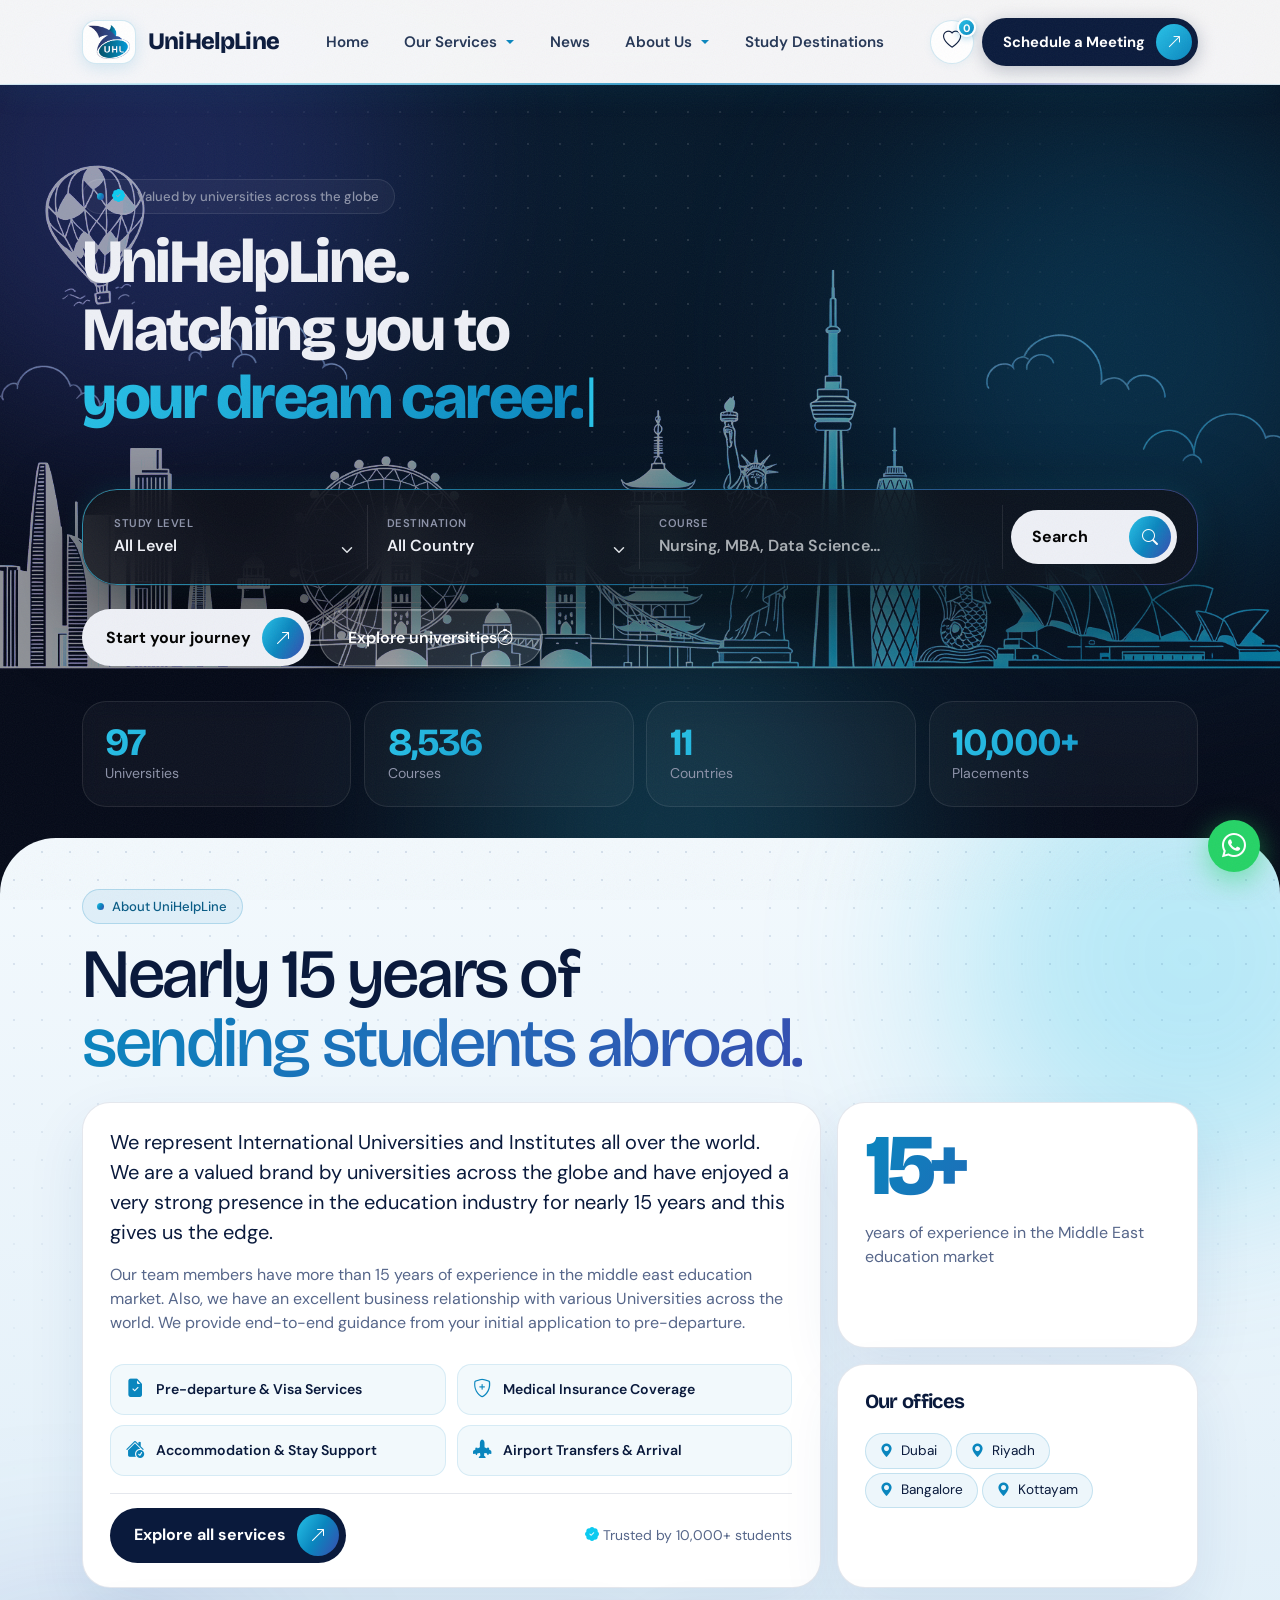
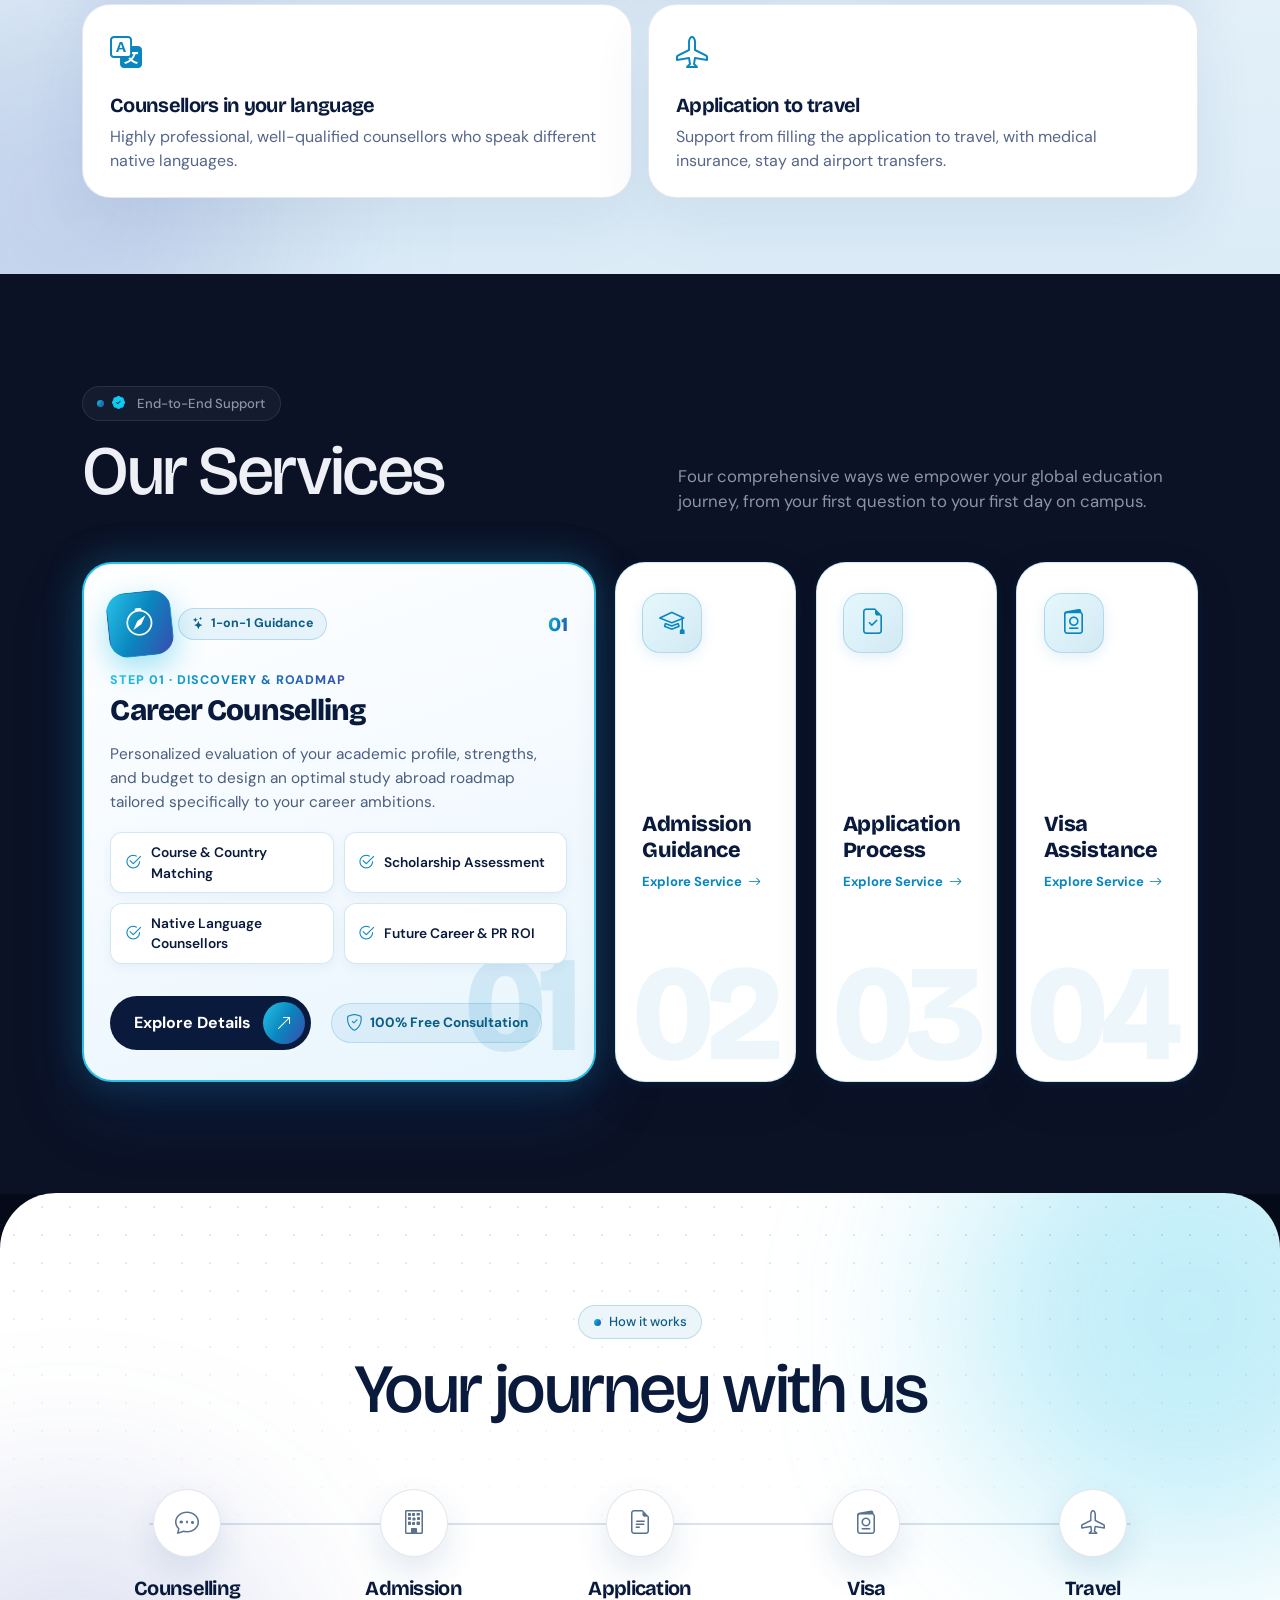
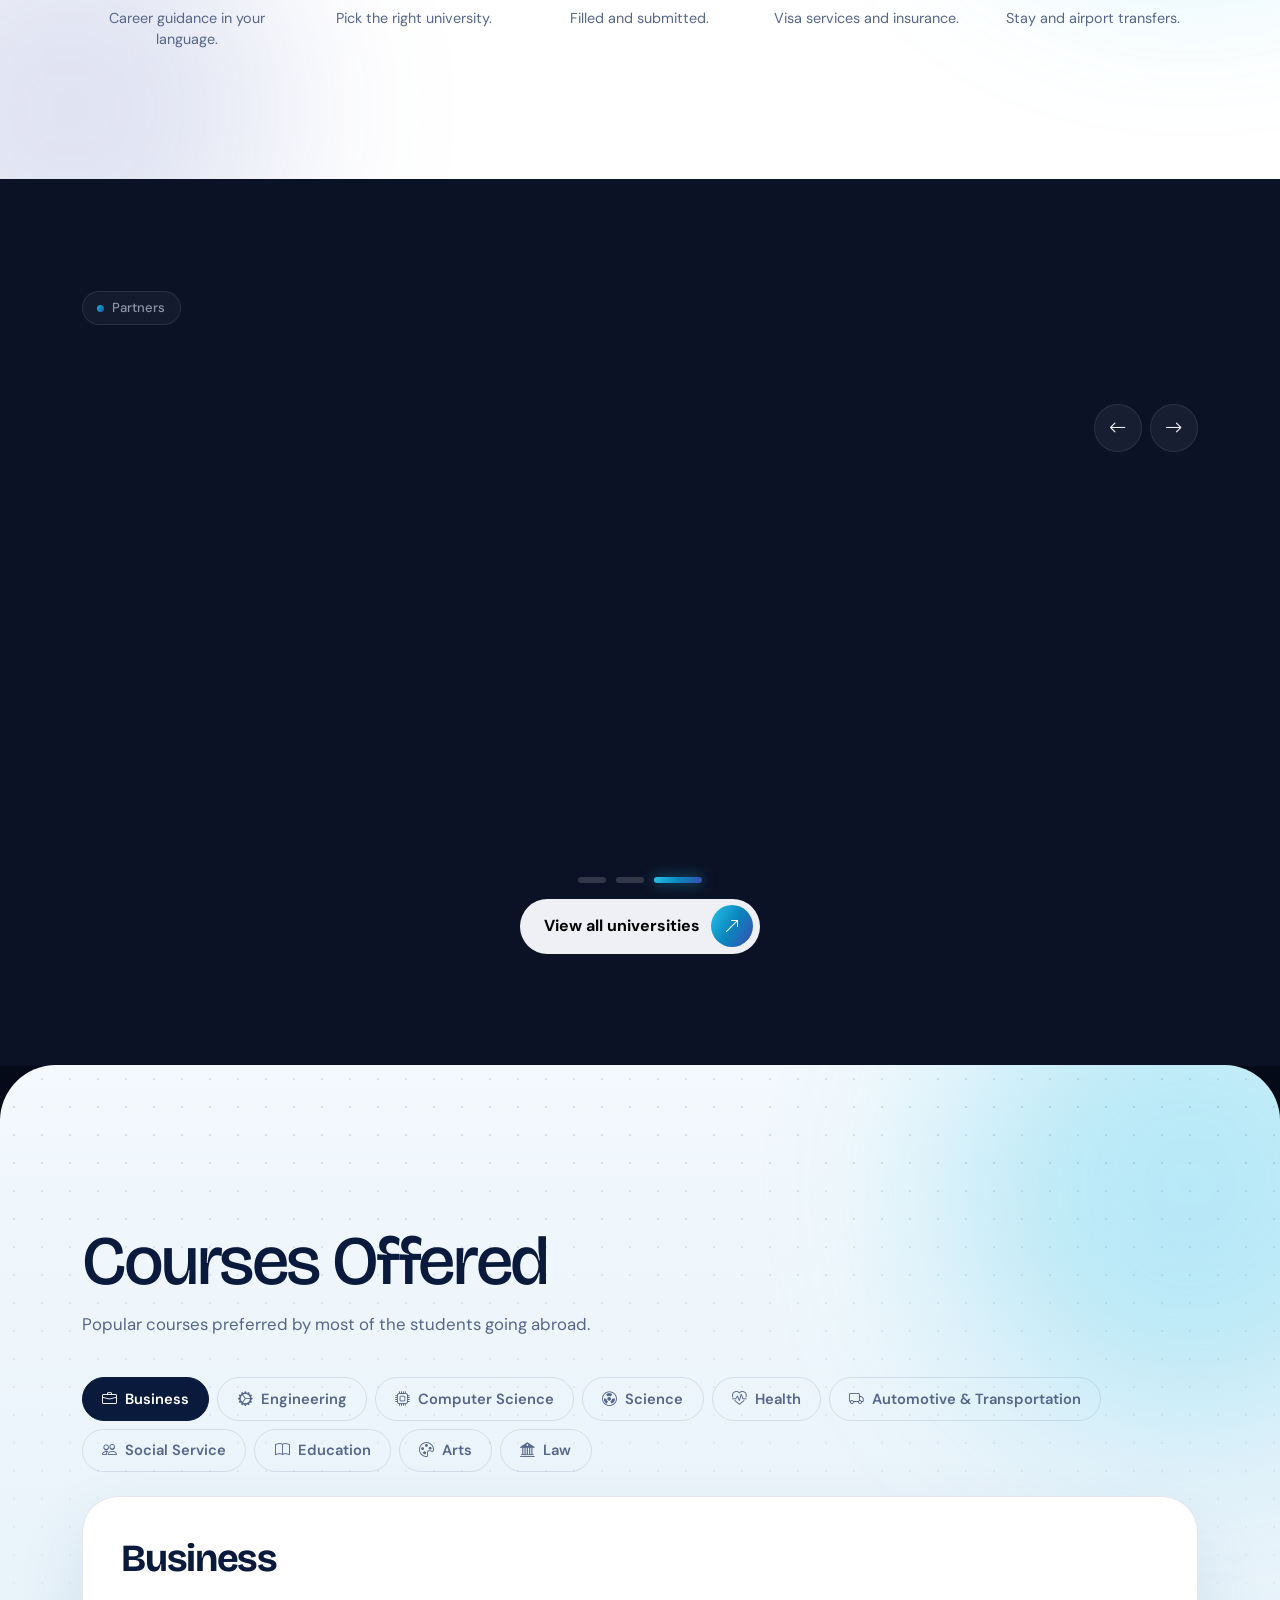
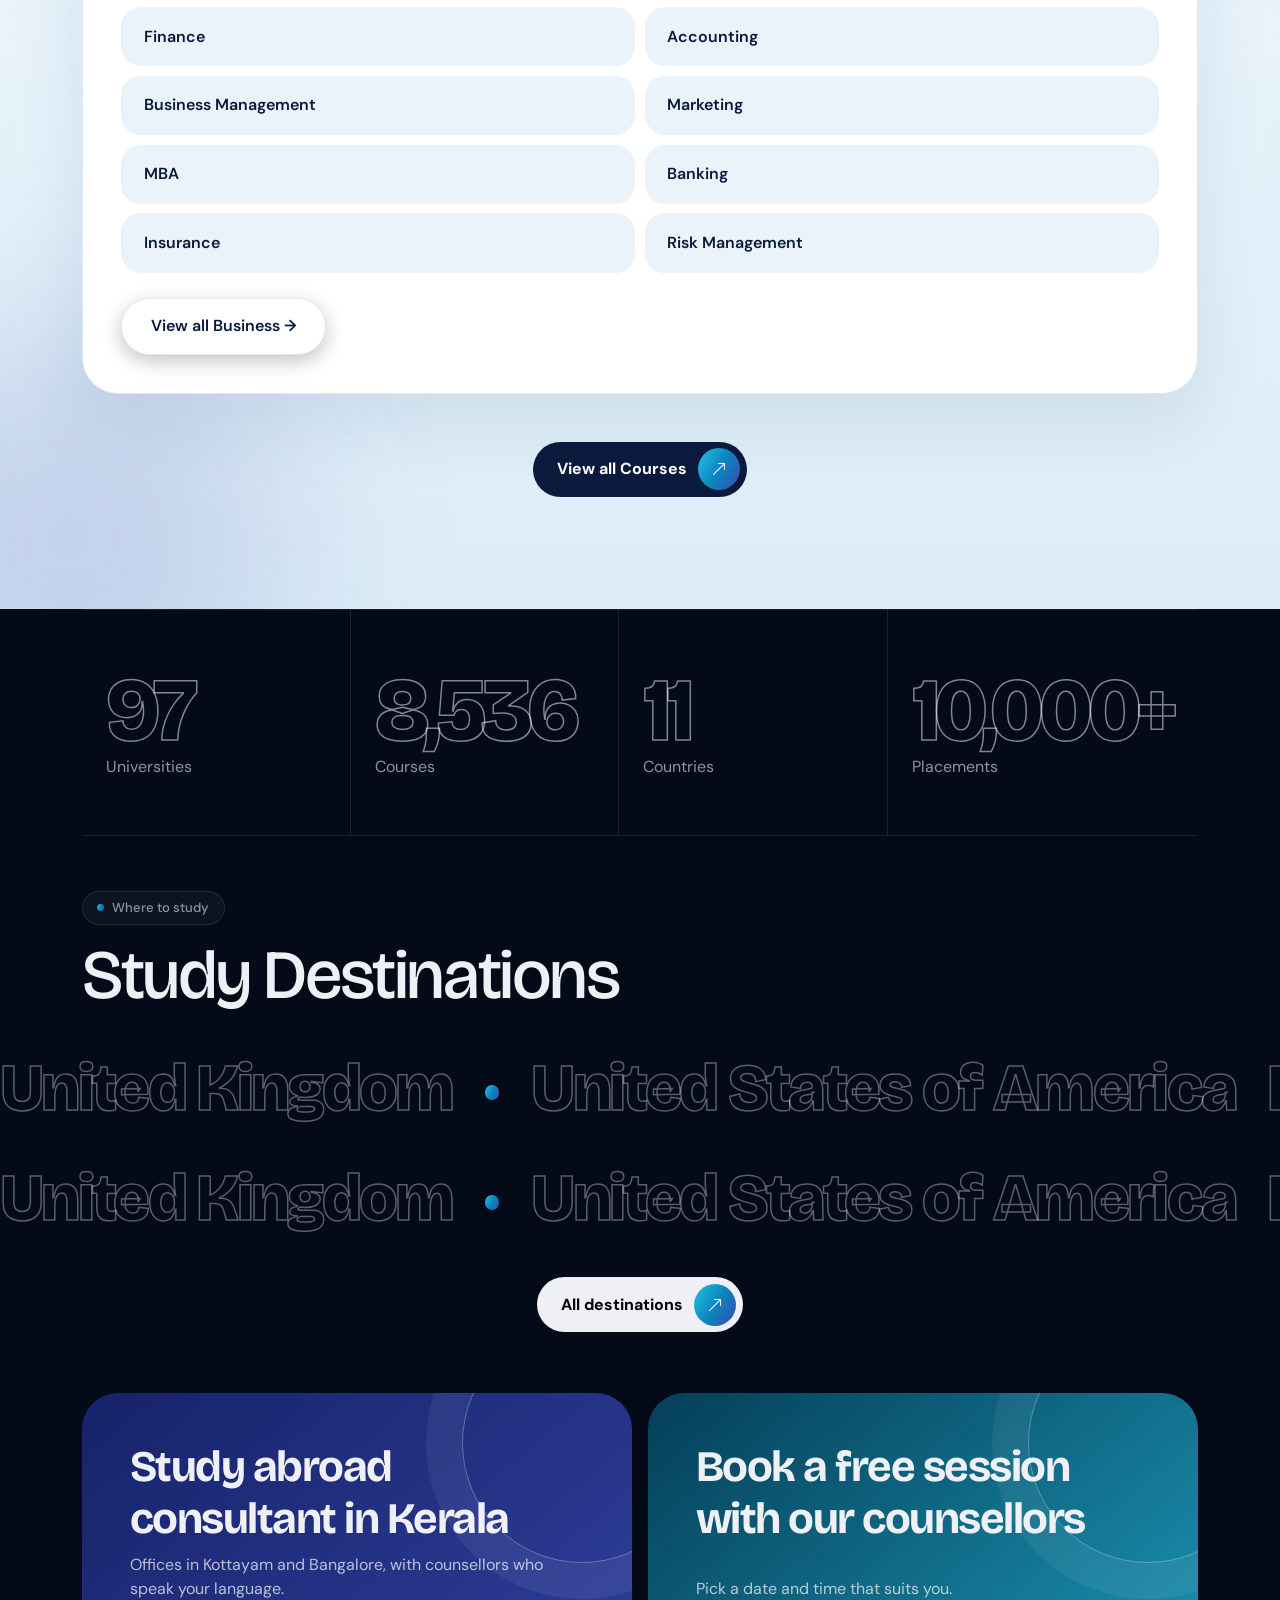
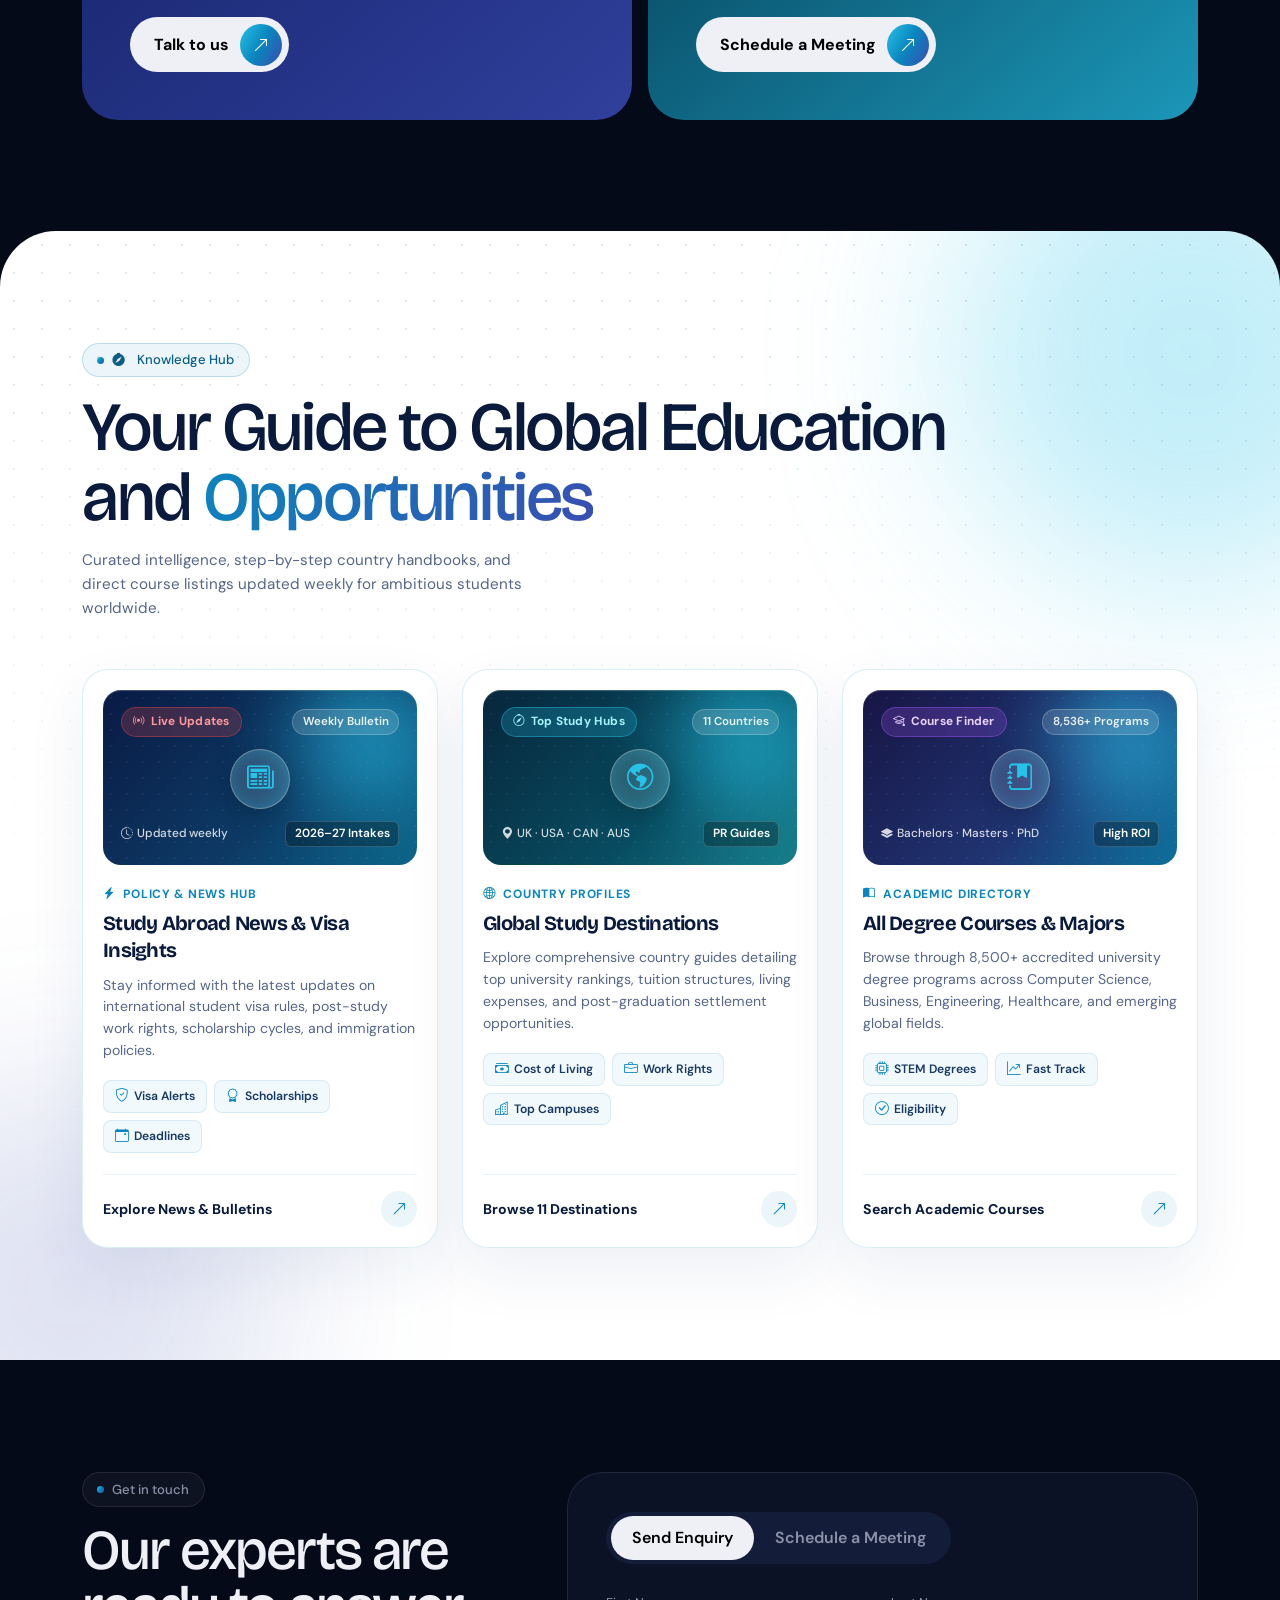
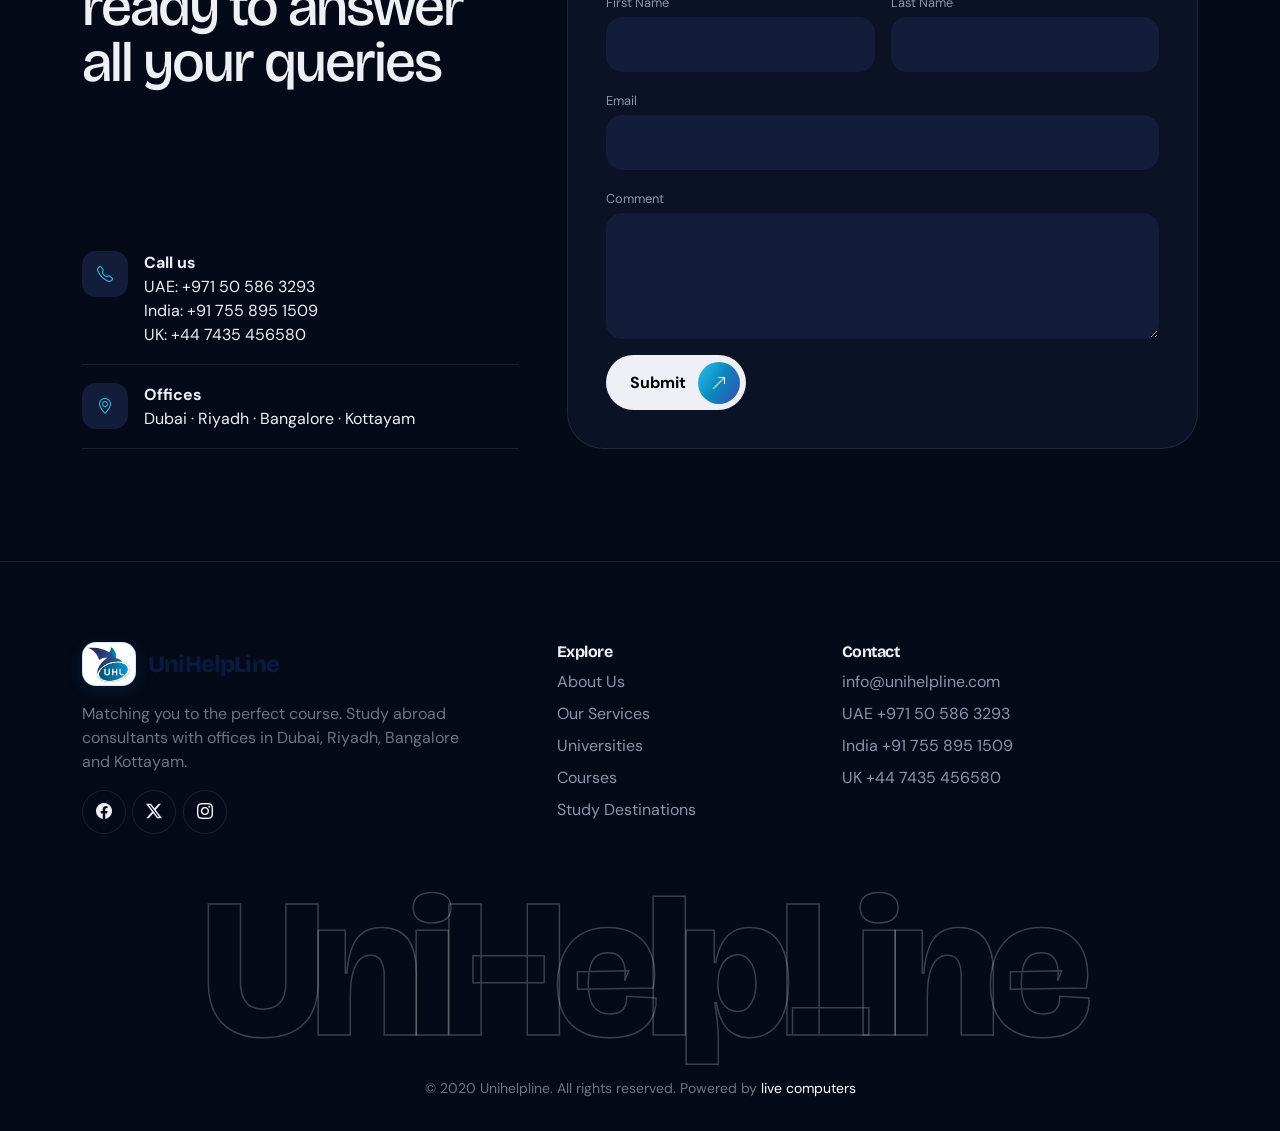
==== index.html @ d39e9eb0 "update" ====
<!DOCTYPE html>
<html lang="en" class="js" data-bs-theme="dark">

<head>
    <meta charset="UTF-8">
    <meta name="viewport" content="width=device-width, initial-scale=1">
    <title>UniHelpLine – Study Abroad Consultants | Overseas Education Consultants</title>
    <meta name="description"
        content="Expert study abroad consultants guiding you to top universities, visa support and scholarships. Start your journey today.">
    <link rel="icon"
        href="[data-uri]">
    <link rel="preconnect" href="https://fonts.googleapis.com">
    <link
        href="https://fonts.googleapis.com/css2?family=Bricolage+Grotesque:opsz,wght@12..96,400;12..96,600;12..96,700;12..96,800&family=DM+Sans:wght@400;500;600;700&display=swap"
        rel="stylesheet">
    <link href="https://cdn.jsdelivr.net/npm/bootstrap@5.3.3/dist/css/bootstrap.min.css" rel="stylesheet">
    <link href="https://cdn.jsdelivr.net/npm/bootstrap-icons@1.11.3/font/bootstrap-icons.min.css" rel="stylesheet">
    <link rel="stylesheet" href="style.css">
</head>

<body>
    <div id="prog"></div>

    <nav class="npill navbar navbar-expand-lg">
        <div class="container d-flex align-items-center justify-content-between">
            <a class="brand" href="#home"><span class="lg"><img
                        src="[data-uri]"
                        alt="UHL logo"></span>UniHelpLine</a>
            <button class="navbar-toggler ms-auto" data-bs-toggle="collapse" data-bs-target="#nv" aria-label="Menu"><i
                    class="bi bi-list fs-2"></i></button>
            <div class="collapse navbar-collapse" id="nv">
                <ul class="navbar-nav mx-auto align-items-lg-center">
                    <li class="nav-item"><a class="nav-link" href="#home">Home</a></li>
                    <li class="nav-item dropdown"><a class="nav-link dropdown-toggle" href="#"
                            data-bs-toggle="dropdown">Our Services</a>
                        <ul class="dropdown-menu">
                            <li><a class="dropdown-item" href="#services">Career Counselling</a></li>
                            <li><a class="dropdown-item" href="#services">Admission Guidance</a></li>
                            <li><a class="dropdown-item" href="#services">Application Process</a></li>
                            <li><a class="dropdown-item" href="#services">Visa Assistance</a></li>
                        </ul>
                    </li>
                    <li class="nav-item"><a class="nav-link" href="#news">News</a></li>
                    <li class="nav-item dropdown"><a class="nav-link dropdown-toggle" href="#"
                            data-bs-toggle="dropdown">About Us</a>
                        <ul class="dropdown-menu">
                            <li><a class="dropdown-item" href="about.html">UniHelpLine</a></li>
                        </ul>
                    </li>
                    <li class="nav-item"><a class="nav-link" href="#destinations">Study Destinations</a></li>
                </ul>
                <div class="d-flex align-items-center gap-2 nav-actions"><button class="wish" data-bs-toggle="offcanvas"
                        data-bs-target="#wl" aria-label="Wishlist"><i class="bi bi-heart"></i><span
                            id="wc">0</span></button>
                    <a class="btn-x" href="#contact" data-tab="meet" style="padding:.35rem .35rem .35rem 1.3rem">Schedule a
                        Meeting<i style="width:36px;height:36px" class="bi bi-arrow-up-right"></i></a>
                </div>
            </div>
        </div>
    </nav>

    <header class="hero" id="home">
        <div class="mesh"><i></i><i></i><i></i></div>
        <div class="dots"></div>
        <div class="container position-relative">
            <div class="hero-main">
                <div class="hero-intro">
                    <span class="tag fx mb-3"><i class="bi bi-patch-check-fill text-info me-1"></i> Valued by universities
                        across the globe</span>
                    <h1><span class="ln"><span>UniHelpLine.</span></span><span class="ln"><span>Matching you
                                to</span></span><span class="ln"><span class="gt" id="typewriter-text">the perfect course.</span><span class="type-cursor" aria-hidden="true">|</span></span></h1>
                </div>

                <form class="cmd fx" id="sf" autocomplete="off">
                    <div class="row g-0 align-items-center">
                        <div class="col-lg-3 col-md-6 fld"><label>Study Level</label><select class="form-select" id="level">
                                <option>All Level</option>
                                <option>Master Degree</option>
                                <option>Bachelor Degree</option>
                                <option>Bachelor Top-up</option>
                                <option>Post Graduate Diploma / Certificate - 1 Year</option>
                                <option>Post Graduate Diploma / Certificate - 2 Year</option>
                                <option>Undergraduate Diploma - 2 Year</option>
                                <option>Undergraduate Diploma - 1 Year</option>
                            </select></div>
                        <div class="col-lg-3 col-md-6 fld"><label>Destination</label><select class="form-select"
                                id="country">
                                <option>All Country</option>
                                <option>United Kingdom</option>
                                <option>United States of America</option>
                                <option>Ireland</option>
                                <option>Canada</option>
                                <option>Germany</option>
                                <option>Georgia</option>
                                <option>Hungary</option>
                                <option>Poland</option>
                                <option>Malta</option>
                                <option>France</option>
                                <option>Dubai / United Arab Emirates</option>
                            </select></div>
                        <div class="col-lg-4 col-md-8 fld"><label>Course</label><input class="form-control" id="q"
                                placeholder="Nursing, MBA, Data Science…"></div>
                        <div class="col-lg-2 col-md-4 p-2 d-grid"><button class="btn-x justify-content-between"
                                type="submit" style="padding-left:1.3rem">Search<i class="bi bi-search"></i></button></div>
                    </div>
                    <div class="res" id="res"></div>
                </form>

                <div class="d-flex gap-2 flex-wrap mt-2 mb-4 fx hero-actions">
                    <a href="#contact" class="btn-x">Start your journey<i class="bi bi-arrow-up-right"></i></a>
                    <a href="#universities" class="btn-o">Explore universities<i class="bi bi-compass"></i></a>
                </div>
            </div>

            <div class="tiles">
                <div class="tile rv" data-rv="up"><b class="gt" data-n="97">0</b><span>Universities</span></div>
                <div class="tile rv" data-rv="up"><b class="gt" data-n="8536">0</b><span>Courses</span></div>
                <div class="tile rv" data-rv="up"><b class="gt" data-n="11">0</b><span>Countries</span></div>
                <div class="tile rv" data-rv="up"><b class="gt" data-n="10000"
                        data-plus="1">0</b><span>Placements</span></div>
            </div>
        </div>
    </header>

    <section id="about" class="light l1">
        <div class="dotsbg"></div>
        <div class="container">
            <div class="mb-4"><span class="tag rv" data-rv="up">About UniHelpLine</span>
                <h2 class="h2 mt-3 rv" data-rv="up">Nearly 15 years of<br><span class="gt">sending students
                        abroad.</span></h2>
            </div>
            <div class="bento">
                <div class="bc b-a rv" data-rv="up">
                    <div>
                        <p class="fs-5">We represent International Universities and Institutes all over the world. We
                            are a
                            valued brand by universities across the globe and have enjoyed a very strong presence in the
                            education industry for nearly 15 years and this gives us the edge.</p>
                        <p class="text-secondary">Our team members have more than 15 years of experience in the middle
                            east
                            education market. Also, we have an excellent business relationship with various Universities
                            across the world. We provide end-to-end guidance from your initial application to
                            pre-departure.</p>
                    </div>
                    <div class="chk-grid">
                        <div class="chk-card"><i class="bi bi-file-earmark-check-fill"></i><span>Pre-departure &amp;
                                Visa Services</span></div>
                        <div class="chk-card"><i class="bi bi-shield-plus"></i><span>Medical Insurance Coverage</span>
                        </div>
                        <div class="chk-card"><i class="bi bi-house-check-fill"></i><span>Accommodation &amp; Stay
                                Support</span></div>
                        <div class="chk-card"><i class="bi bi-airplane-engines-fill"></i><span>Airport Transfers &amp;
                                Arrival</span></div>
                    </div>
                    <div class="b-a-foot">
                        <a href="#services" class="btn-x">Explore all services<i class="bi bi-arrow-up-right"></i></a>
                        <span class="text-secondary small d-inline-flex align-items-center"><i
                                class="bi bi-patch-check-fill text-info me-1"></i> Trusted by 10,000+ students</span>
                    </div>
                </div>
                <div class="bc b-b rv" data-rv="up" style="--d:.1s">
                    <div class="giant gt">15+</div>
                    <p class="mt-3 mb-0 text-secondary">years of experience in the Middle East education market</p>
                </div>
                <div class="bc b-c rv" data-rv="up" style="--d:.2s">
                    <h5>Our offices</h5>
                    <div class="mt-3"><span class="pill"><i class="bi bi-geo-alt-fill"></i>Dubai</span><span
                            class="pill"><i class="bi bi-geo-alt-fill"></i>Riyadh</span><span class="pill"><i
                                class="bi bi-geo-alt-fill"></i>Bangalore</span><span class="pill"><i
                                class="bi bi-geo-alt-fill"></i>Kottayam</span></div>
                </div>
                <div class="bc b-d rv" data-rv="up"><i class="bi bi-translate fs-2 acc"></i>
                    <h5 class="mt-3">Counsellors in your language</h5>
                    <p class="text-secondary mb-0">Highly professional, well-qualified counsellors who speak different
                        native languages.</p>
                </div>
                <div class="bc b-e rv" data-rv="up" style="--d:.1s"><i class="bi bi-airplane fs-2 acc"></i>
                    <h5 class="mt-3">Application to travel</h5>
                    <p class="text-secondary mb-0">Support from filling the application to travel, with medical
                        insurance, stay and airport transfers.</p>
                </div>
            </div>
        </div>
    </section>

    <section id="services" style="background:var(--s1)">
        <div class="container">
            <div class="d-flex flex-wrap justify-content-between align-items-end gap-3 mb-5">
                <div><span class="tag rv" data-rv="up"><i class="bi bi-patch-check-fill text-info me-1"></i> End-to-End Support</span>
                    <h2 class="h2 mt-3 rv" data-rv="up">Our Services</h2>
                </div>
                <p class="lead2 mb-0 rv" data-rv="up">Four comprehensive ways we empower your global education journey, from your first question to your first day on campus.</p>
            </div>
            <div class="sx rv" data-rv="up" id="sx">
                <!-- Service 01 -->
                <div class="ex on">
                    <div class="ex-watermark">01</div>
                    <div class="ex-head">
                        <div class="d-flex align-items-center gap-2">
                            <div class="ic"><i class="bi bi-compass"></i></div>
                            <span class="ex-tag"><i class="bi bi-stars"></i> 1-on-1 Guidance</span>
                        </div>
                        <span class="num">01</span>
                    </div>
                    <div class="ex-preview">
                        <span class="ex-sub">Career Counselling</span>
                        <span class="ex-hint">Explore Service <i class="bi bi-arrow-right"></i></span>
                    </div>
                    <div class="ex-body">
                        <div class="ex-title-wrap">
                            <span class="ex-kicker">Step 01 · Discovery &amp; Roadmap</span>
                            <h3>Career Counselling</h3>
                        </div>
                        <div class="det">
                            <p class="ex-desc">Personalized evaluation of your academic profile, strengths, and budget to design an optimal study abroad roadmap tailored specifically to your career ambitions.</p>
                            <div class="ex-features">
                                <span class="f-pill"><i class="bi bi-check2-circle"></i> Course &amp; Country Matching</span>
                                <span class="f-pill"><i class="bi bi-check2-circle"></i> Scholarship Assessment</span>
                                <span class="f-pill"><i class="bi bi-check2-circle"></i> Native Language Counsellors</span>
                                <span class="f-pill"><i class="bi bi-check2-circle"></i> Future Career &amp; PR ROI</span>
                            </div>
                            <div class="ex-footer">
                                <a href="https://unihelpline.com/service_details/1" target="_blank" rel="noopener" class="btn-x">Explore Details<i class="bi bi-arrow-up-right"></i></a>
                                <span class="ex-badge-stat"><i class="bi bi-shield-check"></i> 100% Free Consultation</span>
                            </div>
                        </div>
                    </div>
                </div>

                <!-- Service 02 -->
                <div class="ex">
                    <div class="ex-watermark">02</div>
                    <div class="ex-head">
                        <div class="d-flex align-items-center gap-2">
                            <div class="ic"><i class="bi bi-mortarboard"></i></div>
                            <span class="ex-tag"><i class="bi bi-award-fill"></i> 97+ Tie-Ups</span>
                        </div>
                        <span class="num">02</span>
                    </div>
                    <div class="ex-preview">
                        <span class="ex-sub">Admission Guidance</span>
                        <span class="ex-hint">Explore Service <i class="bi bi-arrow-right"></i></span>
                    </div>
                    <div class="ex-body">
                        <div class="ex-title-wrap">
                            <span class="ex-kicker">Step 02 · Shortlisting &amp; Prep</span>
                            <h3>Admission Guidance</h3>
                        </div>
                        <div class="det">
                            <p class="ex-desc">Direct access to renowned global universities. We curate a strategic mix of dream, reach, and safe institutions while elevating your SOP, essays, and portfolio.</p>
                            <div class="ex-features">
                                <span class="f-pill"><i class="bi bi-check2-circle"></i> University Shortlisting</span>
                                <span class="f-pill"><i class="bi bi-check2-circle"></i> SOP &amp; LOR Drafting Support</span>
                                <span class="f-pill"><i class="bi bi-check2-circle"></i> Application Fee Waiver Assistance</span>
                                <span class="f-pill"><i class="bi bi-check2-circle"></i> Direct University Admissions Desk</span>
                            </div>
                            <div class="ex-footer">
                                <a href="https://unihelpline.com/service_details/2" target="_blank" rel="noopener" class="btn-x">Explore Details<i class="bi bi-arrow-up-right"></i></a>
                                <span class="ex-badge-stat"><i class="bi bi-mortarboard-fill"></i> 8,500+ Courses</span>
                            </div>
                        </div>
                    </div>
                </div>

                <!-- Service 03 -->
                <div class="ex">
                    <div class="ex-watermark">03</div>
                    <div class="ex-head">
                        <div class="d-flex align-items-center gap-2">
                            <div class="ic"><i class="bi bi-file-earmark-check"></i></div>
                            <span class="ex-tag"><i class="bi bi-lightning-charge-fill"></i> Fast-Track</span>
                        </div>
                        <span class="num">03</span>
                    </div>
                    <div class="ex-preview">
                        <span class="ex-sub">Application Process</span>
                        <span class="ex-hint">Explore Service <i class="bi bi-arrow-right"></i></span>
                    </div>
                    <div class="ex-body">
                        <div class="ex-title-wrap">
                            <span class="ex-kicker">Step 03 · Submission &amp; Tracking</span>
                            <h3>Application Process</h3>
                        </div>
                        <div class="det">
                            <p class="ex-desc">End-to-end management of complex university applications, rigorous document verification, deadline monitoring, and active follow-ups to secure early offers.</p>
                            <div class="ex-features">
                                <span class="f-pill"><i class="bi bi-check2-circle"></i> Error-Free Document Audits</span>
                                <span class="f-pill"><i class="bi bi-check2-circle"></i> Real-Time Status Tracking</span>
                                <span class="f-pill"><i class="bi bi-check2-circle"></i> Priority Turnaround Times</span>
                                <span class="f-pill"><i class="bi bi-check2-circle"></i> Conditional Offer Follow-ups</span>
                            </div>
                            <div class="ex-footer">
                                <a href="https://unihelpline.com/service_details/3" target="_blank" rel="noopener" class="btn-x">Explore Details<i class="bi bi-arrow-up-right"></i></a>
                                <span class="ex-badge-stat"><i class="bi bi-patch-check-fill"></i> 10,000+ Placements</span>
                            </div>
                        </div>
                    </div>
                </div>

                <!-- Service 04 -->
                <div class="ex">
                    <div class="ex-watermark">04</div>
                    <div class="ex-head">
                        <div class="d-flex align-items-center gap-2">
                            <div class="ic"><i class="bi bi-passport"></i></div>
                            <span class="ex-tag"><i class="bi bi-shield-check"></i> 99% Success</span>
                        </div>
                        <span class="num">04</span>
                    </div>
                    <div class="ex-preview">
                        <span class="ex-sub">Visa Assistance</span>
                        <span class="ex-hint">Explore Service <i class="bi bi-arrow-right"></i></span>
                    </div>
                    <div class="ex-body">
                        <div class="ex-title-wrap">
                            <span class="ex-kicker">Step 04 · Visas &amp; Pre-Departure</span>
                            <h3>Visa Assistance</h3>
                        </div>
                        <div class="det">
                            <p class="ex-desc">Comprehensive visa file compilation, financial proof advisory, embassy mock interview drills, pre-departure briefings, health insurance, and airport reception.</p>
                            <div class="ex-features">
                                <span class="f-pill"><i class="bi bi-check2-circle"></i> Embassy Mock Interview Prep</span>
                                <span class="f-pill"><i class="bi bi-check2-circle"></i> Financial Proof Advisory</span>
                                <span class="f-pill"><i class="bi bi-check2-circle"></i> Medical &amp; Travel Insurance</span>
                                <span class="f-pill"><i class="bi bi-check2-circle"></i> Accommodation &amp; Airport Transfers</span>
                            </div>
                            <div class="ex-footer">
                                <a href="https://unihelpline.com/service_details/4" target="_blank" rel="noopener" class="btn-x">Explore Details<i class="bi bi-arrow-up-right"></i></a>
                                <span class="ex-badge-stat"><i class="bi bi-airplane-fill"></i> Full Travel Support</span>
                            </div>
                        </div>
                    </div>
                </div>
            </div>
            <div class="sx-controls d-lg-none d-flex justify-content-between align-items-center mt-3 pt-1">
                <div class="sx-dots d-flex gap-2" id="sx-dots">
                    <button class="sx-dot on" data-i="0" aria-label="Service 1"></button>
                    <button class="sx-dot" data-i="1" aria-label="Service 2"></button>
                    <button class="sx-dot" data-i="2" aria-label="Service 3"></button>
                    <button class="sx-dot" data-i="3" aria-label="Service 4"></button>
                </div>
                <div class="sx-nav-btns d-flex gap-2">
                    <button class="sx-btn" id="sx-prev" aria-label="Previous Service"><i class="bi bi-chevron-left"></i></button>
                    <button class="sx-btn" id="sx-next" aria-label="Next Service"><i class="bi bi-chevron-right"></i></button>
                </div>
            </div>
        </div>
    </section>

    <section class="light l2">
        <div class="dotsbg"></div>
        <div class="container text-center">
            <span class="tag rv" data-rv="up">How it works</span>
            <h2 class="h2 mt-3 rv" data-rv="up">Your journey with us</h2>
            <div class="jr" id="jr">
                <div class="js2">
                    <div class="d"><i class="bi bi-chat-dots"></i></div>
                    <h5>Counselling</h5>
                    <p>Career guidance in your language.</p>
                </div>
                <div class="js2">
                    <div class="d"><i class="bi bi-building"></i></div>
                    <h5>Admission</h5>
                    <p>Pick the right university.</p>
                </div>
                <div class="js2">
                    <div class="d"><i class="bi bi-file-earmark-text"></i></div>
                    <h5>Application</h5>
                    <p>Filled and submitted.</p>
                </div>
                <div class="js2">
                    <div class="d"><i class="bi bi-passport"></i></div>
                    <h5>Visa</h5>
                    <p>Visa services and insurance.</p>
                </div>
                <div class="js2">
                    <div class="d"><i class="bi bi-airplane"></i></div>
                    <h5>Travel</h5>
                    <p>Stay and airport transfers.</p>
                </div>
            </div>
        </div>
    </section>

    <section id="universities" style="background:var(--s1)">
        <div class="container">
            <div class="d-flex flex-wrap justify-content-between align-items-end gap-3 mb-3">
                <div><span class="tag rv" data-rv="up">Partners</span>
                    <h2 class="h2 mt-3 rv" data-rv="up">Major Universities</h2>
                    <p class="lead2 mt-3 mb-0 rv" data-rv="up">Major universities preferred by most of the students
                        going abroad.</p>
                </div>
                <div class="arw"><button id="pv" aria-label="Previous"><i class="bi bi-arrow-left"></i></button><button
                        id="nx" aria-label="Next"><i class="bi bi-arrow-right"></i></button></div>
            </div>
            <div class="us" id="us"></div>
            <div class="uni-pagination" id="uni-dots"></div>
            <div class="text-center mt-3"><a class="btn-x" href="https://unihelpline.com/university" target="_blank"
                    rel="noopener">View all universities<i class="bi bi-arrow-up-right"></i></a></div>
        </div>
    </section>

    <section id="courses" class="light l1">
        <div class="dotsbg"></div>
        <div class="container">
            <span class="tag rv" data-rv="up">Programmes</span>
            <h2 class="h2 mt-3 rv" data-rv="up">Courses Offered</h2>
            <p class="lead2 mt-3 rv" data-rv="up">Popular courses preferred by most of the students going abroad.</p>
            <div class="cats rv" data-rv="up" id="cats"></div>
            <div class="cpan rv" data-rv="up" id="cpan"></div>
            <div class="text-center mt-5"><a class="btn-x" href="https://unihelpline.com/departments" target="_blank"
                    rel="noopener">View all Courses<i class="bi bi-arrow-up-right"></i></a></div>
        </div>
    </section>

    <div class="container">
        <div class="stx">
            <div class="rv" data-rv="up"><b data-n="97">0</b><span>Universities</span></div>
            <div class="rv" data-rv="up"><b data-n="8536">0</b><span>Courses</span></div>
            <div class="rv" data-rv="up"><b data-n="11">0</b><span>Countries</span></div>
            <div class="rv" data-rv="up"><b data-n="10000" data-plus="1">0</b><span>Placements</span></div>
        </div>
    </div>

    <section id="destinations" class="px-0">
        <div class="container mb-4"><span class="tag rv" data-rv="up">Where to study</span>
            <h2 class="h2 mt-3 rv" data-rv="up">Study Destinations</h2>
        </div>
        <div class="dm">
            <div class="tr" id="d1"></div>
        </div>
        <div class="dm">
            <div class="tr" id="d2"></div>
        </div>
        <div class="container text-center mt-4"><a class="btn-x"
                href="https://unihelpline.com/destinations-study-abroad-consultants" target="_blank" rel="noopener">All
                destinations<i class="bi bi-arrow-up-right"></i></a></div>
    </section>

    <section class="pt-0">
        <div class="container">
            <div class="row g-3">
                <div class="col-md-6">
                    <div class="cta a rv" data-rv="left">
                        <h3>Study abroad consultant in Kerala</h3>
                        <div>
                            <p class="opacity-75">Offices in Kottayam and Bangalore, with counsellors who speak your
                                language.</p><a href="#contact" class="btn-x">Talk to us<i
                                    class="bi bi-arrow-up-right"></i></a>
                        </div>
                    </div>
                </div>
                <div class="col-md-6">
                    <div class="cta b rv" data-rv="right">
                        <h3>Book a free session with our counsellors</h3>
                        <div>
                            <p class="opacity-75">Pick a date and time that suits you.</p><a href="#contact"
                                data-tab="meet" class="btn-x">Schedule a Meeting<i class="bi bi-arrow-up-right"></i></a>
                        </div>
                    </div>
                </div>
            </div>
        </div>
    </section>

    <section id="news" class="light l2">
        <div class="dotsbg"></div>
        <div class="container">
            <div class="d-flex flex-wrap align-items-end justify-content-between mb-5 gap-3">
                <div>
                    <span class="tag rv" data-rv="up"><i class="bi bi-compass-fill me-1"></i> Knowledge Hub</span>
                    <h2 class="h2 mt-3 mb-0 rv" data-rv="up">Your Guide to Global Education<br>and <span class="gt">Opportunities</span></h2>
                </div>
                <p class="text-secondary rv mb-0" data-rv="up" style="max-width: 440px; font-size: 0.95rem; line-height: 1.6;">
                    Curated intelligence, step-by-step country handbooks, and direct course listings updated weekly for ambitious students worldwide.
                </p>
            </div>
            <div class="row g-4 news-track" id="news-track">
                <div class="col-lg-4 col-md-6 bl-col">
                    <a class="bl rv" data-rv="up" href="https://unihelpline.com/study-abroad-news" target="_blank" rel="noopener">
                        <div class="bl-hero bl-hero-news">
                            <div class="bl-hero-top">
                                <span class="bl-badge bl-badge-live"><i class="bi bi-broadcast"></i> Live Updates</span>
                                <span class="bl-hero-pill">Weekly Bulletin</span>
                            </div>
                            <div class="bl-icon-center">
                                <div class="bl-icon-orb">
                                    <i class="bi bi-newspaper"></i>
                                </div>
                            </div>
                            <div class="bl-hero-bottom">
                                <span class="bl-stat-text"><i class="bi bi-clock-history"></i> Updated weekly</span>
                                <span class="bl-stat-tag">2026–27 Intakes</span>
                            </div>
                        </div>
                        <div class="bl-body">
                            <div class="bl-meta">
                                <span><i class="bi bi-lightning-charge-fill me-1"></i> Policy & News Hub</span>
                            </div>
                            <h4 class="bl-title">Study Abroad News & Visa Insights</h4>
                            <p class="bl-desc">Stay informed with the latest updates on international student visa rules, post-study work rights, scholarship cycles, and immigration policies.</p>
                            <div class="bl-pills">
                                <span class="bl-pill"><i class="bi bi-shield-check"></i> Visa Alerts</span>
                                <span class="bl-pill"><i class="bi bi-award"></i> Scholarships</span>
                                <span class="bl-pill"><i class="bi bi-calendar-event"></i> Deadlines</span>
                            </div>
                            <div class="bl-foot">
                                <span>Explore News & Bulletins</span>
                                <div class="bl-arrow"><i class="bi bi-arrow-up-right"></i></div>
                            </div>
                        </div>
                    </a>
                </div>

                <div class="col-lg-4 col-md-6 bl-col">
                    <a class="bl rv" data-rv="up" style="--d:.1s" href="https://unihelpline.com/destinations-study-abroad-consultants" target="_blank" rel="noopener">
                        <div class="bl-hero bl-hero-dest">
                            <div class="bl-hero-top">
                                <span class="bl-badge bl-badge-dest"><i class="bi bi-compass"></i> Top Study Hubs</span>
                                <span class="bl-hero-pill">11 Countries</span>
                            </div>
                            <div class="bl-icon-center">
                                <div class="bl-icon-orb">
                                    <i class="bi bi-globe-americas"></i>
                                </div>
                            </div>
                            <div class="bl-hero-bottom">
                                <span class="bl-stat-text"><i class="bi bi-geo-alt-fill"></i> UK · USA · CAN · AUS</span>
                                <span class="bl-stat-tag">PR Guides</span>
                            </div>
                        </div>
                        <div class="bl-body">
                            <div class="bl-meta">
                                <span><i class="bi bi-globe2 me-1"></i> Country Profiles</span>
                            </div>
                            <h4 class="bl-title">Global Study Destinations</h4>
                            <p class="bl-desc">Explore comprehensive country guides detailing top university rankings, tuition structures, living expenses, and post-graduation settlement opportunities.</p>
                            <div class="bl-pills">
                                <span class="bl-pill"><i class="bi bi-cash-stack"></i> Cost of Living</span>
                                <span class="bl-pill"><i class="bi bi-briefcase"></i> Work Rights</span>
                                <span class="bl-pill"><i class="bi bi-buildings"></i> Top Campuses</span>
                            </div>
                            <div class="bl-foot">
                                <span>Browse 11 Destinations</span>
                                <div class="bl-arrow"><i class="bi bi-arrow-up-right"></i></div>
                            </div>
                        </div>
                    </a>
                </div>

                <div class="col-lg-4 col-md-12 bl-col">
                    <a class="bl rv" data-rv="up" style="--d:.2s" href="https://unihelpline.com/departments" target="_blank" rel="noopener">
                        <div class="bl-hero bl-hero-course">
                            <div class="bl-hero-top">
                                <span class="bl-badge bl-badge-course"><i class="bi bi-mortarboard"></i> Course Finder</span>
                                <span class="bl-hero-pill">8,536+ Programs</span>
                            </div>
                            <div class="bl-icon-center">
                                <div class="bl-icon-orb">
                                    <i class="bi bi-journal-bookmark-fill"></i>
                                </div>
                            </div>
                            <div class="bl-hero-bottom">
                                <span class="bl-stat-text"><i class="bi bi-layers-fill"></i> Bachelors · Masters · PhD</span>
                                <span class="bl-stat-tag">High ROI</span>
                            </div>
                        </div>
                        <div class="bl-body">
                            <div class="bl-meta">
                                <span><i class="bi bi-book-half me-1"></i> Academic Directory</span>
                            </div>
                            <h4 class="bl-title">All Degree Courses & Majors</h4>
                            <p class="bl-desc">Browse through 8,500+ accredited university degree programs across Computer Science, Business, Engineering, Healthcare, and emerging global fields.</p>
                            <div class="bl-pills">
                                <span class="bl-pill"><i class="bi bi-cpu"></i> STEM Degrees</span>
                                <span class="bl-pill"><i class="bi bi-graph-up-arrow"></i> Fast Track</span>
                                <span class="bl-pill"><i class="bi bi-check-circle"></i> Eligibility</span>
                            </div>
                            <div class="bl-foot">
                                <span>Search Academic Courses</span>
                                <div class="bl-arrow"><i class="bi bi-arrow-up-right"></i></div>
                            </div>
                        </div>
                    </a>
                </div>
            </div>
            <div class="news-controls d-lg-none mt-3" id="news-controls">
                <div class="news-dots" id="news-dots">
                    <button class="news-dot on" data-index="0" aria-label="Slide 1"></button>
                    <button class="news-dot" data-index="1" aria-label="Slide 2"></button>
                    <button class="news-dot" data-index="2" aria-label="Slide 3"></button>
                </div>
                <div class="news-nav">
                    <button class="news-btn" id="news-prev" aria-label="Previous card"><i class="bi bi-chevron-left"></i></button>
                    <button class="news-btn" id="news-next" aria-label="Next card"><i class="bi bi-chevron-right"></i></button>
                </div>
            </div>
        </div>
    </section>

    <section id="contact">
        <div class="container">
            <div class="row g-5">
                <div class="col-lg-5"><span class="tag rv" data-rv="up">Get in touch</span>
                    <h2 class="h2 mt-3 rv" data-rv="up" style="font-size:clamp(2.2rem,4.4vw,3.8rem)">Our experts are
                        ready to answer all your queries</h2>
                    <p class="lead2 mt-3 rv" data-rv="up">Please write to us at info@unihelpline.com or call us.</p>
                    <div class="ci rv" data-rv="left"><i class="bi bi-envelope"></i>
                        <div><b>Email</b><br><a href="mailto:info@unihelpline.com">info@unihelpline.com</a></div>
                    </div>
                    <div class="ci rv" data-rv="left"><i class="bi bi-telephone"></i>
                        <div><b>Call us</b><br>UAE: +971 50 586 3293<br>India: +91 755 895 1509<br>UK: +44 7435 456580
                        </div>
                    </div>
                    <div class="ci rv" data-rv="left"><i class="bi bi-geo-alt"></i>
                        <div><b>Offices</b><br>Dubai · Riyadh · Bangalore · Kottayam</div>
                    </div>
                </div>
                <div class="col-lg-7">
                    <div class="fc rv" data-rv="right">
                        <div class="ctab"><button class="on" data-t="enq">Send Enquiry</button><button
                                data-t="meet">Schedule a Meeting</button></div>
                        <form class="row g-3 enq" id="f-enq">
                            <div class="col-md-6"><label>First Name</label><input class="form-control" required></div>
                            <div class="col-md-6"><label>Last Name</label><input class="form-control" required></div>
                            <div class="col-12"><label>Email</label><input type="email" class="form-control" required>
                            </div>
                            <div class="col-12"><label>Comment</label><textarea rows="4" class="form-control"
                                    required></textarea></div>
                            <div class="col-12"><button class="btn-x" type="submit">Submit<i
                                        class="bi bi-arrow-up-right"></i></button><span
                                    class="msg ms-3 small text-success"></span></div>
                        </form>
                        <form class="row g-3 enq d-none" id="f-meet">
                            <div class="col-md-6"><label>Name</label><input class="form-control" required></div>
                            <div class="col-md-6"><label>Email</label><input type="email" class="form-control" required>
                            </div>
                            <div class="col-12"><label>Mobile</label><input type="tel" class="form-control" required>
                            </div>
                            <div class="col-md-6"><label>Date</label><input type="date" class="form-control" required>
                            </div>
                            <div class="col-md-6"><label>Time</label><input type="time" class="form-control" required>
                            </div>
                            <div class="col-12"><label>Comment</label><textarea rows="3"
                                    class="form-control"></textarea></div>
                            <div class="col-12"><button class="btn-x" type="submit">Submit<i
                                        class="bi bi-arrow-up-right"></i></button><span
                                    class="msg ms-3 small text-success"></span></div>
                        </form>
                    </div>
                </div>
            </div>
        </div>
    </section>

    <footer>
        <div class="container">
            <div class="row g-4">
                <div class="col-lg-5"><a class="brand mb-3" href="#home"><span class="lg"><img
                                src="[data-uri]"
                                alt="UHL logo"></span>UniHelpLine</a>
                    <p class="text-secondary" style="max-width:380px">Matching you to the perfect course. Study abroad
                        consultants with offices in Dubai, Riyadh, Bangalore and Kottayam.</p>
                    <div class="soc"><a href="https://www.facebook.com/unihelpline.co" target="_blank" rel="noopener"
                            aria-label="Facebook"><i class="bi bi-facebook"></i></a><a
                            href="https://twitter.com/creaticksedu" target="_blank" rel="noopener"
                            aria-label="Twitter"><i class="bi bi-twitter-x"></i></a><a
                            href="https://www.instagram.com/creatickedu/" target="_blank" rel="noopener"
                            aria-label="Instagram"><i class="bi bi-instagram"></i></a></div>
                </div>
                <div class="col-6 col-lg-3">
                    <h6>Explore</h6>
                    <ul class="list-unstyled">
                        <li><a href="about.html">About Us</a></li>
                        <li><a href="#services">Our Services</a></li>
                        <li><a href="#universities">Universities</a></li>
                        <li><a href="#courses">Courses</a></li>
                        <li><a href="#destinations">Study Destinations</a></li>
                    </ul>
                </div>
                <div class="col-6 col-lg-4">
                    <h6>Contact</h6>
                    <ul class="list-unstyled">
                        <li>info@unihelpline.com</li>
                        <li>UAE +971 50 586 3293</li>
                        <li>India +91 755 895 1509</li>
                        <li>UK +44 7435 456580</li>
                    </ul>
                </div>
            </div>
            <div class="word">UniHelpLine</div>
            <p class="small text-secondary text-center mt-4 mb-0">© 2020 Unihelpline. All rights reserved. Powered by <a
                    href="https://livecomputers.net/" target="_blank" rel="noopener" class="text-white">live
                    computers</a></p>
        </div>
    </footer>

    <button id="top" aria-label="Back to top"><i class="bi bi-arrow-up"></i></button>
    <a id="wa-btn" href="https://wa.me/+917558951509" target="_blank" rel="noopener" aria-label="Chat on WhatsApp"><i class="bi bi-whatsapp"></i></a>
    <div class="offcanvas offcanvas-end" id="wl">
        <div class="offcanvas-header">
            <h4 class="mb-0">Wishlist</h4><button class="btn-close" data-bs-dismiss="offcanvas"
                aria-label="Close"></button>
        </div>
        <div class="offcanvas-body" id="wlb"></div>
    </div>
    <script src="https://cdn.jsdelivr.net/npm/bootstrap@5.3.3/dist/js/bootstrap.bundle.min.js"></script>
    <script src="script.js"></script>
</body>

</html>
---- style.css ----
:root {
    --bg: #050a18;
    --s1: #0b1226;
    --s2: #131c38;
    --line: rgba(255, 255, 255, .09);
    --tx: #eef0f6;
    --mu: #8d93a9;
    --a1: #27C2E8;
    --a2: #0A86BE;
    --a3: #3A4BB0;
    --grad: linear-gradient(120deg, #27C2E8, #0A86BE 50%, #3A4BB0);
    --ease: cubic-bezier(.16, .84, .24, 1)
}

* {
    -webkit-tap-highlight-color: transparent
}

html {
    scroll-behavior: smooth;
    scroll-padding-top: 100px
}

body {
    font-family: 'DM Sans', sans-serif;
    background: var(--bg);
    color: var(--tx);
    overflow-x: hidden;
    --bs-body-bg: var(--bg);
    --bs-body-color: var(--tx)
}

h1,
h2,
h3,
h4,
h5,
h6,
.disp {
    font-family: 'Bricolage Grotesque', sans-serif;
    font-weight: 700;
    letter-spacing: -.035em
}

a {
    text-decoration: none;
    color: inherit
}

::selection {
    background: var(--a2);
    color: #fff
}

:focus-visible {
    outline: 2px solid var(--a1);
    outline-offset: 3px
}

body:before {
    content: "";
    position: fixed;
    inset: 0;
    z-index: 5000;
    pointer-events: none;
    opacity: .05;
    background-image: url("data:image/svg+xml,%3Csvg xmlns='http://www.w3.org/2000/svg' width='160' height='160'%3E%3Cfilter id='n'%3E%3CfeTurbulence type='fractalNoise' baseFrequency='.9' numOctaves='2'/%3E%3C/filter%3E%3Crect width='100%25' height='100%25' filter='url(%23n)'/%3E%3C/svg%3E")
}

section {
    padding: 7rem 0;
    position: relative
}

.gt {
    background: var(--grad);
    -webkit-background-clip: text;
    background-clip: text;
    color: transparent;
    background-size: 200% auto;
    animation: shine 7s linear infinite
}

@keyframes shine {
    to {
        background-position: 200% center
    }
}

.tag {
    display: inline-flex;
    align-items: center;
    gap: .5rem;
    border: 1px solid var(--line);
    background: rgba(255, 255, 255, .04);
    padding: .4rem .9rem;
    border-radius: 50px;
    font-size: .82rem;
    color: var(--mu);
    font-weight: 500
}

.tag:before {
    content: "";
    width: 7px;
    height: 7px;
    border-radius: 50%;
    background: var(--grad)
}

.h2 {
    font-size: clamp(2.3rem, 5.4vw, 4.6rem);
    line-height: 1
}

.lead2 {
    color: var(--mu);
    max-width: 520px;
    font-size: 1.05rem
}

.btn-x {
    display: inline-flex;
    align-items: center;
    gap: .7rem;
    background: var(--tx);
    color: #000;
    border: 0;
    font-weight: 700;
    border-radius: 60px;
    padding: .4rem .4rem .4rem 1.5rem;
    transition: transform 0.28s cubic-bezier(0.16, 1, 0.3, 1), 
                box-shadow 0.28s ease, 
                color 0.25s ease, 
                background 0.25s ease;
    cursor: pointer;
    -webkit-tap-highlight-color: transparent;
}

.btn-x i {
    width: 42px;
    height: 42px;
    border-radius: 50%;
    background: var(--grad);
    display: grid;
    place-items: center;
    color: #fff;
    transition: transform 0.32s cubic-bezier(0.16, 1, 0.3, 1);
}

.btn-x:hover {
    color: #000;
    transform: translateY(-2px);
    box-shadow: 0 10px 24px rgba(0, 0, 0, 0.2), 0 0 0 5px rgba(255, 255, 255, .15);
}

.btn-x:hover i {
    transform: rotate(-45deg) scale(1.05);
}

.btn-x:active {
    transform: scale(0.96) translateY(0);
    box-shadow: 0 3px 10px rgba(0, 0, 0, 0.25);
}

.btn-o {
    display: inline-flex;
    align-items: center;
    border: 1.5px solid rgba(255, 255, 255, 0.28);
    background: rgba(255, 255, 255, 0.12);
    color: #ffffff;
    border-radius: 60px;
    padding: 0.95rem 1.8rem;
    font-weight: 600;
    transition: transform 0.28s cubic-bezier(0.16, 1, 0.3, 1), 
                box-shadow 0.28s ease, 
                background 0.25s ease, 
                border-color 0.25s ease;
    backdrop-filter: blur(14px) saturate(1.5);
    -webkit-backdrop-filter: blur(14px) saturate(1.5);
    box-shadow: 0 6px 20px rgba(0, 0, 0, 0.24), inset 0 1px 1px rgba(255, 255, 255, 0.25);
    cursor: pointer;
    -webkit-tap-highlight-color: transparent;
}

.btn-o:hover {
    background: #ffffff;
    border-color: #ffffff;
    color: #0a1a3c;
    transform: translateY(-2px);
    box-shadow: 0 12px 28px rgba(39, 194, 232, 0.35);
}

.btn-o:active {
    transform: scale(0.96) translateY(0);
}

/* Universal Smooth Button & Micro-Interactions */
button,
.btn,
.btn-x,
.btn-o,
.arw button,
.sx-btn,
.news-btn,
.hrt,
.vp,
.f-pill,
.cats button,
.ctab button,
#top,
#dm {
    transition: transform 0.26s cubic-bezier(0.16, 1, 0.3, 1),
                box-shadow 0.26s ease,
                background 0.25s ease,
                border-color 0.25s ease,
                color 0.22s ease !important;
    -webkit-tap-highlight-color: transparent;
}

button:active,
.btn:active,
.arw button:active,
.sx-btn:active,
.news-btn:active,
.f-pill:active,
.cats button:active,
.ctab button:active {
    transform: scale(0.95);
}

#prog {
    position: fixed;
    top: 0;
    left: 0;
    height: 3px;
    width: 0;
    background: var(--grad);
    z-index: 8000
}

/* Fill-Type Enhanced Navbar (White & Website Theme Color Shade) */
.npill {
    position: fixed;
    top: 0;
    left: 0;
    right: 0;
    width: 100%;
    transform: none;
    z-index: 1050;
    min-height: 84px;
    display: flex;
    align-items: center;
    background: rgba(255, 255, 255, 0.96);
    backdrop-filter: blur(24px) saturate(1.8);
    -webkit-backdrop-filter: blur(24px) saturate(1.8);
    border-top: none;
    border-left: none;
    border-right: none;
    border-bottom: 1px solid rgba(10, 134, 190, 0.14);
    border-radius: 0;
    padding: 1.15rem 0;
    transition: padding 0.35s var(--ease), min-height 0.35s var(--ease), background 0.35s var(--ease), border-color 0.35s var(--ease), box-shadow 0.35s var(--ease);
    box-shadow: 0 8px 30px rgba(10, 134, 190, 0.08), 0 2px 6px rgba(10, 26, 60, 0.04);
}

.npill::after {
    content: '';
    position: absolute;
    bottom: -1px;
    left: 0;
    right: 0;
    height: 2px;
    background: linear-gradient(90deg, transparent 0%, rgba(39, 194, 232, 0.45) 20%, rgba(10, 134, 190, 0.9) 50%, rgba(58, 75, 176, 0.5) 80%, transparent 100%);
    opacity: 0.85;
    pointer-events: none;
    transition: opacity 0.35s ease;
}

.npill.sc {
    top: 0;
    min-height: 72px;
    background: rgba(255, 255, 255, 0.98);
    padding: 0.8rem 0;
    border-bottom: 1px solid rgba(10, 134, 190, 0.22);
    box-shadow: 0 12px 36px rgba(10, 26, 60, 0.1), 0 2px 8px rgba(10, 134, 190, 0.08);
}

.npill.sc::after {
    opacity: 1;
}

.brand {
    font-family: 'Bricolage Grotesque', sans-serif;
    font-weight: 800;
    font-size: 1.48rem;
    display: flex;
    align-items: center;
    gap: 0.75rem;
    letter-spacing: -.035em;
    color: #0a1a3c !important;
    text-decoration: none;
    transition: opacity 0.25s ease;
}

.brand:hover {
    color: #0A86BE !important;
    opacity: 0.95;
}

.brand .lg {
    height: 44px;
    width: 54px;
    background: #ffffff;
    border: 1.5px solid rgba(10, 134, 190, 0.18);
    border-radius: 14px;
    display: grid;
    place-items: center;
    padding: 3px 5px;
    box-shadow: 0 4px 16px rgba(10, 134, 190, 0.14);
    transition: transform 0.3s var(--ease), box-shadow 0.3s var(--ease);
}

.brand:hover .lg {
    transform: scale(1.05);
    box-shadow: 0 6px 22px rgba(10, 134, 190, 0.28);
}

.brand .lg img {
    max-height: 100%;
    max-width: 100%;
}

.npill .nav-link {
    color: #243656;
    font-weight: 600;
    font-size: 0.95rem;
    padding: 0.55rem 1.1rem !important;
    border-radius: 50px;
    transition: all 0.25s var(--ease);
    display: inline-flex;
    align-items: center;
    gap: 0.35rem;
}

.npill .nav-link:hover,
.npill .nav-link.show,
.npill .nav-link:focus {
    color: #0A86BE;
    background: rgba(10, 134, 190, 0.08);
}

.npill .dropdown-toggle::after {
    border-top: 0.32em solid;
    border-right: 0.32em solid transparent;
    border-bottom: 0;
    border-left: 0.32em solid transparent;
    color: #0A86BE;
    transition: transform 0.25s ease;
    vertical-align: 0.12em;
}

.npill .dropdown.show .dropdown-toggle::after {
    transform: rotate(180deg);
}

.dropdown-menu {
    background: #ffffff;
    border: 1px solid rgba(10, 134, 190, 0.16);
    border-radius: 18px;
    padding: 0.55rem;
    box-shadow: 0 18px 45px rgba(10, 26, 60, 0.12), 0 4px 14px rgba(10, 134, 190, 0.06);
    margin-top: 0.65rem !important;
    animation: navDropIn 0.22s var(--ease);
}

@keyframes navDropIn {
    from {
        opacity: 0;
        transform: translateY(8px);
    }
    to {
        opacity: 1;
        transform: translateY(0);
    }
}

.dropdown-item {
    border-radius: 10px;
    color: #1a2a48;
    font-size: 0.92rem;
    font-weight: 600;
    padding: 0.6rem 1rem;
    transition: all 0.2s ease;
}

.dropdown-item:hover {
    background: linear-gradient(90deg, rgba(39, 194, 232, 0.1), rgba(10, 134, 190, 0.06));
    color: #0A86BE;
    transform: translateX(4px);
}

@media (min-width: 992px) {
    .npill .dropdown:hover .dropdown-menu {
        display: block;
        opacity: 1;
        visibility: visible;
        pointer-events: auto;
    }
    .npill .dropdown:hover .dropdown-toggle::after {
        transform: rotate(180deg);
    }
}

.wish {
    position: relative;
    width: 44px;
    height: 44px;
    border-radius: 50%;
    border: 1.5px solid rgba(10, 134, 190, 0.18);
    background: #ffffff;
    color: #0a1a3c;
    display: grid;
    place-items: center;
    font-size: 1.15rem;
    transition: all 0.3s var(--ease);
    cursor: pointer;
    box-shadow: 0 2px 8px rgba(10, 134, 190, 0.06);
}

.wish:hover {
    background: rgba(39, 194, 232, 0.08);
    border-color: #27C2E8;
    color: #0A86BE;
    transform: translateY(-2px);
    box-shadow: 0 6px 18px rgba(39, 194, 232, 0.22);
}

.wish span {
    position: absolute;
    top: -3px;
    right: -3px;
    background: linear-gradient(135deg, #27C2E8, #0A86BE);
    color: #ffffff;
    font-size: 0.68rem;
    font-weight: 700;
    min-width: 19px;
    height: 19px;
    border-radius: 10px;
    display: grid;
    place-items: center;
    border: 2px solid #ffffff;
    box-shadow: 0 2px 6px rgba(10, 134, 190, 0.3);
}

.navbar-toggler {
    border: 1px solid rgba(10, 134, 190, 0.2);
    background: rgba(10, 134, 190, 0.05);
    border-radius: 12px;
    padding: 0.35rem 0.65rem;
    color: #0a1a3c;
    box-shadow: none !important;
    transition: all 0.25s ease;
}

.navbar-toggler:hover {
    background: rgba(10, 134, 190, 0.12);
    border-color: rgba(10, 134, 190, 0.35);
    color: #0A86BE;
}

.npill .btn-x {
    background: #0a1a3c;
    color: #ffffff;
    padding: 0.35rem 0.35rem 0.35rem 1.35rem;
    font-size: 0.92rem;
    box-shadow: 0 4px 18px rgba(10, 26, 60, 0.25);
    transition: transform 0.3s var(--ease), box-shadow 0.3s var(--ease), background 0.3s;
}

.npill .btn-x:hover {
    color: #ffffff;
    background: #112656;
    transform: translateY(-2px);
    box-shadow: 0 8px 24px rgba(10, 134, 190, 0.35);
}

.npill .btn-x i {
    width: 38px;
    height: 38px;
    border-radius: 50%;
    background: linear-gradient(135deg, #27C2E8, #0A86BE);
    display: grid;
    place-items: center;
    color: #ffffff;
    transition: transform 0.4s var(--ease);
}

@media(max-width:991px) {
    .npill {
        border-radius: 0;
        padding: 0.85rem 0;
        min-height: 72px;
        background: rgba(255, 255, 255, 0.98);
    }

    .npill.sc {
        padding: 0.75rem 0;
        min-height: 68px;
    }

    .npill .navbar-collapse {
        background: #ffffff;
        border: 1px solid rgba(10, 134, 190, 0.16);
        border-radius: 20px;
        padding: 1.25rem 1rem;
        margin-top: 0.85rem;
        box-shadow: 0 16px 45px rgba(10, 26, 60, 0.14);
    }

    .npill .navbar-nav {
        gap: 0.3rem;
        margin-bottom: 1.1rem;
    }

    .npill .nav-link {
        color: #0a1a3c;
        padding: 0.65rem 1rem !important;
        font-size: 1rem;
    }

    .npill .nav-actions {
        justify-content: space-between;
        width: 100%;
        padding-top: 0.85rem;
        border-top: 1px solid rgba(10, 134, 190, 0.1);
    }

    .npill .nav-actions .btn-x {
        flex: 1;
        justify-content: space-between;
    }
}

.hero {
    min-height: auto;
    padding: 11.2rem 0 2rem;
    overflow: hidden;
    position: relative;
    background-color: var(--bg);
    background-image: 
        radial-gradient(circle at 50% 20%, rgba(10, 134, 190, 0.12) 0%, rgba(5, 10, 24, 0.6) 60%, #050a18 100%);
}

.hero::before {
    content: '';
    position: absolute;
    inset: 0;
    background-image: url('images/unih.jpeg');
    background-size: cover;
    background-position: center bottom;
    background-repeat: no-repeat;
    filter: invert(1) hue-rotate(185deg) brightness(1.25) contrast(1.1);
    mix-blend-mode: screen;
    opacity: 0.55;
    -webkit-mask-image: linear-gradient(180deg, rgba(0,0,0,1) 0%, rgba(0,0,0,1) 82%, rgba(0,0,0,0.1) 100%);
    mask-image: linear-gradient(180deg, rgba(0,0,0,1) 0%, rgba(0,0,0,1) 82%, rgba(0,0,0,0.1) 100%);
    pointer-events: none;
    z-index: 1;
}

.hero > .container {
    position: relative;
    z-index: 2;
}

.mesh {
    position: absolute;
    inset: 0;
    overflow: hidden;
    pointer-events: none
}

.mesh i {
    position: absolute;
    border-radius: 50%;
    filter: blur(110px);
    opacity: .25;
    animation: drift 18s ease-in-out infinite alternate
}

.mesh i:nth-child(1) {
    width: 560px;
    height: 560px;
    background: #3A4BB0;
    left: -140px;
    top: -120px;
    opacity: .38
}

.mesh i:nth-child(2) {
    width: 520px;
    height: 520px;
    background: #0A86BE;
    right: -120px;
    top: 10%;
    opacity: .28;
    animation-delay: -6s
}

.mesh i:nth-child(3) {
    width: 460px;
    height: 460px;
    background: #27C2E8;
    left: 35%;
    bottom: -220px;
    opacity: .22;
    animation-delay: -12s
}

@keyframes drift {
    to {
        transform: translate(90px, 70px) scale(1.15)
    }
}

.dots {
    position: absolute;
    inset: 0;
    background-image: radial-gradient(rgba(255, 255, 255, .14) 1px, transparent 1px);
    background-size: 32px 32px;
    -webkit-mask-image: radial-gradient(circle at 50% 30%, #000, transparent 70%);
    mask-image: radial-gradient(circle at 50% 30%, #000, transparent 70%)
}

.hero h1 {
    font-size: clamp(2.3rem, 4.8vw, 4.4rem);
    line-height: 1.05;
    letter-spacing: -.04em;
    font-weight: 800;
    margin-bottom: 1.8rem;
}

.hero h1 .ln {
    display: block;
    overflow: hidden;
    padding-bottom: .2em;
    margin-bottom: -.14em
}

.hero h1 .ln>span {
    display: inline-block;
    transform: translateY(110%);
    animation: up 1.2s var(--ease) forwards
}

.hero h1 .ln:nth-child(2)>span {
    animation-delay: .12s
}

.hero h1 .ln:nth-child(3)>span {
    animation-delay: .24s
}

@keyframes up {
    to {
        transform: none
    }
}

.type-cursor {
    display: inline-block;
    font-weight: 300;
    color: var(--a1, #27C2E8);
    margin-left: 2px;
    animation: typeBlink 0.85s infinite;
    vertical-align: baseline;
}

@keyframes typeBlink {
    0%, 45% {
        opacity: 1;
    }
    50%, 95% {
        opacity: 0;
    }
    100% {
        opacity: 1;
    }
}

.rot {
    display: inline-block;
    height: 1.4em;
    overflow: hidden;
    vertical-align: bottom;
    color: var(--a1)
}

.rot b {
    display: block;
    transition: transform .8s var(--ease);
    font-weight: 600
}

.hero .fx {
    opacity: 0;
    animation: fi 1s .9s forwards
}

@keyframes fi {
    to {
        opacity: 1
    }
}

.tiles {
    display: grid;
    grid-template-columns: repeat(4, 1fr);
    gap: .8rem;
    margin-top: 2.2rem
}

.tile {
    border: 1px solid var(--line);
    background: rgba(255, 255, 255, .035);
    backdrop-filter: blur(10px);
    border-radius: 24px;
    padding: 1.3rem 1.4rem
}

.tile b {
    font-family: 'Bricolage Grotesque';
    font-size: 2.4rem;
    letter-spacing: -.04em;
    display: block;
    line-height: 1
}

.tile span {
    color: var(--mu);
    font-size: .88rem
}

@media(max-width:767px) {
    .tiles {
        grid-template-columns: 1fr 1fr
    }
}

/* command search */
.cmd {
    margin-top: 3.4rem;
    margin-bottom: 1.5rem;
    background: rgba(14, 16, 24, .82);
    backdrop-filter: blur(24px) saturate(1.4);
    border: 1px solid rgba(255, 255, 255, .12);
    border-radius: 34px;
    padding: .75rem;
    position: relative;
    box-shadow: 0 30px 80px rgba(0, 0, 0, .6), 0 0 30px rgba(39, 194, 232, .12);
    transition: transform .3s ease, box-shadow .3s ease;
}

.cmd:focus-within {
    box-shadow: 0 35px 90px rgba(0, 0, 0, .7), 0 0 40px rgba(39, 194, 232, .2);
}

.cmd:before {
    content: "";
    position: absolute;
    inset: -1px;
    border-radius: 35px;
    padding: 1px;
    background: var(--grad);
    opacity: .65;
    -webkit-mask: linear-gradient(#000 0 0) content-box, linear-gradient(#000 0 0);
    -webkit-mask-composite: xor;
    mask-composite: exclude;
    pointer-events: none;
}

.cmd-tags {
    display: flex;
    align-items: center;
    gap: .5rem;
    flex-wrap: wrap;
    margin-top: 1.2rem;
    font-size: .84rem;
    color: var(--mu);
}

.cmd-tags .lbl {
    font-weight: 600;
    color: #cbd5e1;
    display: inline-flex;
    align-items: center;
    gap: .3rem;
}

.cmd-tag {
    background: rgba(255, 255, 255, .06);
    border: 1px solid var(--line);
    color: var(--tx);
    border-radius: 20px;
    padding: .2rem .75rem;
    font-size: .78rem;
    font-weight: 500;
    cursor: pointer;
    transition: all .25s ease;
    text-decoration: none;
}

.cmd-tag:hover {
    background: rgba(39, 194, 232, .18);
    border-color: var(--a1);
    color: #fff;
    transform: translateY(-1px);
}

.cmd label {
    font-size: .7rem;
    color: var(--mu);
    font-weight: 600;
    padding: .6rem 1.2rem 0;
    display: block;
    letter-spacing: .05em;
    text-transform: uppercase
}

.cmd .form-select,
.cmd .form-control {
    background-color: transparent;
    border: 0;
    box-shadow: none;
    padding: .15rem 1.2rem .7rem;
    font-weight: 600;
    color: var(--tx)
}

.cmd .fld {
    border-right: 1px solid var(--line)
}

.cmd .fld:last-of-type {
    border: 0
}

.cmd select option {
    background: #161927
}

.res {
    position: absolute;
    left: .7rem;
    right: .7rem;
    top: calc(100% + 8px);
    background: rgba(22, 25, 39, .98);
    border: 1px solid var(--line);
    border-radius: 20px;
    z-index: 40;
    max-height: 270px;
    overflow: auto;
    display: none;
    backdrop-filter: blur(14px)
}

.res a {
    display: flex;
    justify-content: space-between;
    padding: .8rem 1.2rem;
    border-bottom: 1px solid var(--line);
    font-size: .93rem
}

.res a:hover {
    background: rgba(255, 255, 255, .06)
}

.res small {
    color: var(--a1)
}

.smsg {
    color: var(--mu);
    font-size: .85rem;
    margin: .9rem 1.2rem .3rem
}

/* marquee */
.mq {
    overflow: hidden;
    padding: 1.6rem 0;
    border-block: 1px solid var(--line);
    background: var(--s1)
}

.mq .tr {
    display: flex;
    gap: 3.5rem;
    width: max-content;
    animation: mq 50s linear infinite;
    will-change: transform
}

.mq:hover .tr {
    animation-play-state: paused
}

.mq span {
    font-family: 'Bricolage Grotesque';
    font-size: 1.5rem;
    color: var(--mu);
    white-space: nowrap;
    font-weight: 600;
    letter-spacing: -.02em
}

.mq span:after {
    content: "✦";
    margin-left: 3.5rem;
    color: var(--a2)
}

@keyframes mq {
    to {
        transform: translateX(-50%)
    }
}

/* bento */
.bento {
    display: grid;
    grid-template-columns: repeat(6, 1fr);
    gap: 1rem
}

#about {
    padding: 3.2rem 0 4.8rem;
}

.bc {
    background: var(--s1);
    border: 1px solid var(--line);
    border-radius: 28px;
    padding: 1.5rem 1.7rem;
    position: relative;
    overflow: hidden;
    transition: transform .5s var(--ease), border-color .4s
}

.bc:before {
    content: "";
    position: absolute;
    inset: 0;
    background: radial-gradient(420px circle at var(--mx, 50%) var(--my, 0), rgba(39, 194, 232, .14), transparent 45%);
    opacity: 0;
    transition: .4s;
    pointer-events: none
}

.bc:hover {
    border-color: rgba(255, 255, 255, .2)
}

.bc:hover:before {
    opacity: 1
}

.b-a {
    grid-column: span 4;
    grid-row: span 2;
    display: flex;
    flex-direction: column;
    justify-content: space-between;
}

.b-a .chk-grid {
    display: grid;
    grid-template-columns: repeat(2, 1fr);
    gap: 0.65rem;
    margin: 0.85rem 0 1.1rem;
}

.b-a .chk-card {
    display: flex;
    align-items: center;
    gap: 0.75rem;
    padding: 0.65rem 0.95rem;
    border-radius: 14px;
    background: rgba(10, 134, 190, 0.05);
    border: 1px solid rgba(10, 134, 190, 0.12);
    font-size: 0.88rem;
    font-weight: 600;
    color: var(--tx);
    transition: all 0.3s ease;
}

.b-a .chk-card:hover {
    background: rgba(10, 134, 190, 0.1);
    border-color: rgba(10, 134, 190, 0.28);
    transform: translateY(-2px);
    box-shadow: 0 4px 14px rgba(10, 134, 190, 0.08);
}

.b-a .chk-card i {
    font-size: 1.15rem;
    color: var(--a1);
    flex-shrink: 0;
}

.b-a-foot {
    display: flex;
    align-items: center;
    justify-content: space-between;
    flex-wrap: wrap;
    gap: 0.85rem;
    padding-top: 0.85rem;
    border-top: 1px solid var(--line);
    margin-top: auto;
}

@media(max-width: 600px) {
    .b-a .chk-grid {
        grid-template-columns: 1fr;
    }
}

.b-b {
    grid-column: span 2
}

.b-c {
    grid-column: span 2
}

.b-d {
    grid-column: span 3
}

.b-e {
    grid-column: span 3
}

.giant {
    font-family: 'Bricolage Grotesque';
    font-size: 5.4rem;
    font-weight: 800;
    line-height: .9;
    letter-spacing: -.06em
}

.pill {
    display: inline-flex;
    align-items: center;
    gap: .4rem;
    border: 1px solid var(--line);
    background: rgba(255, 255, 255, .05);
    border-radius: 40px;
    padding: .4rem .9rem;
    margin: .25rem .25rem 0 0;
    font-size: .85rem
}

.pill i {
    color: var(--a1)
}

.more {
    max-height: 0;
    overflow: hidden;
    transition: max-height .8s var(--ease)
}

.chk {
    display: flex;
    gap: .7rem;
    margin: .55rem 0;
    color: var(--tx)
}

.chk i {
    color: var(--a1)
}

@media(max-width:991px) {
    .bento {
        grid-template-columns: 1fr 1fr
    }

    .b-a,
    .b-b,
    .b-c,
    .b-d,
    .b-e {
        grid-column: span 2;
        grid-row: auto
    }

    .giant {
        font-size: 5rem
    }
}

/* services expand */
.sx {
    display: flex;
    gap: 1.2rem;
    height: 520px;
    position: relative;
}

.ex {
    flex: 1;
    border-radius: 30px;
    background: #ffffff;
    border: 1px solid rgba(10, 134, 190, 0.18);
    padding: 1.85rem 1.65rem;
    position: relative;
    overflow: hidden;
    transition: flex 0.75s var(--ease), border-color 0.4s ease, box-shadow 0.4s ease, transform 0.4s ease, background 0.5s ease;
    cursor: pointer;
    display: flex;
    flex-direction: column;
    justify-content: space-between;
    box-shadow: 0 16px 40px rgba(5, 20, 50, 0.16), 0 2px 10px rgba(39, 194, 232, 0.08);
}

.ex:hover:not(.on) {
    border-color: rgba(39, 194, 232, 0.65);
    background: #ffffff;
    transform: translateY(-6px);
    box-shadow: 0 22px 50px rgba(10, 75, 140, 0.2), 0 0 28px rgba(39, 194, 232, 0.22);
}

.ex.on {
    flex: 3.6;
    background: linear-gradient(160deg, #ffffff 0%, #f4faff 50%, #e8f5fd 100%);
    border: 2px solid #27C2E8;
    box-shadow: 0 28px 70px rgba(10, 60, 130, 0.24), 0 0 38px rgba(39, 194, 232, 0.26);
    cursor: default;
}

/* Watermark number in background */
.ex-watermark {
    font-family: 'Bricolage Grotesque', sans-serif;
    font-size: 8.5rem;
    font-weight: 800;
    line-height: 0.85;
    position: absolute;
    right: 1.25rem;
    bottom: 0.5rem;
    opacity: 0.07;
    color: #0A86BE;
    pointer-events: none;
    user-select: none;
    letter-spacing: -0.05em;
    transition: opacity 0.5s ease, transform 0.5s ease;
}

.ex.on .ex-watermark {
    opacity: 0.12;
    transform: translateY(-8px);
}

/* Card Head */
.ex-head {
    display: flex;
    justify-content: space-between;
    align-items: center;
    position: relative;
    z-index: 2;
}

.ex .num {
    font-family: 'Bricolage Grotesque';
    font-size: 1.25rem;
    font-weight: 800;
    color: #0A86BE;
    letter-spacing: -0.02em;
    transition: color 0.4s ease;
}

.ex.on .num {
    background: var(--grad);
    -webkit-background-clip: text;
    background-clip: text;
    color: transparent;
}

.ex .ic {
    width: 60px;
    height: 60px;
    border-radius: 18px;
    background: linear-gradient(135deg, rgba(39, 194, 232, 0.12), rgba(10, 134, 190, 0.18));
    display: grid;
    place-items: center;
    font-size: 1.6rem;
    color: #0A86BE;
    transition: 0.5s var(--ease);
    border: 1px solid rgba(10, 134, 190, 0.22);
    box-shadow: 0 4px 14px rgba(10, 134, 190, 0.12);
    flex-shrink: 0;
}

.ex:hover:not(.on) .ic {
    background: linear-gradient(135deg, rgba(39, 194, 232, 0.24), rgba(10, 134, 190, 0.32));
    color: #035277;
    transform: scale(1.05);
}

.ex.on .ic {
    background: var(--grad);
    color: #ffffff;
    transform: rotate(-6deg) scale(1.08);
    border-color: transparent;
    box-shadow: 0 10px 28px rgba(39, 194, 232, 0.45);
}

.ex-tag {
    display: inline-flex;
    align-items: center;
    gap: 0.4rem;
    font-size: 0.78rem;
    font-weight: 700;
    padding: 0.35rem 0.8rem;
    border-radius: 30px;
    background: rgba(10, 134, 190, 0.08);
    color: #0b5d86;
    border: 1px solid rgba(10, 134, 190, 0.22);
    opacity: 0;
    transform: translateX(-10px);
    transition: opacity 0.4s ease, transform 0.4s ease;
    white-space: nowrap;
}

.ex.on .ex-tag {
    opacity: 1;
    transform: none;
    transition-delay: 0.15s;
}

/* Preview teaser when card is COLLAPSED */
.ex-preview {
    display: flex;
    flex-direction: column;
    align-items: flex-start;
    gap: 0.5rem;
    position: relative;
    z-index: 2;
    transition: opacity 0.35s ease, transform 0.35s ease;
    margin: auto 0;
}

.ex-preview .ex-sub {
    font-family: 'Bricolage Grotesque';
    font-size: 1.35rem;
    font-weight: 800;
    color: #0a1a3c;
    line-height: 1.2;
    letter-spacing: -0.02em;
}

.ex-preview .ex-hint {
    display: inline-flex;
    align-items: center;
    gap: 0.35rem;
    font-size: 0.82rem;
    font-weight: 700;
    color: #0A86BE;
    transition: transform 0.3s ease, color 0.3s ease;
}

.ex:hover:not(.on) .ex-hint {
    transform: translateX(4px);
    color: #035277;
}

.ex.on .ex-preview {
    opacity: 0;
    pointer-events: none;
    position: absolute;
    transform: translateY(20px);
}

/* Body container when card is EXPANDED */
.ex-body {
    position: relative;
    z-index: 2;
    display: flex;
    flex-direction: column;
}

.ex:not(.on) .ex-body {
    display: none;
}

.ex.on .ex-body {
    display: flex;
    animation: fadeInBody 0.6s var(--ease) forwards;
}

@keyframes fadeInBody {
    from {
        opacity: 0;
        transform: translateY(18px);
    }
    to {
        opacity: 1;
        transform: none;
    }
}

.ex-title-wrap {
    margin-bottom: 0.5rem;
}

.ex-kicker {
    display: inline-block;
    font-size: 0.78rem;
    font-weight: 800;
    text-transform: uppercase;
    letter-spacing: 0.08em;
    background: var(--grad);
    -webkit-background-clip: text;
    background-clip: text;
    color: transparent;
    margin-bottom: 0.25rem;
}

.ex h3 {
    font-size: 1.85rem;
    font-weight: 800;
    line-height: 1.15;
    letter-spacing: -0.03em;
    color: #0a1a3c;
    margin: 0;
}

.ex-desc {
    color: #4b5e7e;
    font-size: 0.96rem;
    line-height: 1.55;
    margin: 0.5rem 0 1.1rem;
    max-width: 620px;
}

/* Feature pills grid inside expanded card */
.ex-features {
    display: grid;
    grid-template-columns: repeat(2, 1fr);
    gap: 0.6rem;
    margin-bottom: 1.4rem;
    max-width: 650px;
}

.f-pill {
    display: inline-flex;
    align-items: center;
    gap: 0.55rem;
    padding: 0.55rem 0.85rem;
    border-radius: 12px;
    background: #ffffff;
    border: 1px solid rgba(10, 134, 190, 0.18);
    font-size: 0.86rem;
    font-weight: 600;
    color: #0a1a3c;
    box-shadow: 0 4px 12px rgba(10, 60, 120, 0.05);
    transition: all 0.25s ease;
}

.f-pill:hover {
    background: rgba(39, 194, 232, 0.1);
    border-color: #27C2E8;
    transform: translateY(-2px);
    box-shadow: 0 6px 18px rgba(39, 194, 232, 0.15);
}

.f-pill i {
    color: #0A86BE;
    font-size: 1.05rem;
    flex-shrink: 0;
}

/* Card action footer */
.ex-footer {
    display: flex;
    align-items: center;
    gap: 1.25rem;
    flex-wrap: wrap;
    padding-top: 0.6rem;
}

.ex-footer .btn-x {
    background: #0a1a3c;
    color: #ffffff;
}

.ex-footer .btn-x:hover {
    box-shadow: 0 0 0 6px rgba(10, 134, 190, 0.2);
    color: #ffffff;
}

.ex-badge-stat {
    display: inline-flex;
    align-items: center;
    gap: 0.45rem;
    font-size: 0.85rem;
    font-weight: 700;
    color: #0b5d86;
    background: rgba(10, 134, 190, 0.08);
    border: 1px solid rgba(10, 134, 190, 0.18);
    padding: 0.4rem 0.85rem;
    border-radius: 30px;
}

.ex-badge-stat i {
    color: #0A86BE;
    font-size: 1.05rem;
}

@media(max-width:991px) {
    .sx {
        flex-direction: column;
        height: auto;
        gap: 1.1rem;
    }

    .ex,
    .ex.on {
        flex: none;
        width: 100%;
        cursor: default;
        padding: 1.6rem 1.4rem;
        border-radius: 26px;
    }

    .ex-preview {
        display: none !important;
    }

    .ex-body {
        display: flex !important;
        opacity: 1 !important;
        transform: none !important;
        margin-top: 1rem;
    }

    .ex-tag {
        opacity: 1;
        transform: none;
    }

    .ex-features {
        grid-template-columns: repeat(2, 1fr);
    }
}

/* journey */
.jr {
    position: relative;
    display: grid;
    grid-template-columns: repeat(5, 1fr);
    gap: 1rem;
    margin-top: 4rem
}

.jr:before,
.jr:after {
    content: "";
    position: absolute;
    top: 34px;
    left: 6%;
    height: 2px;
    border-radius: 2px
}

.jr:before {
    right: 6%;
    background: var(--line)
}

.jr:after {
    width: calc(88% * var(--p, 0));
    background: var(--grad);
    box-shadow: 0 0 18px var(--a2);
    transition: width 0.35s cubic-bezier(0.25, 1, 0.5, 1);
}

.js2 {
    position: relative;
    text-align: center
}

.js2 .d {
    width: 68px;
    height: 68px;
    border-radius: 50%;
    margin: 0 auto 1.2rem;
    background: var(--s1);
    border: 1px solid var(--line);
    display: grid;
    place-items: center;
    font-size: 1.5rem;
    color: var(--mu);
    transition: .6s var(--ease);
    position: relative;
    z-index: 2
}

.js2.lit .d {
    background: var(--grad);
    color: #fff;
    border-color: transparent;
    box-shadow: 0 0 30px rgba(39, 194, 232, .5);
    transform: scale(1.08)
}

.js2 p {
    color: var(--mu);
    font-size: .9rem
}

@media(max-width:991px) {
    .jr {
        grid-template-columns: 1fr
    }

    .jr:before,
    .jr:after {
        display: none
    }
}

/* universities */
.us {
    display: flex;
    gap: 1.25rem;
    overflow-x: auto;
    padding: 1rem 0.25rem 2.2rem;
    scroll-snap-type: x mandatory;
    scrollbar-width: none;
    scroll-behavior: smooth;
    cursor: grab;
    -webkit-overflow-scrolling: touch;
}

.us::-webkit-scrollbar {
    display: none;
}

.us:active {
    cursor: grabbing;
}

.uc {
    flex: 0 0 290px;
    width: 290px;
    scroll-snap-align: start;
    background: linear-gradient(165deg, rgba(20, 29, 56, 0.85) 0%, rgba(10, 16, 34, 0.95) 100%);
    border: 1px solid rgba(255, 255, 255, 0.08);
    border-radius: 26px;
    padding: 1.25rem;
    position: relative;
    overflow: hidden;
    display: flex;
    flex-direction: column;
    box-shadow: 0 8px 24px rgba(0, 0, 0, 0.2);
    transition: transform 0.35s cubic-bezier(0.16, 0.84, 0.24, 1), 
                border-color 0.35s ease, 
                box-shadow 0.35s ease;
}

.uc:hover {
    transform: translateY(-6px);
    border-color: rgba(39, 194, 232, 0.45);
    box-shadow: 0 18px 36px rgba(0, 0, 0, 0.35), 0 0 20px rgba(39, 194, 232, 0.12);
}

.uc .lg {
    height: 124px;
    border-radius: 18px;
    background: #ffffff;
    display: flex;
    align-items: center;
    justify-content: center;
    padding: 0.85rem 1.2rem;
    margin-bottom: 1.1rem;
    box-shadow: inset 0 0 0 1px rgba(0, 0, 0, 0.04), 0 4px 12px rgba(0, 0, 0, 0.1);
    overflow: hidden;
    position: relative;
}

.uc .lg img {
    max-width: 100%;
    max-height: 100%;
    object-fit: contain;
    transition: transform 0.35s ease;
}

.uc:hover .lg img {
    transform: scale(1.05);
}

.uc .lg .mono {
    font-family: 'Bricolage Grotesque', sans-serif;
    font-size: 2.2rem;
    color: #0b1226;
    font-weight: 800;
    letter-spacing: -0.03em;
}

.uc-body {
    display: flex;
    flex-direction: column;
    flex-grow: 1;
}

.uc h6 {
    font-size: 1.05rem;
    font-weight: 700;
    line-height: 1.35;
    letter-spacing: -0.02em;
    color: var(--tx);
    margin-bottom: 0.5rem;
    height: 2.7em;
    display: -webkit-box;
    -webkit-line-clamp: 2;
    -webkit-box-orient: vertical;
    overflow: hidden;
    text-overflow: ellipsis;
}

.uc-loc {
    display: inline-flex;
    align-items: center;
    gap: 0.4rem;
    font-size: 0.85rem;
    color: var(--mu);
    margin-bottom: 1.2rem;
    font-weight: 500;
}

.uc-loc i {
    color: var(--a1);
    font-size: 0.9rem;
}

.uc .rb {
    display: flex;
    justify-content: space-between;
    align-items: center;
    margin-top: auto;
    padding-top: 0.85rem;
    border-top: 1px solid rgba(255, 255, 255, 0.06);
}

.uc .vp {
    display: inline-flex;
    align-items: center;
    gap: 0.35rem;
    font-weight: 600;
    font-size: 0.88rem;
    color: var(--tx);
    padding: 0.45rem 0.85rem;
    border-radius: 50px;
    background: rgba(255, 255, 255, 0.05);
    border: 1px solid rgba(255, 255, 255, 0.08);
    transition: all 0.25s ease;
}

.uc .vp i {
    font-size: 0.8rem;
    transition: transform 0.25s ease;
}

.uc:hover .vp {
    background: var(--grad);
    color: #fff;
    border-color: transparent;
}

.uc:hover .vp i {
    transform: translate(2px, -2px);
}

.hrt {
    width: 40px;
    height: 40px;
    border-radius: 50%;
    background: rgba(255, 255, 255, 0.04);
    border: 1px solid var(--line);
    color: var(--tx);
    display: inline-flex;
    align-items: center;
    justify-content: center;
    transition: all 0.25s ease;
    cursor: pointer;
}

.hrt:hover {
    background: rgba(255, 255, 255, 0.12);
    border-color: rgba(255, 255, 255, 0.3);
    transform: scale(1.08);
}

.hrt.on {
    background: var(--grad);
    border-color: transparent;
    color: #fff;
    box-shadow: 0 4px 14px rgba(39, 194, 232, 0.4);
}

.arw button {
    width: 48px;
    height: 48px;
    border-radius: 50%;
    background: rgba(255, 255, 255, 0.05);
    border: 1px solid var(--line);
    color: var(--tx);
    margin-left: .5rem;
    transition: all .25s ease;
    display: inline-flex;
    align-items: center;
    justify-content: center;
    font-size: 1.1rem;
}

.arw button:hover {
    background: var(--tx);
    color: #000;
    transform: scale(1.06);
    box-shadow: 0 4px 16px rgba(0, 0, 0, 0.3);
}

@media (min-width: 992px) {
    .uc {
        flex: 0 0 calc((100% - 3.75rem) / 4) !important;
        width: calc((100% - 3.75rem) / 4) !important;
        max-width: calc((100% - 3.75rem) / 4) !important;
    }
}

@media (min-width: 768px) and (max-width: 991px) {
    .uc {
        flex: 0 0 calc((100% - 1.25rem) / 2) !important;
        width: calc((100% - 1.25rem) / 2) !important;
        max-width: calc((100% - 1.25rem) / 2) !important;
    }
}

/* Universities pagination dots */
.uni-pagination {
    display: flex;
    justify-content: center;
    align-items: center;
    gap: 0.6rem;
    margin-top: 1.6rem;
    margin-bottom: 0.5rem;
}

.uni-dot {
    width: 28px;
    height: 6px;
    border-radius: 4px;
    background: rgba(255, 255, 255, 0.16);
    border: none;
    padding: 0;
    cursor: pointer;
    transition: all 0.35s cubic-bezier(0.16, 0.84, 0.24, 1);
}

.uni-dot:hover {
    background: rgba(255, 255, 255, 0.45);
}

.uni-dot.active {
    width: 48px;
    background: var(--grad);
    box-shadow: 0 0 14px rgba(39, 194, 232, 0.5);
}

/* courses */
.cats {
    display: flex;
    flex-wrap: wrap;
    gap: .5rem;
    margin: 2.5rem 0 1.5rem
}

.cats button {
    display: flex;
    align-items: center;
    gap: .5rem;
    border: 1px solid var(--line);
    background: transparent;
    color: var(--mu);
    border-radius: 50px;
    padding: .6rem 1.2rem;
    font-weight: 600;
    font-size: .92rem;
    transition: .35s var(--ease)
}

.cats button:hover {
    color: var(--tx);
    border-color: rgba(255, 255, 255, .3)
}

.cats button.on {
    background: var(--tx);
    color: #000;
    border-color: var(--tx)
}

.cpan {
    background: var(--s1);
    border: 1px solid var(--line);
    border-radius: 36px;
    padding: 2.4rem
}

.cpan h3 {
    font-size: 2.4rem
}

.cg {
    display: grid;
    grid-template-columns: repeat(2, 1fr);
    gap: .6rem;
    margin: 1.6rem 0
}

.cg a {
    display: flex;
    justify-content: space-between;
    align-items: center;
    padding: 1.1rem 1.4rem;
    border-radius: 20px;
    background: var(--s2);
    font-weight: 600;
    transition: .4s var(--ease)
}

.cg a i {
    opacity: 0;
    transform: translate(-8px, 8px);
    transition: .4s var(--ease);
    color: var(--a1)
}

.cg a:hover {
    background: linear-gradient(120deg, #16307a, #0a4a63);
    padding-left: 1.8rem
}

.cg a:hover i {
    opacity: 1;
    transform: none
}

.pin {
    animation: pin .6s var(--ease)
}

@keyframes pin {
    from {
        opacity: 0;
        transform: translateY(20px)
    }
}

@media(max-width:767px) {
    .cg {
        grid-template-columns: 1fr
    }
}

/* stats */
.stx {
    display: grid;
    grid-template-columns: repeat(4, 1fr);
    border-block: 1px solid var(--line)
}

.stx div {
    padding: 3.5rem 1.5rem;
    border-right: 1px solid var(--line)
}

.stx div:last-child {
    border: 0
}

.stx b {
    font-family: 'Bricolage Grotesque';
    font-size: clamp(3rem, 7vw, 6.5rem);
    font-weight: 800;
    letter-spacing: -.06em;
    line-height: 1;
    display: block;
    -webkit-text-stroke: 1.5px rgba(255, 255, 255, .5);
    color: transparent;
    transition: .5s
}

.stx div:hover b {
    -webkit-text-stroke: 0;
    background: var(--grad);
    -webkit-background-clip: text;
    background-clip: text
}

.stx span {
    color: var(--mu)
}

@media(max-width:767px) {
    .stx {
        grid-template-columns: 1fr 1fr
    }

    .stx div {
        border-bottom: 1px solid var(--line)
    }
}

/* destinations auto-slide marquee */
@keyframes dmarquee-left {
    0% {
        transform: translate3d(0, 0, 0);
    }
    100% {
        transform: translate3d(-50%, 0, 0);
    }
}

@keyframes dmarquee-right {
    0% {
        transform: translate3d(-50%, 0, 0);
    }
    100% {
        transform: translate3d(0, 0, 0);
    }
}

#destinations {
    padding: 3.4rem 0 3.8rem;
}

.dm {
    overflow: hidden;
    padding: .3rem 0;
}

.dm .tr {
    display: flex;
    gap: 2rem;
    width: max-content;
    will-change: transform;
}

#d1 {
    animation: dmarquee-left 72s linear infinite;
}

#d2 {
    animation: dmarquee-right 80s linear infinite;
}

.dm:hover #d1,
.dm:hover #d2 {
    animation-play-state: paused;
}

.dm span {
    font-family: 'Bricolage Grotesque';
    font-size: clamp(2.4rem, 5.2vw, 4.8rem);
    font-weight: 800;
    letter-spacing: -.04em;
    white-space: nowrap;
    -webkit-text-stroke: 1.5px rgba(255, 255, 255, .35);
    color: transparent;
    transition: .4s;
    cursor: pointer;
}

.dm span:hover {
    color: var(--tx);
    -webkit-text-stroke: 0;
}

.dm span:nth-child(odd):after {
    content: "";
    display: inline-block;
    width: .22em;
    height: .22em;
    border-radius: 50%;
    background: var(--grad);
    margin-left: 2rem;
    vertical-align: middle;
}

/* cta + blog */
.cta {
    border-radius: 36px;
    padding: 3rem;
    position: relative;
    overflow: hidden;
    height: 100%;
    min-height: 290px;
    display: flex;
    flex-direction: column;
    justify-content: space-between
}

.cta.a {
    background: linear-gradient(140deg, #16236a, #3A4BB0 140%)
}

.cta.b {
    background: linear-gradient(140deg, #053f57, #27C2E8 150%)
}

.cta h3 {
    font-size: clamp(1.8rem, 3.4vw, 2.8rem)
}

.cta:after {
    content: "";
    position: absolute;
    right: -70px;
    top: -70px;
    width: 240px;
    height: 240px;
    border-radius: 50%;
    border: 1px solid rgba(255, 255, 255, .3);
    box-shadow: 0 0 0 36px rgba(255, 255, 255, .06)
}

/* News & Knowledge Hub Cards */
.bl {
    display: flex;
    flex-direction: column;
    background: #ffffff;
    border: 1px solid rgba(10, 134, 190, 0.14);
    border-radius: 26px;
    padding: 1.25rem;
    height: 100%;
    text-decoration: none !important;
    color: inherit;
    transition: transform 0.4s var(--ease), box-shadow 0.4s var(--ease), border-color 0.4s var(--ease);
    box-shadow: 0 10px 30px rgba(10, 26, 60, 0.05), 0 2px 6px rgba(10, 26, 60, 0.02);
    position: relative;
    overflow: hidden;
}

.bl:hover {
    transform: translateY(-8px);
    box-shadow: 0 22px 48px rgba(10, 134, 190, 0.16), 0 6px 16px rgba(10, 26, 60, 0.04);
    border-color: rgba(39, 194, 232, 0.48);
}

.bl-hero {
    position: relative;
    height: 175px;
    border-radius: 18px;
    padding: 1.1rem;
    display: flex;
    flex-direction: column;
    justify-content: space-between;
    overflow: hidden;
    color: #ffffff;
    box-shadow: inset 0 1px 1px rgba(255, 255, 255, 0.25);
}

.bl-hero::before {
    content: '';
    position: absolute;
    inset: 0;
    background-image: radial-gradient(rgba(255, 255, 255, 0.15) 1px, transparent 1px);
    background-size: 16px 16px;
    opacity: 0.35;
    pointer-events: none;
}

.bl-hero::after {
    content: '';
    position: absolute;
    width: 140px;
    height: 140px;
    border-radius: 50%;
    filter: blur(40px);
    pointer-events: none;
    opacity: 0.6;
    top: -20px;
    right: -20px;
    background: #27C2E8;
    transition: opacity 0.4s ease, transform 0.4s ease;
}

.bl:hover .bl-hero::after {
    opacity: 0.85;
    transform: scale(1.15);
}

.bl-hero-news {
    background: linear-gradient(135deg, #091a44 0%, #0d3b66 60%, #0c6488 100%);
}

.bl-hero-dest {
    background: linear-gradient(135deg, #07263b 0%, #084c61 60%, #177e89 100%);
}

.bl-hero-course {
    background: linear-gradient(135deg, #171544 0%, #203472 60%, #0d6e99 100%);
}

.bl-hero-top {
    display: flex;
    align-items: center;
    justify-content: space-between;
    position: relative;
    z-index: 2;
}

.bl-badge {
    display: inline-flex;
    align-items: center;
    gap: 0.35rem;
    font-size: 0.74rem;
    font-weight: 700;
    padding: 0.3rem 0.7rem;
    border-radius: 50px;
    backdrop-filter: blur(8px);
    -webkit-backdrop-filter: blur(8px);
    letter-spacing: 0.02em;
}

.bl-badge-live {
    background: rgba(239, 68, 68, 0.22);
    color: #ff9b9b;
    border: 1px solid rgba(239, 68, 68, 0.4);
}

.bl-badge-dest {
    background: rgba(39, 194, 232, 0.22);
    color: #a5f3fc;
    border: 1px solid rgba(39, 194, 232, 0.42);
}

.bl-badge-course {
    background: rgba(168, 85, 247, 0.22);
    color: #e9d5ff;
    border: 1px solid rgba(168, 85, 247, 0.42);
}

.bl-hero-pill {
    font-size: 0.72rem;
    font-weight: 600;
    color: rgba(255, 255, 255, 0.9);
    background: rgba(255, 255, 255, 0.14);
    border: 1px solid rgba(255, 255, 255, 0.22);
    padding: 0.2rem 0.62rem;
    border-radius: 50px;
}

.bl-icon-center {
    display: flex;
    justify-content: center;
    align-items: center;
    position: relative;
    z-index: 2;
    margin: 0.35rem 0;
}

.bl-icon-orb {
    width: 60px;
    height: 60px;
    border-radius: 50%;
    background: rgba(255, 255, 255, 0.14);
    border: 1.5px solid rgba(255, 255, 255, 0.32);
    backdrop-filter: blur(10px);
    -webkit-backdrop-filter: blur(10px);
    display: grid;
    place-items: center;
    color: #27C2E8;
    font-size: 1.65rem;
    box-shadow: 0 8px 24px rgba(0, 0, 0, 0.2), inset 0 0 16px rgba(39, 194, 232, 0.3);
    transition: transform 0.4s var(--ease), box-shadow 0.4s var(--ease), color 0.3s;
}

.bl:hover .bl-icon-orb {
    transform: scale(1.12);
    box-shadow: 0 12px 28px rgba(39, 194, 232, 0.45), inset 0 0 20px rgba(39, 194, 232, 0.5);
    color: #ffffff;
}

.bl-hero-bottom {
    display: flex;
    align-items: center;
    justify-content: space-between;
    position: relative;
    z-index: 2;
    font-size: 0.74rem;
}

.bl-stat-text {
    color: rgba(255, 255, 255, 0.82);
    display: inline-flex;
    align-items: center;
    gap: 0.3rem;
    font-weight: 500;
}

.bl-stat-tag {
    color: #ffffff;
    font-weight: 600;
    background: rgba(0, 0, 0, 0.28);
    padding: 0.2rem 0.55rem;
    border-radius: 6px;
    border: 1px solid rgba(255, 255, 255, 0.16);
}

.bl-body {
    padding-top: 1.25rem;
    display: flex;
    flex-direction: column;
    flex: 1;
}

.bl-meta {
    font-size: 0.75rem;
    font-weight: 700;
    letter-spacing: 0.06em;
    text-transform: uppercase;
    color: #0A86BE;
    margin-bottom: 0.45rem;
    display: flex;
    align-items: center;
}

.bl-title {
    font-size: 1.26rem;
    font-weight: 700;
    color: #0a1a3c;
    margin-bottom: 0.65rem;
    line-height: 1.35;
    transition: color 0.3s ease;
}

.bl:hover .bl-title {
    color: #0A86BE;
}

.bl-desc {
    font-size: 0.88rem;
    color: #56668a;
    line-height: 1.55;
    margin-bottom: 1.15rem;
}

.bl-pills {
    display: flex;
    flex-wrap: wrap;
    gap: 0.45rem;
    margin-bottom: 1.35rem;
}

.bl-pill {
    display: inline-flex;
    align-items: center;
    gap: 0.32rem;
    padding: 0.32rem 0.68rem;
    border-radius: 8px;
    font-size: 0.76rem;
    font-weight: 600;
    background: rgba(10, 134, 190, 0.05);
    border: 1px solid rgba(10, 134, 190, 0.12);
    color: #173863;
    transition: background 0.3s, border-color 0.3s;
}

.bl-pill i {
    color: #0A86BE;
    font-size: 0.85rem;
}

.bl:hover .bl-pill {
    background: rgba(10, 134, 190, 0.1);
    border-color: rgba(10, 134, 190, 0.24);
}

.bl-foot {
    margin-top: auto;
    padding-top: 1rem;
    border-top: 1px solid rgba(10, 134, 190, 0.09);
    display: flex;
    align-items: center;
    justify-content: space-between;
}

.bl-foot span {
    font-size: 0.88rem;
    font-weight: 700;
    color: #0a1a3c;
    transition: color 0.3s ease;
}

.bl:hover .bl-foot span {
    color: #0A86BE;
}

.bl-arrow {
    width: 36px;
    height: 36px;
    border-radius: 50%;
    background: rgba(10, 134, 190, 0.08);
    color: #0A86BE;
    display: grid;
    place-items: center;
    font-size: 0.95rem;
    transition: transform 0.3s var(--ease), background 0.3s, color 0.3s, box-shadow 0.3s;
}

.bl:hover .bl-arrow {
    background: linear-gradient(135deg, #27C2E8, #0A86BE);
    color: #ffffff;
    transform: translate(2px, -2px);
    box-shadow: 0 4px 12px rgba(10, 134, 190, 0.35);
}

/* contact */
.ctab {
    display: inline-flex;
    background: var(--s2);
    border-radius: 50px;
    padding: .3rem;
    margin-bottom: 1.6rem
}

.ctab button {
    border: 0;
    background: transparent;
    color: var(--mu);
    padding: .6rem 1.3rem;
    border-radius: 40px;
    font-weight: 600;
    transition: .3s
}

.ctab button.on {
    background: var(--tx);
    color: #000
}

.fc {
    background: var(--s1);
    border: 1px solid var(--line);
    border-radius: 36px;
    padding: 2.4rem
}

.fc .form-control {
    background: var(--s2);
    border: 1px solid transparent;
    border-radius: 16px;
    padding: .9rem 1.1rem;
    color: var(--tx)
}

.fc .form-control:focus {
    border-color: var(--a2);
    box-shadow: 0 0 0 .2rem rgba(39, 194, 232, .15)
}

.fc label {
    font-size: .8rem;
    color: var(--mu);
    margin-bottom: .3rem
}

.ci {
    display: flex;
    gap: 1rem;
    align-items: flex-start;
    padding: 1.1rem 0;
    border-bottom: 1px solid var(--line)
}

.ci i {
    width: 46px;
    height: 46px;
    border-radius: 14px;
    background: var(--s2);
    display: grid;
    place-items: center;
    color: var(--a1);
    flex: none
}

.ci a {
    color: var(--a1)
}

/* footer */
footer {
    padding: 5rem 0 2rem;
    border-top: 1px solid var(--line);
    overflow: hidden
}

.word {
    font-family: 'Bricolage Grotesque';
    font-weight: 800;
    font-size: clamp(3.5rem, 15.5vw, 15rem);
    letter-spacing: -.07em;
    line-height: .85;
    text-align: center;
    -webkit-text-stroke: 1.5px rgba(255, 255, 255, .22);
    color: transparent;
    margin-top: 3rem;
    transition: .6s
}

.word:hover {
    background: var(--grad);
    -webkit-background-clip: text;
    background-clip: text;
    -webkit-text-stroke: 0
}

footer li {
    margin: .5rem 0;
    color: var(--mu)
}

footer li a:hover {
    color: var(--tx)
}

.soc a {
    display: inline-grid;
    place-items: center;
    width: 44px;
    height: 44px;
    border-radius: 50%;
    border: 1px solid var(--line);
    margin-right: .4rem;
    transition: .3s
}

.soc a:hover {
    background: var(--tx);
    color: #000
}

.offcanvas {
    background: var(--s1);
    border-left: 1px solid var(--line)
}

.wli {
    display: flex;
    justify-content: space-between;
    padding: 1rem 0;
    border-bottom: 1px solid var(--line)
}

/* WhatsApp Float Button */
#wa-btn {
    position: fixed;
    right: 20px;
    bottom: 28px;
    z-index: 900;
    width: 52px;
    height: 52px;
    border-radius: 50%;
    display: grid;
    place-items: center;
    background: #25D366;
    color: #fff;
    text-decoration: none;
    font-size: 1.5rem;
    box-shadow: 0 8px 28px rgba(37, 211, 102, .55);
    transition: transform .35s var(--ease), box-shadow .35s var(--ease), background .25s;
    animation: wa-pulse 2.6s ease-in-out infinite;
}

#wa-btn:hover {
    transform: translateY(-3px) scale(1.08);
    box-shadow: 0 14px 36px rgba(37, 211, 102, .7);
    background: #20bf5d;
    color: #fff;
    text-decoration: none;
}

#wa-btn:active {
    transform: scale(.93);
}

@keyframes wa-pulse {
    0%, 100% { box-shadow: 0 8px 28px rgba(37, 211, 102, .55); }
    50%       { box-shadow: 0 8px 40px rgba(37, 211, 102, .9); }
}

#top {
    position: fixed;
    left: 20px;
    bottom: 20px;
    width: 48px;
    height: 48px;
    border-radius: 50%;
    border: 1px solid var(--line);
    background: rgba(14, 16, 24, .8);
    backdrop-filter: blur(10px);
    color: var(--tx);
    z-index: 900;
    opacity: 0;
    pointer-events: none;
    transition: .4s;
    transform: translateY(20px)
}

#top.show {
    opacity: 1;
    pointer-events: auto;
    transform: none
}

/* reveal */
.js .rv {
    opacity: 0;
    filter: blur(8px);
    transition: opacity 1s var(--ease), transform 1s var(--ease), filter 1s var(--ease);
    transition-delay: var(--d, 0s)
}

.js .rv[data-rv=up] {
    transform: translateY(60px)
}

.js .rv[data-rv=left] {
    transform: translateX(-70px)
}

.js .rv[data-rv=right] {
    transform: translateX(70px)
}

.js .rv[data-rv=zoom] {
    transform: scale(.88)
}

.js .rv.in {
    opacity: 1;
    transform: none;
    filter: none
}

@media(prefers-reduced-motion:reduce) {
    .js .rv {
        opacity: 1;
        transform: none;
        filter: none;
        transition: none
    }

    .hero h1 .ln>span {
        transform: none;
        animation: none
    }

    .hero .fx {
        opacity: 1;
        animation: none
    }

    .mesh i,
    .gt,
    .mq .tr {
        animation: none
    }

    html {
        scroll-behavior: auto
    }
}

#rot {
    display: block;
    transition: transform .9s var(--ease)
}

#rot b {
    height: 1.4em;
    line-height: 1.4em
}

.acc {
    color: var(--a1) !important
}

/* ===== LIGHT SECTIONS (logo shade) ===== */
.light {
    --tx: #0a1a3c;
    --mu: #56668a;
    --line: rgba(10, 40, 90, .11);
    --s1: #ffffff;
    --s2: #eaf3fa;
    --a1: #0A86BE;
    color: var(--tx);
    overflow: hidden;
    border-radius: 56px 56px 0 0;
    margin-top: -1px;
    isolation: isolate
}

.light.l1 {
    background: linear-gradient(180deg, #f3f9fd, #dcecf7)
}

.light.l2 {
    background: #fff
}

.light:before,
.light:after {
    content: "";
    position: absolute;
    border-radius: 50%;
    filter: blur(90px);
    z-index: -1;
    pointer-events: none
}

.light:before {
    width: 480px;
    height: 480px;
    right: -150px;
    top: -120px;
    background: rgba(39, 194, 232, .28)
}

.light:after {
    width: 420px;
    height: 420px;
    left: -140px;
    bottom: -140px;
    background: rgba(58, 75, 176, .16)
}

.light .dotsbg {
    position: absolute;
    inset: 0;
    z-index: -1;
    background-image: radial-gradient(rgba(10, 60, 120, .13) 1px, transparent 1px);
    background-size: 28px 28px;
    -webkit-mask-image: linear-gradient(180deg, #000, transparent 65%);
    mask-image: linear-gradient(180deg, #000, transparent 65%)
}

.light h1,
.light h2,
.light h3,
.light h4,
.light h5,
.light h6 {
    color: var(--tx)
}

.light .text-secondary {
    color: var(--mu) !important
}

.light .tag {
    background: rgba(10, 134, 190, .08);
    border-color: rgba(10, 134, 190, .22);
    color: #0b5d86
}

.light .gt {
    background-image: linear-gradient(120deg, #0A86BE, #3A4BB0 55%, #0A86BE)
}

.light .btn-x {
    background: #0a1a3c;
    color: #fff
}

.light .btn-x:hover {
    color: #fff;
    box-shadow: 0 0 0 6px rgba(10, 134, 190, .18)
}

.light .btn-o {
    background: #fff;
    color: var(--tx);
    border-color: var(--line)
}

.light .btn-o:hover {
    background: #0a1a3c;
    color: #fff
}

.light .bc {
    box-shadow: 0 24px 60px rgba(20, 70, 130, .09)
}

.light .bc:before {
    background: radial-gradient(420px circle at var(--mx, 50%) var(--my, 0), rgba(39, 194, 232, .16), transparent 45%)
}

.light .bc:hover {
    border-color: rgba(10, 134, 190, .4)
}

.light .pill {
    background: rgba(10, 134, 190, .07);
    border-color: rgba(10, 134, 190, .18)
}

.light .chk {
    color: var(--tx)
}

.light .js2 .d {
    box-shadow: 0 14px 34px rgba(20, 70, 130, .12);
    color: #5a7290
}

.light .js2.lit .d {
    color: #fff
}

.light .jr:before {
    background: rgba(10, 60, 120, .14)
}

.light .cats button:hover {
    border-color: rgba(10, 134, 190, .5)
}

.light .cats button.on {
    background: #0a1a3c;
    color: #fff;
    border-color: #0a1a3c
}

.light .cpan {
    box-shadow: 0 30px 70px rgba(20, 70, 130, .1)
}

.light .cg a {
    background: var(--s2);
    color: var(--tx)
}

.light .cg a:hover {
    color: #fff;
    background: linear-gradient(120deg, #16307a, #0a6f9c)
}

.light .cg a:hover i {
    color: #7fe3ff
}

.light .bl {
    box-shadow: 0 24px 60px rgba(20, 70, 130, .08)
}

.light .bl:hover {
    border-color: rgba(10, 134, 190, .4);
    box-shadow: 0 34px 70px rgba(20, 70, 130, .16)
}

.light .bl .th {
    color: #7fe3ff
}

.light .giant {
    filter: none
}

/* ==========================================================================
   MOBILE & TABLET RESPONSIVE ENHANCEMENTS
   ========================================================================== */

@media (max-width: 991px) {
    .npill,
    .npill.sc {
        width: 100%;
        border-radius: 0;
        padding: 0.75rem 0;
        background: #ffffff !important;
        border-bottom: 1px solid rgba(10, 134, 190, 0.16) !important;
        box-shadow: 0 4px 20px rgba(10, 26, 60, 0.08) !important;
    }

    .collapsing {
        transition: height 0.38s cubic-bezier(0.16, 1, 0.3, 1) !important;
        overflow: hidden;
    }

    .npill .navbar-toggler {
        border: 1.5px solid rgba(10, 134, 190, 0.2) !important;
        border-radius: 12px;
        padding: 0.45rem 0.65rem;
        transition: all 0.25s cubic-bezier(0.16, 1, 0.3, 1);
        background: rgba(10, 134, 190, 0.04);
        cursor: pointer;
    }

    .npill .navbar-toggler:active {
        transform: scale(0.92);
        background: rgba(10, 134, 190, 0.12);
    }

    .npill .navbar-collapse {
        background: #ffffff !important;
        border: 1px solid rgba(10, 134, 190, 0.16);
        border-radius: 20px;
        padding: 1.15rem 1rem;
        margin-top: 0.85rem;
        width: 100%;
        box-shadow: 0 16px 45px rgba(10, 26, 60, 0.12);
    }

    .npill .navbar-collapse.show {
        animation: smoothNavDrop 0.35s cubic-bezier(0.16, 1, 0.3, 1) forwards;
    }

    @keyframes smoothNavDrop {
        from {
            opacity: 0;
            transform: translateY(-8px) scale(0.985);
        }
        to {
            opacity: 1;
            transform: translateY(0) scale(1);
        }
    }

    .npill .navbar-nav {
        gap: 0.25rem;
        margin-bottom: 0.75rem;
    }

    .npill .nav-link {
        color: #0a1a3c !important;
        padding: 0.65rem 1rem !important;
        border-radius: 12px;
        font-weight: 600;
        transition: all 0.25s cubic-bezier(0.16, 1, 0.3, 1);
    }

    .npill .nav-link:hover,
    .npill .nav-link.show,
    .npill .nav-link:focus {
        color: #0A86BE !important;
        background: rgba(10, 134, 190, 0.08) !important;
    }

    .npill .nav-link:active {
        transform: scale(0.98);
    }

    .npill .dropdown-menu {
        background: #ffffff !important;
        border: 1px solid rgba(10, 134, 190, 0.14) !important;
        border-radius: 14px;
        box-shadow: 0 8px 24px rgba(10, 26, 60, 0.08) !important;
        margin: 0.3rem 0 0.6rem;
        animation: smoothDropdown 0.25s cubic-bezier(0.16, 1, 0.3, 1) forwards;
    }

    @keyframes smoothDropdown {
        from {
            opacity: 0;
            transform: translateY(-4px);
        }
        to {
            opacity: 1;
            transform: translateY(0);
        }
    }

    .npill .dropdown-item {
        color: #0a1a3c !important;
        transition: all 0.22s ease;
    }

    .npill .dropdown-item:hover {
        color: #0A86BE !important;
        background: rgba(10, 134, 190, 0.08) !important;
    }

    .npill .dropdown-item:active {
        transform: translateX(4px);
    }

    .npill .nav-actions {
        width: 100%;
        padding-top: 0.85rem;
        margin-top: 0.5rem;
        border-top: 1px solid rgba(10, 134, 190, 0.12) !important;
        justify-content: space-between;
    }

    .npill .nav-actions .btn-x {
        flex: 1;
        justify-content: space-between;
    }
}

@media (max-width: 767px) {
    /* Global Section & Typo adjustments */
    section {
        padding: 3.8rem 0;
    }

    .h2 {
        font-size: clamp(1.85rem, 6.4vw, 2.5rem);
        line-height: 1.15;
        letter-spacing: -0.03em;
    }

    .lead2 {
        font-size: 0.95rem;
        line-height: 1.55;
    }

    .tag {
        font-size: 0.78rem;
        padding: 0.35rem 0.8rem;
    }

    .btn-x {
        font-size: 0.92rem;
        padding: 0.35rem 0.35rem 0.35rem 1.25rem;
    }

    .btn-x i {
        width: 38px;
        height: 38px;
        font-size: 0.95rem;
    }

    .btn-o {
        font-size: 0.92rem;
        padding: 0.75rem 1.35rem;
    }

    /* Navbar on phone (Full Width Fill Type - All Time White) */
    .npill,
    .npill.sc {
        top: 0;
        left: 0;
        right: 0;
        width: 100%;
        border-radius: 0;
        padding: 0.65rem 0;
        background: #ffffff !important;
        border-bottom: 1px solid rgba(10, 134, 190, 0.16) !important;
        box-shadow: 0 4px 18px rgba(10, 26, 60, 0.08) !important;
    }

    .brand {
        font-size: 1.22rem;
        gap: 0.5rem;
    }

    .brand .lg {
        height: 36px;
        width: 46px;
        border-radius: 10px;
    }

    .navbar-toggler {
        padding: 0.2rem 0.4rem;
        color: #0a1a3c;
    }

    .navbar-toggler i {
        font-size: 1.6rem;
    }

    /* Hero section - Enhanced Full-Screen Mobile Fit */
    .hero {
        min-height: 100vh;
        min-height: 100svh;
        display: flex;
        flex-direction: column;
        justify-content: flex-start;
        padding: 6.5rem 0 1rem;
    }

    /* Hero First-View Container (Perfect balanced fit on mobile) */
    .hero-main {
        min-height: calc(100vh - 6.8rem);
        min-height: calc(100svh - 6.8rem);
        display: flex;
        flex-direction: column;
        justify-content: space-evenly;
        padding: 0.25rem 0 0.5rem;
    }

    .hero-intro {
        display: flex;
        flex-direction: column;
        gap: 0.5rem;
    }

    .hero .tag {
        font-size: 0.76rem;
        font-weight: 600;
        padding: 0.35rem 0.85rem;
        margin-bottom: 0 !important;
        align-self: flex-start;
        background: rgba(39, 194, 232, 0.08);
        border: 1px solid rgba(39, 194, 232, 0.28);
        backdrop-filter: blur(12px);
        -webkit-backdrop-filter: blur(12px);
        box-shadow: 0 4px 16px rgba(10, 134, 190, 0.15);
    }

    .hero::before {
        background-position: center 5%;
        opacity: 0.45;
    }

    .hero h1 {
        font-size: clamp(2rem, 8vw, 2.6rem);
        line-height: 1.12;
        margin-bottom: 0;
        letter-spacing: -0.035em;
    }

    .hero h1 .ln {
        margin-bottom: -0.04em;
    }

    .hero h1 .gt {
        filter: drop-shadow(0 2px 16px rgba(39, 194, 232, 0.35));
    }

    /* Search form in Hero (Enhanced Glass Card) */
    .cmd {
        border-radius: 20px;
        padding: 0.65rem 0.75rem;
        background: rgba(11, 20, 44, 0.78);
        border: 1px solid rgba(39, 194, 232, 0.24);
        backdrop-filter: blur(20px) saturate(1.6);
        -webkit-backdrop-filter: blur(20px) saturate(1.6);
        box-shadow: 0 16px 40px rgba(0, 0, 0, 0.4), inset 0 1px 0 rgba(255, 255, 255, 0.1);
        margin: 0 !important;
    }

    .cmd:before {
        border-radius: 21px;
    }

    .cmd .fld {
        border-right: none;
        border-bottom: 1px solid rgba(255, 255, 255, 0.08);
        padding-bottom: 0.25rem;
        margin-bottom: 0.15rem;
    }

    .cmd label {
        padding: 0.35rem 0.65rem 0;
        font-size: 0.65rem;
        font-weight: 700;
        letter-spacing: 0.08em;
        text-transform: uppercase;
        color: #38bdf8;
        margin-bottom: 0;
    }

    .cmd .form-select,
    .cmd .form-control {
        padding: 0.2rem 0.65rem 0.4rem;
        font-size: 0.95rem;
        font-weight: 500;
        height: auto;
        color: #ffffff;
    }

    .cmd .d-grid {
        padding: 0.5rem 0.2rem 0.15rem !important;
    }

    .cmd .btn-x {
        width: 100%;
        justify-content: space-between;
        padding: 0.38rem 0.45rem 0.38rem 1.25rem;
        font-size: 0.95rem;
        font-weight: 700;
        background: #ffffff;
        color: #0a1a3c;
        box-shadow: 0 4px 18px rgba(0, 0, 0, 0.25);
    }

    .cmd .btn-x i {
        width: 36px;
        height: 36px;
        border-radius: 50%;
        background: linear-gradient(135deg, #27C2E8, #0A86BE);
        color: #ffffff;
        box-shadow: 0 2px 10px rgba(39, 194, 232, 0.4);
    }

    .res {
        border-radius: 16px;
        left: 0.4rem;
        right: 0.4rem;
    }

    .res a {
        padding: 0.75rem 1rem;
        font-size: 0.9rem;
    }

    .smsg {
        margin: 0.6rem 0.85rem 0.2rem;
        font-size: 0.8rem;
    }

    /* Hero CTA buttons (Enhanced Balanced Pill Grid) */
    .hero .d-flex.gap-2.flex-wrap,
    .hero .hero-actions {
        display: grid !important;
        grid-template-columns: 1fr 1fr;
        gap: 0.65rem !important;
        width: 100%;
        margin-top: 1.6rem !important;
        margin-bottom: 0 !important;
    }

    .hero .d-flex.gap-2.flex-wrap .btn-x,
    .hero .d-flex.gap-2.flex-wrap .btn-o,
    .hero .hero-actions .btn-x,
    .hero .hero-actions .btn-o {
        width: 100% !important;
        font-size: 0.86rem !important;
        font-weight: 700;
        padding: 0.38rem 0.4rem 0.38rem 1rem !important;
        border-radius: 50px;
        display: inline-flex;
        align-items: center;
        justify-content: space-between !important;
        white-space: nowrap;
    }

    .hero .d-flex.gap-2.flex-wrap .btn-x,
    .hero .hero-actions .btn-x {
        background: #ffffff;
        color: #0a1a3c;
        box-shadow: 0 6px 20px rgba(0, 0, 0, 0.25);
    }

    .hero .d-flex.gap-2.flex-wrap .btn-o,
    .hero .hero-actions .btn-o {
        background: rgba(255, 255, 255, 0.12);
        border: 1.5px solid rgba(255, 255, 255, 0.25);
        color: #ffffff;
        backdrop-filter: blur(14px);
        -webkit-backdrop-filter: blur(14px);
        box-shadow: 0 6px 20px rgba(0, 0, 0, 0.15);
    }

    .hero .d-flex.gap-2.flex-wrap .btn-x i,
    .hero .hero-actions .btn-x i,
    .hero .d-flex.gap-2.flex-wrap .btn-o i,
    .hero .hero-actions .btn-o i {
        width: 34px;
        height: 34px;
        border-radius: 50%;
        display: grid;
        place-items: center;
        font-size: 0.88rem;
    }

    .hero .hero-actions .btn-x i {
        background: linear-gradient(135deg, #27C2E8, #0A86BE);
        color: #ffffff;
    }

    .hero .hero-actions .btn-o i {
        background: rgba(255, 255, 255, 0.15);
        color: #ffffff;
    }

    /* Hero Tiles - Clean separation below 1st view */
    .tiles {
        grid-template-columns: repeat(2, 1fr);
        gap: 0.6rem;
        margin-top: 3.5rem;
        padding-top: 1rem;
        margin-bottom: 2rem;
    }

    .tile {
        padding: 0.95rem 0.85rem;
        border-radius: 18px;
    }

    .tile b {
        font-size: clamp(1.55rem, 5.5vw, 2rem);
    }

    .tile span {
        font-size: 0.82rem;
    }

    /* Light Sections Container Border Radius */
    .light {
        border-radius: 28px 28px 0 0;
    }

    /* About Section Bento Grid */
    #about {
        padding: 2.2rem 0 3.5rem;
    }

    .bento {
        grid-template-columns: 1fr;
        gap: 0.85rem;
    }

    .b-a, .b-b, .b-c, .b-d, .b-e {
        grid-column: 1 / -1;
    }

    .bc {
        padding: 1.35rem 1.15rem;
        border-radius: 22px;
    }

    .bc .fs-5 {
        font-size: 1.05rem !important;
        line-height: 1.55;
    }

    .b-a .chk-grid {
        grid-template-columns: 1fr;
        gap: 0.5rem;
        margin: 0.75rem 0 1rem;
    }

    .b-a .chk-card {
        padding: 0.6rem 0.85rem;
        font-size: 0.85rem;
    }

    .b-a-foot {
        gap: 0.75rem;
    }

    .b-a-foot .btn-x {
        width: 100%;
        justify-content: space-between;
    }

    .giant {
        font-size: clamp(3.2rem, 11vw, 4.4rem);
    }

    .pill {
        padding: 0.35rem 0.75rem;
        font-size: 0.8rem;
        margin: 0.2rem 0.2rem 0 0;
    }

    /* Services Section */
    #services {
        padding: 3.8rem 0;
    }

    /* Our Services Horizontal Sliding Carousel on Mobile */
    .sx {
        display: flex;
        flex-direction: row;
        overflow-x: auto;
        overflow-y: hidden;
        scroll-snap-type: x mandatory;
        -webkit-overflow-scrolling: touch;
        gap: 1rem;
        padding: 0.5rem 0.25rem 1.25rem;
        scrollbar-width: none;
        scroll-behavior: smooth;
        height: auto;
    }

    .sx::-webkit-scrollbar {
        display: none;
    }

    .ex {
        flex: 0 0 calc(100vw - 58px);
        width: calc(100vw - 58px);
        max-width: 440px;
        scroll-snap-align: center;
        scroll-snap-stop: always;
        border-radius: 24px;
        padding: 1.45rem 1.25rem;
        background: #ffffff;
        border: 1.5px solid rgba(10, 134, 190, 0.18);
        box-shadow: 0 14px 34px rgba(5, 20, 50, 0.12);
        transition: border-color 0.3s ease, box-shadow 0.3s ease;
        display: flex;
        flex-direction: column;
        position: relative;
    }

    .ex.on {
        background: linear-gradient(165deg, #ffffff 0%, #f4faff 60%, #eaf4fc 100%);
        border: 2px solid #27C2E8;
        box-shadow: 0 16px 40px rgba(10, 60, 130, 0.16), 0 0 25px rgba(39, 194, 232, 0.2);
    }

    /* Slider Controls (Dots & Navigation Arrows) */
    .sx-controls {
        padding: 0 0.35rem;
    }

    .sx-dot {
        height: 8px;
        width: 14px;
        border-radius: 4px;
        border: none;
        background: rgba(255, 255, 255, 0.22);
        transition: all 0.3s var(--ease);
        padding: 0;
        cursor: pointer;
    }

    .sx-dot.on {
        width: 32px;
        background: linear-gradient(90deg, #27C2E8, #0A86BE);
        box-shadow: 0 0 12px rgba(39, 194, 232, 0.6);
    }

    .sx-btn {
        width: 42px;
        height: 42px;
        border-radius: 50%;
        background: rgba(255, 255, 255, 0.08);
        border: 1.5px solid rgba(255, 255, 255, 0.2);
        color: #ffffff;
        display: grid;
        place-items: center;
        font-size: 1.1rem;
        transition: all 0.2s ease;
        padding: 0;
        cursor: pointer;
    }

    .sx-btn:active {
        transform: scale(0.92);
        background: rgba(39, 194, 232, 0.25);
        border-color: #27C2E8;
        color: #27C2E8;
    }

    .ex .ic {
        width: 50px;
        height: 50px;
        font-size: 1.3rem;
        border-radius: 15px;
    }

    .ex-watermark {
        font-size: 6rem;
        right: 0.5rem;
        bottom: 0.2rem;
    }

    .ex h3 {
        font-size: 1.35rem;
        color: #0a1a3c;
    }

    .ex-desc {
        font-size: 0.9rem;
        line-height: 1.5;
        margin: 0.4rem 0 0.9rem;
        color: #4b5e7e;
    }

    .ex-features {
        grid-template-columns: 1fr;
        gap: 0.45rem;
        margin-bottom: 1.1rem;
    }

    .f-pill {
        padding: 0.45rem 0.75rem;
        font-size: 0.82rem;
        background: #ffffff;
        border: 1px solid rgba(10, 134, 190, 0.18);
        color: #0a1a3c;
    }

    .ex-footer {
        flex-direction: column;
        align-items: stretch;
        gap: 0.75rem;
    }

    .ex-footer .btn-x {
        width: 100%;
        justify-content: space-between;
    }

    .ex-badge-stat {
        justify-content: center;
        font-size: 0.8rem;
    }

    /* Journey Roadmap (Interactive Vertical Timeline - Smooth Process Cards) */
    .jr {
        display: flex;
        flex-direction: column;
        gap: 0.95rem;
        margin-top: 2rem;
        position: relative;
        counter-reset: jr-step;
        padding: 0;
        width: 100%;
        max-width: 520px;
        margin-left: auto;
        margin-right: auto;
    }

    .jr:before {
        content: "";
        display: block !important;
        position: absolute;
        top: 34px;
        bottom: 34px;
        left: calc(1.15rem + 24px);
        width: 2px;
        height: auto;
        right: auto;
        background: rgba(10, 60, 120, 0.14);
        border-radius: 99px;
        z-index: 1;
    }

    .jr:after {
        content: "";
        display: block !important;
        position: absolute;
        top: 34px;
        left: calc(1.15rem + 24px);
        width: 2px;
        height: calc((100% - 68px) * var(--p, 0));
        background: var(--grad);
        box-shadow: 0 0 12px var(--a1);
        border-radius: 99px;
        z-index: 1;
        transition: height 0.35s cubic-bezier(0.25, 1, 0.5, 1);
    }

    .jr .js2 {
        display: grid;
        grid-template-columns: 50px 1fr auto;
        column-gap: 1rem;
        row-gap: 0.15rem;
        align-items: center;
        text-align: left;
        position: relative;
        counter-increment: jr-step;
        background: #ffffff;
        border: 1.5px solid rgba(10, 134, 190, 0.13);
        border-radius: 20px;
        padding: 0.92rem 1.15rem;
        box-shadow: 0 4px 18px rgba(10, 60, 120, 0.05);
        transition: transform 0.38s cubic-bezier(0.16, 1, 0.3, 1),
                    border-color 0.35s ease,
                    box-shadow 0.38s ease,
                    background 0.35s ease;
        z-index: 2;
        width: 100%;
        cursor: pointer;
        -webkit-tap-highlight-color: transparent;
    }

    .jr .js2:active {
        transform: scale(0.985);
    }

    .jr .js2.lit {
        border-color: rgba(39, 194, 232, 0.45);
        background: linear-gradient(135deg, #ffffff 0%, #f2f9ff 100%);
        box-shadow: 0 10px 28px rgba(10, 134, 190, 0.12), 0 0 16px rgba(39, 194, 232, 0.14);
        transform: translateY(-2px);
    }

    .jr .js2 .d {
        grid-column: 1;
        grid-row: 1 / 3;
        width: 50px;
        height: 50px;
        margin: 0;
        font-size: 1.25rem;
        border-radius: 50%;
        background: #ffffff;
        border: 2px solid rgba(10, 134, 190, 0.2);
        color: #0A86BE;
        display: grid;
        place-items: center;
        box-shadow: 0 4px 14px rgba(10, 60, 120, 0.06);
        transition: all 0.38s cubic-bezier(0.16, 1, 0.3, 1);
        z-index: 3;
    }

    .jr .js2.lit .d {
        background: var(--grad);
        color: #ffffff !important;
        border-color: transparent;
        box-shadow: 0 0 24px rgba(39, 194, 232, 0.5);
        transform: scale(1.08);
    }

    .jr .js2 h5 {
        grid-column: 2;
        grid-row: 1;
        font-size: 1.08rem;
        font-weight: 700;
        margin-bottom: 0;
        color: var(--tx);
        letter-spacing: -0.01em;
        transition: color 0.3s ease;
    }

    .jr .js2.lit h5 {
        color: #055075;
    }

    .jr .js2 p {
        grid-column: 2;
        grid-row: 2;
        font-size: 0.84rem;
        margin-bottom: 0;
        color: var(--mu);
        line-height: 1.35;
        transition: color 0.3s ease;
    }

    .jr .js2.lit p {
        color: #4a637d;
    }

    /* Right-side Step Badge */
    .jr .js2:after {
        content: "0" counter(jr-step);
        grid-column: 3;
        grid-row: 1 / 3;
        font-size: 0.78rem;
        font-weight: 700;
        letter-spacing: 0.05em;
        color: #0A86BE;
        background: rgba(10, 134, 190, 0.08);
        border: 1px solid rgba(10, 134, 190, 0.16);
        padding: 5px 11px;
        border-radius: 99px;
        transition: all 0.35s ease;
    }

    .jr .js2.lit:after {
        color: #ffffff;
        background: var(--grad);
        border-color: transparent;
        box-shadow: 0 2px 10px rgba(10, 134, 190, 0.35);
    }

    @media (max-width: 360px) {
        .jr .js2 {
            grid-template-columns: 42px 1fr auto;
            column-gap: 0.75rem;
            padding: 0.8rem 0.9rem;
        }
        .jr .js2 .d {
            width: 42px;
            height: 42px;
            font-size: 1.1rem;
        }
        .jr:before, .jr:after {
            left: calc(0.9rem + 21px);
        }
        .jr .js2 h5 {
            font-size: 1rem;
        }
        .jr .js2 p {
            font-size: 0.8rem;
        }
        .jr .js2:after {
            font-size: 0.72rem;
            padding: 4px 8px;
        }
    }

    /* Universities Carousel - 2 Box Slide on Mobile */
    #universities {
        padding: 3.2rem 0;
    }

    .us {
        gap: 10px;
        padding: 0.5rem 0.1rem 1.4rem;
        scroll-snap-type: x mandatory;
        -webkit-overflow-scrolling: touch;
    }

    .uc {
        flex: 0 0 calc((100% - 10px) / 2);
        width: calc((100% - 10px) / 2);
        max-width: calc((100% - 10px) / 2);
        min-width: calc((100% - 10px) / 2);
        padding: 0.85rem 0.75rem;
        border-radius: 20px;
        scroll-snap-align: start;
        box-shadow: 0 6px 18px rgba(0, 0, 0, 0.25);
    }

    .uc .lg {
        height: 82px;
        border-radius: 14px;
        padding: 0.55rem 0.75rem;
        margin-bottom: 0.75rem;
    }

    .uc .lg img {
        max-height: 48px;
    }

    .uc .lg .mono {
        font-size: 1.6rem;
    }

    .uc h6 {
        font-size: 0.88rem;
        line-height: 1.3;
        height: 2.6em;
        margin-bottom: 0.35rem;
    }

    .uc-loc {
        font-size: 0.76rem;
        margin-bottom: 0.75rem;
        gap: 0.3rem;
    }

    .uc-loc i {
        font-size: 0.8rem;
    }

    .uc .rb {
        display: flex;
        align-items: center;
        justify-content: space-between;
        gap: 0.35rem;
        padding-top: 0.65rem;
        margin-top: auto;
    }

    .uc .vp {
        padding: 0.38rem 0.55rem;
        font-size: 0.74rem;
        gap: 0.25rem;
        white-space: nowrap;
        flex: 1;
        justify-content: center;
    }

    .uc .vp span {
        overflow: hidden;
        text-overflow: ellipsis;
        white-space: nowrap;
    }

    .hrt {
        width: 32px;
        height: 32px;
        min-width: 32px;
        font-size: 0.82rem;
    }

    .arw {
        margin-top: 1.15rem;
        margin-bottom: 0.35rem;
        display: flex;
        gap: 0.6rem;
    }

    .arw button {
        width: 40px;
        height: 40px;
        font-size: 0.95rem;
        margin-left: 0;
    }

    @media (max-width: 360px) {
        .us {
            gap: 8px;
        }
        .uc {
            flex: 0 0 calc((100% - 8px) / 2);
            width: calc((100% - 8px) / 2);
            max-width: calc((100% - 8px) / 2);
            min-width: calc((100% - 8px) / 2);
            padding: 0.7rem 0.55rem;
            border-radius: 16px;
        }
        .uc .lg {
            height: 70px;
            padding: 0.4rem 0.5rem;
            margin-bottom: 0.6rem;
        }
        .uc .lg img {
            max-height: 40px;
        }
        .uc h6 {
            font-size: 0.8rem;
        }
        .uc-loc {
            font-size: 0.7rem;
            margin-bottom: 0.5rem;
        }
        .uc .vp {
            padding: 0.32rem 0.45rem;
            font-size: 0.68rem;
        }
        .hrt {
            width: 28px;
            height: 28px;
            min-width: 28px;
            font-size: 0.75rem;
        }
    }

    #universities .btn-x {
        width: 100%;
        max-width: 320px;
        justify-content: space-between;
    }

    /* Courses Section */
    #courses {
        padding: 3.8rem 0;
    }

    .cats {
        display: flex;
        flex-wrap: nowrap;
        overflow-x: auto;
        gap: 0.5rem;
        margin: 1.6rem 0 1.2rem;
        padding-bottom: 0.5rem;
        -webkit-overflow-scrolling: touch;
        scrollbar-width: none;
    }

    .cats::-webkit-scrollbar {
        display: none;
    }

    .cats button {
        flex-shrink: 0;
        padding: 0.5rem 1rem;
        font-size: 0.85rem;
        border-radius: 40px;
        white-space: nowrap;
    }

    .cpan {
        padding: 1.35rem 1.1rem;
        border-radius: 22px;
    }

    .cpan h3 {
        font-size: 1.45rem;
    }

    .cg {
        grid-template-columns: 1fr;
        gap: 0.5rem;
        margin: 1.1rem 0;
    }

    .cg a {
        padding: 0.85rem 1.05rem;
        border-radius: 14px;
        font-size: 0.9rem;
    }

    .cg a i {
        opacity: 0.8;
        transform: none;
        font-size: 0.85rem;
    }

    .cpan .btn-o {
        display: block;
        text-align: center;
        width: 100%;
        padding: 0.8rem 1rem;
    }

    #courses .text-center.mt-5 .btn-x {
        width: 100%;
        max-width: 320px;
        justify-content: space-between;
    }

    /* Stats Strip (2x2 Grid) */
    .stx {
        grid-template-columns: 1fr 1fr;
        margin: 1.2rem 0;
    }

    .stx div {
        padding: 1.6rem 0.8rem;
        text-align: center;
        border-right: none;
        border-bottom: 1px solid var(--line);
    }

    .stx div:nth-child(odd) {
        border-right: 1px solid var(--line);
    }

    .stx div:nth-child(3),
    .stx div:nth-child(4) {
        border-bottom: none;
    }

    .stx b {
        font-size: clamp(2rem, 7.8vw, 2.7rem);
    }

    .stx span {
        font-size: 0.85rem;
    }

    /* Destinations Marquee */
    #destinations {
        padding: 3.5rem 0 3.8rem;
    }

    .dm {
        padding: 0.35rem 0;
    }

    .dm .tr {
        gap: 1.5rem;
    }

    #d1 {
        animation: dmarquee-left 48s linear infinite;
    }

    #d2 {
        animation: dmarquee-right 54s linear infinite;
    }

    .dm span {
        font-size: clamp(2.1rem, 7.2vw, 3.4rem);
    }

    .dm span:nth-child(odd):after {
        margin-left: 1.5rem;
        width: 0.22em;
        height: 0.22em;
    }

    #destinations .btn-x {
        width: 100%;
        max-width: 320px;
        justify-content: space-between;
    }

    /* CTA Section */
    .cta {
        padding: 1.8rem 1.35rem;
        border-radius: 24px;
        min-height: auto;
        gap: 1.25rem;
    }

    .cta h3 {
        font-size: clamp(1.4rem, 5.2vw, 1.85rem);
        line-height: 1.25;
    }

    .cta p {
        font-size: 0.92rem;
        margin-bottom: 1.1rem;
    }

    .cta .btn-x {
        width: 100%;
        justify-content: space-between;
    }

    .cta:after {
        width: 160px;
        height: 160px;
        right: -50px;
        top: -50px;
    }

    /* News / Blog Section (Mobile Horizontal Sliding Carousel) */
    #news {
        padding: 3.5rem 0;
    }

    #news .h2 {
        margin-bottom: 1.5rem !important;
    }

    .news-track {
        display: flex !important;
        flex-wrap: nowrap !important;
        overflow-x: auto !important;
        scroll-snap-type: x mandatory;
        gap: 1rem;
        margin-left: -0.25rem;
        margin-right: -0.25rem;
        padding: 0.4rem 0.25rem 1rem !important;
        scrollbar-width: none;
        -webkit-overflow-scrolling: touch;
    }

    .news-track::-webkit-scrollbar {
        display: none;
    }

    .news-track .bl-col {
        flex: 0 0 calc(100vw - 52px) !important;
        width: calc(100vw - 52px) !important;
        max-width: 400px !important;
        scroll-snap-align: center;
        scroll-snap-stop: always;
        padding: 0 !important;
    }

    .bl {
        padding: 1.15rem;
        border-radius: 22px;
        height: 100%;
        display: flex;
        flex-direction: column;
    }

    .bl-hero {
        height: 160px;
        border-radius: 16px;
        padding: 0.95rem;
    }

    .bl-icon-orb {
        width: 52px;
        height: 52px;
        font-size: 1.45rem;
    }

    .bl-title {
        font-size: 1.16rem;
    }

    .bl-desc {
        font-size: 0.86rem;
        margin-bottom: 0.95rem;
    }

    .bl-pill {
        padding: 0.28rem 0.58rem;
        font-size: 0.73rem;
    }

    /* News Controls (Dots & Navigation) */
    .news-controls {
        display: flex;
        align-items: center;
        justify-content: space-between;
        padding: 0.4rem 0.2rem;
    }

    .news-dots {
        display: flex;
        align-items: center;
        gap: 0.5rem;
    }

    .news-dot {
        height: 7px;
        width: 14px;
        border-radius: 4px;
        border: none;
        background: rgba(10, 134, 190, 0.2);
        transition: all 0.3s var(--ease);
        padding: 0;
        cursor: pointer;
    }

    .news-dot.on {
        width: 32px;
        background: linear-gradient(90deg, #27C2E8, #0A86BE);
        box-shadow: 0 0 10px rgba(39, 194, 232, 0.45);
    }

    .news-nav {
        display: flex;
        align-items: center;
        gap: 0.5rem;
    }

    .news-btn {
        width: 40px;
        height: 40px;
        border-radius: 50%;
        background: #ffffff;
        border: 1.5px solid rgba(10, 134, 190, 0.18);
        color: #0A86BE;
        display: grid;
        place-items: center;
        font-size: 1rem;
        box-shadow: 0 4px 12px rgba(10, 60, 120, 0.06);
        transition: all 0.2s ease;
        padding: 0;
        cursor: pointer;
    }

    .news-btn:active {
        transform: scale(0.92);
        background: rgba(39, 194, 232, 0.15);
        border-color: #27C2E8;
    }

    /* Contact Section */
    #contact {
        padding: 3.8rem 0;
    }

    #contact .row.g-5 {
        --bs-gutter-y: 2.2rem;
    }

    #contact .h2 {
        font-size: clamp(1.75rem, 6vw, 2.3rem) !important;
    }

    .ci {
        padding: 0.85rem 0;
        gap: 0.85rem;
        font-size: 0.92rem;
    }

    .ci i {
        width: 40px;
        height: 40px;
        font-size: 1.1rem;
        border-radius: 12px;
    }

    .fc {
        padding: 1.35rem 1.15rem;
        border-radius: 24px;
    }

    .ctab {
        display: flex;
        width: 100%;
        padding: 0.25rem;
        margin-bottom: 1.2rem;
        border-radius: 35px;
    }

    .ctab button {
        flex: 1;
        text-align: center;
        padding: 0.55rem 0.5rem;
        font-size: 0.84rem;
        border-radius: 30px;
    }

    .fc .form-control {
        border-radius: 14px;
        padding: 0.75rem 0.95rem;
        font-size: 16px;
    }

    .fc label {
        font-size: 0.78rem;
    }

    .fc .btn-x {
        width: 100%;
        justify-content: space-between;
    }

    /* Footer */
    footer {
        padding: 3.8rem 0 2rem;
    }

    .word {
        font-size: clamp(2.1rem, 9.2vw, 3.6rem);
        letter-spacing: -0.03em;
        margin-top: 2rem;
        max-width: 100%;
        overflow: hidden;
    }

    footer li {
        font-size: 0.92rem;
    }

    .soc a {
        width: 40px;
        height: 40px;
        font-size: 0.95rem;
    }

    /* Quick Action Floating Buttons */
    #wa-btn {
        right: 14px;
        bottom: 6px;
        width: 46px;
        height: 46px;
        font-size: 1.35rem;
    }

    #top {
        left: 14px;
        bottom: 6px;
        width: 42px;
        height: 42px;
        font-size: 1rem;
    }

    /* Offcanvas Wishlist */
    .offcanvas {
        max-width: 90vw;
    }

    /* Mobile Scroll Animations (No horizontal jitter) */
    .js .rv[data-rv=left],
    .js .rv[data-rv=right] {
        transform: translateY(25px);
    }

    .js .rv[data-rv=up] {
        transform: translateY(25px);
    }
}

@media (max-width: 480px) {
    /* Extra fine-tuning for compact mobile phones */
    .npill,
    .npill.sc {
        width: 100%;
        left: 0;
        top: 0;
        border-radius: 0;
        padding: 0.6rem 0;
        background: #ffffff !important;
    }

    .brand {
        font-size: 1.15rem;
    }

    .brand .lg {
        height: 32px;
        width: 42px;
    }

    .hero {
        padding: 5.4rem 0 1rem;
    }

    .hero h1 {
        font-size: clamp(1.5rem, 6.6vw, 1.85rem);
        line-height: 1.1;
        margin-bottom: 0;
    }

    .hero .hero-actions .btn-x,
    .hero .hero-actions .btn-o {
        font-size: 0.8rem !important;
        padding: 0.35rem 0.35rem 0.35rem 0.75rem !important;
    }

    .hero .hero-actions .btn-x i,
    .hero .hero-actions .btn-o i {
        width: 30px;
        height: 30px;
        font-size: 0.82rem;
    }

    .tiles {
        grid-template-columns: 1fr 1fr;
        gap: 0.5rem;
    }

    .tile {
        padding: 0.85rem 0.75rem;
    }

    .tile b {
        font-size: 1.6rem;
    }

    .tile span {
        font-size: 0.78rem;
    }

    .uc {
        flex: 0 0 calc(100vw - 48px);
        width: calc(100vw - 48px);
    }
}

/* ============================================================
   ABOUT US PAGE ENHANCED STYLES (MATCHING USER REQUEST)
   ============================================================ */

.about-page {
    position: relative;
    overflow-x: hidden;
    background: var(--bg);
}

/* Banner Hero styled like Image 2 */
.banner-hero {
    position: relative;
    padding: 10.5rem 0 5.5rem;
    background: radial-gradient(circle at 50% 20%, rgba(39, 194, 232, 0.15) 0%, rgba(10, 134, 190, 0.08) 40%, transparent 75%),
                linear-gradient(180deg, #050a18 0%, #080f24 100%);
    border-bottom: 1px solid rgba(255, 255, 255, 0.07);
    overflow: hidden;
}

.banner-badge-wrap {
    margin-bottom: 1.25rem;
}

.banner-top-pill {
    display: inline-block;
    padding: 0.4rem 1.3rem;
    background: rgba(39, 194, 232, 0.12);
    border: 1px solid rgba(39, 194, 232, 0.35);
    border-radius: 50px;
    color: var(--a1);
    font-size: 0.8rem;
    font-weight: 700;
    letter-spacing: 0.14em;
    text-transform: uppercase;
    box-shadow: 0 0 20px rgba(39, 194, 232, 0.2);
}

.banner-hero-title {
    font-family: 'Bricolage Grotesque', sans-serif;
    font-size: clamp(3rem, 6.5vw, 5rem);
    font-weight: 800;
    letter-spacing: -0.04em;
    line-height: 1.05;
    color: #ffffff;
    margin-bottom: 1.25rem;
}

.banner-hero-desc {
    max-width: 760px;
    margin: 0 auto 1.8rem;
    color: #cfd6ec;
    font-size: clamp(1rem, 1.25vw, 1.15rem);
    line-height: 1.7;
    font-weight: 400;
}

.banner-breadcrumb-wrap {
    display: flex;
    justify-content: center;
}

.banner-breadcrumb-pill {
    display: inline-flex;
    align-items: center;
    gap: 0.7rem;
    background: rgba(19, 28, 56, 0.85);
    border: 1px solid rgba(255, 255, 255, 0.12);
    padding: 0.45rem 1.5rem;
    border-radius: 50px;
    font-size: 0.88rem;
    color: var(--mu);
    backdrop-filter: blur(14px);
    box-shadow: 0 4px 18px rgba(0, 0, 0, 0.3);
}

.banner-breadcrumb-pill a {
    color: var(--mu);
    transition: color 0.2s ease;
}

.banner-breadcrumb-pill a:hover {
    color: var(--a1);
}

.banner-breadcrumb-pill .sep {
    opacity: 0.4;
}

.banner-breadcrumb-pill .cur {
    color: var(--a1);
    font-weight: 600;
}

/* ============================================================
   ABOUT CONTENT SECTION: Open Luxury Editorial (No Box Container)
   Theme: Luminous White Canvas with Ambient Cyan/Teal Accents
   ============================================================ */
.about-content-section {
    padding: 6.5rem 0 6rem;
    position: relative;
    background: #ffffff;
    overflow: hidden;
}

/* Ambient glow & light pattern */
.about-bg-ambient {
    position: absolute;
    inset: 0;
    pointer-events: none;
    z-index: 0;
    overflow: hidden;
}

.about-bg-ambient .ambient-glow {
    position: absolute;
    border-radius: 50%;
    filter: blur(80px);
    opacity: 0.55;
}

.about-bg-ambient .glow-1 {
    width: 600px;
    height: 600px;
    top: -150px;
    right: -100px;
    background: radial-gradient(circle, rgba(39, 194, 232, 0.16) 0%, rgba(10, 134, 190, 0.04) 50%, transparent 70%);
}

.about-bg-ambient .glow-2 {
    width: 550px;
    height: 550px;
    bottom: -100px;
    left: -120px;
    background: radial-gradient(circle, rgba(2, 195, 154, 0.12) 0%, rgba(10, 134, 190, 0.03) 50%, transparent 70%);
}

.about-grid-overlay {
    position: absolute;
    inset: 0;
    background-image: radial-gradient(rgba(10, 134, 190, 0.09) 1.2px, transparent 1.2px);
    background-size: 32px 32px;
    mask-image: linear-gradient(180deg, rgba(0, 0, 0, 0.6) 0%, rgba(0, 0, 0, 0.8) 40%, rgba(0, 0, 0, 0.3) 90%, transparent 100%);
    -webkit-mask-image: linear-gradient(180deg, rgba(0, 0, 0, 0.6) 0%, rgba(0, 0, 0, 0.8) 40%, rgba(0, 0, 0, 0.3) 90%, transparent 100%);
}

/* Main row positioning */
.about-main-row {
    position: relative;
    z-index: 1;
}

/* Visual Showcase (Image Side) */
.about-visual-showcase {
    position: relative;
    padding: 0.5rem 0.5rem 0.5rem 0;
}

.visual-halo {
    position: absolute;
    inset: -12px;
    background: linear-gradient(135deg, rgba(39, 194, 232, 0.3), rgba(10, 134, 190, 0.18), rgba(2, 195, 154, 0.2));
    border-radius: 36px;
    filter: blur(28px);
    opacity: 0.7;
    z-index: 0;
    transition: opacity 0.4s ease;
}

.about-visual-showcase:hover .visual-halo {
    opacity: 0.95;
}

.about-img-frame {
    position: relative;
    z-index: 1;
    border-radius: 26px;
    overflow: hidden;
    box-shadow: 0 25px 60px -15px rgba(10, 26, 60, 0.16), 0 0 0 1px rgba(255, 255, 255, 0.9) inset;
    border: 1px solid rgba(10, 134, 190, 0.18);
    background: #e9f2fa;
}

.about-main-img {
    width: 100%;
    height: 100%;
    object-fit: cover;
    aspect-ratio: 4/3.15;
    display: block;
    transition: transform 0.7s cubic-bezier(0.16, 1, 0.3, 1);
}

.about-visual-showcase:hover .about-main-img {
    transform: scale(1.035);
}

.img-overlay-tint {
    position: absolute;
    inset: 0;
    background: linear-gradient(180deg, rgba(5, 10, 24, 0.02) 0%, rgba(5, 10, 24, 0.28) 100%);
    pointer-events: none;
}

/* Floating Glass Badges */
.img-floating-badge {
    position: absolute;
    z-index: 2;
    transition: transform 0.3s ease, box-shadow 0.3s ease;
}

.img-floating-badge.top-badge {
    top: 1.25rem;
    left: 1.25rem;
    background: rgba(255, 255, 255, 0.94);
    backdrop-filter: blur(14px);
    -webkit-backdrop-filter: blur(14px);
    border: 1px solid rgba(10, 134, 190, 0.22);
    border-radius: 50px;
    padding: 0.5rem 1.05rem;
    display: flex;
    align-items: center;
    gap: 0.7rem;
    box-shadow: 0 12px 30px rgba(10, 26, 60, 0.14);
}

.img-floating-badge.top-badge .badge-icon-wrap {
    width: 32px;
    height: 32px;
    border-radius: 50%;
    background: linear-gradient(135deg, rgba(10, 134, 190, 0.15), rgba(39, 194, 232, 0.25));
    display: flex;
    align-items: center;
    justify-content: center;
    color: var(--a2);
    font-size: 1.15rem;
}

.img-floating-badge.top-badge .badge-num {
    display: block;
    font-size: 0.92rem;
    font-weight: 800;
    color: #07152f;
    line-height: 1.1;
    font-family: 'Bricolage Grotesque', sans-serif;
}

.img-floating-badge.top-badge .badge-lbl {
    font-size: 0.72rem;
    font-weight: 600;
    color: var(--a2);
    letter-spacing: 0.02em;
}

.img-floating-badge.bottom-badge {
    bottom: 1.25rem;
    left: 1.25rem;
    right: 1.25rem;
    background: rgba(7, 18, 42, 0.9);
    backdrop-filter: blur(16px);
    -webkit-backdrop-filter: blur(16px);
    border: 1px solid rgba(39, 194, 232, 0.35);
    border-radius: 50px;
    padding: 0.55rem 1.15rem;
    display: flex;
    align-items: center;
    gap: 0.75rem;
    box-shadow: 0 14px 35px rgba(0, 0, 0, 0.3);
}

.img-floating-badge.bottom-badge .badge-icon-wrap {
    width: 30px;
    height: 30px;
    border-radius: 50%;
    background: rgba(39, 194, 232, 0.18);
    display: flex;
    align-items: center;
    justify-content: center;
    color: var(--a1);
    font-size: 1rem;
    flex-shrink: 0;
}

.img-floating-badge.bottom-badge .badge-hubs {
    font-size: 0.85rem;
    font-weight: 600;
    color: #f8fafc;
    letter-spacing: 0.02em;
}

/* Right Editorial Content */
.about-editorial-wrap {
    position: relative;
    z-index: 1;
    padding-left: 1rem;
}

.about-eyebrow {
    margin-bottom: 1.1rem;
}

.about-pill {
    display: inline-flex;
    align-items: center;
    gap: 0.5rem;
    background: linear-gradient(135deg, rgba(10, 134, 190, 0.08), rgba(39, 194, 232, 0.12));
    border: 1px solid rgba(10, 134, 190, 0.22);
    color: var(--a2);
    font-weight: 700;
    font-size: 0.8rem;
    padding: 0.38rem 1rem;
    border-radius: 50px;
    text-transform: uppercase;
    letter-spacing: 0.05em;
}

.about-pill i {
    color: var(--a1);
}

.about-title {
    font-family: 'Bricolage Grotesque', sans-serif;
    font-size: clamp(2.4rem, 4vw, 3.4rem);
    font-weight: 800;
    letter-spacing: -0.04em;
    color: #07152f;
    line-height: 1.12;
    margin-bottom: 1.6rem;
}

.text-gradient {
    background: var(--grad);
    -webkit-background-clip: text;
    background-clip: text;
    color: transparent;
}

.about-lead-box {
    position: relative;
    padding-left: 1.35rem;
    border-left: 3px solid transparent;
    border-image: linear-gradient(180deg, var(--a1), var(--a2)) 1;
    margin-bottom: 1.35rem;
}

.about-lead-text {
    font-size: clamp(1.08rem, 1.25vw, 1.18rem);
    line-height: 1.82;
    color: #0a1a3c;
    font-weight: 500;
    margin: 0;
}

.about-body-text {
    font-size: clamp(1rem, 1.15vw, 1.06rem);
    line-height: 1.85;
    color: #475569;
    margin-bottom: 2rem;
    font-weight: 400;
}

/* Pillars grid */
/* Pillars Band: Positioned below image and content, above CTA */
.about-pillars-band {
    margin-top: 3.5rem;
    position: relative;
    z-index: 1;
}

.about-pillars-band .pillar-item {
    background: linear-gradient(180deg, rgba(255, 255, 255, 0.98), rgba(244, 250, 255, 0.98));
    border: 1px solid rgba(10, 134, 190, 0.16);
    border-radius: 18px;
    padding: 1.1rem 1.25rem;
    display: flex;
    align-items: center;
    gap: 0.9rem;
    box-shadow: 0 6px 20px rgba(10, 26, 60, 0.04);
    transition: all 0.28s ease;
    height: 100%;
}

.about-pillars-band .pillar-item:hover {
    transform: translateY(-3px);
    box-shadow: 0 12px 28px rgba(10, 134, 190, 0.14);
    border-color: rgba(10, 134, 190, 0.35);
}

.about-pillars-band .pillar-icon {
    width: 44px;
    height: 44px;
    border-radius: 12px;
    background: linear-gradient(135deg, rgba(10, 134, 190, 0.1), rgba(39, 194, 232, 0.2));
    color: var(--a2);
    display: flex;
    align-items: center;
    justify-content: center;
    font-size: 1.25rem;
    flex-shrink: 0;
}

.about-pillars-band .pillar-info b {
    display: block;
    font-size: 0.96rem;
    color: #07152f;
    line-height: 1.2;
    font-family: 'Bricolage Grotesque', sans-serif;
    font-weight: 700;
}

.about-pillars-band .pillar-info span {
    font-size: 0.8rem;
    color: #64748b;
    font-weight: 500;
}

/* Elevated CTA Section */
.about-cta-bar {
    margin-top: 3.5rem;
    padding: 2.2rem 2.8rem;
    background: linear-gradient(135deg, rgba(255, 255, 255, 0.98), rgba(242, 248, 255, 0.96));
    border: 1px solid rgba(10, 134, 190, 0.18);
    border-radius: 24px;
    box-shadow: 0 20px 50px rgba(10, 134, 190, 0.08), 0 2px 6px rgba(10, 26, 60, 0.03);
    position: relative;
    overflow: hidden;
    z-index: 1;
}

.about-cta-bar::before {
    content: '';
    position: absolute;
    top: 0;
    left: 0;
    right: 0;
    height: 3.5px;
    background: var(--grad);
}

.cta-pulse-icon {
    width: 52px;
    height: 52px;
    border-radius: 14px;
    background: linear-gradient(135deg, rgba(10, 134, 190, 0.12), rgba(39, 194, 232, 0.22));
    border: 1px solid rgba(10, 134, 190, 0.25);
    display: flex;
    align-items: center;
    justify-content: center;
    color: var(--a2);
    font-size: 1.45rem;
    flex-shrink: 0;
}

.about-cta-title {
    font-family: 'Bricolage Grotesque', sans-serif;
    font-size: clamp(1.2rem, 1.8vw, 1.45rem);
    font-weight: 700;
    color: #07152f;
    line-height: 1.35;
    margin-bottom: 0.65rem;
}

.cta-contact-links {
    font-size: 0.96rem;
    color: #475569;
    display: flex;
    flex-wrap: wrap;
    align-items: center;
    gap: 0.4rem 0.65rem;
}

.cta-mail-link {
    color: var(--a2);
    font-weight: 700;
    text-decoration: underline;
    text-underline-offset: 3px;
    display: inline-flex;
    align-items: center;
    gap: 0.35rem;
    transition: color 0.2s ease;
}

.cta-mail-link:hover {
    color: var(--a3);
}

.cta-divider {
    color: rgba(10, 134, 190, 0.3);
    font-weight: 300;
}

.cta-phones {
    display: inline-flex;
    flex-wrap: wrap;
    align-items: center;
    gap: 0.4rem 0.5rem;
}

.phone-item {
    color: #07152f;
    font-weight: 600;
}

.phone-item a {
    color: #07152f;
    text-decoration: none;
    transition: color 0.2s ease;
}

.phone-item a:hover {
    color: var(--a2);
}

.phone-sep {
    color: rgba(10, 134, 190, 0.35);
}

.btn-elevated-cta {
    display: inline-flex;
    align-items: center;
    gap: 0.6rem;
    background: var(--grad);
    color: #ffffff !important;
    font-weight: 700;
    font-size: 0.96rem;
    padding: 0.9rem 2rem;
    border-radius: 50px;
    box-shadow: 0 10px 25px rgba(10, 134, 190, 0.32);
    transition: all 0.28s cubic-bezier(0.16, 1, 0.3, 1);
    text-decoration: none;
}

.btn-elevated-cta:hover {
    transform: translateY(-2px);
    box-shadow: 0 15px 32px rgba(10, 134, 190, 0.45);
    color: #ffffff;
}

.btn-elevated-cta i {
    transition: transform 0.25s ease;
}

.btn-elevated-cta:hover i {
    transform: translate(2px, -2px);
}

/* Responsive adjustments */
@media (max-width: 991px) {
    .banner-hero {
        padding: 8rem 0 3.5rem;
    }
    .about-content-section {
        padding: 4.5rem 0 4rem;
    }
    .about-editorial-wrap {
        padding-left: 0;
        margin-bottom: 2rem;
    }
    .about-visual-showcase {
        padding-right: 0;
        max-width: 600px;
        margin: 0 auto;
    }
    .about-pillars-band {
        margin-top: 2.5rem;
    }
    .about-cta-bar {
        margin-top: 3rem;
        padding: 2.2rem 2rem;
    }
}

@media (max-width: 767px) {
    .about-pillars-band .pillar-item {
        padding: 0.9rem 1rem;
    }
}

@media (max-width: 575px) {
    .banner-hero {
        padding: 6.5rem 0 2.5rem;
    }
    .banner-top-pill {
        font-size: 0.72rem;
        padding: 0.35rem 1rem;
    }
    .banner-hero-title {
        font-size: clamp(2.3rem, 10vw, 3rem);
    }
    .banner-hero-desc {
        font-size: 0.92rem;
        line-height: 1.65;
    }
    .about-content-section {
        padding: 3.5rem 0 3rem;
    }
    .about-pill {
        font-size: 0.75rem;
        padding: 0.32rem 0.85rem;
    }
    .about-title {
        font-size: 2.15rem;
        margin-bottom: 1.2rem;
    }
    .about-lead-box {
        padding-left: 1rem;
        border-left-width: 3px;
        margin-bottom: 1.15rem;
    }
    .about-lead-text {
        font-size: 1.02rem;
        line-height: 1.75;
    }
    .about-body-text {
        font-size: 0.94rem;
        line-height: 1.78;
        margin-bottom: 1.5rem;
    }
    .about-visual-showcase {
        margin-top: 1rem;
    }
    .about-img-frame {
        border-radius: 20px;
        box-shadow: 0 16px 40px rgba(10, 26, 60, 0.12);
    }
    .about-main-img {
        aspect-ratio: 16/11;
    }
    .about-pillars-band {
        margin-top: 2rem;
    }
    .about-pillars-band .pillar-item {
        flex-direction: row;
        text-align: left;
        padding: 0.85rem 1rem;
        gap: 0.75rem;
        border-radius: 14px;
    }
    .about-pillars-band .pillar-icon {
        width: 38px;
        height: 38px;
        font-size: 1.1rem;
    }
    .about-pillars-band .pillar-info b {
        font-size: 0.88rem;
    }
    .about-pillars-band .pillar-info span {
        font-size: 0.74rem;
    }
    .about-cta-bar {
        margin-top: 2.5rem;
        padding: 1.8rem 1.25rem 1.5rem;
        border-radius: 20px;
    }
    .about-cta-title {
        font-size: 1.12rem;
        line-height: 1.4;
    }
    .cta-contact-links {
        font-size: 0.9rem;
        flex-direction: column;
        align-items: flex-start;
        gap: 0.6rem;
    }
    .cta-mail-link {
        background: rgba(10, 134, 190, 0.08);
        padding: 0.4rem 0.85rem;
        border-radius: 50px;
        display: inline-flex;
        font-size: 0.88rem;
    }
    .cta-divider {
        display: none;
    }
    .cta-phones {
        display: flex;
        flex-direction: column;
        align-items: stretch;
        width: 100%;
        gap: 0.45rem;
    }
    .phone-item {
        display: block;
        background: #ffffff;
        border: 1px solid rgba(10, 134, 190, 0.16);
        padding: 0.45rem 0.85rem;
        border-radius: 12px;
        font-size: 0.86rem;
        box-shadow: 0 2px 6px rgba(10, 26, 60, 0.03);
    }
    .phone-sep {
        display: none;
    }
    .btn-elevated-cta {
        width: 100%;
        justify-content: center;
        padding: 0.85rem 1.5rem;
        margin-top: 1.1rem;
        font-size: 0.95rem;
    }
}
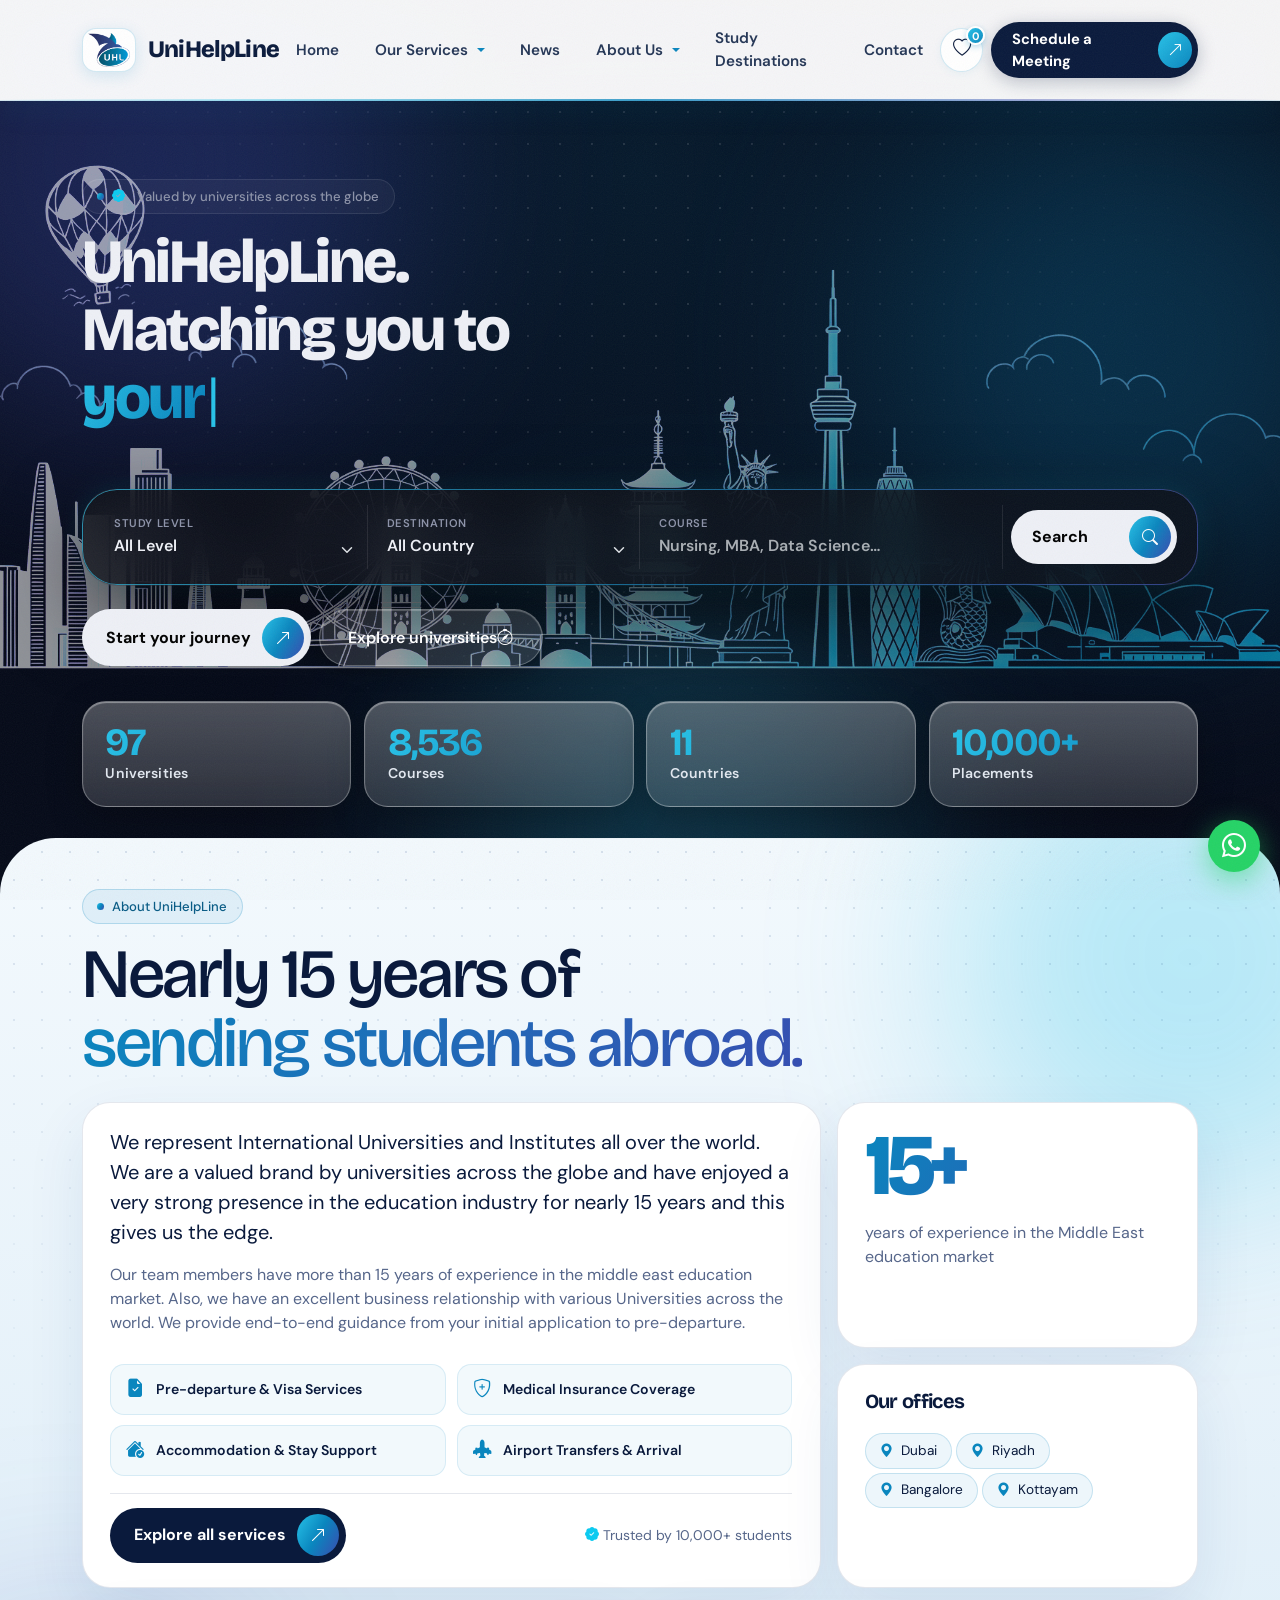
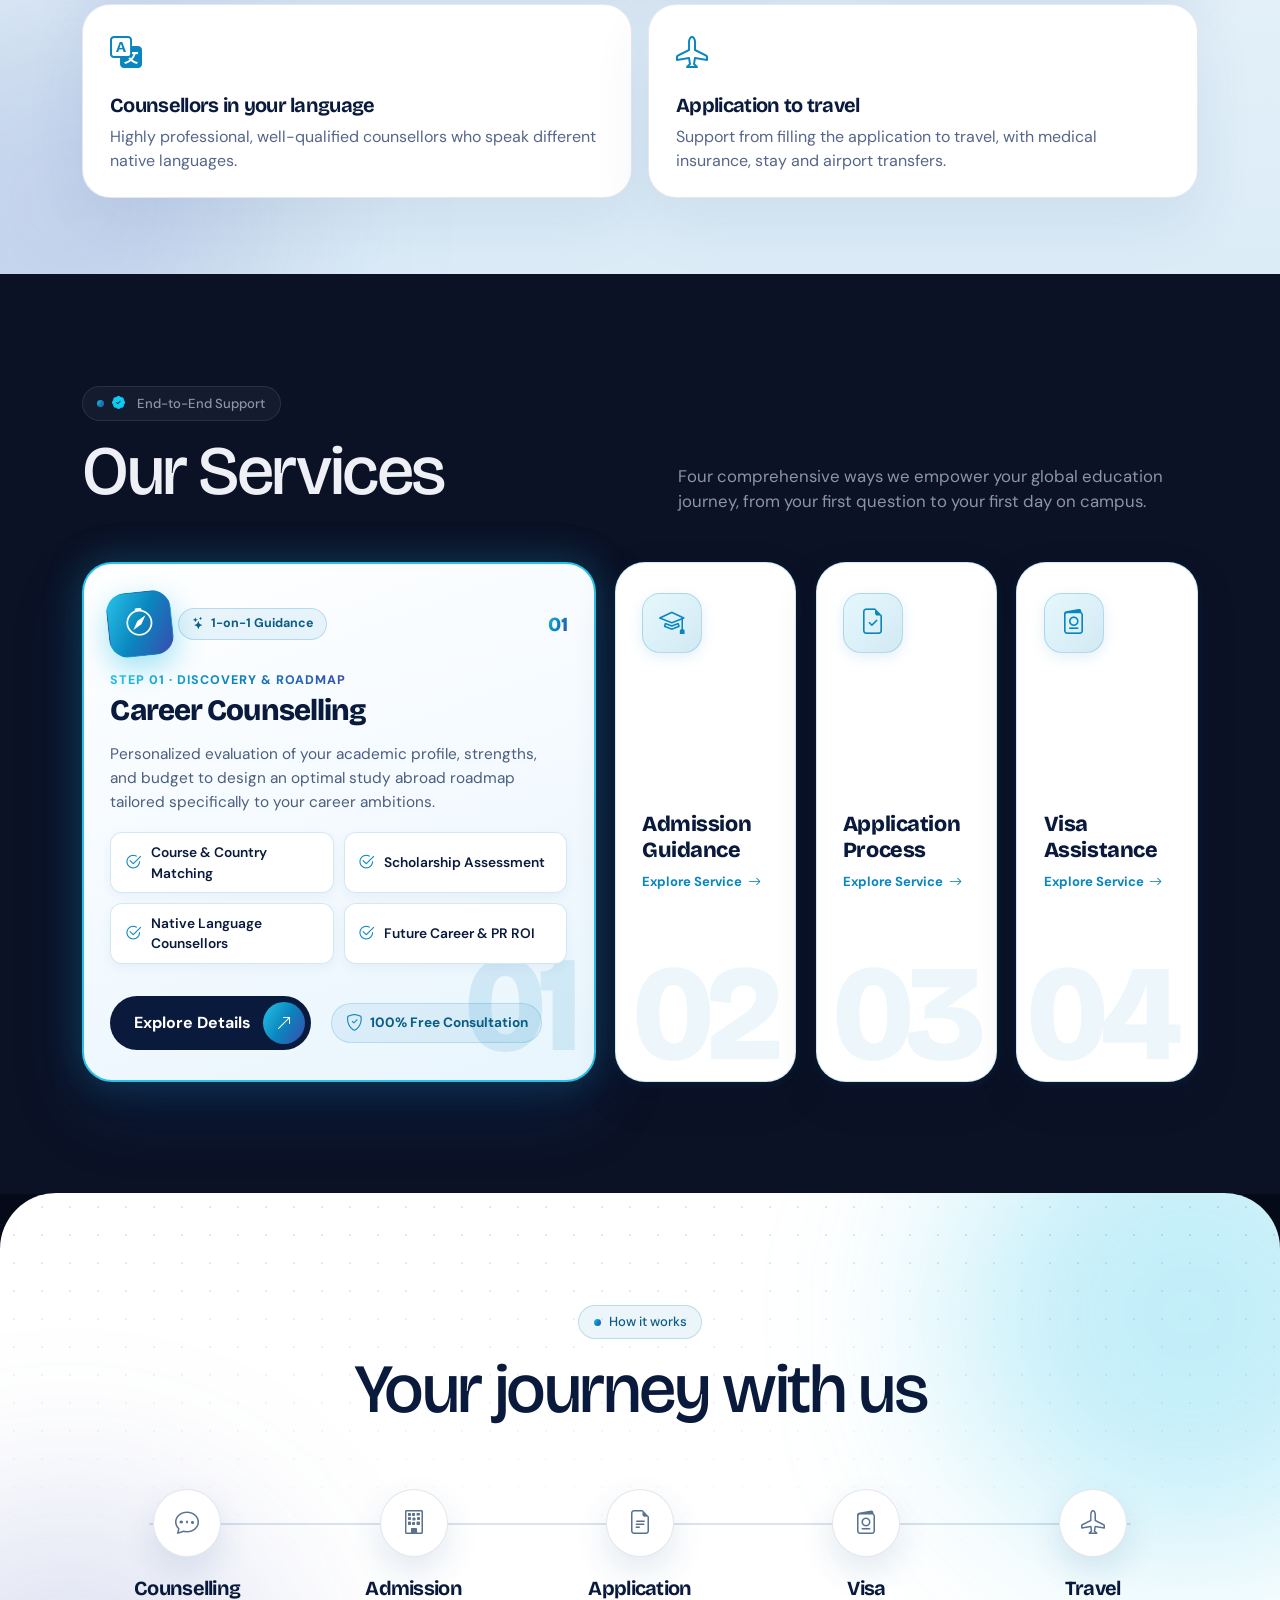
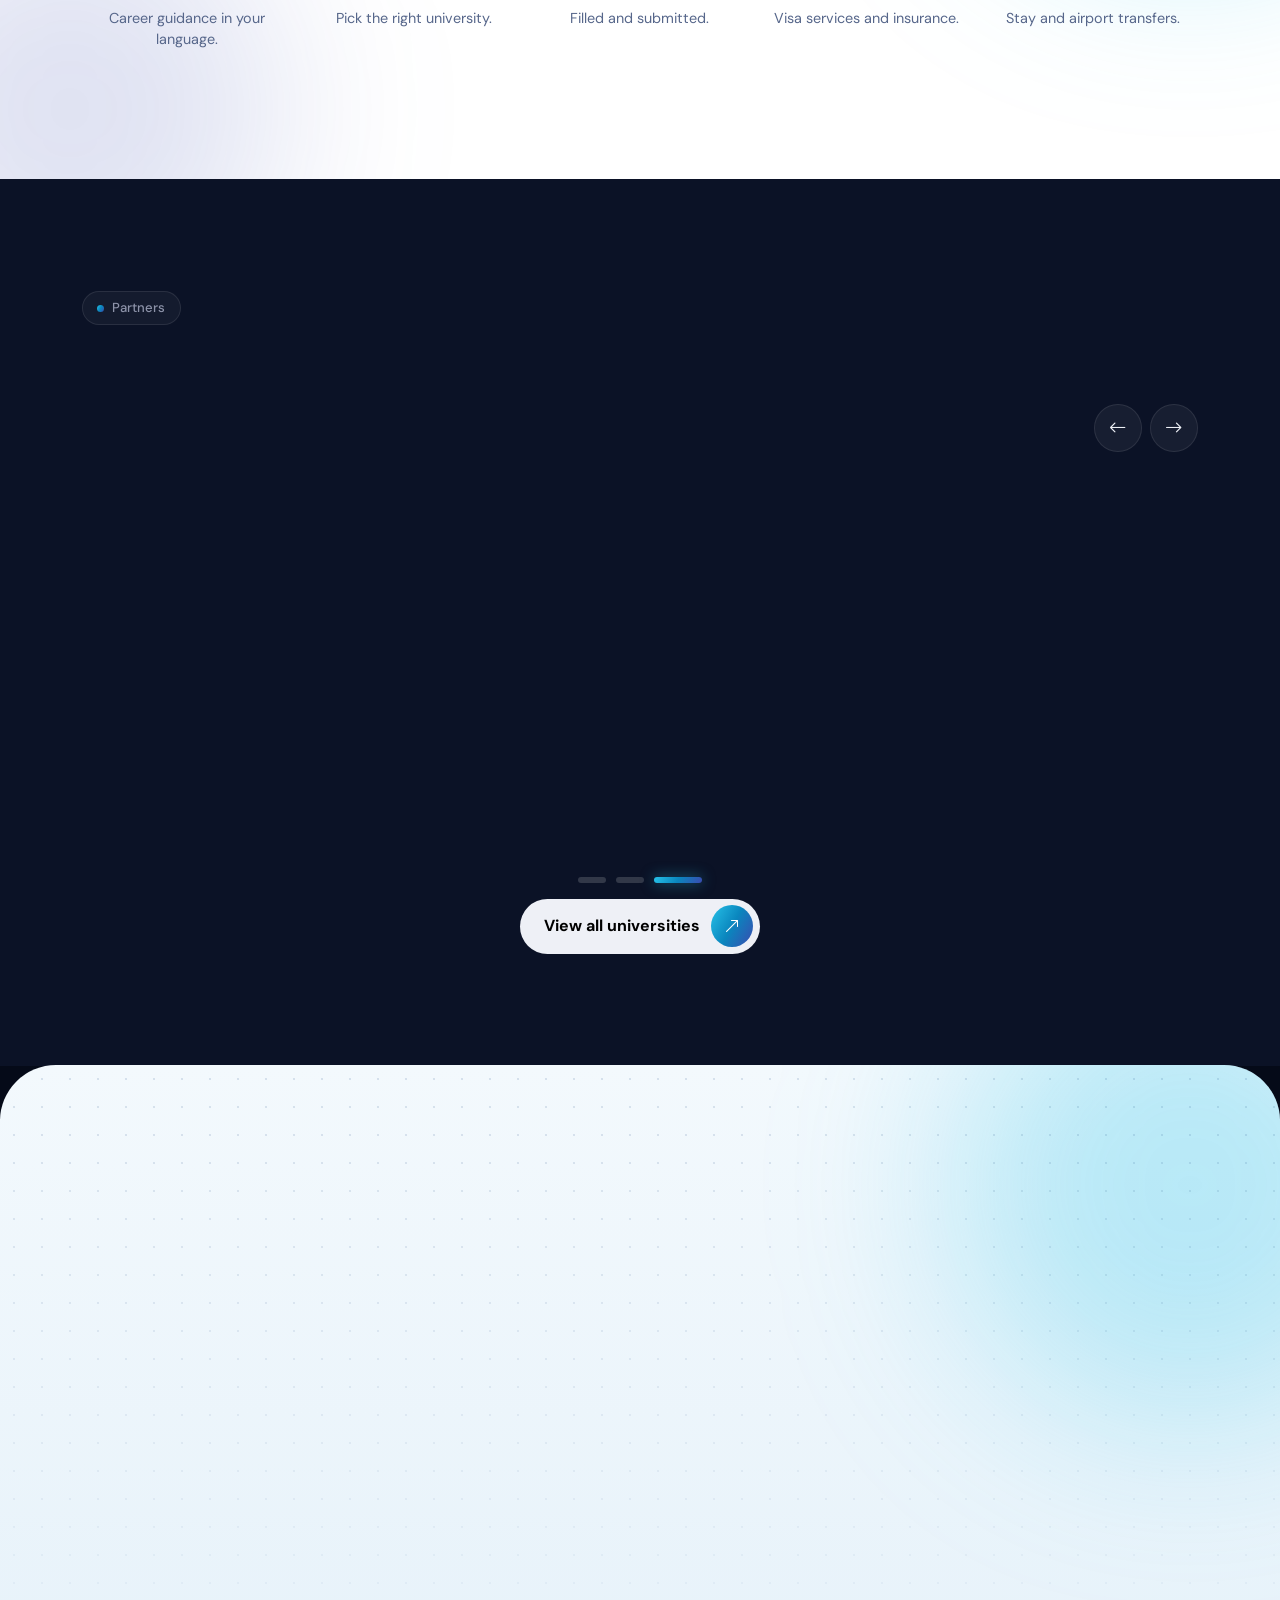
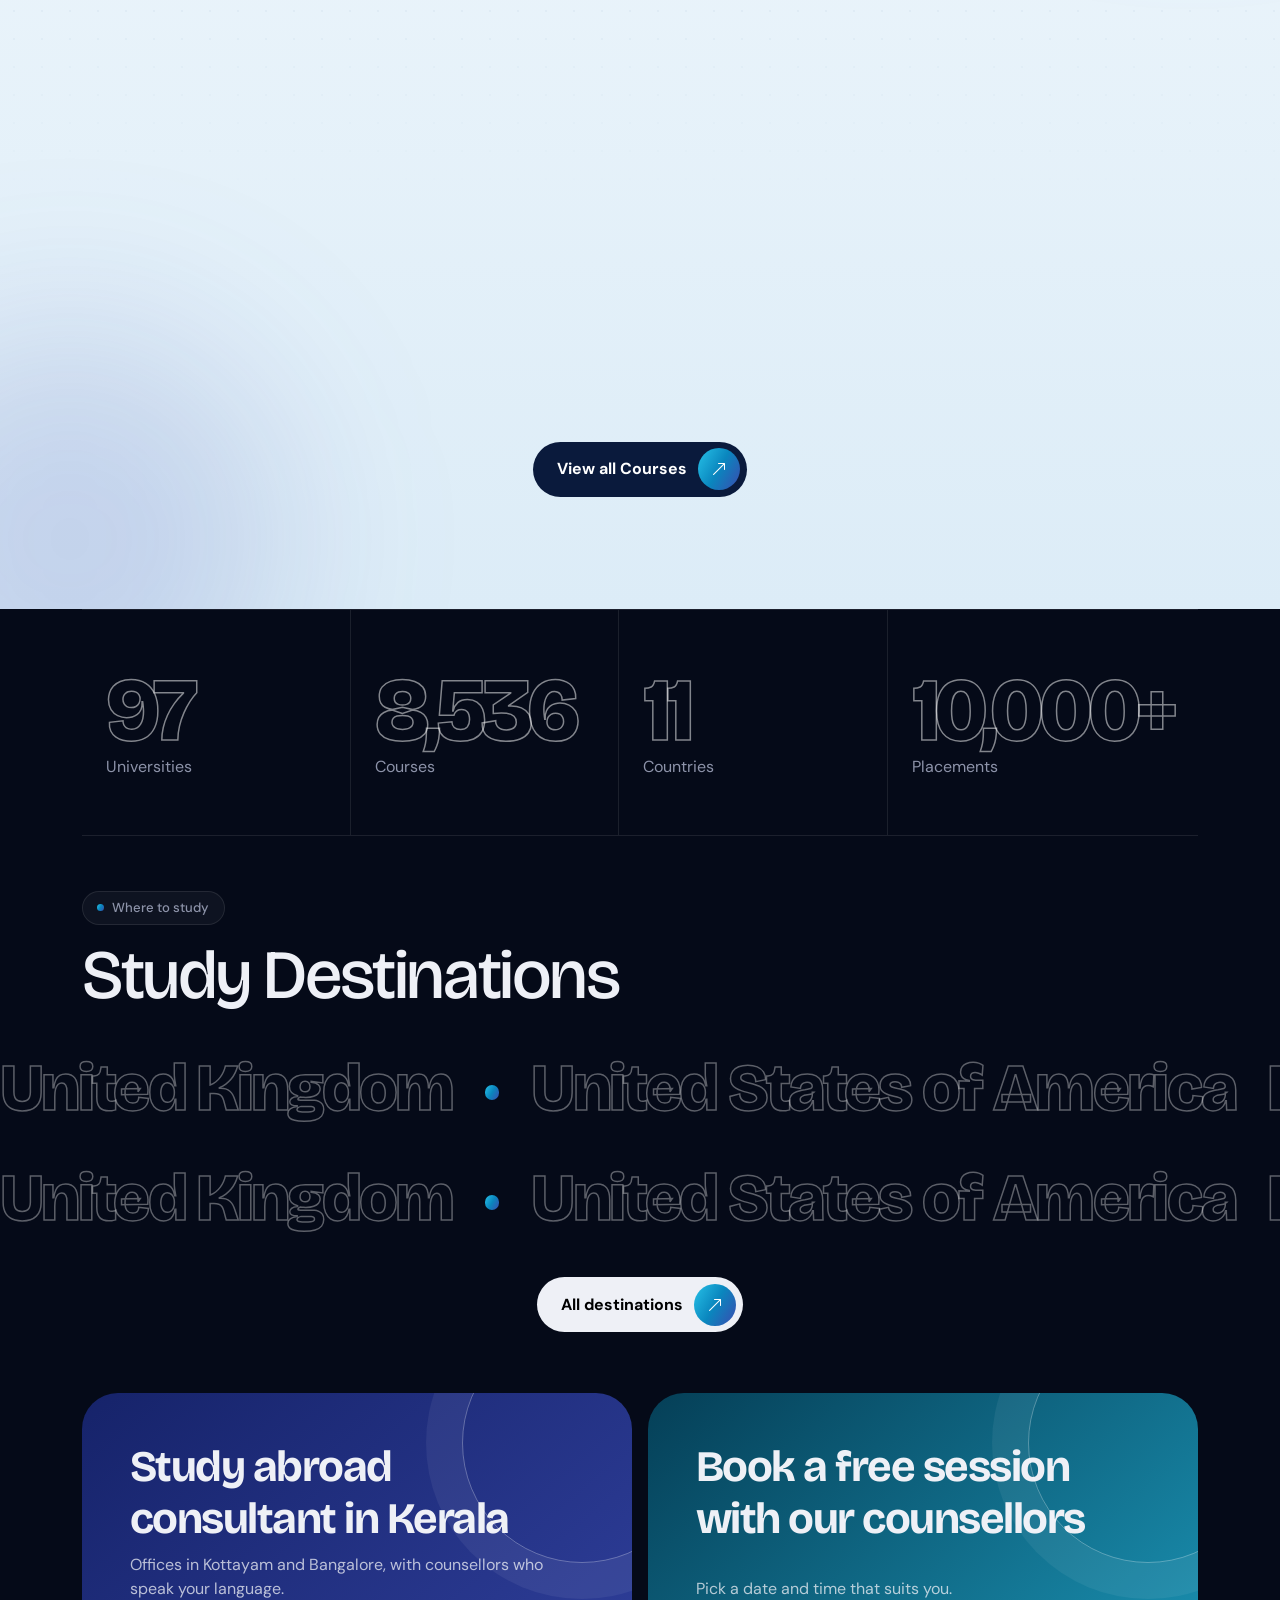
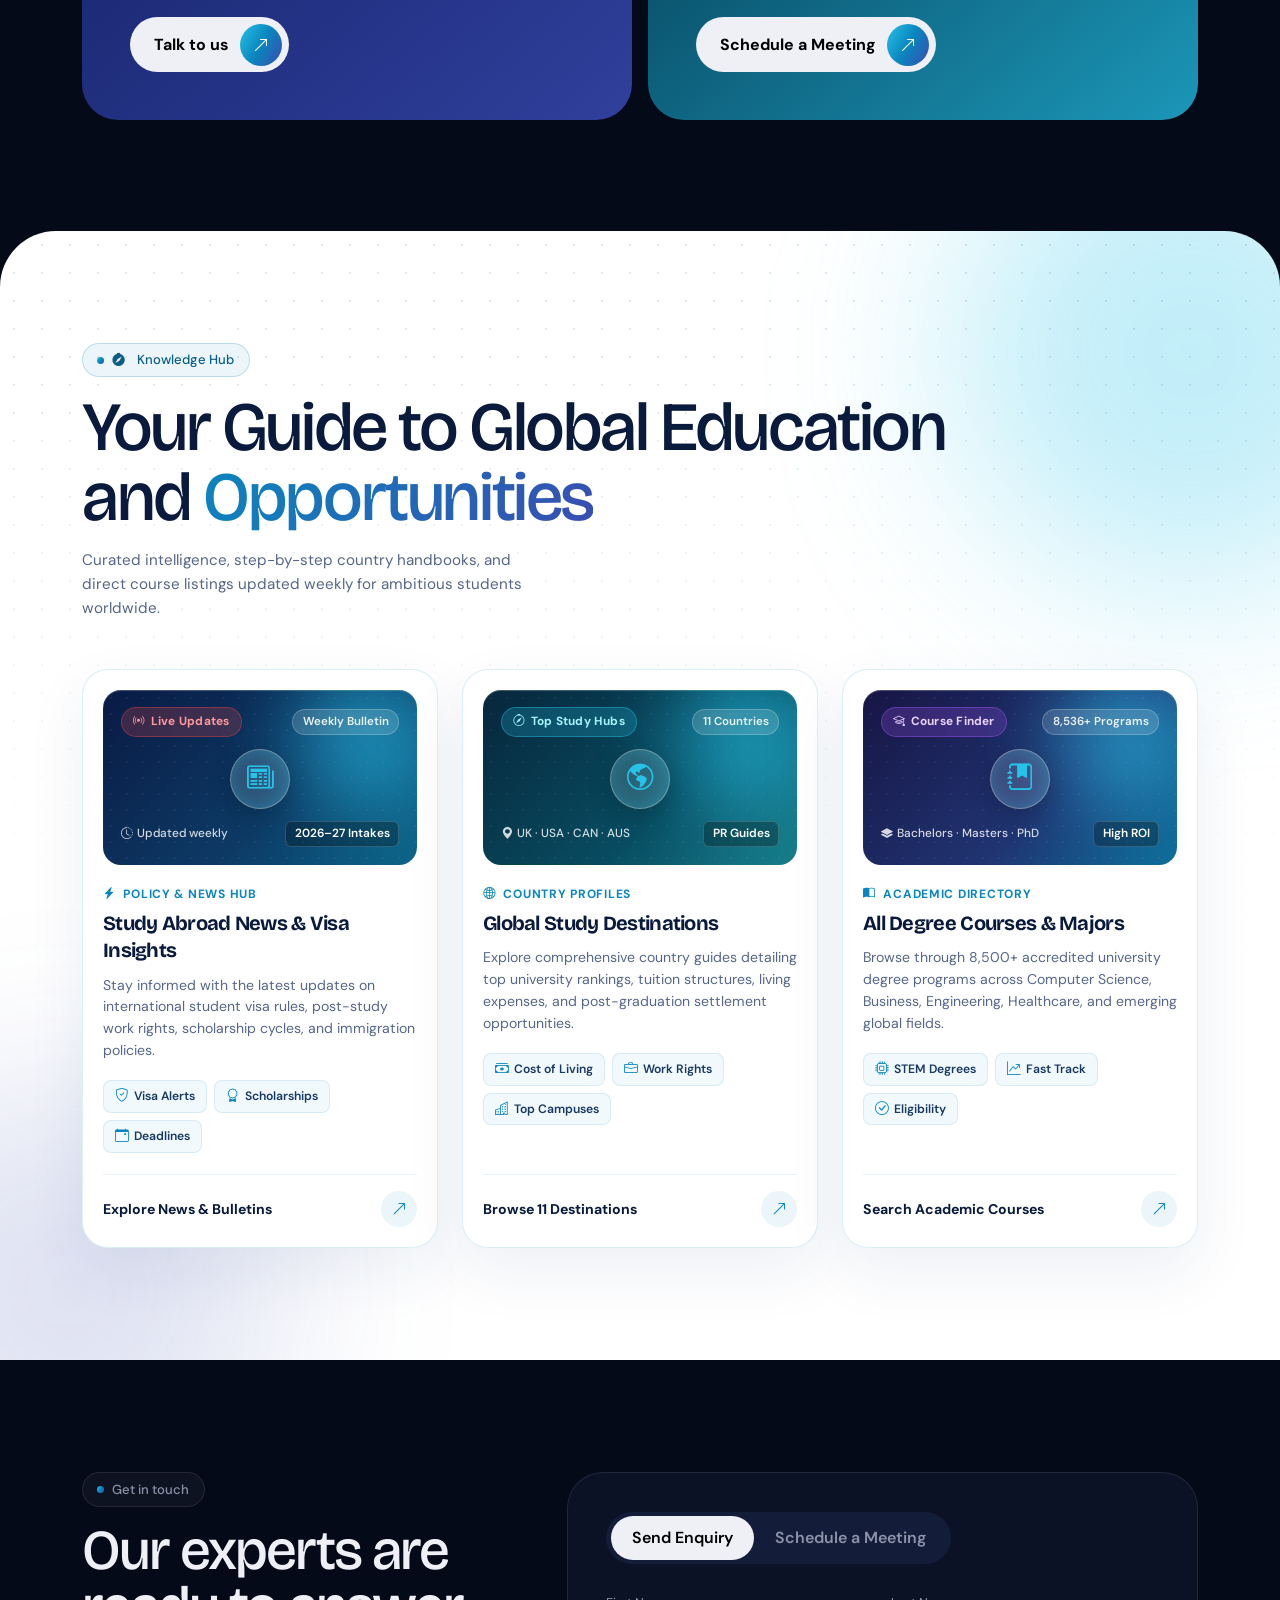
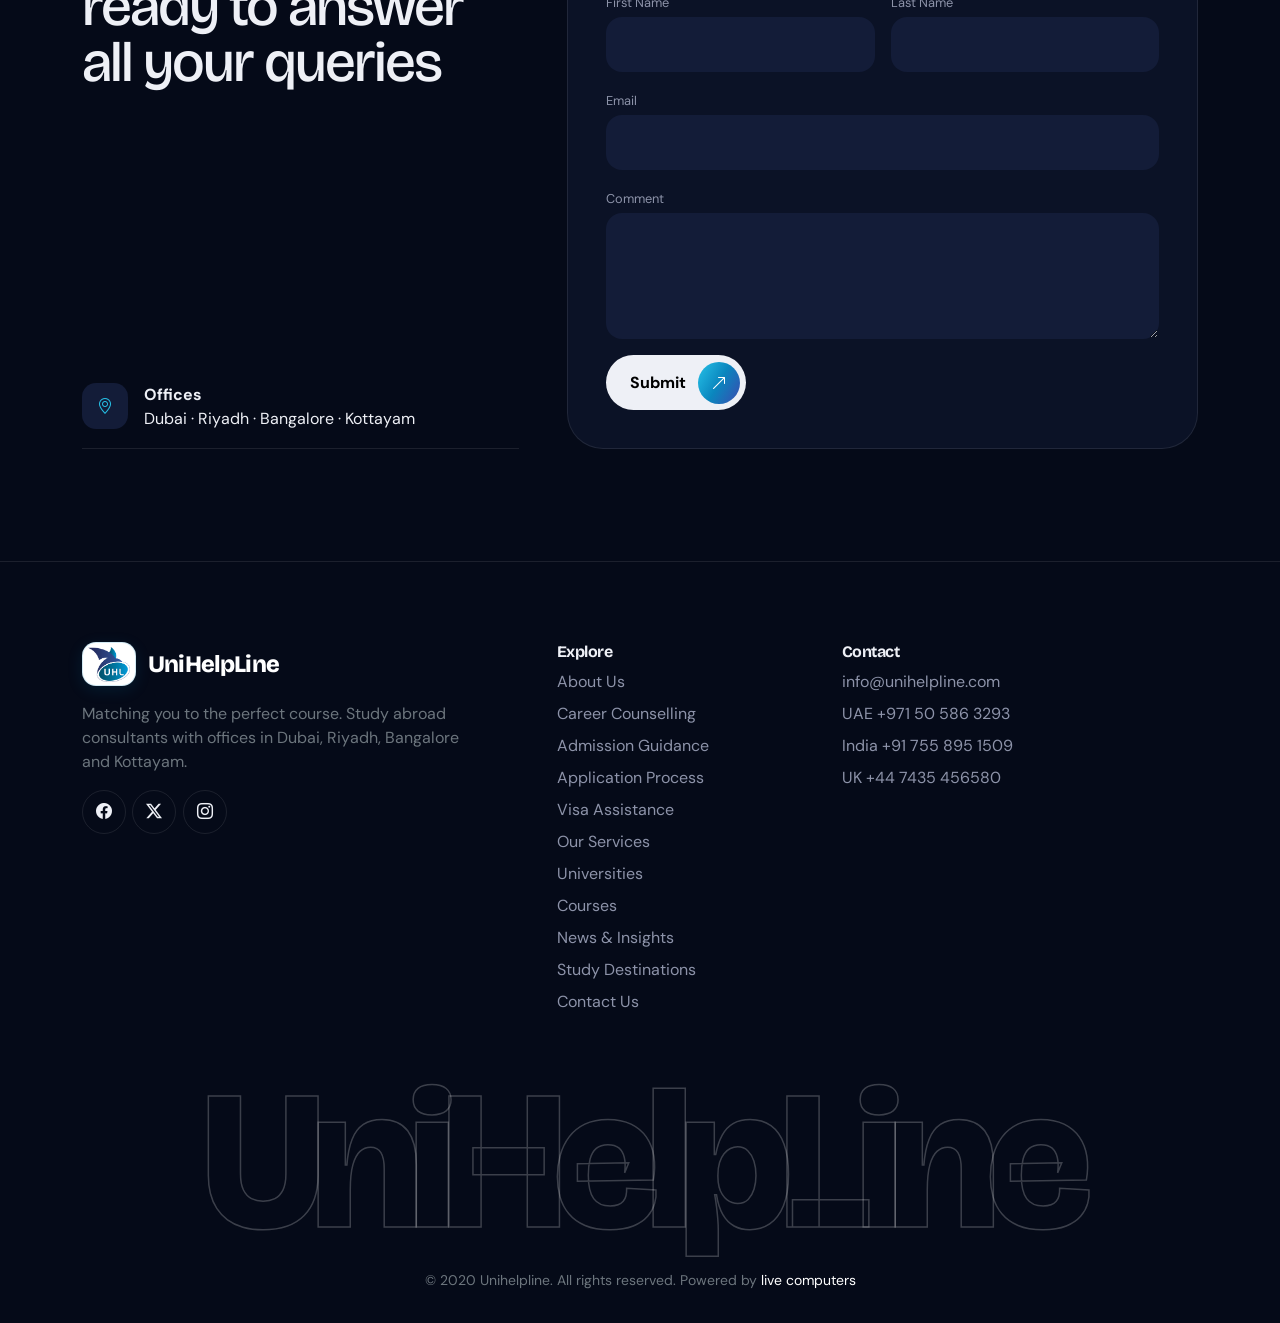
==== commit 9a767432: "update" ====
--- a/index.html
+++ b/index.html
@@ -16,6 +16,7 @@
     <link href="https://cdn.jsdelivr.net/npm/bootstrap@5.3.3/dist/css/bootstrap.min.css" rel="stylesheet">
     <link href="https://cdn.jsdelivr.net/npm/bootstrap-icons@1.11.3/font/bootstrap-icons.min.css" rel="stylesheet">
     <link rel="stylesheet" href="style.css">
+    <link rel="stylesheet" href="mobile.css">
 </head>
 
 <body>
@@ -34,20 +35,20 @@
                     <li class="nav-item dropdown"><a class="nav-link dropdown-toggle" href="#"
                             data-bs-toggle="dropdown">Our Services</a>
                         <ul class="dropdown-menu">
-                            <li><a class="dropdown-item" href="#services">Career Counselling</a></li>
-                            <li><a class="dropdown-item" href="#services">Admission Guidance</a></li>
-                            <li><a class="dropdown-item" href="#services">Application Process</a></li>
-                            <li><a class="dropdown-item" href="#services">Visa Assistance</a></li>
+                            <li><a class="dropdown-item" href="career-counselling.html">Career Counselling</a></li>
+                            <li><a class="dropdown-item" href="admission-guidance.html">Admission Guidance</a></li>
+                            <li><a class="dropdown-item" href="application-process.html">Application Process</a></li>
+                            <li><a class="dropdown-item" href="visa-assistance.html">Visa Assistance</a></li>
                         </ul>
                     </li>
-                    <li class="nav-item"><a class="nav-link" href="#news">News</a></li>
+                    <li class="nav-item"><a class="nav-link" href="news.html">News</a></li>
                     <li class="nav-item dropdown"><a class="nav-link dropdown-toggle" href="#"
                             data-bs-toggle="dropdown">About Us</a>
                         <ul class="dropdown-menu">
                             <li><a class="dropdown-item" href="about.html">UniHelpLine</a></li>
                         </ul>
-                    </li>
-                    <li class="nav-item"><a class="nav-link" href="#destinations">Study Destinations</a></li>
+                    <li class="nav-item"><a class="nav-link" href="destinations.html">Study Destinations</a></li>
+                    <li class="nav-item"><a class="nav-link" href="contact.html">Contact</a></li>
                 </ul>
                 <div class="d-flex align-items-center gap-2 nav-actions"><button class="wish" data-bs-toggle="offcanvas"
                         data-bs-target="#wl" aria-label="Wishlist"><i class="bi bi-heart"></i><span
@@ -220,7 +221,7 @@
                                 <span class="f-pill"><i class="bi bi-check2-circle"></i> Future Career &amp; PR ROI</span>
                             </div>
                             <div class="ex-footer">
-                                <a href="https://unihelpline.com/service_details/1" target="_blank" rel="noopener" class="btn-x">Explore Details<i class="bi bi-arrow-up-right"></i></a>
+                                <a href="career-counselling.html" class="btn-x">Explore Details<i class="bi bi-arrow-up-right"></i></a>
                                 <span class="ex-badge-stat"><i class="bi bi-shield-check"></i> 100% Free Consultation</span>
                             </div>
                         </div>
@@ -255,7 +256,7 @@
                                 <span class="f-pill"><i class="bi bi-check2-circle"></i> Direct University Admissions Desk</span>
                             </div>
                             <div class="ex-footer">
-                                <a href="https://unihelpline.com/service_details/2" target="_blank" rel="noopener" class="btn-x">Explore Details<i class="bi bi-arrow-up-right"></i></a>
+                                <a href="admission-guidance.html" class="btn-x">Explore Details<i class="bi bi-arrow-up-right"></i></a>
                                 <span class="ex-badge-stat"><i class="bi bi-mortarboard-fill"></i> 8,500+ Courses</span>
                             </div>
                         </div>
@@ -477,7 +478,7 @@
             </div>
             <div class="row g-4 news-track" id="news-track">
                 <div class="col-lg-4 col-md-6 bl-col">
-                    <a class="bl rv" data-rv="up" href="https://unihelpline.com/study-abroad-news" target="_blank" rel="noopener">
+                    <a class="bl rv" data-rv="up" href="news.html">
                         <div class="bl-hero bl-hero-news">
                             <div class="bl-hero-top">
                                 <span class="bl-badge bl-badge-live"><i class="bi bi-broadcast"></i> Live Updates</span>
@@ -672,10 +673,16 @@
                     <h6>Explore</h6>
                     <ul class="list-unstyled">
                         <li><a href="about.html">About Us</a></li>
+                        <li><a href="career-counselling.html">Career Counselling</a></li>
+                        <li><a href="admission-guidance.html">Admission Guidance</a></li>
+                        <li><a href="application-process.html">Application Process</a></li>
+                        <li><a href="visa-assistance.html">Visa Assistance</a></li>
                         <li><a href="#services">Our Services</a></li>
                         <li><a href="#universities">Universities</a></li>
                         <li><a href="#courses">Courses</a></li>
-                        <li><a href="#destinations">Study Destinations</a></li>
+                        <li><a href="news.html">News & Insights</a></li>
+                        <li><a href="destinations.html">Study Destinations</a></li>
+                        <li><a href="contact.html">Contact Us</a></li>
                     </ul>
                 </div>
                 <div class="col-6 col-lg-4">
--- a/style.css
+++ b/style.css
@@ -18,7 +18,7 @@
 
 html {
     scroll-behavior: smooth;
-    scroll-padding-top: 100px
+    scroll-padding-top: 100px;
 }
 
 body {
@@ -161,6 +161,31 @@
 .btn-x:active {
     transform: scale(0.96) translateY(0);
     box-shadow: 0 3px 10px rgba(0, 0, 0, 0.25);
+}
+
+/* WhatsApp Pill Button with White Background, Black Font, and Green-White Circular Logo */
+.btn-x.btn-wa {
+    background: #ffffff !important;
+    color: #000000 !important;
+    border: 1.5px solid rgba(37, 211, 102, 0.45) !important;
+    box-shadow: 0 4px 18px rgba(0, 0, 0, 0.08);
+}
+
+.btn-x.btn-wa i {
+    background: linear-gradient(135deg, #25D366 0%, #128C7E 100%) !important;
+    color: #ffffff !important;
+    box-shadow: 0 2px 8px rgba(37, 211, 102, 0.35);
+}
+
+.btn-x.btn-wa:hover {
+    background: #ffffff !important;
+    color: #000000 !important;
+    border-color: #25D366 !important;
+    box-shadow: 0 8px 24px rgba(37, 211, 102, 0.28), 0 0 0 4px rgba(37, 211, 102, 0.15) !important;
+}
+
+.btn-x.btn-wa:hover i {
+    transform: rotate(0deg) scale(1.08) !important;
 }
 
 .btn-o {
@@ -319,6 +344,7 @@
     padding: 3px 5px;
     box-shadow: 0 4px 16px rgba(10, 134, 190, 0.14);
     transition: transform 0.3s var(--ease), box-shadow 0.3s var(--ease);
+    overflow: hidden;
 }
 
 .brand:hover .lg {
@@ -329,6 +355,13 @@
 .brand .lg img {
     max-height: 100%;
     max-width: 100%;
+    display: block;
+    object-fit: contain;
+    font-size: 0;
+}
+
+footer .brand {
+    color: #ffffff !important;
 }
 
 .npill .nav-link {
@@ -722,11 +755,22 @@
 }
 
 .tile {
-    border: 1px solid var(--line);
-    background: rgba(255, 255, 255, .035);
-    backdrop-filter: blur(10px);
+    border: 1px solid rgba(255, 255, 255, 0.3);
+    background: rgba(255, 255, 255, 0.22);
+    background: linear-gradient(180deg, rgba(255, 255, 255, 0.28) 0%, rgba(255, 255, 255, 0.15) 100%);
+    backdrop-filter: blur(16px);
+    -webkit-backdrop-filter: blur(16px);
     border-radius: 24px;
-    padding: 1.3rem 1.4rem
+    padding: 1.3rem 1.4rem;
+    box-shadow: 0 12px 35px rgba(0, 0, 0, 0.25), inset 0 1px 1px rgba(255, 255, 255, 0.4);
+    transition: transform 0.28s ease, background 0.28s ease, border-color 0.28s ease, box-shadow 0.28s ease;
+}
+
+.tile:hover {
+    background: linear-gradient(180deg, rgba(255, 255, 255, 0.38) 0%, rgba(255, 255, 255, 0.22) 100%);
+    border-color: rgba(56, 189, 248, 0.6);
+    transform: translateY(-3px);
+    box-shadow: 0 16px 40px rgba(0, 0, 0, 0.32), inset 0 1px 1px rgba(255, 255, 255, 0.5);
 }
 
 .tile b {
@@ -738,8 +782,10 @@
 }
 
 .tile span {
-    color: var(--mu);
-    font-size: .88rem
+    color: #e2e8f0;
+    font-weight: 600;
+    font-size: .88rem;
+    letter-spacing: 0.01em;
 }
 
 @media(max-width:767px) {
@@ -4642,7 +4688,8 @@
 }
 
 /* Elevated CTA Section */
-.about-cta-bar {
+.about-cta-bar,
+.queries-cta-card {
     margin-top: 3.5rem;
     padding: 2.2rem 2.8rem;
     background: linear-gradient(135deg, rgba(255, 255, 255, 0.98), rgba(242, 248, 255, 0.96));
@@ -4654,7 +4701,8 @@
     z-index: 1;
 }
 
-.about-cta-bar::before {
+.about-cta-bar::before,
+.queries-cta-card::before {
     content: '';
     position: absolute;
     top: 0;
@@ -4664,7 +4712,8 @@
     background: var(--grad);
 }
 
-.cta-pulse-icon {
+.cta-pulse-icon,
+.cta-icon-badge {
     width: 52px;
     height: 52px;
     border-radius: 14px;
@@ -4678,18 +4727,27 @@
     flex-shrink: 0;
 }
 
-.about-cta-title {
+.about-cta-title,
+.cta-main-title {
     font-family: 'Bricolage Grotesque', sans-serif;
     font-size: clamp(1.2rem, 1.8vw, 1.45rem);
-    font-weight: 700;
-    color: #07152f;
+    font-weight: 800;
+    color: #07152f !important;
     line-height: 1.35;
-    margin-bottom: 0.65rem;
-}
-
-.cta-contact-links {
+    margin-bottom: 0.45rem;
+}
+
+.cta-subtitle {
+    font-size: 0.94rem;
+    color: #475569 !important;
+    line-height: 1.6;
+    margin-bottom: 0.75rem;
+}
+
+.cta-contact-links,
+.cta-phone-links {
     font-size: 0.96rem;
-    color: #475569;
+    color: #475569 !important;
     display: flex;
     flex-wrap: wrap;
     align-items: center;
@@ -4926,4 +4984,306 @@
         font-size: 0.95rem;
     }
 }
+
+/* ============================================================
+   STUDY DESTINATIONS PAGE: Luxury Directory & Visual Portals
+   ============================================================ */
+.dest-content-section {
+    padding: 5.5rem 0 6.5rem;
+    position: relative;
+    background: #ffffff;
+    border-radius: 46px;
+    margin-top: -38px;
+    margin-bottom: -38px;
+    z-index: 2;
+    overflow: hidden;
+    box-shadow: 0 -20px 50px rgba(5, 10, 24, 0.22), 0 20px 50px rgba(5, 10, 24, 0.22);
+}
+
+.dest-section-intro {
+    max-width: 780px;
+    margin: 0 auto 3.5rem;
+    text-align: center;
+}
+
+.dest-eyebrow {
+    display: inline-flex;
+    align-items: center;
+    gap: 0.5rem;
+    background: linear-gradient(135deg, rgba(10, 134, 190, 0.08), rgba(39, 194, 232, 0.12));
+    border: 1px solid rgba(10, 134, 190, 0.22);
+    color: var(--a2);
+    font-weight: 700;
+    font-size: 0.8rem;
+    padding: 0.38rem 1.1rem;
+    border-radius: 50px;
+    text-transform: uppercase;
+    letter-spacing: 0.05em;
+    margin-bottom: 1.1rem;
+}
+
+.dest-section-title {
+    font-family: 'Bricolage Grotesque', sans-serif;
+    font-size: clamp(2.2rem, 3.6vw, 3.2rem);
+    font-weight: 800;
+    letter-spacing: -0.035em;
+    color: #07152f;
+    line-height: 1.15;
+    margin-bottom: 1.1rem;
+}
+
+.dest-section-desc {
+    font-size: clamp(1rem, 1.15vw, 1.12rem);
+    line-height: 1.8;
+    color: #475569;
+    margin: 0;
+}
+
+/* Destination Search / Filter Bar */
+.dest-filter-wrap {
+    max-width: 580px;
+    margin: 0 auto 3.5rem;
+    position: relative;
+}
+
+.dest-search-input {
+    width: 100%;
+    padding: 0.95rem 1.25rem 0.95rem 3.2rem;
+    background: #ffffff;
+    border: 1.5px solid rgba(10, 134, 190, 0.2);
+    border-radius: 50px;
+    font-size: 0.95rem;
+    color: #0a1a3c;
+    box-shadow: 0 8px 30px rgba(10, 26, 60, 0.06);
+    outline: none;
+    transition: all 0.25s ease;
+}
+
+.dest-search-input:focus {
+    border-color: var(--a1);
+    box-shadow: 0 10px 35px rgba(10, 134, 190, 0.18);
+}
+
+.dest-search-icon {
+    position: absolute;
+    left: 1.25rem;
+    top: 50%;
+    transform: translateY(-50%);
+    color: var(--a2);
+    font-size: 1.15rem;
+    pointer-events: none;
+}
+
+/* Destination Grid */
+.dest-grid {
+    display: grid;
+    grid-template-columns: repeat(auto-fill, minmax(320px, 1fr));
+    gap: 1.8rem;
+    position: relative;
+    z-index: 1;
+}
+
+/* Destination Card */
+.dest-card {
+    position: relative;
+    border-radius: 22px;
+    overflow: hidden;
+    height: 420px;
+    display: flex;
+    flex-direction: column;
+    justify-content: space-between;
+    padding: 1.5rem;
+    text-decoration: none;
+    background: linear-gradient(145deg, #0d1f3d 0%, #0a3359 50%, #07152f 100%);
+    box-shadow: 0 14px 35px rgba(10, 26, 60, 0.12);
+    border: 1px solid rgba(10, 134, 190, 0.16);
+    transition: all 0.4s cubic-bezier(0.16, 1, 0.3, 1);
+}
+
+.dest-card:hover {
+    transform: translateY(-8px);
+    box-shadow: 0 24px 55px rgba(10, 134, 190, 0.25);
+    border-color: rgba(39, 194, 232, 0.6);
+}
+
+.dest-card-bg {
+    position: absolute;
+    inset: 0;
+    width: 100%;
+    height: 100%;
+    object-fit: cover;
+    transition: transform 0.8s cubic-bezier(0.16, 1, 0.3, 1);
+    z-index: 0;
+}
+
+.dest-card:hover .dest-card-bg {
+    transform: scale(1.08);
+}
+
+.dest-card-scrim {
+    position: absolute;
+    inset: 0;
+    background: linear-gradient(180deg, rgba(5, 10, 24, 0.08) 0%, rgba(7, 21, 47, 0.35) 45%, rgba(7, 21, 47, 0.88) 100%);
+    transition: background 0.3s ease;
+    z-index: 1;
+}
+
+.dest-card:hover .dest-card-scrim {
+    background: linear-gradient(180deg, rgba(5, 10, 24, 0.05) 0%, rgba(7, 21, 47, 0.38) 35%, rgba(7, 21, 47, 0.94) 100%);
+}
+
+/* Card Top Badges */
+.dest-card-top {
+    position: relative;
+    z-index: 2;
+    display: flex;
+    justify-content: space-between;
+    align-items: center;
+}
+
+.dest-country-badge {
+    background: rgba(255, 255, 255, 0.92);
+    backdrop-filter: blur(12px);
+    -webkit-backdrop-filter: blur(12px);
+    border: 1px solid rgba(255, 255, 255, 0.6);
+    border-radius: 50px;
+    padding: 0.35rem 0.85rem;
+    font-size: 0.78rem;
+    font-weight: 700;
+    color: #07152f;
+    display: inline-flex;
+    align-items: center;
+    gap: 0.45rem;
+    box-shadow: 0 4px 15px rgba(0, 0, 0, 0.15);
+}
+
+.dest-country-badge .dest-flag {
+    font-size: 1.1rem;
+    line-height: 1;
+}
+
+.dest-hub-chip {
+    background: rgba(10, 134, 190, 0.85);
+    backdrop-filter: blur(10px);
+    -webkit-backdrop-filter: blur(10px);
+    color: #ffffff;
+    font-size: 0.72rem;
+    font-weight: 700;
+    padding: 0.35rem 0.75rem;
+    border-radius: 50px;
+    border: 1px solid rgba(39, 194, 232, 0.4);
+    letter-spacing: 0.03em;
+}
+
+/* Card Bottom Info */
+.dest-card-bottom {
+    position: relative;
+    z-index: 2;
+}
+
+.dest-card-title {
+    font-family: 'Bricolage Grotesque', sans-serif;
+    font-size: 1.65rem;
+    font-weight: 800;
+    color: #ffffff;
+    letter-spacing: -0.025em;
+    margin-bottom: 0.4rem;
+    line-height: 1.15;
+    transition: color 0.25s ease;
+}
+
+.dest-card:hover .dest-card-title {
+    color: #ffffff;
+}
+
+.dest-card-highlight {
+    font-size: 0.85rem;
+    color: rgba(255, 255, 255, 0.8);
+    margin-bottom: 1.1rem;
+    line-height: 1.5;
+}
+
+.dest-card-action {
+    display: inline-flex;
+    align-items: center;
+    gap: 0.55rem;
+    background: rgba(255, 255, 255, 0.14);
+    backdrop-filter: blur(10px);
+    -webkit-backdrop-filter: blur(10px);
+    border: 1px solid rgba(255, 255, 255, 0.3);
+    border-radius: 50px;
+    padding: 0.45rem 1rem;
+    color: #ffffff;
+    font-size: 0.82rem;
+    font-weight: 700;
+    transition: all 0.25s ease;
+}
+
+.dest-card:hover .dest-card-action {
+    background: var(--grad);
+    border-color: transparent;
+    box-shadow: 0 6px 20px rgba(10, 134, 190, 0.4);
+}
+
+.dest-card-action i {
+    transition: transform 0.25s ease;
+}
+
+.dest-card:hover .dest-card-action i {
+    transform: translate(2px, -2px);
+}
+
+@media (max-width: 991px) {
+    .dest-content-section {
+        padding: 4.5rem 0 5rem;
+    }
+    .dest-grid {
+        grid-template-columns: repeat(auto-fill, minmax(280px, 1fr));
+        gap: 1.35rem;
+    }
+    .dest-card {
+        height: 380px;
+    }
+}
+
+@media (max-width: 575px) {
+    .dest-content-section {
+        padding: 3.5rem 0 4rem;
+    }
+    .dest-section-intro {
+        margin-bottom: 2.5rem;
+    }
+    .dest-section-title {
+        font-size: 2.1rem;
+    }
+    .dest-grid {
+        grid-template-columns: 1fr;
+        gap: 1.25rem;
+    }
+    .dest-card {
+        height: 340px;
+        padding: 1.25rem;
+        border-radius: 18px;
+    }
+    .dest-card-title {
+        font-size: 1.45rem;
+    }
+}
+
+/* ==========================================================================
+   DESTINATIONS PAGE – PERMANENT FORCE-REVEAL
+   Ensures no .rv element ever stays hidden on destinations.html
+   ========================================================================== */
+.destinations-page .rv,
+.destinations-page .rv[data-rv],
+.destinations-page .rv[data-rv=up],
+.destinations-page .rv[data-rv=left],
+.destinations-page .rv[data-rv=right],
+.destinations-page .rv[data-rv=zoom] {
+    opacity: 1 !important;
+    transform: none !important;
+    filter: none !important;
+    transition: none !important;
+    visibility: visible !important;
+}
 
--- a/mobile.css
+++ b/mobile.css
@@ -0,0 +1,801 @@
+/* ==========================================================================
+   UNIHELPLINE — MOBILE ENHANCEMENT LAYER
+   Loaded LAST on every page (after inline <style>), so equal-specificity
+   rules here win. Every rule is scoped to mobile/tablet breakpoints only;
+   desktop layout is not affected.
+   Brand: #050a18 · #38bdf8 · #0284c7 · #ffffff · #475569
+   Fonts: Bricolage Grotesque (headings) · DM Sans (body)
+   ========================================================================== */
+
+/* --------------------------------------------------------------------------
+   1. TABLET & BELOW (≤ 991px)
+   -------------------------------------------------------------------------- */
+@media (max-width: 991px) {
+
+    html,
+    body {
+        overflow-x: hidden;
+        max-width: 100%;
+    }
+
+    img,
+    video,
+    iframe {
+        max-width: 100%;
+    }
+
+    /* Two-column editorial rows: tighter vertical gap once stacked */
+    .row.g-5 {
+        --bs-gutter-y: 2.25rem;
+    }
+
+    /* Photo frames sit naturally above text when stacked */
+    .counselling-photo-frame,
+    .admission-photo-frame,
+    .application-photo-frame,
+    .visual-media-box {
+        max-width: 620px;
+        margin-left: auto;
+        margin-right: auto;
+    }
+
+    .official-verification-card,
+    .source-graphic-chip {
+        max-width: 620px;
+        margin-left: auto;
+        margin-right: auto;
+    }
+
+    /* Section headers centred on tablet */
+    .light-section-desc,
+    .section-desc {
+        margin-left: auto;
+        margin-right: auto;
+    }
+}
+
+/* --------------------------------------------------------------------------
+   2. MOBILE (≤ 767px)
+   -------------------------------------------------------------------------- */
+@media (max-width: 767px) {
+
+    /* ---------- 2.1 Base rhythm ---------- */
+    .container,
+    .container-fluid {
+        padding-left: 1.1rem !important;
+        padding-right: 1.1rem !important;
+    }
+
+    section,
+    main {
+        scroll-margin-top: 80px;
+    }
+
+    p {
+        overflow-wrap: break-word;
+    }
+
+    h1,
+    h2,
+    h3 {
+        overflow-wrap: break-word;
+        word-break: normal;
+        hyphens: manual;
+    }
+
+    /* ---------- 2.2 Navbar ---------- */
+    .npill .container {
+        padding-left: 1rem !important;
+        padding-right: 1rem !important;
+    }
+
+    .npill .brand {
+        font-size: 1.15rem;
+    }
+
+    .npill .navbar-collapse {
+        max-height: calc(100vh - 100px);
+        overflow-y: auto;
+    }
+
+    .npill .dropdown-menu {
+        border: 0;
+        background: #f0f9ff;
+        border-radius: 14px;
+        padding: 0.35rem;
+        margin: 0.25rem 0 0.5rem;
+        box-shadow: none;
+    }
+
+    .npill .dropdown-item {
+        border-radius: 10px;
+        padding: 0.6rem 0.9rem;
+        font-weight: 600;
+    }
+
+    .npill .nav-actions {
+        gap: 0.75rem !important;
+    }
+
+    /* ---------- 2.3 Buttons: full-width, aligned, thumb-friendly ---------- */
+    .btn-x,
+    .btn-o {
+        min-height: 52px;
+        font-size: 0.95rem;
+    }
+
+    .btn-x i {
+        width: 40px;
+        height: 40px;
+        flex-shrink: 0;
+    }
+
+    /* Button groups → stacked full-width pills, text left / icon right */
+    .hero-actions,
+    .cta-action-btns,
+    .btn-cta-group,
+    .b-a-foot,
+    .editorial-text-wrap > .d-flex,
+    .col-lg-7 > .d-flex.flex-wrap,
+    .cta-glass-box > .d-flex.flex-wrap {
+        display: flex !important;
+        flex-direction: column !important;
+        align-items: stretch !important;
+        gap: 0.75rem !important;
+        width: 100%;
+    }
+
+    .hero-actions > .btn-x,
+    .hero-actions > .btn-o,
+    .cta-action-btns > .btn-x,
+    .cta-action-btns > .btn-o,
+    .btn-cta-group > .btn-x,
+    .btn-cta-group > .btn-o,
+    .b-a-foot > .btn-x,
+    .editorial-text-wrap > .d-flex > .btn-x,
+    .col-lg-7 > .d-flex.flex-wrap > .btn-x,
+    .cta-glass-box > .d-flex.flex-wrap > .btn-x {
+        width: 100% !important;
+        justify-content: space-between !important;
+        padding: 0.4rem 0.4rem 0.4rem 1.4rem !important;
+    }
+
+    .hero-actions > .btn-o,
+    .cta-action-btns > .btn-o,
+    .btn-cta-group > .btn-o {
+        justify-content: center !important;
+        padding: 0.9rem 1.4rem !important;
+    }
+
+    /* Buttons without an icon should centre their label */
+    .btn-x:not(:has(i)) {
+        justify-content: center !important;
+        padding: 0.85rem 1.4rem !important;
+    }
+
+    .b-a-foot > span {
+        justify-content: center;
+        text-align: center;
+    }
+
+    /* Floating action buttons — keep clear of content */
+    #wa-btn {
+        right: 14px !important;
+        bottom: 14px !important;
+        width: 52px !important;
+        height: 52px !important;
+    }
+
+    #top {
+        right: 14px !important;
+        bottom: 78px !important;
+        width: 44px !important;
+        height: 44px !important;
+    }
+
+    /* ---------- 2.4 Banner heroes (inner pages) ---------- */
+    .banner-hero,
+    .service-banner-hero,
+    .contact-banner-hero,
+    .news-hero-section,
+    .service-hero {
+        padding: 7.25rem 0 2.75rem !important;
+    }
+
+    .service-hero-title,
+    .banner-hero h1 {
+        font-size: clamp(2rem, 9vw, 2.5rem) !important;
+        line-height: 1.12 !important;
+        letter-spacing: -0.025em;
+    }
+
+    .service-hero-lead,
+    .banner-hero .lead2 {
+        font-size: 0.98rem !important;
+        line-height: 1.65 !important;
+        margin-bottom: 1.5rem !important;
+        padding: 0 0.25rem;
+    }
+
+    .banner-top-pill,
+    .service-badge {
+        font-size: 0.68rem !important;
+        letter-spacing: 0.06em !important;
+        padding: 0.4rem 0.9rem !important;
+        line-height: 1.4;
+        max-width: 100%;
+        white-space: normal;
+        text-align: center;
+    }
+
+    /* Stat pills → tidy 2×2 glass grid */
+    .service-stats-pills {
+        display: grid !important;
+        grid-template-columns: 1fr 1fr;
+        gap: 0.55rem !important;
+        width: 100%;
+        padding: 0.75rem !important;
+        border-radius: 20px !important;
+        margin-bottom: 1.5rem !important;
+    }
+
+    .service-stat-item {
+        background: rgba(56, 189, 248, 0.08);
+        border: 1px solid rgba(56, 189, 248, 0.16);
+        border-radius: 12px;
+        padding: 0.55rem 0.6rem;
+        font-size: 0.74rem !important;
+        line-height: 1.3;
+        justify-content: flex-start;
+        text-align: left;
+    }
+
+    /* Breadcrumbs */
+    .banner-breadcrumb-pill,
+    .uhl-breadcrumbs {
+        flex-wrap: wrap;
+        justify-content: center;
+        font-size: 0.78rem !important;
+        row-gap: 0.25rem;
+        max-width: 100%;
+    }
+
+    /* ---------- 2.5 Home hero ---------- */
+    .hero {
+        padding: 7.5rem 0 1.5rem !important;
+    }
+
+    .hero h1 {
+        font-size: clamp(2.1rem, 10vw, 2.75rem) !important;
+        line-height: 1.08 !important;
+    }
+
+    .hero .tag {
+        font-size: 0.72rem;
+        line-height: 1.4;
+    }
+
+    .cmd {
+        border-radius: 22px !important;
+        padding: 0.4rem !important;
+    }
+
+    .cmd .fld {
+        border-right: 0 !important;
+        border-bottom: 1px solid rgba(255, 255, 255, 0.08);
+        padding: 0.7rem 0.9rem !important;
+    }
+
+    .cmd .d-grid {
+        padding: 0.6rem !important;
+    }
+
+    .cmd .d-grid .btn-x {
+        width: 100%;
+    }
+
+    .tiles {
+        display: grid !important;
+        grid-template-columns: 1fr 1fr !important;
+        gap: 0.65rem !important;
+    }
+
+    .tile {
+        padding: 1rem 0.85rem !important;
+        border-radius: 18px !important;
+        text-align: center;
+    }
+
+    .tile b {
+        font-size: 1.7rem !important;
+    }
+
+    /* Home bento & checklists */
+    .bento {
+        display: grid !important;
+        grid-template-columns: 1fr !important;
+        gap: 0.9rem !important;
+    }
+
+    .bento .bc {
+        grid-column: auto !important;
+        grid-row: auto !important;
+        padding: 1.5rem 1.25rem !important;
+        border-radius: 22px !important;
+    }
+
+    .bento .giant {
+        font-size: 4rem !important;
+    }
+
+    .chk-grid {
+        grid-template-columns: 1fr 1fr !important;
+        gap: 0.6rem !important;
+    }
+
+    .chk-card {
+        padding: 0.8rem !important;
+        font-size: 0.82rem !important;
+    }
+
+    .h2 {
+        font-size: clamp(1.85rem, 8vw, 2.3rem) !important;
+        line-height: 1.15 !important;
+    }
+
+    /* Home contact section */
+    #contact .h2 {
+        font-size: clamp(1.9rem, 8.5vw, 2.4rem) !important;
+    }
+
+    #contact .fc {
+        padding: 1.4rem 1.1rem !important;
+        border-radius: 22px !important;
+    }
+
+    .ctab {
+        display: grid !important;
+        grid-template-columns: 1fr 1fr;
+        gap: 0.4rem;
+    }
+
+    .ctab button {
+        font-size: 0.85rem;
+        padding: 0.65rem 0.5rem !important;
+    }
+
+    .fc .btn-x[type="submit"] {
+        width: 100%;
+        justify-content: space-between;
+    }
+
+    .fc .msg {
+        display: block;
+        margin: 0.6rem 0 0 !important;
+        text-align: center;
+    }
+
+    /* ---------- 2.6 Light editorial sections (service pages) ---------- */
+    .counselling-core-section,
+    .admission-core-section,
+    .application-core-section,
+    .content-editorial-sec,
+    .about-content-section,
+    .dest-content-section {
+        padding: 3rem 0 3.5rem !important;
+    }
+
+    .light-counselling-section,
+    .admission-matrix-sec,
+    .application-lifecycle-sec,
+    .white-theme-section,
+    .global-hubs-sec,
+    .contact-form-section,
+    .faq-light-sec {
+        padding: 3.5rem 0 3.5rem !important;
+    }
+
+    .counselling-advisory-cta,
+    .official-cta-section,
+    .news-advisory-cta {
+        padding: 3rem 0 !important;
+    }
+
+    /* Photo frames */
+    .counselling-photo-frame,
+    .admission-photo-frame,
+    .application-photo-frame,
+    .visual-media-box {
+        border-radius: 22px !important;
+    }
+
+    .counselling-hero-img,
+    .admission-hero-img,
+    .application-hero-img,
+    .visual-media-box img.primary-photo {
+        min-height: 0 !important;
+        height: 280px !important;
+        max-height: 280px !important;
+    }
+
+    .photo-floating-pill {
+        font-size: 0.7rem !important;
+        padding: 0.42rem 0.8rem !important;
+        gap: 0.4rem !important;
+        max-width: calc(100% - 1.6rem);
+        white-space: nowrap;
+        overflow: hidden;
+        text-overflow: ellipsis;
+    }
+
+    .photo-floating-pill.pill-top {
+        top: 0.8rem !important;
+        left: 0.8rem !important;
+    }
+
+    .photo-floating-pill.pill-bottom {
+        bottom: 0.8rem !important;
+        right: 0.8rem !important;
+    }
+
+    .floating-badge {
+        left: 0.8rem !important;
+        bottom: 0.8rem !important;
+        padding: 0.55rem 0.85rem !important;
+    }
+
+    .floating-badge .icon-wrap {
+        width: 38px !important;
+        height: 38px !important;
+        font-size: 1.05rem !important;
+    }
+
+    .official-verification-card,
+    .source-graphic-chip {
+        padding: 0.8rem 0.95rem !important;
+        gap: 0.8rem !important;
+        border-radius: 16px !important;
+    }
+
+    .official-logo-thumb {
+        height: 40px !important;
+        flex-shrink: 0;
+    }
+
+    /* Editorial copy */
+    .service-category-tag,
+    .badge-sub,
+    .tag-light,
+    .sec-tag {
+        font-size: 0.7rem !important;
+        padding: 0.35rem 0.85rem !important;
+    }
+
+    .editorial-heading {
+        font-size: clamp(1.9rem, 8.5vw, 2.35rem) !important;
+        margin-bottom: 1.1rem !important;
+    }
+
+    .editorial-lead-card {
+        padding: 1.1rem 1.15rem !important;
+        border-radius: 0 16px 16px 0 !important;
+        border-left-width: 4px !important;
+    }
+
+    .editorial-lead-text,
+    .editorial-body-text,
+    .editorial-copy {
+        font-size: 0.96rem !important;
+        line-height: 1.72 !important;
+    }
+
+    .highlight-guarantee-banner {
+        padding: 0.95rem 1.05rem !important;
+        gap: 0.75rem !important;
+        align-items: flex-start !important;
+        border-radius: 16px !important;
+    }
+
+    .highlight-guarantee-banner i {
+        font-size: 1.3rem !important;
+        margin-top: 2px;
+    }
+
+    .highlight-guarantee-banner p {
+        font-size: 0.9rem !important;
+    }
+
+    .editorial-highlight-quote {
+        font-size: 0.95rem !important;
+        padding: 1rem 1.1rem !important;
+    }
+
+    /* Pillar grids → single column */
+    .counselling-pillars-grid,
+    .admission-pillars-grid,
+    .application-pillars-grid {
+        grid-template-columns: 1fr !important;
+        gap: 0.7rem !important;
+        margin-bottom: 1.6rem !important;
+    }
+
+    .pillar-card {
+        padding: 0.85rem 1rem !important;
+        border-radius: 16px !important;
+    }
+
+    .pillar-icon-box {
+        width: 40px !important;
+        height: 40px !important;
+        font-size: 1.15rem !important;
+    }
+
+    .support-checklist {
+        padding: 1.2rem 1.15rem !important;
+        border-radius: 16px !important;
+    }
+
+    .support-checklist ul li {
+        font-size: 0.92rem !important;
+    }
+
+    /* Section titles */
+    .light-section-title,
+    .white-theme-section h2.section-title {
+        font-size: clamp(1.75rem, 7.8vw, 2.2rem) !important;
+        line-height: 1.18 !important;
+    }
+
+    .light-section-desc,
+    .white-theme-section p.section-desc {
+        font-size: 0.96rem !important;
+        margin-bottom: 2rem !important;
+    }
+
+    .text-center.mb-5 {
+        margin-bottom: 2rem !important;
+    }
+
+    /* ---------- 2.7 Card systems ---------- */
+    .process-grid-light {
+        grid-template-columns: 1fr !important;
+        gap: 0.9rem !important;
+    }
+
+    .process-card-light,
+    .bento-card-light,
+    .bento-admission-card,
+    .timeline-step-card,
+    .framework-card,
+    .hub-card,
+    .dest-card,
+    .news-card,
+    .featured-card,
+    .contact-trust-card {
+        padding: 1.5rem 1.25rem !important;
+        border-radius: 20px !important;
+    }
+
+    .bento-admission-card,
+    .timeline-step-card {
+        gap: 1rem;
+    }
+
+    .bento-title-text,
+    .timeline-step-title,
+    .framework-card h5,
+    .process-card-light .process-title {
+        font-size: 1.15rem !important;
+    }
+
+    .bento-desc-text,
+    .timeline-step-desc,
+    .framework-card p,
+    .process-card-light .process-desc {
+        font-size: 0.9rem !important;
+        margin-bottom: 0.9rem !important;
+    }
+
+    .bento-icon-bubble {
+        width: 50px !important;
+        height: 50px !important;
+        font-size: 1.35rem !important;
+        margin-bottom: 1rem !important;
+    }
+
+    .bento-chip {
+        font-size: 0.7rem !important;
+        padding: 0.3rem 0.7rem !important;
+    }
+
+    /* Timeline: vertical rail on mobile */
+    .application-lifecycle-sec .row.g-4 > [class*="col-"] {
+        position: relative;
+    }
+
+    .timeline-step-card {
+        border-left: 4px solid #38bdf8 !important;
+    }
+
+    /* Evaluation / audit / quality decks */
+    .evaluation-box-light,
+    .quality-audit-deck,
+    .quality-box-light {
+        padding: 1.6rem 1.15rem !important;
+        border-radius: 22px !important;
+        margin-top: 2.5rem !important;
+    }
+
+    .quality-audit-deck .badge,
+    .quality-box-light .badge {
+        white-space: normal;
+        line-height: 1.4;
+    }
+
+    .quality-audit-deck .row.g-3 > .col-6 {
+        flex: 0 0 100%;
+        max-width: 100%;
+    }
+
+    .audit-card-item,
+    .eval-pillar-item {
+        padding: 1.1rem 1rem !important;
+        display: grid;
+        grid-template-columns: 44px 1fr;
+        column-gap: 0.85rem;
+        align-items: start;
+    }
+
+    .audit-card-item .audit-icon-wrap,
+    .eval-pillar-item .eval-check-icon {
+        grid-row: span 2;
+        margin-bottom: 0 !important;
+    }
+
+    .quality-box-light h3 {
+        font-size: 1.5rem !important;
+    }
+
+    .metric-pill {
+        padding: 1rem 0.75rem !important;
+    }
+
+    .metric-pill h4 {
+        font-size: 1.6rem !important;
+    }
+
+    /* ---------- 2.8 CTA glass boxes ---------- */
+    .cta-glass-box {
+        padding: 2rem 1.15rem !important;
+        border-radius: 24px !important;
+    }
+
+    .cta-title,
+    .cta-glass-box h3.cta-title {
+        font-size: clamp(1.4rem, 6.5vw, 1.75rem) !important;
+        line-height: 1.28 !important;
+    }
+
+    .cta-desc {
+        font-size: 0.95rem !important;
+        margin-bottom: 1.5rem !important;
+    }
+
+    .cta-contact-pills {
+        display: grid !important;
+        grid-template-columns: 1fr;
+        gap: 0.6rem !important;
+        margin-bottom: 1.5rem !important;
+    }
+
+    .cta-contact-pill {
+        justify-content: flex-start !important;
+        padding: 0.75rem 1rem !important;
+        border-radius: 14px !important;
+        font-size: 0.88rem !important;
+    }
+
+    /* ---------- 2.9 News / destinations / contact helpers ---------- */
+    .news-grid,
+    .dest-grid,
+    .about-grid {
+        grid-template-columns: 1fr !important;
+        gap: 1rem !important;
+    }
+
+    .news-controls-wrap .container > *,
+    .dest-filter-wrap {
+        flex-wrap: wrap;
+    }
+
+    .news-search-box {
+        width: 100% !important;
+    }
+
+    .category-filter-pills,
+    .cats {
+        flex-wrap: nowrap !important;
+        overflow-x: auto;
+        -webkit-overflow-scrolling: touch;
+        scrollbar-width: none;
+        padding-bottom: 0.35rem;
+        justify-content: flex-start !important;
+    }
+
+    .category-filter-pills::-webkit-scrollbar,
+    .cats::-webkit-scrollbar {
+        display: none;
+    }
+
+    .category-filter-pills > *,
+    .cats > * {
+        flex-shrink: 0;
+    }
+
+    .featured-img-box img,
+    .news-card-img-wrap img {
+        height: 210px !important;
+        object-fit: cover;
+    }
+
+    /* ---------- 2.10 Footer ---------- */
+    footer {
+        text-align: left;
+    }
+
+    footer .word {
+        font-size: clamp(3rem, 17vw, 5rem) !important;
+        line-height: 1 !important;
+        overflow: hidden;
+    }
+
+    footer h6 {
+        margin-top: 0.5rem;
+    }
+
+    footer .list-unstyled li {
+        margin-bottom: 0.4rem;
+        font-size: 0.9rem;
+    }
+}
+
+/* --------------------------------------------------------------------------
+   3. SMALL PHONES (≤ 400px)
+   -------------------------------------------------------------------------- */
+@media (max-width: 400px) {
+
+    .container,
+    .container-fluid {
+        padding-left: 0.9rem !important;
+        padding-right: 0.9rem !important;
+    }
+
+    .service-stats-pills {
+        grid-template-columns: 1fr;
+    }
+
+    .chk-grid {
+        grid-template-columns: 1fr !important;
+    }
+
+    .counselling-hero-img,
+    .admission-hero-img,
+    .application-hero-img,
+    .visual-media-box img.primary-photo {
+        height: 240px !important;
+        max-height: 240px !important;
+    }
+
+    .photo-floating-pill.pill-bottom {
+        display: none !important;
+    }
+
+    .btn-x,
+    .btn-o {
+        font-size: 0.9rem;
+    }
+
+    .metric-pill h4 {
+        font-size: 1.35rem !important;
+    }
+}
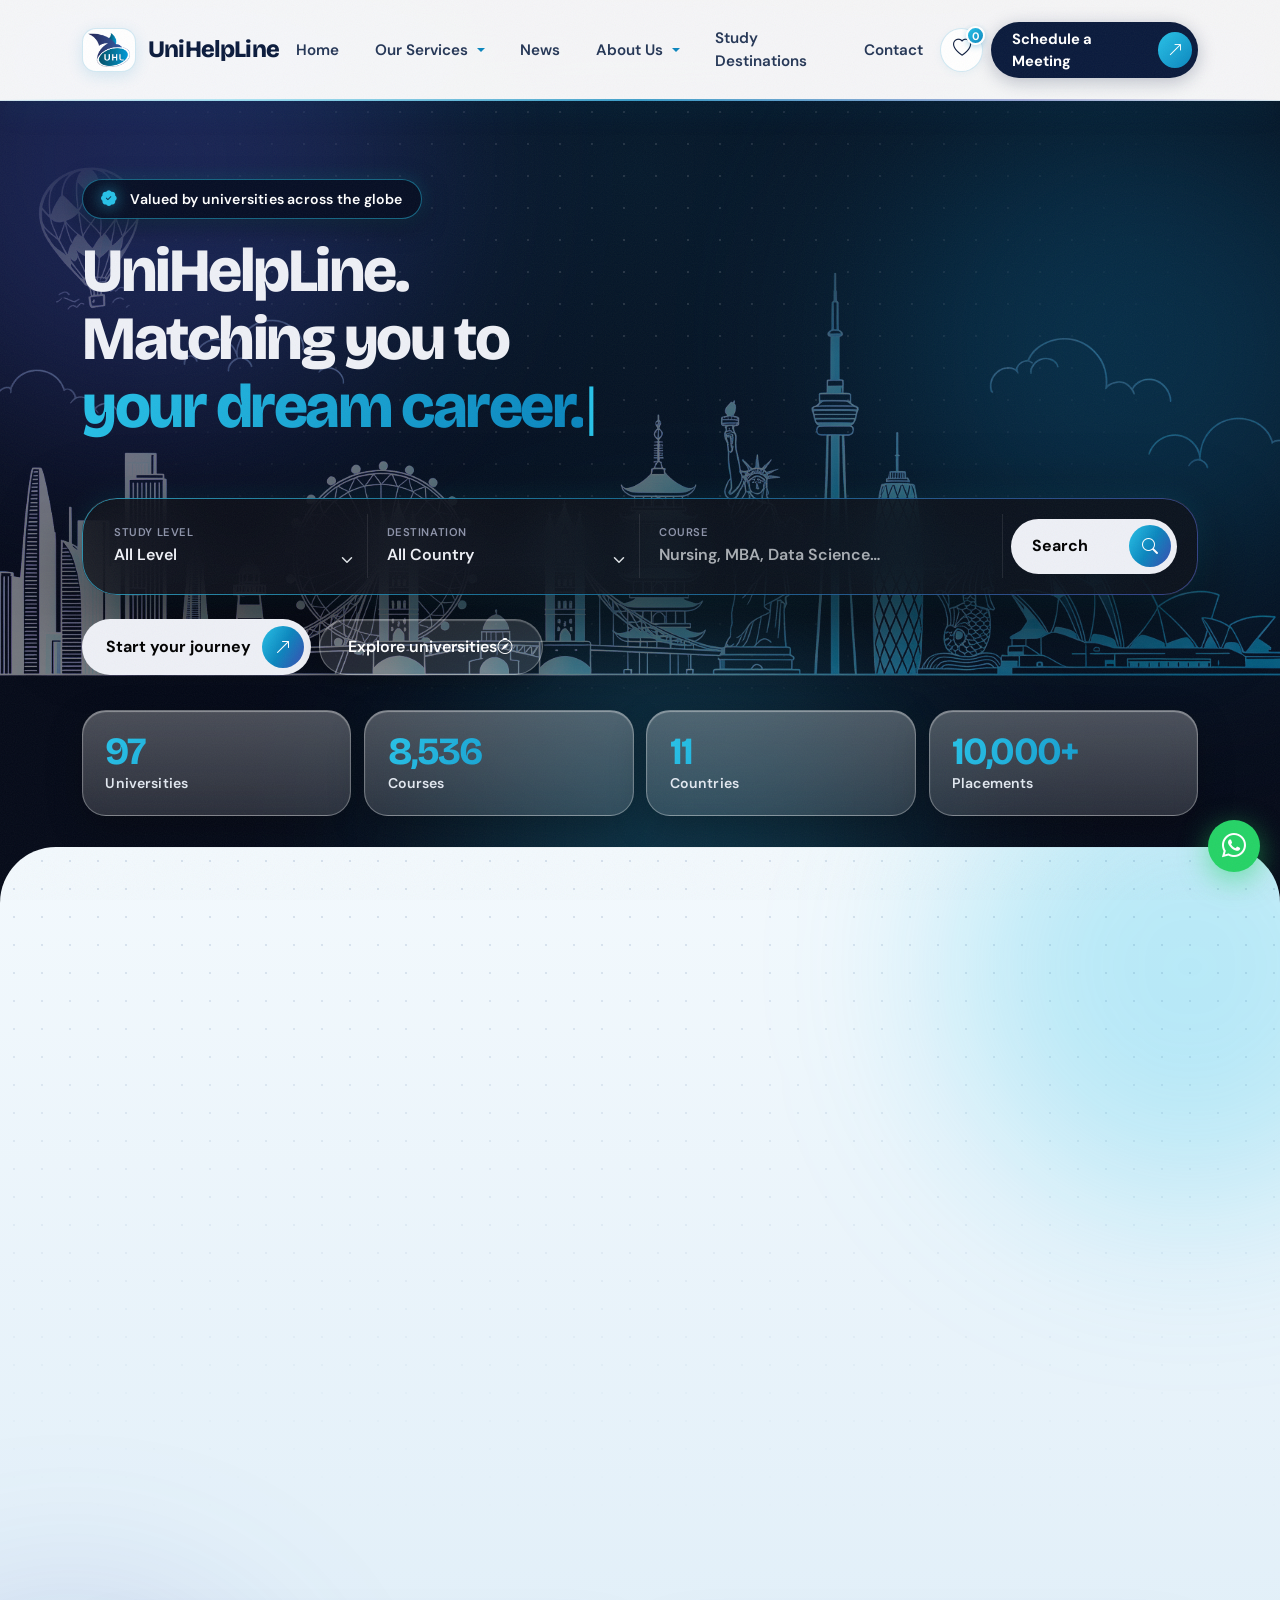
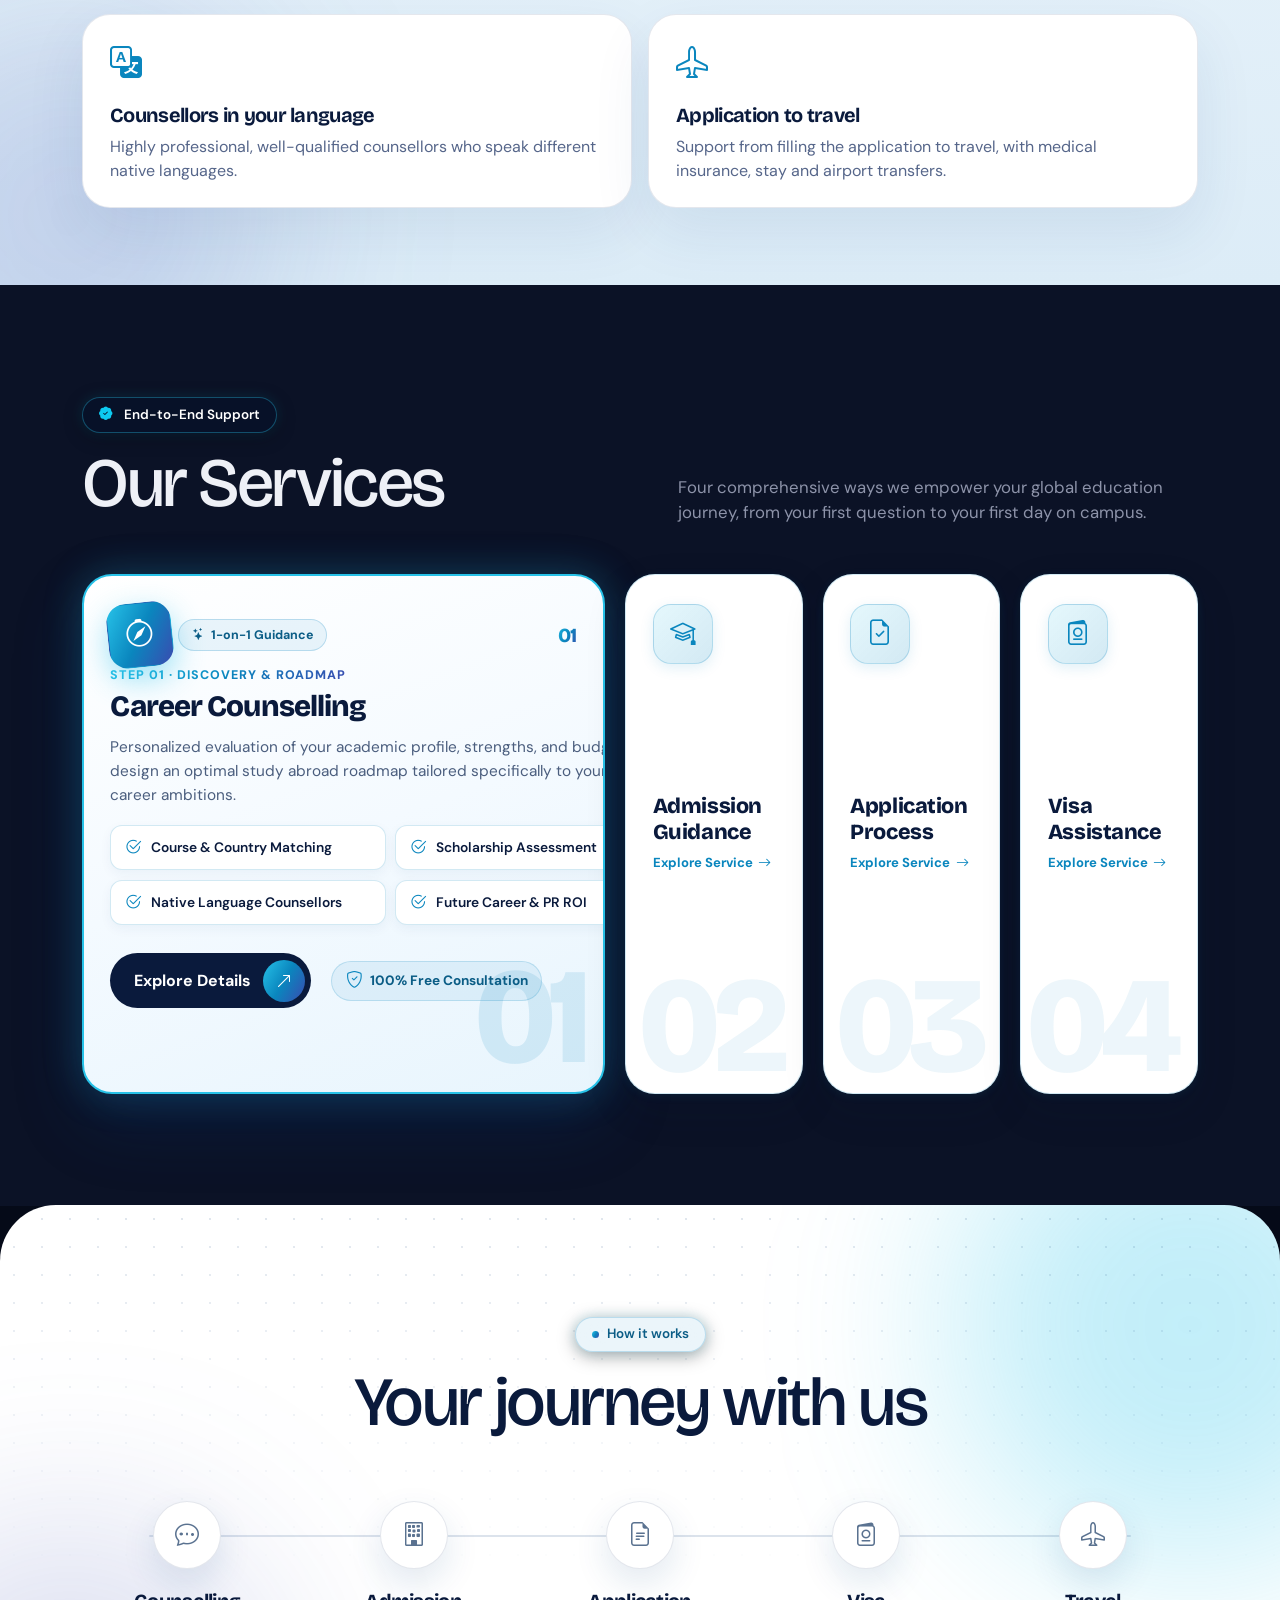
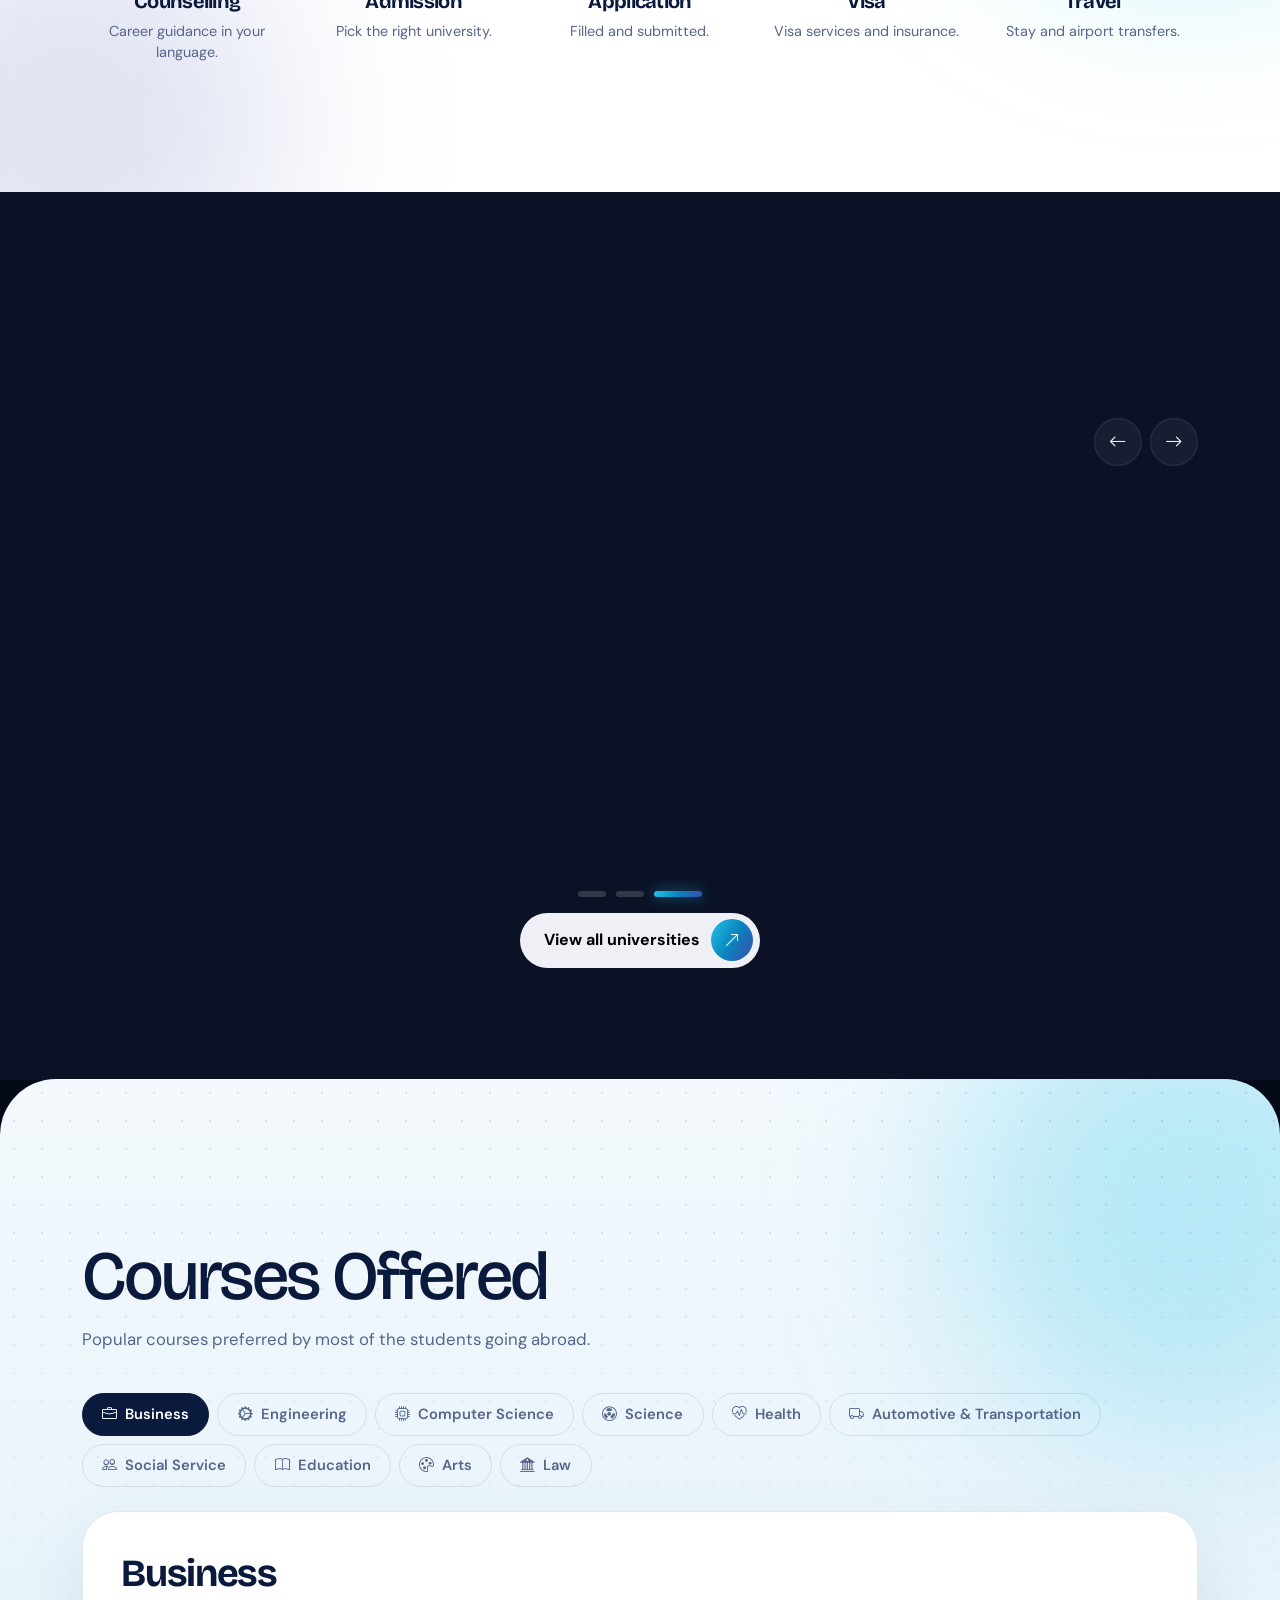
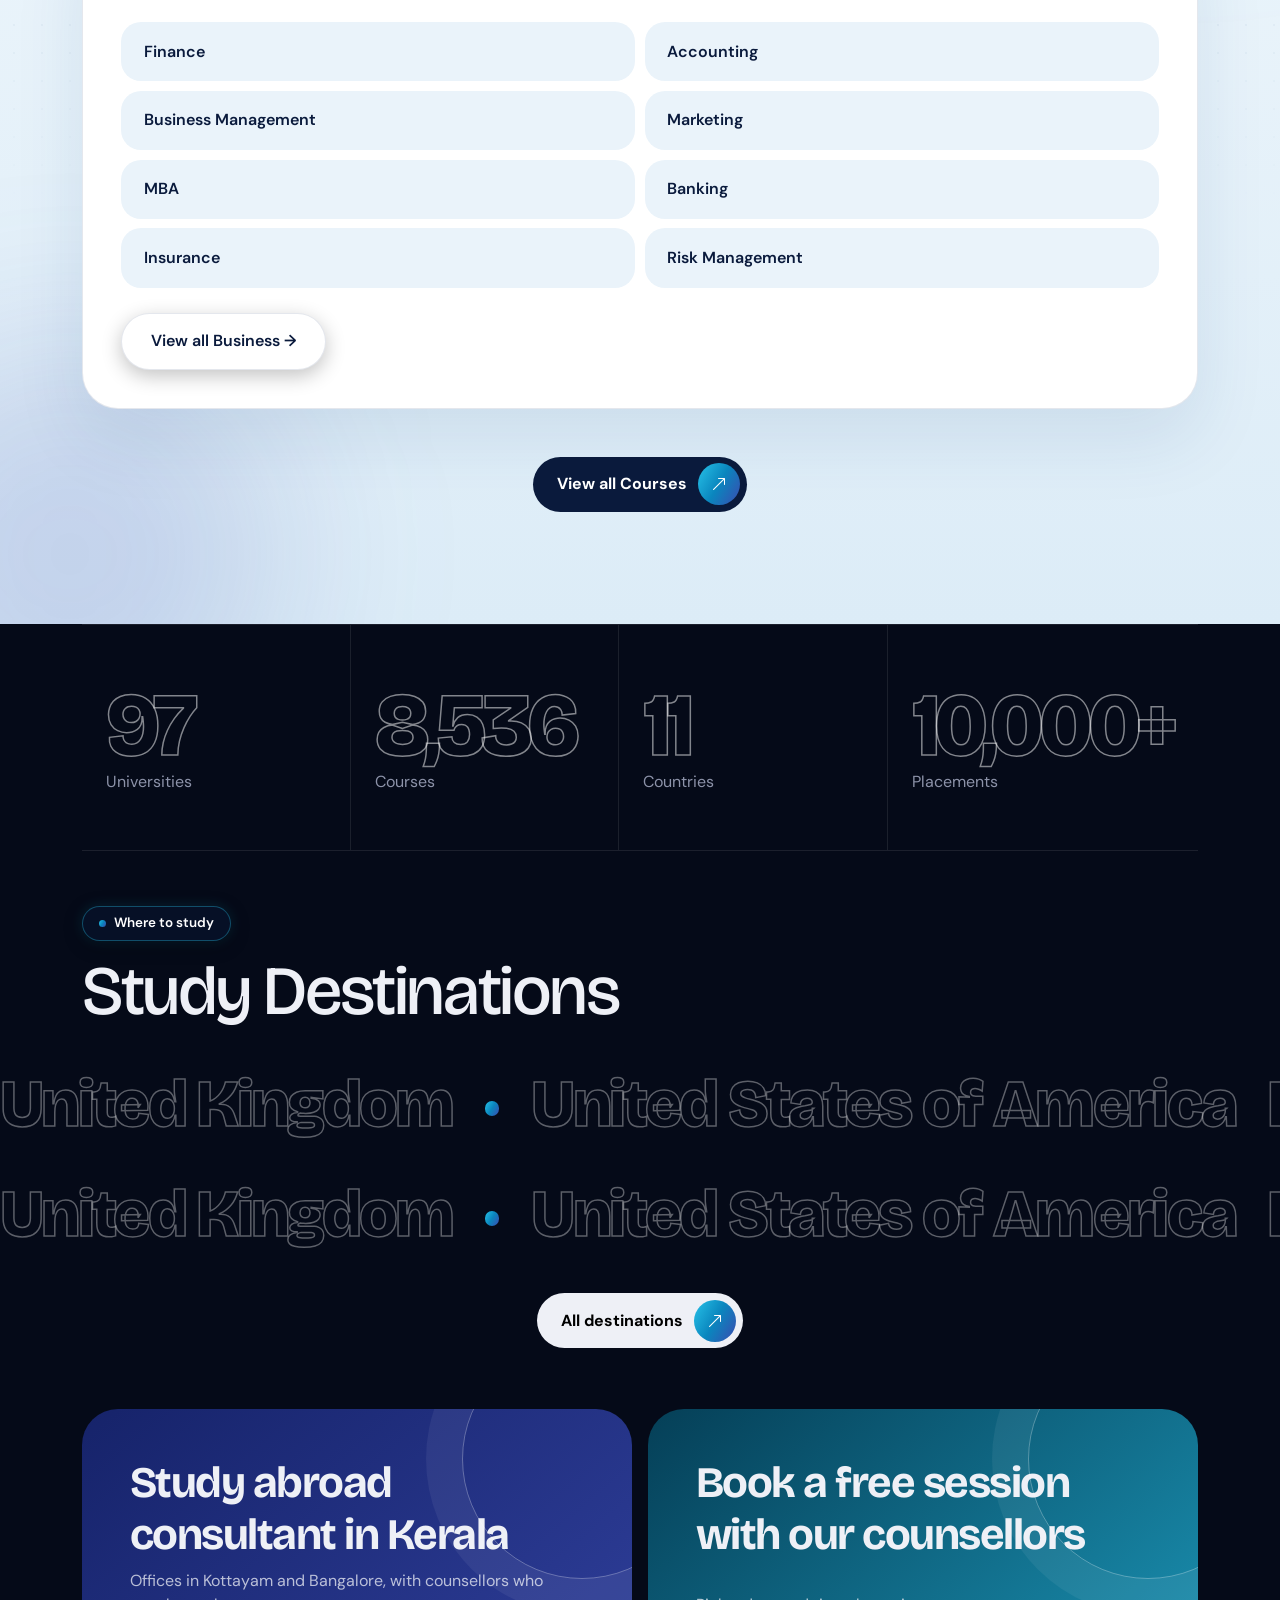
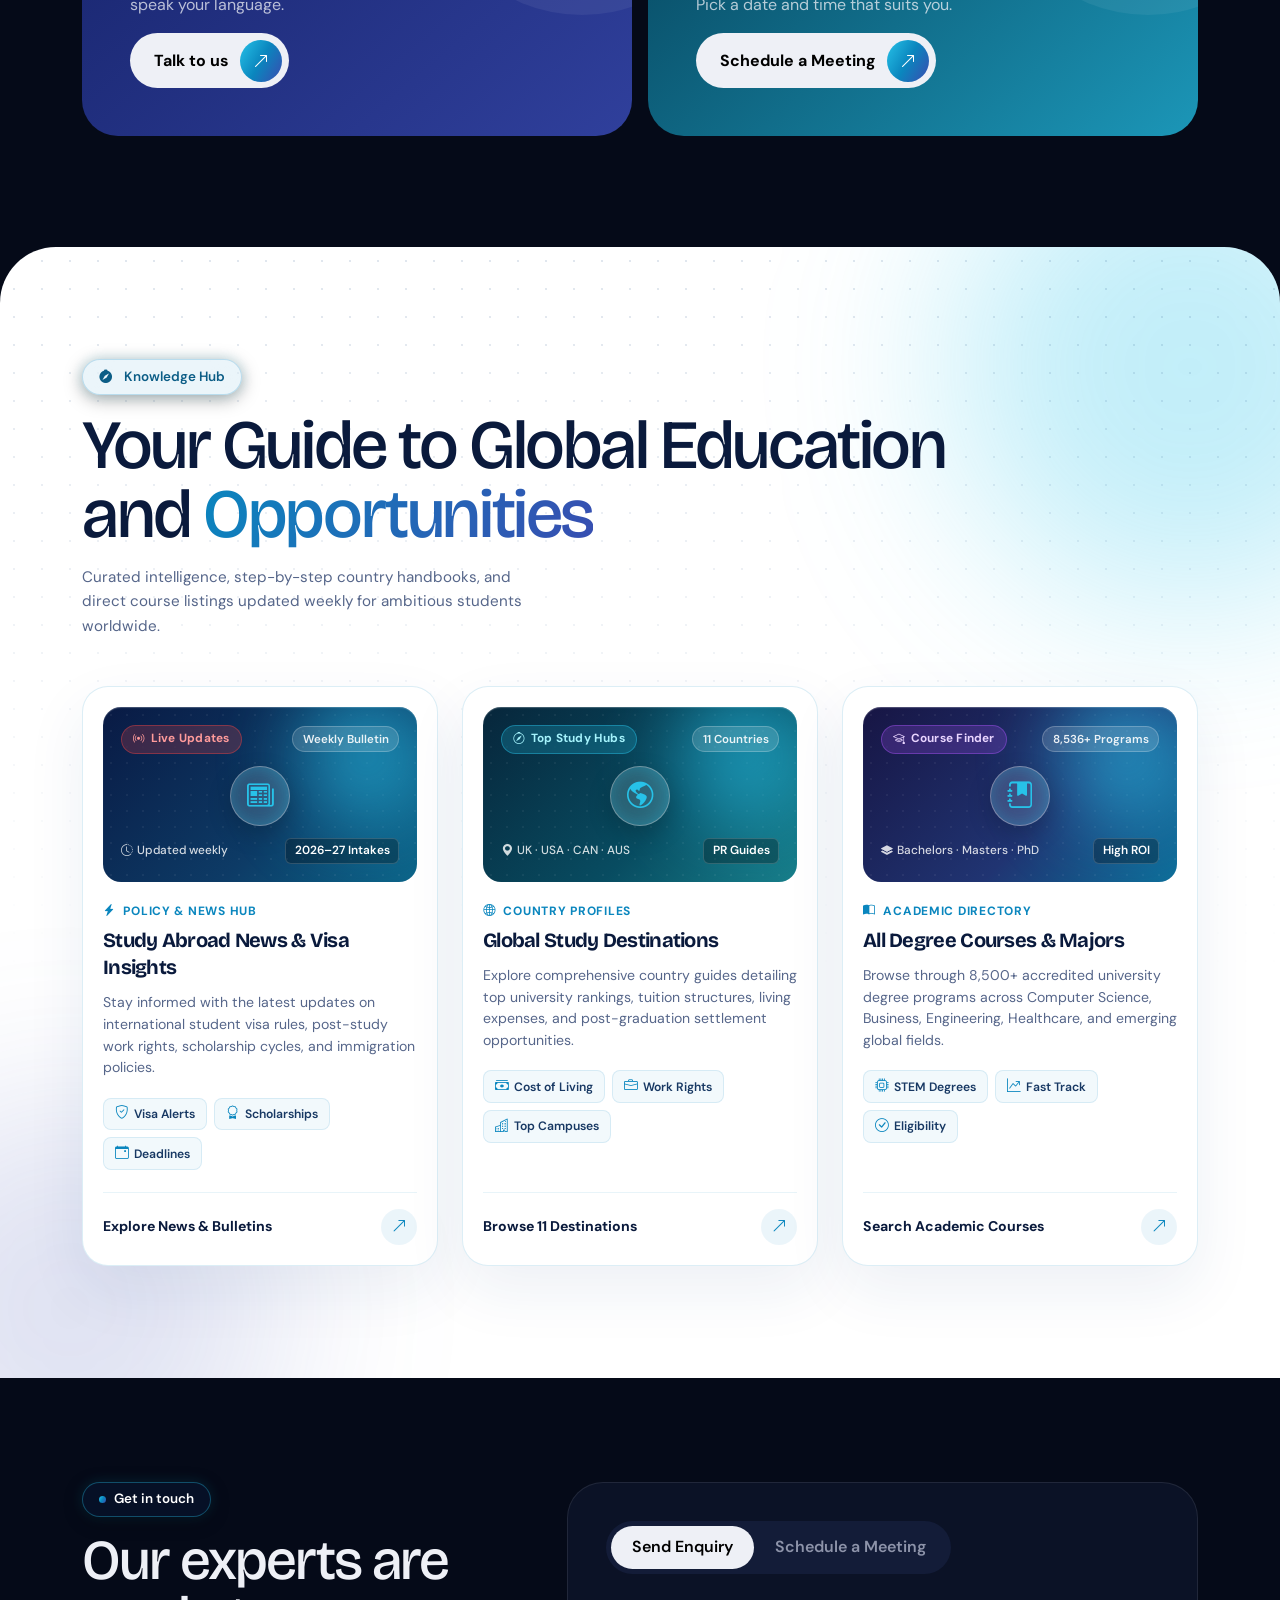
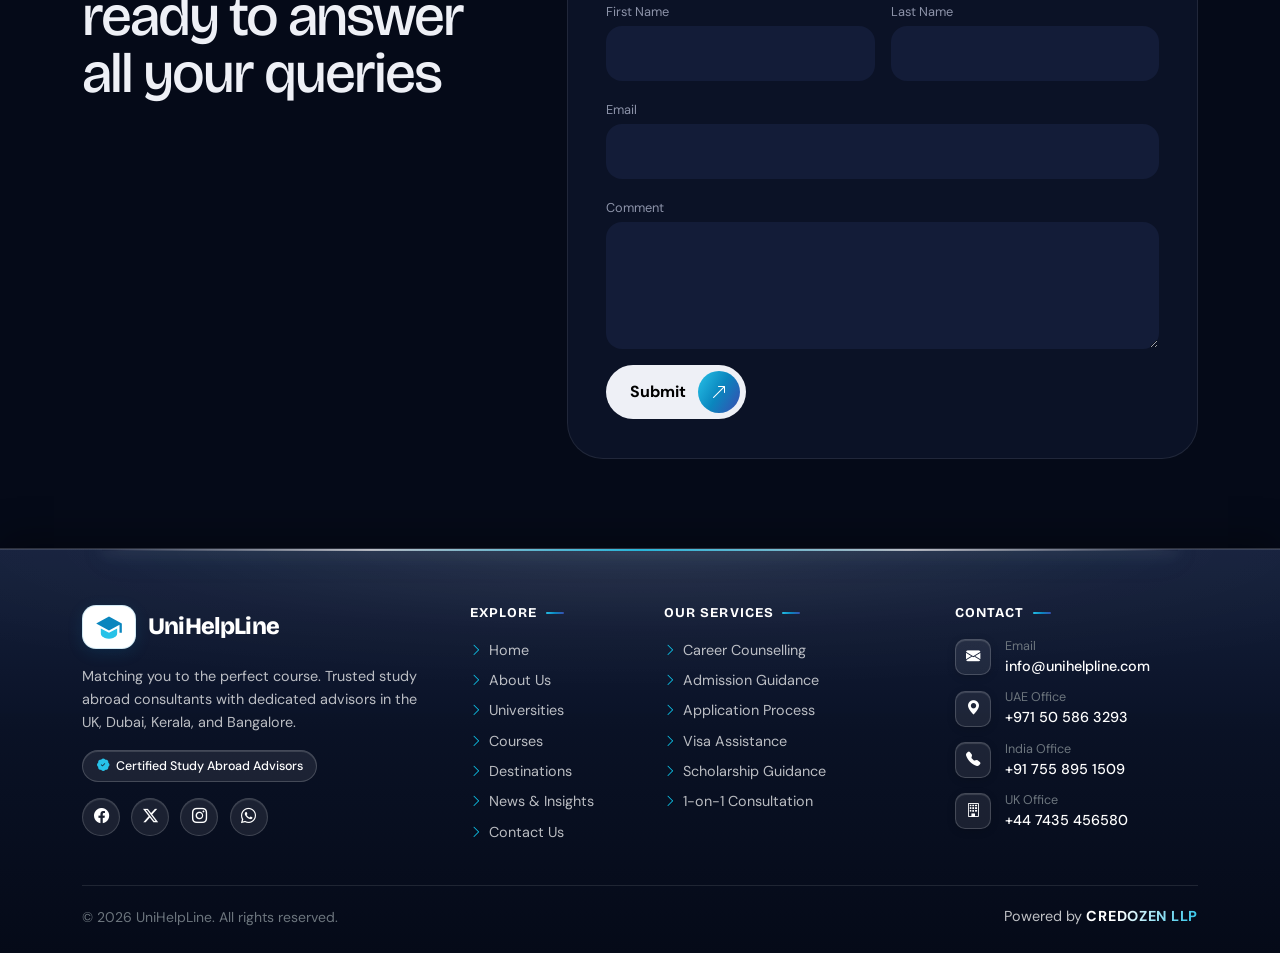
==== commit 3e328678: "update" ====
--- a/index.html
+++ b/index.html
@@ -656,49 +656,96 @@
 
     <footer>
         <div class="container">
-            <div class="row g-4">
-                <div class="col-lg-5"><a class="brand mb-3" href="#home"><span class="lg"><img
-                                src="[data-uri]"
-                                alt="UHL logo"></span>UniHelpLine</a>
-                    <p class="text-secondary" style="max-width:380px">Matching you to the perfect course. Study abroad
-                        consultants with offices in Dubai, Riyadh, Bangalore and Kottayam.</p>
-                    <div class="soc"><a href="https://www.facebook.com/unihelpline.co" target="_blank" rel="noopener"
-                            aria-label="Facebook"><i class="bi bi-facebook"></i></a><a
-                            href="https://twitter.com/creaticksedu" target="_blank" rel="noopener"
-                            aria-label="Twitter"><i class="bi bi-twitter-x"></i></a><a
-                            href="https://www.instagram.com/creatickedu/" target="_blank" rel="noopener"
-                            aria-label="Instagram"><i class="bi bi-instagram"></i></a></div>
-                </div>
-                <div class="col-6 col-lg-3">
-                    <h6>Explore</h6>
-                    <ul class="list-unstyled">
-                        <li><a href="about.html">About Us</a></li>
-                        <li><a href="career-counselling.html">Career Counselling</a></li>
-                        <li><a href="admission-guidance.html">Admission Guidance</a></li>
-                        <li><a href="application-process.html">Application Process</a></li>
-                        <li><a href="visa-assistance.html">Visa Assistance</a></li>
-                        <li><a href="#services">Our Services</a></li>
-                        <li><a href="#universities">Universities</a></li>
-                        <li><a href="#courses">Courses</a></li>
-                        <li><a href="news.html">News & Insights</a></li>
-                        <li><a href="destinations.html">Study Destinations</a></li>
-                        <li><a href="contact.html">Contact Us</a></li>
+            <div class="row g-4 g-lg-5">
+                <!-- Col 1: Brand & Overview -->
+                <div class="col-lg-4 col-md-6">
+                    <a class="brand mb-3" href="#home">
+                        <span class="lg">
+                            <svg width="28" height="28" viewBox="0 0 24 24" fill="none" xmlns="http://www.w3.org/2000/svg">
+                                <path d="M12 3L1 9L12 15L21 10.09V17H23V9L12 3Z" fill="#0A86BE"/>
+                                <path d="M5 13.18V17.5C5 19.98 8.13 22 12 22C15.87 22 19 19.98 19 17.5V13.18L12 17L5 13.18Z" fill="#27C2E8"/>
+                            </svg>
+                        </span>
+                        UniHelpLine
+                    </a>
+                    <p class="footer-desc mb-3">Matching you to the perfect course. Trusted study abroad consultants with dedicated advisors in the UK, Dubai, Kerala, and Bangalore.</p>
+                    <div class="footer-trust-badge mb-3">
+                        <i class="bi bi-patch-check-fill"></i> Certified Study Abroad Advisors
+                    </div>
+                    <div class="soc">
+                        <a href="https://www.facebook.com/unihelpline.co" target="_blank" rel="noopener" aria-label="Facebook"><i class="bi bi-facebook"></i></a>
+                        <a href="https://twitter.com/creaticksedu" target="_blank" rel="noopener" aria-label="Twitter"><i class="bi bi-twitter-x"></i></a>
+                        <a href="https://www.instagram.com/creatickedu/" target="_blank" rel="noopener" aria-label="Instagram"><i class="bi bi-instagram"></i></a>
+                        <a href="https://wa.me/+917558951509" target="_blank" rel="noopener" aria-label="WhatsApp"><i class="bi bi-whatsapp"></i></a>
+                    </div>
+                </div>
+
+                <!-- Col 2: Explore -->
+                <div class="col-lg-2 col-md-6 col-6">
+                    <h6 class="footer-title">Explore</h6>
+                    <ul class="footer-links">
+                        <li><a href="#home"><i class="bi bi-chevron-right small text-info"></i> Home</a></li>
+                        <li><a href="about.html"><i class="bi bi-chevron-right small text-info"></i> About Us</a></li>
+                        <li><a href="#universities"><i class="bi bi-chevron-right small text-info"></i> Universities</a></li>
+                        <li><a href="#courses"><i class="bi bi-chevron-right small text-info"></i> Courses</a></li>
+                        <li><a href="destinations.html"><i class="bi bi-chevron-right small text-info"></i> Destinations</a></li>
+                        <li><a href="news.html"><i class="bi bi-chevron-right small text-info"></i> News &amp; Insights</a></li>
+                        <li><a href="contact.html"><i class="bi bi-chevron-right small text-info"></i> Contact Us</a></li>
                     </ul>
                 </div>
-                <div class="col-6 col-lg-4">
-                    <h6>Contact</h6>
-                    <ul class="list-unstyled">
-                        <li>info@unihelpline.com</li>
-                        <li>UAE +971 50 586 3293</li>
-                        <li>India +91 755 895 1509</li>
-                        <li>UK +44 7435 456580</li>
+
+                <!-- Col 3: Services -->
+                <div class="col-lg-3 col-md-6 col-6">
+                    <h6 class="footer-title">Our Services</h6>
+                    <ul class="footer-links">
+                        <li><a href="career-counselling.html"><i class="bi bi-chevron-right small text-info"></i> Career Counselling</a></li>
+                        <li><a href="admission-guidance.html"><i class="bi bi-chevron-right small text-info"></i> Admission Guidance</a></li>
+                        <li><a href="application-process.html"><i class="bi bi-chevron-right small text-info"></i> Application Process</a></li>
+                        <li><a href="visa-assistance.html"><i class="bi bi-chevron-right small text-info"></i> Visa Assistance</a></li>
+                        <li><a href="#services"><i class="bi bi-chevron-right small text-info"></i> Scholarship Guidance</a></li>
+                        <li><a href="contact.html"><i class="bi bi-chevron-right small text-info"></i> 1-on-1 Consultation</a></li>
                     </ul>
                 </div>
-            </div>
-            <div class="word">UniHelpLine</div>
-            <p class="small text-secondary text-center mt-4 mb-0">© 2020 Unihelpline. All rights reserved. Powered by <a
-                    href="https://livecomputers.net/" target="_blank" rel="noopener" class="text-white">live
-                    computers</a></p>
+
+                <!-- Col 4: Contact -->
+                <div class="col-lg-3 col-md-6 col-12">
+                    <h6 class="footer-title">Contact</h6>
+                    <div class="footer-contact-item">
+                        <div class="contact-icon-box"><i class="bi bi-envelope-fill"></i></div>
+                        <div>
+                            <span class="d-block small text-secondary">Email</span>
+                            <a href="mailto:info@unihelpline.com">info@unihelpline.com</a>
+                        </div>
+                    </div>
+                    <div class="footer-contact-item">
+                        <div class="contact-icon-box"><i class="bi bi-geo-alt-fill"></i></div>
+                        <div>
+                            <span class="d-block small text-secondary">UAE Office</span>
+                            <a href="tel:+971505863293">+971 50 586 3293</a>
+                        </div>
+                    </div>
+                    <div class="footer-contact-item">
+                        <div class="contact-icon-box"><i class="bi bi-telephone-fill"></i></div>
+                        <div>
+                            <span class="d-block small text-secondary">India Office</span>
+                            <a href="tel:+917558951509">+91 755 895 1509</a>
+                        </div>
+                    </div>
+                    <div class="footer-contact-item">
+                        <div class="contact-icon-box"><i class="bi bi-building"></i></div>
+                        <div>
+                            <span class="d-block small text-secondary">UK Office</span>
+                            <a href="tel:+447435456580">+44 7435 456580</a>
+                        </div>
+                    </div>
+                </div>
+            </div>
+
+            <!-- Footer Bottom Row -->
+            <div class="footer-bottom d-flex flex-column flex-md-row align-items-center justify-content-between gap-3 text-center text-md-start">
+                <p class="small text-secondary mb-0">© 2026 UniHelpLine. All rights reserved.</p>
+                <p class="small powered-tag mb-0">Powered by <span class="credozen-badge">CREDOZEN LLP</span></p>
+            </div>
         </div>
     </footer>
 
--- a/style.css
+++ b/style.css
@@ -91,13 +91,16 @@
     display: inline-flex;
     align-items: center;
     gap: .5rem;
-    border: 1px solid var(--line);
-    background: rgba(255, 255, 255, .04);
-    padding: .4rem .9rem;
+    border: 1px solid rgba(39, 194, 232, 0.35);
+    background: rgba(8, 18, 42, 0.85);
+    backdrop-filter: blur(14px);
+    -webkit-backdrop-filter: blur(14px);
+    padding: .42rem 1rem;
     border-radius: 50px;
-    font-size: .82rem;
-    color: var(--mu);
-    font-weight: 500
+    font-size: .84rem;
+    color: #ffffff;
+    font-weight: 600;
+    box-shadow: 0 4px 18px rgba(0, 0, 0, 0.35), 0 0 14px rgba(39, 194, 232, 0.16);
 }
 
 .tag:before {
@@ -105,7 +108,13 @@
     width: 7px;
     height: 7px;
     border-radius: 50%;
-    background: var(--grad)
+    background: var(--grad);
+    flex-shrink: 0;
+}
+
+.tag:has(i):before,
+.tag:has(.bi):before {
+    display: none;
 }
 
 .h2 {
@@ -593,11 +602,11 @@
     background-size: cover;
     background-position: center bottom;
     background-repeat: no-repeat;
-    filter: invert(1) hue-rotate(185deg) brightness(1.25) contrast(1.1);
+    filter: invert(1) hue-rotate(185deg) brightness(1.15) contrast(1.1);
     mix-blend-mode: screen;
-    opacity: 0.55;
-    -webkit-mask-image: linear-gradient(180deg, rgba(0,0,0,1) 0%, rgba(0,0,0,1) 82%, rgba(0,0,0,0.1) 100%);
-    mask-image: linear-gradient(180deg, rgba(0,0,0,1) 0%, rgba(0,0,0,1) 82%, rgba(0,0,0,0.1) 100%);
+    opacity: 0.45;
+    -webkit-mask-image: linear-gradient(180deg, rgba(0,0,0,0) 0%, rgba(0,0,0,0.1) 18%, rgba(0,0,0,0.85) 42%, rgba(0,0,0,1) 80%, rgba(0,0,0,0.05) 100%);
+    mask-image: linear-gradient(180deg, rgba(0,0,0,0) 0%, rgba(0,0,0,0.1) 18%, rgba(0,0,0,0.85) 42%, rgba(0,0,0,1) 80%, rgba(0,0,0,0.05) 100%);
     pointer-events: none;
     z-index: 1;
 }
@@ -605,6 +614,36 @@
 .hero > .container {
     position: relative;
     z-index: 2;
+}
+
+.hero .tag {
+    display: inline-flex;
+    align-items: center;
+    gap: 0.55rem;
+    background: rgba(6, 14, 34, 0.92);
+    backdrop-filter: blur(16px);
+    -webkit-backdrop-filter: blur(16px);
+    border: 1.5px solid rgba(39, 194, 232, 0.48);
+    padding: 0.45rem 1.15rem;
+    border-radius: 50px;
+    font-size: 0.88rem;
+    color: #ffffff !important;
+    font-weight: 600;
+    letter-spacing: 0.015em;
+    box-shadow: 0 6px 24px rgba(0, 0, 0, 0.5), 0 0 18px rgba(39, 194, 232, 0.22);
+    position: relative;
+    z-index: 5;
+    margin-bottom: 1.25rem !important;
+}
+
+.hero .tag:before {
+    display: none !important;
+}
+
+.hero .tag i {
+    color: #27C2E8 !important;
+    font-size: 0.98rem;
+    filter: drop-shadow(0 0 8px rgba(39, 194, 232, 0.7));
 }
 
 .mesh {
@@ -1151,40 +1190,49 @@
 /* services expand */
 .sx {
     display: flex;
-    gap: 1.2rem;
+    gap: 1.25rem;
     height: 520px;
     position: relative;
+    contain: layout;
 }
 
 .ex {
-    flex: 1;
+    flex: 1 1 0%;
+    min-width: 0;
     border-radius: 30px;
     background: #ffffff;
-    border: 1px solid rgba(10, 134, 190, 0.18);
+    border: 1.5px solid rgba(10, 134, 190, 0.18);
     padding: 1.85rem 1.65rem;
     position: relative;
     overflow: hidden;
-    transition: flex 0.75s var(--ease), border-color 0.4s ease, box-shadow 0.4s ease, transform 0.4s ease, background 0.5s ease;
     cursor: pointer;
     display: flex;
     flex-direction: column;
-    justify-content: space-between;
-    box-shadow: 0 16px 40px rgba(5, 20, 50, 0.16), 0 2px 10px rgba(39, 194, 232, 0.08);
+    box-shadow: 0 16px 40px rgba(5, 20, 50, 0.14), 0 2px 10px rgba(39, 194, 232, 0.08);
+    transition: flex 0.65s cubic-bezier(0.2, 0.85, 0.25, 1),
+                border-color 0.4s ease,
+                box-shadow 0.45s ease,
+                transform 0.4s cubic-bezier(0.2, 0.85, 0.25, 1),
+                background 0.5s ease;
+    will-change: flex;
+    user-select: none;
 }
 
 .ex:hover:not(.on) {
     border-color: rgba(39, 194, 232, 0.65);
     background: #ffffff;
-    transform: translateY(-6px);
+    transform: translateY(-5px);
     box-shadow: 0 22px 50px rgba(10, 75, 140, 0.2), 0 0 28px rgba(39, 194, 232, 0.22);
 }
 
 .ex.on {
-    flex: 3.6;
+    flex: 3.8 1 0%;
     background: linear-gradient(160deg, #ffffff 0%, #f4faff 50%, #e8f5fd 100%);
     border: 2px solid #27C2E8;
     box-shadow: 0 28px 70px rgba(10, 60, 130, 0.24), 0 0 38px rgba(39, 194, 232, 0.26);
     cursor: default;
+    transform: none;
+    user-select: auto;
 }
 
 /* Watermark number in background */
@@ -1201,7 +1249,7 @@
     pointer-events: none;
     user-select: none;
     letter-spacing: -0.05em;
-    transition: opacity 0.5s ease, transform 0.5s ease;
+    transition: opacity 0.5s ease, transform 0.55s cubic-bezier(0.2, 0.85, 0.25, 1);
 }
 
 .ex.on .ex-watermark {
@@ -1215,7 +1263,8 @@
     justify-content: space-between;
     align-items: center;
     position: relative;
-    z-index: 2;
+    z-index: 3;
+    flex-shrink: 0;
 }
 
 .ex .num {
@@ -1224,7 +1273,10 @@
     font-weight: 800;
     color: #0A86BE;
     letter-spacing: -0.02em;
-    transition: color 0.4s ease;
+    opacity: 0;
+    transform: scale(0.85);
+    transition: opacity 0.35s ease, transform 0.4s cubic-bezier(0.2, 0.85, 0.25, 1);
+    pointer-events: none;
 }
 
 .ex.on .num {
@@ -1232,6 +1284,9 @@
     -webkit-background-clip: text;
     background-clip: text;
     color: transparent;
+    opacity: 1;
+    transform: scale(1);
+    transition-delay: 0.1s;
 }
 
 .ex .ic {
@@ -1243,7 +1298,11 @@
     place-items: center;
     font-size: 1.6rem;
     color: #0A86BE;
-    transition: 0.5s var(--ease);
+    transition: transform 0.55s cubic-bezier(0.2, 0.85, 0.25, 1),
+                background 0.4s ease,
+                color 0.4s ease,
+                box-shadow 0.4s ease,
+                border-color 0.4s ease;
     border: 1px solid rgba(10, 134, 190, 0.22);
     box-shadow: 0 4px 14px rgba(10, 134, 190, 0.12);
     flex-shrink: 0;
@@ -1275,27 +1334,36 @@
     color: #0b5d86;
     border: 1px solid rgba(10, 134, 190, 0.22);
     opacity: 0;
-    transform: translateX(-10px);
-    transition: opacity 0.4s ease, transform 0.4s ease;
+    transform: translateX(-12px);
+    transition: opacity 0.25s ease, transform 0.25s ease;
     white-space: nowrap;
+    pointer-events: none;
 }
 
 .ex.on .ex-tag {
     opacity: 1;
-    transform: none;
-    transition-delay: 0.15s;
+    transform: translateX(0);
+    pointer-events: auto;
+    transition: opacity 0.45s ease 0.15s, transform 0.45s cubic-bezier(0.2, 0.85, 0.25, 1) 0.15s;
 }
 
 /* Preview teaser when card is COLLAPSED */
 .ex-preview {
+    position: absolute;
+    left: 1.65rem;
+    top: 50%;
+    transform: translateY(-50%);
     display: flex;
     flex-direction: column;
     align-items: flex-start;
     gap: 0.5rem;
-    position: relative;
     z-index: 2;
-    transition: opacity 0.35s ease, transform 0.35s ease;
-    margin: auto 0;
+    width: max-content;
+    max-width: 140px;
+    opacity: 1;
+    visibility: visible;
+    pointer-events: auto;
+    transition: opacity 0.4s ease 0.18s, transform 0.45s cubic-bezier(0.2, 0.85, 0.25, 1) 0.18s;
 }
 
 .ex-preview .ex-sub {
@@ -1305,6 +1373,7 @@
     color: #0a1a3c;
     line-height: 1.2;
     letter-spacing: -0.02em;
+    display: block;
 }
 
 .ex-preview .ex-hint {
@@ -1315,6 +1384,7 @@
     font-weight: 700;
     color: #0A86BE;
     transition: transform 0.3s ease, color 0.3s ease;
+    white-space: nowrap;
 }
 
 .ex:hover:not(.on) .ex-hint {
@@ -1324,41 +1394,39 @@
 
 .ex.on .ex-preview {
     opacity: 0;
+    visibility: hidden;
+    transform: translateY(calc(-50% + 16px));
     pointer-events: none;
-    position: absolute;
-    transform: translateY(20px);
+    transition: opacity 0.2s ease, transform 0.2s ease, visibility 0s linear 0.2s;
 }
 
 /* Body container when card is EXPANDED */
 .ex-body {
-    position: relative;
+    position: absolute;
+    left: 1.65rem;
+    top: 5.4rem;
+    width: 560px;
     z-index: 2;
     display: flex;
     flex-direction: column;
-}
-
-.ex:not(.on) .ex-body {
-    display: none;
+    opacity: 0;
+    visibility: hidden;
+    transform: translateX(24px);
+    pointer-events: none;
+    transition: opacity 0.22s ease, transform 0.22s ease, visibility 0s linear 0.22s;
 }
 
 .ex.on .ex-body {
-    display: flex;
-    animation: fadeInBody 0.6s var(--ease) forwards;
-}
-
-@keyframes fadeInBody {
-    from {
-        opacity: 0;
-        transform: translateY(18px);
-    }
-    to {
-        opacity: 1;
-        transform: none;
-    }
+    opacity: 1;
+    visibility: visible;
+    transform: translateX(0);
+    pointer-events: auto;
+    transition: opacity 0.45s cubic-bezier(0.2, 0.85, 0.25, 1) 0.14s,
+                transform 0.5s cubic-bezier(0.2, 0.85, 0.25, 1) 0.14s;
 }
 
 .ex-title-wrap {
-    margin-bottom: 0.5rem;
+    margin-bottom: 0.4rem;
 }
 
 .ex-kicker {
@@ -1387,8 +1455,8 @@
     color: #4b5e7e;
     font-size: 0.96rem;
     line-height: 1.55;
-    margin: 0.5rem 0 1.1rem;
-    max-width: 620px;
+    margin: 0.45rem 0 1.1rem;
+    max-width: 540px;
 }
 
 /* Feature pills grid inside expanded card */
@@ -1396,8 +1464,8 @@
     display: grid;
     grid-template-columns: repeat(2, 1fr);
     gap: 0.6rem;
-    margin-bottom: 1.4rem;
-    max-width: 650px;
+    margin-bottom: 1.3rem;
+    max-width: 560px;
 }
 
 .f-pill {
@@ -1434,7 +1502,7 @@
     align-items: center;
     gap: 1.25rem;
     flex-wrap: wrap;
-    padding-top: 0.6rem;
+    padding-top: 0.5rem;
 }
 
 .ex-footer .btn-x {
@@ -1465,6 +1533,23 @@
     font-size: 1.05rem;
 }
 
+@media (min-width: 992px) and (max-width: 1199px) {
+    .sx {
+        height: 540px;
+    }
+    .ex.on {
+        flex: 4.5 1 0%;
+    }
+    .ex-body {
+        width: 470px;
+    }
+    .ex-features {
+        grid-template-columns: 1fr;
+        gap: 0.45rem;
+        margin-bottom: 1rem;
+    }
+}
+
 @media(max-width:991px) {
     .sx {
         flex-direction: column;
@@ -1479,6 +1564,7 @@
         cursor: default;
         padding: 1.6rem 1.4rem;
         border-radius: 26px;
+        transform: none !important;
     }
 
     .ex-preview {
@@ -1486,15 +1572,27 @@
     }
 
     .ex-body {
+        position: relative !important;
+        top: auto !important;
+        left: auto !important;
+        width: 100% !important;
+        max-width: 100% !important;
         display: flex !important;
         opacity: 1 !important;
+        visibility: visible !important;
         transform: none !important;
+        pointer-events: auto !important;
         margin-top: 1rem;
     }
 
     .ex-tag {
-        opacity: 1;
-        transform: none;
+        opacity: 1 !important;
+        transform: none !important;
+    }
+
+    .ex .num {
+        opacity: 1 !important;
+        transform: none !important;
     }
 
     .ex-features {
@@ -2449,56 +2547,196 @@
     color: var(--a1)
 }
 
+#contact {
+    padding: 6.5rem 0 5.5rem;
+    position: relative;
+}
+
 /* footer */
 footer {
-    padding: 5rem 0 2rem;
-    border-top: 1px solid var(--line);
-    overflow: hidden
-}
-
-.word {
-    font-family: 'Bricolage Grotesque';
-    font-weight: 800;
-    font-size: clamp(3.5rem, 15.5vw, 15rem);
-    letter-spacing: -.07em;
-    line-height: .85;
-    text-align: center;
-    -webkit-text-stroke: 1.5px rgba(255, 255, 255, .22);
-    color: transparent;
-    margin-top: 3rem;
-    transition: .6s
-}
-
-.word:hover {
+    position: relative;
+    padding: 3.5rem 0 1.6rem;
+    background: radial-gradient(ellipse 70% 140px at 50% 0%, rgba(255, 255, 255, 0.09) 0%, rgba(255, 255, 255, 0.02) 60%, transparent 100%),
+                linear-gradient(180deg, rgba(22, 34, 62, 0.96) 0%, rgba(10, 18, 38, 0.98) 45%, #050a18 100%);
+    border-top: 1px solid rgba(255, 255, 255, 0.16);
+    box-shadow: inset 0 1px 0 0 rgba(255, 255, 255, 0.14), 0 -12px 35px rgba(0, 0, 0, 0.3);
+    overflow: hidden;
+}
+
+footer::before {
+    content: '';
+    position: absolute;
+    top: 0;
+    left: 8%;
+    right: 8%;
+    height: 2px;
+    background: linear-gradient(90deg, transparent, rgba(255, 255, 255, 0.65), rgba(39, 194, 232, 0.9), rgba(255, 255, 255, 0.65), transparent);
+    box-shadow: 0 0 16px rgba(255, 255, 255, 0.4), 0 0 32px rgba(39, 194, 232, 0.35);
+    pointer-events: none;
+}
+
+footer .footer-title {
+    font-family: 'Bricolage Grotesque', sans-serif;
+    font-size: 0.84rem;
+    font-weight: 700;
+    text-transform: uppercase;
+    letter-spacing: 0.08em;
+    color: #ffffff;
+    margin-bottom: 1rem;
+    display: flex;
+    align-items: center;
+    gap: 0.5rem;
+}
+
+footer .footer-title::after {
+    content: '';
+    display: inline-block;
+    width: 18px;
+    height: 2px;
     background: var(--grad);
-    -webkit-background-clip: text;
-    background-clip: text;
-    -webkit-text-stroke: 0
-}
-
-footer li {
-    margin: .5rem 0;
-    color: var(--mu)
-}
-
-footer li a:hover {
-    color: var(--tx)
-}
-
-.soc a {
+    border-radius: 2px;
+}
+
+footer .footer-desc {
+    color: rgba(255, 255, 255, 0.72);
+    font-size: 0.9rem;
+    line-height: 1.6;
+    max-width: 380px;
+}
+
+footer .footer-links {
+    list-style: none;
+    padding: 0;
+    margin: 0;
+}
+
+footer .footer-links li {
+    margin: 0.38rem 0;
+}
+
+footer .footer-links a {
+    color: rgba(255, 255, 255, 0.72);
+    font-size: 0.9rem;
+    text-decoration: none;
+    display: inline-flex;
+    align-items: center;
+    gap: 0.4rem;
+    transition: all 0.25s ease;
+}
+
+footer .footer-links a:hover {
+    color: #ffffff;
+    transform: translateX(4px);
+}
+
+footer .footer-contact-item {
+    display: flex;
+    align-items: center;
+    gap: 0.85rem;
+    margin-bottom: 0.68rem;
+    font-size: 0.9rem;
+    color: rgba(255, 255, 255, 0.72);
+}
+
+footer .footer-contact-item a {
+    color: #ffffff;
+    transition: color 0.2s ease;
+    text-decoration: none;
+    font-weight: 500;
+}
+
+footer .footer-contact-item a:hover {
+    color: var(--a1);
+}
+
+footer .contact-icon-box {
+    width: 36px;
+    height: 36px;
+    min-width: 36px;
+    border-radius: 10px;
+    background: rgba(255, 255, 255, 0.08);
+    border: 1px solid rgba(255, 255, 255, 0.18);
+    display: grid;
+    place-items: center;
+    color: #ffffff;
+    font-size: 0.9rem;
+    transition: all 0.25s ease;
+    box-shadow: 0 2px 8px rgba(0, 0, 0, 0.15), inset 0 1px 1px rgba(255, 255, 255, 0.15);
+}
+
+footer .footer-contact-item:hover .contact-icon-box {
+    background: rgba(255, 255, 255, 0.18);
+    border-color: rgba(39, 194, 232, 0.6);
+    transform: scale(1.06);
+    color: #ffffff;
+    box-shadow: 0 4px 14px rgba(39, 194, 232, 0.25), inset 0 1px 2px rgba(255, 255, 255, 0.3);
+}
+
+footer .soc a {
     display: inline-grid;
     place-items: center;
-    width: 44px;
-    height: 44px;
+    width: 38px;
+    height: 38px;
     border-radius: 50%;
-    border: 1px solid var(--line);
-    margin-right: .4rem;
-    transition: .3s
-}
-
-.soc a:hover {
-    background: var(--tx);
-    color: #000
+    background: rgba(255, 255, 255, 0.08);
+    border: 1px solid rgba(255, 255, 255, 0.16);
+    color: #ffffff;
+    margin-right: 0.45rem;
+    transition: all 0.3s cubic-bezier(.16, .84, .24, 1);
+    font-size: 0.95rem;
+    text-decoration: none;
+    box-shadow: inset 0 1px 1px rgba(255, 255, 255, 0.12);
+}
+
+footer .soc a:hover {
+    background: #ffffff;
+    border-color: #ffffff;
+    color: #050a18;
+    transform: translateY(-2px);
+    box-shadow: 0 6px 20px rgba(255, 255, 255, 0.35);
+}
+
+footer .footer-trust-badge {
+    display: inline-flex;
+    align-items: center;
+    gap: 0.45rem;
+    background: rgba(255, 255, 255, 0.08);
+    border: 1px solid rgba(255, 255, 255, 0.18);
+    padding: 0.35rem 0.85rem;
+    border-radius: 100px;
+    font-size: 0.78rem;
+    color: #ffffff;
+    font-weight: 500;
+    box-shadow: inset 0 1px 0 rgba(255, 255, 255, 0.14);
+}
+
+footer .footer-trust-badge i {
+    color: #27C2E8;
+}
+
+footer .footer-bottom {
+    margin-top: 2.25rem;
+    padding-top: 1.25rem;
+    border-top: 1px solid rgba(255, 255, 255, 0.1);
+}
+
+footer .powered-tag {
+    color: rgba(255, 255, 255, 0.75);
+    font-size: 0.9rem;
+}
+
+footer .credozen-badge {
+    color: #ffffff;
+    font-weight: 700;
+    letter-spacing: 0.05em;
+    background: linear-gradient(120deg, #ffffff 30%, var(--a1));
+    -webkit-background-clip: text;
+    -webkit-text-fill-color: transparent;
+    transition: opacity 0.2s ease;
+}
+
+footer .credozen-badge:hover {
+    opacity: 0.85;
 }
 
 .offcanvas {
@@ -3059,21 +3297,22 @@
     }
 
     .hero .tag {
-        font-size: 0.76rem;
+        font-size: 0.78rem;
         font-weight: 600;
-        padding: 0.35rem 0.85rem;
-        margin-bottom: 0 !important;
+        padding: 0.4rem 0.95rem;
+        margin-bottom: 0.5rem !important;
         align-self: flex-start;
-        background: rgba(39, 194, 232, 0.08);
-        border: 1px solid rgba(39, 194, 232, 0.28);
-        backdrop-filter: blur(12px);
-        -webkit-backdrop-filter: blur(12px);
-        box-shadow: 0 4px 16px rgba(10, 134, 190, 0.15);
+        background: rgba(6, 14, 34, 0.92);
+        border: 1.5px solid rgba(39, 194, 232, 0.45);
+        backdrop-filter: blur(14px);
+        -webkit-backdrop-filter: blur(14px);
+        box-shadow: 0 4px 16px rgba(10, 134, 190, 0.25);
+        color: #ffffff !important;
     }
 
     .hero::before {
-        background-position: center 5%;
-        opacity: 0.45;
+        background-position: center bottom;
+        opacity: 0.38;
     }
 
     .hero h1 {
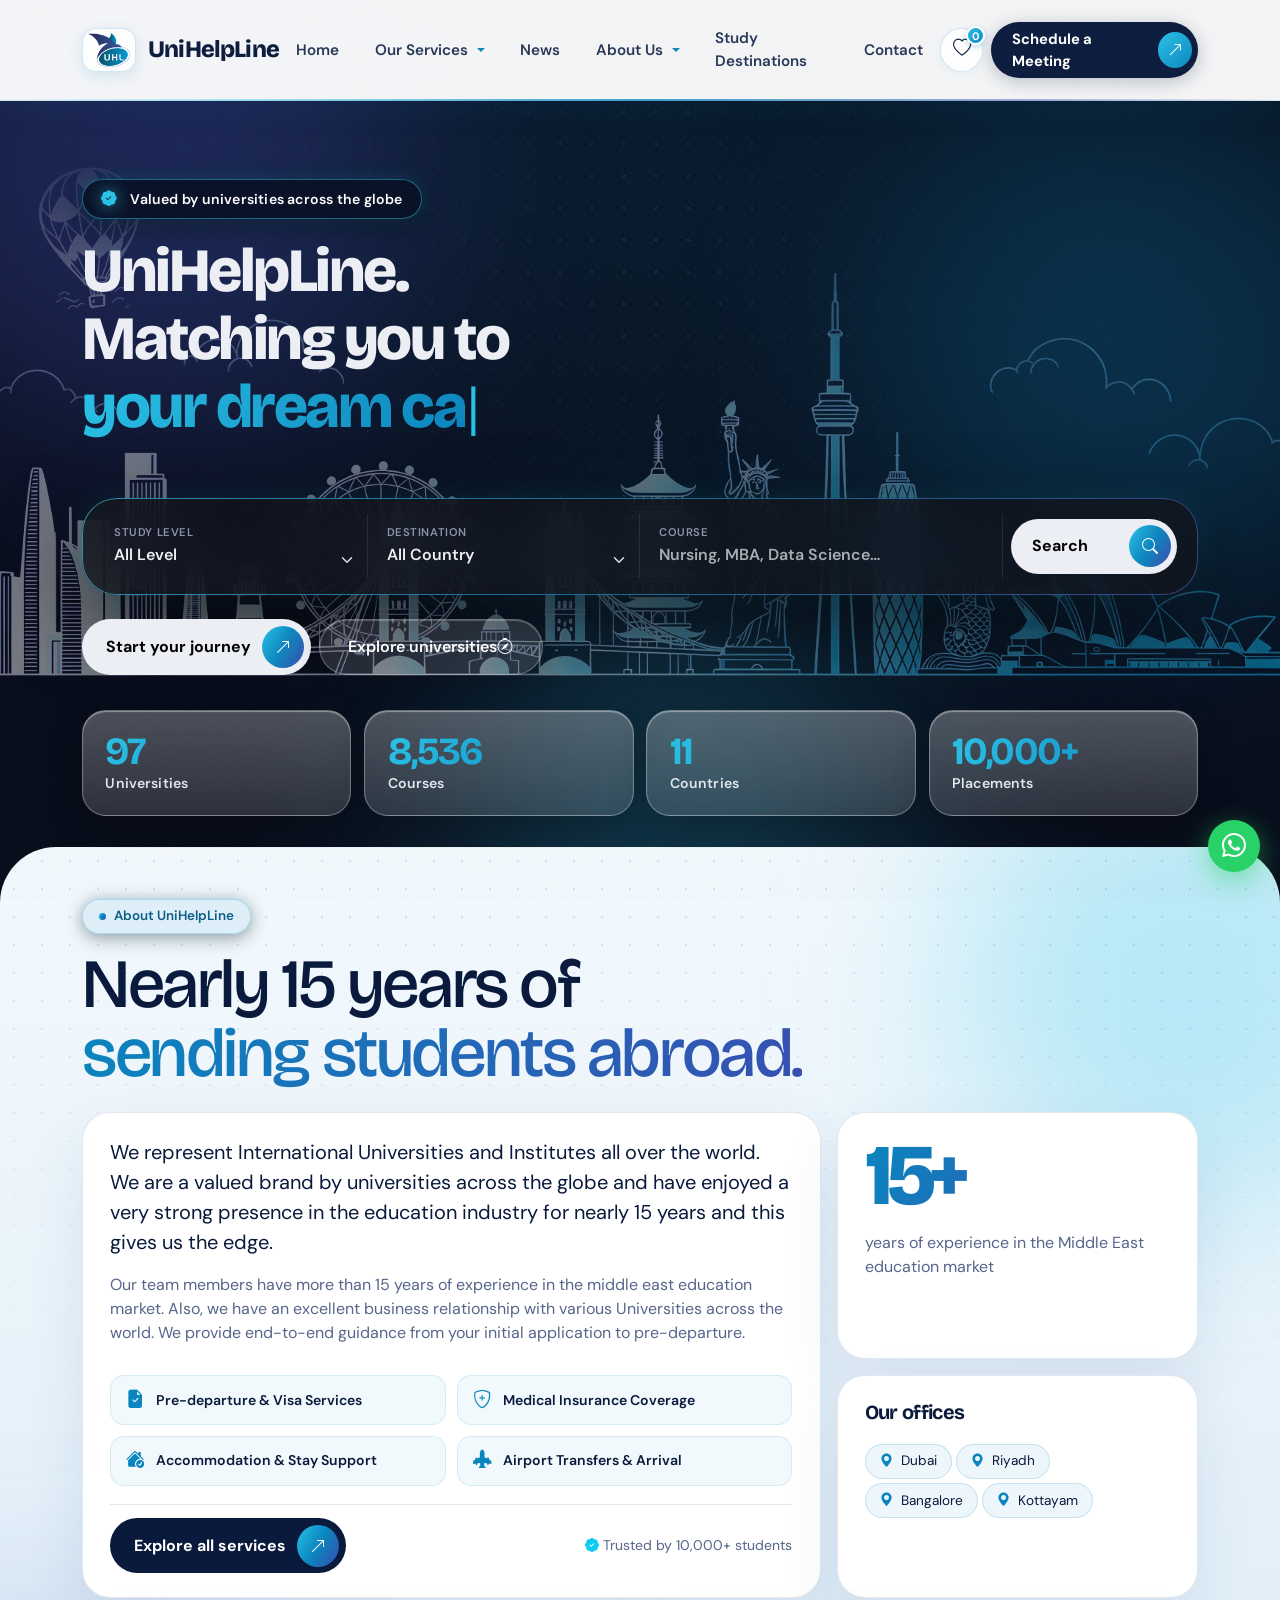
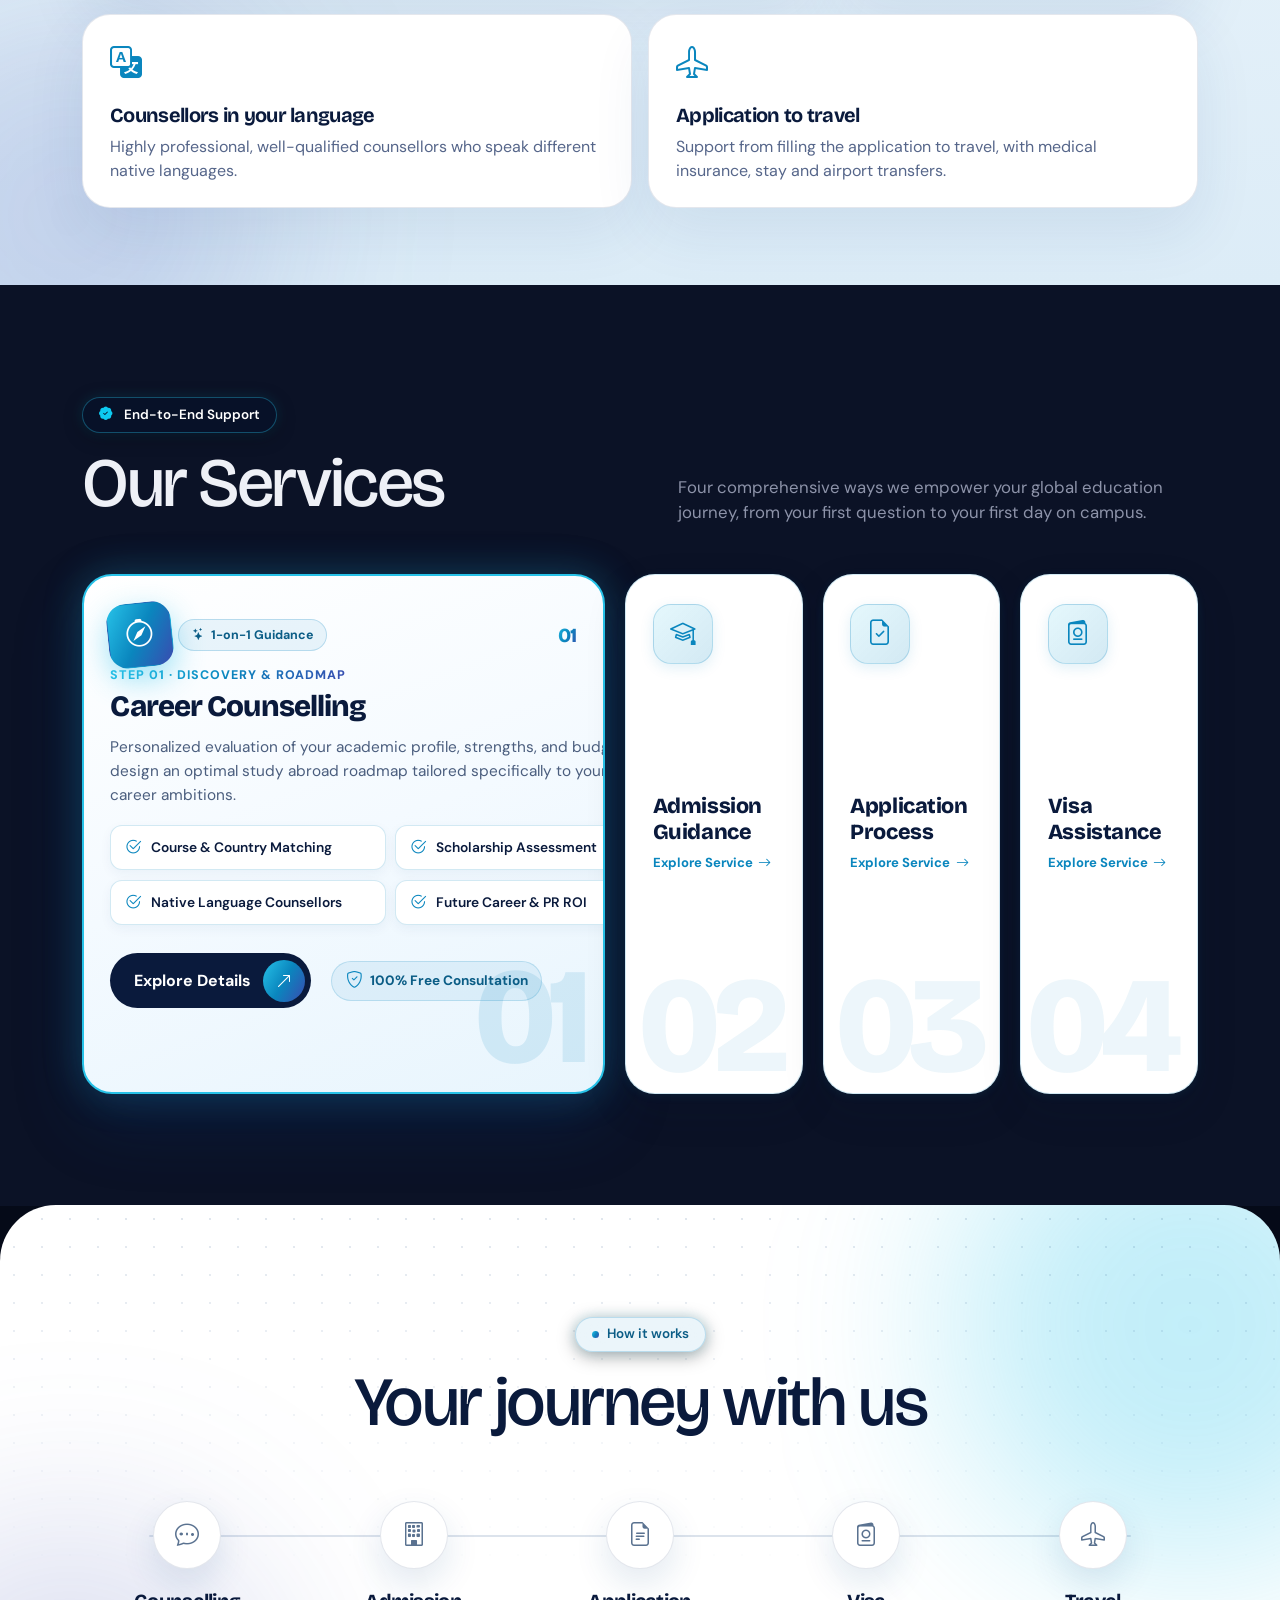
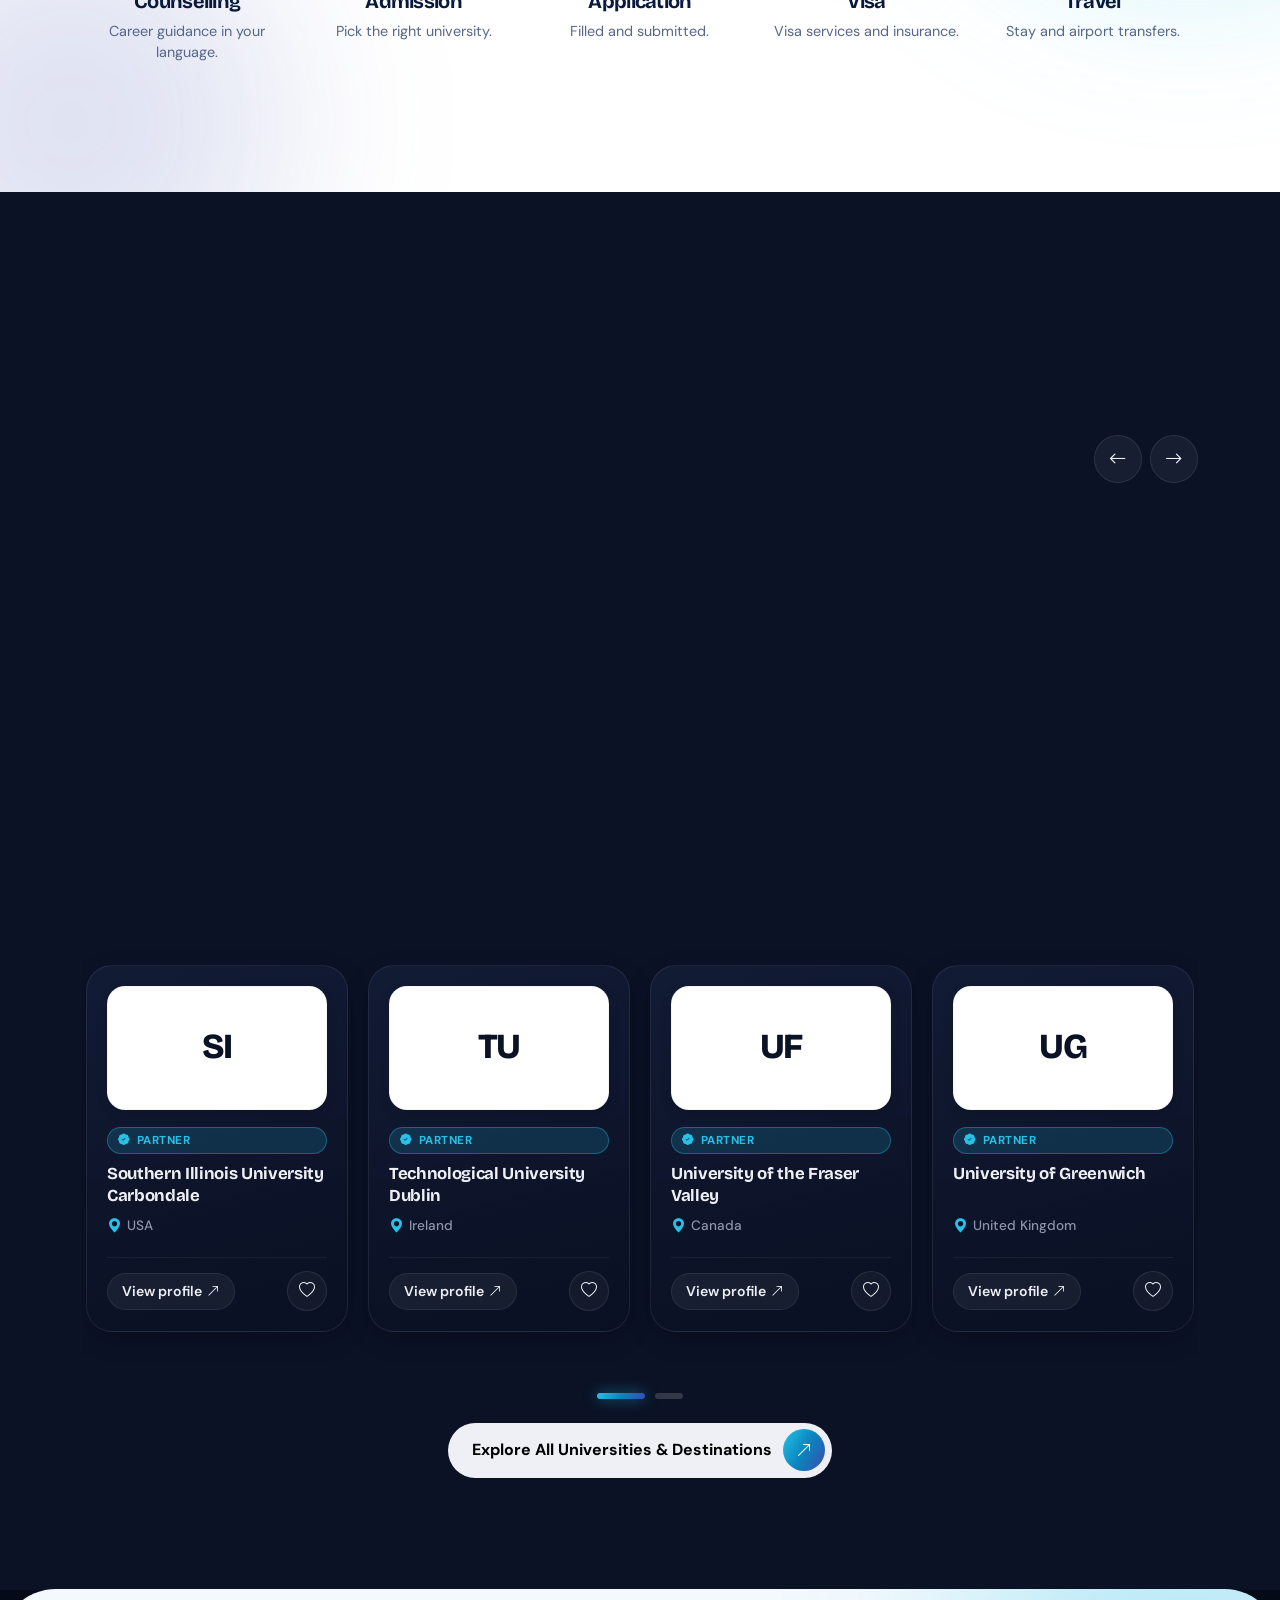
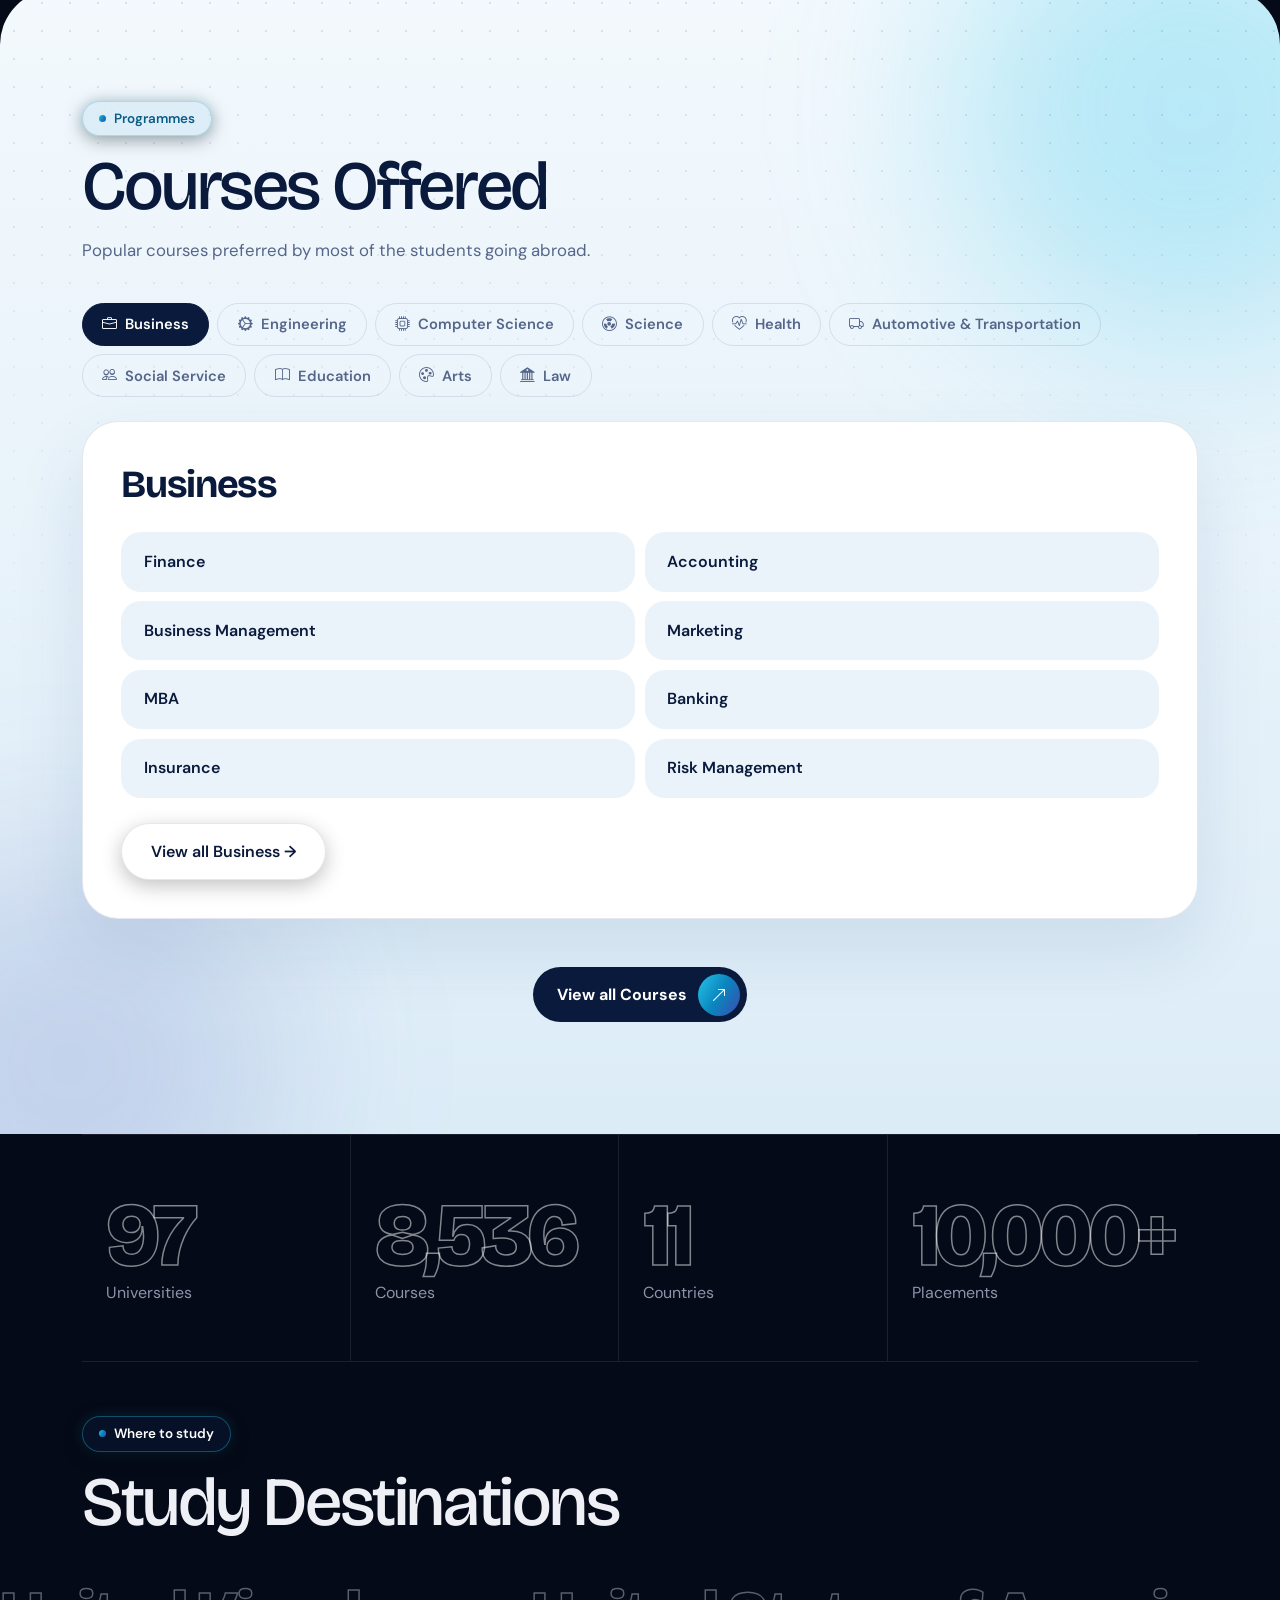
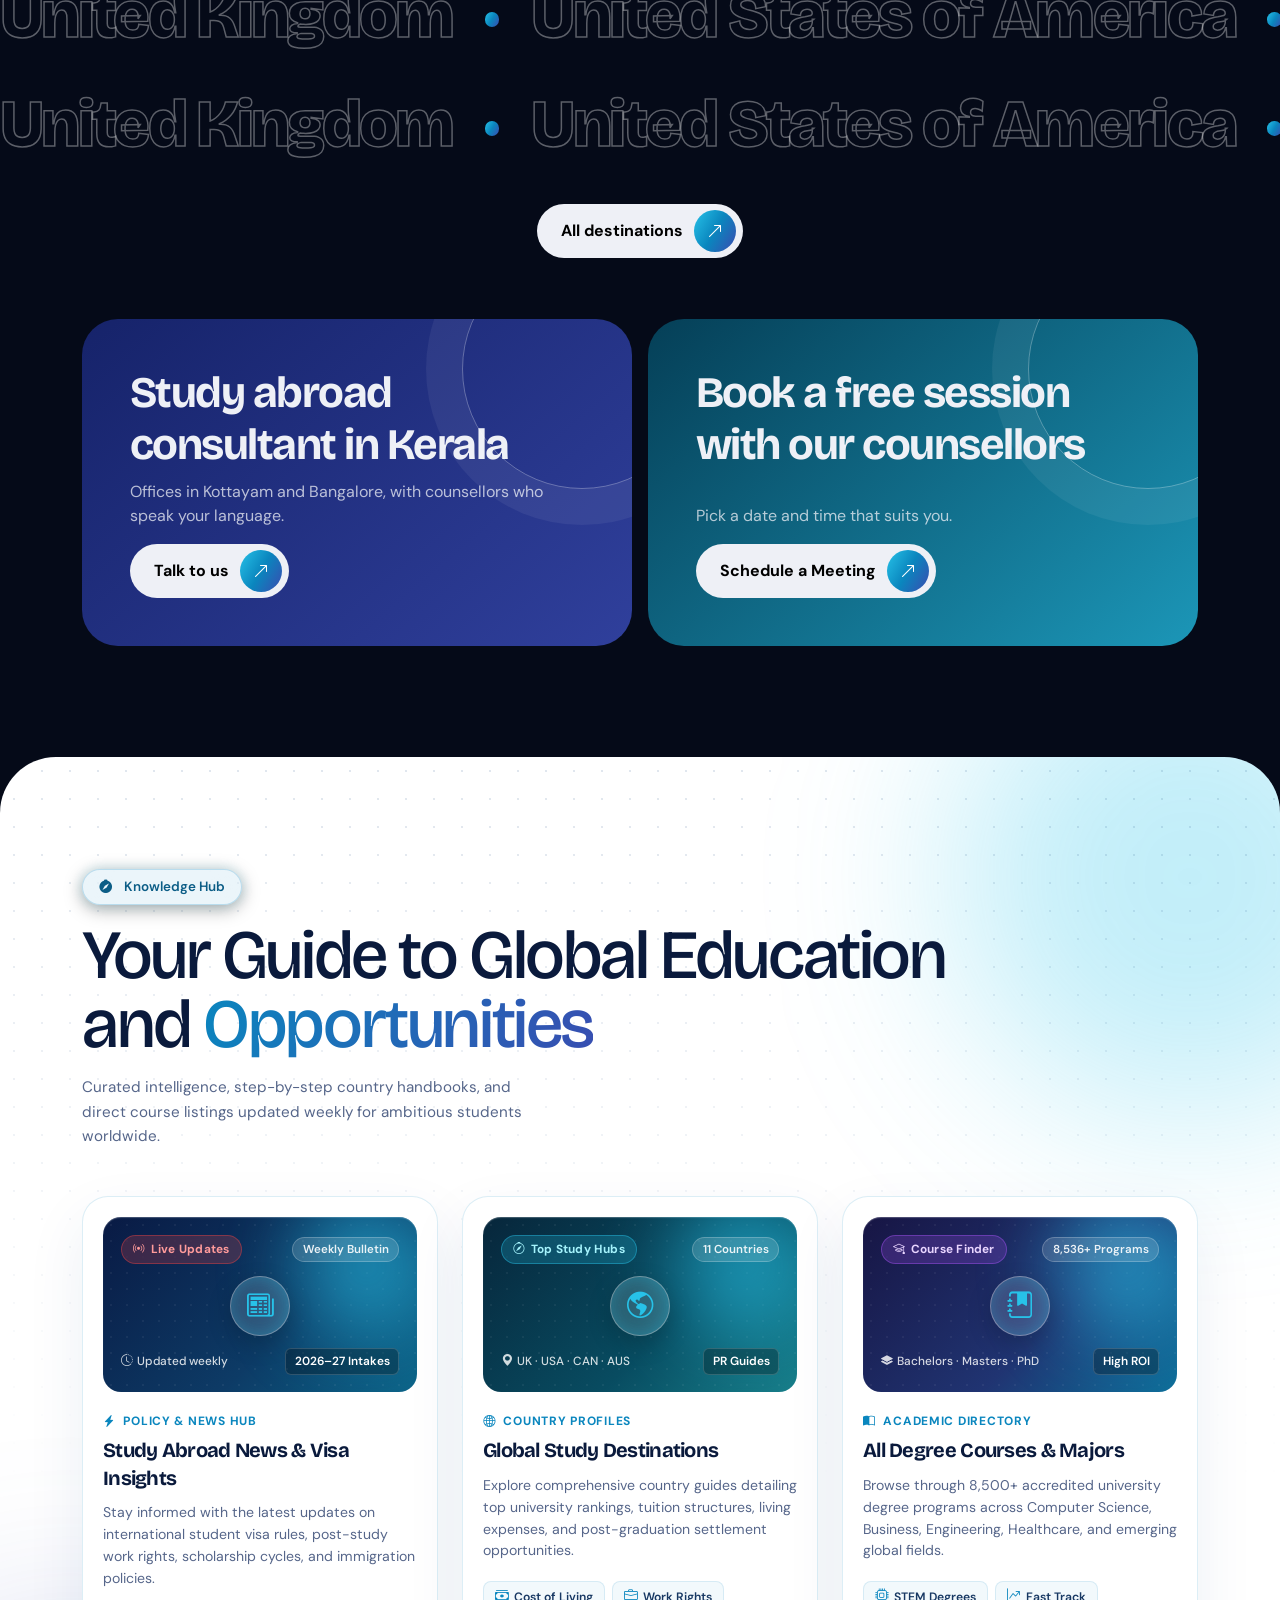
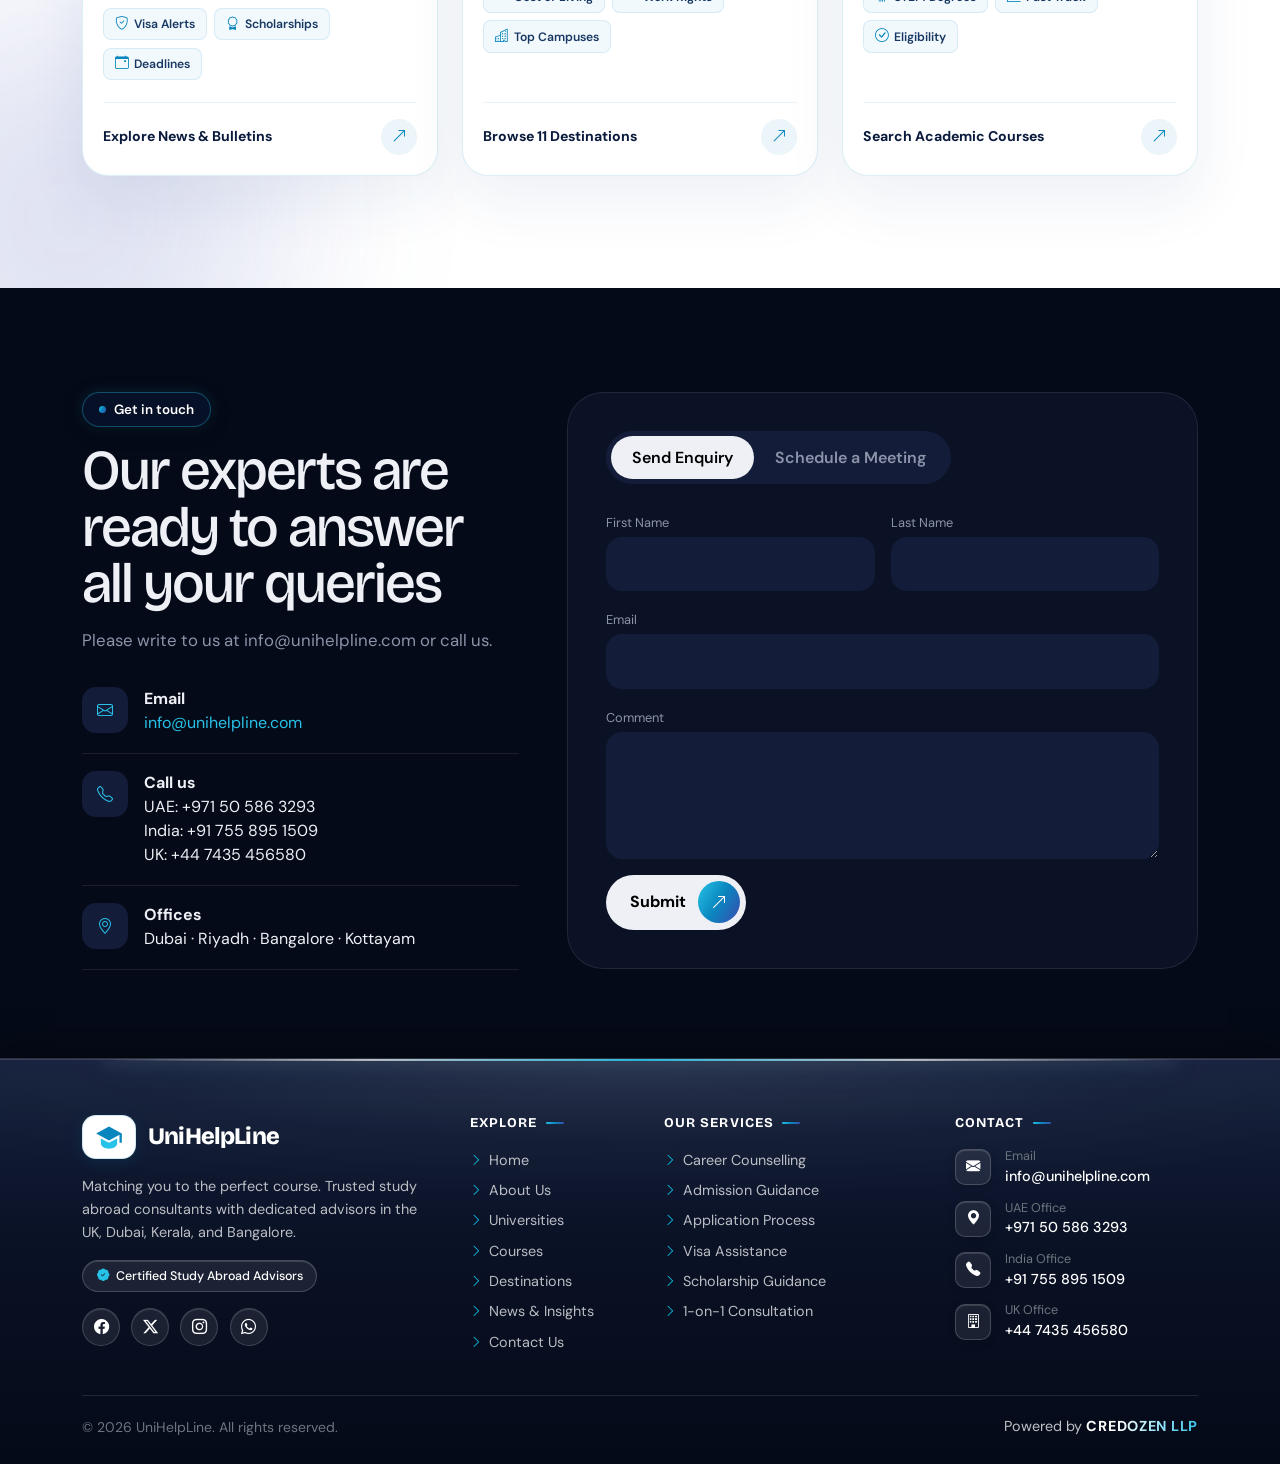
==== commit 9ec7fb97: "update" ====
--- a/index.html
+++ b/index.html
@@ -383,21 +383,29 @@
         </div>
     </section>
 
-    <section id="universities" style="background:var(--s1)">
+    <section id="universities" style="background:var(--s1); position:relative; overflow:hidden;">
         <div class="container">
-            <div class="d-flex flex-wrap justify-content-between align-items-end gap-3 mb-3">
-                <div><span class="tag rv" data-rv="up">Partners</span>
-                    <h2 class="h2 mt-3 rv" data-rv="up">Major Universities</h2>
-                    <p class="lead2 mt-3 mb-0 rv" data-rv="up">Major universities preferred by most of the students
-                        going abroad.</p>
+            <div class="d-flex flex-wrap justify-content-between align-items-end gap-3 mb-4">
+                <div>
+                    <span class="tag rv" data-rv="up"><i class="bi bi-bank2 me-1"></i> Global Network</span>
+                    <h2 class="h2 mt-3 rv" data-rv="up">Major Partner Universities</h2>
+                    <p class="lead2 mt-2 mb-0 rv" data-rv="up">Explore world-class institutions across the UK, USA, Canada, Ireland, Europe &amp; UAE with direct admission guidance.</p>
                 </div>
                 <div class="arw"><button id="pv" aria-label="Previous"><i class="bi bi-arrow-left"></i></button><button
                         id="nx" aria-label="Next"><i class="bi bi-arrow-right"></i></button></div>
             </div>
+
+            <!-- Enhanced feature badges strip -->
+            <div class="d-flex flex-wrap gap-2 mb-4 rv" data-rv="up">
+                <span class="badge rounded-pill bg-white text-dark border px-3 py-2 fw-semibold"><i class="bi bi-patch-check-fill text-info me-1"></i> Direct Official Representation</span>
+                <span class="badge rounded-pill bg-white text-dark border px-3 py-2 fw-semibold"><i class="bi bi-lightning-charge-fill text-warning me-1"></i> Fast-Track Offer Letters</span>
+                <span class="badge rounded-pill bg-white text-dark border px-3 py-2 fw-semibold"><i class="bi bi-gift-fill text-primary me-1"></i> Up to £5,000+ Scholarships</span>
+                <span class="badge rounded-pill bg-white text-dark border px-3 py-2 fw-semibold"><i class="bi bi-briefcase-fill text-success me-1"></i> 2–3 Years Post-Study Work Visa</span>
+            </div>
+
             <div class="us" id="us"></div>
             <div class="uni-pagination" id="uni-dots"></div>
-            <div class="text-center mt-3"><a class="btn-x" href="https://unihelpline.com/university" target="_blank"
-                    rel="noopener">View all universities<i class="bi bi-arrow-up-right"></i></a></div>
+            <div class="text-center mt-4"><a class="btn-x" href="destinations.html">Explore All Universities &amp; Destinations<i class="bi bi-arrow-up-right"></i></a></div>
         </div>
     </section>
 
@@ -434,7 +442,7 @@
             <div class="tr" id="d2"></div>
         </div>
         <div class="container text-center mt-4"><a class="btn-x"
-                href="https://unihelpline.com/destinations-study-abroad-consultants" target="_blank" rel="noopener">All
+                href="destinations.html">All
                 destinations<i class="bi bi-arrow-up-right"></i></a></div>
     </section>
 
@@ -514,7 +522,7 @@
                 </div>
 
                 <div class="col-lg-4 col-md-6 bl-col">
-                    <a class="bl rv" data-rv="up" style="--d:.1s" href="https://unihelpline.com/destinations-study-abroad-consultants" target="_blank" rel="noopener">
+                    <a class="bl rv" data-rv="up" style="--d:.1s" href="destinations.html">
                         <div class="bl-hero bl-hero-dest">
                             <div class="bl-hero-top">
                                 <span class="bl-badge bl-badge-dest"><i class="bi bi-compass"></i> Top Study Hubs</span>
--- a/style.css
+++ b/style.css
@@ -1678,7 +1678,10 @@
 
 /* universities */
 .us {
-    display: flex;
+    display: grid;
+    grid-template-rows: repeat(2, 1fr);
+    grid-auto-flow: column;
+    grid-auto-columns: calc((100% - 3.75rem) / 4);
     gap: 1.25rem;
     overflow-x: auto;
     padding: 1rem 0.25rem 2.2rem;
@@ -1687,6 +1690,7 @@
     scroll-behavior: smooth;
     cursor: grab;
     -webkit-overflow-scrolling: touch;
+    transform: translateZ(0);
 }
 
 .us::-webkit-scrollbar {
@@ -1698,8 +1702,10 @@
 }
 
 .uc {
-    flex: 0 0 290px;
-    width: 290px;
+    width: 100%;
+    min-width: 100%;
+    max-width: 100%;
+    box-sizing: border-box;
     scroll-snap-align: start;
     background: linear-gradient(165deg, rgba(20, 29, 56, 0.85) 0%, rgba(10, 16, 34, 0.95) 100%);
     border: 1px solid rgba(255, 255, 255, 0.08);
@@ -1760,6 +1766,22 @@
     flex-grow: 1;
 }
 
+.uc-badge {
+    display: inline-flex;
+    align-items: center;
+    gap: 0.35rem;
+    padding: 0.22rem 0.65rem;
+    border-radius: 50px;
+    background: rgba(39, 194, 232, 0.16);
+    border: 1px solid rgba(39, 194, 232, 0.35);
+    color: #27C2E8;
+    font-size: 0.72rem;
+    font-weight: 700;
+    text-transform: uppercase;
+    letter-spacing: 0.05em;
+    margin-bottom: 0.55rem;
+}
+
 .uc h6 {
     font-size: 1.05rem;
     font-weight: 700;
@@ -2117,7 +2139,15 @@
     animation-play-state: paused;
 }
 
-.dm span {
+.dm a {
+    text-decoration: none;
+    color: inherit;
+    display: inline-flex;
+    align-items: center;
+}
+
+.dm span,
+.dm a span {
     font-family: 'Bricolage Grotesque';
     font-size: clamp(2.4rem, 5.2vw, 4.8rem);
     font-weight: 800;
@@ -2129,12 +2159,15 @@
     cursor: pointer;
 }
 
-.dm span:hover {
+.dm span:hover,
+.dm a:hover span {
     color: var(--tx);
     -webkit-text-stroke: 0;
-}
-
-.dm span:nth-child(odd):after {
+    text-shadow: 0 0 30px rgba(39, 194, 232, 0.4);
+}
+
+.dm span:nth-child(odd):after,
+.dm a:nth-child(odd) span:after {
     content: "";
     display: inline-block;
     width: .22em;
@@ -3888,12 +3921,16 @@
         }
     }
 
-    /* Universities Carousel - 2 Box Slide on Mobile */
+    /* Universities Carousel - 2 Row Grid Slide on Mobile */
     #universities {
         padding: 3.2rem 0;
     }
 
     .us {
+        display: grid;
+        grid-template-rows: repeat(2, auto);
+        grid-auto-flow: column;
+        grid-auto-columns: calc((100% - 10px) / 2);
         gap: 10px;
         padding: 0.5rem 0.1rem 1.4rem;
         scroll-snap-type: x mandatory;
@@ -3901,10 +3938,10 @@
     }
 
     .uc {
-        flex: 0 0 calc((100% - 10px) / 2);
-        width: calc((100% - 10px) / 2);
-        max-width: calc((100% - 10px) / 2);
-        min-width: calc((100% - 10px) / 2);
+        width: 100%;
+        max-width: 100%;
+        min-width: 0;
+        flex: none;
         padding: 0.85rem 0.75rem;
         border-radius: 20px;
         scroll-snap-align: start;
@@ -5228,15 +5265,14 @@
    STUDY DESTINATIONS PAGE: Luxury Directory & Visual Portals
    ============================================================ */
 .dest-content-section {
-    padding: 5.5rem 0 6.5rem;
+    padding: 5.5rem 0 5.5rem;
     position: relative;
-    background: #ffffff;
-    border-radius: 46px;
+    background: #ffffff !important;
+    border-radius: 46px 46px 0 0;
     margin-top: -38px;
-    margin-bottom: -38px;
+    margin-bottom: 0 !important;
     z-index: 2;
-    overflow: hidden;
-    box-shadow: 0 -20px 50px rgba(5, 10, 24, 0.22), 0 20px 50px rgba(5, 10, 24, 0.22);
+    box-shadow: 0 -20px 50px rgba(5, 10, 24, 0.22);
 }
 
 .dest-section-intro {
@@ -5322,7 +5358,7 @@
     z-index: 1;
 }
 
-/* Destination Card */
+/* Destination Card - High Performance Hardware Accelerated */
 .dest-card {
     position: relative;
     border-radius: 22px;
@@ -5333,16 +5369,18 @@
     justify-content: space-between;
     padding: 1.5rem;
     text-decoration: none;
-    background: linear-gradient(145deg, #0d1f3d 0%, #0a3359 50%, #07152f 100%);
-    box-shadow: 0 14px 35px rgba(10, 26, 60, 0.12);
-    border: 1px solid rgba(10, 134, 190, 0.16);
-    transition: all 0.4s cubic-bezier(0.16, 1, 0.3, 1);
+    background: #0d1f3d;
+    box-shadow: 0 14px 35px rgba(10, 26, 60, 0.14);
+    border: 1.5px solid rgba(10, 134, 190, 0.22);
+    contain: paint;
+    transform: translateZ(0);
+    transition: transform 0.35s cubic-bezier(0.16, 1, 0.3, 1), box-shadow 0.35s ease, border-color 0.35s ease;
 }
 
 .dest-card:hover {
-    transform: translateY(-8px);
-    box-shadow: 0 24px 55px rgba(10, 134, 190, 0.25);
-    border-color: rgba(39, 194, 232, 0.6);
+    transform: translateY(-8px) translateZ(0);
+    box-shadow: 0 24px 55px rgba(10, 134, 190, 0.28);
+    border-color: rgba(39, 194, 232, 0.7);
 }
 
 .dest-card-bg {
@@ -5351,24 +5389,20 @@
     width: 100%;
     height: 100%;
     object-fit: cover;
-    transition: transform 0.8s cubic-bezier(0.16, 1, 0.3, 1);
+    transition: transform 0.7s cubic-bezier(0.16, 1, 0.3, 1);
     z-index: 0;
 }
 
 .dest-card:hover .dest-card-bg {
-    transform: scale(1.08);
+    transform: scale(1.07);
 }
 
 .dest-card-scrim {
     position: absolute;
     inset: 0;
     background: linear-gradient(180deg, rgba(5, 10, 24, 0.08) 0%, rgba(7, 21, 47, 0.35) 45%, rgba(7, 21, 47, 0.88) 100%);
-    transition: background 0.3s ease;
     z-index: 1;
-}
-
-.dest-card:hover .dest-card-scrim {
-    background: linear-gradient(180deg, rgba(5, 10, 24, 0.05) 0%, rgba(7, 21, 47, 0.38) 35%, rgba(7, 21, 47, 0.94) 100%);
+    pointer-events: none;
 }
 
 /* Card Top Badges */
@@ -5381,10 +5415,8 @@
 }
 
 .dest-country-badge {
-    background: rgba(255, 255, 255, 0.92);
-    backdrop-filter: blur(12px);
-    -webkit-backdrop-filter: blur(12px);
-    border: 1px solid rgba(255, 255, 255, 0.6);
+    background: #ffffff;
+    border: 1px solid rgba(255, 255, 255, 0.8);
     border-radius: 50px;
     padding: 0.35rem 0.85rem;
     font-size: 0.78rem;
@@ -5393,7 +5425,7 @@
     display: inline-flex;
     align-items: center;
     gap: 0.45rem;
-    box-shadow: 0 4px 15px rgba(0, 0, 0, 0.15);
+    box-shadow: 0 4px 15px rgba(0, 0, 0, 0.2);
 }
 
 .dest-country-badge .dest-flag {
@@ -5402,16 +5434,15 @@
 }
 
 .dest-hub-chip {
-    background: rgba(10, 134, 190, 0.85);
-    backdrop-filter: blur(10px);
-    -webkit-backdrop-filter: blur(10px);
+    background: #0A86BE;
     color: #ffffff;
     font-size: 0.72rem;
     font-weight: 700;
     padding: 0.35rem 0.75rem;
     border-radius: 50px;
-    border: 1px solid rgba(39, 194, 232, 0.4);
+    border: 1px solid rgba(39, 194, 232, 0.5);
     letter-spacing: 0.03em;
+    box-shadow: 0 2px 8px rgba(0, 0, 0, 0.2);
 }
 
 /* Card Bottom Info */
@@ -5428,16 +5459,11 @@
     letter-spacing: -0.025em;
     margin-bottom: 0.4rem;
     line-height: 1.15;
-    transition: color 0.25s ease;
-}
-
-.dest-card:hover .dest-card-title {
-    color: #ffffff;
 }
 
 .dest-card-highlight {
     font-size: 0.85rem;
-    color: rgba(255, 255, 255, 0.8);
+    color: rgba(255, 255, 255, 0.85);
     margin-bottom: 1.1rem;
     line-height: 1.5;
 }
@@ -5446,10 +5472,8 @@
     display: inline-flex;
     align-items: center;
     gap: 0.55rem;
-    background: rgba(255, 255, 255, 0.14);
-    backdrop-filter: blur(10px);
-    -webkit-backdrop-filter: blur(10px);
-    border: 1px solid rgba(255, 255, 255, 0.3);
+    background: rgba(255, 255, 255, 0.2);
+    border: 1px solid rgba(255, 255, 255, 0.4);
     border-radius: 50px;
     padding: 0.45rem 1rem;
     color: #ffffff;
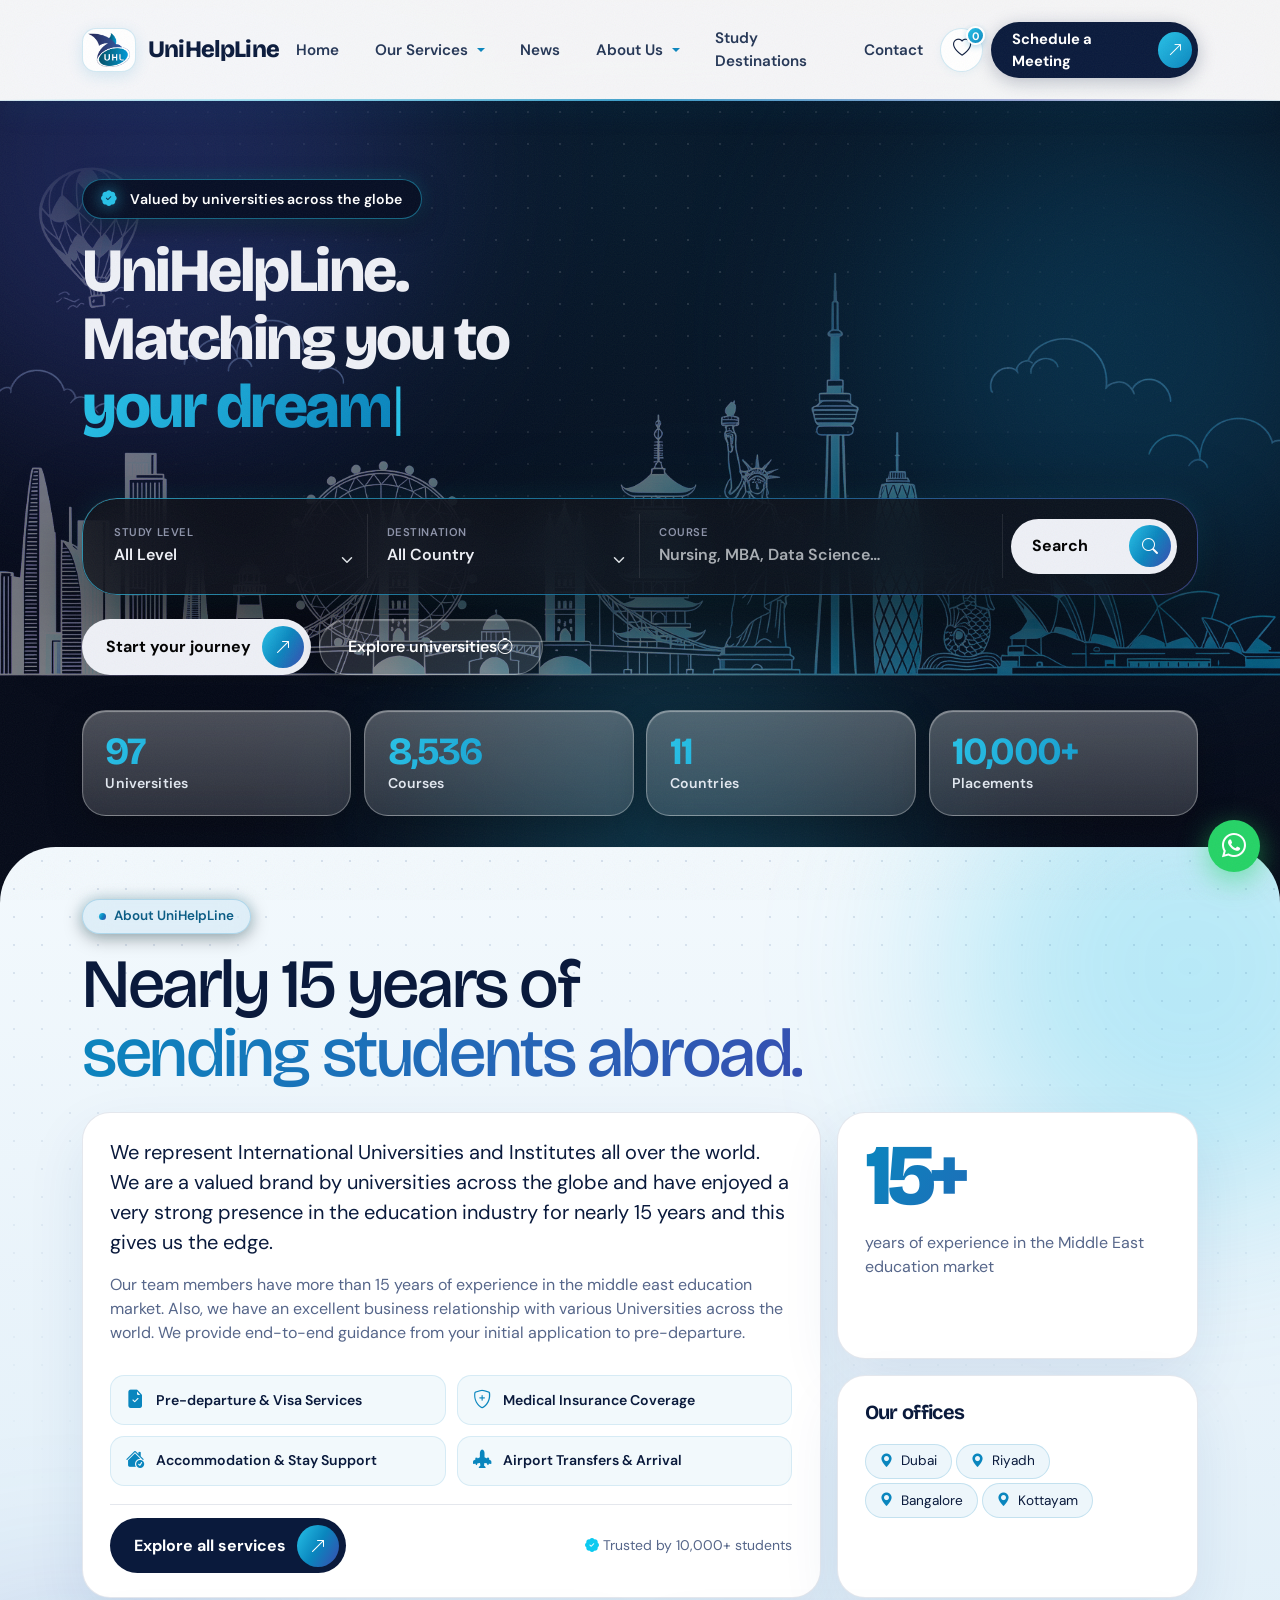
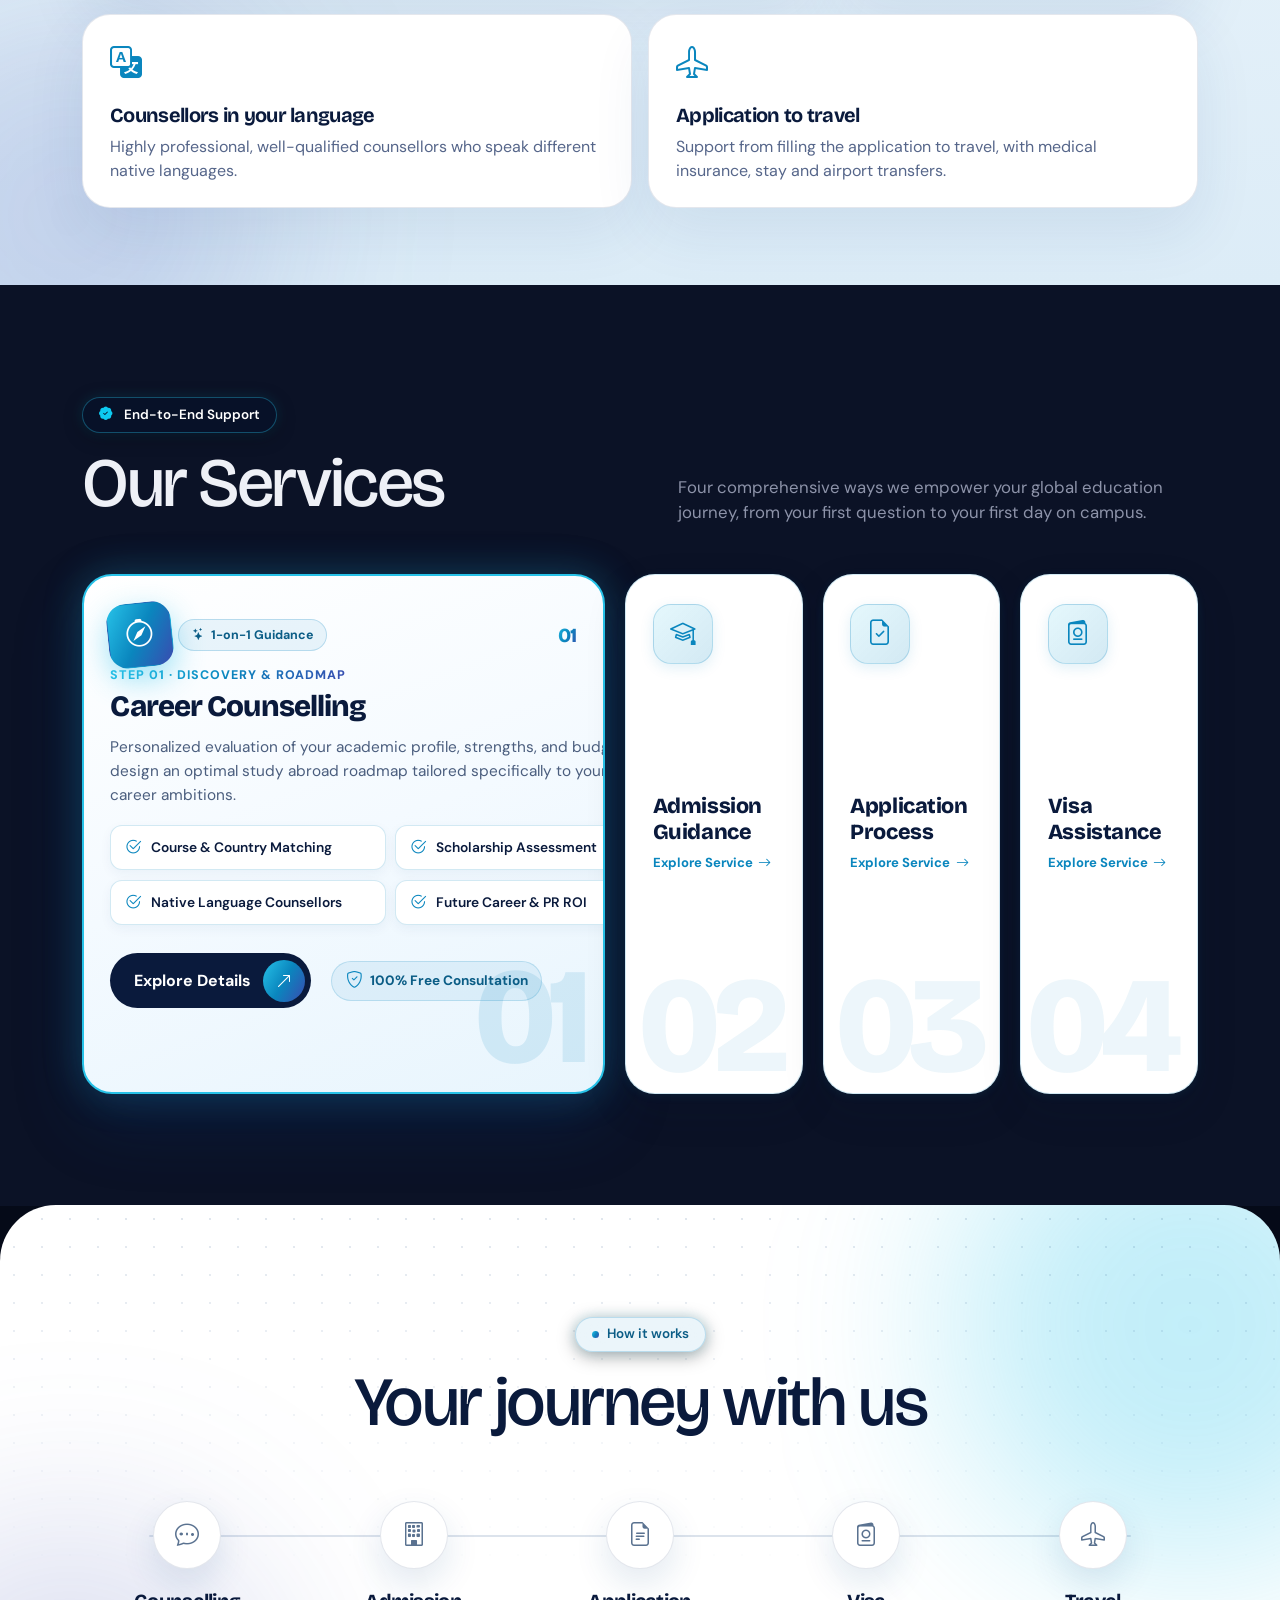
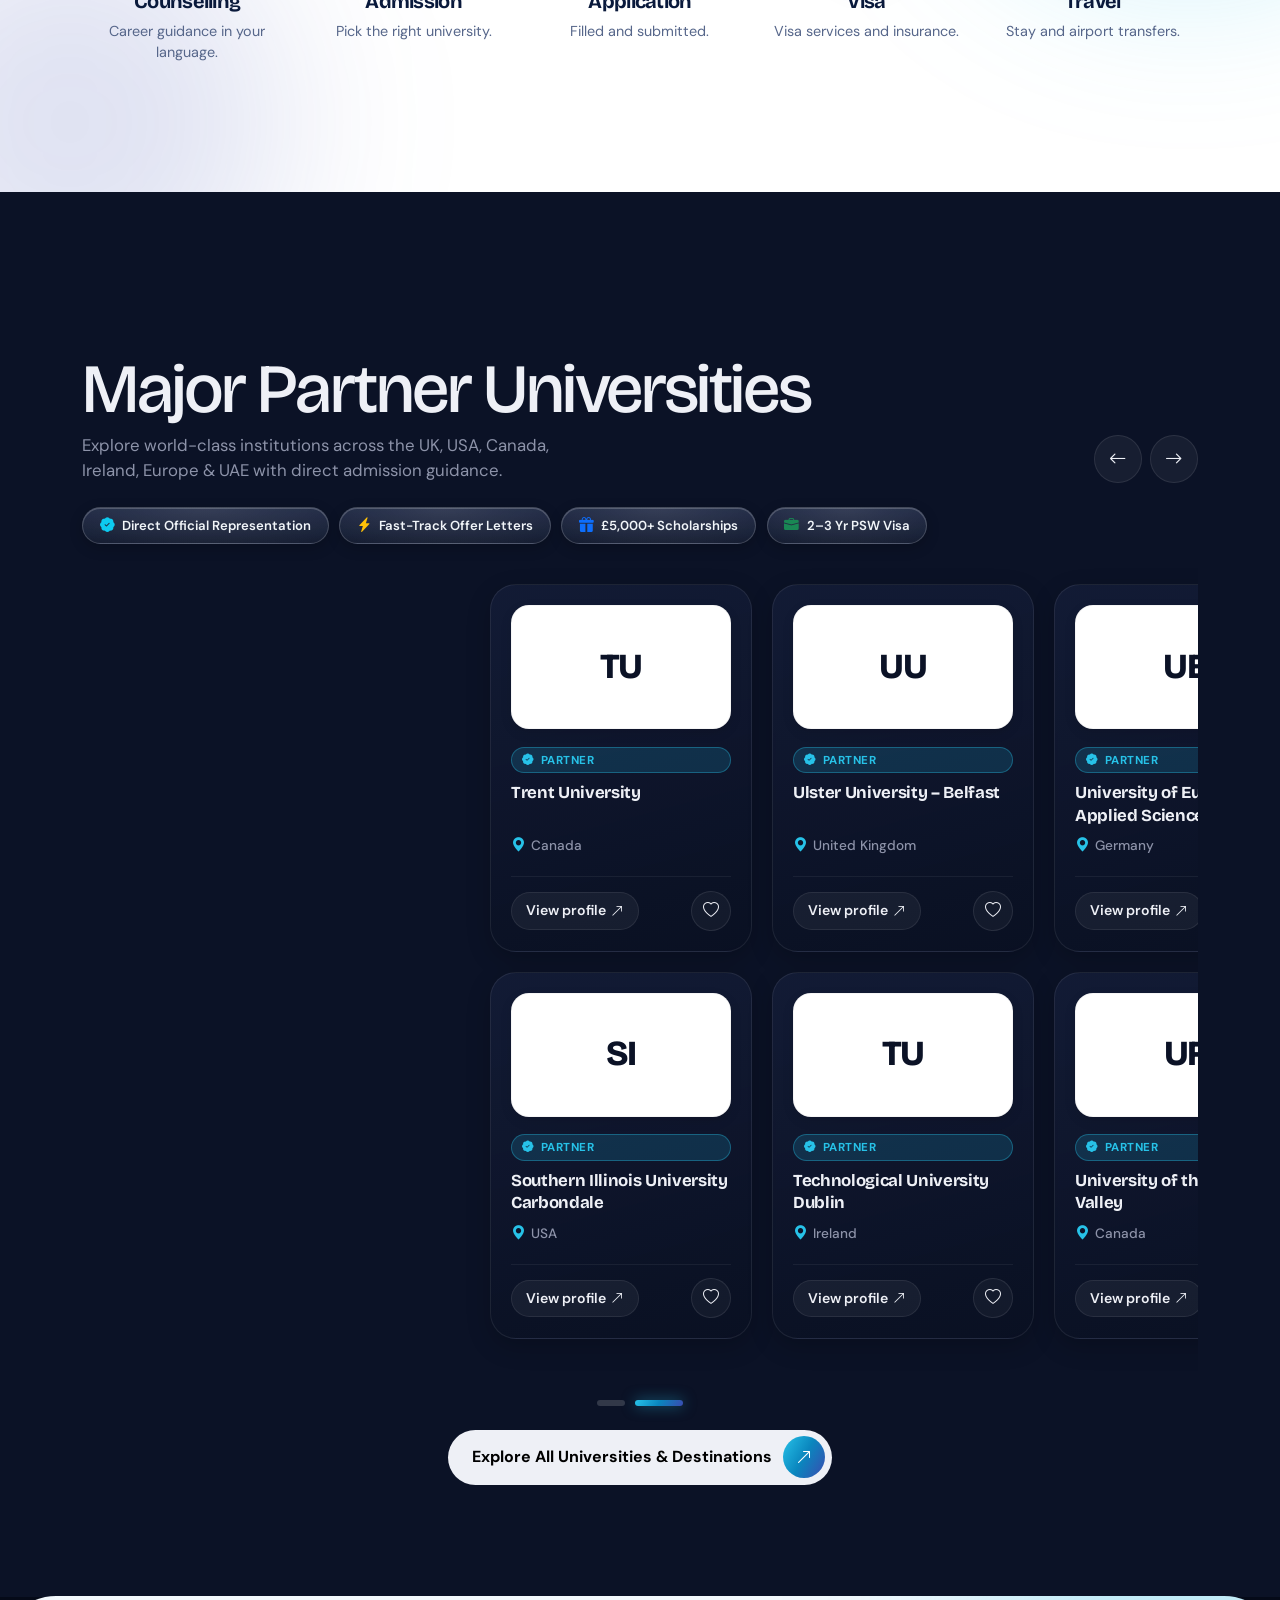
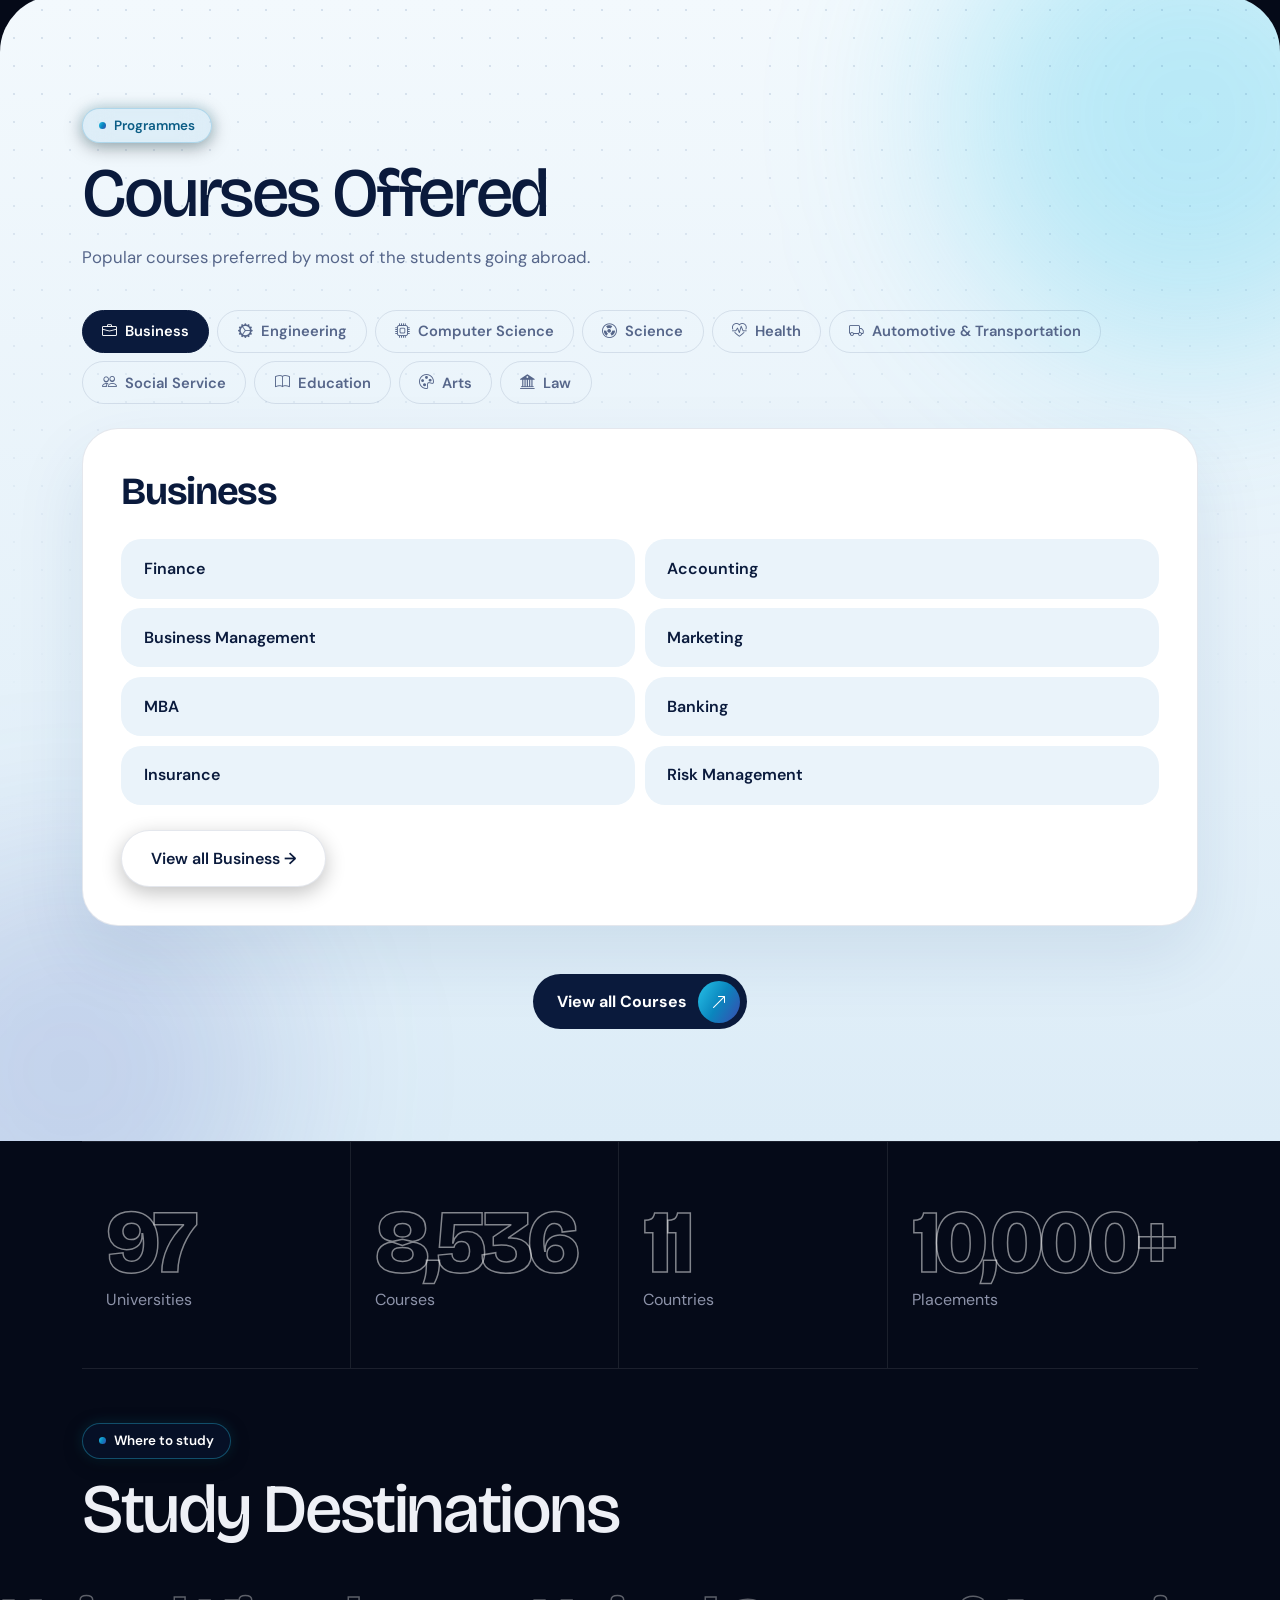
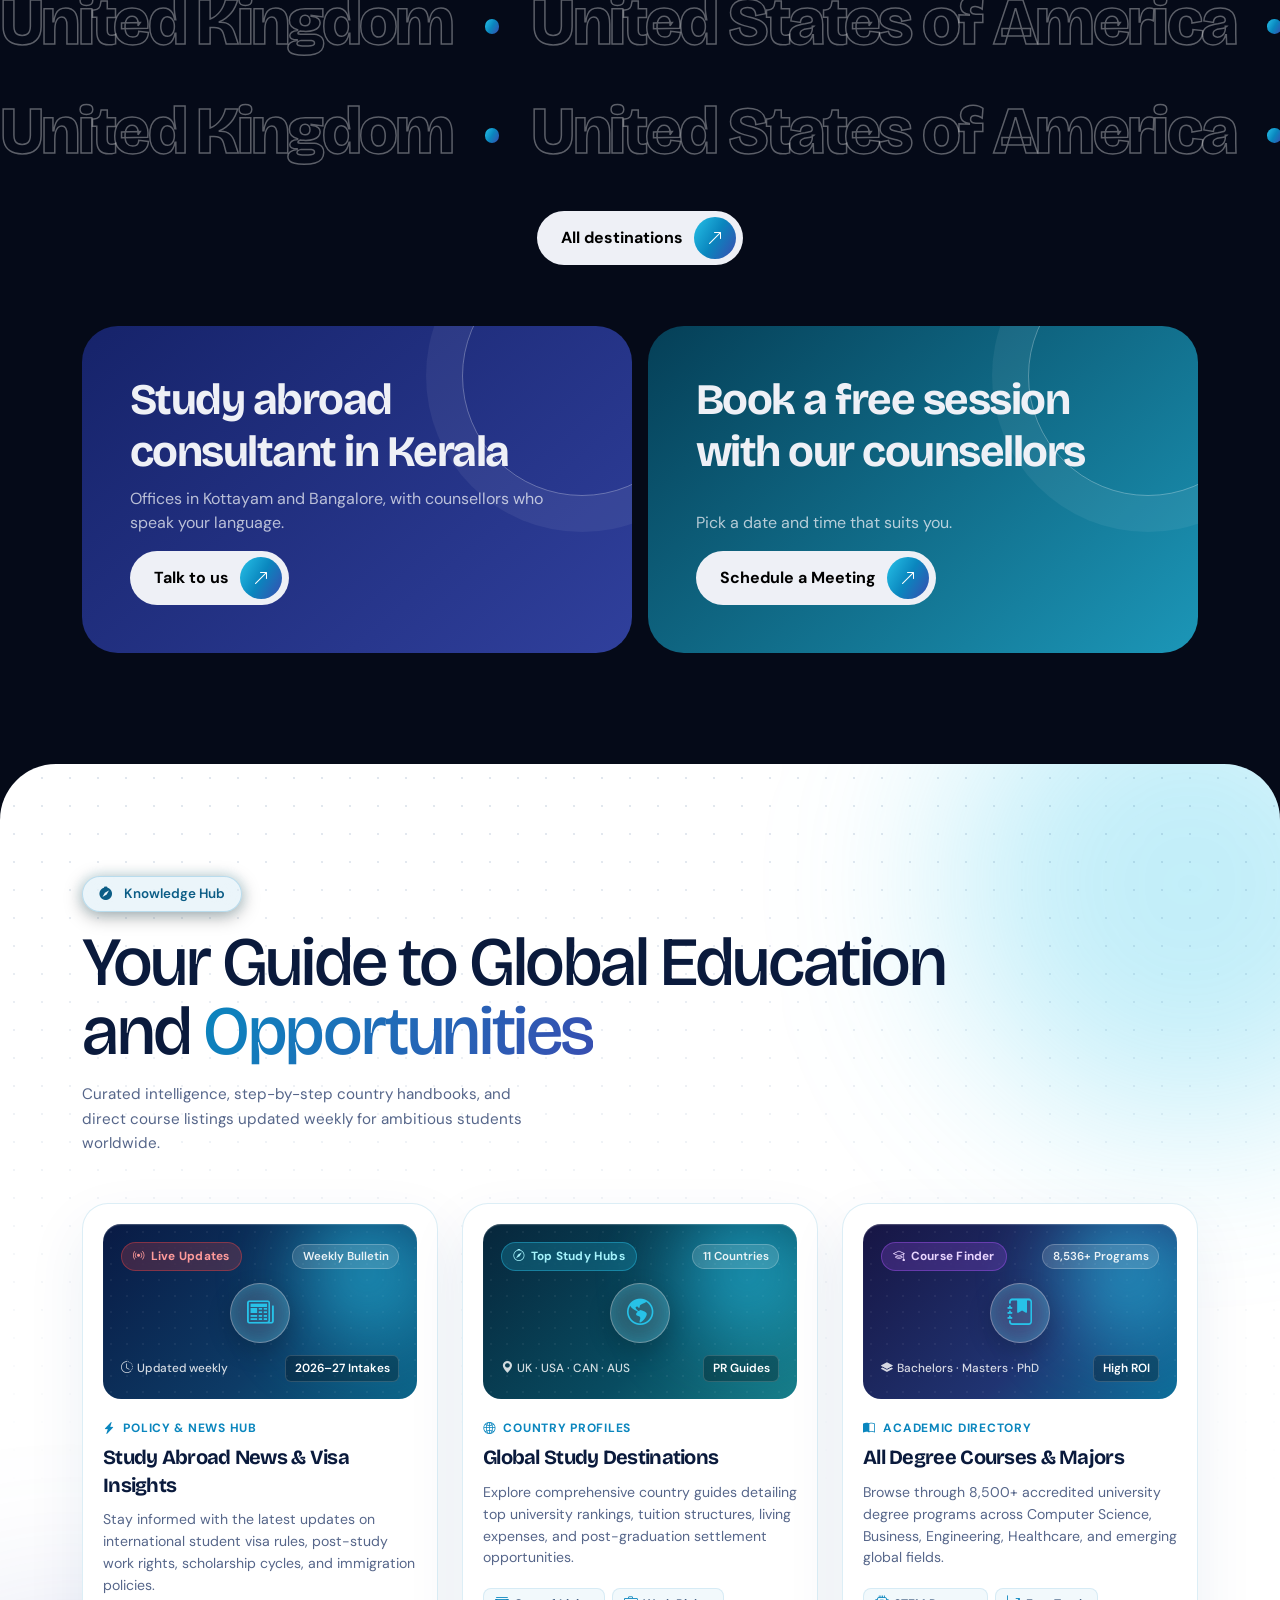
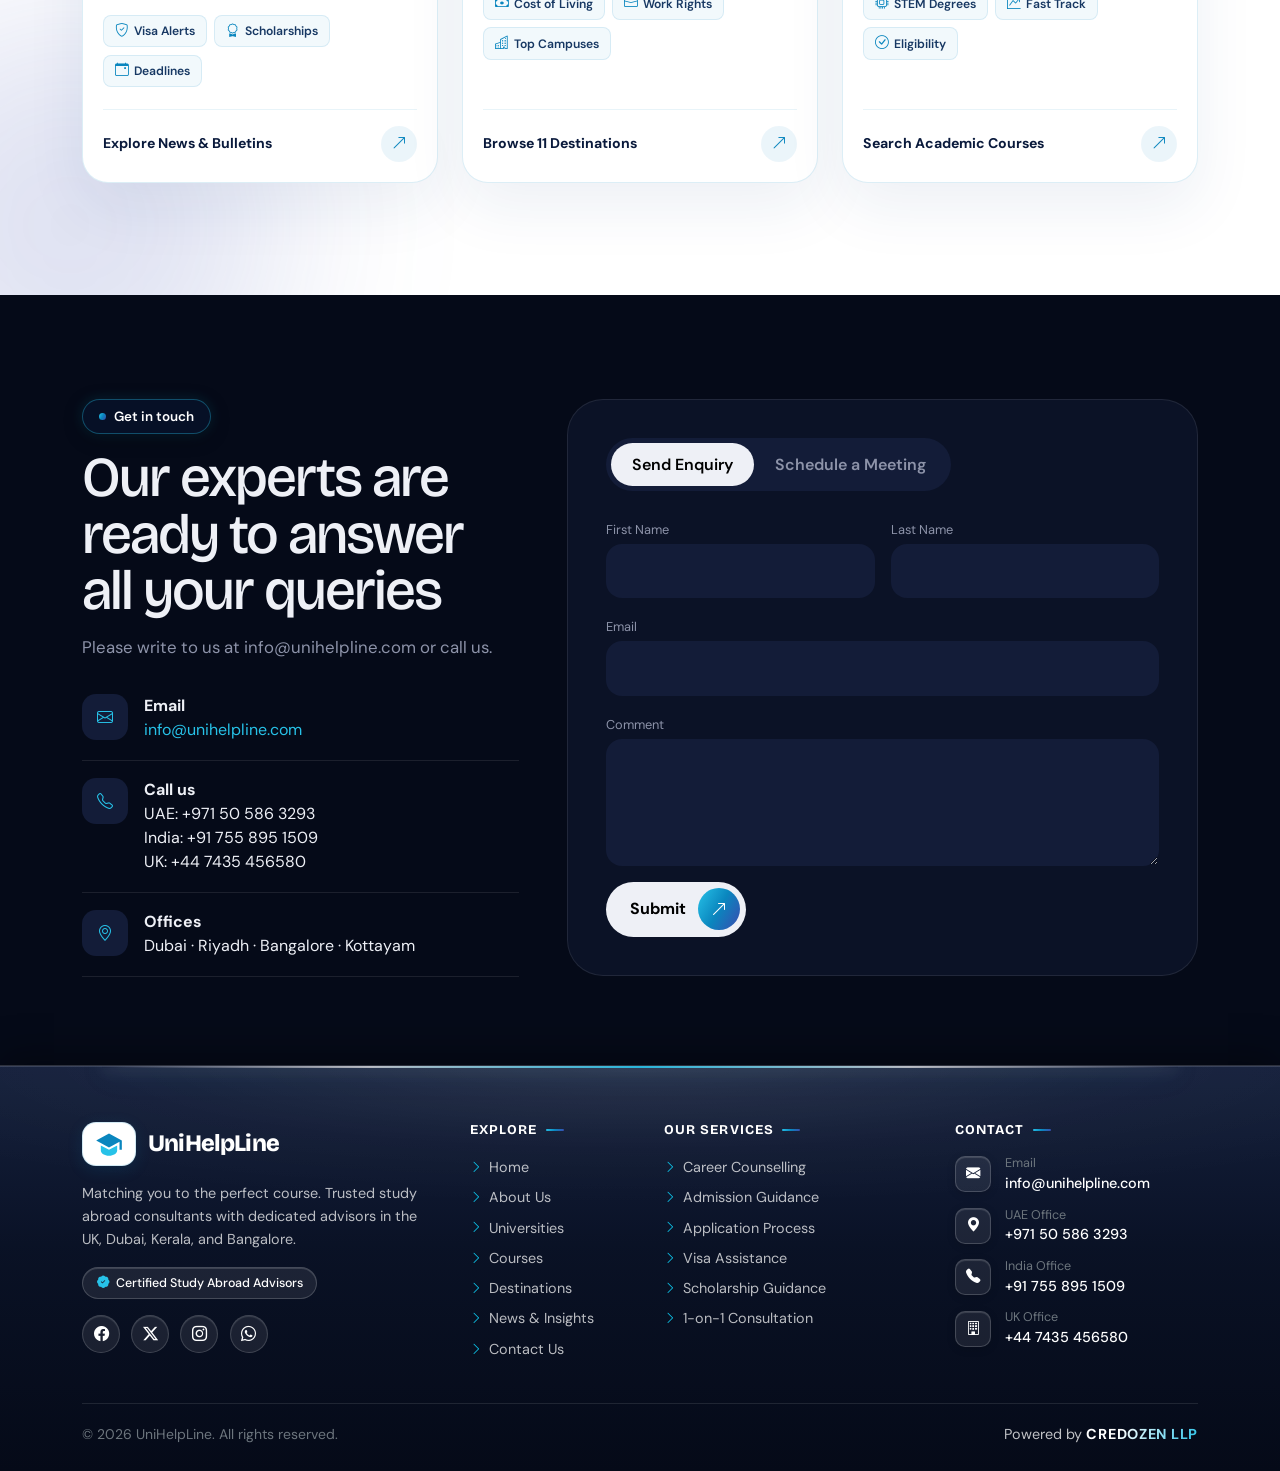
==== commit d040267a: "update" ====
--- a/index.html
+++ b/index.html
@@ -396,11 +396,11 @@
             </div>
 
             <!-- Enhanced feature badges strip -->
-            <div class="d-flex flex-wrap gap-2 mb-4 rv" data-rv="up">
-                <span class="badge rounded-pill bg-white text-dark border px-3 py-2 fw-semibold"><i class="bi bi-patch-check-fill text-info me-1"></i> Direct Official Representation</span>
-                <span class="badge rounded-pill bg-white text-dark border px-3 py-2 fw-semibold"><i class="bi bi-lightning-charge-fill text-warning me-1"></i> Fast-Track Offer Letters</span>
-                <span class="badge rounded-pill bg-white text-dark border px-3 py-2 fw-semibold"><i class="bi bi-gift-fill text-primary me-1"></i> Up to £5,000+ Scholarships</span>
-                <span class="badge rounded-pill bg-white text-dark border px-3 py-2 fw-semibold"><i class="bi bi-briefcase-fill text-success me-1"></i> 2–3 Years Post-Study Work Visa</span>
+            <div class="uni-feature-pills-wrap rv" data-rv="up">
+                <span class="uni-feat-pill"><i class="bi bi-patch-check-fill text-info"></i> Direct Official Representation</span>
+                <span class="uni-feat-pill"><i class="bi bi-lightning-charge-fill text-warning"></i> Fast-Track Offer Letters</span>
+                <span class="uni-feat-pill"><i class="bi bi-gift-fill text-primary"></i> £5,000+ Scholarships</span>
+                <span class="uni-feat-pill"><i class="bi bi-briefcase-fill text-success"></i> 2–3 Yr PSW Visa</span>
             </div>
 
             <div class="us" id="us"></div>
--- a/style.css
+++ b/style.css
@@ -1674,6 +1674,42 @@
     .jr:after {
         display: none
     }
+}
+
+/* Universities Feature Highlights Strip */
+.uni-feature-pills-wrap {
+    display: flex;
+    flex-wrap: wrap;
+    gap: 0.65rem;
+    margin-bottom: 1.5rem;
+}
+
+.uni-feat-pill {
+    background: radial-gradient(ellipse at 50% 0%, rgba(255, 255, 255, 0.14) 0%, rgba(255, 255, 255, 0.04) 100%),
+                linear-gradient(180deg, rgba(24, 36, 68, 0.75) 0%, rgba(12, 20, 42, 0.85) 100%);
+    border: 1px solid rgba(255, 255, 255, 0.18);
+    border-radius: 50px;
+    padding: 0.42rem 1.05rem;
+    font-size: 0.82rem;
+    font-weight: 600;
+    color: #f1f5f9;
+    display: inline-flex;
+    align-items: center;
+    gap: 0.45rem;
+    box-shadow: 0 4px 14px rgba(0, 0, 0, 0.2), inset 0 1px 0 rgba(255, 255, 255, 0.2);
+    transition: all 0.25s ease;
+}
+
+.uni-feat-pill:hover {
+    background: rgba(255, 255, 255, 0.16);
+    border-color: rgba(39, 194, 232, 0.6);
+    color: #ffffff;
+    transform: translateY(-2px);
+    box-shadow: 0 6px 18px rgba(39, 194, 232, 0.25);
+}
+
+.uni-feat-pill i {
+    font-size: 0.92rem;
 }
 
 /* universities */
@@ -3924,6 +3960,30 @@
     /* Universities Carousel - 2 Row Grid Slide on Mobile */
     #universities {
         padding: 3.2rem 0;
+    }
+
+    .uni-feature-pills-wrap {
+        display: grid;
+        grid-template-columns: 1fr 1fr;
+        gap: 0.5rem;
+        margin-bottom: 1.25rem;
+    }
+
+    .uni-feat-pill {
+        padding: 0.52rem 0.65rem;
+        font-size: 0.74rem;
+        border-radius: 12px;
+        justify-content: flex-start;
+        line-height: 1.3;
+        white-space: nowrap;
+        overflow: hidden;
+        text-overflow: ellipsis;
+        box-shadow: 0 2px 8px rgba(0, 0, 0, 0.18);
+    }
+
+    .uni-feat-pill i {
+        font-size: 0.85rem;
+        flex-shrink: 0;
     }
 
     .us {
@@ -4967,6 +5027,7 @@
 .about-cta-bar,
 .queries-cta-card {
     margin-top: 3.5rem;
+    margin-bottom: 2.5rem;
     padding: 2.2rem 2.8rem;
     background: linear-gradient(135deg, rgba(255, 255, 255, 0.98), rgba(242, 248, 255, 0.96));
     border: 1px solid rgba(10, 134, 190, 0.18);
@@ -5127,6 +5188,7 @@
     }
     .about-cta-bar {
         margin-top: 3rem;
+        margin-bottom: 2.2rem;
         padding: 2.2rem 2rem;
     }
 }
@@ -5210,6 +5272,7 @@
     }
     .about-cta-bar {
         margin-top: 2.5rem;
+        margin-bottom: 2rem;
         padding: 1.8rem 1.25rem 1.5rem;
         border-radius: 20px;
     }
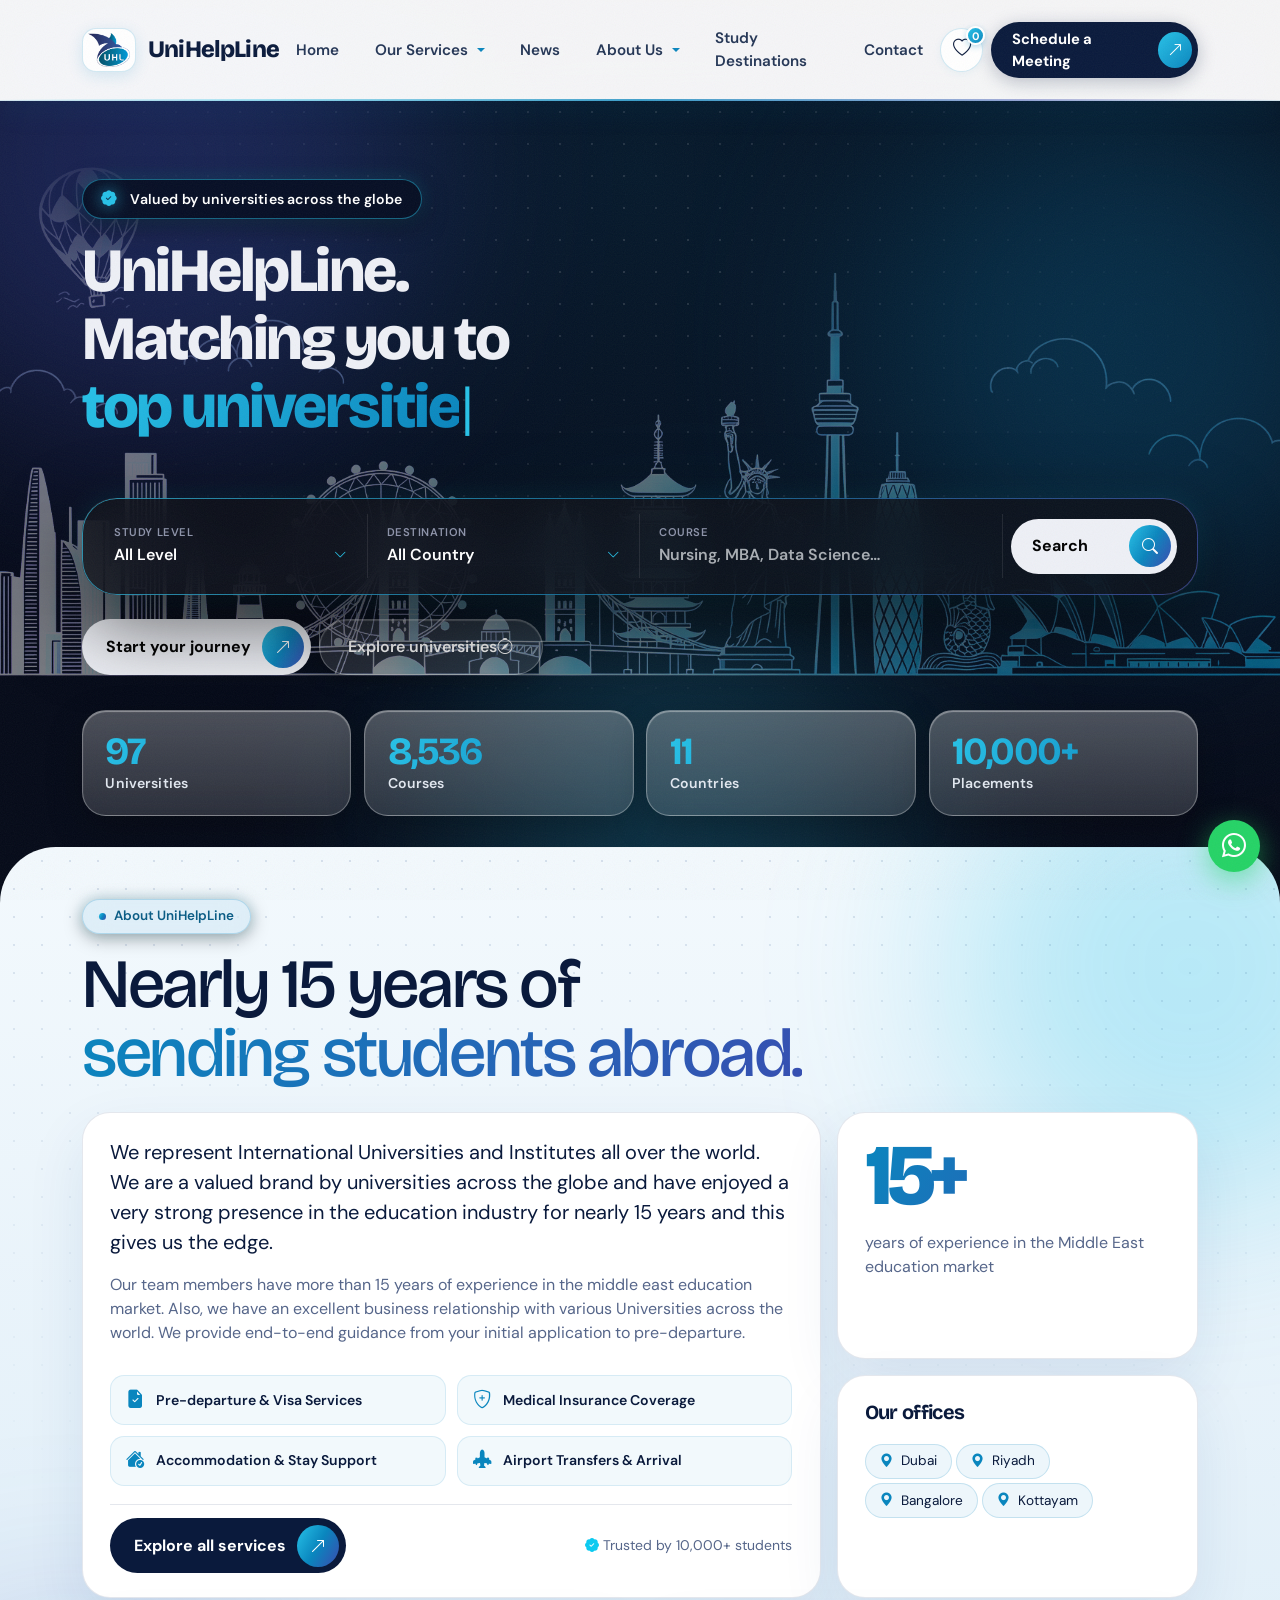
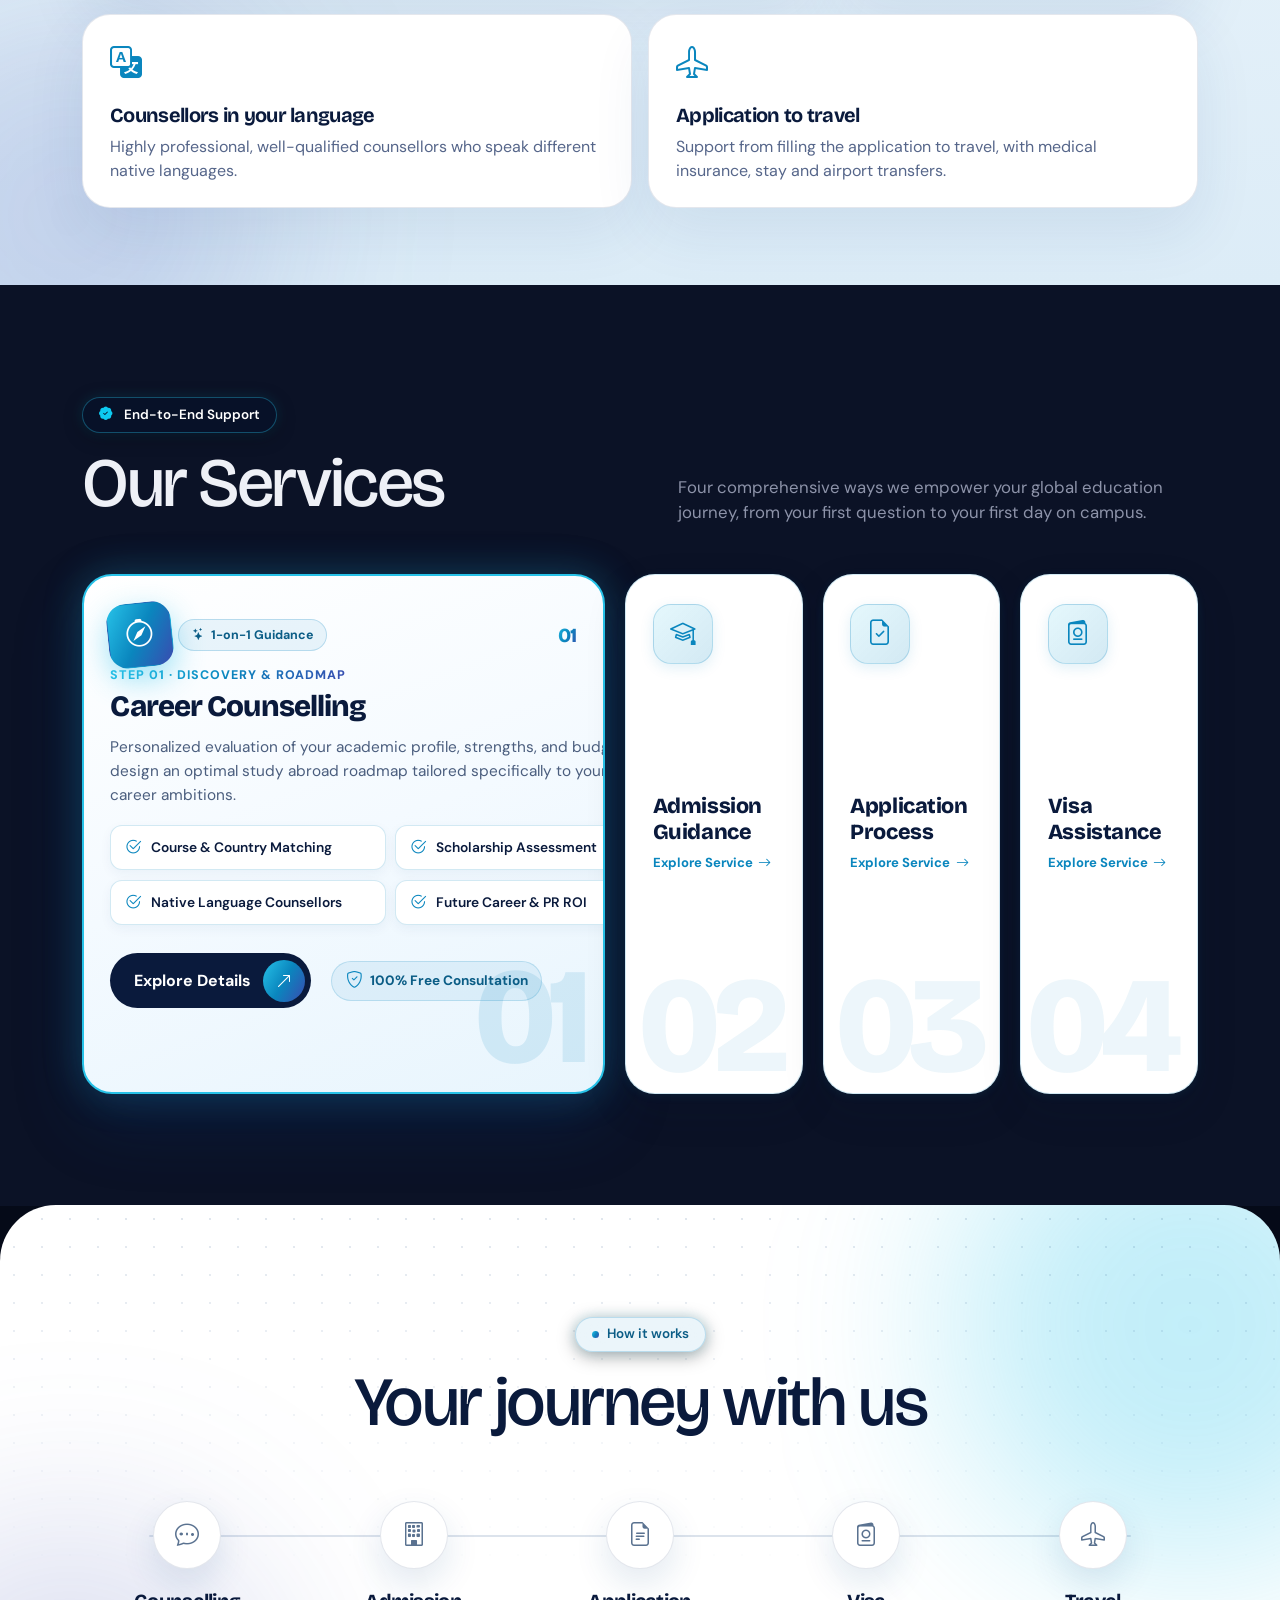
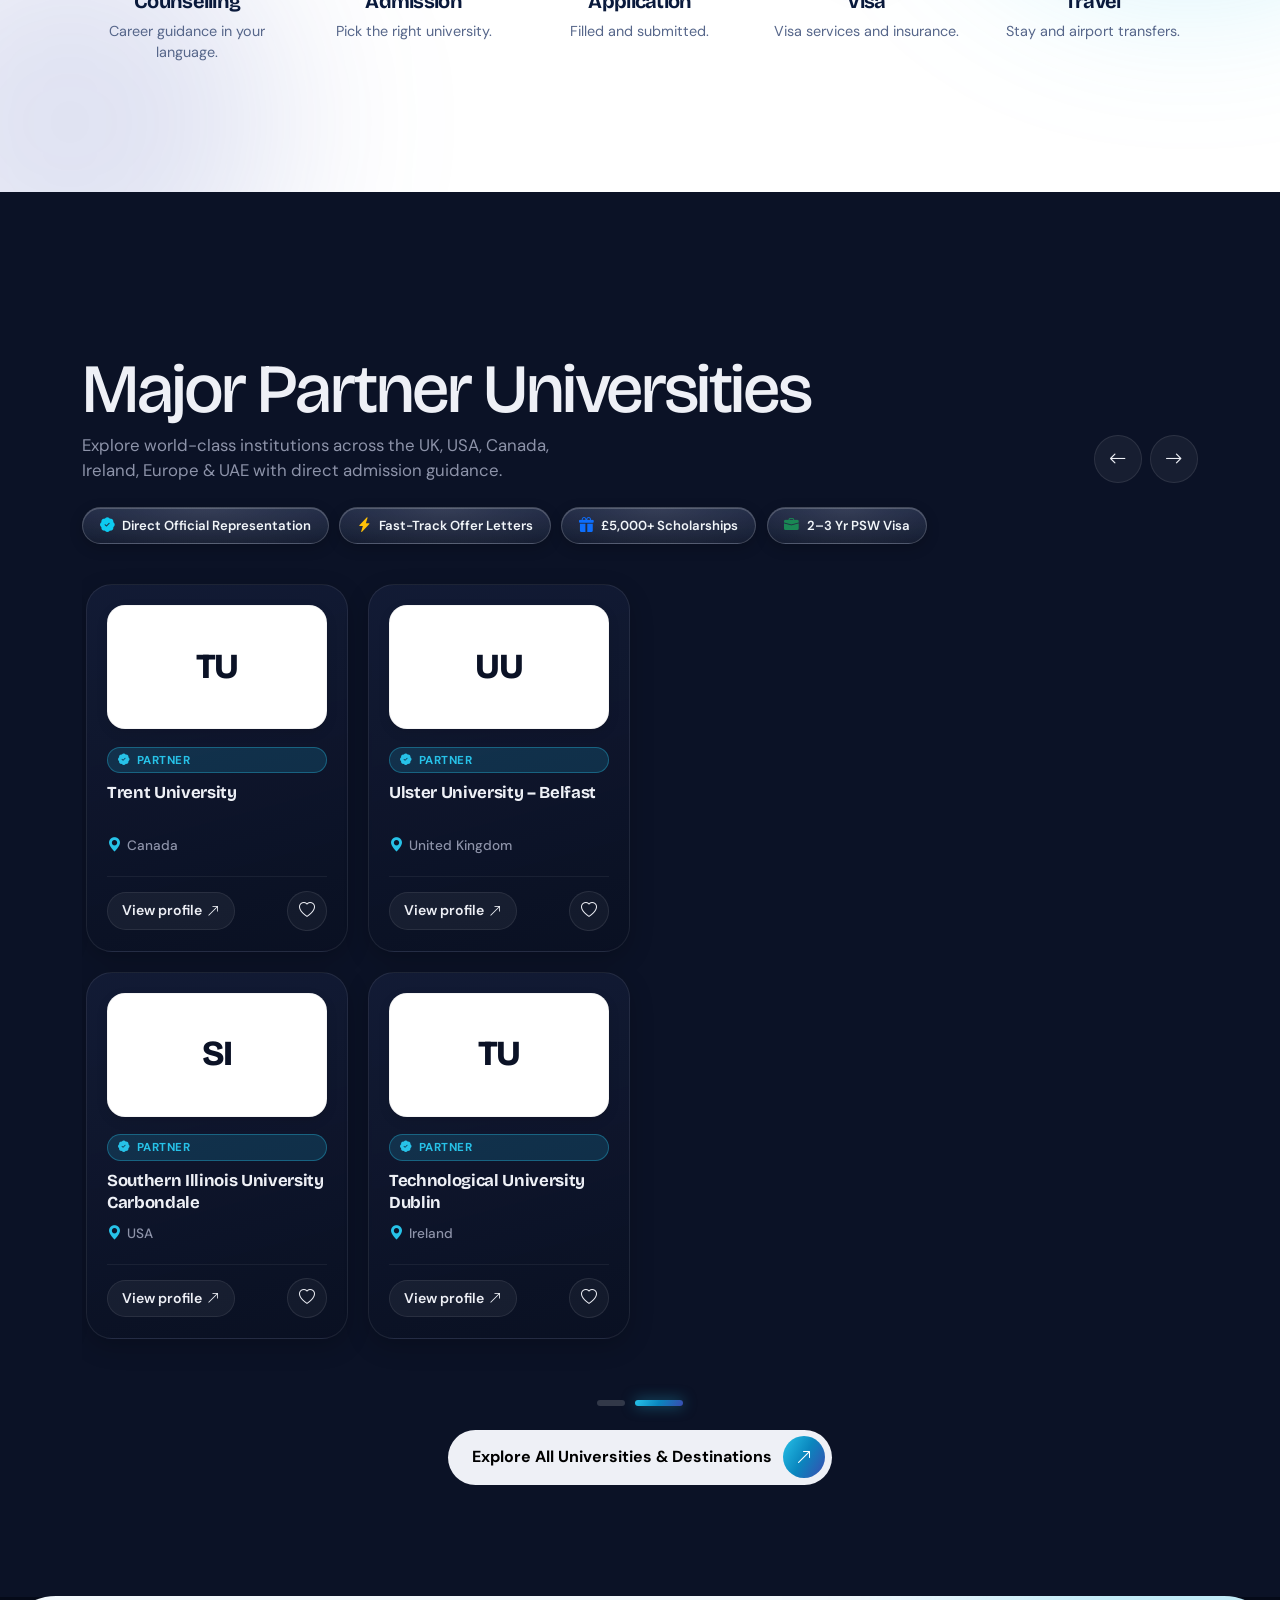
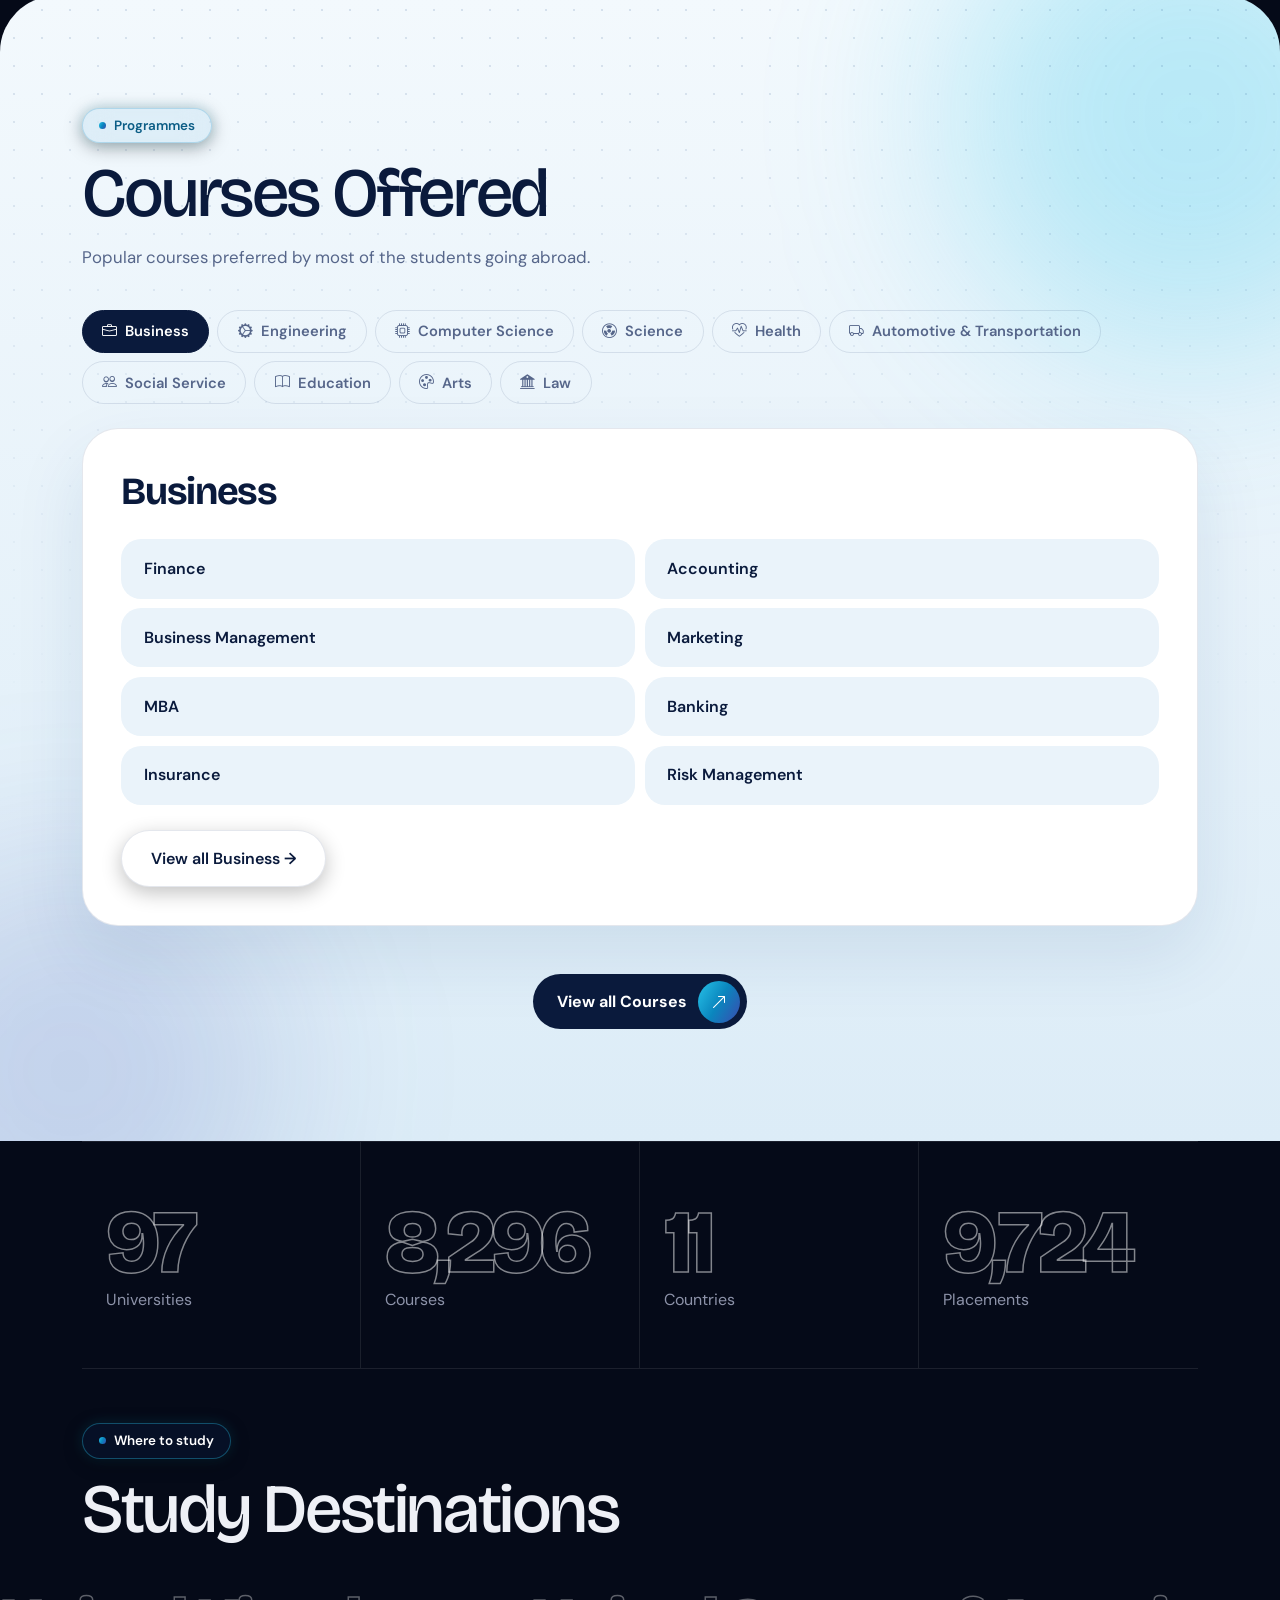
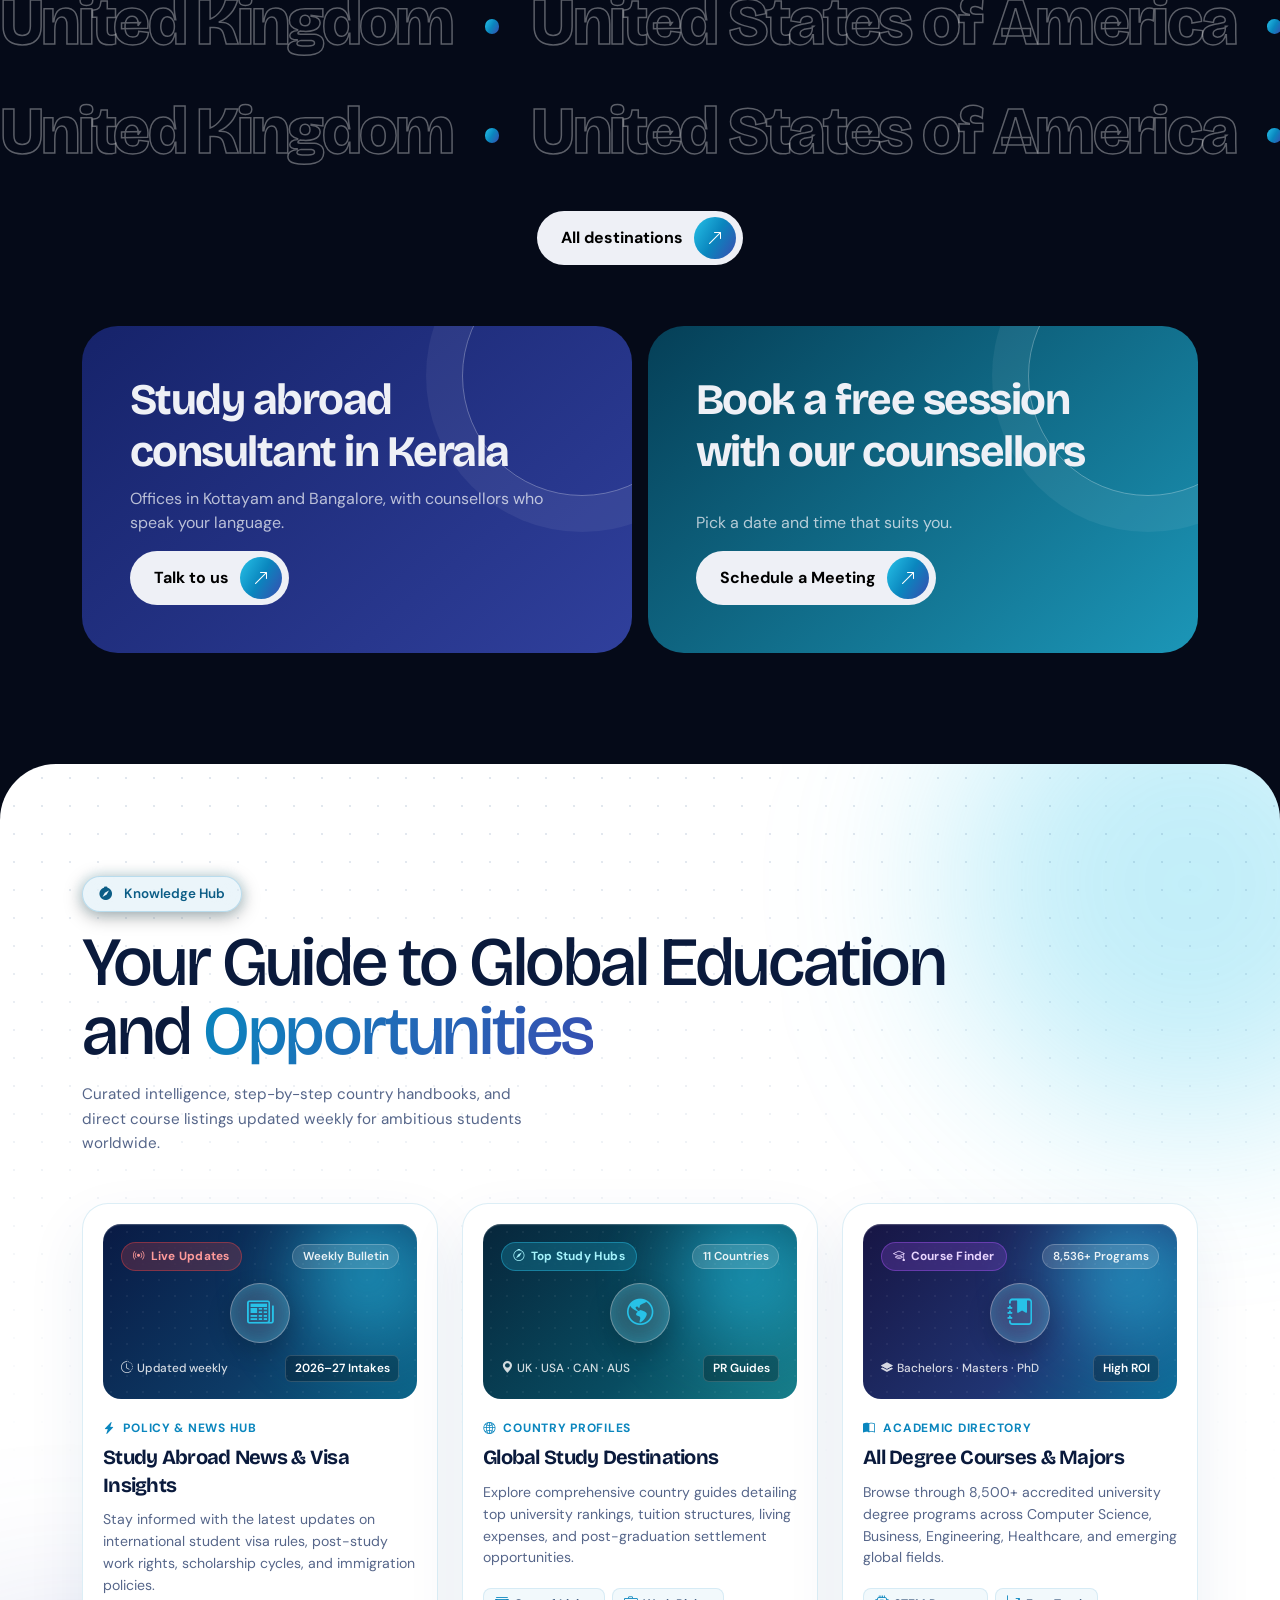
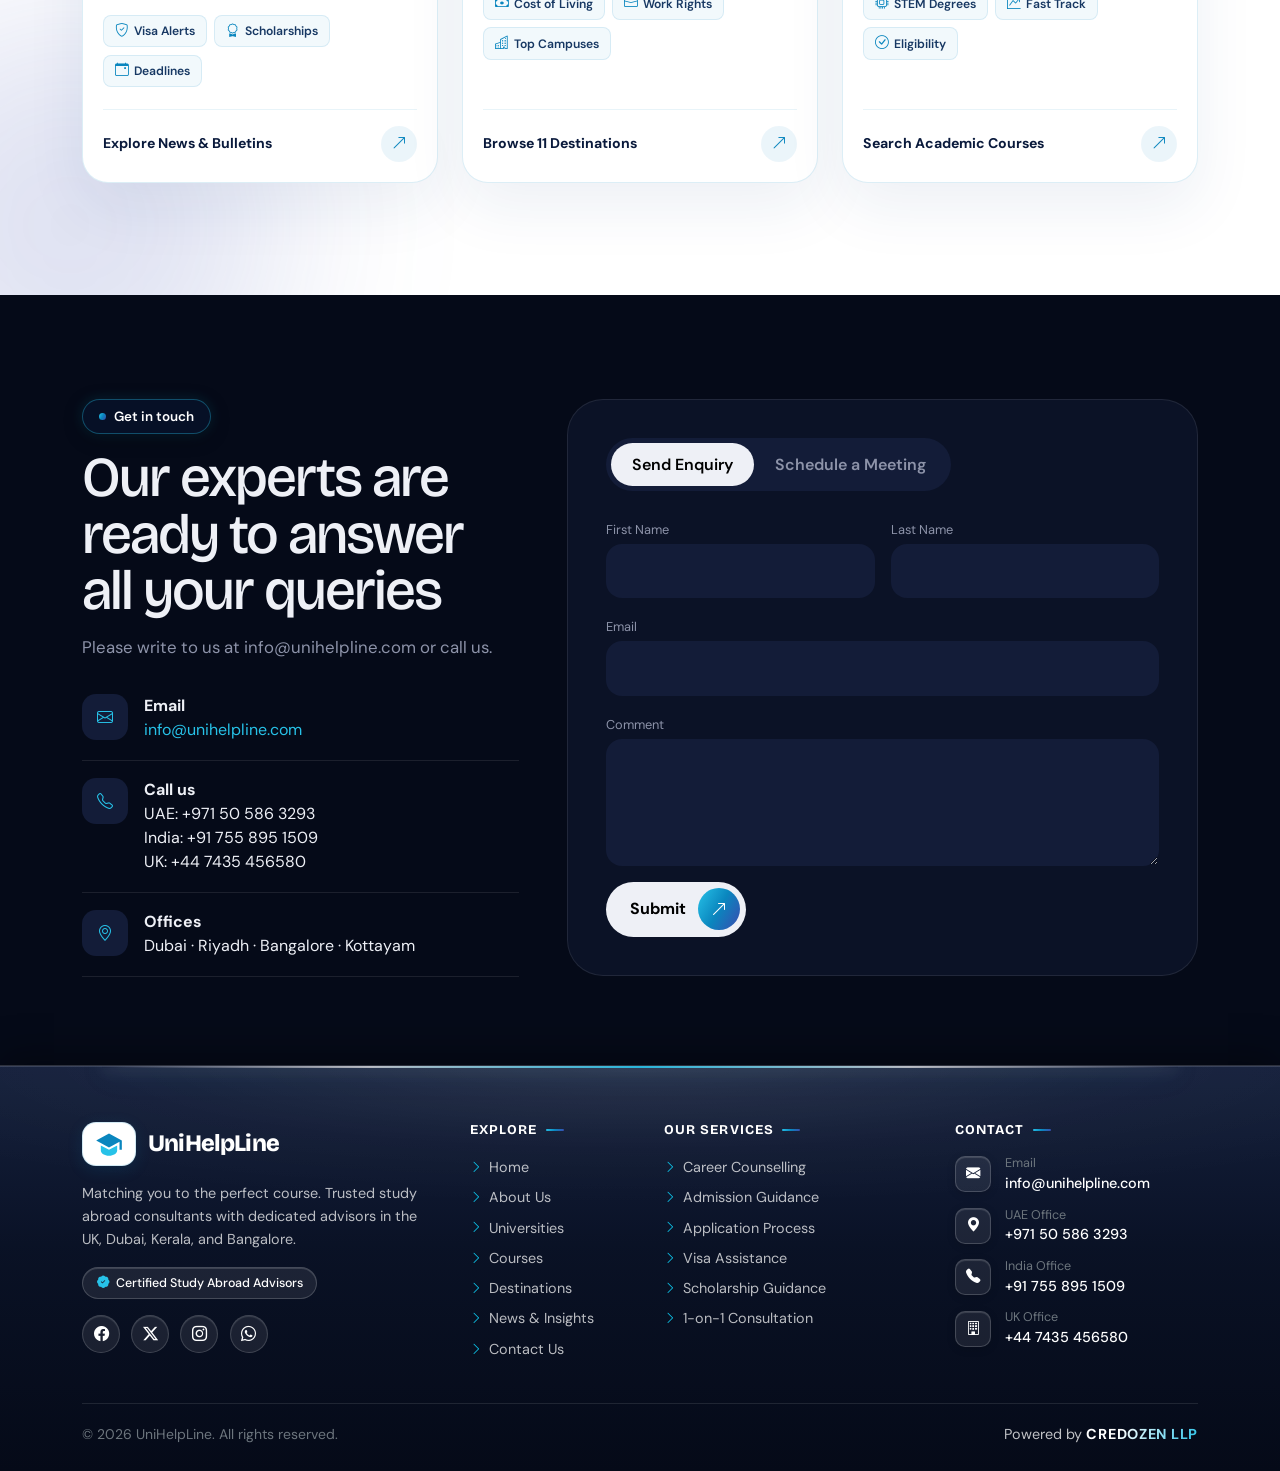
==== commit acfd3097: "update" ====
--- a/index.html
+++ b/index.html
@@ -74,32 +74,71 @@
 
                 <form class="cmd fx" id="sf" autocomplete="off">
                     <div class="row g-0 align-items-center">
-                        <div class="col-lg-3 col-md-6 fld"><label>Study Level</label><select class="form-select" id="level">
-                                <option>All Level</option>
-                                <option>Master Degree</option>
-                                <option>Bachelor Degree</option>
-                                <option>Bachelor Top-up</option>
-                                <option>Post Graduate Diploma / Certificate - 1 Year</option>
-                                <option>Post Graduate Diploma / Certificate - 2 Year</option>
-                                <option>Undergraduate Diploma - 2 Year</option>
-                                <option>Undergraduate Diploma - 1 Year</option>
-                            </select></div>
-                        <div class="col-lg-3 col-md-6 fld"><label>Destination</label><select class="form-select"
-                                id="country">
-                                <option>All Country</option>
-                                <option>United Kingdom</option>
-                                <option>United States of America</option>
-                                <option>Ireland</option>
-                                <option>Canada</option>
-                                <option>Germany</option>
-                                <option>Georgia</option>
-                                <option>Hungary</option>
-                                <option>Poland</option>
-                                <option>Malta</option>
-                                <option>France</option>
-                                <option>Dubai / United Arab Emirates</option>
-                            </select></div>
-                        <div class="col-lg-4 col-md-8 fld"><label>Course</label><input class="form-control" id="q"
+                        <div class="col-lg-3 col-md-6 fld custom-select-fld" id="fld-level">
+                            <label for="level">Study Level</label>
+                            <select class="form-select d-none" id="level">
+                                <option value="All Level" selected>All Level</option>
+                                <option value="Master Degree">Master Degree</option>
+                                <option value="Bachelor Degree">Bachelor Degree</option>
+                                <option value="Bachelor Top-up">Bachelor Top-up</option>
+                                <option value="Post Graduate Diploma / Certificate - 1 Year">Post Graduate Diploma / Certificate - 1 Year</option>
+                                <option value="Post Graduate Diploma / Certificate - 2 Year">Post Graduate Diploma / Certificate - 2 Year</option>
+                                <option value="Undergraduate Diploma - 2 Year">Undergraduate Diploma - 2 Year</option>
+                                <option value="Undergraduate Diploma - 1 Year">Undergraduate Diploma - 1 Year</option>
+                            </select>
+                            <button type="button" class="custom-select-trigger" id="level-trigger" aria-haspopup="listbox" aria-expanded="false">
+                                <span class="custom-select-val">All Level</span>
+                                <i class="bi bi-chevron-down custom-select-arrow"></i>
+                            </button>
+                            <div class="custom-select-menu" id="level-menu" role="listbox">
+                                <div class="custom-option selected" data-value="All Level" role="option"><span>All Level</span><i class="bi bi-check2"></i></div>
+                                <div class="custom-option" data-value="Master Degree" role="option"><span>Master Degree</span><i class="bi bi-check2"></i></div>
+                                <div class="custom-option" data-value="Bachelor Degree" role="option"><span>Bachelor Degree</span><i class="bi bi-check2"></i></div>
+                                <div class="custom-option" data-value="Bachelor Top-up" role="option"><span>Bachelor Top-up</span><i class="bi bi-check2"></i></div>
+                                <div class="custom-option" data-value="Post Graduate Diploma / Certificate - 1 Year" role="option"><span>Post Graduate Diploma / Certificate - 1 Year</span><i class="bi bi-check2"></i></div>
+                                <div class="custom-option" data-value="Post Graduate Diploma / Certificate - 2 Year" role="option"><span>Post Graduate Diploma / Certificate - 2 Year</span><i class="bi bi-check2"></i></div>
+                                <div class="custom-option" data-value="Undergraduate Diploma - 2 Year" role="option"><span>Undergraduate Diploma - 2 Year</span><i class="bi bi-check2"></i></div>
+                                <div class="custom-option" data-value="Undergraduate Diploma - 1 Year" role="option"><span>Undergraduate Diploma - 1 Year</span><i class="bi bi-check2"></i></div>
+                            </div>
+                        </div>
+
+                        <div class="col-lg-3 col-md-6 fld custom-select-fld" id="fld-country">
+                            <label for="country">Destination</label>
+                            <select class="form-select d-none" id="country">
+                                <option value="All Country" selected>All Country</option>
+                                <option value="United Kingdom">United Kingdom</option>
+                                <option value="United States of America">United States of America</option>
+                                <option value="Ireland">Ireland</option>
+                                <option value="Canada">Canada</option>
+                                <option value="Germany">Germany</option>
+                                <option value="Georgia">Georgia</option>
+                                <option value="Hungary">Hungary</option>
+                                <option value="Poland">Poland</option>
+                                <option value="Malta">Malta</option>
+                                <option value="France">France</option>
+                                <option value="Dubai / United Arab Emirates">Dubai / United Arab Emirates</option>
+                            </select>
+                            <button type="button" class="custom-select-trigger" id="country-trigger" aria-haspopup="listbox" aria-expanded="false">
+                                <span class="custom-select-val">All Country</span>
+                                <i class="bi bi-chevron-down custom-select-arrow"></i>
+                            </button>
+                            <div class="custom-select-menu" id="country-menu" role="listbox">
+                                <div class="custom-option selected" data-value="All Country" role="option"><span>All Country</span><i class="bi bi-check2"></i></div>
+                                <div class="custom-option" data-value="United Kingdom" role="option"><span>United Kingdom</span><i class="bi bi-check2"></i></div>
+                                <div class="custom-option" data-value="United States of America" role="option"><span>United States of America</span><i class="bi bi-check2"></i></div>
+                                <div class="custom-option" data-value="Ireland" role="option"><span>Ireland</span><i class="bi bi-check2"></i></div>
+                                <div class="custom-option" data-value="Canada" role="option"><span>Canada</span><i class="bi bi-check2"></i></div>
+                                <div class="custom-option" data-value="Germany" role="option"><span>Germany</span><i class="bi bi-check2"></i></div>
+                                <div class="custom-option" data-value="Georgia" role="option"><span>Georgia</span><i class="bi bi-check2"></i></div>
+                                <div class="custom-option" data-value="Hungary" role="option"><span>Hungary</span><i class="bi bi-check2"></i></div>
+                                <div class="custom-option" data-value="Poland" role="option"><span>Poland</span><i class="bi bi-check2"></i></div>
+                                <div class="custom-option" data-value="Malta" role="option"><span>Malta</span><i class="bi bi-check2"></i></div>
+                                <div class="custom-option" data-value="France" role="option"><span>France</span><i class="bi bi-check2"></i></div>
+                                <div class="custom-option" data-value="Dubai / United Arab Emirates" role="option"><span>Dubai / United Arab Emirates</span><i class="bi bi-check2"></i></div>
+                            </div>
+                        </div>
+
+                        <div class="col-lg-4 col-md-8 fld"><label for="q">Course</label><input class="form-control" id="q"
                                 placeholder="Nursing, MBA, Data Science…"></div>
                         <div class="col-lg-2 col-md-4 p-2 d-grid"><button class="btn-x justify-content-between"
                                 type="submit" style="padding-left:1.3rem">Search<i class="bi bi-search"></i></button></div>
--- a/style.css
+++ b/style.css
@@ -402,7 +402,9 @@
     vertical-align: 0.12em;
 }
 
-.npill .dropdown.show .dropdown-toggle::after {
+.npill .dropdown.show > .dropdown-toggle::after,
+.npill .dropdown-toggle.show::after,
+.npill .dropdown:hover > .dropdown-toggle::after {
     transform: rotate(180deg);
 }
 
@@ -412,8 +414,28 @@
     border-radius: 18px;
     padding: 0.55rem;
     box-shadow: 0 18px 45px rgba(10, 26, 60, 0.12), 0 4px 14px rgba(10, 134, 190, 0.06);
-    margin-top: 0.65rem !important;
+    margin-top: 0.5rem !important;
     animation: navDropIn 0.22s var(--ease);
+}
+
+/* Invisible bridge so mouse/touch movement across the gap never loses hover or closes the menu */
+.dropdown-menu::before {
+    content: '';
+    position: absolute;
+    top: -16px;
+    left: 0;
+    right: 0;
+    height: 16px;
+    background: transparent;
+    pointer-events: auto;
+}
+
+.npill .dropdown-menu.show,
+.npill .dropdown.show > .dropdown-menu {
+    display: block !important;
+    opacity: 1 !important;
+    visibility: visible !important;
+    pointer-events: auto !important;
 }
 
 @keyframes navDropIn {
@@ -434,22 +456,25 @@
     font-weight: 600;
     padding: 0.6rem 1rem;
     transition: all 0.2s ease;
-}
-
-.dropdown-item:hover {
+    cursor: pointer;
+}
+
+.dropdown-item:hover,
+.dropdown-item:focus,
+.dropdown-item:active {
     background: linear-gradient(90deg, rgba(39, 194, 232, 0.1), rgba(10, 134, 190, 0.06));
     color: #0A86BE;
     transform: translateX(4px);
 }
 
 @media (min-width: 992px) {
-    .npill .dropdown:hover .dropdown-menu {
-        display: block;
-        opacity: 1;
-        visibility: visible;
-        pointer-events: auto;
-    }
-    .npill .dropdown:hover .dropdown-toggle::after {
+    .npill .dropdown:hover > .dropdown-menu {
+        display: block !important;
+        opacity: 1 !important;
+        visibility: visible !important;
+        pointer-events: auto !important;
+    }
+    .npill .dropdown:hover > .dropdown-toggle::after {
         transform: rotate(180deg);
     }
 }
@@ -843,11 +868,14 @@
     border-radius: 34px;
     padding: .75rem;
     position: relative;
+    z-index: 60;
     box-shadow: 0 30px 80px rgba(0, 0, 0, .6), 0 0 30px rgba(39, 194, 232, .12);
     transition: transform .3s ease, box-shadow .3s ease;
 }
 
-.cmd:focus-within {
+.cmd:focus-within,
+.cmd.has-open-dropdown {
+    z-index: 250;
     box-shadow: 0 35px 90px rgba(0, 0, 0, .7), 0 0 40px rgba(39, 194, 232, .2);
 }
 
@@ -921,6 +949,158 @@
     padding: .15rem 1.2rem .7rem;
     font-weight: 600;
     color: var(--tx)
+}
+
+/* Custom enhanced dropdown for hero search */
+.custom-select-fld {
+    position: relative;
+    user-select: none;
+    z-index: 10;
+}
+
+.custom-select-fld.open {
+    z-index: 200;
+}
+
+.custom-select-trigger {
+    background: transparent;
+    border: 0;
+    width: 100%;
+    text-align: left;
+    padding: .15rem 1.2rem .7rem;
+    font-weight: 600;
+    color: var(--tx);
+    display: flex;
+    align-items: center;
+    justify-content: space-between;
+    cursor: pointer;
+    outline: none;
+    font-size: 1rem;
+    line-height: 1.5;
+    transition: color 0.2s ease;
+}
+
+.custom-select-trigger:focus-visible {
+    outline: none;
+}
+
+.custom-select-val {
+    overflow: hidden;
+    text-overflow: ellipsis;
+    white-space: nowrap;
+    margin-right: 0.5rem;
+    color: #ffffff;
+    font-weight: 600;
+}
+
+.custom-select-arrow {
+    font-size: 0.8rem;
+    color: var(--a1, #27c2e8);
+    transition: transform 0.25s cubic-bezier(0.16, 1, 0.3, 1);
+    flex-shrink: 0;
+}
+
+.custom-select-fld.open .custom-select-arrow {
+    transform: rotate(180deg);
+}
+
+.custom-select-menu {
+    position: absolute;
+    top: calc(100% + 8px);
+    left: 0;
+    width: 100%;
+    min-width: min(280px, 100%);
+    max-height: 225px;
+    overflow-y: auto;
+    overscroll-behavior: contain;
+    background: #0d1222;
+    background: rgba(13, 18, 34, 0.98);
+    backdrop-filter: blur(28px) saturate(1.5);
+    -webkit-backdrop-filter: blur(28px) saturate(1.5);
+    border: 1px solid rgba(39, 194, 232, 0.35);
+    border-radius: 16px;
+    padding: 0.45rem 0.4rem 0.55rem;
+    box-shadow: 0 20px 50px rgba(0, 0, 0, 0.95), 0 0 35px rgba(10, 134, 190, 0.25);
+    z-index: 999;
+    opacity: 0;
+    visibility: hidden;
+    transform: translateY(-6px);
+    pointer-events: none;
+    transition: opacity 0.2s cubic-bezier(0.16, 1, 0.3, 1), transform 0.2s cubic-bezier(0.16, 1, 0.3, 1), visibility 0.2s;
+}
+
+.custom-select-menu::-webkit-scrollbar {
+    width: 6px;
+}
+
+.custom-select-menu::-webkit-scrollbar-track {
+    background: rgba(255, 255, 255, 0.03);
+    border-radius: 6px;
+    margin: 6px 0;
+}
+
+.custom-select-menu::-webkit-scrollbar-thumb {
+    background: rgba(39, 194, 232, 0.45);
+    border-radius: 6px;
+}
+
+.custom-select-menu::-webkit-scrollbar-thumb:hover {
+    background: rgba(39, 194, 232, 0.8);
+}
+
+.custom-select-fld.open .custom-select-menu {
+    opacity: 1;
+    visibility: visible;
+    transform: translateY(0);
+    pointer-events: auto;
+}
+
+.custom-option {
+    display: flex;
+    align-items: center;
+    justify-content: space-between;
+    padding: 0.65rem 0.9rem;
+    font-size: 0.88rem;
+    font-weight: 500;
+    color: #cbd5e1;
+    border-radius: 10px;
+    cursor: pointer;
+    transition: all 0.18s ease;
+    margin-bottom: 3px;
+}
+
+.custom-option:last-child {
+    margin-bottom: 0.25rem;
+}
+
+.custom-option span {
+    white-space: normal;
+    line-height: 1.35;
+}
+
+.custom-option i {
+    font-size: 0.95rem;
+    opacity: 0;
+    color: #27c2e8;
+    transition: opacity 0.15s ease;
+    flex-shrink: 0;
+    margin-left: 0.5rem;
+}
+
+.custom-option:hover {
+    background: rgba(39, 194, 232, 0.12);
+    color: #ffffff;
+    transform: translateX(3px);
+}
+
+.custom-option.selected {
+    background: linear-gradient(90deg, rgba(39, 194, 232, 0.2), rgba(10, 134, 190, 0.12));
+    color: #27c2e8;
+    font-weight: 600;
+}
+
+.custom-option.selected i {
+    opacity: 1;
 }
 
 .cmd .fld {
@@ -1722,6 +1902,8 @@
     overflow-x: auto;
     padding: 1rem 0.25rem 2.2rem;
     scroll-snap-type: x mandatory;
+    scroll-snap-stop: always;
+    overscroll-behavior-x: contain;
     scrollbar-width: none;
     scroll-behavior: smooth;
     cursor: grab;
@@ -1743,6 +1925,7 @@
     max-width: 100%;
     box-sizing: border-box;
     scroll-snap-align: start;
+    scroll-snap-stop: always;
     background: linear-gradient(165deg, rgba(20, 29, 56, 0.85) 0%, rgba(10, 16, 34, 0.95) 100%);
     border: 1px solid rgba(255, 255, 255, 0.08);
     border-radius: 26px;
@@ -3433,7 +3616,8 @@
     }
 
     .cmd .form-select,
-    .cmd .form-control {
+    .cmd .form-control,
+    .cmd .custom-select-trigger {
         padding: 0.2rem 0.65rem 0.4rem;
         font-size: 0.95rem;
         font-weight: 500;
@@ -3963,26 +4147,34 @@
     }
 
     .uni-feature-pills-wrap {
-        display: grid;
-        grid-template-columns: 1fr 1fr;
-        gap: 0.5rem;
-        margin-bottom: 1.25rem;
+        display: flex;
+        flex-wrap: nowrap;
+        overflow-x: auto;
+        gap: 0.55rem;
+        padding: 0.15rem 0.1rem 0.6rem;
+        margin-bottom: 1.15rem;
+        scrollbar-width: none;
+        -webkit-overflow-scrolling: touch;
+        scroll-snap-type: x mandatory;
+    }
+
+    .uni-feature-pills-wrap::-webkit-scrollbar {
+        display: none;
     }
 
     .uni-feat-pill {
-        padding: 0.52rem 0.65rem;
-        font-size: 0.74rem;
-        border-radius: 12px;
-        justify-content: flex-start;
-        line-height: 1.3;
+        flex: 0 0 auto;
+        padding: 0.45rem 0.95rem;
+        font-size: 0.78rem;
+        font-weight: 600;
+        border-radius: 50px;
         white-space: nowrap;
-        overflow: hidden;
-        text-overflow: ellipsis;
-        box-shadow: 0 2px 8px rgba(0, 0, 0, 0.18);
+        scroll-snap-align: start;
+        box-shadow: 0 3px 10px rgba(0, 0, 0, 0.25);
     }
 
     .uni-feat-pill i {
-        font-size: 0.85rem;
+        font-size: 0.88rem;
         flex-shrink: 0;
     }
 
@@ -3994,7 +4186,10 @@
         gap: 10px;
         padding: 0.5rem 0.1rem 1.4rem;
         scroll-snap-type: x mandatory;
+        scroll-snap-stop: always;
+        overscroll-behavior-x: contain;
         -webkit-overflow-scrolling: touch;
+        touch-action: pan-y pinch-zoom;
     }
 
     .uc {
@@ -4005,6 +4200,7 @@
         padding: 0.85rem 0.75rem;
         border-radius: 20px;
         scroll-snap-align: start;
+        scroll-snap-stop: always;
         box-shadow: 0 6px 18px rgba(0, 0, 0, 0.25);
     }
 
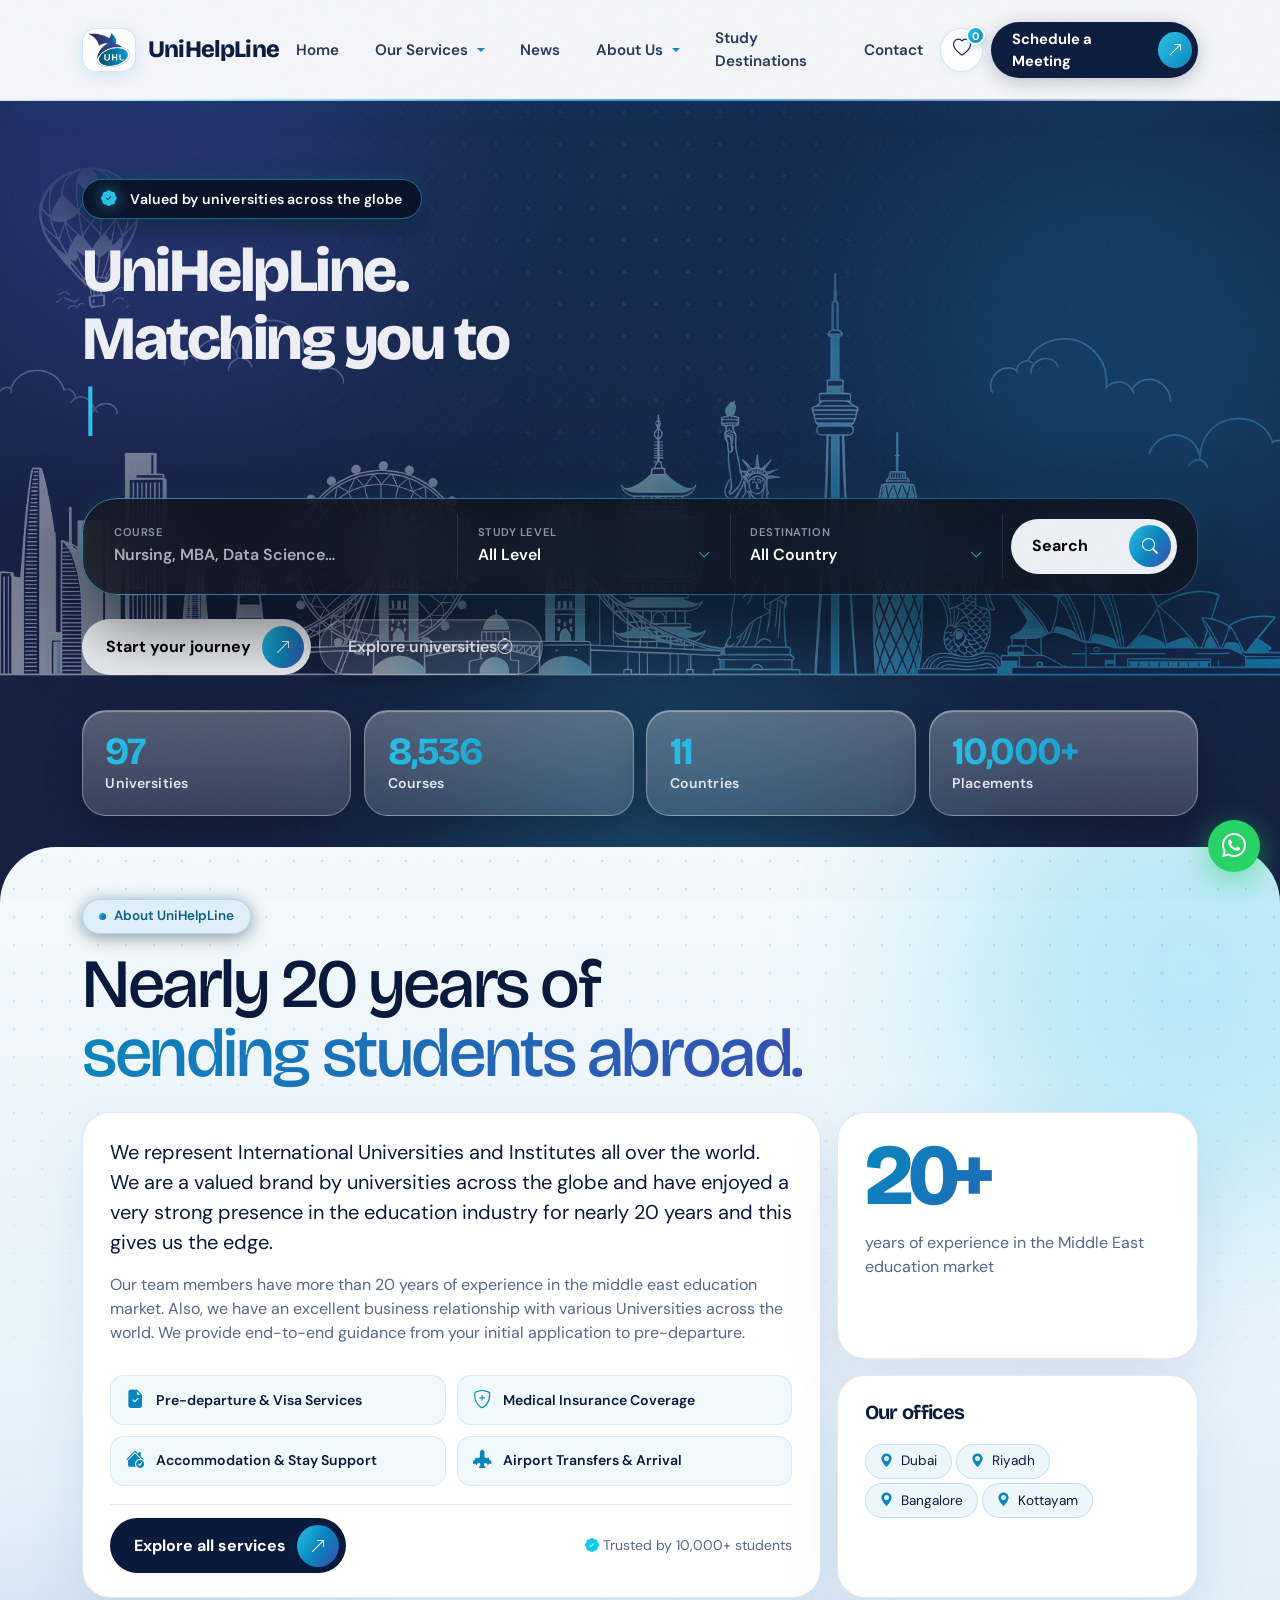
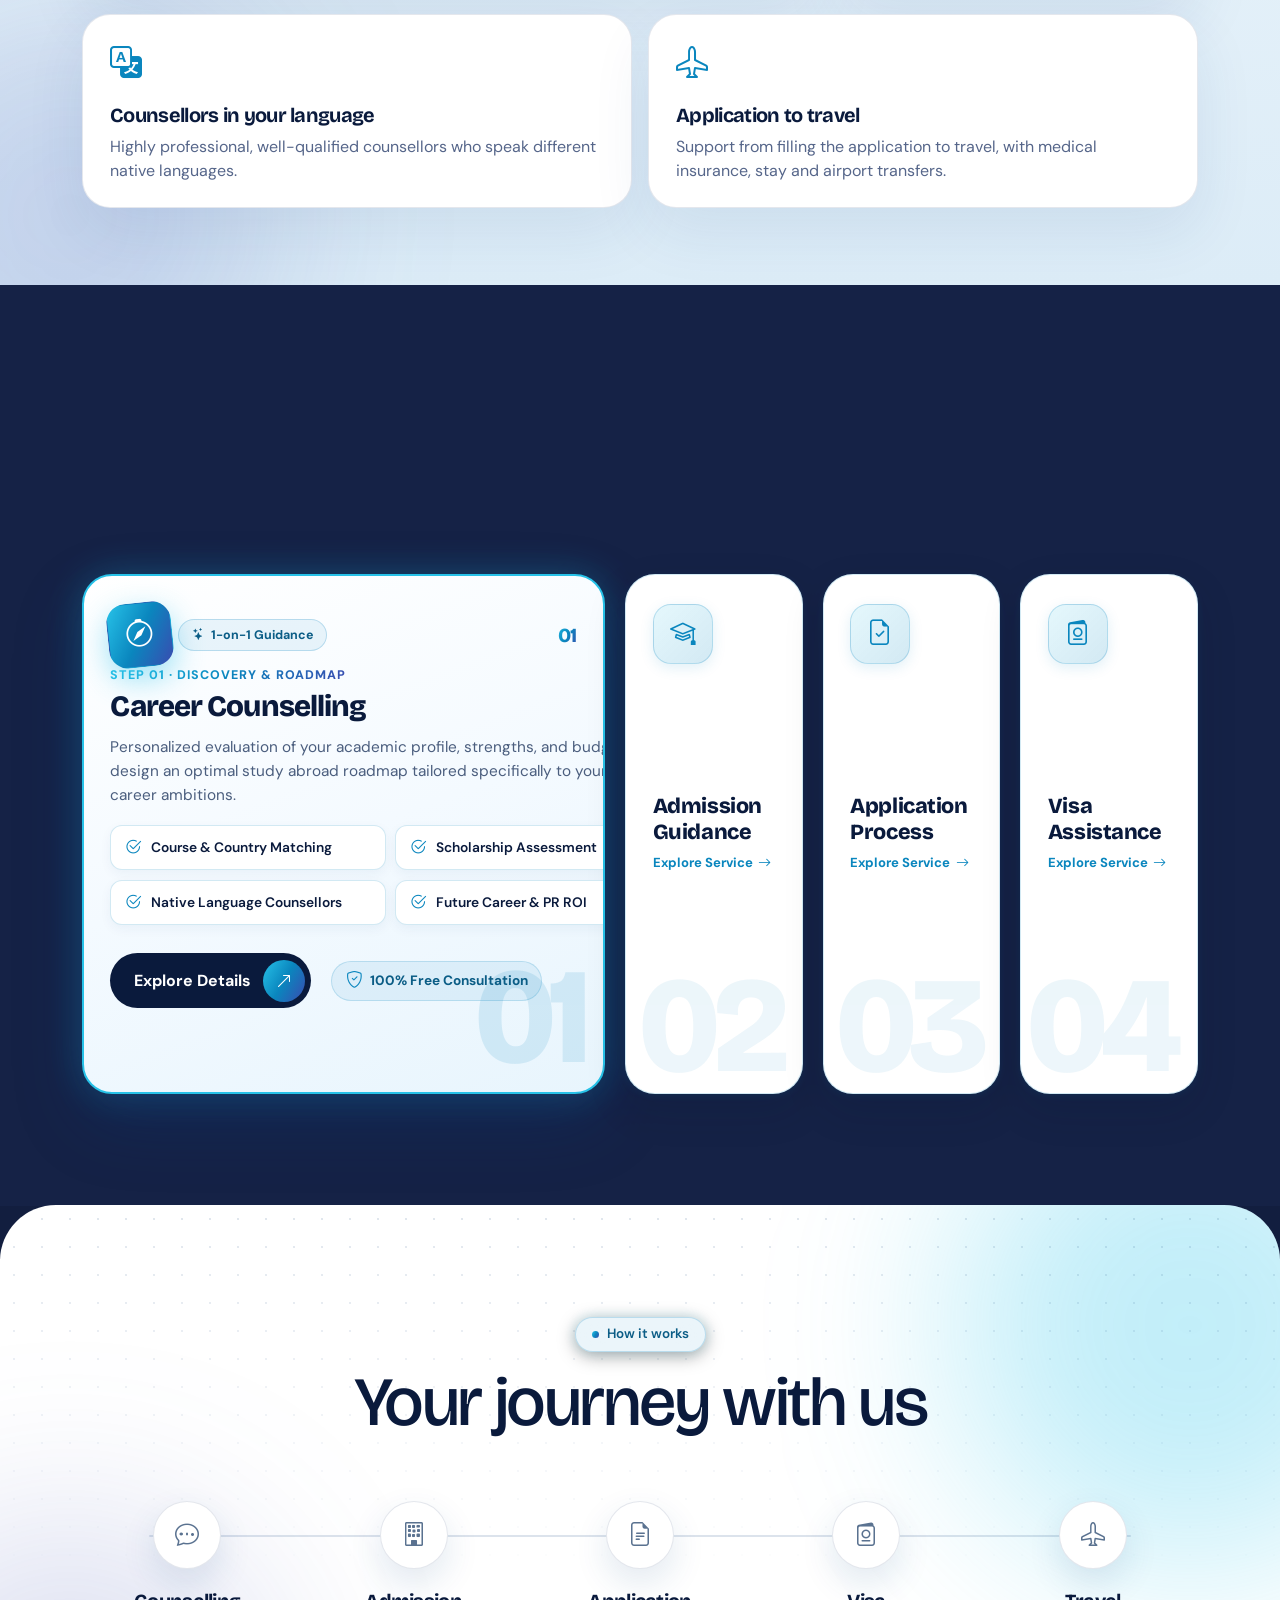
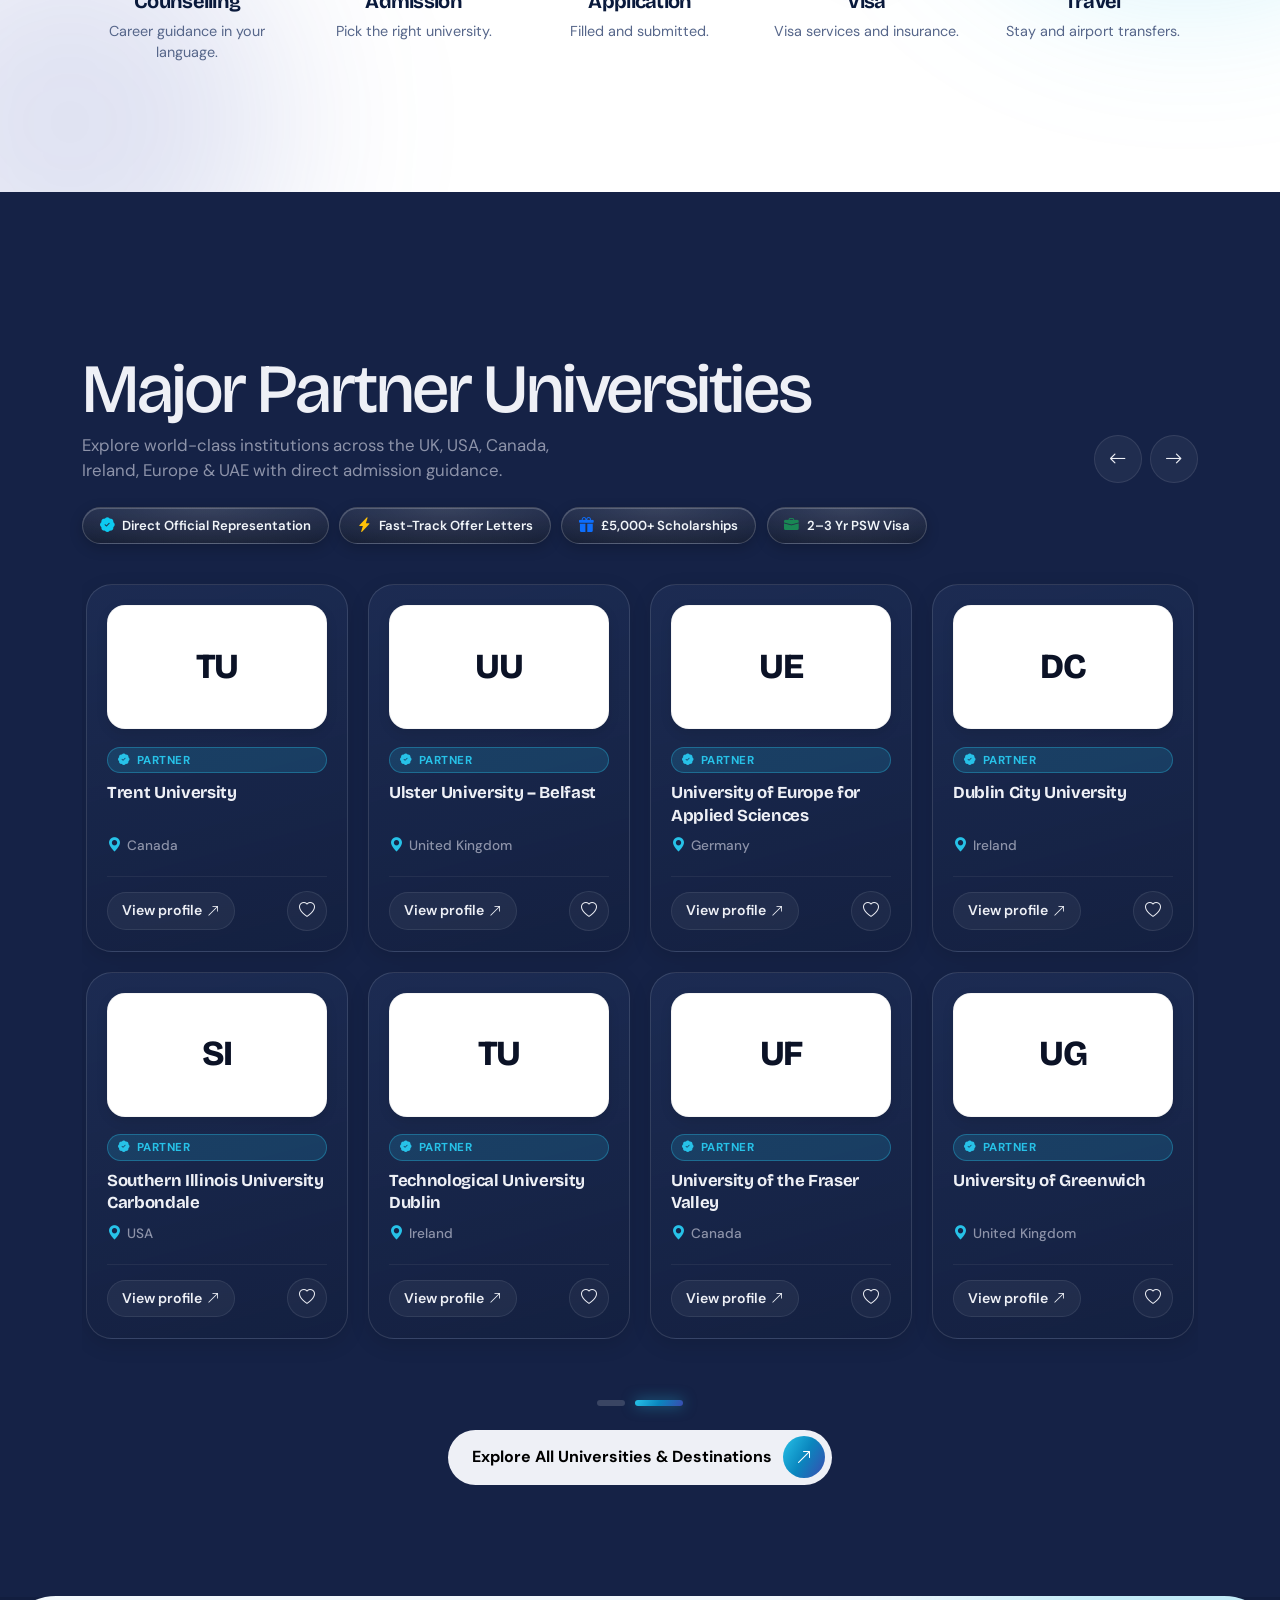
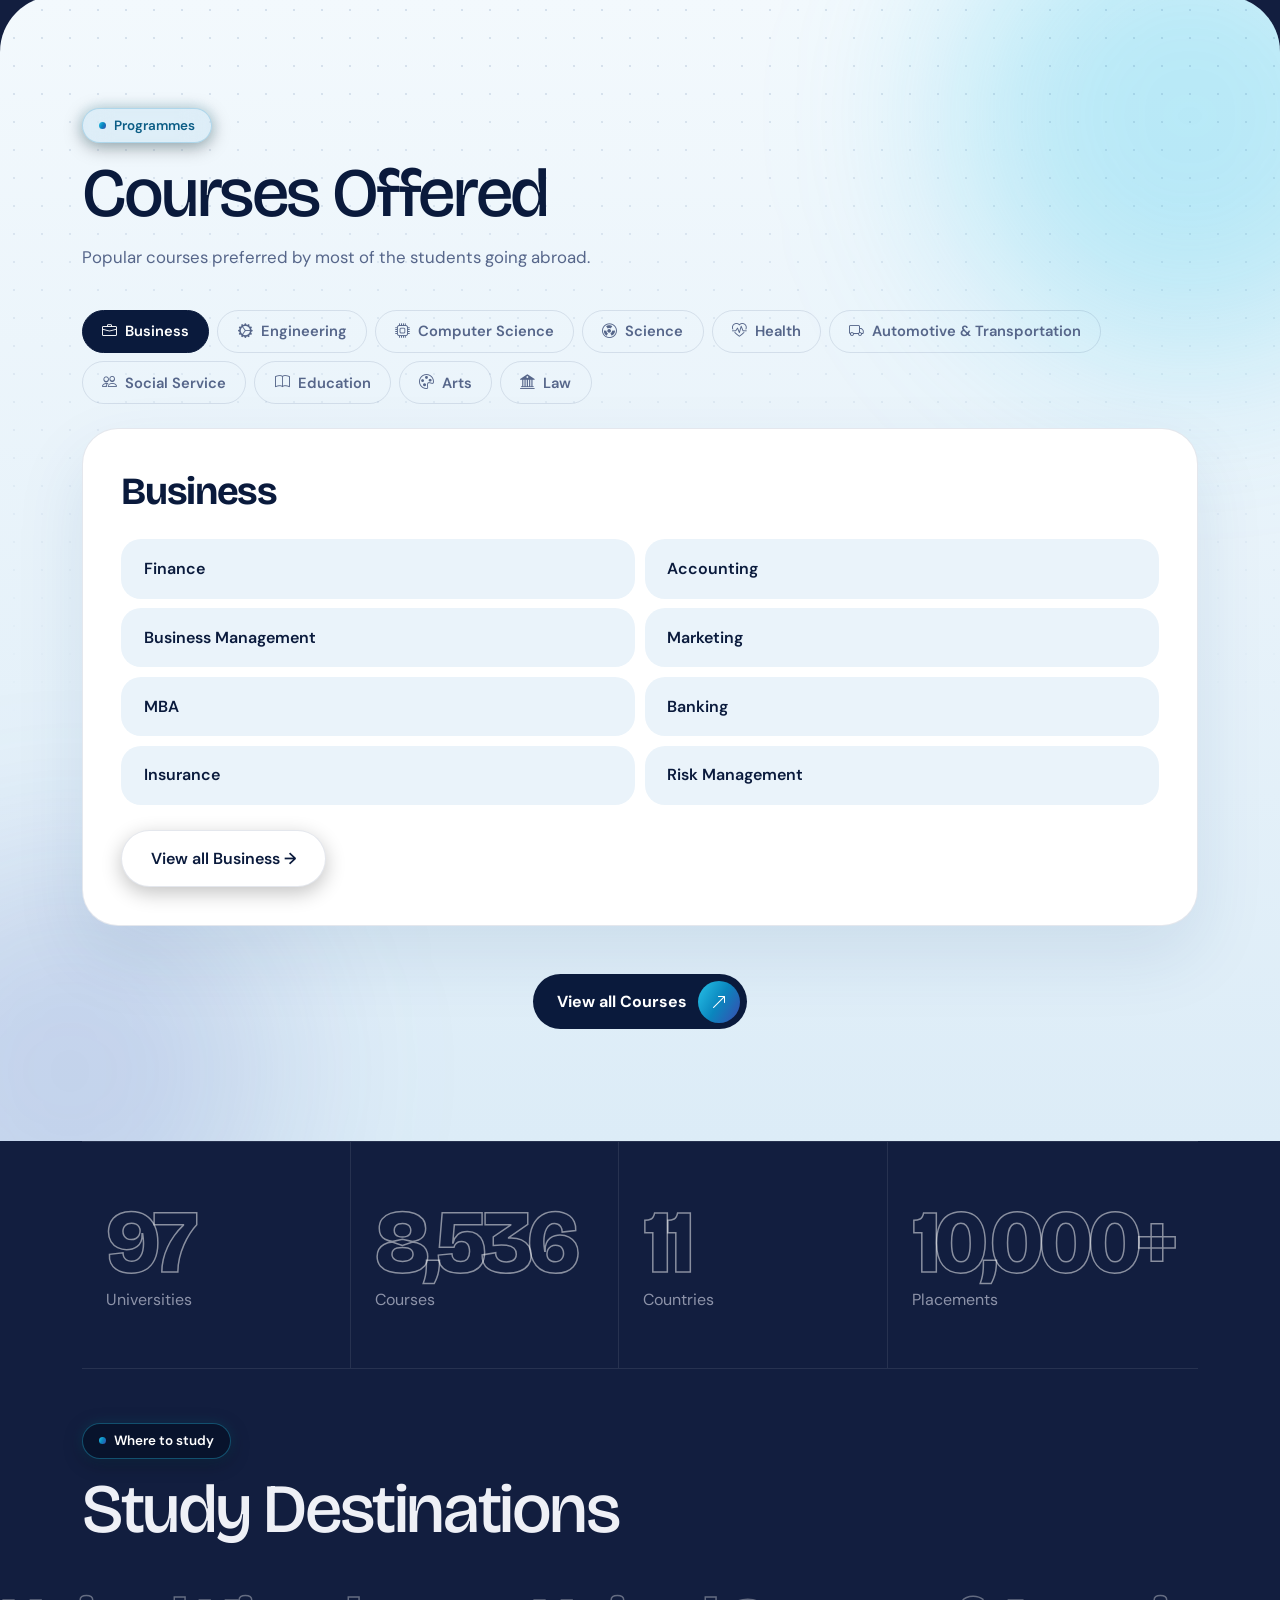
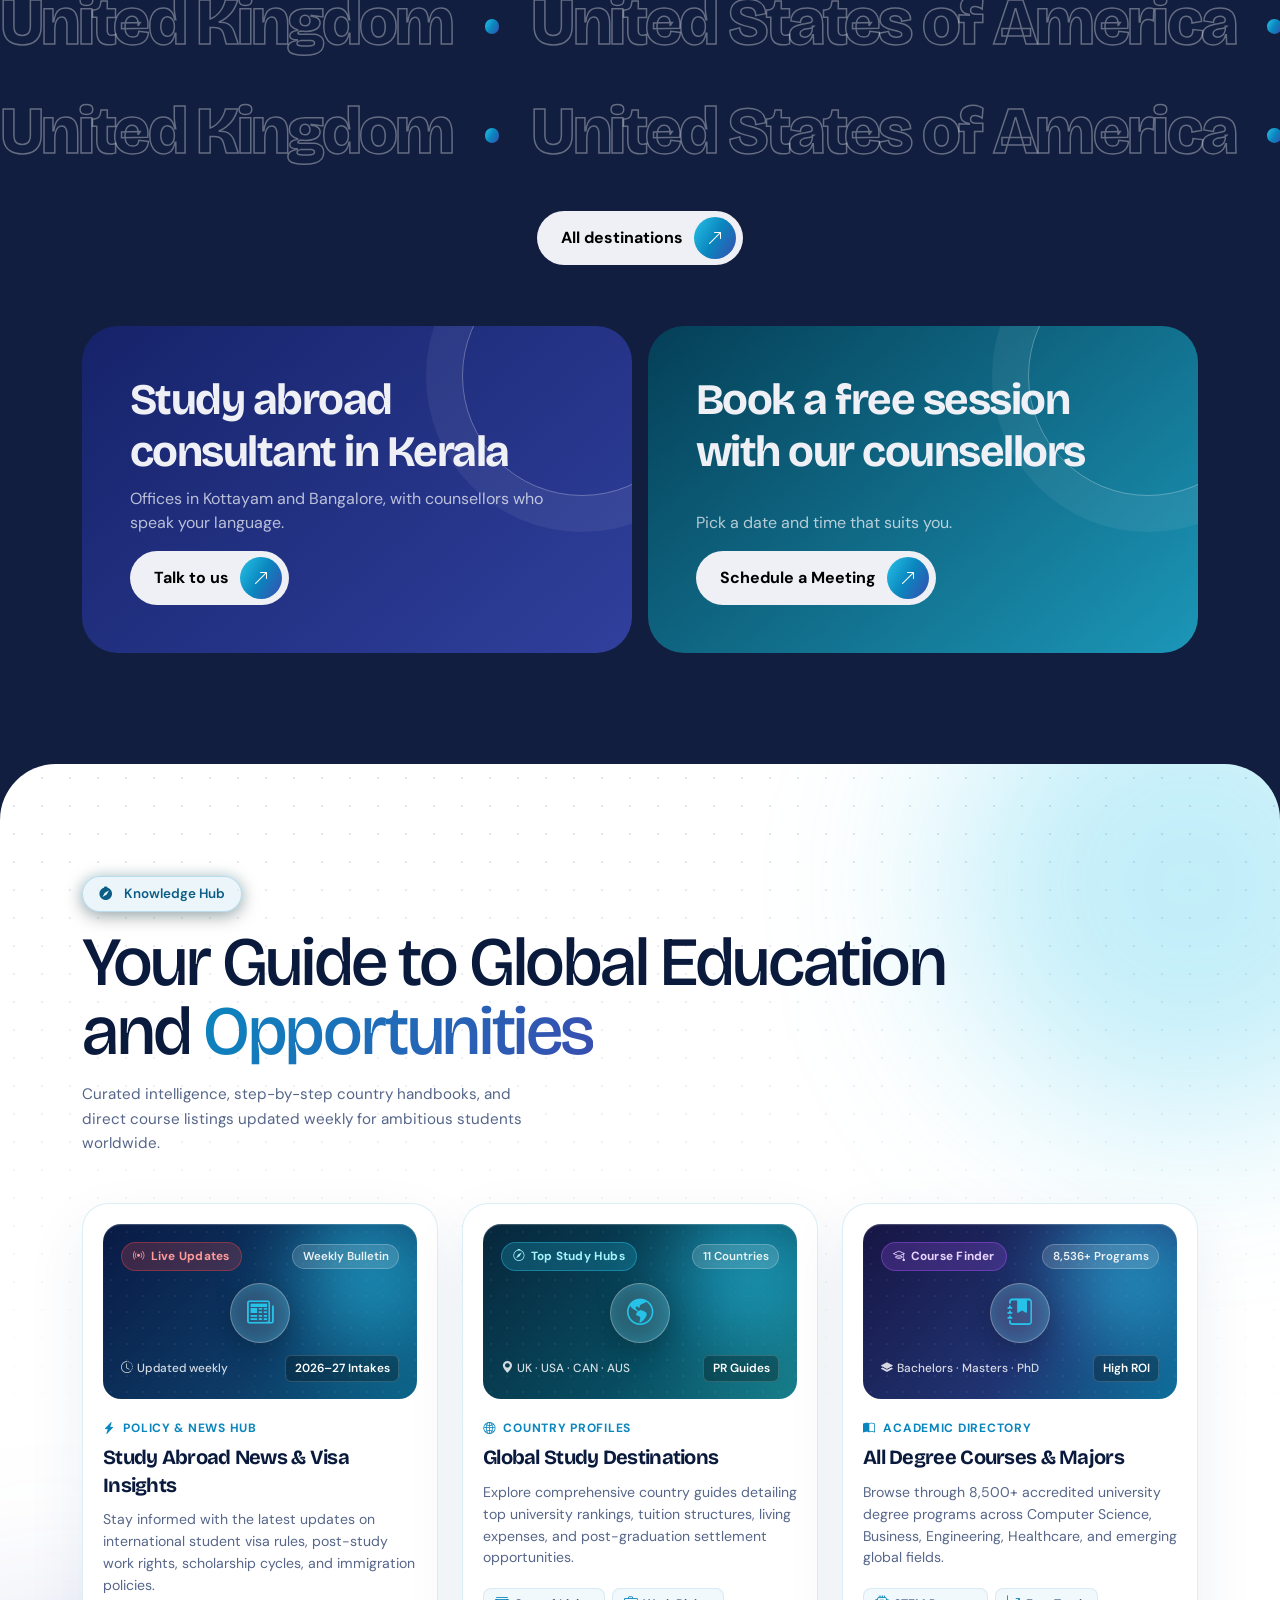
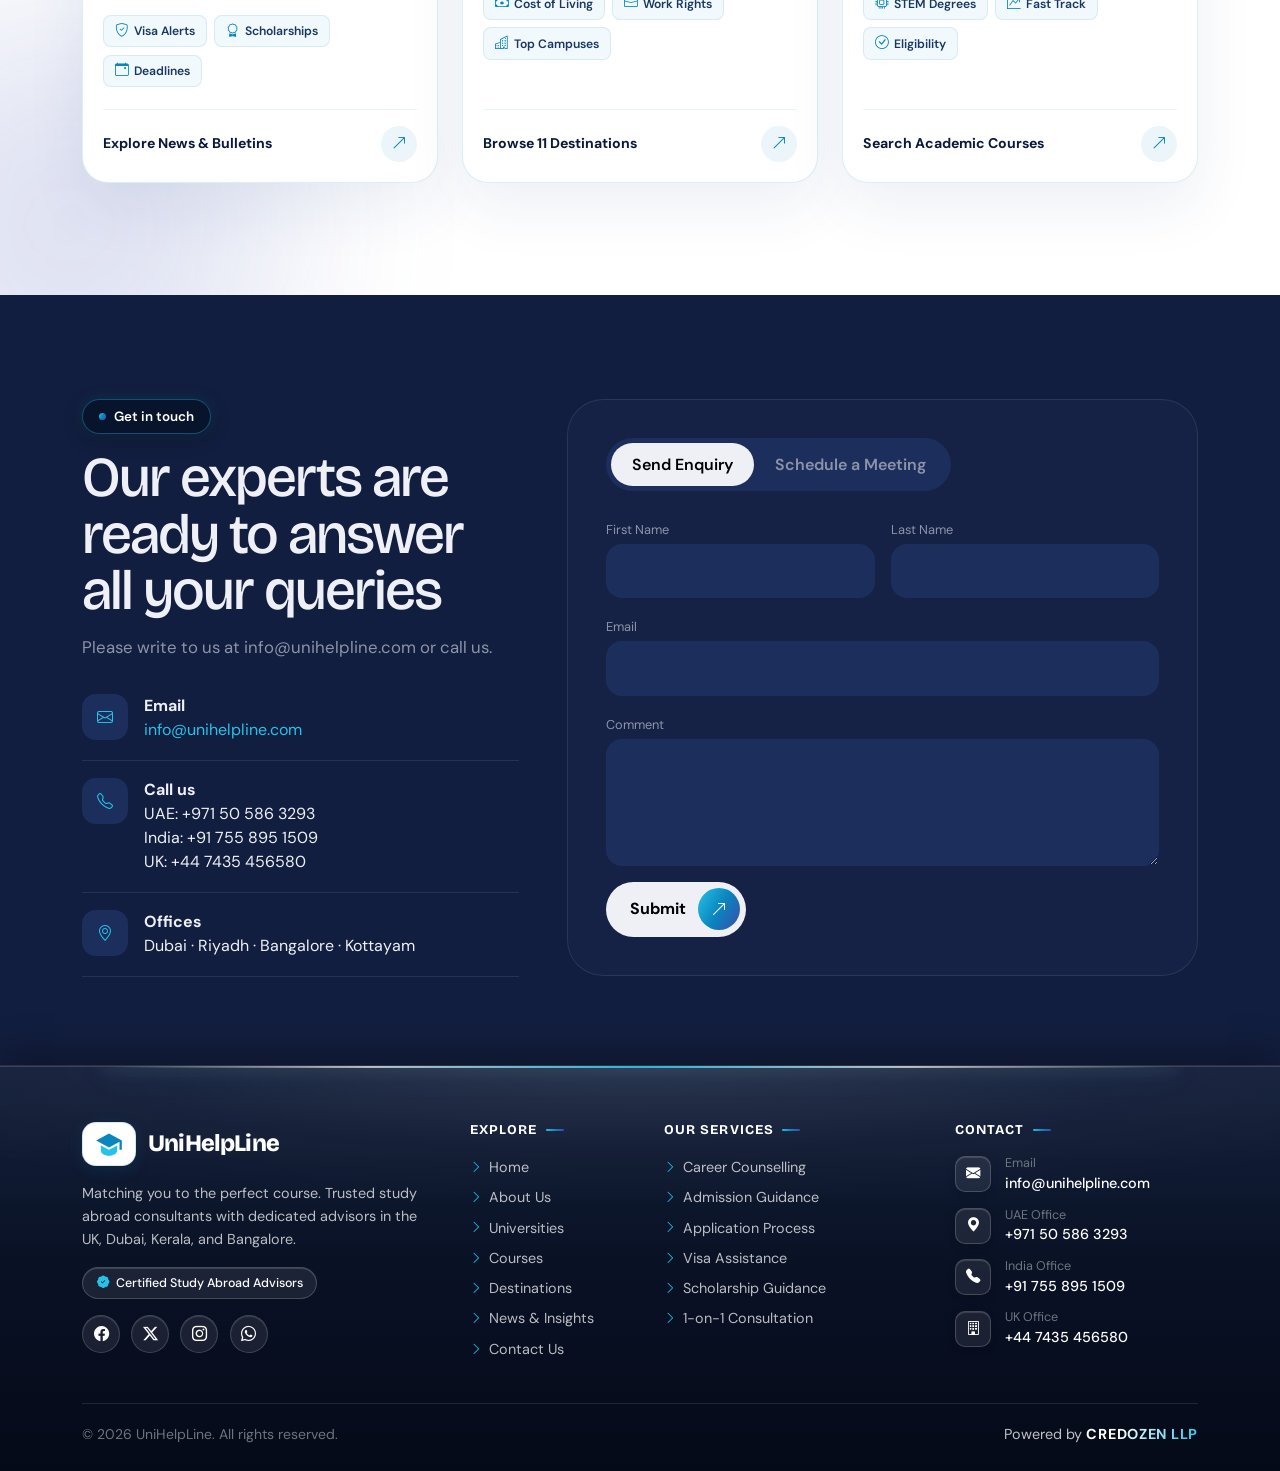
==== commit 459ab42c: "update" ====
--- a/index.html
+++ b/index.html
@@ -53,7 +53,8 @@
                 <div class="d-flex align-items-center gap-2 nav-actions"><button class="wish" data-bs-toggle="offcanvas"
                         data-bs-target="#wl" aria-label="Wishlist"><i class="bi bi-heart"></i><span
                             id="wc">0</span></button>
-                    <a class="btn-x" href="#contact" data-tab="meet" style="padding:.35rem .35rem .35rem 1.3rem">Schedule a
+                    <a class="btn-x" href="#contact" data-tab="meet"
+                        style="padding:.35rem .35rem .35rem 1.3rem">Schedule a
                         Meeting<i style="width:36px;height:36px" class="bi bi-arrow-up-right"></i></a>
                 </div>
             </div>
@@ -66,14 +67,21 @@
         <div class="container position-relative">
             <div class="hero-main">
                 <div class="hero-intro">
-                    <span class="tag fx mb-3"><i class="bi bi-patch-check-fill text-info me-1"></i> Valued by universities
+                    <span class="tag fx mb-3"><i class="bi bi-patch-check-fill text-info me-1"></i> Valued by
+                        universities
                         across the globe</span>
                     <h1><span class="ln"><span>UniHelpLine.</span></span><span class="ln"><span>Matching you
-                                to</span></span><span class="ln"><span class="gt" id="typewriter-text">the perfect course.</span><span class="type-cursor" aria-hidden="true">|</span></span></h1>
+                                to</span></span><span class="ln"><span class="gt" id="typewriter-text">the perfect
+                                course.</span><span class="type-cursor" aria-hidden="true">|</span></span></h1>
                 </div>
 
                 <form class="cmd fx" id="sf" autocomplete="off">
                     <div class="row g-0 align-items-center">
+                        <div class="col-lg-4 col-md-6 fld" id="fld-course">
+                            <label for="q">Course</label>
+                            <input class="form-control" id="q" placeholder="Nursing, MBA, Data Science…">
+                        </div>
+
                         <div class="col-lg-3 col-md-6 fld custom-select-fld" id="fld-level">
                             <label for="level">Study Level</label>
                             <select class="form-select d-none" id="level">
@@ -81,28 +89,43 @@
                                 <option value="Master Degree">Master Degree</option>
                                 <option value="Bachelor Degree">Bachelor Degree</option>
                                 <option value="Bachelor Top-up">Bachelor Top-up</option>
-                                <option value="Post Graduate Diploma / Certificate - 1 Year">Post Graduate Diploma / Certificate - 1 Year</option>
-                                <option value="Post Graduate Diploma / Certificate - 2 Year">Post Graduate Diploma / Certificate - 2 Year</option>
+                                <option value="Post Graduate Diploma / Certificate - 1 Year">Post Graduate Diploma /
+                                    Certificate - 1 Year</option>
+                                <option value="Post Graduate Diploma / Certificate - 2 Year">Post Graduate Diploma /
+                                    Certificate - 2 Year</option>
                                 <option value="Undergraduate Diploma - 2 Year">Undergraduate Diploma - 2 Year</option>
                                 <option value="Undergraduate Diploma - 1 Year">Undergraduate Diploma - 1 Year</option>
                             </select>
-                            <button type="button" class="custom-select-trigger" id="level-trigger" aria-haspopup="listbox" aria-expanded="false">
+                            <button type="button" class="custom-select-trigger" id="level-trigger"
+                                aria-haspopup="listbox" aria-expanded="false">
                                 <span class="custom-select-val">All Level</span>
                                 <i class="bi bi-chevron-down custom-select-arrow"></i>
                             </button>
                             <div class="custom-select-menu" id="level-menu" role="listbox">
-                                <div class="custom-option selected" data-value="All Level" role="option"><span>All Level</span><i class="bi bi-check2"></i></div>
-                                <div class="custom-option" data-value="Master Degree" role="option"><span>Master Degree</span><i class="bi bi-check2"></i></div>
-                                <div class="custom-option" data-value="Bachelor Degree" role="option"><span>Bachelor Degree</span><i class="bi bi-check2"></i></div>
-                                <div class="custom-option" data-value="Bachelor Top-up" role="option"><span>Bachelor Top-up</span><i class="bi bi-check2"></i></div>
-                                <div class="custom-option" data-value="Post Graduate Diploma / Certificate - 1 Year" role="option"><span>Post Graduate Diploma / Certificate - 1 Year</span><i class="bi bi-check2"></i></div>
-                                <div class="custom-option" data-value="Post Graduate Diploma / Certificate - 2 Year" role="option"><span>Post Graduate Diploma / Certificate - 2 Year</span><i class="bi bi-check2"></i></div>
-                                <div class="custom-option" data-value="Undergraduate Diploma - 2 Year" role="option"><span>Undergraduate Diploma - 2 Year</span><i class="bi bi-check2"></i></div>
-                                <div class="custom-option" data-value="Undergraduate Diploma - 1 Year" role="option"><span>Undergraduate Diploma - 1 Year</span><i class="bi bi-check2"></i></div>
-                            </div>
-                        </div>
-
-                        <div class="col-lg-3 col-md-6 fld custom-select-fld" id="fld-country">
+                                <div class="custom-option selected" data-value="All Level" role="option"><span>All
+                                        Level</span><i class="bi bi-check2"></i></div>
+                                <div class="custom-option" data-value="Master Degree" role="option"><span>Master
+                                        Degree</span><i class="bi bi-check2"></i></div>
+                                <div class="custom-option" data-value="Bachelor Degree" role="option"><span>Bachelor
+                                        Degree</span><i class="bi bi-check2"></i></div>
+                                <div class="custom-option" data-value="Bachelor Top-up" role="option"><span>Bachelor
+                                        Top-up</span><i class="bi bi-check2"></i></div>
+                                <div class="custom-option" data-value="Post Graduate Diploma / Certificate - 1 Year"
+                                    role="option"><span>Post Graduate Diploma / Certificate - 1 Year</span><i
+                                        class="bi bi-check2"></i></div>
+                                <div class="custom-option" data-value="Post Graduate Diploma / Certificate - 2 Year"
+                                    role="option"><span>Post Graduate Diploma / Certificate - 2 Year</span><i
+                                        class="bi bi-check2"></i></div>
+                                <div class="custom-option" data-value="Undergraduate Diploma - 2 Year" role="option">
+                                    <span>Undergraduate Diploma - 2 Year</span><i class="bi bi-check2"></i>
+                                </div>
+                                <div class="custom-option" data-value="Undergraduate Diploma - 1 Year" role="option">
+                                    <span>Undergraduate Diploma - 1 Year</span><i class="bi bi-check2"></i>
+                                </div>
+                            </div>
+                        </div>
+
+                        <div class="col-lg-3 col-md-8 fld custom-select-fld" id="fld-country">
                             <label for="country">Destination</label>
                             <select class="form-select d-none" id="country">
                                 <option value="All Country" selected>All Country</option>
@@ -118,30 +141,45 @@
                                 <option value="France">France</option>
                                 <option value="Dubai / United Arab Emirates">Dubai / United Arab Emirates</option>
                             </select>
-                            <button type="button" class="custom-select-trigger" id="country-trigger" aria-haspopup="listbox" aria-expanded="false">
+                            <button type="button" class="custom-select-trigger" id="country-trigger"
+                                aria-haspopup="listbox" aria-expanded="false">
                                 <span class="custom-select-val">All Country</span>
                                 <i class="bi bi-chevron-down custom-select-arrow"></i>
                             </button>
                             <div class="custom-select-menu" id="country-menu" role="listbox">
-                                <div class="custom-option selected" data-value="All Country" role="option"><span>All Country</span><i class="bi bi-check2"></i></div>
-                                <div class="custom-option" data-value="United Kingdom" role="option"><span>United Kingdom</span><i class="bi bi-check2"></i></div>
-                                <div class="custom-option" data-value="United States of America" role="option"><span>United States of America</span><i class="bi bi-check2"></i></div>
-                                <div class="custom-option" data-value="Ireland" role="option"><span>Ireland</span><i class="bi bi-check2"></i></div>
-                                <div class="custom-option" data-value="Canada" role="option"><span>Canada</span><i class="bi bi-check2"></i></div>
-                                <div class="custom-option" data-value="Germany" role="option"><span>Germany</span><i class="bi bi-check2"></i></div>
-                                <div class="custom-option" data-value="Georgia" role="option"><span>Georgia</span><i class="bi bi-check2"></i></div>
-                                <div class="custom-option" data-value="Hungary" role="option"><span>Hungary</span><i class="bi bi-check2"></i></div>
-                                <div class="custom-option" data-value="Poland" role="option"><span>Poland</span><i class="bi bi-check2"></i></div>
-                                <div class="custom-option" data-value="Malta" role="option"><span>Malta</span><i class="bi bi-check2"></i></div>
-                                <div class="custom-option" data-value="France" role="option"><span>France</span><i class="bi bi-check2"></i></div>
-                                <div class="custom-option" data-value="Dubai / United Arab Emirates" role="option"><span>Dubai / United Arab Emirates</span><i class="bi bi-check2"></i></div>
-                            </div>
-                        </div>
-
-                        <div class="col-lg-4 col-md-8 fld"><label for="q">Course</label><input class="form-control" id="q"
-                                placeholder="Nursing, MBA, Data Science…"></div>
-                        <div class="col-lg-2 col-md-4 p-2 d-grid"><button class="btn-x justify-content-between"
-                                type="submit" style="padding-left:1.3rem">Search<i class="bi bi-search"></i></button></div>
+                                <div class="custom-option selected" data-value="All Country" role="option"><span>All
+                                        Country</span><i class="bi bi-check2"></i></div>
+                                <div class="custom-option" data-value="United Kingdom" role="option"><span>United
+                                        Kingdom</span><i class="bi bi-check2"></i></div>
+                                <div class="custom-option" data-value="United States of America" role="option">
+                                    <span>United States of America</span><i class="bi bi-check2"></i>
+                                </div>
+                                <div class="custom-option" data-value="Ireland" role="option"><span>Ireland</span><i
+                                        class="bi bi-check2"></i></div>
+                                <div class="custom-option" data-value="Canada" role="option"><span>Canada</span><i
+                                        class="bi bi-check2"></i></div>
+                                <div class="custom-option" data-value="Germany" role="option"><span>Germany</span><i
+                                        class="bi bi-check2"></i></div>
+                                <div class="custom-option" data-value="Georgia" role="option"><span>Georgia</span><i
+                                        class="bi bi-check2"></i></div>
+                                <div class="custom-option" data-value="Hungary" role="option"><span>Hungary</span><i
+                                        class="bi bi-check2"></i></div>
+                                <div class="custom-option" data-value="Poland" role="option"><span>Poland</span><i
+                                        class="bi bi-check2"></i></div>
+                                <div class="custom-option" data-value="Malta" role="option"><span>Malta</span><i
+                                        class="bi bi-check2"></i></div>
+                                <div class="custom-option" data-value="France" role="option"><span>France</span><i
+                                        class="bi bi-check2"></i></div>
+                                <div class="custom-option" data-value="Dubai / United Arab Emirates" role="option">
+                                    <span>Dubai / United Arab Emirates</span><i class="bi bi-check2"></i>
+                                </div>
+                            </div>
+                        </div>
+
+                        <div class="col-lg-2 col-md-4 p-2 d-grid">
+                            <button class="btn-x justify-content-between" type="submit"
+                                style="padding-left:1.3rem">Search<i class="bi bi-search"></i></button>
+                        </div>
                     </div>
                     <div class="res" id="res"></div>
                 </form>
@@ -166,7 +204,7 @@
         <div class="dotsbg"></div>
         <div class="container">
             <div class="mb-4"><span class="tag rv" data-rv="up">About UniHelpLine</span>
-                <h2 class="h2 mt-3 rv" data-rv="up">Nearly 15 years of<br><span class="gt">sending students
+                <h2 class="h2 mt-3 rv" data-rv="up">Nearly 20 years of<br><span class="gt">sending students
                         abroad.</span></h2>
             </div>
             <div class="bento">
@@ -175,8 +213,8 @@
                         <p class="fs-5">We represent International Universities and Institutes all over the world. We
                             are a
                             valued brand by universities across the globe and have enjoyed a very strong presence in the
-                            education industry for nearly 15 years and this gives us the edge.</p>
-                        <p class="text-secondary">Our team members have more than 15 years of experience in the middle
+                            education industry for nearly 20 years and this gives us the edge.</p>
+                        <p class="text-secondary">Our team members have more than 20 years of experience in the middle
                             east
                             education market. Also, we have an excellent business relationship with various Universities
                             across the world. We provide end-to-end guidance from your initial application to
@@ -199,7 +237,7 @@
                     </div>
                 </div>
                 <div class="bc b-b rv" data-rv="up" style="--d:.1s">
-                    <div class="giant gt">15+</div>
+                    <div class="giant gt">20+</div>
                     <p class="mt-3 mb-0 text-secondary">years of experience in the Middle East education market</p>
                 </div>
                 <div class="bc b-c rv" data-rv="up" style="--d:.2s">
@@ -226,10 +264,12 @@
     <section id="services" style="background:var(--s1)">
         <div class="container">
             <div class="d-flex flex-wrap justify-content-between align-items-end gap-3 mb-5">
-                <div><span class="tag rv" data-rv="up"><i class="bi bi-patch-check-fill text-info me-1"></i> End-to-End Support</span>
+                <div><span class="tag rv" data-rv="up"><i class="bi bi-patch-check-fill text-info me-1"></i> End-to-End
+                        Support</span>
                     <h2 class="h2 mt-3 rv" data-rv="up">Our Services</h2>
                 </div>
-                <p class="lead2 mb-0 rv" data-rv="up">Four comprehensive ways we empower your global education journey, from your first question to your first day on campus.</p>
+                <p class="lead2 mb-0 rv" data-rv="up">Four comprehensive ways we empower your global education journey,
+                    from your first question to your first day on campus.</p>
             </div>
             <div class="sx rv" data-rv="up" id="sx">
                 <!-- Service 01 -->
@@ -252,16 +292,23 @@
                             <h3>Career Counselling</h3>
                         </div>
                         <div class="det">
-                            <p class="ex-desc">Personalized evaluation of your academic profile, strengths, and budget to design an optimal study abroad roadmap tailored specifically to your career ambitions.</p>
+                            <p class="ex-desc">Personalized evaluation of your academic profile, strengths, and budget
+                                to design an optimal study abroad roadmap tailored specifically to your career
+                                ambitions.</p>
                             <div class="ex-features">
-                                <span class="f-pill"><i class="bi bi-check2-circle"></i> Course &amp; Country Matching</span>
+                                <span class="f-pill"><i class="bi bi-check2-circle"></i> Course &amp; Country
+                                    Matching</span>
                                 <span class="f-pill"><i class="bi bi-check2-circle"></i> Scholarship Assessment</span>
-                                <span class="f-pill"><i class="bi bi-check2-circle"></i> Native Language Counsellors</span>
-                                <span class="f-pill"><i class="bi bi-check2-circle"></i> Future Career &amp; PR ROI</span>
+                                <span class="f-pill"><i class="bi bi-check2-circle"></i> Native Language
+                                    Counsellors</span>
+                                <span class="f-pill"><i class="bi bi-check2-circle"></i> Future Career &amp; PR
+                                    ROI</span>
                             </div>
                             <div class="ex-footer">
-                                <a href="career-counselling.html" class="btn-x">Explore Details<i class="bi bi-arrow-up-right"></i></a>
-                                <span class="ex-badge-stat"><i class="bi bi-shield-check"></i> 100% Free Consultation</span>
+                                <a href="career-counselling.html" class="btn-x">Explore Details<i
+                                        class="bi bi-arrow-up-right"></i></a>
+                                <span class="ex-badge-stat"><i class="bi bi-shield-check"></i> 100% Free
+                                    Consultation</span>
                             </div>
                         </div>
                     </div>
@@ -287,15 +334,21 @@
                             <h3>Admission Guidance</h3>
                         </div>
                         <div class="det">
-                            <p class="ex-desc">Direct access to renowned global universities. We curate a strategic mix of dream, reach, and safe institutions while elevating your SOP, essays, and portfolio.</p>
+                            <p class="ex-desc">Direct access to renowned global universities. We curate a strategic mix
+                                of dream, reach, and safe institutions while elevating your SOP, essays, and portfolio.
+                            </p>
                             <div class="ex-features">
                                 <span class="f-pill"><i class="bi bi-check2-circle"></i> University Shortlisting</span>
-                                <span class="f-pill"><i class="bi bi-check2-circle"></i> SOP &amp; LOR Drafting Support</span>
-                                <span class="f-pill"><i class="bi bi-check2-circle"></i> Application Fee Waiver Assistance</span>
-                                <span class="f-pill"><i class="bi bi-check2-circle"></i> Direct University Admissions Desk</span>
+                                <span class="f-pill"><i class="bi bi-check2-circle"></i> SOP &amp; LOR Drafting
+                                    Support</span>
+                                <span class="f-pill"><i class="bi bi-check2-circle"></i> Application Fee Waiver
+                                    Assistance</span>
+                                <span class="f-pill"><i class="bi bi-check2-circle"></i> Direct University Admissions
+                                    Desk</span>
                             </div>
                             <div class="ex-footer">
-                                <a href="admission-guidance.html" class="btn-x">Explore Details<i class="bi bi-arrow-up-right"></i></a>
+                                <a href="admission-guidance.html" class="btn-x">Explore Details<i
+                                        class="bi bi-arrow-up-right"></i></a>
                                 <span class="ex-badge-stat"><i class="bi bi-mortarboard-fill"></i> 8,500+ Courses</span>
                             </div>
                         </div>
@@ -322,16 +375,24 @@
                             <h3>Application Process</h3>
                         </div>
                         <div class="det">
-                            <p class="ex-desc">End-to-end management of complex university applications, rigorous document verification, deadline monitoring, and active follow-ups to secure early offers.</p>
+                            <p class="ex-desc">End-to-end management of complex university applications, rigorous
+                                document verification, deadline monitoring, and active follow-ups to secure early
+                                offers.</p>
                             <div class="ex-features">
-                                <span class="f-pill"><i class="bi bi-check2-circle"></i> Error-Free Document Audits</span>
-                                <span class="f-pill"><i class="bi bi-check2-circle"></i> Real-Time Status Tracking</span>
-                                <span class="f-pill"><i class="bi bi-check2-circle"></i> Priority Turnaround Times</span>
-                                <span class="f-pill"><i class="bi bi-check2-circle"></i> Conditional Offer Follow-ups</span>
+                                <span class="f-pill"><i class="bi bi-check2-circle"></i> Error-Free Document
+                                    Audits</span>
+                                <span class="f-pill"><i class="bi bi-check2-circle"></i> Real-Time Status
+                                    Tracking</span>
+                                <span class="f-pill"><i class="bi bi-check2-circle"></i> Priority Turnaround
+                                    Times</span>
+                                <span class="f-pill"><i class="bi bi-check2-circle"></i> Conditional Offer
+                                    Follow-ups</span>
                             </div>
                             <div class="ex-footer">
-                                <a href="https://unihelpline.com/service_details/3" target="_blank" rel="noopener" class="btn-x">Explore Details<i class="bi bi-arrow-up-right"></i></a>
-                                <span class="ex-badge-stat"><i class="bi bi-patch-check-fill"></i> 10,000+ Placements</span>
+                                <a href="https://unihelpline.com/service_details/3" target="_blank" rel="noopener"
+                                    class="btn-x">Explore Details<i class="bi bi-arrow-up-right"></i></a>
+                                <span class="ex-badge-stat"><i class="bi bi-patch-check-fill"></i> 10,000+
+                                    Placements</span>
                             </div>
                         </div>
                     </div>
@@ -357,16 +418,23 @@
                             <h3>Visa Assistance</h3>
                         </div>
                         <div class="det">
-                            <p class="ex-desc">Comprehensive visa file compilation, financial proof advisory, embassy mock interview drills, pre-departure briefings, health insurance, and airport reception.</p>
+                            <p class="ex-desc">Comprehensive visa file compilation, financial proof advisory, embassy
+                                mock interview drills, pre-departure briefings, health insurance, and airport reception.
+                            </p>
                             <div class="ex-features">
-                                <span class="f-pill"><i class="bi bi-check2-circle"></i> Embassy Mock Interview Prep</span>
+                                <span class="f-pill"><i class="bi bi-check2-circle"></i> Embassy Mock Interview
+                                    Prep</span>
                                 <span class="f-pill"><i class="bi bi-check2-circle"></i> Financial Proof Advisory</span>
-                                <span class="f-pill"><i class="bi bi-check2-circle"></i> Medical &amp; Travel Insurance</span>
-                                <span class="f-pill"><i class="bi bi-check2-circle"></i> Accommodation &amp; Airport Transfers</span>
+                                <span class="f-pill"><i class="bi bi-check2-circle"></i> Medical &amp; Travel
+                                    Insurance</span>
+                                <span class="f-pill"><i class="bi bi-check2-circle"></i> Accommodation &amp; Airport
+                                    Transfers</span>
                             </div>
                             <div class="ex-footer">
-                                <a href="https://unihelpline.com/service_details/4" target="_blank" rel="noopener" class="btn-x">Explore Details<i class="bi bi-arrow-up-right"></i></a>
-                                <span class="ex-badge-stat"><i class="bi bi-airplane-fill"></i> Full Travel Support</span>
+                                <a href="https://unihelpline.com/service_details/4" target="_blank" rel="noopener"
+                                    class="btn-x">Explore Details<i class="bi bi-arrow-up-right"></i></a>
+                                <span class="ex-badge-stat"><i class="bi bi-airplane-fill"></i> Full Travel
+                                    Support</span>
                             </div>
                         </div>
                     </div>
@@ -380,8 +448,10 @@
                     <button class="sx-dot" data-i="3" aria-label="Service 4"></button>
                 </div>
                 <div class="sx-nav-btns d-flex gap-2">
-                    <button class="sx-btn" id="sx-prev" aria-label="Previous Service"><i class="bi bi-chevron-left"></i></button>
-                    <button class="sx-btn" id="sx-next" aria-label="Next Service"><i class="bi bi-chevron-right"></i></button>
+                    <button class="sx-btn" id="sx-prev" aria-label="Previous Service"><i
+                            class="bi bi-chevron-left"></i></button>
+                    <button class="sx-btn" id="sx-next" aria-label="Next Service"><i
+                            class="bi bi-chevron-right"></i></button>
                 </div>
             </div>
         </div>
@@ -428,7 +498,8 @@
                 <div>
                     <span class="tag rv" data-rv="up"><i class="bi bi-bank2 me-1"></i> Global Network</span>
                     <h2 class="h2 mt-3 rv" data-rv="up">Major Partner Universities</h2>
-                    <p class="lead2 mt-2 mb-0 rv" data-rv="up">Explore world-class institutions across the UK, USA, Canada, Ireland, Europe &amp; UAE with direct admission guidance.</p>
+                    <p class="lead2 mt-2 mb-0 rv" data-rv="up">Explore world-class institutions across the UK, USA,
+                        Canada, Ireland, Europe &amp; UAE with direct admission guidance.</p>
                 </div>
                 <div class="arw"><button id="pv" aria-label="Previous"><i class="bi bi-arrow-left"></i></button><button
                         id="nx" aria-label="Next"><i class="bi bi-arrow-right"></i></button></div>
@@ -436,15 +507,18 @@
 
             <!-- Enhanced feature badges strip -->
             <div class="uni-feature-pills-wrap rv" data-rv="up">
-                <span class="uni-feat-pill"><i class="bi bi-patch-check-fill text-info"></i> Direct Official Representation</span>
-                <span class="uni-feat-pill"><i class="bi bi-lightning-charge-fill text-warning"></i> Fast-Track Offer Letters</span>
+                <span class="uni-feat-pill"><i class="bi bi-patch-check-fill text-info"></i> Direct Official
+                    Representation</span>
+                <span class="uni-feat-pill"><i class="bi bi-lightning-charge-fill text-warning"></i> Fast-Track Offer
+                    Letters</span>
                 <span class="uni-feat-pill"><i class="bi bi-gift-fill text-primary"></i> £5,000+ Scholarships</span>
                 <span class="uni-feat-pill"><i class="bi bi-briefcase-fill text-success"></i> 2–3 Yr PSW Visa</span>
             </div>
 
             <div class="us" id="us"></div>
             <div class="uni-pagination" id="uni-dots"></div>
-            <div class="text-center mt-4"><a class="btn-x" href="destinations.html">Explore All Universities &amp; Destinations<i class="bi bi-arrow-up-right"></i></a></div>
+            <div class="text-center mt-4"><a class="btn-x" href="destinations.html">Explore All Universities &amp;
+                    Destinations<i class="bi bi-arrow-up-right"></i></a></div>
         </div>
     </section>
 
@@ -480,8 +554,7 @@
         <div class="dm">
             <div class="tr" id="d2"></div>
         </div>
-        <div class="container text-center mt-4"><a class="btn-x"
-                href="destinations.html">All
+        <div class="container text-center mt-4"><a class="btn-x" href="destinations.html">All
                 destinations<i class="bi bi-arrow-up-right"></i></a></div>
     </section>
 
@@ -517,10 +590,13 @@
             <div class="d-flex flex-wrap align-items-end justify-content-between mb-5 gap-3">
                 <div>
                     <span class="tag rv" data-rv="up"><i class="bi bi-compass-fill me-1"></i> Knowledge Hub</span>
-                    <h2 class="h2 mt-3 mb-0 rv" data-rv="up">Your Guide to Global Education<br>and <span class="gt">Opportunities</span></h2>
-                </div>
-                <p class="text-secondary rv mb-0" data-rv="up" style="max-width: 440px; font-size: 0.95rem; line-height: 1.6;">
-                    Curated intelligence, step-by-step country handbooks, and direct course listings updated weekly for ambitious students worldwide.
+                    <h2 class="h2 mt-3 mb-0 rv" data-rv="up">Your Guide to Global Education<br>and <span
+                            class="gt">Opportunities</span></h2>
+                </div>
+                <p class="text-secondary rv mb-0" data-rv="up"
+                    style="max-width: 440px; font-size: 0.95rem; line-height: 1.6;">
+                    Curated intelligence, step-by-step country handbooks, and direct course listings updated weekly for
+                    ambitious students worldwide.
                 </p>
             </div>
             <div class="row g-4 news-track" id="news-track">
@@ -546,7 +622,8 @@
                                 <span><i class="bi bi-lightning-charge-fill me-1"></i> Policy & News Hub</span>
                             </div>
                             <h4 class="bl-title">Study Abroad News & Visa Insights</h4>
-                            <p class="bl-desc">Stay informed with the latest updates on international student visa rules, post-study work rights, scholarship cycles, and immigration policies.</p>
+                            <p class="bl-desc">Stay informed with the latest updates on international student visa
+                                rules, post-study work rights, scholarship cycles, and immigration policies.</p>
                             <div class="bl-pills">
                                 <span class="bl-pill"><i class="bi bi-shield-check"></i> Visa Alerts</span>
                                 <span class="bl-pill"><i class="bi bi-award"></i> Scholarships</span>
@@ -573,7 +650,8 @@
                                 </div>
                             </div>
                             <div class="bl-hero-bottom">
-                                <span class="bl-stat-text"><i class="bi bi-geo-alt-fill"></i> UK · USA · CAN · AUS</span>
+                                <span class="bl-stat-text"><i class="bi bi-geo-alt-fill"></i> UK · USA · CAN ·
+                                    AUS</span>
                                 <span class="bl-stat-tag">PR Guides</span>
                             </div>
                         </div>
@@ -582,7 +660,8 @@
                                 <span><i class="bi bi-globe2 me-1"></i> Country Profiles</span>
                             </div>
                             <h4 class="bl-title">Global Study Destinations</h4>
-                            <p class="bl-desc">Explore comprehensive country guides detailing top university rankings, tuition structures, living expenses, and post-graduation settlement opportunities.</p>
+                            <p class="bl-desc">Explore comprehensive country guides detailing top university rankings,
+                                tuition structures, living expenses, and post-graduation settlement opportunities.</p>
                             <div class="bl-pills">
                                 <span class="bl-pill"><i class="bi bi-cash-stack"></i> Cost of Living</span>
                                 <span class="bl-pill"><i class="bi bi-briefcase"></i> Work Rights</span>
@@ -597,10 +676,12 @@
                 </div>
 
                 <div class="col-lg-4 col-md-12 bl-col">
-                    <a class="bl rv" data-rv="up" style="--d:.2s" href="https://unihelpline.com/departments" target="_blank" rel="noopener">
+                    <a class="bl rv" data-rv="up" style="--d:.2s" href="https://unihelpline.com/departments"
+                        target="_blank" rel="noopener">
                         <div class="bl-hero bl-hero-course">
                             <div class="bl-hero-top">
-                                <span class="bl-badge bl-badge-course"><i class="bi bi-mortarboard"></i> Course Finder</span>
+                                <span class="bl-badge bl-badge-course"><i class="bi bi-mortarboard"></i> Course
+                                    Finder</span>
                                 <span class="bl-hero-pill">8,536+ Programs</span>
                             </div>
                             <div class="bl-icon-center">
@@ -609,7 +690,8 @@
                                 </div>
                             </div>
                             <div class="bl-hero-bottom">
-                                <span class="bl-stat-text"><i class="bi bi-layers-fill"></i> Bachelors · Masters · PhD</span>
+                                <span class="bl-stat-text"><i class="bi bi-layers-fill"></i> Bachelors · Masters ·
+                                    PhD</span>
                                 <span class="bl-stat-tag">High ROI</span>
                             </div>
                         </div>
@@ -618,7 +700,8 @@
                                 <span><i class="bi bi-book-half me-1"></i> Academic Directory</span>
                             </div>
                             <h4 class="bl-title">All Degree Courses & Majors</h4>
-                            <p class="bl-desc">Browse through 8,500+ accredited university degree programs across Computer Science, Business, Engineering, Healthcare, and emerging global fields.</p>
+                            <p class="bl-desc">Browse through 8,500+ accredited university degree programs across
+                                Computer Science, Business, Engineering, Healthcare, and emerging global fields.</p>
                             <div class="bl-pills">
                                 <span class="bl-pill"><i class="bi bi-cpu"></i> STEM Degrees</span>
                                 <span class="bl-pill"><i class="bi bi-graph-up-arrow"></i> Fast Track</span>
@@ -639,8 +722,10 @@
                     <button class="news-dot" data-index="2" aria-label="Slide 3"></button>
                 </div>
                 <div class="news-nav">
-                    <button class="news-btn" id="news-prev" aria-label="Previous card"><i class="bi bi-chevron-left"></i></button>
-                    <button class="news-btn" id="news-next" aria-label="Next card"><i class="bi bi-chevron-right"></i></button>
+                    <button class="news-btn" id="news-prev" aria-label="Previous card"><i
+                            class="bi bi-chevron-left"></i></button>
+                    <button class="news-btn" id="news-next" aria-label="Next card"><i
+                            class="bi bi-chevron-right"></i></button>
                 </div>
             </div>
         </div>
@@ -708,22 +793,30 @@
                 <div class="col-lg-4 col-md-6">
                     <a class="brand mb-3" href="#home">
                         <span class="lg">
-                            <svg width="28" height="28" viewBox="0 0 24 24" fill="none" xmlns="http://www.w3.org/2000/svg">
-                                <path d="M12 3L1 9L12 15L21 10.09V17H23V9L12 3Z" fill="#0A86BE"/>
-                                <path d="M5 13.18V17.5C5 19.98 8.13 22 12 22C15.87 22 19 19.98 19 17.5V13.18L12 17L5 13.18Z" fill="#27C2E8"/>
+                            <svg width="28" height="28" viewBox="0 0 24 24" fill="none"
+                                xmlns="http://www.w3.org/2000/svg">
+                                <path d="M12 3L1 9L12 15L21 10.09V17H23V9L12 3Z" fill="#0A86BE" />
+                                <path
+                                    d="M5 13.18V17.5C5 19.98 8.13 22 12 22C15.87 22 19 19.98 19 17.5V13.18L12 17L5 13.18Z"
+                                    fill="#27C2E8" />
                             </svg>
                         </span>
                         UniHelpLine
                     </a>
-                    <p class="footer-desc mb-3">Matching you to the perfect course. Trusted study abroad consultants with dedicated advisors in the UK, Dubai, Kerala, and Bangalore.</p>
+                    <p class="footer-desc mb-3">Matching you to the perfect course. Trusted study abroad consultants
+                        with dedicated advisors in the UK, Dubai, Kerala, and Bangalore.</p>
                     <div class="footer-trust-badge mb-3">
                         <i class="bi bi-patch-check-fill"></i> Certified Study Abroad Advisors
                     </div>
                     <div class="soc">
-                        <a href="https://www.facebook.com/unihelpline.co" target="_blank" rel="noopener" aria-label="Facebook"><i class="bi bi-facebook"></i></a>
-                        <a href="https://twitter.com/creaticksedu" target="_blank" rel="noopener" aria-label="Twitter"><i class="bi bi-twitter-x"></i></a>
-                        <a href="https://www.instagram.com/creatickedu/" target="_blank" rel="noopener" aria-label="Instagram"><i class="bi bi-instagram"></i></a>
-                        <a href="https://wa.me/+917558951509" target="_blank" rel="noopener" aria-label="WhatsApp"><i class="bi bi-whatsapp"></i></a>
+                        <a href="https://www.facebook.com/unihelpline.co" target="_blank" rel="noopener"
+                            aria-label="Facebook"><i class="bi bi-facebook"></i></a>
+                        <a href="https://twitter.com/creaticksedu" target="_blank" rel="noopener"
+                            aria-label="Twitter"><i class="bi bi-twitter-x"></i></a>
+                        <a href="https://www.instagram.com/creatickedu/" target="_blank" rel="noopener"
+                            aria-label="Instagram"><i class="bi bi-instagram"></i></a>
+                        <a href="https://wa.me/+917558951509" target="_blank" rel="noopener" aria-label="WhatsApp"><i
+                                class="bi bi-whatsapp"></i></a>
                     </div>
                 </div>
 
@@ -733,11 +826,15 @@
                     <ul class="footer-links">
                         <li><a href="#home"><i class="bi bi-chevron-right small text-info"></i> Home</a></li>
                         <li><a href="about.html"><i class="bi bi-chevron-right small text-info"></i> About Us</a></li>
-                        <li><a href="#universities"><i class="bi bi-chevron-right small text-info"></i> Universities</a></li>
+                        <li><a href="#universities"><i class="bi bi-chevron-right small text-info"></i> Universities</a>
+                        </li>
                         <li><a href="#courses"><i class="bi bi-chevron-right small text-info"></i> Courses</a></li>
-                        <li><a href="destinations.html"><i class="bi bi-chevron-right small text-info"></i> Destinations</a></li>
-                        <li><a href="news.html"><i class="bi bi-chevron-right small text-info"></i> News &amp; Insights</a></li>
-                        <li><a href="contact.html"><i class="bi bi-chevron-right small text-info"></i> Contact Us</a></li>
+                        <li><a href="destinations.html"><i class="bi bi-chevron-right small text-info"></i>
+                                Destinations</a></li>
+                        <li><a href="news.html"><i class="bi bi-chevron-right small text-info"></i> News &amp;
+                                Insights</a></li>
+                        <li><a href="contact.html"><i class="bi bi-chevron-right small text-info"></i> Contact Us</a>
+                        </li>
                     </ul>
                 </div>
 
@@ -745,12 +842,18 @@
                 <div class="col-lg-3 col-md-6 col-6">
                     <h6 class="footer-title">Our Services</h6>
                     <ul class="footer-links">
-                        <li><a href="career-counselling.html"><i class="bi bi-chevron-right small text-info"></i> Career Counselling</a></li>
-                        <li><a href="admission-guidance.html"><i class="bi bi-chevron-right small text-info"></i> Admission Guidance</a></li>
-                        <li><a href="application-process.html"><i class="bi bi-chevron-right small text-info"></i> Application Process</a></li>
-                        <li><a href="visa-assistance.html"><i class="bi bi-chevron-right small text-info"></i> Visa Assistance</a></li>
-                        <li><a href="#services"><i class="bi bi-chevron-right small text-info"></i> Scholarship Guidance</a></li>
-                        <li><a href="contact.html"><i class="bi bi-chevron-right small text-info"></i> 1-on-1 Consultation</a></li>
+                        <li><a href="career-counselling.html"><i class="bi bi-chevron-right small text-info"></i> Career
+                                Counselling</a></li>
+                        <li><a href="admission-guidance.html"><i class="bi bi-chevron-right small text-info"></i>
+                                Admission Guidance</a></li>
+                        <li><a href="application-process.html"><i class="bi bi-chevron-right small text-info"></i>
+                                Application Process</a></li>
+                        <li><a href="visa-assistance.html"><i class="bi bi-chevron-right small text-info"></i> Visa
+                                Assistance</a></li>
+                        <li><a href="#services"><i class="bi bi-chevron-right small text-info"></i> Scholarship
+                                Guidance</a></li>
+                        <li><a href="contact.html"><i class="bi bi-chevron-right small text-info"></i> 1-on-1
+                                Consultation</a></li>
                     </ul>
                 </div>
 
@@ -789,7 +892,8 @@
             </div>
 
             <!-- Footer Bottom Row -->
-            <div class="footer-bottom d-flex flex-column flex-md-row align-items-center justify-content-between gap-3 text-center text-md-start">
+            <div
+                class="footer-bottom d-flex flex-column flex-md-row align-items-center justify-content-between gap-3 text-center text-md-start">
                 <p class="small text-secondary mb-0">© 2026 UniHelpLine. All rights reserved.</p>
                 <p class="small powered-tag mb-0">Powered by <span class="credozen-badge">CREDOZEN LLP</span></p>
             </div>
@@ -797,7 +901,8 @@
     </footer>
 
     <button id="top" aria-label="Back to top"><i class="bi bi-arrow-up"></i></button>
-    <a id="wa-btn" href="https://wa.me/+917558951509" target="_blank" rel="noopener" aria-label="Chat on WhatsApp"><i class="bi bi-whatsapp"></i></a>
+    <a id="wa-btn" href="https://wa.me/+917558951509" target="_blank" rel="noopener" aria-label="Chat on WhatsApp"><i
+            class="bi bi-whatsapp"></i></a>
     <div class="offcanvas offcanvas-end" id="wl">
         <div class="offcanvas-header">
             <h4 class="mb-0">Wishlist</h4><button class="btn-close" data-bs-dismiss="offcanvas"
--- a/style.css
+++ b/style.css
@@ -1,7 +1,7 @@
 :root {
-    --bg: #050a18;
-    --s1: #0b1226;
-    --s2: #131c38;
+    --bg: #121e3f;
+    --s1: #152246;
+    --s2: #1c2e5c;
     --line: rgba(255, 255, 255, .09);
     --tx: #eef0f6;
     --mu: #8d93a9;
@@ -616,7 +616,7 @@
     position: relative;
     background-color: var(--bg);
     background-image: 
-        radial-gradient(circle at 50% 20%, rgba(10, 134, 190, 0.12) 0%, rgba(5, 10, 24, 0.6) 60%, #050a18 100%);
+        radial-gradient(circle at 50% 20%, rgba(10, 134, 190, 0.12) 0%, rgba(18, 30, 63, 0.6) 60%, var(--bg) 100%);
 }
 
 .hero::before {
@@ -1926,15 +1926,15 @@
     box-sizing: border-box;
     scroll-snap-align: start;
     scroll-snap-stop: always;
-    background: linear-gradient(165deg, rgba(20, 29, 56, 0.85) 0%, rgba(10, 16, 34, 0.95) 100%);
-    border: 1px solid rgba(255, 255, 255, 0.08);
+    background: linear-gradient(165deg, rgba(30, 46, 86, 0.8) 0%, rgba(20, 32, 64, 0.92) 100%);
+    border: 1px solid rgba(255, 255, 255, 0.12);
     border-radius: 26px;
     padding: 1.25rem;
     position: relative;
     overflow: hidden;
     display: flex;
     flex-direction: column;
-    box-shadow: 0 8px 24px rgba(0, 0, 0, 0.2);
+    box-shadow: 0 6px 20px rgba(0, 0, 0, 0.12);
     transition: transform 0.35s cubic-bezier(0.16, 0.84, 0.24, 1), 
                 border-color 0.35s ease, 
                 box-shadow 0.35s ease;
@@ -1942,8 +1942,9 @@
 
 .uc:hover {
     transform: translateY(-6px);
+    background: linear-gradient(165deg, rgba(36, 54, 98, 0.88) 0%, rgba(24, 38, 72, 0.95) 100%);
     border-color: rgba(39, 194, 232, 0.45);
-    box-shadow: 0 18px 36px rgba(0, 0, 0, 0.35), 0 0 20px rgba(39, 194, 232, 0.12);
+    box-shadow: 0 14px 30px rgba(0, 0, 0, 0.2), 0 0 20px rgba(39, 194, 232, 0.15);
 }
 
 .uc .lg {
@@ -4201,7 +4202,7 @@
         border-radius: 20px;
         scroll-snap-align: start;
         scroll-snap-stop: always;
-        box-shadow: 0 6px 18px rgba(0, 0, 0, 0.25);
+        box-shadow: 0 4px 14px rgba(0, 0, 0, 0.12);
     }
 
     .uc .lg {
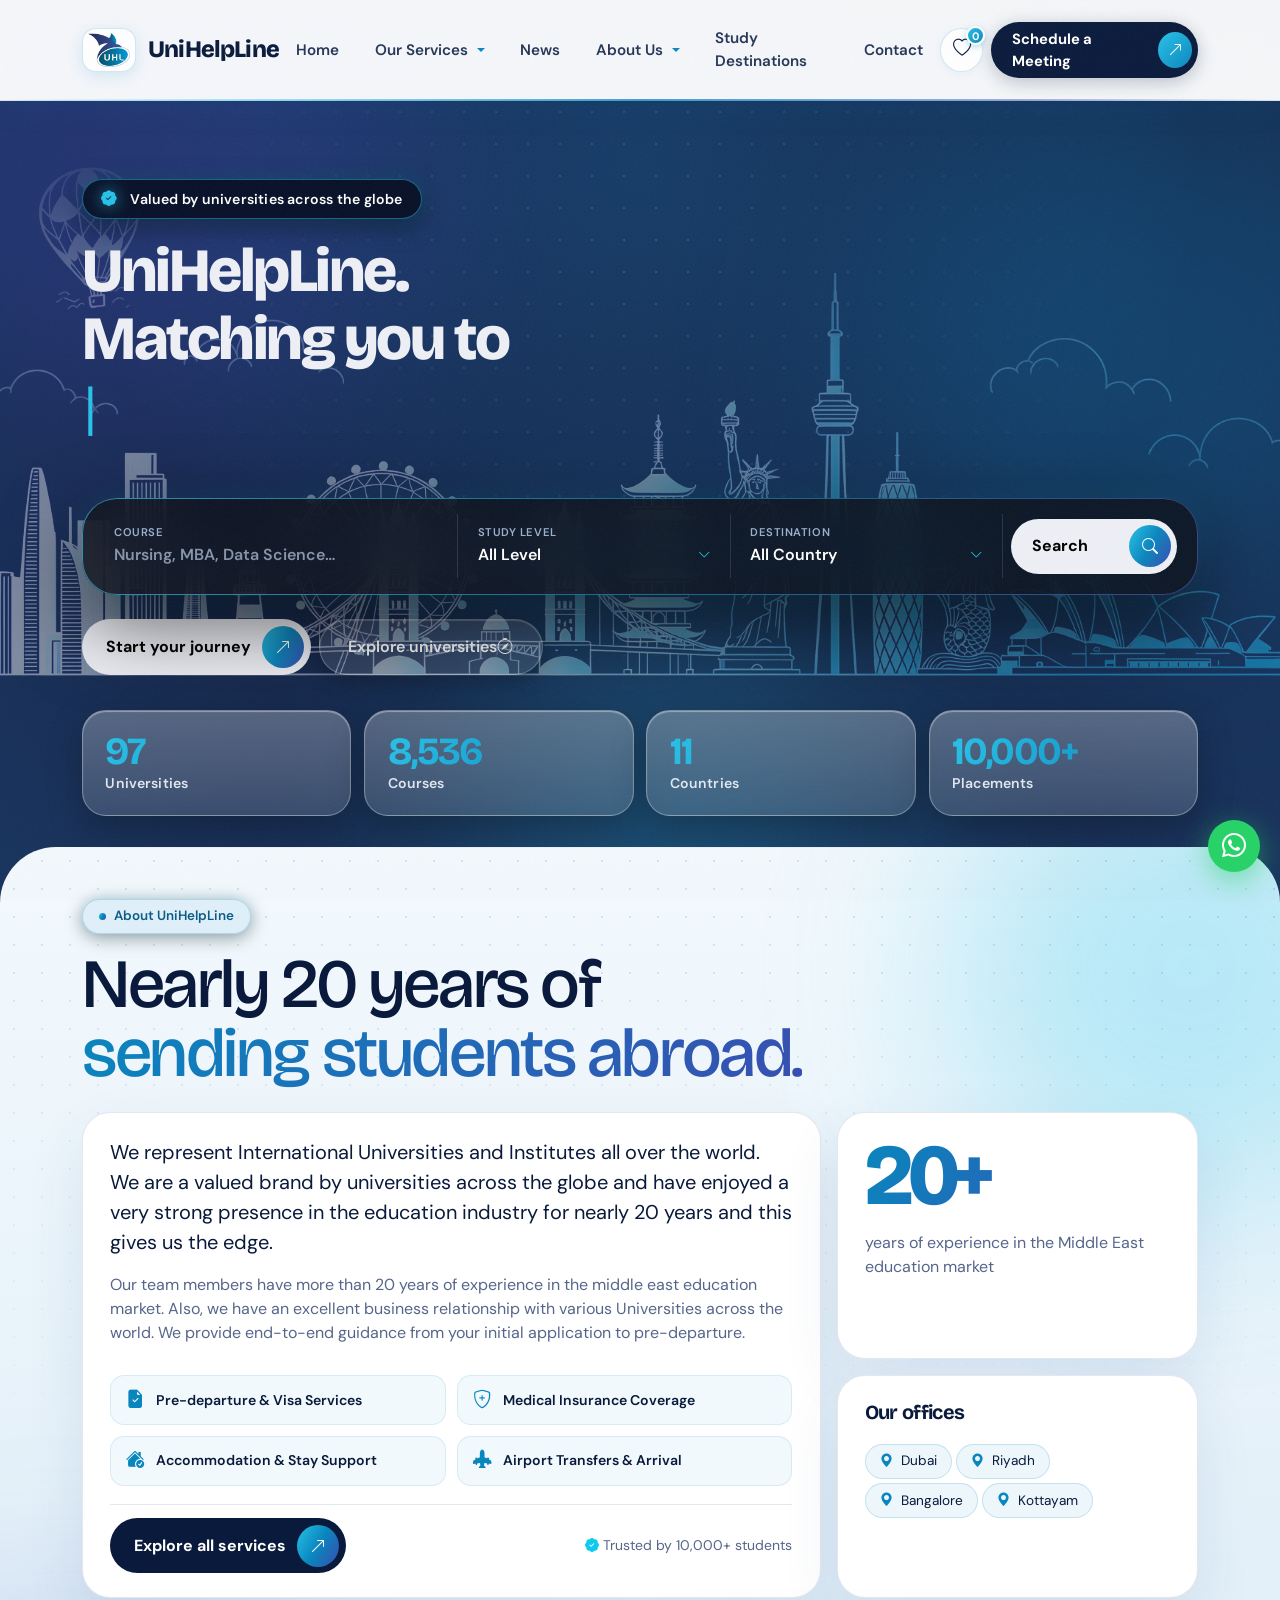
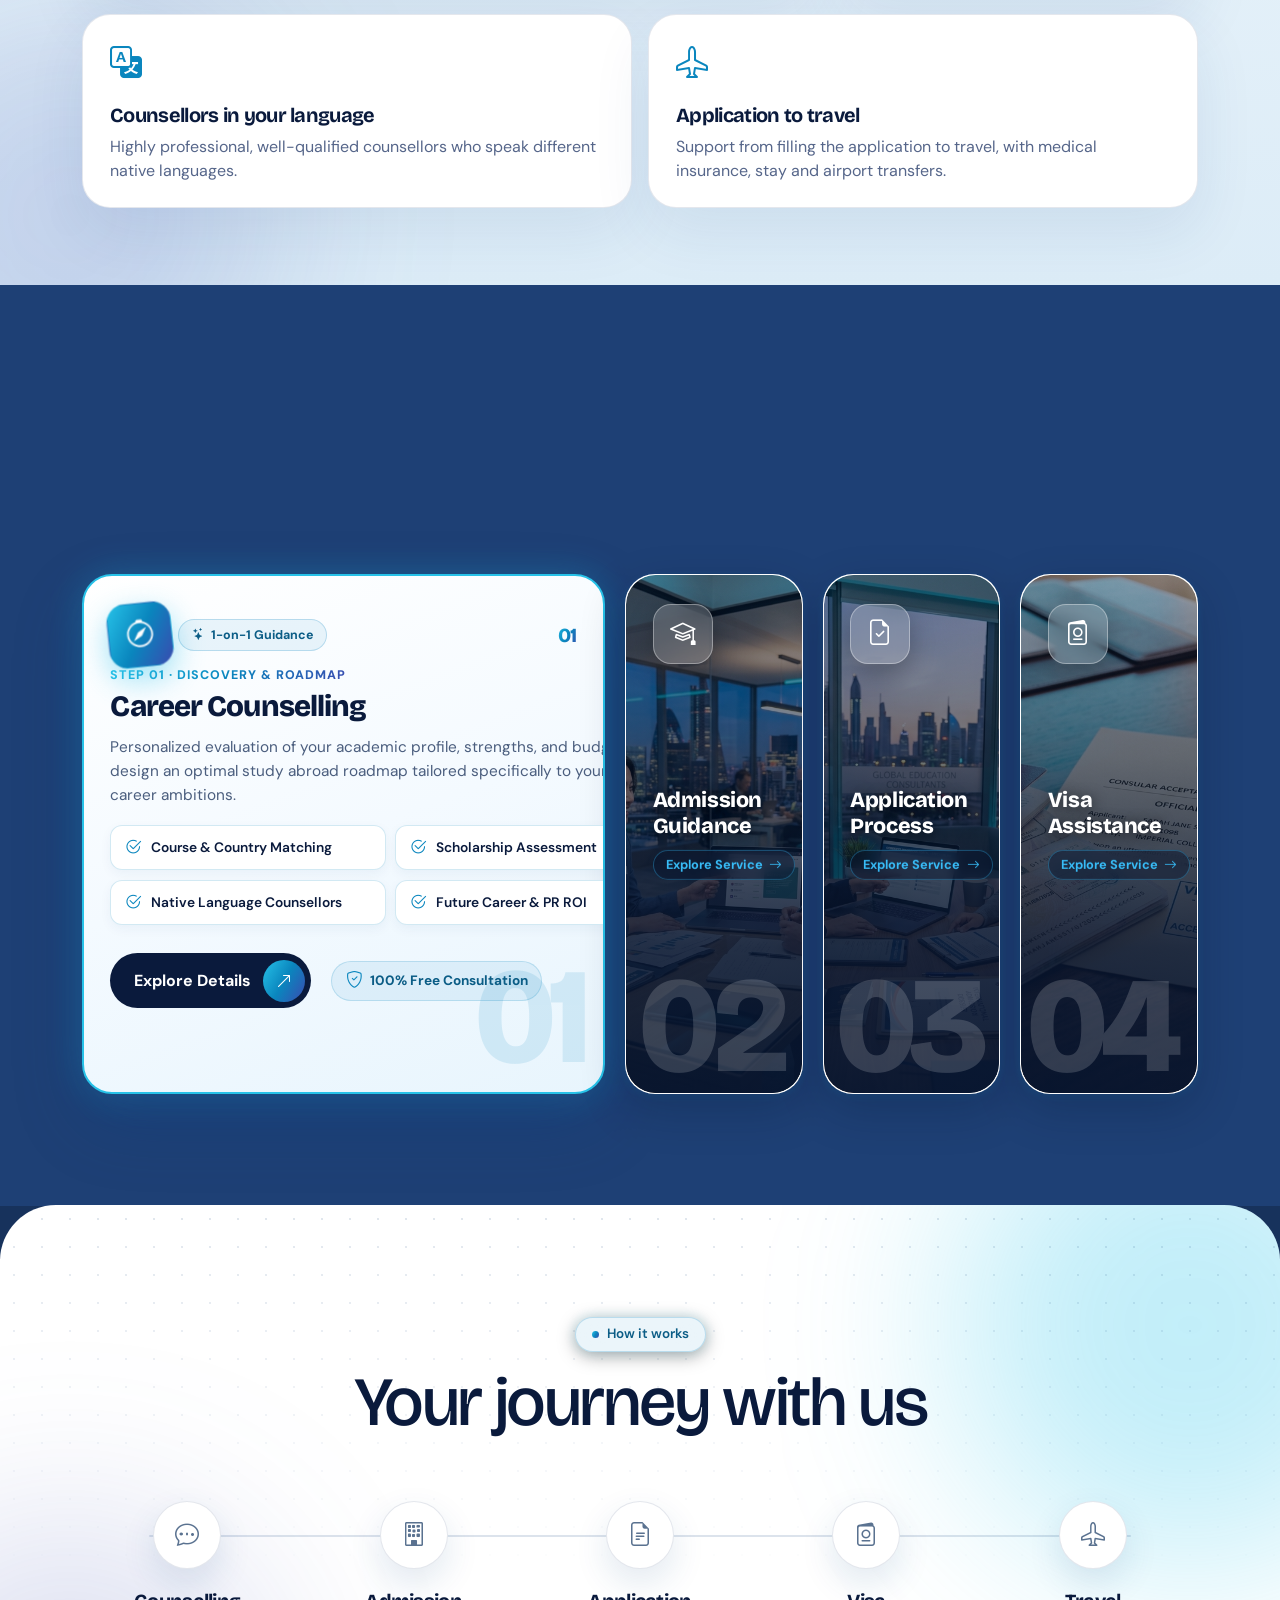
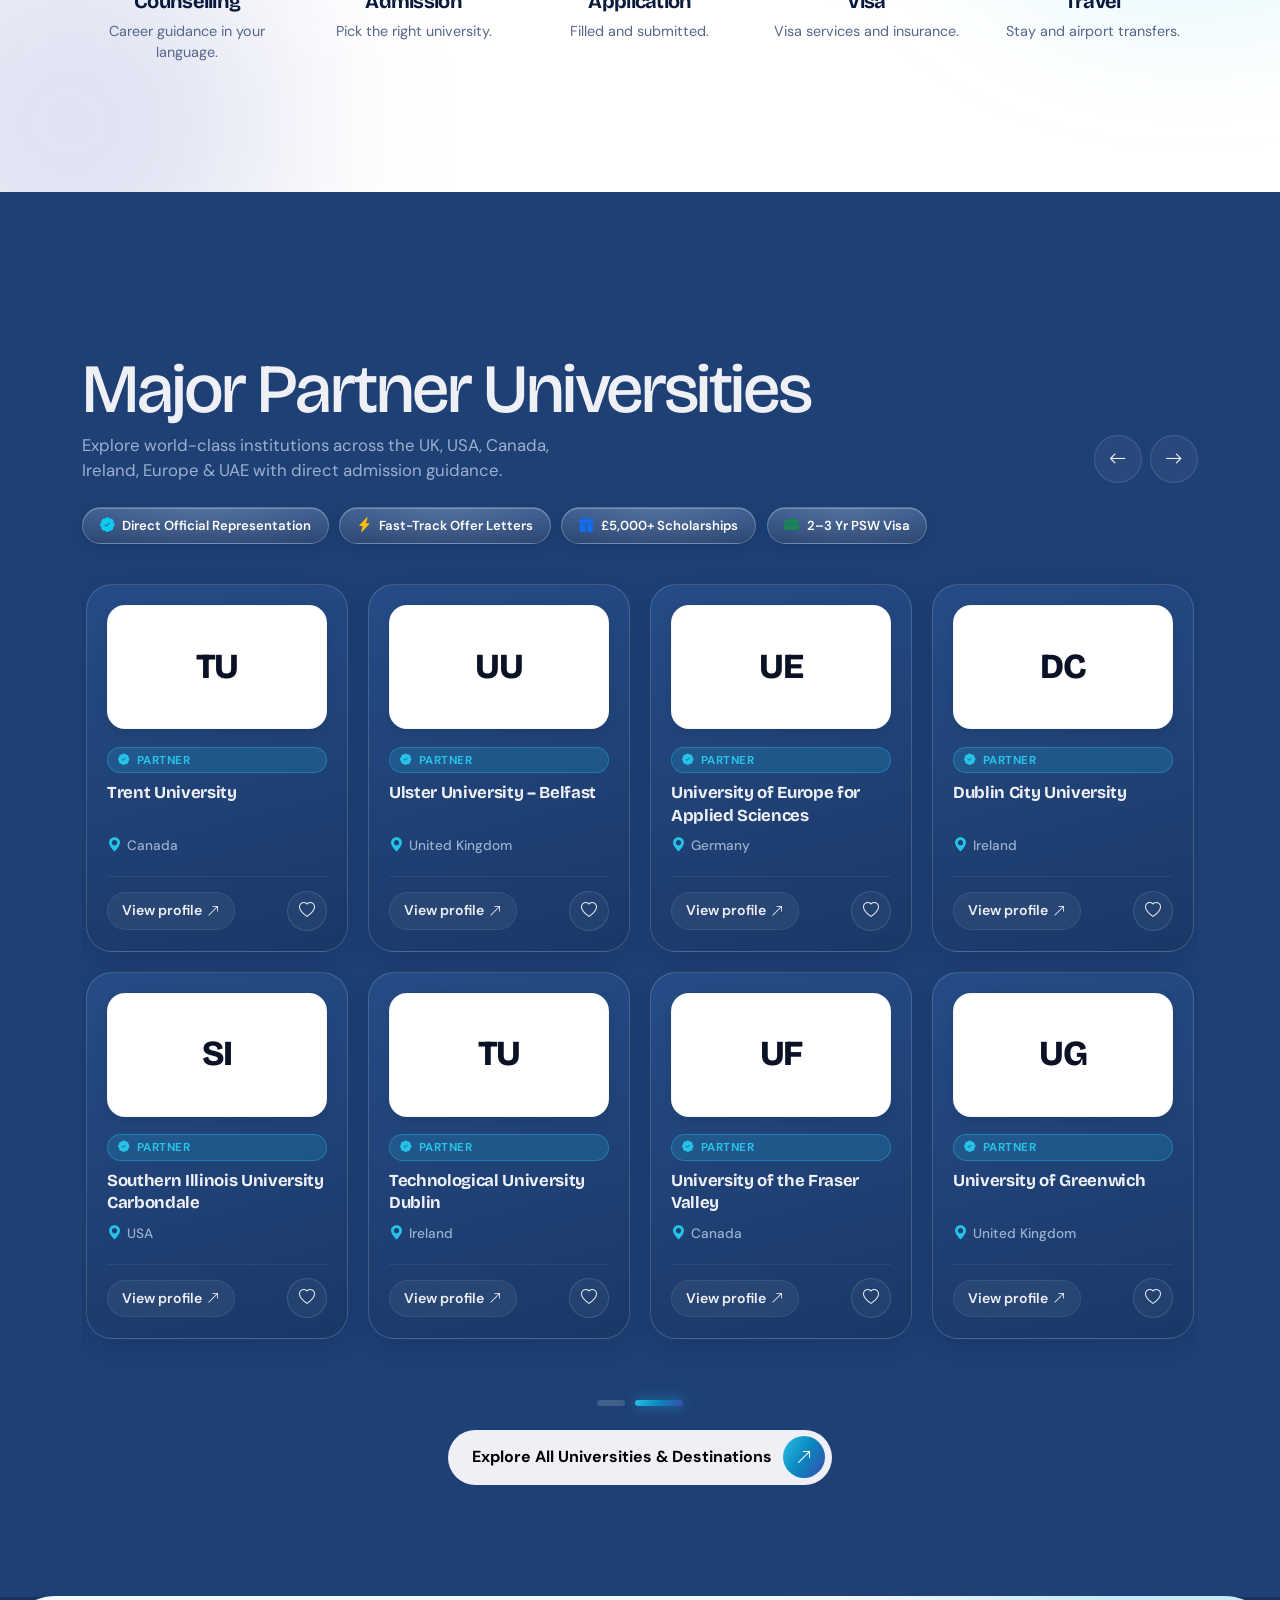
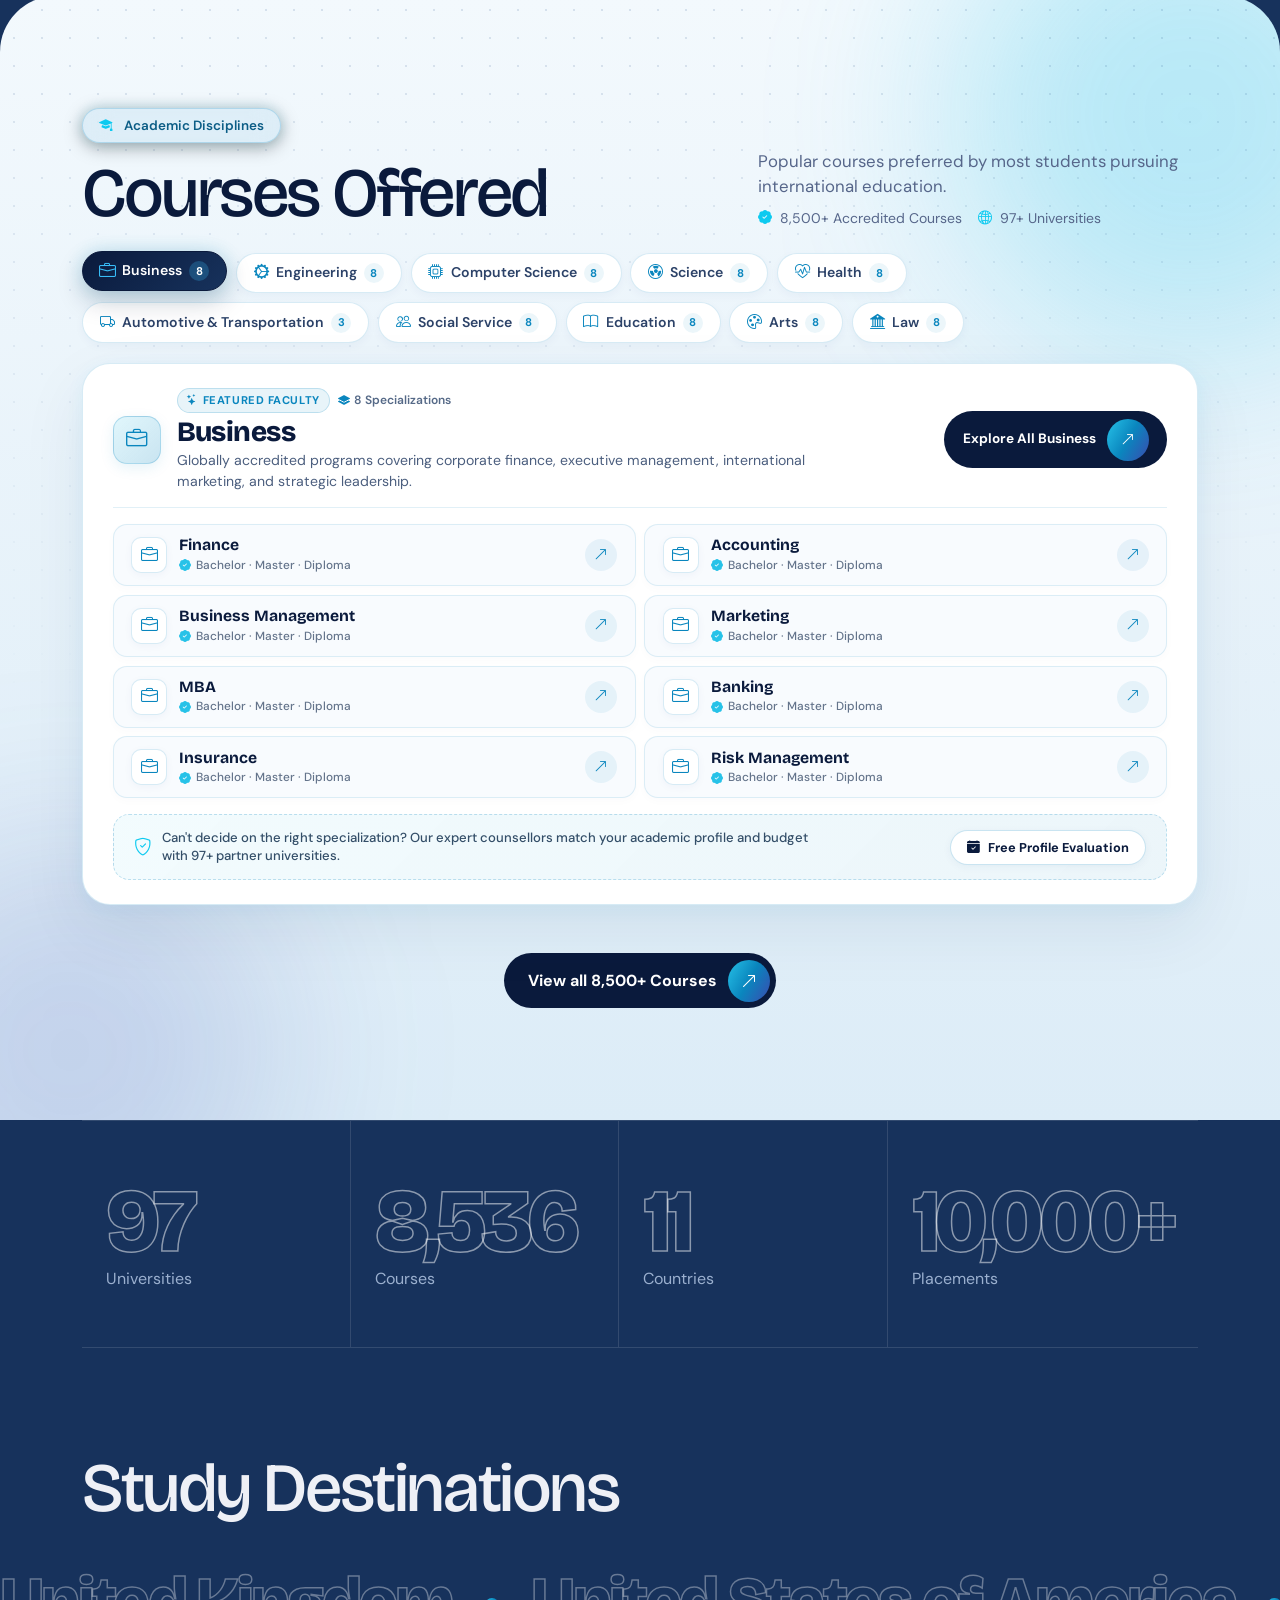
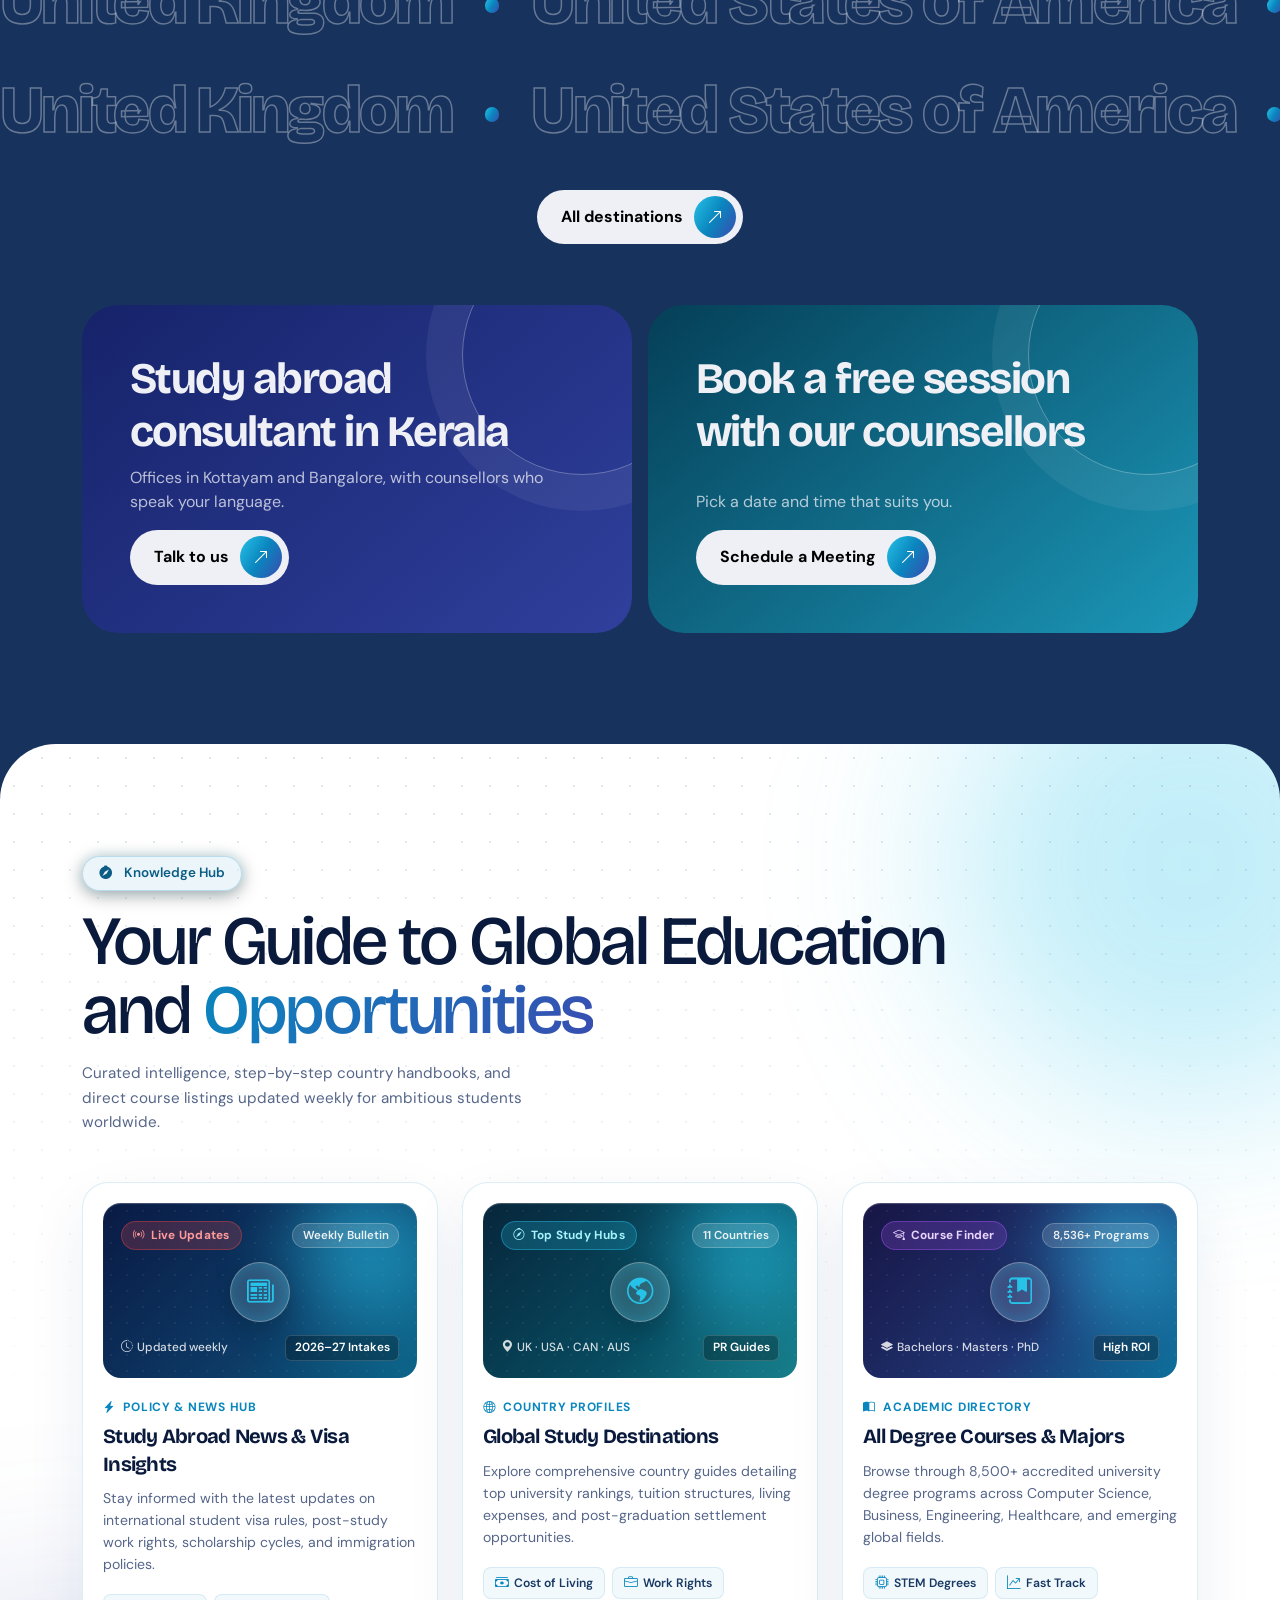
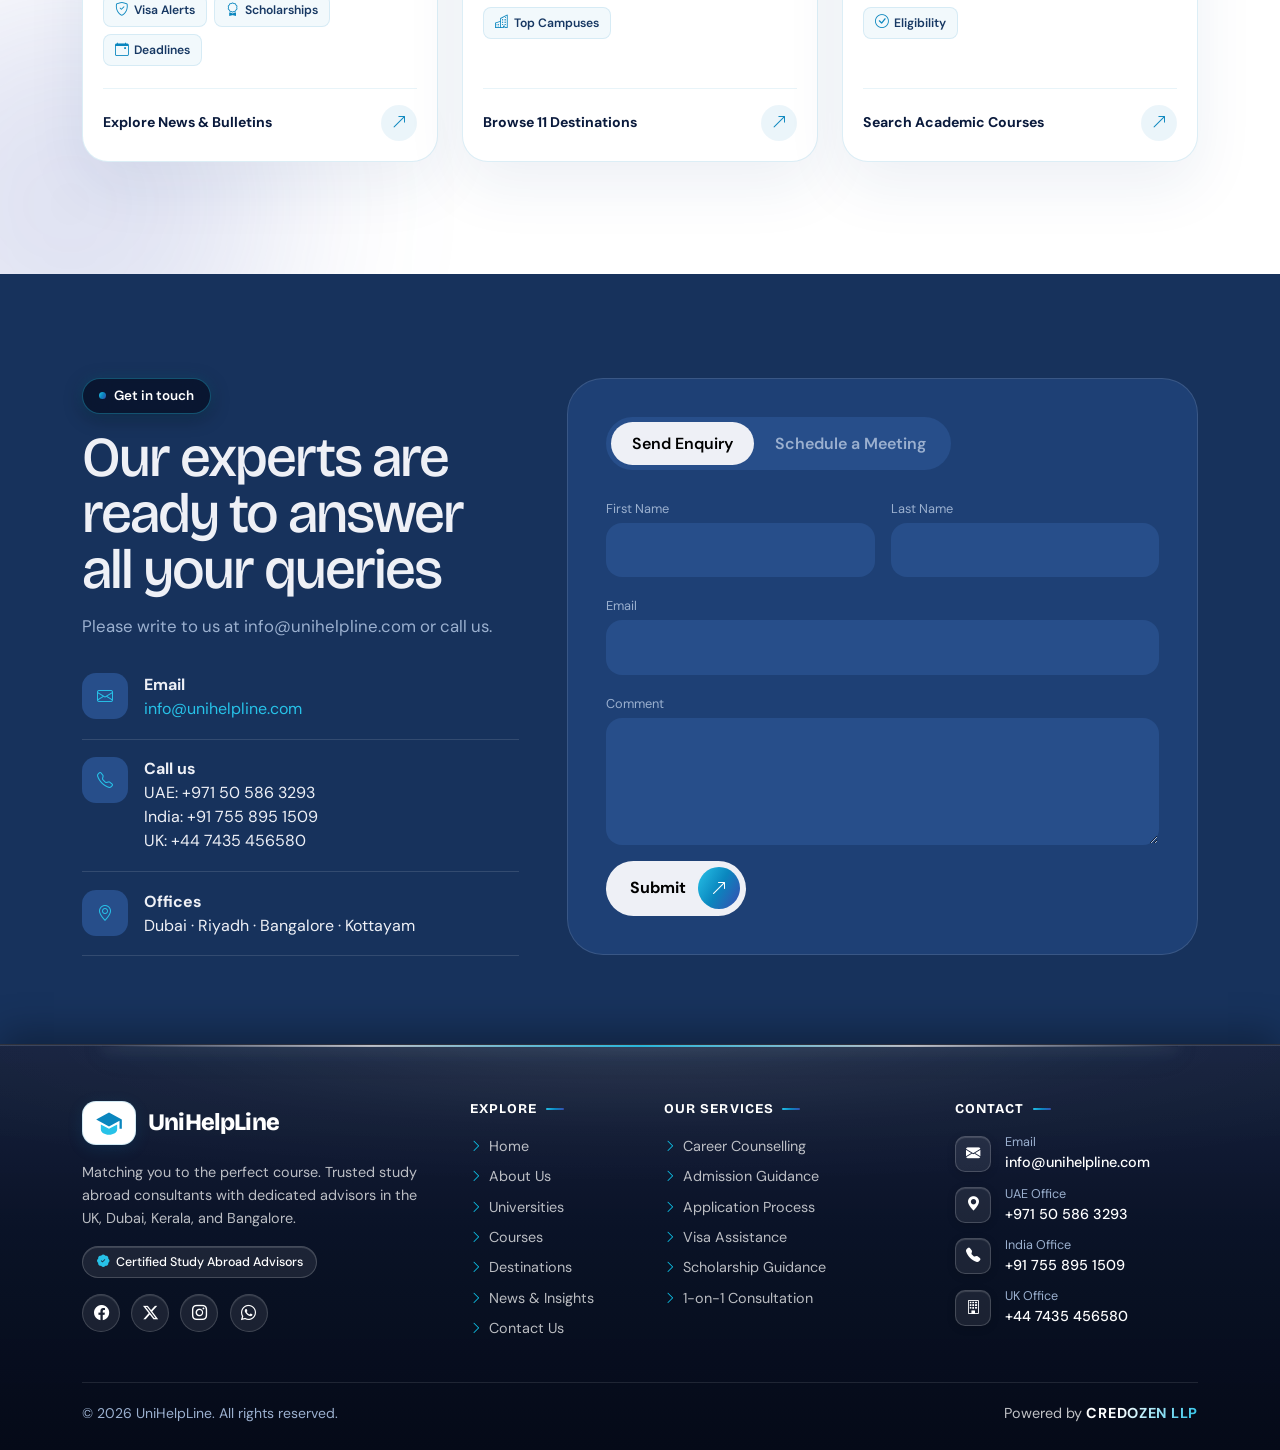
==== commit 923a607e: "update" ====
--- a/index.html
+++ b/index.html
@@ -274,6 +274,10 @@
             <div class="sx rv" data-rv="up" id="sx">
                 <!-- Service 01 -->
                 <div class="ex on">
+                    <div class="ex-bg">
+                        <img src="images/career-counselling-hero.jpg" alt="Career Counselling" class="ex-bg-img" loading="lazy">
+                        <div class="ex-bg-scrim"></div>
+                    </div>
                     <div class="ex-watermark">01</div>
                     <div class="ex-head">
                         <div class="d-flex align-items-center gap-2">
@@ -316,6 +320,10 @@
 
                 <!-- Service 02 -->
                 <div class="ex">
+                    <div class="ex-bg">
+                        <img src="images/admission-guidance-hero.jpg" alt="Admission Guidance" class="ex-bg-img" loading="lazy">
+                        <div class="ex-bg-scrim"></div>
+                    </div>
                     <div class="ex-watermark">02</div>
                     <div class="ex-head">
                         <div class="d-flex align-items-center gap-2">
@@ -357,6 +365,10 @@
 
                 <!-- Service 03 -->
                 <div class="ex">
+                    <div class="ex-bg">
+                        <img src="images/application-process-hero.jpg" alt="Application Process" class="ex-bg-img" loading="lazy">
+                        <div class="ex-bg-scrim"></div>
+                    </div>
                     <div class="ex-watermark">03</div>
                     <div class="ex-head">
                         <div class="d-flex align-items-center gap-2">
@@ -400,6 +412,10 @@
 
                 <!-- Service 04 -->
                 <div class="ex">
+                    <div class="ex-bg">
+                        <img src="images/visa-assistance-hero.jpg" alt="Visa Assistance" class="ex-bg-img" loading="lazy">
+                        <div class="ex-bg-scrim"></div>
+                    </div>
                     <div class="ex-watermark">04</div>
                     <div class="ex-head">
                         <div class="d-flex align-items-center gap-2">
@@ -525,13 +541,23 @@
     <section id="courses" class="light l1">
         <div class="dotsbg"></div>
         <div class="container">
-            <span class="tag rv" data-rv="up">Programmes</span>
-            <h2 class="h2 mt-3 rv" data-rv="up">Courses Offered</h2>
-            <p class="lead2 mt-3 rv" data-rv="up">Popular courses preferred by most of the students going abroad.</p>
+            <div class="d-flex flex-wrap align-items-end justify-content-between mb-4 gap-3">
+                <div>
+                    <span class="tag rv" data-rv="up"><i class="bi bi-mortarboard-fill text-info me-1"></i> Academic Disciplines</span>
+                    <h2 class="h2 mt-3 mb-0 rv" data-rv="up">Courses Offered</h2>
+                </div>
+                <div class="rv" data-rv="up" style="max-width: 440px;">
+                    <p class="lead2 mb-2">Popular courses preferred by most students pursuing international education.</p>
+                    <div class="d-flex align-items-center gap-3 text-secondary small">
+                        <span><i class="bi bi-patch-check-fill text-info me-1"></i> 8,500+ Accredited Courses</span>
+                        <span><i class="bi bi-globe2 text-info me-1"></i> 97+ Universities</span>
+                    </div>
+                </div>
+            </div>
             <div class="cats rv" data-rv="up" id="cats"></div>
             <div class="cpan rv" data-rv="up" id="cpan"></div>
             <div class="text-center mt-5"><a class="btn-x" href="https://unihelpline.com/departments" target="_blank"
-                    rel="noopener">View all Courses<i class="bi bi-arrow-up-right"></i></a></div>
+                    rel="noopener">View all 8,500+ Courses<i class="bi bi-arrow-up-right"></i></a></div>
         </div>
     </section>
 
--- a/style.css
+++ b/style.css
@@ -1,5812 +1,6305 @@
-:root {
-    --bg: #121e3f;
-    --s1: #152246;
-    --s2: #1c2e5c;
-    --line: rgba(255, 255, 255, .09);
-    --tx: #eef0f6;
-    --mu: #8d93a9;
-    --a1: #27C2E8;
-    --a2: #0A86BE;
-    --a3: #3A4BB0;
-    --grad: linear-gradient(120deg, #27C2E8, #0A86BE 50%, #3A4BB0);
-    --ease: cubic-bezier(.16, .84, .24, 1)
-}
-
-* {
-    -webkit-tap-highlight-color: transparent
-}
-
-html {
-    scroll-behavior: smooth;
-    scroll-padding-top: 100px;
-}
-
-body {
-    font-family: 'DM Sans', sans-serif;
-    background: var(--bg);
-    color: var(--tx);
-    overflow-x: hidden;
-    --bs-body-bg: var(--bg);
-    --bs-body-color: var(--tx)
-}
-
-h1,
-h2,
-h3,
-h4,
-h5,
-h6,
-.disp {
-    font-family: 'Bricolage Grotesque', sans-serif;
-    font-weight: 700;
-    letter-spacing: -.035em
-}
-
-a {
-    text-decoration: none;
-    color: inherit
-}
-
-::selection {
-    background: var(--a2);
-    color: #fff
-}
-
-:focus-visible {
-    outline: 2px solid var(--a1);
-    outline-offset: 3px
-}
-
-body:before {
-    content: "";
-    position: fixed;
-    inset: 0;
-    z-index: 5000;
-    pointer-events: none;
-    opacity: .05;
-    background-image: url("data:image/svg+xml,%3Csvg xmlns='http://www.w3.org/2000/svg' width='160' height='160'%3E%3Cfilter id='n'%3E%3CfeTurbulence type='fractalNoise' baseFrequency='.9' numOctaves='2'/%3E%3C/filter%3E%3Crect width='100%25' height='100%25' filter='url(%23n)'/%3E%3C/svg%3E")
-}
-
-section {
-    padding: 7rem 0;
-    position: relative
-}
-
-.gt {
-    background: var(--grad);
-    -webkit-background-clip: text;
-    background-clip: text;
-    color: transparent;
-    background-size: 200% auto;
-    animation: shine 7s linear infinite
-}
-
-@keyframes shine {
-    to {
-        background-position: 200% center
-    }
-}
-
-.tag {
-    display: inline-flex;
-    align-items: center;
-    gap: .5rem;
-    border: 1px solid rgba(39, 194, 232, 0.35);
-    background: rgba(8, 18, 42, 0.85);
-    backdrop-filter: blur(14px);
-    -webkit-backdrop-filter: blur(14px);
-    padding: .42rem 1rem;
-    border-radius: 50px;
-    font-size: .84rem;
-    color: #ffffff;
-    font-weight: 600;
-    box-shadow: 0 4px 18px rgba(0, 0, 0, 0.35), 0 0 14px rgba(39, 194, 232, 0.16);
-}
-
-.tag:before {
-    content: "";
-    width: 7px;
-    height: 7px;
-    border-radius: 50%;
-    background: var(--grad);
-    flex-shrink: 0;
-}
-
-.tag:has(i):before,
-.tag:has(.bi):before {
-    display: none;
-}
-
-.h2 {
-    font-size: clamp(2.3rem, 5.4vw, 4.6rem);
-    line-height: 1
-}
-
-.lead2 {
-    color: var(--mu);
-    max-width: 520px;
-    font-size: 1.05rem
-}
-
-.btn-x {
-    display: inline-flex;
-    align-items: center;
-    gap: .7rem;
-    background: var(--tx);
-    color: #000;
-    border: 0;
-    font-weight: 700;
-    border-radius: 60px;
-    padding: .4rem .4rem .4rem 1.5rem;
-    transition: transform 0.28s cubic-bezier(0.16, 1, 0.3, 1), 
-                box-shadow 0.28s ease, 
-                color 0.25s ease, 
-                background 0.25s ease;
-    cursor: pointer;
-    -webkit-tap-highlight-color: transparent;
-}
-
-.btn-x i {
-    width: 42px;
-    height: 42px;
-    border-radius: 50%;
-    background: var(--grad);
-    display: grid;
-    place-items: center;
-    color: #fff;
-    transition: transform 0.32s cubic-bezier(0.16, 1, 0.3, 1);
-}
-
-.btn-x:hover {
-    color: #000;
-    transform: translateY(-2px);
-    box-shadow: 0 10px 24px rgba(0, 0, 0, 0.2), 0 0 0 5px rgba(255, 255, 255, .15);
-}
-
-.btn-x:hover i {
-    transform: rotate(-45deg) scale(1.05);
-}
-
-.btn-x:active {
-    transform: scale(0.96) translateY(0);
-    box-shadow: 0 3px 10px rgba(0, 0, 0, 0.25);
-}
-
-/* WhatsApp Pill Button with White Background, Black Font, and Green-White Circular Logo */
-.btn-x.btn-wa {
-    background: #ffffff !important;
-    color: #000000 !important;
-    border: 1.5px solid rgba(37, 211, 102, 0.45) !important;
-    box-shadow: 0 4px 18px rgba(0, 0, 0, 0.08);
-}
-
-.btn-x.btn-wa i {
-    background: linear-gradient(135deg, #25D366 0%, #128C7E 100%) !important;
-    color: #ffffff !important;
-    box-shadow: 0 2px 8px rgba(37, 211, 102, 0.35);
-}
-
-.btn-x.btn-wa:hover {
-    background: #ffffff !important;
-    color: #000000 !important;
-    border-color: #25D366 !important;
-    box-shadow: 0 8px 24px rgba(37, 211, 102, 0.28), 0 0 0 4px rgba(37, 211, 102, 0.15) !important;
-}
-
-.btn-x.btn-wa:hover i {
-    transform: rotate(0deg) scale(1.08) !important;
-}
-
-.btn-o {
-    display: inline-flex;
-    align-items: center;
-    border: 1.5px solid rgba(255, 255, 255, 0.28);
-    background: rgba(255, 255, 255, 0.12);
-    color: #ffffff;
-    border-radius: 60px;
-    padding: 0.95rem 1.8rem;
-    font-weight: 600;
-    transition: transform 0.28s cubic-bezier(0.16, 1, 0.3, 1), 
-                box-shadow 0.28s ease, 
-                background 0.25s ease, 
-                border-color 0.25s ease;
-    backdrop-filter: blur(14px) saturate(1.5);
-    -webkit-backdrop-filter: blur(14px) saturate(1.5);
-    box-shadow: 0 6px 20px rgba(0, 0, 0, 0.24), inset 0 1px 1px rgba(255, 255, 255, 0.25);
-    cursor: pointer;
-    -webkit-tap-highlight-color: transparent;
-}
-
-.btn-o:hover {
-    background: #ffffff;
-    border-color: #ffffff;
-    color: #0a1a3c;
-    transform: translateY(-2px);
-    box-shadow: 0 12px 28px rgba(39, 194, 232, 0.35);
-}
-
-.btn-o:active {
-    transform: scale(0.96) translateY(0);
-}
-
-/* Universal Smooth Button & Micro-Interactions */
-button,
-.btn,
-.btn-x,
-.btn-o,
-.arw button,
-.sx-btn,
-.news-btn,
-.hrt,
-.vp,
-.f-pill,
-.cats button,
-.ctab button,
-#top,
-#dm {
-    transition: transform 0.26s cubic-bezier(0.16, 1, 0.3, 1),
-                box-shadow 0.26s ease,
-                background 0.25s ease,
-                border-color 0.25s ease,
-                color 0.22s ease !important;
-    -webkit-tap-highlight-color: transparent;
-}
-
-button:active,
-.btn:active,
-.arw button:active,
-.sx-btn:active,
-.news-btn:active,
-.f-pill:active,
-.cats button:active,
-.ctab button:active {
-    transform: scale(0.95);
-}
-
-#prog {
-    position: fixed;
-    top: 0;
-    left: 0;
-    height: 3px;
-    width: 0;
-    background: var(--grad);
-    z-index: 8000
-}
-
-/* Fill-Type Enhanced Navbar (White & Website Theme Color Shade) */
-.npill {
-    position: fixed;
-    top: 0;
-    left: 0;
-    right: 0;
-    width: 100%;
-    transform: none;
-    z-index: 1050;
-    min-height: 84px;
-    display: flex;
-    align-items: center;
-    background: rgba(255, 255, 255, 0.96);
-    backdrop-filter: blur(24px) saturate(1.8);
-    -webkit-backdrop-filter: blur(24px) saturate(1.8);
-    border-top: none;
-    border-left: none;
-    border-right: none;
-    border-bottom: 1px solid rgba(10, 134, 190, 0.14);
-    border-radius: 0;
-    padding: 1.15rem 0;
-    transition: padding 0.35s var(--ease), min-height 0.35s var(--ease), background 0.35s var(--ease), border-color 0.35s var(--ease), box-shadow 0.35s var(--ease);
-    box-shadow: 0 8px 30px rgba(10, 134, 190, 0.08), 0 2px 6px rgba(10, 26, 60, 0.04);
-}
-
-.npill::after {
-    content: '';
-    position: absolute;
-    bottom: -1px;
-    left: 0;
-    right: 0;
-    height: 2px;
-    background: linear-gradient(90deg, transparent 0%, rgba(39, 194, 232, 0.45) 20%, rgba(10, 134, 190, 0.9) 50%, rgba(58, 75, 176, 0.5) 80%, transparent 100%);
-    opacity: 0.85;
-    pointer-events: none;
-    transition: opacity 0.35s ease;
-}
-
-.npill.sc {
-    top: 0;
-    min-height: 72px;
-    background: rgba(255, 255, 255, 0.98);
-    padding: 0.8rem 0;
-    border-bottom: 1px solid rgba(10, 134, 190, 0.22);
-    box-shadow: 0 12px 36px rgba(10, 26, 60, 0.1), 0 2px 8px rgba(10, 134, 190, 0.08);
-}
-
-.npill.sc::after {
-    opacity: 1;
-}
-
-.brand {
-    font-family: 'Bricolage Grotesque', sans-serif;
-    font-weight: 800;
-    font-size: 1.48rem;
-    display: flex;
-    align-items: center;
-    gap: 0.75rem;
-    letter-spacing: -.035em;
-    color: #0a1a3c !important;
-    text-decoration: none;
-    transition: opacity 0.25s ease;
-}
-
-.brand:hover {
-    color: #0A86BE !important;
-    opacity: 0.95;
-}
-
-.brand .lg {
-    height: 44px;
-    width: 54px;
-    background: #ffffff;
-    border: 1.5px solid rgba(10, 134, 190, 0.18);
-    border-radius: 14px;
-    display: grid;
-    place-items: center;
-    padding: 3px 5px;
-    box-shadow: 0 4px 16px rgba(10, 134, 190, 0.14);
-    transition: transform 0.3s var(--ease), box-shadow 0.3s var(--ease);
-    overflow: hidden;
-}
-
-.brand:hover .lg {
-    transform: scale(1.05);
-    box-shadow: 0 6px 22px rgba(10, 134, 190, 0.28);
-}
-
-.brand .lg img {
-    max-height: 100%;
-    max-width: 100%;
-    display: block;
-    object-fit: contain;
-    font-size: 0;
-}
-
-footer .brand {
-    color: #ffffff !important;
-}
-
-.npill .nav-link {
-    color: #243656;
-    font-weight: 600;
-    font-size: 0.95rem;
-    padding: 0.55rem 1.1rem !important;
-    border-radius: 50px;
-    transition: all 0.25s var(--ease);
-    display: inline-flex;
-    align-items: center;
-    gap: 0.35rem;
-}
-
-.npill .nav-link:hover,
-.npill .nav-link.show,
-.npill .nav-link:focus {
-    color: #0A86BE;
-    background: rgba(10, 134, 190, 0.08);
-}
-
-.npill .dropdown-toggle::after {
-    border-top: 0.32em solid;
-    border-right: 0.32em solid transparent;
-    border-bottom: 0;
-    border-left: 0.32em solid transparent;
-    color: #0A86BE;
-    transition: transform 0.25s ease;
-    vertical-align: 0.12em;
-}
-
-.npill .dropdown.show > .dropdown-toggle::after,
-.npill .dropdown-toggle.show::after,
-.npill .dropdown:hover > .dropdown-toggle::after {
-    transform: rotate(180deg);
-}
-
-.dropdown-menu {
-    background: #ffffff;
-    border: 1px solid rgba(10, 134, 190, 0.16);
-    border-radius: 18px;
-    padding: 0.55rem;
-    box-shadow: 0 18px 45px rgba(10, 26, 60, 0.12), 0 4px 14px rgba(10, 134, 190, 0.06);
-    margin-top: 0.5rem !important;
-    animation: navDropIn 0.22s var(--ease);
-}
-
-/* Invisible bridge so mouse/touch movement across the gap never loses hover or closes the menu */
-.dropdown-menu::before {
-    content: '';
-    position: absolute;
-    top: -16px;
-    left: 0;
-    right: 0;
-    height: 16px;
-    background: transparent;
-    pointer-events: auto;
-}
-
-.npill .dropdown-menu.show,
-.npill .dropdown.show > .dropdown-menu {
-    display: block !important;
-    opacity: 1 !important;
-    visibility: visible !important;
-    pointer-events: auto !important;
-}
-
-@keyframes navDropIn {
-    from {
-        opacity: 0;
-        transform: translateY(8px);
-    }
-    to {
-        opacity: 1;
-        transform: translateY(0);
-    }
-}
-
-.dropdown-item {
-    border-radius: 10px;
-    color: #1a2a48;
-    font-size: 0.92rem;
-    font-weight: 600;
-    padding: 0.6rem 1rem;
-    transition: all 0.2s ease;
-    cursor: pointer;
-}
-
-.dropdown-item:hover,
-.dropdown-item:focus,
-.dropdown-item:active {
-    background: linear-gradient(90deg, rgba(39, 194, 232, 0.1), rgba(10, 134, 190, 0.06));
-    color: #0A86BE;
-    transform: translateX(4px);
-}
-
-@media (min-width: 992px) {
-    .npill .dropdown:hover > .dropdown-menu {
-        display: block !important;
-        opacity: 1 !important;
-        visibility: visible !important;
-        pointer-events: auto !important;
-    }
-    .npill .dropdown:hover > .dropdown-toggle::after {
-        transform: rotate(180deg);
-    }
-}
-
-.wish {
-    position: relative;
-    width: 44px;
-    height: 44px;
-    border-radius: 50%;
-    border: 1.5px solid rgba(10, 134, 190, 0.18);
-    background: #ffffff;
-    color: #0a1a3c;
-    display: grid;
-    place-items: center;
-    font-size: 1.15rem;
-    transition: all 0.3s var(--ease);
-    cursor: pointer;
-    box-shadow: 0 2px 8px rgba(10, 134, 190, 0.06);
-}
-
-.wish:hover {
-    background: rgba(39, 194, 232, 0.08);
-    border-color: #27C2E8;
-    color: #0A86BE;
-    transform: translateY(-2px);
-    box-shadow: 0 6px 18px rgba(39, 194, 232, 0.22);
-}
-
-.wish span {
-    position: absolute;
-    top: -3px;
-    right: -3px;
-    background: linear-gradient(135deg, #27C2E8, #0A86BE);
-    color: #ffffff;
-    font-size: 0.68rem;
-    font-weight: 700;
-    min-width: 19px;
-    height: 19px;
-    border-radius: 10px;
-    display: grid;
-    place-items: center;
-    border: 2px solid #ffffff;
-    box-shadow: 0 2px 6px rgba(10, 134, 190, 0.3);
-}
-
-.navbar-toggler {
-    border: 1px solid rgba(10, 134, 190, 0.2);
-    background: rgba(10, 134, 190, 0.05);
-    border-radius: 12px;
-    padding: 0.35rem 0.65rem;
-    color: #0a1a3c;
-    box-shadow: none !important;
-    transition: all 0.25s ease;
-}
-
-.navbar-toggler:hover {
-    background: rgba(10, 134, 190, 0.12);
-    border-color: rgba(10, 134, 190, 0.35);
-    color: #0A86BE;
-}
-
-.npill .btn-x {
-    background: #0a1a3c;
-    color: #ffffff;
-    padding: 0.35rem 0.35rem 0.35rem 1.35rem;
-    font-size: 0.92rem;
-    box-shadow: 0 4px 18px rgba(10, 26, 60, 0.25);
-    transition: transform 0.3s var(--ease), box-shadow 0.3s var(--ease), background 0.3s;
-}
-
-.npill .btn-x:hover {
-    color: #ffffff;
-    background: #112656;
-    transform: translateY(-2px);
-    box-shadow: 0 8px 24px rgba(10, 134, 190, 0.35);
-}
-
-.npill .btn-x i {
-    width: 38px;
-    height: 38px;
-    border-radius: 50%;
-    background: linear-gradient(135deg, #27C2E8, #0A86BE);
-    display: grid;
-    place-items: center;
-    color: #ffffff;
-    transition: transform 0.4s var(--ease);
-}
-
-@media(max-width:991px) {
-    .npill {
-        border-radius: 0;
-        padding: 0.85rem 0;
-        min-height: 72px;
-        background: rgba(255, 255, 255, 0.98);
-    }
-
-    .npill.sc {
-        padding: 0.75rem 0;
-        min-height: 68px;
-    }
-
-    .npill .navbar-collapse {
-        background: #ffffff;
-        border: 1px solid rgba(10, 134, 190, 0.16);
-        border-radius: 20px;
-        padding: 1.25rem 1rem;
-        margin-top: 0.85rem;
-        box-shadow: 0 16px 45px rgba(10, 26, 60, 0.14);
-    }
-
-    .npill .navbar-nav {
-        gap: 0.3rem;
-        margin-bottom: 1.1rem;
-    }
-
-    .npill .nav-link {
-        color: #0a1a3c;
-        padding: 0.65rem 1rem !important;
-        font-size: 1rem;
-    }
-
-    .npill .nav-actions {
-        justify-content: space-between;
-        width: 100%;
-        padding-top: 0.85rem;
-        border-top: 1px solid rgba(10, 134, 190, 0.1);
-    }
-
-    .npill .nav-actions .btn-x {
-        flex: 1;
-        justify-content: space-between;
-    }
-}
-
-.hero {
-    min-height: auto;
-    padding: 11.2rem 0 2rem;
-    overflow: hidden;
-    position: relative;
-    background-color: var(--bg);
-    background-image: 
-        radial-gradient(circle at 50% 20%, rgba(10, 134, 190, 0.12) 0%, rgba(18, 30, 63, 0.6) 60%, var(--bg) 100%);
-}
-
-.hero::before {
-    content: '';
-    position: absolute;
-    inset: 0;
-    background-image: url('images/unih.jpeg');
-    background-size: cover;
-    background-position: center bottom;
-    background-repeat: no-repeat;
-    filter: invert(1) hue-rotate(185deg) brightness(1.15) contrast(1.1);
-    mix-blend-mode: screen;
-    opacity: 0.45;
-    -webkit-mask-image: linear-gradient(180deg, rgba(0,0,0,0) 0%, rgba(0,0,0,0.1) 18%, rgba(0,0,0,0.85) 42%, rgba(0,0,0,1) 80%, rgba(0,0,0,0.05) 100%);
-    mask-image: linear-gradient(180deg, rgba(0,0,0,0) 0%, rgba(0,0,0,0.1) 18%, rgba(0,0,0,0.85) 42%, rgba(0,0,0,1) 80%, rgba(0,0,0,0.05) 100%);
-    pointer-events: none;
-    z-index: 1;
-}
-
-.hero > .container {
-    position: relative;
-    z-index: 2;
-}
-
-.hero .tag {
-    display: inline-flex;
-    align-items: center;
-    gap: 0.55rem;
-    background: rgba(6, 14, 34, 0.92);
-    backdrop-filter: blur(16px);
-    -webkit-backdrop-filter: blur(16px);
-    border: 1.5px solid rgba(39, 194, 232, 0.48);
-    padding: 0.45rem 1.15rem;
-    border-radius: 50px;
-    font-size: 0.88rem;
-    color: #ffffff !important;
-    font-weight: 600;
-    letter-spacing: 0.015em;
-    box-shadow: 0 6px 24px rgba(0, 0, 0, 0.5), 0 0 18px rgba(39, 194, 232, 0.22);
-    position: relative;
-    z-index: 5;
-    margin-bottom: 1.25rem !important;
-}
-
-.hero .tag:before {
-    display: none !important;
-}
-
-.hero .tag i {
-    color: #27C2E8 !important;
-    font-size: 0.98rem;
-    filter: drop-shadow(0 0 8px rgba(39, 194, 232, 0.7));
-}
-
-.mesh {
-    position: absolute;
-    inset: 0;
-    overflow: hidden;
-    pointer-events: none
-}
-
-.mesh i {
-    position: absolute;
-    border-radius: 50%;
-    filter: blur(110px);
-    opacity: .25;
-    animation: drift 18s ease-in-out infinite alternate
-}
-
-.mesh i:nth-child(1) {
-    width: 560px;
-    height: 560px;
-    background: #3A4BB0;
-    left: -140px;
-    top: -120px;
-    opacity: .38
-}
-
-.mesh i:nth-child(2) {
-    width: 520px;
-    height: 520px;
-    background: #0A86BE;
-    right: -120px;
-    top: 10%;
-    opacity: .28;
-    animation-delay: -6s
-}
-
-.mesh i:nth-child(3) {
-    width: 460px;
-    height: 460px;
-    background: #27C2E8;
-    left: 35%;
-    bottom: -220px;
-    opacity: .22;
-    animation-delay: -12s
-}
-
-@keyframes drift {
-    to {
-        transform: translate(90px, 70px) scale(1.15)
-    }
-}
-
-.dots {
-    position: absolute;
-    inset: 0;
-    background-image: radial-gradient(rgba(255, 255, 255, .14) 1px, transparent 1px);
-    background-size: 32px 32px;
-    -webkit-mask-image: radial-gradient(circle at 50% 30%, #000, transparent 70%);
-    mask-image: radial-gradient(circle at 50% 30%, #000, transparent 70%)
-}
-
-.hero h1 {
-    font-size: clamp(2.3rem, 4.8vw, 4.4rem);
-    line-height: 1.05;
-    letter-spacing: -.04em;
-    font-weight: 800;
-    margin-bottom: 1.8rem;
-}
-
-.hero h1 .ln {
-    display: block;
-    overflow: hidden;
-    padding-bottom: .2em;
-    margin-bottom: -.14em
-}
-
-.hero h1 .ln>span {
-    display: inline-block;
-    transform: translateY(110%);
-    animation: up 1.2s var(--ease) forwards
-}
-
-.hero h1 .ln:nth-child(2)>span {
-    animation-delay: .12s
-}
-
-.hero h1 .ln:nth-child(3)>span {
-    animation-delay: .24s
-}
-
-@keyframes up {
-    to {
-        transform: none
-    }
-}
-
-.type-cursor {
-    display: inline-block;
-    font-weight: 300;
-    color: var(--a1, #27C2E8);
-    margin-left: 2px;
-    animation: typeBlink 0.85s infinite;
-    vertical-align: baseline;
-}
-
-@keyframes typeBlink {
-    0%, 45% {
-        opacity: 1;
-    }
-    50%, 95% {
-        opacity: 0;
-    }
-    100% {
-        opacity: 1;
-    }
-}
-
-.rot {
-    display: inline-block;
-    height: 1.4em;
-    overflow: hidden;
-    vertical-align: bottom;
-    color: var(--a1)
-}
-
-.rot b {
-    display: block;
-    transition: transform .8s var(--ease);
-    font-weight: 600
-}
-
-.hero .fx {
-    opacity: 0;
-    animation: fi 1s .9s forwards
-}
-
-@keyframes fi {
-    to {
-        opacity: 1
-    }
-}
-
-.tiles {
-    display: grid;
-    grid-template-columns: repeat(4, 1fr);
-    gap: .8rem;
-    margin-top: 2.2rem
-}
-
-.tile {
-    border: 1px solid rgba(255, 255, 255, 0.3);
-    background: rgba(255, 255, 255, 0.22);
-    background: linear-gradient(180deg, rgba(255, 255, 255, 0.28) 0%, rgba(255, 255, 255, 0.15) 100%);
-    backdrop-filter: blur(16px);
-    -webkit-backdrop-filter: blur(16px);
-    border-radius: 24px;
-    padding: 1.3rem 1.4rem;
-    box-shadow: 0 12px 35px rgba(0, 0, 0, 0.25), inset 0 1px 1px rgba(255, 255, 255, 0.4);
-    transition: transform 0.28s ease, background 0.28s ease, border-color 0.28s ease, box-shadow 0.28s ease;
-}
-
-.tile:hover {
-    background: linear-gradient(180deg, rgba(255, 255, 255, 0.38) 0%, rgba(255, 255, 255, 0.22) 100%);
-    border-color: rgba(56, 189, 248, 0.6);
-    transform: translateY(-3px);
-    box-shadow: 0 16px 40px rgba(0, 0, 0, 0.32), inset 0 1px 1px rgba(255, 255, 255, 0.5);
-}
-
-.tile b {
-    font-family: 'Bricolage Grotesque';
-    font-size: 2.4rem;
-    letter-spacing: -.04em;
-    display: block;
-    line-height: 1
-}
-
-.tile span {
-    color: #e2e8f0;
-    font-weight: 600;
-    font-size: .88rem;
-    letter-spacing: 0.01em;
-}
-
-@media(max-width:767px) {
-    .tiles {
-        grid-template-columns: 1fr 1fr
-    }
-}
-
-/* command search */
-.cmd {
-    margin-top: 3.4rem;
-    margin-bottom: 1.5rem;
-    background: rgba(14, 16, 24, .82);
-    backdrop-filter: blur(24px) saturate(1.4);
-    border: 1px solid rgba(255, 255, 255, .12);
-    border-radius: 34px;
-    padding: .75rem;
-    position: relative;
-    z-index: 60;
-    box-shadow: 0 30px 80px rgba(0, 0, 0, .6), 0 0 30px rgba(39, 194, 232, .12);
-    transition: transform .3s ease, box-shadow .3s ease;
-}
-
-.cmd:focus-within,
-.cmd.has-open-dropdown {
-    z-index: 250;
-    box-shadow: 0 35px 90px rgba(0, 0, 0, .7), 0 0 40px rgba(39, 194, 232, .2);
-}
-
-.cmd:before {
-    content: "";
-    position: absolute;
-    inset: -1px;
-    border-radius: 35px;
-    padding: 1px;
-    background: var(--grad);
-    opacity: .65;
-    -webkit-mask: linear-gradient(#000 0 0) content-box, linear-gradient(#000 0 0);
-    -webkit-mask-composite: xor;
-    mask-composite: exclude;
-    pointer-events: none;
-}
-
-.cmd-tags {
-    display: flex;
-    align-items: center;
-    gap: .5rem;
-    flex-wrap: wrap;
-    margin-top: 1.2rem;
-    font-size: .84rem;
-    color: var(--mu);
-}
-
-.cmd-tags .lbl {
-    font-weight: 600;
-    color: #cbd5e1;
-    display: inline-flex;
-    align-items: center;
-    gap: .3rem;
-}
-
-.cmd-tag {
-    background: rgba(255, 255, 255, .06);
-    border: 1px solid var(--line);
-    color: var(--tx);
-    border-radius: 20px;
-    padding: .2rem .75rem;
-    font-size: .78rem;
-    font-weight: 500;
-    cursor: pointer;
-    transition: all .25s ease;
-    text-decoration: none;
-}
-
-.cmd-tag:hover {
-    background: rgba(39, 194, 232, .18);
-    border-color: var(--a1);
-    color: #fff;
-    transform: translateY(-1px);
-}
-
-.cmd label {
-    font-size: .7rem;
-    color: var(--mu);
-    font-weight: 600;
-    padding: .6rem 1.2rem 0;
-    display: block;
-    letter-spacing: .05em;
-    text-transform: uppercase
-}
-
-.cmd .form-select,
-.cmd .form-control {
-    background-color: transparent;
-    border: 0;
-    box-shadow: none;
-    padding: .15rem 1.2rem .7rem;
-    font-weight: 600;
-    color: var(--tx)
-}
-
-/* Custom enhanced dropdown for hero search */
-.custom-select-fld {
-    position: relative;
-    user-select: none;
-    z-index: 10;
-}
-
-.custom-select-fld.open {
-    z-index: 200;
-}
-
-.custom-select-trigger {
-    background: transparent;
-    border: 0;
-    width: 100%;
-    text-align: left;
-    padding: .15rem 1.2rem .7rem;
-    font-weight: 600;
-    color: var(--tx);
-    display: flex;
-    align-items: center;
-    justify-content: space-between;
-    cursor: pointer;
-    outline: none;
-    font-size: 1rem;
-    line-height: 1.5;
-    transition: color 0.2s ease;
-}
-
-.custom-select-trigger:focus-visible {
-    outline: none;
-}
-
-.custom-select-val {
-    overflow: hidden;
-    text-overflow: ellipsis;
-    white-space: nowrap;
-    margin-right: 0.5rem;
-    color: #ffffff;
-    font-weight: 600;
-}
-
-.custom-select-arrow {
-    font-size: 0.8rem;
-    color: var(--a1, #27c2e8);
-    transition: transform 0.25s cubic-bezier(0.16, 1, 0.3, 1);
-    flex-shrink: 0;
-}
-
-.custom-select-fld.open .custom-select-arrow {
-    transform: rotate(180deg);
-}
-
-.custom-select-menu {
-    position: absolute;
-    top: calc(100% + 8px);
-    left: 0;
-    width: 100%;
-    min-width: min(280px, 100%);
-    max-height: 225px;
-    overflow-y: auto;
-    overscroll-behavior: contain;
-    background: #0d1222;
-    background: rgba(13, 18, 34, 0.98);
-    backdrop-filter: blur(28px) saturate(1.5);
-    -webkit-backdrop-filter: blur(28px) saturate(1.5);
-    border: 1px solid rgba(39, 194, 232, 0.35);
-    border-radius: 16px;
-    padding: 0.45rem 0.4rem 0.55rem;
-    box-shadow: 0 20px 50px rgba(0, 0, 0, 0.95), 0 0 35px rgba(10, 134, 190, 0.25);
-    z-index: 999;
-    opacity: 0;
-    visibility: hidden;
-    transform: translateY(-6px);
-    pointer-events: none;
-    transition: opacity 0.2s cubic-bezier(0.16, 1, 0.3, 1), transform 0.2s cubic-bezier(0.16, 1, 0.3, 1), visibility 0.2s;
-}
-
-.custom-select-menu::-webkit-scrollbar {
-    width: 6px;
-}
-
-.custom-select-menu::-webkit-scrollbar-track {
-    background: rgba(255, 255, 255, 0.03);
-    border-radius: 6px;
-    margin: 6px 0;
-}
-
-.custom-select-menu::-webkit-scrollbar-thumb {
-    background: rgba(39, 194, 232, 0.45);
-    border-radius: 6px;
-}
-
-.custom-select-menu::-webkit-scrollbar-thumb:hover {
-    background: rgba(39, 194, 232, 0.8);
-}
-
-.custom-select-fld.open .custom-select-menu {
-    opacity: 1;
-    visibility: visible;
-    transform: translateY(0);
-    pointer-events: auto;
-}
-
-.custom-option {
-    display: flex;
-    align-items: center;
-    justify-content: space-between;
-    padding: 0.65rem 0.9rem;
-    font-size: 0.88rem;
-    font-weight: 500;
-    color: #cbd5e1;
-    border-radius: 10px;
-    cursor: pointer;
-    transition: all 0.18s ease;
-    margin-bottom: 3px;
-}
-
-.custom-option:last-child {
-    margin-bottom: 0.25rem;
-}
-
-.custom-option span {
-    white-space: normal;
-    line-height: 1.35;
-}
-
-.custom-option i {
-    font-size: 0.95rem;
-    opacity: 0;
-    color: #27c2e8;
-    transition: opacity 0.15s ease;
-    flex-shrink: 0;
-    margin-left: 0.5rem;
-}
-
-.custom-option:hover {
-    background: rgba(39, 194, 232, 0.12);
-    color: #ffffff;
-    transform: translateX(3px);
-}
-
-.custom-option.selected {
-    background: linear-gradient(90deg, rgba(39, 194, 232, 0.2), rgba(10, 134, 190, 0.12));
-    color: #27c2e8;
-    font-weight: 600;
-}
-
-.custom-option.selected i {
-    opacity: 1;
-}
-
-.cmd .fld {
-    border-right: 1px solid var(--line)
-}
-
-.cmd .fld:last-of-type {
-    border: 0
-}
-
-.cmd select option {
-    background: #161927
-}
-
-.res {
-    position: absolute;
-    left: .7rem;
-    right: .7rem;
-    top: calc(100% + 8px);
-    background: rgba(22, 25, 39, .98);
-    border: 1px solid var(--line);
-    border-radius: 20px;
-    z-index: 40;
-    max-height: 270px;
-    overflow: auto;
-    display: none;
-    backdrop-filter: blur(14px)
-}
-
-.res a {
-    display: flex;
-    justify-content: space-between;
-    padding: .8rem 1.2rem;
-    border-bottom: 1px solid var(--line);
-    font-size: .93rem
-}
-
-.res a:hover {
-    background: rgba(255, 255, 255, .06)
-}
-
-.res small {
-    color: var(--a1)
-}
-
-.smsg {
-    color: var(--mu);
-    font-size: .85rem;
-    margin: .9rem 1.2rem .3rem
-}
-
-/* marquee */
-.mq {
-    overflow: hidden;
-    padding: 1.6rem 0;
-    border-block: 1px solid var(--line);
-    background: var(--s1)
-}
-
-.mq .tr {
-    display: flex;
-    gap: 3.5rem;
-    width: max-content;
-    animation: mq 50s linear infinite;
-    will-change: transform
-}
-
-.mq:hover .tr {
-    animation-play-state: paused
-}
-
-.mq span {
-    font-family: 'Bricolage Grotesque';
-    font-size: 1.5rem;
-    color: var(--mu);
-    white-space: nowrap;
-    font-weight: 600;
-    letter-spacing: -.02em
-}
-
-.mq span:after {
-    content: "✦";
-    margin-left: 3.5rem;
-    color: var(--a2)
-}
-
-@keyframes mq {
-    to {
-        transform: translateX(-50%)
-    }
-}
-
-/* bento */
-.bento {
-    display: grid;
-    grid-template-columns: repeat(6, 1fr);
-    gap: 1rem
-}
-
-#about {
-    padding: 3.2rem 0 4.8rem;
-}
-
-.bc {
-    background: var(--s1);
-    border: 1px solid var(--line);
-    border-radius: 28px;
-    padding: 1.5rem 1.7rem;
-    position: relative;
-    overflow: hidden;
-    transition: transform .5s var(--ease), border-color .4s
-}
-
-.bc:before {
-    content: "";
-    position: absolute;
-    inset: 0;
-    background: radial-gradient(420px circle at var(--mx, 50%) var(--my, 0), rgba(39, 194, 232, .14), transparent 45%);
-    opacity: 0;
-    transition: .4s;
-    pointer-events: none
-}
-
-.bc:hover {
-    border-color: rgba(255, 255, 255, .2)
-}
-
-.bc:hover:before {
-    opacity: 1
-}
-
-.b-a {
-    grid-column: span 4;
-    grid-row: span 2;
-    display: flex;
-    flex-direction: column;
-    justify-content: space-between;
-}
-
-.b-a .chk-grid {
-    display: grid;
-    grid-template-columns: repeat(2, 1fr);
-    gap: 0.65rem;
-    margin: 0.85rem 0 1.1rem;
-}
-
-.b-a .chk-card {
-    display: flex;
-    align-items: center;
-    gap: 0.75rem;
-    padding: 0.65rem 0.95rem;
-    border-radius: 14px;
-    background: rgba(10, 134, 190, 0.05);
-    border: 1px solid rgba(10, 134, 190, 0.12);
-    font-size: 0.88rem;
-    font-weight: 600;
-    color: var(--tx);
-    transition: all 0.3s ease;
-}
-
-.b-a .chk-card:hover {
-    background: rgba(10, 134, 190, 0.1);
-    border-color: rgba(10, 134, 190, 0.28);
-    transform: translateY(-2px);
-    box-shadow: 0 4px 14px rgba(10, 134, 190, 0.08);
-}
-
-.b-a .chk-card i {
-    font-size: 1.15rem;
-    color: var(--a1);
-    flex-shrink: 0;
-}
-
-.b-a-foot {
-    display: flex;
-    align-items: center;
-    justify-content: space-between;
-    flex-wrap: wrap;
-    gap: 0.85rem;
-    padding-top: 0.85rem;
-    border-top: 1px solid var(--line);
-    margin-top: auto;
-}
-
-@media(max-width: 600px) {
-    .b-a .chk-grid {
-        grid-template-columns: 1fr;
-    }
-}
-
-.b-b {
-    grid-column: span 2
-}
-
-.b-c {
-    grid-column: span 2
-}
-
-.b-d {
-    grid-column: span 3
-}
-
-.b-e {
-    grid-column: span 3
-}
-
-.giant {
-    font-family: 'Bricolage Grotesque';
-    font-size: 5.4rem;
-    font-weight: 800;
-    line-height: .9;
-    letter-spacing: -.06em
-}
-
-.pill {
-    display: inline-flex;
-    align-items: center;
-    gap: .4rem;
-    border: 1px solid var(--line);
-    background: rgba(255, 255, 255, .05);
-    border-radius: 40px;
-    padding: .4rem .9rem;
-    margin: .25rem .25rem 0 0;
-    font-size: .85rem
-}
-
-.pill i {
-    color: var(--a1)
-}
-
-.more {
-    max-height: 0;
-    overflow: hidden;
-    transition: max-height .8s var(--ease)
-}
-
-.chk {
-    display: flex;
-    gap: .7rem;
-    margin: .55rem 0;
-    color: var(--tx)
-}
-
-.chk i {
-    color: var(--a1)
-}
-
-@media(max-width:991px) {
-    .bento {
-        grid-template-columns: 1fr 1fr
-    }
-
-    .b-a,
-    .b-b,
-    .b-c,
-    .b-d,
-    .b-e {
-        grid-column: span 2;
-        grid-row: auto
-    }
-
-    .giant {
-        font-size: 5rem
-    }
-}
-
-/* services expand */
-.sx {
-    display: flex;
-    gap: 1.25rem;
-    height: 520px;
-    position: relative;
-    contain: layout;
-}
-
-.ex {
-    flex: 1 1 0%;
-    min-width: 0;
-    border-radius: 30px;
-    background: #ffffff;
-    border: 1.5px solid rgba(10, 134, 190, 0.18);
-    padding: 1.85rem 1.65rem;
-    position: relative;
-    overflow: hidden;
-    cursor: pointer;
-    display: flex;
-    flex-direction: column;
-    box-shadow: 0 16px 40px rgba(5, 20, 50, 0.14), 0 2px 10px rgba(39, 194, 232, 0.08);
-    transition: flex 0.65s cubic-bezier(0.2, 0.85, 0.25, 1),
-                border-color 0.4s ease,
-                box-shadow 0.45s ease,
-                transform 0.4s cubic-bezier(0.2, 0.85, 0.25, 1),
-                background 0.5s ease;
-    will-change: flex;
-    user-select: none;
-}
-
-.ex:hover:not(.on) {
-    border-color: rgba(39, 194, 232, 0.65);
-    background: #ffffff;
-    transform: translateY(-5px);
-    box-shadow: 0 22px 50px rgba(10, 75, 140, 0.2), 0 0 28px rgba(39, 194, 232, 0.22);
-}
-
-.ex.on {
-    flex: 3.8 1 0%;
-    background: linear-gradient(160deg, #ffffff 0%, #f4faff 50%, #e8f5fd 100%);
-    border: 2px solid #27C2E8;
-    box-shadow: 0 28px 70px rgba(10, 60, 130, 0.24), 0 0 38px rgba(39, 194, 232, 0.26);
-    cursor: default;
-    transform: none;
-    user-select: auto;
-}
-
-/* Watermark number in background */
-.ex-watermark {
-    font-family: 'Bricolage Grotesque', sans-serif;
-    font-size: 8.5rem;
-    font-weight: 800;
-    line-height: 0.85;
-    position: absolute;
-    right: 1.25rem;
-    bottom: 0.5rem;
-    opacity: 0.07;
-    color: #0A86BE;
-    pointer-events: none;
-    user-select: none;
-    letter-spacing: -0.05em;
-    transition: opacity 0.5s ease, transform 0.55s cubic-bezier(0.2, 0.85, 0.25, 1);
-}
-
-.ex.on .ex-watermark {
-    opacity: 0.12;
-    transform: translateY(-8px);
-}
-
-/* Card Head */
-.ex-head {
-    display: flex;
-    justify-content: space-between;
-    align-items: center;
-    position: relative;
-    z-index: 3;
-    flex-shrink: 0;
-}
-
-.ex .num {
-    font-family: 'Bricolage Grotesque';
-    font-size: 1.25rem;
-    font-weight: 800;
-    color: #0A86BE;
-    letter-spacing: -0.02em;
-    opacity: 0;
-    transform: scale(0.85);
-    transition: opacity 0.35s ease, transform 0.4s cubic-bezier(0.2, 0.85, 0.25, 1);
-    pointer-events: none;
-}
-
-.ex.on .num {
-    background: var(--grad);
-    -webkit-background-clip: text;
-    background-clip: text;
-    color: transparent;
-    opacity: 1;
-    transform: scale(1);
-    transition-delay: 0.1s;
-}
-
-.ex .ic {
-    width: 60px;
-    height: 60px;
-    border-radius: 18px;
-    background: linear-gradient(135deg, rgba(39, 194, 232, 0.12), rgba(10, 134, 190, 0.18));
-    display: grid;
-    place-items: center;
-    font-size: 1.6rem;
-    color: #0A86BE;
-    transition: transform 0.55s cubic-bezier(0.2, 0.85, 0.25, 1),
-                background 0.4s ease,
-                color 0.4s ease,
-                box-shadow 0.4s ease,
-                border-color 0.4s ease;
-    border: 1px solid rgba(10, 134, 190, 0.22);
-    box-shadow: 0 4px 14px rgba(10, 134, 190, 0.12);
-    flex-shrink: 0;
-}
-
-.ex:hover:not(.on) .ic {
-    background: linear-gradient(135deg, rgba(39, 194, 232, 0.24), rgba(10, 134, 190, 0.32));
-    color: #035277;
-    transform: scale(1.05);
-}
-
-.ex.on .ic {
-    background: var(--grad);
-    color: #ffffff;
-    transform: rotate(-6deg) scale(1.08);
-    border-color: transparent;
-    box-shadow: 0 10px 28px rgba(39, 194, 232, 0.45);
-}
-
-.ex-tag {
-    display: inline-flex;
-    align-items: center;
-    gap: 0.4rem;
-    font-size: 0.78rem;
-    font-weight: 700;
-    padding: 0.35rem 0.8rem;
-    border-radius: 30px;
-    background: rgba(10, 134, 190, 0.08);
-    color: #0b5d86;
-    border: 1px solid rgba(10, 134, 190, 0.22);
-    opacity: 0;
-    transform: translateX(-12px);
-    transition: opacity 0.25s ease, transform 0.25s ease;
-    white-space: nowrap;
-    pointer-events: none;
-}
-
-.ex.on .ex-tag {
-    opacity: 1;
-    transform: translateX(0);
-    pointer-events: auto;
-    transition: opacity 0.45s ease 0.15s, transform 0.45s cubic-bezier(0.2, 0.85, 0.25, 1) 0.15s;
-}
-
-/* Preview teaser when card is COLLAPSED */
-.ex-preview {
-    position: absolute;
-    left: 1.65rem;
-    top: 50%;
-    transform: translateY(-50%);
-    display: flex;
-    flex-direction: column;
-    align-items: flex-start;
-    gap: 0.5rem;
-    z-index: 2;
-    width: max-content;
-    max-width: 140px;
-    opacity: 1;
-    visibility: visible;
-    pointer-events: auto;
-    transition: opacity 0.4s ease 0.18s, transform 0.45s cubic-bezier(0.2, 0.85, 0.25, 1) 0.18s;
-}
-
-.ex-preview .ex-sub {
-    font-family: 'Bricolage Grotesque';
-    font-size: 1.35rem;
-    font-weight: 800;
-    color: #0a1a3c;
-    line-height: 1.2;
-    letter-spacing: -0.02em;
-    display: block;
-}
-
-.ex-preview .ex-hint {
-    display: inline-flex;
-    align-items: center;
-    gap: 0.35rem;
-    font-size: 0.82rem;
-    font-weight: 700;
-    color: #0A86BE;
-    transition: transform 0.3s ease, color 0.3s ease;
-    white-space: nowrap;
-}
-
-.ex:hover:not(.on) .ex-hint {
-    transform: translateX(4px);
-    color: #035277;
-}
-
-.ex.on .ex-preview {
-    opacity: 0;
-    visibility: hidden;
-    transform: translateY(calc(-50% + 16px));
-    pointer-events: none;
-    transition: opacity 0.2s ease, transform 0.2s ease, visibility 0s linear 0.2s;
-}
-
-/* Body container when card is EXPANDED */
-.ex-body {
-    position: absolute;
-    left: 1.65rem;
-    top: 5.4rem;
-    width: 560px;
-    z-index: 2;
-    display: flex;
-    flex-direction: column;
-    opacity: 0;
-    visibility: hidden;
-    transform: translateX(24px);
-    pointer-events: none;
-    transition: opacity 0.22s ease, transform 0.22s ease, visibility 0s linear 0.22s;
-}
-
-.ex.on .ex-body {
-    opacity: 1;
-    visibility: visible;
-    transform: translateX(0);
-    pointer-events: auto;
-    transition: opacity 0.45s cubic-bezier(0.2, 0.85, 0.25, 1) 0.14s,
-                transform 0.5s cubic-bezier(0.2, 0.85, 0.25, 1) 0.14s;
-}
-
-.ex-title-wrap {
-    margin-bottom: 0.4rem;
-}
-
-.ex-kicker {
-    display: inline-block;
-    font-size: 0.78rem;
-    font-weight: 800;
-    text-transform: uppercase;
-    letter-spacing: 0.08em;
-    background: var(--grad);
-    -webkit-background-clip: text;
-    background-clip: text;
-    color: transparent;
-    margin-bottom: 0.25rem;
-}
-
-.ex h3 {
-    font-size: 1.85rem;
-    font-weight: 800;
-    line-height: 1.15;
-    letter-spacing: -0.03em;
-    color: #0a1a3c;
-    margin: 0;
-}
-
-.ex-desc {
-    color: #4b5e7e;
-    font-size: 0.96rem;
-    line-height: 1.55;
-    margin: 0.45rem 0 1.1rem;
-    max-width: 540px;
-}
-
-/* Feature pills grid inside expanded card */
-.ex-features {
-    display: grid;
-    grid-template-columns: repeat(2, 1fr);
-    gap: 0.6rem;
-    margin-bottom: 1.3rem;
-    max-width: 560px;
-}
-
-.f-pill {
-    display: inline-flex;
-    align-items: center;
-    gap: 0.55rem;
-    padding: 0.55rem 0.85rem;
-    border-radius: 12px;
-    background: #ffffff;
-    border: 1px solid rgba(10, 134, 190, 0.18);
-    font-size: 0.86rem;
-    font-weight: 600;
-    color: #0a1a3c;
-    box-shadow: 0 4px 12px rgba(10, 60, 120, 0.05);
-    transition: all 0.25s ease;
-}
-
-.f-pill:hover {
-    background: rgba(39, 194, 232, 0.1);
-    border-color: #27C2E8;
-    transform: translateY(-2px);
-    box-shadow: 0 6px 18px rgba(39, 194, 232, 0.15);
-}
-
-.f-pill i {
-    color: #0A86BE;
-    font-size: 1.05rem;
-    flex-shrink: 0;
-}
-
-/* Card action footer */
-.ex-footer {
-    display: flex;
-    align-items: center;
-    gap: 1.25rem;
-    flex-wrap: wrap;
-    padding-top: 0.5rem;
-}
-
-.ex-footer .btn-x {
-    background: #0a1a3c;
-    color: #ffffff;
-}
-
-.ex-footer .btn-x:hover {
-    box-shadow: 0 0 0 6px rgba(10, 134, 190, 0.2);
-    color: #ffffff;
-}
-
-.ex-badge-stat {
-    display: inline-flex;
-    align-items: center;
-    gap: 0.45rem;
-    font-size: 0.85rem;
-    font-weight: 700;
-    color: #0b5d86;
-    background: rgba(10, 134, 190, 0.08);
-    border: 1px solid rgba(10, 134, 190, 0.18);
-    padding: 0.4rem 0.85rem;
-    border-radius: 30px;
-}
-
-.ex-badge-stat i {
-    color: #0A86BE;
-    font-size: 1.05rem;
-}
-
-@media (min-width: 992px) and (max-width: 1199px) {
-    .sx {
-        height: 540px;
-    }
-    .ex.on {
-        flex: 4.5 1 0%;
-    }
-    .ex-body {
-        width: 470px;
-    }
-    .ex-features {
-        grid-template-columns: 1fr;
-        gap: 0.45rem;
-        margin-bottom: 1rem;
-    }
-}
-
-@media(max-width:991px) {
-    .sx {
-        flex-direction: column;
-        height: auto;
-        gap: 1.1rem;
-    }
-
-    .ex,
-    .ex.on {
-        flex: none;
-        width: 100%;
-        cursor: default;
-        padding: 1.6rem 1.4rem;
-        border-radius: 26px;
-        transform: none !important;
-    }
-
-    .ex-preview {
-        display: none !important;
-    }
-
-    .ex-body {
-        position: relative !important;
-        top: auto !important;
-        left: auto !important;
-        width: 100% !important;
-        max-width: 100% !important;
-        display: flex !important;
-        opacity: 1 !important;
-        visibility: visible !important;
-        transform: none !important;
-        pointer-events: auto !important;
-        margin-top: 1rem;
-    }
-
-    .ex-tag {
-        opacity: 1 !important;
-        transform: none !important;
-    }
-
-    .ex .num {
-        opacity: 1 !important;
-        transform: none !important;
-    }
-
-    .ex-features {
-        grid-template-columns: repeat(2, 1fr);
-    }
-}
-
-/* journey */
-.jr {
-    position: relative;
-    display: grid;
-    grid-template-columns: repeat(5, 1fr);
-    gap: 1rem;
-    margin-top: 4rem
-}
-
-.jr:before,
-.jr:after {
-    content: "";
-    position: absolute;
-    top: 34px;
-    left: 6%;
-    height: 2px;
-    border-radius: 2px
-}
-
-.jr:before {
-    right: 6%;
-    background: var(--line)
-}
-
-.jr:after {
-    width: calc(88% * var(--p, 0));
-    background: var(--grad);
-    box-shadow: 0 0 18px var(--a2);
-    transition: width 0.35s cubic-bezier(0.25, 1, 0.5, 1);
-}
-
-.js2 {
-    position: relative;
-    text-align: center
-}
-
-.js2 .d {
-    width: 68px;
-    height: 68px;
-    border-radius: 50%;
-    margin: 0 auto 1.2rem;
-    background: var(--s1);
-    border: 1px solid var(--line);
-    display: grid;
-    place-items: center;
-    font-size: 1.5rem;
-    color: var(--mu);
-    transition: .6s var(--ease);
-    position: relative;
-    z-index: 2
-}
-
-.js2.lit .d {
-    background: var(--grad);
-    color: #fff;
-    border-color: transparent;
-    box-shadow: 0 0 30px rgba(39, 194, 232, .5);
-    transform: scale(1.08)
-}
-
-.js2 p {
-    color: var(--mu);
-    font-size: .9rem
-}
-
-@media(max-width:991px) {
-    .jr {
-        grid-template-columns: 1fr
-    }
-
-    .jr:before,
-    .jr:after {
-        display: none
-    }
-}
-
-/* Universities Feature Highlights Strip */
-.uni-feature-pills-wrap {
-    display: flex;
-    flex-wrap: wrap;
-    gap: 0.65rem;
-    margin-bottom: 1.5rem;
-}
-
-.uni-feat-pill {
-    background: radial-gradient(ellipse at 50% 0%, rgba(255, 255, 255, 0.14) 0%, rgba(255, 255, 255, 0.04) 100%),
-                linear-gradient(180deg, rgba(24, 36, 68, 0.75) 0%, rgba(12, 20, 42, 0.85) 100%);
-    border: 1px solid rgba(255, 255, 255, 0.18);
-    border-radius: 50px;
-    padding: 0.42rem 1.05rem;
-    font-size: 0.82rem;
-    font-weight: 600;
-    color: #f1f5f9;
-    display: inline-flex;
-    align-items: center;
-    gap: 0.45rem;
-    box-shadow: 0 4px 14px rgba(0, 0, 0, 0.2), inset 0 1px 0 rgba(255, 255, 255, 0.2);
-    transition: all 0.25s ease;
-}
-
-.uni-feat-pill:hover {
-    background: rgba(255, 255, 255, 0.16);
-    border-color: rgba(39, 194, 232, 0.6);
-    color: #ffffff;
-    transform: translateY(-2px);
-    box-shadow: 0 6px 18px rgba(39, 194, 232, 0.25);
-}
-
-.uni-feat-pill i {
-    font-size: 0.92rem;
-}
-
-/* universities */
-.us {
-    display: grid;
-    grid-template-rows: repeat(2, 1fr);
-    grid-auto-flow: column;
-    grid-auto-columns: calc((100% - 3.75rem) / 4);
-    gap: 1.25rem;
-    overflow-x: auto;
-    padding: 1rem 0.25rem 2.2rem;
-    scroll-snap-type: x mandatory;
-    scroll-snap-stop: always;
-    overscroll-behavior-x: contain;
-    scrollbar-width: none;
-    scroll-behavior: smooth;
-    cursor: grab;
-    -webkit-overflow-scrolling: touch;
-    transform: translateZ(0);
-}
-
-.us::-webkit-scrollbar {
-    display: none;
-}
-
-.us:active {
-    cursor: grabbing;
-}
-
-.uc {
-    width: 100%;
-    min-width: 100%;
-    max-width: 100%;
-    box-sizing: border-box;
-    scroll-snap-align: start;
-    scroll-snap-stop: always;
-    background: linear-gradient(165deg, rgba(30, 46, 86, 0.8) 0%, rgba(20, 32, 64, 0.92) 100%);
-    border: 1px solid rgba(255, 255, 255, 0.12);
-    border-radius: 26px;
-    padding: 1.25rem;
-    position: relative;
-    overflow: hidden;
-    display: flex;
-    flex-direction: column;
-    box-shadow: 0 6px 20px rgba(0, 0, 0, 0.12);
-    transition: transform 0.35s cubic-bezier(0.16, 0.84, 0.24, 1), 
-                border-color 0.35s ease, 
-                box-shadow 0.35s ease;
-}
-
-.uc:hover {
-    transform: translateY(-6px);
-    background: linear-gradient(165deg, rgba(36, 54, 98, 0.88) 0%, rgba(24, 38, 72, 0.95) 100%);
-    border-color: rgba(39, 194, 232, 0.45);
-    box-shadow: 0 14px 30px rgba(0, 0, 0, 0.2), 0 0 20px rgba(39, 194, 232, 0.15);
-}
-
-.uc .lg {
-    height: 124px;
-    border-radius: 18px;
-    background: #ffffff;
-    display: flex;
-    align-items: center;
-    justify-content: center;
-    padding: 0.85rem 1.2rem;
-    margin-bottom: 1.1rem;
-    box-shadow: inset 0 0 0 1px rgba(0, 0, 0, 0.04), 0 4px 12px rgba(0, 0, 0, 0.1);
-    overflow: hidden;
-    position: relative;
-}
-
-.uc .lg img {
-    max-width: 100%;
-    max-height: 100%;
-    object-fit: contain;
-    transition: transform 0.35s ease;
-}
-
-.uc:hover .lg img {
-    transform: scale(1.05);
-}
-
-.uc .lg .mono {
-    font-family: 'Bricolage Grotesque', sans-serif;
-    font-size: 2.2rem;
-    color: #0b1226;
-    font-weight: 800;
-    letter-spacing: -0.03em;
-}
-
-.uc-body {
-    display: flex;
-    flex-direction: column;
-    flex-grow: 1;
-}
-
-.uc-badge {
-    display: inline-flex;
-    align-items: center;
-    gap: 0.35rem;
-    padding: 0.22rem 0.65rem;
-    border-radius: 50px;
-    background: rgba(39, 194, 232, 0.16);
-    border: 1px solid rgba(39, 194, 232, 0.35);
-    color: #27C2E8;
-    font-size: 0.72rem;
-    font-weight: 700;
-    text-transform: uppercase;
-    letter-spacing: 0.05em;
-    margin-bottom: 0.55rem;
-}
-
-.uc h6 {
-    font-size: 1.05rem;
-    font-weight: 700;
-    line-height: 1.35;
-    letter-spacing: -0.02em;
-    color: var(--tx);
-    margin-bottom: 0.5rem;
-    height: 2.7em;
-    display: -webkit-box;
-    -webkit-line-clamp: 2;
-    -webkit-box-orient: vertical;
-    overflow: hidden;
-    text-overflow: ellipsis;
-}
-
-.uc-loc {
-    display: inline-flex;
-    align-items: center;
-    gap: 0.4rem;
-    font-size: 0.85rem;
-    color: var(--mu);
-    margin-bottom: 1.2rem;
-    font-weight: 500;
-}
-
-.uc-loc i {
-    color: var(--a1);
-    font-size: 0.9rem;
-}
-
-.uc .rb {
-    display: flex;
-    justify-content: space-between;
-    align-items: center;
-    margin-top: auto;
-    padding-top: 0.85rem;
-    border-top: 1px solid rgba(255, 255, 255, 0.06);
-}
-
-.uc .vp {
-    display: inline-flex;
-    align-items: center;
-    gap: 0.35rem;
-    font-weight: 600;
-    font-size: 0.88rem;
-    color: var(--tx);
-    padding: 0.45rem 0.85rem;
-    border-radius: 50px;
-    background: rgba(255, 255, 255, 0.05);
-    border: 1px solid rgba(255, 255, 255, 0.08);
-    transition: all 0.25s ease;
-}
-
-.uc .vp i {
-    font-size: 0.8rem;
-    transition: transform 0.25s ease;
-}
-
-.uc:hover .vp {
-    background: var(--grad);
-    color: #fff;
-    border-color: transparent;
-}
-
-.uc:hover .vp i {
-    transform: translate(2px, -2px);
-}
-
-.hrt {
-    width: 40px;
-    height: 40px;
-    border-radius: 50%;
-    background: rgba(255, 255, 255, 0.04);
-    border: 1px solid var(--line);
-    color: var(--tx);
-    display: inline-flex;
-    align-items: center;
-    justify-content: center;
-    transition: all 0.25s ease;
-    cursor: pointer;
-}
-
-.hrt:hover {
-    background: rgba(255, 255, 255, 0.12);
-    border-color: rgba(255, 255, 255, 0.3);
-    transform: scale(1.08);
-}
-
-.hrt.on {
-    background: var(--grad);
-    border-color: transparent;
-    color: #fff;
-    box-shadow: 0 4px 14px rgba(39, 194, 232, 0.4);
-}
-
-.arw button {
-    width: 48px;
-    height: 48px;
-    border-radius: 50%;
-    background: rgba(255, 255, 255, 0.05);
-    border: 1px solid var(--line);
-    color: var(--tx);
-    margin-left: .5rem;
-    transition: all .25s ease;
-    display: inline-flex;
-    align-items: center;
-    justify-content: center;
-    font-size: 1.1rem;
-}
-
-.arw button:hover {
-    background: var(--tx);
-    color: #000;
-    transform: scale(1.06);
-    box-shadow: 0 4px 16px rgba(0, 0, 0, 0.3);
-}
-
-@media (min-width: 992px) {
-    .uc {
-        flex: 0 0 calc((100% - 3.75rem) / 4) !important;
-        width: calc((100% - 3.75rem) / 4) !important;
-        max-width: calc((100% - 3.75rem) / 4) !important;
-    }
-}
-
-@media (min-width: 768px) and (max-width: 991px) {
-    .uc {
-        flex: 0 0 calc((100% - 1.25rem) / 2) !important;
-        width: calc((100% - 1.25rem) / 2) !important;
-        max-width: calc((100% - 1.25rem) / 2) !important;
-    }
-}
-
-/* Universities pagination dots */
-.uni-pagination {
-    display: flex;
-    justify-content: center;
-    align-items: center;
-    gap: 0.6rem;
-    margin-top: 1.6rem;
-    margin-bottom: 0.5rem;
-}
-
-.uni-dot {
-    width: 28px;
-    height: 6px;
-    border-radius: 4px;
-    background: rgba(255, 255, 255, 0.16);
-    border: none;
-    padding: 0;
-    cursor: pointer;
-    transition: all 0.35s cubic-bezier(0.16, 0.84, 0.24, 1);
-}
-
-.uni-dot:hover {
-    background: rgba(255, 255, 255, 0.45);
-}
-
-.uni-dot.active {
-    width: 48px;
-    background: var(--grad);
-    box-shadow: 0 0 14px rgba(39, 194, 232, 0.5);
-}
-
-/* courses */
-.cats {
-    display: flex;
-    flex-wrap: wrap;
-    gap: .5rem;
-    margin: 2.5rem 0 1.5rem
-}
-
-.cats button {
-    display: flex;
-    align-items: center;
-    gap: .5rem;
-    border: 1px solid var(--line);
-    background: transparent;
-    color: var(--mu);
-    border-radius: 50px;
-    padding: .6rem 1.2rem;
-    font-weight: 600;
-    font-size: .92rem;
-    transition: .35s var(--ease)
-}
-
-.cats button:hover {
-    color: var(--tx);
-    border-color: rgba(255, 255, 255, .3)
-}
-
-.cats button.on {
-    background: var(--tx);
-    color: #000;
-    border-color: var(--tx)
-}
-
-.cpan {
-    background: var(--s1);
-    border: 1px solid var(--line);
-    border-radius: 36px;
-    padding: 2.4rem
-}
-
-.cpan h3 {
-    font-size: 2.4rem
-}
-
-.cg {
-    display: grid;
-    grid-template-columns: repeat(2, 1fr);
-    gap: .6rem;
-    margin: 1.6rem 0
-}
-
-.cg a {
-    display: flex;
-    justify-content: space-between;
-    align-items: center;
-    padding: 1.1rem 1.4rem;
-    border-radius: 20px;
-    background: var(--s2);
-    font-weight: 600;
-    transition: .4s var(--ease)
-}
-
-.cg a i {
-    opacity: 0;
-    transform: translate(-8px, 8px);
-    transition: .4s var(--ease);
-    color: var(--a1)
-}
-
-.cg a:hover {
-    background: linear-gradient(120deg, #16307a, #0a4a63);
-    padding-left: 1.8rem
-}
-
-.cg a:hover i {
-    opacity: 1;
-    transform: none
-}
-
-.pin {
-    animation: pin .6s var(--ease)
-}
-
-@keyframes pin {
-    from {
-        opacity: 0;
-        transform: translateY(20px)
-    }
-}
-
-@media(max-width:767px) {
-    .cg {
-        grid-template-columns: 1fr
-    }
-}
-
-/* stats */
-.stx {
-    display: grid;
-    grid-template-columns: repeat(4, 1fr);
-    border-block: 1px solid var(--line)
-}
-
-.stx div {
-    padding: 3.5rem 1.5rem;
-    border-right: 1px solid var(--line)
-}
-
-.stx div:last-child {
-    border: 0
-}
-
-.stx b {
-    font-family: 'Bricolage Grotesque';
-    font-size: clamp(3rem, 7vw, 6.5rem);
-    font-weight: 800;
-    letter-spacing: -.06em;
-    line-height: 1;
-    display: block;
-    -webkit-text-stroke: 1.5px rgba(255, 255, 255, .5);
-    color: transparent;
-    transition: .5s
-}
-
-.stx div:hover b {
-    -webkit-text-stroke: 0;
-    background: var(--grad);
-    -webkit-background-clip: text;
-    background-clip: text
-}
-
-.stx span {
-    color: var(--mu)
-}
-
-@media(max-width:767px) {
-    .stx {
-        grid-template-columns: 1fr 1fr
-    }
-
-    .stx div {
-        border-bottom: 1px solid var(--line)
-    }
-}
-
-/* destinations auto-slide marquee */
-@keyframes dmarquee-left {
-    0% {
-        transform: translate3d(0, 0, 0);
-    }
-    100% {
-        transform: translate3d(-50%, 0, 0);
-    }
-}
-
-@keyframes dmarquee-right {
-    0% {
-        transform: translate3d(-50%, 0, 0);
-    }
-    100% {
-        transform: translate3d(0, 0, 0);
-    }
-}
-
-#destinations {
-    padding: 3.4rem 0 3.8rem;
-}
-
-.dm {
-    overflow: hidden;
-    padding: .3rem 0;
-}
-
-.dm .tr {
-    display: flex;
-    gap: 2rem;
-    width: max-content;
-    will-change: transform;
-}
-
-#d1 {
-    animation: dmarquee-left 72s linear infinite;
-}
-
-#d2 {
-    animation: dmarquee-right 80s linear infinite;
-}
-
-.dm:hover #d1,
-.dm:hover #d2 {
-    animation-play-state: paused;
-}
-
-.dm a {
-    text-decoration: none;
-    color: inherit;
-    display: inline-flex;
-    align-items: center;
-}
-
-.dm span,
-.dm a span {
-    font-family: 'Bricolage Grotesque';
-    font-size: clamp(2.4rem, 5.2vw, 4.8rem);
-    font-weight: 800;
-    letter-spacing: -.04em;
-    white-space: nowrap;
-    -webkit-text-stroke: 1.5px rgba(255, 255, 255, .35);
-    color: transparent;
-    transition: .4s;
-    cursor: pointer;
-}
-
-.dm span:hover,
-.dm a:hover span {
-    color: var(--tx);
-    -webkit-text-stroke: 0;
-    text-shadow: 0 0 30px rgba(39, 194, 232, 0.4);
-}
-
-.dm span:nth-child(odd):after,
-.dm a:nth-child(odd) span:after {
-    content: "";
-    display: inline-block;
-    width: .22em;
-    height: .22em;
-    border-radius: 50%;
-    background: var(--grad);
-    margin-left: 2rem;
-    vertical-align: middle;
-}
-
-/* cta + blog */
-.cta {
-    border-radius: 36px;
-    padding: 3rem;
-    position: relative;
-    overflow: hidden;
-    height: 100%;
-    min-height: 290px;
-    display: flex;
-    flex-direction: column;
-    justify-content: space-between
-}
-
-.cta.a {
-    background: linear-gradient(140deg, #16236a, #3A4BB0 140%)
-}
-
-.cta.b {
-    background: linear-gradient(140deg, #053f57, #27C2E8 150%)
-}
-
-.cta h3 {
-    font-size: clamp(1.8rem, 3.4vw, 2.8rem)
-}
-
-.cta:after {
-    content: "";
-    position: absolute;
-    right: -70px;
-    top: -70px;
-    width: 240px;
-    height: 240px;
-    border-radius: 50%;
-    border: 1px solid rgba(255, 255, 255, .3);
-    box-shadow: 0 0 0 36px rgba(255, 255, 255, .06)
-}
-
-/* News & Knowledge Hub Cards */
-.bl {
-    display: flex;
-    flex-direction: column;
-    background: #ffffff;
-    border: 1px solid rgba(10, 134, 190, 0.14);
-    border-radius: 26px;
-    padding: 1.25rem;
-    height: 100%;
-    text-decoration: none !important;
-    color: inherit;
-    transition: transform 0.4s var(--ease), box-shadow 0.4s var(--ease), border-color 0.4s var(--ease);
-    box-shadow: 0 10px 30px rgba(10, 26, 60, 0.05), 0 2px 6px rgba(10, 26, 60, 0.02);
-    position: relative;
-    overflow: hidden;
-}
-
-.bl:hover {
-    transform: translateY(-8px);
-    box-shadow: 0 22px 48px rgba(10, 134, 190, 0.16), 0 6px 16px rgba(10, 26, 60, 0.04);
-    border-color: rgba(39, 194, 232, 0.48);
-}
-
-.bl-hero {
-    position: relative;
-    height: 175px;
-    border-radius: 18px;
-    padding: 1.1rem;
-    display: flex;
-    flex-direction: column;
-    justify-content: space-between;
-    overflow: hidden;
-    color: #ffffff;
-    box-shadow: inset 0 1px 1px rgba(255, 255, 255, 0.25);
-}
-
-.bl-hero::before {
-    content: '';
-    position: absolute;
-    inset: 0;
-    background-image: radial-gradient(rgba(255, 255, 255, 0.15) 1px, transparent 1px);
-    background-size: 16px 16px;
-    opacity: 0.35;
-    pointer-events: none;
-}
-
-.bl-hero::after {
-    content: '';
-    position: absolute;
-    width: 140px;
-    height: 140px;
-    border-radius: 50%;
-    filter: blur(40px);
-    pointer-events: none;
-    opacity: 0.6;
-    top: -20px;
-    right: -20px;
-    background: #27C2E8;
-    transition: opacity 0.4s ease, transform 0.4s ease;
-}
-
-.bl:hover .bl-hero::after {
-    opacity: 0.85;
-    transform: scale(1.15);
-}
-
-.bl-hero-news {
-    background: linear-gradient(135deg, #091a44 0%, #0d3b66 60%, #0c6488 100%);
-}
-
-.bl-hero-dest {
-    background: linear-gradient(135deg, #07263b 0%, #084c61 60%, #177e89 100%);
-}
-
-.bl-hero-course {
-    background: linear-gradient(135deg, #171544 0%, #203472 60%, #0d6e99 100%);
-}
-
-.bl-hero-top {
-    display: flex;
-    align-items: center;
-    justify-content: space-between;
-    position: relative;
-    z-index: 2;
-}
-
-.bl-badge {
-    display: inline-flex;
-    align-items: center;
-    gap: 0.35rem;
-    font-size: 0.74rem;
-    font-weight: 700;
-    padding: 0.3rem 0.7rem;
-    border-radius: 50px;
-    backdrop-filter: blur(8px);
-    -webkit-backdrop-filter: blur(8px);
-    letter-spacing: 0.02em;
-}
-
-.bl-badge-live {
-    background: rgba(239, 68, 68, 0.22);
-    color: #ff9b9b;
-    border: 1px solid rgba(239, 68, 68, 0.4);
-}
-
-.bl-badge-dest {
-    background: rgba(39, 194, 232, 0.22);
-    color: #a5f3fc;
-    border: 1px solid rgba(39, 194, 232, 0.42);
-}
-
-.bl-badge-course {
-    background: rgba(168, 85, 247, 0.22);
-    color: #e9d5ff;
-    border: 1px solid rgba(168, 85, 247, 0.42);
-}
-
-.bl-hero-pill {
-    font-size: 0.72rem;
-    font-weight: 600;
-    color: rgba(255, 255, 255, 0.9);
-    background: rgba(255, 255, 255, 0.14);
-    border: 1px solid rgba(255, 255, 255, 0.22);
-    padding: 0.2rem 0.62rem;
-    border-radius: 50px;
-}
-
-.bl-icon-center {
-    display: flex;
-    justify-content: center;
-    align-items: center;
-    position: relative;
-    z-index: 2;
-    margin: 0.35rem 0;
-}
-
-.bl-icon-orb {
-    width: 60px;
-    height: 60px;
-    border-radius: 50%;
-    background: rgba(255, 255, 255, 0.14);
-    border: 1.5px solid rgba(255, 255, 255, 0.32);
-    backdrop-filter: blur(10px);
-    -webkit-backdrop-filter: blur(10px);
-    display: grid;
-    place-items: center;
-    color: #27C2E8;
-    font-size: 1.65rem;
-    box-shadow: 0 8px 24px rgba(0, 0, 0, 0.2), inset 0 0 16px rgba(39, 194, 232, 0.3);
-    transition: transform 0.4s var(--ease), box-shadow 0.4s var(--ease), color 0.3s;
-}
-
-.bl:hover .bl-icon-orb {
-    transform: scale(1.12);
-    box-shadow: 0 12px 28px rgba(39, 194, 232, 0.45), inset 0 0 20px rgba(39, 194, 232, 0.5);
-    color: #ffffff;
-}
-
-.bl-hero-bottom {
-    display: flex;
-    align-items: center;
-    justify-content: space-between;
-    position: relative;
-    z-index: 2;
-    font-size: 0.74rem;
-}
-
-.bl-stat-text {
-    color: rgba(255, 255, 255, 0.82);
-    display: inline-flex;
-    align-items: center;
-    gap: 0.3rem;
-    font-weight: 500;
-}
-
-.bl-stat-tag {
-    color: #ffffff;
-    font-weight: 600;
-    background: rgba(0, 0, 0, 0.28);
-    padding: 0.2rem 0.55rem;
-    border-radius: 6px;
-    border: 1px solid rgba(255, 255, 255, 0.16);
-}
-
-.bl-body {
-    padding-top: 1.25rem;
-    display: flex;
-    flex-direction: column;
-    flex: 1;
-}
-
-.bl-meta {
-    font-size: 0.75rem;
-    font-weight: 700;
-    letter-spacing: 0.06em;
-    text-transform: uppercase;
-    color: #0A86BE;
-    margin-bottom: 0.45rem;
-    display: flex;
-    align-items: center;
-}
-
-.bl-title {
-    font-size: 1.26rem;
-    font-weight: 700;
-    color: #0a1a3c;
-    margin-bottom: 0.65rem;
-    line-height: 1.35;
-    transition: color 0.3s ease;
-}
-
-.bl:hover .bl-title {
-    color: #0A86BE;
-}
-
-.bl-desc {
-    font-size: 0.88rem;
-    color: #56668a;
-    line-height: 1.55;
-    margin-bottom: 1.15rem;
-}
-
-.bl-pills {
-    display: flex;
-    flex-wrap: wrap;
-    gap: 0.45rem;
-    margin-bottom: 1.35rem;
-}
-
-.bl-pill {
-    display: inline-flex;
-    align-items: center;
-    gap: 0.32rem;
-    padding: 0.32rem 0.68rem;
-    border-radius: 8px;
-    font-size: 0.76rem;
-    font-weight: 600;
-    background: rgba(10, 134, 190, 0.05);
-    border: 1px solid rgba(10, 134, 190, 0.12);
-    color: #173863;
-    transition: background 0.3s, border-color 0.3s;
-}
-
-.bl-pill i {
-    color: #0A86BE;
-    font-size: 0.85rem;
-}
-
-.bl:hover .bl-pill {
-    background: rgba(10, 134, 190, 0.1);
-    border-color: rgba(10, 134, 190, 0.24);
-}
-
-.bl-foot {
-    margin-top: auto;
-    padding-top: 1rem;
-    border-top: 1px solid rgba(10, 134, 190, 0.09);
-    display: flex;
-    align-items: center;
-    justify-content: space-between;
-}
-
-.bl-foot span {
-    font-size: 0.88rem;
-    font-weight: 700;
-    color: #0a1a3c;
-    transition: color 0.3s ease;
-}
-
-.bl:hover .bl-foot span {
-    color: #0A86BE;
-}
-
-.bl-arrow {
-    width: 36px;
-    height: 36px;
-    border-radius: 50%;
-    background: rgba(10, 134, 190, 0.08);
-    color: #0A86BE;
-    display: grid;
-    place-items: center;
-    font-size: 0.95rem;
-    transition: transform 0.3s var(--ease), background 0.3s, color 0.3s, box-shadow 0.3s;
-}
-
-.bl:hover .bl-arrow {
-    background: linear-gradient(135deg, #27C2E8, #0A86BE);
-    color: #ffffff;
-    transform: translate(2px, -2px);
-    box-shadow: 0 4px 12px rgba(10, 134, 190, 0.35);
-}
-
-/* contact */
-.ctab {
-    display: inline-flex;
-    background: var(--s2);
-    border-radius: 50px;
-    padding: .3rem;
-    margin-bottom: 1.6rem
-}
-
-.ctab button {
-    border: 0;
-    background: transparent;
-    color: var(--mu);
-    padding: .6rem 1.3rem;
-    border-radius: 40px;
-    font-weight: 600;
-    transition: .3s
-}
-
-.ctab button.on {
-    background: var(--tx);
-    color: #000
-}
-
-.fc {
-    background: var(--s1);
-    border: 1px solid var(--line);
-    border-radius: 36px;
-    padding: 2.4rem
-}
-
-.fc .form-control {
-    background: var(--s2);
-    border: 1px solid transparent;
-    border-radius: 16px;
-    padding: .9rem 1.1rem;
-    color: var(--tx)
-}
-
-.fc .form-control:focus {
-    border-color: var(--a2);
-    box-shadow: 0 0 0 .2rem rgba(39, 194, 232, .15)
-}
-
-.fc label {
-    font-size: .8rem;
-    color: var(--mu);
-    margin-bottom: .3rem
-}
-
-.ci {
-    display: flex;
-    gap: 1rem;
-    align-items: flex-start;
-    padding: 1.1rem 0;
-    border-bottom: 1px solid var(--line)
-}
-
-.ci i {
-    width: 46px;
-    height: 46px;
-    border-radius: 14px;
-    background: var(--s2);
-    display: grid;
-    place-items: center;
-    color: var(--a1);
-    flex: none
-}
-
-.ci a {
-    color: var(--a1)
-}
-
-#contact {
-    padding: 6.5rem 0 5.5rem;
-    position: relative;
-}
-
-/* footer */
-footer {
-    position: relative;
-    padding: 3.5rem 0 1.6rem;
-    background: radial-gradient(ellipse 70% 140px at 50% 0%, rgba(255, 255, 255, 0.09) 0%, rgba(255, 255, 255, 0.02) 60%, transparent 100%),
-                linear-gradient(180deg, rgba(22, 34, 62, 0.96) 0%, rgba(10, 18, 38, 0.98) 45%, #050a18 100%);
-    border-top: 1px solid rgba(255, 255, 255, 0.16);
-    box-shadow: inset 0 1px 0 0 rgba(255, 255, 255, 0.14), 0 -12px 35px rgba(0, 0, 0, 0.3);
-    overflow: hidden;
-}
-
-footer::before {
-    content: '';
-    position: absolute;
-    top: 0;
-    left: 8%;
-    right: 8%;
-    height: 2px;
-    background: linear-gradient(90deg, transparent, rgba(255, 255, 255, 0.65), rgba(39, 194, 232, 0.9), rgba(255, 255, 255, 0.65), transparent);
-    box-shadow: 0 0 16px rgba(255, 255, 255, 0.4), 0 0 32px rgba(39, 194, 232, 0.35);
-    pointer-events: none;
-}
-
-footer .footer-title {
-    font-family: 'Bricolage Grotesque', sans-serif;
-    font-size: 0.84rem;
-    font-weight: 700;
-    text-transform: uppercase;
-    letter-spacing: 0.08em;
-    color: #ffffff;
-    margin-bottom: 1rem;
-    display: flex;
-    align-items: center;
-    gap: 0.5rem;
-}
-
-footer .footer-title::after {
-    content: '';
-    display: inline-block;
-    width: 18px;
-    height: 2px;
-    background: var(--grad);
-    border-radius: 2px;
-}
-
-footer .footer-desc {
-    color: rgba(255, 255, 255, 0.72);
-    font-size: 0.9rem;
-    line-height: 1.6;
-    max-width: 380px;
-}
-
-footer .footer-links {
-    list-style: none;
-    padding: 0;
-    margin: 0;
-}
-
-footer .footer-links li {
-    margin: 0.38rem 0;
-}
-
-footer .footer-links a {
-    color: rgba(255, 255, 255, 0.72);
-    font-size: 0.9rem;
-    text-decoration: none;
-    display: inline-flex;
-    align-items: center;
-    gap: 0.4rem;
-    transition: all 0.25s ease;
-}
-
-footer .footer-links a:hover {
-    color: #ffffff;
-    transform: translateX(4px);
-}
-
-footer .footer-contact-item {
-    display: flex;
-    align-items: center;
-    gap: 0.85rem;
-    margin-bottom: 0.68rem;
-    font-size: 0.9rem;
-    color: rgba(255, 255, 255, 0.72);
-}
-
-footer .footer-contact-item a {
-    color: #ffffff;
-    transition: color 0.2s ease;
-    text-decoration: none;
-    font-weight: 500;
-}
-
-footer .footer-contact-item a:hover {
-    color: var(--a1);
-}
-
-footer .contact-icon-box {
-    width: 36px;
-    height: 36px;
-    min-width: 36px;
-    border-radius: 10px;
-    background: rgba(255, 255, 255, 0.08);
-    border: 1px solid rgba(255, 255, 255, 0.18);
-    display: grid;
-    place-items: center;
-    color: #ffffff;
-    font-size: 0.9rem;
-    transition: all 0.25s ease;
-    box-shadow: 0 2px 8px rgba(0, 0, 0, 0.15), inset 0 1px 1px rgba(255, 255, 255, 0.15);
-}
-
-footer .footer-contact-item:hover .contact-icon-box {
-    background: rgba(255, 255, 255, 0.18);
-    border-color: rgba(39, 194, 232, 0.6);
-    transform: scale(1.06);
-    color: #ffffff;
-    box-shadow: 0 4px 14px rgba(39, 194, 232, 0.25), inset 0 1px 2px rgba(255, 255, 255, 0.3);
-}
-
-footer .soc a {
-    display: inline-grid;
-    place-items: center;
-    width: 38px;
-    height: 38px;
-    border-radius: 50%;
-    background: rgba(255, 255, 255, 0.08);
-    border: 1px solid rgba(255, 255, 255, 0.16);
-    color: #ffffff;
-    margin-right: 0.45rem;
-    transition: all 0.3s cubic-bezier(.16, .84, .24, 1);
-    font-size: 0.95rem;
-    text-decoration: none;
-    box-shadow: inset 0 1px 1px rgba(255, 255, 255, 0.12);
-}
-
-footer .soc a:hover {
-    background: #ffffff;
-    border-color: #ffffff;
-    color: #050a18;
-    transform: translateY(-2px);
-    box-shadow: 0 6px 20px rgba(255, 255, 255, 0.35);
-}
-
-footer .footer-trust-badge {
-    display: inline-flex;
-    align-items: center;
-    gap: 0.45rem;
-    background: rgba(255, 255, 255, 0.08);
-    border: 1px solid rgba(255, 255, 255, 0.18);
-    padding: 0.35rem 0.85rem;
-    border-radius: 100px;
-    font-size: 0.78rem;
-    color: #ffffff;
-    font-weight: 500;
-    box-shadow: inset 0 1px 0 rgba(255, 255, 255, 0.14);
-}
-
-footer .footer-trust-badge i {
-    color: #27C2E8;
-}
-
-footer .footer-bottom {
-    margin-top: 2.25rem;
-    padding-top: 1.25rem;
-    border-top: 1px solid rgba(255, 255, 255, 0.1);
-}
-
-footer .powered-tag {
-    color: rgba(255, 255, 255, 0.75);
-    font-size: 0.9rem;
-}
-
-footer .credozen-badge {
-    color: #ffffff;
-    font-weight: 700;
-    letter-spacing: 0.05em;
-    background: linear-gradient(120deg, #ffffff 30%, var(--a1));
-    -webkit-background-clip: text;
-    -webkit-text-fill-color: transparent;
-    transition: opacity 0.2s ease;
-}
-
-footer .credozen-badge:hover {
-    opacity: 0.85;
-}
-
-.offcanvas {
-    background: var(--s1);
-    border-left: 1px solid var(--line)
-}
-
-.wli {
-    display: flex;
-    justify-content: space-between;
-    padding: 1rem 0;
-    border-bottom: 1px solid var(--line)
-}
-
-/* WhatsApp Float Button */
-#wa-btn {
-    position: fixed;
-    right: 20px;
-    bottom: 28px;
-    z-index: 900;
-    width: 52px;
-    height: 52px;
-    border-radius: 50%;
-    display: grid;
-    place-items: center;
-    background: #25D366;
-    color: #fff;
-    text-decoration: none;
-    font-size: 1.5rem;
-    box-shadow: 0 8px 28px rgba(37, 211, 102, .55);
-    transition: transform .35s var(--ease), box-shadow .35s var(--ease), background .25s;
-    animation: wa-pulse 2.6s ease-in-out infinite;
-}
-
-#wa-btn:hover {
-    transform: translateY(-3px) scale(1.08);
-    box-shadow: 0 14px 36px rgba(37, 211, 102, .7);
-    background: #20bf5d;
-    color: #fff;
-    text-decoration: none;
-}
-
-#wa-btn:active {
-    transform: scale(.93);
-}
-
-@keyframes wa-pulse {
-    0%, 100% { box-shadow: 0 8px 28px rgba(37, 211, 102, .55); }
-    50%       { box-shadow: 0 8px 40px rgba(37, 211, 102, .9); }
-}
-
-#top {
-    position: fixed;
-    left: 20px;
-    bottom: 20px;
-    width: 48px;
-    height: 48px;
-    border-radius: 50%;
-    border: 1px solid var(--line);
-    background: rgba(14, 16, 24, .8);
-    backdrop-filter: blur(10px);
-    color: var(--tx);
-    z-index: 900;
-    opacity: 0;
-    pointer-events: none;
-    transition: .4s;
-    transform: translateY(20px)
-}
-
-#top.show {
-    opacity: 1;
-    pointer-events: auto;
-    transform: none
-}
-
-/* reveal */
-.js .rv {
-    opacity: 0;
-    filter: blur(8px);
-    transition: opacity 1s var(--ease), transform 1s var(--ease), filter 1s var(--ease);
-    transition-delay: var(--d, 0s)
-}
-
-.js .rv[data-rv=up] {
-    transform: translateY(60px)
-}
-
-.js .rv[data-rv=left] {
-    transform: translateX(-70px)
-}
-
-.js .rv[data-rv=right] {
-    transform: translateX(70px)
-}
-
-.js .rv[data-rv=zoom] {
-    transform: scale(.88)
-}
-
-.js .rv.in {
-    opacity: 1;
-    transform: none;
-    filter: none
-}
-
-@media(prefers-reduced-motion:reduce) {
-    .js .rv {
-        opacity: 1;
-        transform: none;
-        filter: none;
-        transition: none
-    }
-
-    .hero h1 .ln>span {
-        transform: none;
-        animation: none
-    }
-
-    .hero .fx {
-        opacity: 1;
-        animation: none
-    }
-
-    .mesh i,
-    .gt,
-    .mq .tr {
-        animation: none
-    }
-
-    html {
-        scroll-behavior: auto
-    }
-}
-
-#rot {
-    display: block;
-    transition: transform .9s var(--ease)
-}
-
-#rot b {
-    height: 1.4em;
-    line-height: 1.4em
-}
-
-.acc {
-    color: var(--a1) !important
-}
-
-/* ===== LIGHT SECTIONS (logo shade) ===== */
-.light {
-    --tx: #0a1a3c;
-    --mu: #56668a;
-    --line: rgba(10, 40, 90, .11);
-    --s1: #ffffff;
-    --s2: #eaf3fa;
-    --a1: #0A86BE;
-    color: var(--tx);
-    overflow: hidden;
-    border-radius: 56px 56px 0 0;
-    margin-top: -1px;
-    isolation: isolate
-}
-
-.light.l1 {
-    background: linear-gradient(180deg, #f3f9fd, #dcecf7)
-}
-
-.light.l2 {
-    background: #fff
-}
-
-.light:before,
-.light:after {
-    content: "";
-    position: absolute;
-    border-radius: 50%;
-    filter: blur(90px);
-    z-index: -1;
-    pointer-events: none
-}
-
-.light:before {
-    width: 480px;
-    height: 480px;
-    right: -150px;
-    top: -120px;
-    background: rgba(39, 194, 232, .28)
-}
-
-.light:after {
-    width: 420px;
-    height: 420px;
-    left: -140px;
-    bottom: -140px;
-    background: rgba(58, 75, 176, .16)
-}
-
-.light .dotsbg {
-    position: absolute;
-    inset: 0;
-    z-index: -1;
-    background-image: radial-gradient(rgba(10, 60, 120, .13) 1px, transparent 1px);
-    background-size: 28px 28px;
-    -webkit-mask-image: linear-gradient(180deg, #000, transparent 65%);
-    mask-image: linear-gradient(180deg, #000, transparent 65%)
-}
-
-.light h1,
-.light h2,
-.light h3,
-.light h4,
-.light h5,
-.light h6 {
-    color: var(--tx)
-}
-
-.light .text-secondary {
-    color: var(--mu) !important
-}
-
-.light .tag {
-    background: rgba(10, 134, 190, .08);
-    border-color: rgba(10, 134, 190, .22);
-    color: #0b5d86
-}
-
-.light .gt {
-    background-image: linear-gradient(120deg, #0A86BE, #3A4BB0 55%, #0A86BE)
-}
-
-.light .btn-x {
-    background: #0a1a3c;
-    color: #fff
-}
-
-.light .btn-x:hover {
-    color: #fff;
-    box-shadow: 0 0 0 6px rgba(10, 134, 190, .18)
-}
-
-.light .btn-o {
-    background: #fff;
-    color: var(--tx);
-    border-color: var(--line)
-}
-
-.light .btn-o:hover {
-    background: #0a1a3c;
-    color: #fff
-}
-
-.light .bc {
-    box-shadow: 0 24px 60px rgba(20, 70, 130, .09)
-}
-
-.light .bc:before {
-    background: radial-gradient(420px circle at var(--mx, 50%) var(--my, 0), rgba(39, 194, 232, .16), transparent 45%)
-}
-
-.light .bc:hover {
-    border-color: rgba(10, 134, 190, .4)
-}
-
-.light .pill {
-    background: rgba(10, 134, 190, .07);
-    border-color: rgba(10, 134, 190, .18)
-}
-
-.light .chk {
-    color: var(--tx)
-}
-
-.light .js2 .d {
-    box-shadow: 0 14px 34px rgba(20, 70, 130, .12);
-    color: #5a7290
-}
-
-.light .js2.lit .d {
-    color: #fff
-}
-
-.light .jr:before {
-    background: rgba(10, 60, 120, .14)
-}
-
-.light .cats button:hover {
-    border-color: rgba(10, 134, 190, .5)
-}
-
-.light .cats button.on {
-    background: #0a1a3c;
-    color: #fff;
-    border-color: #0a1a3c
-}
-
-.light .cpan {
-    box-shadow: 0 30px 70px rgba(20, 70, 130, .1)
-}
-
-.light .cg a {
-    background: var(--s2);
-    color: var(--tx)
-}
-
-.light .cg a:hover {
-    color: #fff;
-    background: linear-gradient(120deg, #16307a, #0a6f9c)
-}
-
-.light .cg a:hover i {
-    color: #7fe3ff
-}
-
-.light .bl {
-    box-shadow: 0 24px 60px rgba(20, 70, 130, .08)
-}
-
-.light .bl:hover {
-    border-color: rgba(10, 134, 190, .4);
-    box-shadow: 0 34px 70px rgba(20, 70, 130, .16)
-}
-
-.light .bl .th {
-    color: #7fe3ff
-}
-
-.light .giant {
-    filter: none
-}
-
-/* ==========================================================================
-   MOBILE & TABLET RESPONSIVE ENHANCEMENTS
-   ========================================================================== */
-
-@media (max-width: 991px) {
-    .npill,
-    .npill.sc {
-        width: 100%;
-        border-radius: 0;
-        padding: 0.75rem 0;
-        background: #ffffff !important;
-        border-bottom: 1px solid rgba(10, 134, 190, 0.16) !important;
-        box-shadow: 0 4px 20px rgba(10, 26, 60, 0.08) !important;
-    }
-
-    .collapsing {
-        transition: height 0.38s cubic-bezier(0.16, 1, 0.3, 1) !important;
-        overflow: hidden;
-    }
-
-    .npill .navbar-toggler {
-        border: 1.5px solid rgba(10, 134, 190, 0.2) !important;
-        border-radius: 12px;
-        padding: 0.45rem 0.65rem;
-        transition: all 0.25s cubic-bezier(0.16, 1, 0.3, 1);
-        background: rgba(10, 134, 190, 0.04);
-        cursor: pointer;
-    }
-
-    .npill .navbar-toggler:active {
-        transform: scale(0.92);
-        background: rgba(10, 134, 190, 0.12);
-    }
-
-    .npill .navbar-collapse {
-        background: #ffffff !important;
-        border: 1px solid rgba(10, 134, 190, 0.16);
-        border-radius: 20px;
-        padding: 1.15rem 1rem;
-        margin-top: 0.85rem;
-        width: 100%;
-        box-shadow: 0 16px 45px rgba(10, 26, 60, 0.12);
-    }
-
-    .npill .navbar-collapse.show {
-        animation: smoothNavDrop 0.35s cubic-bezier(0.16, 1, 0.3, 1) forwards;
-    }
-
-    @keyframes smoothNavDrop {
-        from {
-            opacity: 0;
-            transform: translateY(-8px) scale(0.985);
-        }
-        to {
-            opacity: 1;
-            transform: translateY(0) scale(1);
-        }
-    }
-
-    .npill .navbar-nav {
-        gap: 0.25rem;
-        margin-bottom: 0.75rem;
-    }
-
-    .npill .nav-link {
-        color: #0a1a3c !important;
-        padding: 0.65rem 1rem !important;
-        border-radius: 12px;
-        font-weight: 600;
-        transition: all 0.25s cubic-bezier(0.16, 1, 0.3, 1);
-    }
-
-    .npill .nav-link:hover,
-    .npill .nav-link.show,
-    .npill .nav-link:focus {
-        color: #0A86BE !important;
-        background: rgba(10, 134, 190, 0.08) !important;
-    }
-
-    .npill .nav-link:active {
-        transform: scale(0.98);
-    }
-
-    .npill .dropdown-menu {
-        background: #ffffff !important;
-        border: 1px solid rgba(10, 134, 190, 0.14) !important;
-        border-radius: 14px;
-        box-shadow: 0 8px 24px rgba(10, 26, 60, 0.08) !important;
-        margin: 0.3rem 0 0.6rem;
-        animation: smoothDropdown 0.25s cubic-bezier(0.16, 1, 0.3, 1) forwards;
-    }
-
-    @keyframes smoothDropdown {
-        from {
-            opacity: 0;
-            transform: translateY(-4px);
-        }
-        to {
-            opacity: 1;
-            transform: translateY(0);
-        }
-    }
-
-    .npill .dropdown-item {
-        color: #0a1a3c !important;
-        transition: all 0.22s ease;
-    }
-
-    .npill .dropdown-item:hover {
-        color: #0A86BE !important;
-        background: rgba(10, 134, 190, 0.08) !important;
-    }
-
-    .npill .dropdown-item:active {
-        transform: translateX(4px);
-    }
-
-    .npill .nav-actions {
-        width: 100%;
-        padding-top: 0.85rem;
-        margin-top: 0.5rem;
-        border-top: 1px solid rgba(10, 134, 190, 0.12) !important;
-        justify-content: space-between;
-    }
-
-    .npill .nav-actions .btn-x {
-        flex: 1;
-        justify-content: space-between;
-    }
-}
-
-@media (max-width: 767px) {
-    /* Global Section & Typo adjustments */
-    section {
-        padding: 3.8rem 0;
-    }
-
-    .h2 {
-        font-size: clamp(1.85rem, 6.4vw, 2.5rem);
-        line-height: 1.15;
-        letter-spacing: -0.03em;
-    }
-
-    .lead2 {
-        font-size: 0.95rem;
-        line-height: 1.55;
-    }
-
-    .tag {
-        font-size: 0.78rem;
-        padding: 0.35rem 0.8rem;
-    }
-
-    .btn-x {
-        font-size: 0.92rem;
-        padding: 0.35rem 0.35rem 0.35rem 1.25rem;
-    }
-
-    .btn-x i {
-        width: 38px;
-        height: 38px;
-        font-size: 0.95rem;
-    }
-
-    .btn-o {
-        font-size: 0.92rem;
-        padding: 0.75rem 1.35rem;
-    }
-
-    /* Navbar on phone (Full Width Fill Type - All Time White) */
-    .npill,
-    .npill.sc {
-        top: 0;
-        left: 0;
-        right: 0;
-        width: 100%;
-        border-radius: 0;
-        padding: 0.65rem 0;
-        background: #ffffff !important;
-        border-bottom: 1px solid rgba(10, 134, 190, 0.16) !important;
-        box-shadow: 0 4px 18px rgba(10, 26, 60, 0.08) !important;
-    }
-
-    .brand {
-        font-size: 1.22rem;
-        gap: 0.5rem;
-    }
-
-    .brand .lg {
-        height: 36px;
-        width: 46px;
-        border-radius: 10px;
-    }
-
-    .navbar-toggler {
-        padding: 0.2rem 0.4rem;
-        color: #0a1a3c;
-    }
-
-    .navbar-toggler i {
-        font-size: 1.6rem;
-    }
-
-    /* Hero section - Enhanced Full-Screen Mobile Fit */
-    .hero {
-        min-height: 100vh;
-        min-height: 100svh;
-        display: flex;
-        flex-direction: column;
-        justify-content: flex-start;
-        padding: 6.5rem 0 1rem;
-    }
-
-    /* Hero First-View Container (Perfect balanced fit on mobile) */
-    .hero-main {
-        min-height: calc(100vh - 6.8rem);
-        min-height: calc(100svh - 6.8rem);
-        display: flex;
-        flex-direction: column;
-        justify-content: space-evenly;
-        padding: 0.25rem 0 0.5rem;
-    }
-
-    .hero-intro {
-        display: flex;
-        flex-direction: column;
-        gap: 0.5rem;
-    }
-
-    .hero .tag {
-        font-size: 0.78rem;
-        font-weight: 600;
-        padding: 0.4rem 0.95rem;
-        margin-bottom: 0.5rem !important;
-        align-self: flex-start;
-        background: rgba(6, 14, 34, 0.92);
-        border: 1.5px solid rgba(39, 194, 232, 0.45);
-        backdrop-filter: blur(14px);
-        -webkit-backdrop-filter: blur(14px);
-        box-shadow: 0 4px 16px rgba(10, 134, 190, 0.25);
-        color: #ffffff !important;
-    }
-
-    .hero::before {
-        background-position: center bottom;
-        opacity: 0.38;
-    }
-
-    .hero h1 {
-        font-size: clamp(2rem, 8vw, 2.6rem);
-        line-height: 1.12;
-        margin-bottom: 0;
-        letter-spacing: -0.035em;
-    }
-
-    .hero h1 .ln {
-        margin-bottom: -0.04em;
-    }
-
-    .hero h1 .gt {
-        filter: drop-shadow(0 2px 16px rgba(39, 194, 232, 0.35));
-    }
-
-    /* Search form in Hero (Enhanced Glass Card) */
-    .cmd {
-        border-radius: 20px;
-        padding: 0.65rem 0.75rem;
-        background: rgba(11, 20, 44, 0.78);
-        border: 1px solid rgba(39, 194, 232, 0.24);
-        backdrop-filter: blur(20px) saturate(1.6);
-        -webkit-backdrop-filter: blur(20px) saturate(1.6);
-        box-shadow: 0 16px 40px rgba(0, 0, 0, 0.4), inset 0 1px 0 rgba(255, 255, 255, 0.1);
-        margin: 0 !important;
-    }
-
-    .cmd:before {
-        border-radius: 21px;
-    }
-
-    .cmd .fld {
-        border-right: none;
-        border-bottom: 1px solid rgba(255, 255, 255, 0.08);
-        padding-bottom: 0.25rem;
-        margin-bottom: 0.15rem;
-    }
-
-    .cmd label {
-        padding: 0.35rem 0.65rem 0;
-        font-size: 0.65rem;
-        font-weight: 700;
-        letter-spacing: 0.08em;
-        text-transform: uppercase;
-        color: #38bdf8;
-        margin-bottom: 0;
-    }
-
-    .cmd .form-select,
-    .cmd .form-control,
-    .cmd .custom-select-trigger {
-        padding: 0.2rem 0.65rem 0.4rem;
-        font-size: 0.95rem;
-        font-weight: 500;
-        height: auto;
-        color: #ffffff;
-    }
-
-    .cmd .d-grid {
-        padding: 0.5rem 0.2rem 0.15rem !important;
-    }
-
-    .cmd .btn-x {
-        width: 100%;
-        justify-content: space-between;
-        padding: 0.38rem 0.45rem 0.38rem 1.25rem;
-        font-size: 0.95rem;
-        font-weight: 700;
-        background: #ffffff;
-        color: #0a1a3c;
-        box-shadow: 0 4px 18px rgba(0, 0, 0, 0.25);
-    }
-
-    .cmd .btn-x i {
-        width: 36px;
-        height: 36px;
-        border-radius: 50%;
-        background: linear-gradient(135deg, #27C2E8, #0A86BE);
-        color: #ffffff;
-        box-shadow: 0 2px 10px rgba(39, 194, 232, 0.4);
-    }
-
-    .res {
-        border-radius: 16px;
-        left: 0.4rem;
-        right: 0.4rem;
-    }
-
-    .res a {
-        padding: 0.75rem 1rem;
-        font-size: 0.9rem;
-    }
-
-    .smsg {
-        margin: 0.6rem 0.85rem 0.2rem;
-        font-size: 0.8rem;
-    }
-
-    /* Hero CTA buttons (Enhanced Balanced Pill Grid) */
-    .hero .d-flex.gap-2.flex-wrap,
-    .hero .hero-actions {
-        display: grid !important;
-        grid-template-columns: 1fr 1fr;
-        gap: 0.65rem !important;
-        width: 100%;
-        margin-top: 1.6rem !important;
-        margin-bottom: 0 !important;
-    }
-
-    .hero .d-flex.gap-2.flex-wrap .btn-x,
-    .hero .d-flex.gap-2.flex-wrap .btn-o,
-    .hero .hero-actions .btn-x,
-    .hero .hero-actions .btn-o {
-        width: 100% !important;
-        font-size: 0.86rem !important;
-        font-weight: 700;
-        padding: 0.38rem 0.4rem 0.38rem 1rem !important;
-        border-radius: 50px;
-        display: inline-flex;
-        align-items: center;
-        justify-content: space-between !important;
-        white-space: nowrap;
-    }
-
-    .hero .d-flex.gap-2.flex-wrap .btn-x,
-    .hero .hero-actions .btn-x {
-        background: #ffffff;
-        color: #0a1a3c;
-        box-shadow: 0 6px 20px rgba(0, 0, 0, 0.25);
-    }
-
-    .hero .d-flex.gap-2.flex-wrap .btn-o,
-    .hero .hero-actions .btn-o {
-        background: rgba(255, 255, 255, 0.12);
-        border: 1.5px solid rgba(255, 255, 255, 0.25);
-        color: #ffffff;
-        backdrop-filter: blur(14px);
-        -webkit-backdrop-filter: blur(14px);
-        box-shadow: 0 6px 20px rgba(0, 0, 0, 0.15);
-    }
-
-    .hero .d-flex.gap-2.flex-wrap .btn-x i,
-    .hero .hero-actions .btn-x i,
-    .hero .d-flex.gap-2.flex-wrap .btn-o i,
-    .hero .hero-actions .btn-o i {
-        width: 34px;
-        height: 34px;
-        border-radius: 50%;
-        display: grid;
-        place-items: center;
-        font-size: 0.88rem;
-    }
-
-    .hero .hero-actions .btn-x i {
-        background: linear-gradient(135deg, #27C2E8, #0A86BE);
-        color: #ffffff;
-    }
-
-    .hero .hero-actions .btn-o i {
-        background: rgba(255, 255, 255, 0.15);
-        color: #ffffff;
-    }
-
-    /* Hero Tiles - Clean separation below 1st view */
-    .tiles {
-        grid-template-columns: repeat(2, 1fr);
-        gap: 0.6rem;
-        margin-top: 3.5rem;
-        padding-top: 1rem;
-        margin-bottom: 2rem;
-    }
-
-    .tile {
-        padding: 0.95rem 0.85rem;
-        border-radius: 18px;
-    }
-
-    .tile b {
-        font-size: clamp(1.55rem, 5.5vw, 2rem);
-    }
-
-    .tile span {
-        font-size: 0.82rem;
-    }
-
-    /* Light Sections Container Border Radius */
-    .light {
-        border-radius: 28px 28px 0 0;
-    }
-
-    /* About Section Bento Grid */
-    #about {
-        padding: 2.2rem 0 3.5rem;
-    }
-
-    .bento {
-        grid-template-columns: 1fr;
-        gap: 0.85rem;
-    }
-
-    .b-a, .b-b, .b-c, .b-d, .b-e {
-        grid-column: 1 / -1;
-    }
-
-    .bc {
-        padding: 1.35rem 1.15rem;
-        border-radius: 22px;
-    }
-
-    .bc .fs-5 {
-        font-size: 1.05rem !important;
-        line-height: 1.55;
-    }
-
-    .b-a .chk-grid {
-        grid-template-columns: 1fr;
-        gap: 0.5rem;
-        margin: 0.75rem 0 1rem;
-    }
-
-    .b-a .chk-card {
-        padding: 0.6rem 0.85rem;
-        font-size: 0.85rem;
-    }
-
-    .b-a-foot {
-        gap: 0.75rem;
-    }
-
-    .b-a-foot .btn-x {
-        width: 100%;
-        justify-content: space-between;
-    }
-
-    .giant {
-        font-size: clamp(3.2rem, 11vw, 4.4rem);
-    }
-
-    .pill {
-        padding: 0.35rem 0.75rem;
-        font-size: 0.8rem;
-        margin: 0.2rem 0.2rem 0 0;
-    }
-
-    /* Services Section */
-    #services {
-        padding: 3.8rem 0;
-    }
-
-    /* Our Services Horizontal Sliding Carousel on Mobile */
-    .sx {
-        display: flex;
-        flex-direction: row;
-        overflow-x: auto;
-        overflow-y: hidden;
-        scroll-snap-type: x mandatory;
-        -webkit-overflow-scrolling: touch;
-        gap: 1rem;
-        padding: 0.5rem 0.25rem 1.25rem;
-        scrollbar-width: none;
-        scroll-behavior: smooth;
-        height: auto;
-    }
-
-    .sx::-webkit-scrollbar {
-        display: none;
-    }
-
-    .ex {
-        flex: 0 0 calc(100vw - 58px);
-        width: calc(100vw - 58px);
-        max-width: 440px;
-        scroll-snap-align: center;
-        scroll-snap-stop: always;
-        border-radius: 24px;
-        padding: 1.45rem 1.25rem;
-        background: #ffffff;
-        border: 1.5px solid rgba(10, 134, 190, 0.18);
-        box-shadow: 0 14px 34px rgba(5, 20, 50, 0.12);
-        transition: border-color 0.3s ease, box-shadow 0.3s ease;
-        display: flex;
-        flex-direction: column;
-        position: relative;
-    }
-
-    .ex.on {
-        background: linear-gradient(165deg, #ffffff 0%, #f4faff 60%, #eaf4fc 100%);
-        border: 2px solid #27C2E8;
-        box-shadow: 0 16px 40px rgba(10, 60, 130, 0.16), 0 0 25px rgba(39, 194, 232, 0.2);
-    }
-
-    /* Slider Controls (Dots & Navigation Arrows) */
-    .sx-controls {
-        padding: 0 0.35rem;
-    }
-
-    .sx-dot {
-        height: 8px;
-        width: 14px;
-        border-radius: 4px;
-        border: none;
-        background: rgba(255, 255, 255, 0.22);
-        transition: all 0.3s var(--ease);
-        padding: 0;
-        cursor: pointer;
-    }
-
-    .sx-dot.on {
-        width: 32px;
-        background: linear-gradient(90deg, #27C2E8, #0A86BE);
-        box-shadow: 0 0 12px rgba(39, 194, 232, 0.6);
-    }
-
-    .sx-btn {
-        width: 42px;
-        height: 42px;
-        border-radius: 50%;
-        background: rgba(255, 255, 255, 0.08);
-        border: 1.5px solid rgba(255, 255, 255, 0.2);
-        color: #ffffff;
-        display: grid;
-        place-items: center;
-        font-size: 1.1rem;
-        transition: all 0.2s ease;
-        padding: 0;
-        cursor: pointer;
-    }
-
-    .sx-btn:active {
-        transform: scale(0.92);
-        background: rgba(39, 194, 232, 0.25);
-        border-color: #27C2E8;
-        color: #27C2E8;
-    }
-
-    .ex .ic {
-        width: 50px;
-        height: 50px;
-        font-size: 1.3rem;
-        border-radius: 15px;
-    }
-
-    .ex-watermark {
-        font-size: 6rem;
-        right: 0.5rem;
-        bottom: 0.2rem;
-    }
-
-    .ex h3 {
-        font-size: 1.35rem;
-        color: #0a1a3c;
-    }
-
-    .ex-desc {
-        font-size: 0.9rem;
-        line-height: 1.5;
-        margin: 0.4rem 0 0.9rem;
-        color: #4b5e7e;
-    }
-
-    .ex-features {
-        grid-template-columns: 1fr;
-        gap: 0.45rem;
-        margin-bottom: 1.1rem;
-    }
-
-    .f-pill {
-        padding: 0.45rem 0.75rem;
-        font-size: 0.82rem;
-        background: #ffffff;
-        border: 1px solid rgba(10, 134, 190, 0.18);
-        color: #0a1a3c;
-    }
-
-    .ex-footer {
-        flex-direction: column;
-        align-items: stretch;
-        gap: 0.75rem;
-    }
-
-    .ex-footer .btn-x {
-        width: 100%;
-        justify-content: space-between;
-    }
-
-    .ex-badge-stat {
-        justify-content: center;
-        font-size: 0.8rem;
-    }
-
-    /* Journey Roadmap (Interactive Vertical Timeline - Smooth Process Cards) */
-    .jr {
-        display: flex;
-        flex-direction: column;
-        gap: 0.95rem;
-        margin-top: 2rem;
-        position: relative;
-        counter-reset: jr-step;
-        padding: 0;
-        width: 100%;
-        max-width: 520px;
-        margin-left: auto;
-        margin-right: auto;
-    }
-
-    .jr:before {
-        content: "";
-        display: block !important;
-        position: absolute;
-        top: 34px;
-        bottom: 34px;
-        left: calc(1.15rem + 24px);
-        width: 2px;
-        height: auto;
-        right: auto;
-        background: rgba(10, 60, 120, 0.14);
-        border-radius: 99px;
-        z-index: 1;
-    }
-
-    .jr:after {
-        content: "";
-        display: block !important;
-        position: absolute;
-        top: 34px;
-        left: calc(1.15rem + 24px);
-        width: 2px;
-        height: calc((100% - 68px) * var(--p, 0));
-        background: var(--grad);
-        box-shadow: 0 0 12px var(--a1);
-        border-radius: 99px;
-        z-index: 1;
-        transition: height 0.35s cubic-bezier(0.25, 1, 0.5, 1);
-    }
-
-    .jr .js2 {
-        display: grid;
-        grid-template-columns: 50px 1fr auto;
-        column-gap: 1rem;
-        row-gap: 0.15rem;
-        align-items: center;
-        text-align: left;
-        position: relative;
-        counter-increment: jr-step;
-        background: #ffffff;
-        border: 1.5px solid rgba(10, 134, 190, 0.13);
-        border-radius: 20px;
-        padding: 0.92rem 1.15rem;
-        box-shadow: 0 4px 18px rgba(10, 60, 120, 0.05);
-        transition: transform 0.38s cubic-bezier(0.16, 1, 0.3, 1),
-                    border-color 0.35s ease,
-                    box-shadow 0.38s ease,
-                    background 0.35s ease;
-        z-index: 2;
-        width: 100%;
-        cursor: pointer;
-        -webkit-tap-highlight-color: transparent;
-    }
-
-    .jr .js2:active {
-        transform: scale(0.985);
-    }
-
-    .jr .js2.lit {
-        border-color: rgba(39, 194, 232, 0.45);
-        background: linear-gradient(135deg, #ffffff 0%, #f2f9ff 100%);
-        box-shadow: 0 10px 28px rgba(10, 134, 190, 0.12), 0 0 16px rgba(39, 194, 232, 0.14);
-        transform: translateY(-2px);
-    }
-
-    .jr .js2 .d {
-        grid-column: 1;
-        grid-row: 1 / 3;
-        width: 50px;
-        height: 50px;
-        margin: 0;
-        font-size: 1.25rem;
-        border-radius: 50%;
-        background: #ffffff;
-        border: 2px solid rgba(10, 134, 190, 0.2);
-        color: #0A86BE;
-        display: grid;
-        place-items: center;
-        box-shadow: 0 4px 14px rgba(10, 60, 120, 0.06);
-        transition: all 0.38s cubic-bezier(0.16, 1, 0.3, 1);
-        z-index: 3;
-    }
-
-    .jr .js2.lit .d {
-        background: var(--grad);
-        color: #ffffff !important;
-        border-color: transparent;
-        box-shadow: 0 0 24px rgba(39, 194, 232, 0.5);
-        transform: scale(1.08);
-    }
-
-    .jr .js2 h5 {
-        grid-column: 2;
-        grid-row: 1;
-        font-size: 1.08rem;
-        font-weight: 700;
-        margin-bottom: 0;
-        color: var(--tx);
-        letter-spacing: -0.01em;
-        transition: color 0.3s ease;
-    }
-
-    .jr .js2.lit h5 {
-        color: #055075;
-    }
-
-    .jr .js2 p {
-        grid-column: 2;
-        grid-row: 2;
-        font-size: 0.84rem;
-        margin-bottom: 0;
-        color: var(--mu);
-        line-height: 1.35;
-        transition: color 0.3s ease;
-    }
-
-    .jr .js2.lit p {
-        color: #4a637d;
-    }
-
-    /* Right-side Step Badge */
-    .jr .js2:after {
-        content: "0" counter(jr-step);
-        grid-column: 3;
-        grid-row: 1 / 3;
-        font-size: 0.78rem;
-        font-weight: 700;
-        letter-spacing: 0.05em;
-        color: #0A86BE;
-        background: rgba(10, 134, 190, 0.08);
-        border: 1px solid rgba(10, 134, 190, 0.16);
-        padding: 5px 11px;
-        border-radius: 99px;
-        transition: all 0.35s ease;
-    }
-
-    .jr .js2.lit:after {
-        color: #ffffff;
-        background: var(--grad);
-        border-color: transparent;
-        box-shadow: 0 2px 10px rgba(10, 134, 190, 0.35);
-    }
-
-    @media (max-width: 360px) {
-        .jr .js2 {
-            grid-template-columns: 42px 1fr auto;
-            column-gap: 0.75rem;
-            padding: 0.8rem 0.9rem;
-        }
-        .jr .js2 .d {
-            width: 42px;
-            height: 42px;
-            font-size: 1.1rem;
-        }
-        .jr:before, .jr:after {
-            left: calc(0.9rem + 21px);
-        }
-        .jr .js2 h5 {
-            font-size: 1rem;
-        }
-        .jr .js2 p {
-            font-size: 0.8rem;
-        }
-        .jr .js2:after {
-            font-size: 0.72rem;
-            padding: 4px 8px;
-        }
-    }
-
-    /* Universities Carousel - 2 Row Grid Slide on Mobile */
-    #universities {
-        padding: 3.2rem 0;
-    }
-
-    .uni-feature-pills-wrap {
-        display: flex;
-        flex-wrap: nowrap;
-        overflow-x: auto;
-        gap: 0.55rem;
-        padding: 0.15rem 0.1rem 0.6rem;
-        margin-bottom: 1.15rem;
-        scrollbar-width: none;
-        -webkit-overflow-scrolling: touch;
-        scroll-snap-type: x mandatory;
-    }
-
-    .uni-feature-pills-wrap::-webkit-scrollbar {
-        display: none;
-    }
-
-    .uni-feat-pill {
-        flex: 0 0 auto;
-        padding: 0.45rem 0.95rem;
-        font-size: 0.78rem;
-        font-weight: 600;
-        border-radius: 50px;
-        white-space: nowrap;
-        scroll-snap-align: start;
-        box-shadow: 0 3px 10px rgba(0, 0, 0, 0.25);
-    }
-
-    .uni-feat-pill i {
-        font-size: 0.88rem;
-        flex-shrink: 0;
-    }
-
-    .us {
-        display: grid;
-        grid-template-rows: repeat(2, auto);
-        grid-auto-flow: column;
-        grid-auto-columns: calc((100% - 10px) / 2);
-        gap: 10px;
-        padding: 0.5rem 0.1rem 1.4rem;
-        scroll-snap-type: x mandatory;
-        scroll-snap-stop: always;
-        overscroll-behavior-x: contain;
-        -webkit-overflow-scrolling: touch;
-        touch-action: pan-y pinch-zoom;
-    }
-
-    .uc {
-        width: 100%;
-        max-width: 100%;
-        min-width: 0;
-        flex: none;
-        padding: 0.85rem 0.75rem;
-        border-radius: 20px;
-        scroll-snap-align: start;
-        scroll-snap-stop: always;
-        box-shadow: 0 4px 14px rgba(0, 0, 0, 0.12);
-    }
-
-    .uc .lg {
-        height: 82px;
-        border-radius: 14px;
-        padding: 0.55rem 0.75rem;
-        margin-bottom: 0.75rem;
-    }
-
-    .uc .lg img {
-        max-height: 48px;
-    }
-
-    .uc .lg .mono {
-        font-size: 1.6rem;
-    }
-
-    .uc h6 {
-        font-size: 0.88rem;
-        line-height: 1.3;
-        height: 2.6em;
-        margin-bottom: 0.35rem;
-    }
-
-    .uc-loc {
-        font-size: 0.76rem;
-        margin-bottom: 0.75rem;
-        gap: 0.3rem;
-    }
-
-    .uc-loc i {
-        font-size: 0.8rem;
-    }
-
-    .uc .rb {
-        display: flex;
-        align-items: center;
-        justify-content: space-between;
-        gap: 0.35rem;
-        padding-top: 0.65rem;
-        margin-top: auto;
-    }
-
-    .uc .vp {
-        padding: 0.38rem 0.55rem;
-        font-size: 0.74rem;
-        gap: 0.25rem;
-        white-space: nowrap;
-        flex: 1;
-        justify-content: center;
-    }
-
-    .uc .vp span {
-        overflow: hidden;
-        text-overflow: ellipsis;
-        white-space: nowrap;
-    }
-
-    .hrt {
-        width: 32px;
-        height: 32px;
-        min-width: 32px;
-        font-size: 0.82rem;
-    }
-
-    .arw {
-        margin-top: 1.15rem;
-        margin-bottom: 0.35rem;
-        display: flex;
-        gap: 0.6rem;
-    }
-
-    .arw button {
-        width: 40px;
-        height: 40px;
-        font-size: 0.95rem;
-        margin-left: 0;
-    }
-
-    @media (max-width: 360px) {
-        .us {
-            gap: 8px;
-        }
-        .uc {
-            flex: 0 0 calc((100% - 8px) / 2);
-            width: calc((100% - 8px) / 2);
-            max-width: calc((100% - 8px) / 2);
-            min-width: calc((100% - 8px) / 2);
-            padding: 0.7rem 0.55rem;
-            border-radius: 16px;
-        }
-        .uc .lg {
-            height: 70px;
-            padding: 0.4rem 0.5rem;
-            margin-bottom: 0.6rem;
-        }
-        .uc .lg img {
-            max-height: 40px;
-        }
-        .uc h6 {
-            font-size: 0.8rem;
-        }
-        .uc-loc {
-            font-size: 0.7rem;
-            margin-bottom: 0.5rem;
-        }
-        .uc .vp {
-            padding: 0.32rem 0.45rem;
-            font-size: 0.68rem;
-        }
-        .hrt {
-            width: 28px;
-            height: 28px;
-            min-width: 28px;
-            font-size: 0.75rem;
-        }
-    }
-
-    #universities .btn-x {
-        width: 100%;
-        max-width: 320px;
-        justify-content: space-between;
-    }
-
-    /* Courses Section */
-    #courses {
-        padding: 3.8rem 0;
-    }
-
-    .cats {
-        display: flex;
-        flex-wrap: nowrap;
-        overflow-x: auto;
-        gap: 0.5rem;
-        margin: 1.6rem 0 1.2rem;
-        padding-bottom: 0.5rem;
-        -webkit-overflow-scrolling: touch;
-        scrollbar-width: none;
-    }
-
-    .cats::-webkit-scrollbar {
-        display: none;
-    }
-
-    .cats button {
-        flex-shrink: 0;
-        padding: 0.5rem 1rem;
-        font-size: 0.85rem;
-        border-radius: 40px;
-        white-space: nowrap;
-    }
-
-    .cpan {
-        padding: 1.35rem 1.1rem;
-        border-radius: 22px;
-    }
-
-    .cpan h3 {
-        font-size: 1.45rem;
-    }
-
-    .cg {
-        grid-template-columns: 1fr;
-        gap: 0.5rem;
-        margin: 1.1rem 0;
-    }
-
-    .cg a {
-        padding: 0.85rem 1.05rem;
-        border-radius: 14px;
-        font-size: 0.9rem;
-    }
-
-    .cg a i {
-        opacity: 0.8;
-        transform: none;
-        font-size: 0.85rem;
-    }
-
-    .cpan .btn-o {
-        display: block;
-        text-align: center;
-        width: 100%;
-        padding: 0.8rem 1rem;
-    }
-
-    #courses .text-center.mt-5 .btn-x {
-        width: 100%;
-        max-width: 320px;
-        justify-content: space-between;
-    }
-
-    /* Stats Strip (2x2 Grid) */
-    .stx {
-        grid-template-columns: 1fr 1fr;
-        margin: 1.2rem 0;
-    }
-
-    .stx div {
-        padding: 1.6rem 0.8rem;
-        text-align: center;
-        border-right: none;
-        border-bottom: 1px solid var(--line);
-    }
-
-    .stx div:nth-child(odd) {
-        border-right: 1px solid var(--line);
-    }
-
-    .stx div:nth-child(3),
-    .stx div:nth-child(4) {
-        border-bottom: none;
-    }
-
-    .stx b {
-        font-size: clamp(2rem, 7.8vw, 2.7rem);
-    }
-
-    .stx span {
-        font-size: 0.85rem;
-    }
-
-    /* Destinations Marquee */
-    #destinations {
-        padding: 3.5rem 0 3.8rem;
-    }
-
-    .dm {
-        padding: 0.35rem 0;
-    }
-
-    .dm .tr {
-        gap: 1.5rem;
-    }
-
-    #d1 {
-        animation: dmarquee-left 48s linear infinite;
-    }
-
-    #d2 {
-        animation: dmarquee-right 54s linear infinite;
-    }
-
-    .dm span {
-        font-size: clamp(2.1rem, 7.2vw, 3.4rem);
-    }
-
-    .dm span:nth-child(odd):after {
-        margin-left: 1.5rem;
-        width: 0.22em;
-        height: 0.22em;
-    }
-
-    #destinations .btn-x {
-        width: 100%;
-        max-width: 320px;
-        justify-content: space-between;
-    }
-
-    /* CTA Section */
-    .cta {
-        padding: 1.8rem 1.35rem;
-        border-radius: 24px;
-        min-height: auto;
-        gap: 1.25rem;
-    }
-
-    .cta h3 {
-        font-size: clamp(1.4rem, 5.2vw, 1.85rem);
-        line-height: 1.25;
-    }
-
-    .cta p {
-        font-size: 0.92rem;
-        margin-bottom: 1.1rem;
-    }
-
-    .cta .btn-x {
-        width: 100%;
-        justify-content: space-between;
-    }
-
-    .cta:after {
-        width: 160px;
-        height: 160px;
-        right: -50px;
-        top: -50px;
-    }
-
-    /* News / Blog Section (Mobile Horizontal Sliding Carousel) */
-    #news {
-        padding: 3.5rem 0;
-    }
-
-    #news .h2 {
-        margin-bottom: 1.5rem !important;
-    }
-
-    .news-track {
-        display: flex !important;
-        flex-wrap: nowrap !important;
-        overflow-x: auto !important;
-        scroll-snap-type: x mandatory;
-        gap: 1rem;
-        margin-left: -0.25rem;
-        margin-right: -0.25rem;
-        padding: 0.4rem 0.25rem 1rem !important;
-        scrollbar-width: none;
-        -webkit-overflow-scrolling: touch;
-    }
-
-    .news-track::-webkit-scrollbar {
-        display: none;
-    }
-
-    .news-track .bl-col {
-        flex: 0 0 calc(100vw - 52px) !important;
-        width: calc(100vw - 52px) !important;
-        max-width: 400px !important;
-        scroll-snap-align: center;
-        scroll-snap-stop: always;
-        padding: 0 !important;
-    }
-
-    .bl {
-        padding: 1.15rem;
-        border-radius: 22px;
-        height: 100%;
-        display: flex;
-        flex-direction: column;
-    }
-
-    .bl-hero {
-        height: 160px;
-        border-radius: 16px;
-        padding: 0.95rem;
-    }
-
-    .bl-icon-orb {
-        width: 52px;
-        height: 52px;
-        font-size: 1.45rem;
-    }
-
-    .bl-title {
-        font-size: 1.16rem;
-    }
-
-    .bl-desc {
-        font-size: 0.86rem;
-        margin-bottom: 0.95rem;
-    }
-
-    .bl-pill {
-        padding: 0.28rem 0.58rem;
-        font-size: 0.73rem;
-    }
-
-    /* News Controls (Dots & Navigation) */
-    .news-controls {
-        display: flex;
-        align-items: center;
-        justify-content: space-between;
-        padding: 0.4rem 0.2rem;
-    }
-
-    .news-dots {
-        display: flex;
-        align-items: center;
-        gap: 0.5rem;
-    }
-
-    .news-dot {
-        height: 7px;
-        width: 14px;
-        border-radius: 4px;
-        border: none;
-        background: rgba(10, 134, 190, 0.2);
-        transition: all 0.3s var(--ease);
-        padding: 0;
-        cursor: pointer;
-    }
-
-    .news-dot.on {
-        width: 32px;
-        background: linear-gradient(90deg, #27C2E8, #0A86BE);
-        box-shadow: 0 0 10px rgba(39, 194, 232, 0.45);
-    }
-
-    .news-nav {
-        display: flex;
-        align-items: center;
-        gap: 0.5rem;
-    }
-
-    .news-btn {
-        width: 40px;
-        height: 40px;
-        border-radius: 50%;
-        background: #ffffff;
-        border: 1.5px solid rgba(10, 134, 190, 0.18);
-        color: #0A86BE;
-        display: grid;
-        place-items: center;
-        font-size: 1rem;
-        box-shadow: 0 4px 12px rgba(10, 60, 120, 0.06);
-        transition: all 0.2s ease;
-        padding: 0;
-        cursor: pointer;
-    }
-
-    .news-btn:active {
-        transform: scale(0.92);
-        background: rgba(39, 194, 232, 0.15);
-        border-color: #27C2E8;
-    }
-
-    /* Contact Section */
-    #contact {
-        padding: 3.8rem 0;
-    }
-
-    #contact .row.g-5 {
-        --bs-gutter-y: 2.2rem;
-    }
-
-    #contact .h2 {
-        font-size: clamp(1.75rem, 6vw, 2.3rem) !important;
-    }
-
-    .ci {
-        padding: 0.85rem 0;
-        gap: 0.85rem;
-        font-size: 0.92rem;
-    }
-
-    .ci i {
-        width: 40px;
-        height: 40px;
-        font-size: 1.1rem;
-        border-radius: 12px;
-    }
-
-    .fc {
-        padding: 1.35rem 1.15rem;
-        border-radius: 24px;
-    }
-
-    .ctab {
-        display: flex;
-        width: 100%;
-        padding: 0.25rem;
-        margin-bottom: 1.2rem;
-        border-radius: 35px;
-    }
-
-    .ctab button {
-        flex: 1;
-        text-align: center;
-        padding: 0.55rem 0.5rem;
-        font-size: 0.84rem;
-        border-radius: 30px;
-    }
-
-    .fc .form-control {
-        border-radius: 14px;
-        padding: 0.75rem 0.95rem;
-        font-size: 16px;
-    }
-
-    .fc label {
-        font-size: 0.78rem;
-    }
-
-    .fc .btn-x {
-        width: 100%;
-        justify-content: space-between;
-    }
-
-    /* Footer */
-    footer {
-        padding: 3.8rem 0 2rem;
-    }
-
-    .word {
-        font-size: clamp(2.1rem, 9.2vw, 3.6rem);
-        letter-spacing: -0.03em;
-        margin-top: 2rem;
-        max-width: 100%;
-        overflow: hidden;
-    }
-
-    footer li {
-        font-size: 0.92rem;
-    }
-
-    .soc a {
-        width: 40px;
-        height: 40px;
-        font-size: 0.95rem;
-    }
-
-    /* Quick Action Floating Buttons */
-    #wa-btn {
-        right: 14px;
-        bottom: 6px;
-        width: 46px;
-        height: 46px;
-        font-size: 1.35rem;
-    }
-
-    #top {
-        left: 14px;
-        bottom: 6px;
-        width: 42px;
-        height: 42px;
-        font-size: 1rem;
-    }
-
-    /* Offcanvas Wishlist */
-    .offcanvas {
-        max-width: 90vw;
-    }
-
-    /* Mobile Scroll Animations (No horizontal jitter) */
-    .js .rv[data-rv=left],
-    .js .rv[data-rv=right] {
-        transform: translateY(25px);
-    }
-
-    .js .rv[data-rv=up] {
-        transform: translateY(25px);
-    }
-}
-
-@media (max-width: 480px) {
-    /* Extra fine-tuning for compact mobile phones */
-    .npill,
-    .npill.sc {
-        width: 100%;
-        left: 0;
-        top: 0;
-        border-radius: 0;
-        padding: 0.6rem 0;
-        background: #ffffff !important;
-    }
-
-    .brand {
-        font-size: 1.15rem;
-    }
-
-    .brand .lg {
-        height: 32px;
-        width: 42px;
-    }
-
-    .hero {
-        padding: 5.4rem 0 1rem;
-    }
-
-    .hero h1 {
-        font-size: clamp(1.5rem, 6.6vw, 1.85rem);
-        line-height: 1.1;
-        margin-bottom: 0;
-    }
-
-    .hero .hero-actions .btn-x,
-    .hero .hero-actions .btn-o {
-        font-size: 0.8rem !important;
-        padding: 0.35rem 0.35rem 0.35rem 0.75rem !important;
-    }
-
-    .hero .hero-actions .btn-x i,
-    .hero .hero-actions .btn-o i {
-        width: 30px;
-        height: 30px;
-        font-size: 0.82rem;
-    }
-
-    .tiles {
-        grid-template-columns: 1fr 1fr;
-        gap: 0.5rem;
-    }
-
-    .tile {
-        padding: 0.85rem 0.75rem;
-    }
-
-    .tile b {
-        font-size: 1.6rem;
-    }
-
-    .tile span {
-        font-size: 0.78rem;
-    }
-
-    .uc {
-        flex: 0 0 calc(100vw - 48px);
-        width: calc(100vw - 48px);
-    }
-}
-
-/* ============================================================
-   ABOUT US PAGE ENHANCED STYLES (MATCHING USER REQUEST)
-   ============================================================ */
-
-.about-page {
-    position: relative;
-    overflow-x: hidden;
-    background: var(--bg);
-}
-
-/* Banner Hero styled like Image 2 */
-.banner-hero {
-    position: relative;
-    padding: 10.5rem 0 5.5rem;
-    background: radial-gradient(circle at 50% 20%, rgba(39, 194, 232, 0.15) 0%, rgba(10, 134, 190, 0.08) 40%, transparent 75%),
-                linear-gradient(180deg, #050a18 0%, #080f24 100%);
-    border-bottom: 1px solid rgba(255, 255, 255, 0.07);
-    overflow: hidden;
-}
-
-.banner-badge-wrap {
-    margin-bottom: 1.25rem;
-}
-
-.banner-top-pill {
-    display: inline-block;
-    padding: 0.4rem 1.3rem;
-    background: rgba(39, 194, 232, 0.12);
-    border: 1px solid rgba(39, 194, 232, 0.35);
-    border-radius: 50px;
-    color: var(--a1);
-    font-size: 0.8rem;
-    font-weight: 700;
-    letter-spacing: 0.14em;
-    text-transform: uppercase;
-    box-shadow: 0 0 20px rgba(39, 194, 232, 0.2);
-}
-
-.banner-hero-title {
-    font-family: 'Bricolage Grotesque', sans-serif;
-    font-size: clamp(3rem, 6.5vw, 5rem);
-    font-weight: 800;
-    letter-spacing: -0.04em;
-    line-height: 1.05;
-    color: #ffffff;
-    margin-bottom: 1.25rem;
-}
-
-.banner-hero-desc {
-    max-width: 760px;
-    margin: 0 auto 1.8rem;
-    color: #cfd6ec;
-    font-size: clamp(1rem, 1.25vw, 1.15rem);
-    line-height: 1.7;
-    font-weight: 400;
-}
-
-.banner-breadcrumb-wrap {
-    display: flex;
-    justify-content: center;
-}
-
-.banner-breadcrumb-pill {
-    display: inline-flex;
-    align-items: center;
-    gap: 0.7rem;
-    background: rgba(19, 28, 56, 0.85);
-    border: 1px solid rgba(255, 255, 255, 0.12);
-    padding: 0.45rem 1.5rem;
-    border-radius: 50px;
-    font-size: 0.88rem;
-    color: var(--mu);
-    backdrop-filter: blur(14px);
-    box-shadow: 0 4px 18px rgba(0, 0, 0, 0.3);
-}
-
-.banner-breadcrumb-pill a {
-    color: var(--mu);
-    transition: color 0.2s ease;
-}
-
-.banner-breadcrumb-pill a:hover {
-    color: var(--a1);
-}
-
-.banner-breadcrumb-pill .sep {
-    opacity: 0.4;
-}
-
-.banner-breadcrumb-pill .cur {
-    color: var(--a1);
-    font-weight: 600;
-}
-
-/* ============================================================
-   ABOUT CONTENT SECTION: Open Luxury Editorial (No Box Container)
-   Theme: Luminous White Canvas with Ambient Cyan/Teal Accents
-   ============================================================ */
-.about-content-section {
-    padding: 6.5rem 0 6rem;
-    position: relative;
-    background: #ffffff;
-    overflow: hidden;
-}
-
-/* Ambient glow & light pattern */
-.about-bg-ambient {
-    position: absolute;
-    inset: 0;
-    pointer-events: none;
-    z-index: 0;
-    overflow: hidden;
-}
-
-.about-bg-ambient .ambient-glow {
-    position: absolute;
-    border-radius: 50%;
-    filter: blur(80px);
-    opacity: 0.55;
-}
-
-.about-bg-ambient .glow-1 {
-    width: 600px;
-    height: 600px;
-    top: -150px;
-    right: -100px;
-    background: radial-gradient(circle, rgba(39, 194, 232, 0.16) 0%, rgba(10, 134, 190, 0.04) 50%, transparent 70%);
-}
-
-.about-bg-ambient .glow-2 {
-    width: 550px;
-    height: 550px;
-    bottom: -100px;
-    left: -120px;
-    background: radial-gradient(circle, rgba(2, 195, 154, 0.12) 0%, rgba(10, 134, 190, 0.03) 50%, transparent 70%);
-}
-
-.about-grid-overlay {
-    position: absolute;
-    inset: 0;
-    background-image: radial-gradient(rgba(10, 134, 190, 0.09) 1.2px, transparent 1.2px);
-    background-size: 32px 32px;
-    mask-image: linear-gradient(180deg, rgba(0, 0, 0, 0.6) 0%, rgba(0, 0, 0, 0.8) 40%, rgba(0, 0, 0, 0.3) 90%, transparent 100%);
-    -webkit-mask-image: linear-gradient(180deg, rgba(0, 0, 0, 0.6) 0%, rgba(0, 0, 0, 0.8) 40%, rgba(0, 0, 0, 0.3) 90%, transparent 100%);
-}
-
-/* Main row positioning */
-.about-main-row {
-    position: relative;
-    z-index: 1;
-}
-
-/* Visual Showcase (Image Side) */
-.about-visual-showcase {
-    position: relative;
-    padding: 0.5rem 0.5rem 0.5rem 0;
-}
-
-.visual-halo {
-    position: absolute;
-    inset: -12px;
-    background: linear-gradient(135deg, rgba(39, 194, 232, 0.3), rgba(10, 134, 190, 0.18), rgba(2, 195, 154, 0.2));
-    border-radius: 36px;
-    filter: blur(28px);
-    opacity: 0.7;
-    z-index: 0;
-    transition: opacity 0.4s ease;
-}
-
-.about-visual-showcase:hover .visual-halo {
-    opacity: 0.95;
-}
-
-.about-img-frame {
-    position: relative;
-    z-index: 1;
-    border-radius: 26px;
-    overflow: hidden;
-    box-shadow: 0 25px 60px -15px rgba(10, 26, 60, 0.16), 0 0 0 1px rgba(255, 255, 255, 0.9) inset;
-    border: 1px solid rgba(10, 134, 190, 0.18);
-    background: #e9f2fa;
-}
-
-.about-main-img {
-    width: 100%;
-    height: 100%;
-    object-fit: cover;
-    aspect-ratio: 4/3.15;
-    display: block;
-    transition: transform 0.7s cubic-bezier(0.16, 1, 0.3, 1);
-}
-
-.about-visual-showcase:hover .about-main-img {
-    transform: scale(1.035);
-}
-
-.img-overlay-tint {
-    position: absolute;
-    inset: 0;
-    background: linear-gradient(180deg, rgba(5, 10, 24, 0.02) 0%, rgba(5, 10, 24, 0.28) 100%);
-    pointer-events: none;
-}
-
-/* Floating Glass Badges */
-.img-floating-badge {
-    position: absolute;
-    z-index: 2;
-    transition: transform 0.3s ease, box-shadow 0.3s ease;
-}
-
-.img-floating-badge.top-badge {
-    top: 1.25rem;
-    left: 1.25rem;
-    background: rgba(255, 255, 255, 0.94);
-    backdrop-filter: blur(14px);
-    -webkit-backdrop-filter: blur(14px);
-    border: 1px solid rgba(10, 134, 190, 0.22);
-    border-radius: 50px;
-    padding: 0.5rem 1.05rem;
-    display: flex;
-    align-items: center;
-    gap: 0.7rem;
-    box-shadow: 0 12px 30px rgba(10, 26, 60, 0.14);
-}
-
-.img-floating-badge.top-badge .badge-icon-wrap {
-    width: 32px;
-    height: 32px;
-    border-radius: 50%;
-    background: linear-gradient(135deg, rgba(10, 134, 190, 0.15), rgba(39, 194, 232, 0.25));
-    display: flex;
-    align-items: center;
-    justify-content: center;
-    color: var(--a2);
-    font-size: 1.15rem;
-}
-
-.img-floating-badge.top-badge .badge-num {
-    display: block;
-    font-size: 0.92rem;
-    font-weight: 800;
-    color: #07152f;
-    line-height: 1.1;
-    font-family: 'Bricolage Grotesque', sans-serif;
-}
-
-.img-floating-badge.top-badge .badge-lbl {
-    font-size: 0.72rem;
-    font-weight: 600;
-    color: var(--a2);
-    letter-spacing: 0.02em;
-}
-
-.img-floating-badge.bottom-badge {
-    bottom: 1.25rem;
-    left: 1.25rem;
-    right: 1.25rem;
-    background: rgba(7, 18, 42, 0.9);
-    backdrop-filter: blur(16px);
-    -webkit-backdrop-filter: blur(16px);
-    border: 1px solid rgba(39, 194, 232, 0.35);
-    border-radius: 50px;
-    padding: 0.55rem 1.15rem;
-    display: flex;
-    align-items: center;
-    gap: 0.75rem;
-    box-shadow: 0 14px 35px rgba(0, 0, 0, 0.3);
-}
-
-.img-floating-badge.bottom-badge .badge-icon-wrap {
-    width: 30px;
-    height: 30px;
-    border-radius: 50%;
-    background: rgba(39, 194, 232, 0.18);
-    display: flex;
-    align-items: center;
-    justify-content: center;
-    color: var(--a1);
-    font-size: 1rem;
-    flex-shrink: 0;
-}
-
-.img-floating-badge.bottom-badge .badge-hubs {
-    font-size: 0.85rem;
-    font-weight: 600;
-    color: #f8fafc;
-    letter-spacing: 0.02em;
-}
-
-/* Right Editorial Content */
-.about-editorial-wrap {
-    position: relative;
-    z-index: 1;
-    padding-left: 1rem;
-}
-
-.about-eyebrow {
-    margin-bottom: 1.1rem;
-}
-
-.about-pill {
-    display: inline-flex;
-    align-items: center;
-    gap: 0.5rem;
-    background: linear-gradient(135deg, rgba(10, 134, 190, 0.08), rgba(39, 194, 232, 0.12));
-    border: 1px solid rgba(10, 134, 190, 0.22);
-    color: var(--a2);
-    font-weight: 700;
-    font-size: 0.8rem;
-    padding: 0.38rem 1rem;
-    border-radius: 50px;
-    text-transform: uppercase;
-    letter-spacing: 0.05em;
-}
-
-.about-pill i {
-    color: var(--a1);
-}
-
-.about-title {
-    font-family: 'Bricolage Grotesque', sans-serif;
-    font-size: clamp(2.4rem, 4vw, 3.4rem);
-    font-weight: 800;
-    letter-spacing: -0.04em;
-    color: #07152f;
-    line-height: 1.12;
-    margin-bottom: 1.6rem;
-}
-
-.text-gradient {
-    background: var(--grad);
-    -webkit-background-clip: text;
-    background-clip: text;
-    color: transparent;
-}
-
-.about-lead-box {
-    position: relative;
-    padding-left: 1.35rem;
-    border-left: 3px solid transparent;
-    border-image: linear-gradient(180deg, var(--a1), var(--a2)) 1;
-    margin-bottom: 1.35rem;
-}
-
-.about-lead-text {
-    font-size: clamp(1.08rem, 1.25vw, 1.18rem);
-    line-height: 1.82;
-    color: #0a1a3c;
-    font-weight: 500;
-    margin: 0;
-}
-
-.about-body-text {
-    font-size: clamp(1rem, 1.15vw, 1.06rem);
-    line-height: 1.85;
-    color: #475569;
-    margin-bottom: 2rem;
-    font-weight: 400;
-}
-
-/* Pillars grid */
-/* Pillars Band: Positioned below image and content, above CTA */
-.about-pillars-band {
-    margin-top: 3.5rem;
-    position: relative;
-    z-index: 1;
-}
-
-.about-pillars-band .pillar-item {
-    background: linear-gradient(180deg, rgba(255, 255, 255, 0.98), rgba(244, 250, 255, 0.98));
-    border: 1px solid rgba(10, 134, 190, 0.16);
-    border-radius: 18px;
-    padding: 1.1rem 1.25rem;
-    display: flex;
-    align-items: center;
-    gap: 0.9rem;
-    box-shadow: 0 6px 20px rgba(10, 26, 60, 0.04);
-    transition: all 0.28s ease;
-    height: 100%;
-}
-
-.about-pillars-band .pillar-item:hover {
-    transform: translateY(-3px);
-    box-shadow: 0 12px 28px rgba(10, 134, 190, 0.14);
-    border-color: rgba(10, 134, 190, 0.35);
-}
-
-.about-pillars-band .pillar-icon {
-    width: 44px;
-    height: 44px;
-    border-radius: 12px;
-    background: linear-gradient(135deg, rgba(10, 134, 190, 0.1), rgba(39, 194, 232, 0.2));
-    color: var(--a2);
-    display: flex;
-    align-items: center;
-    justify-content: center;
-    font-size: 1.25rem;
-    flex-shrink: 0;
-}
-
-.about-pillars-band .pillar-info b {
-    display: block;
-    font-size: 0.96rem;
-    color: #07152f;
-    line-height: 1.2;
-    font-family: 'Bricolage Grotesque', sans-serif;
-    font-weight: 700;
-}
-
-.about-pillars-band .pillar-info span {
-    font-size: 0.8rem;
-    color: #64748b;
-    font-weight: 500;
-}
-
-/* Elevated CTA Section */
-.about-cta-bar,
-.queries-cta-card {
-    margin-top: 3.5rem;
-    margin-bottom: 2.5rem;
-    padding: 2.2rem 2.8rem;
-    background: linear-gradient(135deg, rgba(255, 255, 255, 0.98), rgba(242, 248, 255, 0.96));
-    border: 1px solid rgba(10, 134, 190, 0.18);
-    border-radius: 24px;
-    box-shadow: 0 20px 50px rgba(10, 134, 190, 0.08), 0 2px 6px rgba(10, 26, 60, 0.03);
-    position: relative;
-    overflow: hidden;
-    z-index: 1;
-}
-
-.about-cta-bar::before,
-.queries-cta-card::before {
-    content: '';
-    position: absolute;
-    top: 0;
-    left: 0;
-    right: 0;
-    height: 3.5px;
-    background: var(--grad);
-}
-
-.cta-pulse-icon,
-.cta-icon-badge {
-    width: 52px;
-    height: 52px;
-    border-radius: 14px;
-    background: linear-gradient(135deg, rgba(10, 134, 190, 0.12), rgba(39, 194, 232, 0.22));
-    border: 1px solid rgba(10, 134, 190, 0.25);
-    display: flex;
-    align-items: center;
-    justify-content: center;
-    color: var(--a2);
-    font-size: 1.45rem;
-    flex-shrink: 0;
-}
-
-.about-cta-title,
-.cta-main-title {
-    font-family: 'Bricolage Grotesque', sans-serif;
-    font-size: clamp(1.2rem, 1.8vw, 1.45rem);
-    font-weight: 800;
-    color: #07152f !important;
-    line-height: 1.35;
-    margin-bottom: 0.45rem;
-}
-
-.cta-subtitle {
-    font-size: 0.94rem;
-    color: #475569 !important;
-    line-height: 1.6;
-    margin-bottom: 0.75rem;
-}
-
-.cta-contact-links,
-.cta-phone-links {
-    font-size: 0.96rem;
-    color: #475569 !important;
-    display: flex;
-    flex-wrap: wrap;
-    align-items: center;
-    gap: 0.4rem 0.65rem;
-}
-
-.cta-mail-link {
-    color: var(--a2);
-    font-weight: 700;
-    text-decoration: underline;
-    text-underline-offset: 3px;
-    display: inline-flex;
-    align-items: center;
-    gap: 0.35rem;
-    transition: color 0.2s ease;
-}
-
-.cta-mail-link:hover {
-    color: var(--a3);
-}
-
-.cta-divider {
-    color: rgba(10, 134, 190, 0.3);
-    font-weight: 300;
-}
-
-.cta-phones {
-    display: inline-flex;
-    flex-wrap: wrap;
-    align-items: center;
-    gap: 0.4rem 0.5rem;
-}
-
-.phone-item {
-    color: #07152f;
-    font-weight: 600;
-}
-
-.phone-item a {
-    color: #07152f;
-    text-decoration: none;
-    transition: color 0.2s ease;
-}
-
-.phone-item a:hover {
-    color: var(--a2);
-}
-
-.phone-sep {
-    color: rgba(10, 134, 190, 0.35);
-}
-
-.btn-elevated-cta {
-    display: inline-flex;
-    align-items: center;
-    gap: 0.6rem;
-    background: var(--grad);
-    color: #ffffff !important;
-    font-weight: 700;
-    font-size: 0.96rem;
-    padding: 0.9rem 2rem;
-    border-radius: 50px;
-    box-shadow: 0 10px 25px rgba(10, 134, 190, 0.32);
-    transition: all 0.28s cubic-bezier(0.16, 1, 0.3, 1);
-    text-decoration: none;
-}
-
-.btn-elevated-cta:hover {
-    transform: translateY(-2px);
-    box-shadow: 0 15px 32px rgba(10, 134, 190, 0.45);
-    color: #ffffff;
-}
-
-.btn-elevated-cta i {
-    transition: transform 0.25s ease;
-}
-
-.btn-elevated-cta:hover i {
-    transform: translate(2px, -2px);
-}
-
-/* Responsive adjustments */
-@media (max-width: 991px) {
-    .banner-hero {
-        padding: 8rem 0 3.5rem;
-    }
-    .about-content-section {
-        padding: 4.5rem 0 4rem;
-    }
-    .about-editorial-wrap {
-        padding-left: 0;
-        margin-bottom: 2rem;
-    }
-    .about-visual-showcase {
-        padding-right: 0;
-        max-width: 600px;
-        margin: 0 auto;
-    }
-    .about-pillars-band {
-        margin-top: 2.5rem;
-    }
-    .about-cta-bar {
-        margin-top: 3rem;
-        margin-bottom: 2.2rem;
-        padding: 2.2rem 2rem;
-    }
-}
-
-@media (max-width: 767px) {
-    .about-pillars-band .pillar-item {
-        padding: 0.9rem 1rem;
-    }
-}
-
-@media (max-width: 575px) {
-    .banner-hero {
-        padding: 6.5rem 0 2.5rem;
-    }
-    .banner-top-pill {
-        font-size: 0.72rem;
-        padding: 0.35rem 1rem;
-    }
-    .banner-hero-title {
-        font-size: clamp(2.3rem, 10vw, 3rem);
-    }
-    .banner-hero-desc {
-        font-size: 0.92rem;
-        line-height: 1.65;
-    }
-    .about-content-section {
-        padding: 3.5rem 0 3rem;
-    }
-    .about-pill {
-        font-size: 0.75rem;
-        padding: 0.32rem 0.85rem;
-    }
-    .about-title {
-        font-size: 2.15rem;
-        margin-bottom: 1.2rem;
-    }
-    .about-lead-box {
-        padding-left: 1rem;
-        border-left-width: 3px;
-        margin-bottom: 1.15rem;
-    }
-    .about-lead-text {
-        font-size: 1.02rem;
-        line-height: 1.75;
-    }
-    .about-body-text {
-        font-size: 0.94rem;
-        line-height: 1.78;
-        margin-bottom: 1.5rem;
-    }
-    .about-visual-showcase {
-        margin-top: 1rem;
-    }
-    .about-img-frame {
-        border-radius: 20px;
-        box-shadow: 0 16px 40px rgba(10, 26, 60, 0.12);
-    }
-    .about-main-img {
-        aspect-ratio: 16/11;
-    }
-    .about-pillars-band {
-        margin-top: 2rem;
-    }
-    .about-pillars-band .pillar-item {
-        flex-direction: row;
-        text-align: left;
-        padding: 0.85rem 1rem;
-        gap: 0.75rem;
-        border-radius: 14px;
-    }
-    .about-pillars-band .pillar-icon {
-        width: 38px;
-        height: 38px;
-        font-size: 1.1rem;
-    }
-    .about-pillars-band .pillar-info b {
-        font-size: 0.88rem;
-    }
-    .about-pillars-band .pillar-info span {
-        font-size: 0.74rem;
-    }
-    .about-cta-bar {
-        margin-top: 2.5rem;
-        margin-bottom: 2rem;
-        padding: 1.8rem 1.25rem 1.5rem;
-        border-radius: 20px;
-    }
-    .about-cta-title {
-        font-size: 1.12rem;
-        line-height: 1.4;
-    }
-    .cta-contact-links {
-        font-size: 0.9rem;
-        flex-direction: column;
-        align-items: flex-start;
-        gap: 0.6rem;
-    }
-    .cta-mail-link {
-        background: rgba(10, 134, 190, 0.08);
-        padding: 0.4rem 0.85rem;
-        border-radius: 50px;
-        display: inline-flex;
-        font-size: 0.88rem;
-    }
-    .cta-divider {
-        display: none;
-    }
-    .cta-phones {
-        display: flex;
-        flex-direction: column;
-        align-items: stretch;
-        width: 100%;
-        gap: 0.45rem;
-    }
-    .phone-item {
-        display: block;
-        background: #ffffff;
-        border: 1px solid rgba(10, 134, 190, 0.16);
-        padding: 0.45rem 0.85rem;
-        border-radius: 12px;
-        font-size: 0.86rem;
-        box-shadow: 0 2px 6px rgba(10, 26, 60, 0.03);
-    }
-    .phone-sep {
-        display: none;
-    }
-    .btn-elevated-cta {
-        width: 100%;
-        justify-content: center;
-        padding: 0.85rem 1.5rem;
-        margin-top: 1.1rem;
-        font-size: 0.95rem;
-    }
-}
-
-/* ============================================================
-   STUDY DESTINATIONS PAGE: Luxury Directory & Visual Portals
-   ============================================================ */
-.dest-content-section {
-    padding: 5.5rem 0 5.5rem;
-    position: relative;
-    background: #ffffff !important;
-    border-radius: 46px 46px 0 0;
-    margin-top: -38px;
-    margin-bottom: 0 !important;
-    z-index: 2;
-    box-shadow: 0 -20px 50px rgba(5, 10, 24, 0.22);
-}
-
-.dest-section-intro {
-    max-width: 780px;
-    margin: 0 auto 3.5rem;
-    text-align: center;
-}
-
-.dest-eyebrow {
-    display: inline-flex;
-    align-items: center;
-    gap: 0.5rem;
-    background: linear-gradient(135deg, rgba(10, 134, 190, 0.08), rgba(39, 194, 232, 0.12));
-    border: 1px solid rgba(10, 134, 190, 0.22);
-    color: var(--a2);
-    font-weight: 700;
-    font-size: 0.8rem;
-    padding: 0.38rem 1.1rem;
-    border-radius: 50px;
-    text-transform: uppercase;
-    letter-spacing: 0.05em;
-    margin-bottom: 1.1rem;
-}
-
-.dest-section-title {
-    font-family: 'Bricolage Grotesque', sans-serif;
-    font-size: clamp(2.2rem, 3.6vw, 3.2rem);
-    font-weight: 800;
-    letter-spacing: -0.035em;
-    color: #07152f;
-    line-height: 1.15;
-    margin-bottom: 1.1rem;
-}
-
-.dest-section-desc {
-    font-size: clamp(1rem, 1.15vw, 1.12rem);
-    line-height: 1.8;
-    color: #475569;
-    margin: 0;
-}
-
-/* Destination Search / Filter Bar */
-.dest-filter-wrap {
-    max-width: 580px;
-    margin: 0 auto 3.5rem;
-    position: relative;
-}
-
-.dest-search-input {
-    width: 100%;
-    padding: 0.95rem 1.25rem 0.95rem 3.2rem;
-    background: #ffffff;
-    border: 1.5px solid rgba(10, 134, 190, 0.2);
-    border-radius: 50px;
-    font-size: 0.95rem;
-    color: #0a1a3c;
-    box-shadow: 0 8px 30px rgba(10, 26, 60, 0.06);
-    outline: none;
-    transition: all 0.25s ease;
-}
-
-.dest-search-input:focus {
-    border-color: var(--a1);
-    box-shadow: 0 10px 35px rgba(10, 134, 190, 0.18);
-}
-
-.dest-search-icon {
-    position: absolute;
-    left: 1.25rem;
-    top: 50%;
-    transform: translateY(-50%);
-    color: var(--a2);
-    font-size: 1.15rem;
-    pointer-events: none;
-}
-
-/* Destination Grid */
-.dest-grid {
-    display: grid;
-    grid-template-columns: repeat(auto-fill, minmax(320px, 1fr));
-    gap: 1.8rem;
-    position: relative;
-    z-index: 1;
-}
-
-/* Destination Card - High Performance Hardware Accelerated */
-.dest-card {
-    position: relative;
-    border-radius: 22px;
-    overflow: hidden;
-    height: 420px;
-    display: flex;
-    flex-direction: column;
-    justify-content: space-between;
-    padding: 1.5rem;
-    text-decoration: none;
-    background: #0d1f3d;
-    box-shadow: 0 14px 35px rgba(10, 26, 60, 0.14);
-    border: 1.5px solid rgba(10, 134, 190, 0.22);
-    contain: paint;
-    transform: translateZ(0);
-    transition: transform 0.35s cubic-bezier(0.16, 1, 0.3, 1), box-shadow 0.35s ease, border-color 0.35s ease;
-}
-
-.dest-card:hover {
-    transform: translateY(-8px) translateZ(0);
-    box-shadow: 0 24px 55px rgba(10, 134, 190, 0.28);
-    border-color: rgba(39, 194, 232, 0.7);
-}
-
-.dest-card-bg {
-    position: absolute;
-    inset: 0;
-    width: 100%;
-    height: 100%;
-    object-fit: cover;
-    transition: transform 0.7s cubic-bezier(0.16, 1, 0.3, 1);
-    z-index: 0;
-}
-
-.dest-card:hover .dest-card-bg {
-    transform: scale(1.07);
-}
-
-.dest-card-scrim {
-    position: absolute;
-    inset: 0;
-    background: linear-gradient(180deg, rgba(5, 10, 24, 0.08) 0%, rgba(7, 21, 47, 0.35) 45%, rgba(7, 21, 47, 0.88) 100%);
-    z-index: 1;
-    pointer-events: none;
-}
-
-/* Card Top Badges */
-.dest-card-top {
-    position: relative;
-    z-index: 2;
-    display: flex;
-    justify-content: space-between;
-    align-items: center;
-}
-
-.dest-country-badge {
-    background: #ffffff;
-    border: 1px solid rgba(255, 255, 255, 0.8);
-    border-radius: 50px;
-    padding: 0.35rem 0.85rem;
-    font-size: 0.78rem;
-    font-weight: 700;
-    color: #07152f;
-    display: inline-flex;
-    align-items: center;
-    gap: 0.45rem;
-    box-shadow: 0 4px 15px rgba(0, 0, 0, 0.2);
-}
-
-.dest-country-badge .dest-flag {
-    font-size: 1.1rem;
-    line-height: 1;
-}
-
-.dest-hub-chip {
-    background: #0A86BE;
-    color: #ffffff;
-    font-size: 0.72rem;
-    font-weight: 700;
-    padding: 0.35rem 0.75rem;
-    border-radius: 50px;
-    border: 1px solid rgba(39, 194, 232, 0.5);
-    letter-spacing: 0.03em;
-    box-shadow: 0 2px 8px rgba(0, 0, 0, 0.2);
-}
-
-/* Card Bottom Info */
-.dest-card-bottom {
-    position: relative;
-    z-index: 2;
-}
-
-.dest-card-title {
-    font-family: 'Bricolage Grotesque', sans-serif;
-    font-size: 1.65rem;
-    font-weight: 800;
-    color: #ffffff;
-    letter-spacing: -0.025em;
-    margin-bottom: 0.4rem;
-    line-height: 1.15;
-}
-
-.dest-card-highlight {
-    font-size: 0.85rem;
-    color: rgba(255, 255, 255, 0.85);
-    margin-bottom: 1.1rem;
-    line-height: 1.5;
-}
-
-.dest-card-action {
-    display: inline-flex;
-    align-items: center;
-    gap: 0.55rem;
-    background: rgba(255, 255, 255, 0.2);
-    border: 1px solid rgba(255, 255, 255, 0.4);
-    border-radius: 50px;
-    padding: 0.45rem 1rem;
-    color: #ffffff;
-    font-size: 0.82rem;
-    font-weight: 700;
-    transition: all 0.25s ease;
-}
-
-.dest-card:hover .dest-card-action {
-    background: var(--grad);
-    border-color: transparent;
-    box-shadow: 0 6px 20px rgba(10, 134, 190, 0.4);
-}
-
-.dest-card-action i {
-    transition: transform 0.25s ease;
-}
-
-.dest-card:hover .dest-card-action i {
-    transform: translate(2px, -2px);
-}
-
-@media (max-width: 991px) {
-    .dest-content-section {
-        padding: 4.5rem 0 5rem;
-    }
-    .dest-grid {
-        grid-template-columns: repeat(auto-fill, minmax(280px, 1fr));
-        gap: 1.35rem;
-    }
-    .dest-card {
-        height: 380px;
-    }
-}
-
-@media (max-width: 575px) {
-    .dest-content-section {
-        padding: 3.5rem 0 4rem;
-    }
-    .dest-section-intro {
-        margin-bottom: 2.5rem;
-    }
-    .dest-section-title {
-        font-size: 2.1rem;
-    }
-    .dest-grid {
-        grid-template-columns: 1fr;
-        gap: 1.25rem;
-    }
-    .dest-card {
-        height: 340px;
-        padding: 1.25rem;
-        border-radius: 18px;
-    }
-    .dest-card-title {
-        font-size: 1.45rem;
-    }
-}
-
-/* ==========================================================================
-   DESTINATIONS PAGE – PERMANENT FORCE-REVEAL
-   Ensures no .rv element ever stays hidden on destinations.html
-   ========================================================================== */
-.destinations-page .rv,
-.destinations-page .rv[data-rv],
-.destinations-page .rv[data-rv=up],
-.destinations-page .rv[data-rv=left],
-.destinations-page .rv[data-rv=right],
-.destinations-page .rv[data-rv=zoom] {
-    opacity: 1 !important;
-    transform: none !important;
-    filter: none !important;
-    transition: none !important;
-    visibility: visible !important;
-}
-+:root {
+    --bg: #17325c;
+    --s1: #1e4075;
+    --s2: #274e8a;
+    --line: rgba(255, 255, 255, .12);
+    --tx: #eef0f6;
+    --mu: #9bb0cf;
+    --a1: #27C2E8;
+    --a2: #0A86BE;
+    --a3: #3A4BB0;
+    --grad: linear-gradient(120deg, #27C2E8, #0A86BE 50%, #3A4BB0);
+    --ease: cubic-bezier(.16, .84, .24, 1)
+}
+
+* {
+    -webkit-tap-highlight-color: transparent
+}
+
+html {
+    scroll-behavior: auto;
+    scroll-padding-top: 100px;
+}
+
+body {
+    font-family: 'DM Sans', sans-serif;
+    background: var(--bg);
+    color: var(--tx);
+    overflow-x: hidden;
+    --bs-body-bg: var(--bg);
+    --bs-body-color: var(--tx);
+    --bs-secondary-color: #9bb0cf;
+    -webkit-font-smoothing: antialiased;
+    -moz-osx-font-smoothing: grayscale;
+}
+
+.text-secondary {
+    color: #9bb0cf !important;
+}
+
+::placeholder {
+    color: #94a3b8 !important;
+    opacity: 0.9 !important;
+}
+
+h1,
+h2,
+h3,
+h4,
+h5,
+h6,
+.disp {
+    font-family: 'Bricolage Grotesque', sans-serif;
+    font-weight: 700;
+    letter-spacing: -.035em
+}
+
+a {
+    text-decoration: none;
+    color: inherit
+}
+
+::selection {
+    background: var(--a2);
+    color: #fff
+}
+
+:focus-visible {
+    outline: 2px solid var(--a1);
+    outline-offset: 3px
+}
+
+body:before {
+    content: "";
+    position: fixed;
+    inset: 0;
+    z-index: 5000;
+    pointer-events: none;
+    opacity: .05;
+    background-image: url("data:image/svg+xml,%3Csvg xmlns='http://www.w3.org/2000/svg' width='160' height='160'%3E%3Cfilter id='n'%3E%3CfeTurbulence type='fractalNoise' baseFrequency='.9' numOctaves='2'/%3E%3C/filter%3E%3Crect width='100%25' height='100%25' filter='url(%23n)'/%3E%3C/svg%3E")
+}
+
+section {
+    padding: 7rem 0;
+    position: relative
+}
+
+.gt {
+    background: var(--grad);
+    -webkit-background-clip: text;
+    background-clip: text;
+    color: transparent;
+    background-size: 200% auto;
+    animation: shine 7s linear infinite
+}
+
+@keyframes shine {
+    to {
+        background-position: 200% center
+    }
+}
+
+.tag {
+    display: inline-flex;
+    align-items: center;
+    gap: .5rem;
+    border: 1px solid rgba(39, 194, 232, 0.35);
+    background: rgba(8, 18, 42, 0.85);
+    backdrop-filter: blur(14px);
+    -webkit-backdrop-filter: blur(14px);
+    padding: .42rem 1rem;
+    border-radius: 50px;
+    font-size: .84rem;
+    color: #ffffff;
+    font-weight: 600;
+    box-shadow: 0 4px 18px rgba(0, 0, 0, 0.35), 0 0 14px rgba(39, 194, 232, 0.16);
+}
+
+.tag:before {
+    content: "";
+    width: 7px;
+    height: 7px;
+    border-radius: 50%;
+    background: var(--grad);
+    flex-shrink: 0;
+}
+
+.tag:has(i):before,
+.tag:has(.bi):before {
+    display: none;
+}
+
+.h2 {
+    font-size: clamp(2.3rem, 5.4vw, 4.6rem);
+    line-height: 1
+}
+
+.lead2 {
+    color: var(--mu);
+    max-width: 520px;
+    font-size: 1.05rem
+}
+
+.btn-x {
+    display: inline-flex;
+    align-items: center;
+    gap: .7rem;
+    background: var(--tx);
+    color: #000;
+    border: 0;
+    font-weight: 700;
+    border-radius: 60px;
+    padding: .4rem .4rem .4rem 1.5rem;
+    transition: transform 0.28s cubic-bezier(0.16, 1, 0.3, 1),
+        box-shadow 0.28s ease,
+        color 0.25s ease,
+        background 0.25s ease;
+    cursor: pointer;
+    -webkit-tap-highlight-color: transparent;
+}
+
+.btn-x i {
+    width: 42px;
+    height: 42px;
+    border-radius: 50%;
+    background: var(--grad);
+    display: grid;
+    place-items: center;
+    color: #fff;
+    transition: transform 0.32s cubic-bezier(0.16, 1, 0.3, 1);
+}
+
+.btn-x:hover {
+    color: #000;
+    transform: translateY(-2px);
+    box-shadow: 0 10px 24px rgba(0, 0, 0, 0.2), 0 0 0 5px rgba(255, 255, 255, .15);
+}
+
+.btn-x:hover i {
+    transform: rotate(-45deg) scale(1.05);
+}
+
+.btn-x:active {
+    transform: scale(0.96) translateY(0);
+    box-shadow: 0 3px 10px rgba(0, 0, 0, 0.25);
+}
+
+/* WhatsApp Pill Button with White Background, Black Font, and Green-White Circular Logo */
+.btn-x.btn-wa {
+    background: #ffffff !important;
+    color: #000000 !important;
+    border: 1.5px solid rgba(37, 211, 102, 0.45) !important;
+    box-shadow: 0 4px 18px rgba(0, 0, 0, 0.08);
+}
+
+.btn-x.btn-wa i {
+    background: linear-gradient(135deg, #25D366 0%, #128C7E 100%) !important;
+    color: #ffffff !important;
+    box-shadow: 0 2px 8px rgba(37, 211, 102, 0.35);
+}
+
+.btn-x.btn-wa:hover {
+    background: #ffffff !important;
+    color: #000000 !important;
+    border-color: #25D366 !important;
+    box-shadow: 0 8px 24px rgba(37, 211, 102, 0.28), 0 0 0 4px rgba(37, 211, 102, 0.15) !important;
+}
+
+.btn-x.btn-wa:hover i {
+    transform: rotate(0deg) scale(1.08) !important;
+}
+
+.btn-o {
+    display: inline-flex;
+    align-items: center;
+    border: 1.5px solid rgba(255, 255, 255, 0.28);
+    background: rgba(255, 255, 255, 0.12);
+    color: #ffffff;
+    border-radius: 60px;
+    padding: 0.95rem 1.8rem;
+    font-weight: 600;
+    transition: transform 0.28s cubic-bezier(0.16, 1, 0.3, 1),
+        box-shadow 0.28s ease,
+        background 0.25s ease,
+        border-color 0.25s ease;
+    backdrop-filter: blur(14px) saturate(1.5);
+    -webkit-backdrop-filter: blur(14px) saturate(1.5);
+    box-shadow: 0 6px 20px rgba(0, 0, 0, 0.24), inset 0 1px 1px rgba(255, 255, 255, 0.25);
+    cursor: pointer;
+    -webkit-tap-highlight-color: transparent;
+}
+
+.btn-o:hover {
+    background: #ffffff;
+    border-color: #ffffff;
+    color: #0a1a3c;
+    transform: translateY(-2px);
+    box-shadow: 0 12px 28px rgba(39, 194, 232, 0.35);
+}
+
+.btn-o:active {
+    transform: scale(0.96) translateY(0);
+}
+
+/* Universal Smooth Button & Micro-Interactions */
+button,
+.btn,
+.btn-x,
+.btn-o,
+.arw button,
+.sx-btn,
+.news-btn,
+.hrt,
+.vp,
+.f-pill,
+.cats button,
+.ctab button,
+#top,
+#dm {
+    transition: transform 0.26s cubic-bezier(0.16, 1, 0.3, 1),
+        box-shadow 0.26s ease,
+        background 0.25s ease,
+        border-color 0.25s ease,
+        color 0.22s ease !important;
+    -webkit-tap-highlight-color: transparent;
+}
+
+button:active,
+.btn:active,
+.arw button:active,
+.sx-btn:active,
+.news-btn:active,
+.f-pill:active,
+.cats button:active,
+.ctab button:active {
+    transform: scale(0.95);
+}
+
+#prog {
+    position: fixed;
+    top: 0;
+    left: 0;
+    height: 3px;
+    width: 0;
+    background: var(--grad);
+    z-index: 8000
+}
+
+/* Fill-Type Enhanced Navbar (White & Website Theme Color Shade) */
+.npill {
+    position: fixed;
+    top: 0;
+    left: 0;
+    right: 0;
+    width: 100%;
+    transform: none;
+    z-index: 1050;
+    min-height: 84px;
+    display: flex;
+    align-items: center;
+    background: rgba(255, 255, 255, 0.96);
+    backdrop-filter: blur(24px) saturate(1.8);
+    -webkit-backdrop-filter: blur(24px) saturate(1.8);
+    border-top: none;
+    border-left: none;
+    border-right: none;
+    border-bottom: 1px solid rgba(10, 134, 190, 0.14);
+    border-radius: 0;
+    padding: 1.15rem 0;
+    transition: padding 0.35s var(--ease), min-height 0.35s var(--ease), background 0.35s var(--ease), border-color 0.35s var(--ease), box-shadow 0.35s var(--ease);
+    box-shadow: 0 8px 30px rgba(10, 134, 190, 0.08), 0 2px 6px rgba(10, 26, 60, 0.04);
+}
+
+.npill::after {
+    content: '';
+    position: absolute;
+    bottom: -1px;
+    left: 0;
+    right: 0;
+    height: 2px;
+    background: linear-gradient(90deg, transparent 0%, rgba(39, 194, 232, 0.45) 20%, rgba(10, 134, 190, 0.9) 50%, rgba(58, 75, 176, 0.5) 80%, transparent 100%);
+    opacity: 0.85;
+    pointer-events: none;
+    transition: opacity 0.35s ease;
+}
+
+.npill.sc {
+    top: 0;
+    min-height: 72px;
+    background: rgba(255, 255, 255, 0.98);
+    padding: 0.8rem 0;
+    border-bottom: 1px solid rgba(10, 134, 190, 0.22);
+    box-shadow: 0 12px 36px rgba(10, 26, 60, 0.1), 0 2px 8px rgba(10, 134, 190, 0.08);
+}
+
+.npill.sc::after {
+    opacity: 1;
+}
+
+.brand {
+    font-family: 'Bricolage Grotesque', sans-serif;
+    font-weight: 800;
+    font-size: 1.48rem;
+    display: flex;
+    align-items: center;
+    gap: 0.75rem;
+    letter-spacing: -.035em;
+    color: #0a1a3c !important;
+    text-decoration: none;
+    transition: opacity 0.25s ease;
+}
+
+.brand:hover {
+    color: #0A86BE !important;
+    opacity: 0.95;
+}
+
+.brand .lg {
+    height: 44px;
+    width: 54px;
+    background: #ffffff;
+    border: 1.5px solid rgba(10, 134, 190, 0.18);
+    border-radius: 14px;
+    display: grid;
+    place-items: center;
+    padding: 3px 5px;
+    box-shadow: 0 4px 16px rgba(10, 134, 190, 0.14);
+    transition: transform 0.3s var(--ease), box-shadow 0.3s var(--ease);
+    overflow: hidden;
+}
+
+.brand:hover .lg {
+    transform: scale(1.05);
+    box-shadow: 0 6px 22px rgba(10, 134, 190, 0.28);
+}
+
+.brand .lg img {
+    max-height: 100%;
+    max-width: 100%;
+    display: block;
+    object-fit: contain;
+    font-size: 0;
+}
+
+footer .brand {
+    color: #ffffff !important;
+}
+
+.npill .nav-link {
+    color: #243656;
+    font-weight: 600;
+    font-size: 0.95rem;
+    padding: 0.55rem 1.1rem !important;
+    border-radius: 50px;
+    transition: all 0.25s var(--ease);
+    display: inline-flex;
+    align-items: center;
+    gap: 0.35rem;
+}
+
+.npill .nav-link:hover,
+.npill .nav-link.show,
+.npill .nav-link:focus {
+    color: #0A86BE;
+    background: rgba(10, 134, 190, 0.08);
+}
+
+.npill .dropdown-toggle::after {
+    border-top: 0.32em solid;
+    border-right: 0.32em solid transparent;
+    border-bottom: 0;
+    border-left: 0.32em solid transparent;
+    color: #0A86BE;
+    transition: transform 0.25s ease;
+    vertical-align: 0.12em;
+}
+
+.npill .dropdown.show>.dropdown-toggle::after,
+.npill .dropdown-toggle.show::after,
+.npill .dropdown:hover>.dropdown-toggle::after {
+    transform: rotate(180deg);
+}
+
+.dropdown-menu {
+    background: #ffffff;
+    border: 1px solid rgba(10, 134, 190, 0.16);
+    border-radius: 18px;
+    padding: 0.55rem;
+    box-shadow: 0 18px 45px rgba(10, 26, 60, 0.12), 0 4px 14px rgba(10, 134, 190, 0.06);
+    margin-top: 0.5rem !important;
+    animation: navDropIn 0.22s var(--ease);
+}
+
+/* Invisible bridge so mouse/touch movement across the gap never loses hover or closes the menu */
+.dropdown-menu::before {
+    content: '';
+    position: absolute;
+    top: -16px;
+    left: 0;
+    right: 0;
+    height: 16px;
+    background: transparent;
+    pointer-events: auto;
+}
+
+.npill .dropdown-menu.show,
+.npill .dropdown.show>.dropdown-menu {
+    display: block !important;
+    opacity: 1 !important;
+    visibility: visible !important;
+    pointer-events: auto !important;
+}
+
+@keyframes navDropIn {
+    from {
+        opacity: 0;
+        transform: translateY(8px);
+    }
+
+    to {
+        opacity: 1;
+        transform: translateY(0);
+    }
+}
+
+.dropdown-item {
+    border-radius: 10px;
+    color: #1a2a48;
+    font-size: 0.92rem;
+    font-weight: 600;
+    padding: 0.6rem 1rem;
+    transition: all 0.2s ease;
+    cursor: pointer;
+}
+
+.dropdown-item:hover,
+.dropdown-item:focus,
+.dropdown-item:active {
+    background: linear-gradient(90deg, rgba(39, 194, 232, 0.1), rgba(10, 134, 190, 0.06));
+    color: #0A86BE;
+    transform: translateX(4px);
+}
+
+@media (min-width: 992px) {
+    .npill .dropdown:hover>.dropdown-menu {
+        display: block !important;
+        opacity: 1 !important;
+        visibility: visible !important;
+        pointer-events: auto !important;
+    }
+
+    .npill .dropdown:hover>.dropdown-toggle::after {
+        transform: rotate(180deg);
+    }
+}
+
+.wish {
+    position: relative;
+    width: 44px;
+    height: 44px;
+    border-radius: 50%;
+    border: 1.5px solid rgba(10, 134, 190, 0.18);
+    background: #ffffff;
+    color: #0a1a3c;
+    display: grid;
+    place-items: center;
+    font-size: 1.15rem;
+    transition: all 0.3s var(--ease);
+    cursor: pointer;
+    box-shadow: 0 2px 8px rgba(10, 134, 190, 0.06);
+}
+
+.wish:hover {
+    background: rgba(39, 194, 232, 0.08);
+    border-color: #27C2E8;
+    color: #0A86BE;
+    transform: translateY(-2px);
+    box-shadow: 0 6px 18px rgba(39, 194, 232, 0.22);
+}
+
+.wish span {
+    position: absolute;
+    top: -3px;
+    right: -3px;
+    background: linear-gradient(135deg, #27C2E8, #0A86BE);
+    color: #ffffff;
+    font-size: 0.68rem;
+    font-weight: 700;
+    min-width: 19px;
+    height: 19px;
+    border-radius: 10px;
+    display: grid;
+    place-items: center;
+    border: 2px solid #ffffff;
+    box-shadow: 0 2px 6px rgba(10, 134, 190, 0.3);
+}
+
+.navbar-toggler {
+    border: 1px solid rgba(10, 134, 190, 0.2);
+    background: rgba(10, 134, 190, 0.05);
+    border-radius: 12px;
+    padding: 0.35rem 0.65rem;
+    color: #0a1a3c;
+    box-shadow: none !important;
+    transition: all 0.25s ease;
+}
+
+.navbar-toggler:hover {
+    background: rgba(10, 134, 190, 0.12);
+    border-color: rgba(10, 134, 190, 0.35);
+    color: #0A86BE;
+}
+
+.npill .btn-x {
+    background: #0a1a3c;
+    color: #ffffff;
+    padding: 0.35rem 0.35rem 0.35rem 1.35rem;
+    font-size: 0.92rem;
+    box-shadow: 0 4px 18px rgba(10, 26, 60, 0.25);
+    transition: transform 0.3s var(--ease), box-shadow 0.3s var(--ease), background 0.3s;
+}
+
+.npill .btn-x:hover {
+    color: #ffffff;
+    background: #112656;
+    transform: translateY(-2px);
+    box-shadow: 0 8px 24px rgba(10, 134, 190, 0.35);
+}
+
+.npill .btn-x i {
+    width: 38px;
+    height: 38px;
+    border-radius: 50%;
+    background: linear-gradient(135deg, #27C2E8, #0A86BE);
+    display: grid;
+    place-items: center;
+    color: #ffffff;
+    transition: transform 0.4s var(--ease);
+}
+
+@media(max-width:991px) {
+    .npill {
+        border-radius: 0;
+        padding: 0.85rem 0;
+        min-height: 72px;
+        background: rgba(255, 255, 255, 0.98);
+    }
+
+    .npill.sc {
+        padding: 0.75rem 0;
+        min-height: 68px;
+    }
+
+    .npill .navbar-collapse {
+        background: #ffffff;
+        border: 1px solid rgba(10, 134, 190, 0.16);
+        border-radius: 20px;
+        padding: 1.25rem 1rem;
+        margin-top: 0.85rem;
+        box-shadow: 0 16px 45px rgba(10, 26, 60, 0.14);
+    }
+
+    .npill .navbar-nav {
+        gap: 0.3rem;
+        margin-bottom: 1.1rem;
+    }
+
+    .npill .nav-link {
+        color: #0a1a3c;
+        padding: 0.65rem 1rem !important;
+        font-size: 1rem;
+    }
+
+    .npill .nav-actions {
+        justify-content: space-between;
+        width: 100%;
+        padding-top: 0.85rem;
+        border-top: 1px solid rgba(10, 134, 190, 0.1);
+    }
+
+    .npill .nav-actions .btn-x {
+        flex: 1;
+        justify-content: space-between;
+    }
+}
+
+.hero {
+    min-height: auto;
+    padding: 11.2rem 0 2rem;
+    overflow: hidden;
+    position: relative;
+    background-color: var(--bg);
+    background-image:
+        radial-gradient(circle at 50% 20%, rgba(10, 134, 190, 0.12) 0%, rgba(18, 30, 63, 0.6) 60%, var(--bg) 100%);
+}
+
+.hero::before {
+    content: '';
+    position: absolute;
+    inset: 0;
+    background-image: url('images/unih.jpeg');
+    background-size: cover;
+    background-position: center bottom;
+    background-repeat: no-repeat;
+    filter: invert(1) hue-rotate(185deg) brightness(1.15) contrast(1.1);
+    mix-blend-mode: screen;
+    opacity: 0.45;
+    -webkit-mask-image: linear-gradient(180deg, rgba(0, 0, 0, 0) 0%, rgba(0, 0, 0, 0.1) 18%, rgba(0, 0, 0, 0.85) 42%, rgba(0, 0, 0, 1) 80%, rgba(0, 0, 0, 0.05) 100%);
+    mask-image: linear-gradient(180deg, rgba(0, 0, 0, 0) 0%, rgba(0, 0, 0, 0.1) 18%, rgba(0, 0, 0, 0.85) 42%, rgba(0, 0, 0, 1) 80%, rgba(0, 0, 0, 0.05) 100%);
+    pointer-events: none;
+    z-index: 1;
+}
+
+.hero>.container {
+    position: relative;
+    z-index: 2;
+}
+
+.hero .tag {
+    display: inline-flex;
+    align-items: center;
+    gap: 0.55rem;
+    background: rgba(6, 14, 34, 0.92);
+    backdrop-filter: blur(16px);
+    -webkit-backdrop-filter: blur(16px);
+    border: 1.5px solid rgba(39, 194, 232, 0.48);
+    padding: 0.45rem 1.15rem;
+    border-radius: 50px;
+    font-size: 0.88rem;
+    color: #ffffff !important;
+    font-weight: 600;
+    letter-spacing: 0.015em;
+    box-shadow: 0 6px 24px rgba(0, 0, 0, 0.5), 0 0 18px rgba(39, 194, 232, 0.22);
+    position: relative;
+    z-index: 5;
+    margin-bottom: 1.25rem !important;
+}
+
+.hero .tag:before {
+    display: none !important;
+}
+
+.hero .tag i {
+    color: #27C2E8 !important;
+    font-size: 0.98rem;
+    filter: drop-shadow(0 0 8px rgba(39, 194, 232, 0.7));
+}
+
+.mesh {
+    position: absolute;
+    inset: 0;
+    overflow: hidden;
+    pointer-events: none
+}
+
+.mesh i {
+    position: absolute;
+    border-radius: 50%;
+    filter: blur(110px);
+    opacity: .25;
+    animation: drift 18s ease-in-out infinite alternate
+}
+
+.mesh i:nth-child(1) {
+    width: 560px;
+    height: 560px;
+    background: #3A4BB0;
+    left: -140px;
+    top: -120px;
+    opacity: .38
+}
+
+.mesh i:nth-child(2) {
+    width: 520px;
+    height: 520px;
+    background: #0A86BE;
+    right: -120px;
+    top: 10%;
+    opacity: .28;
+    animation-delay: -6s
+}
+
+.mesh i:nth-child(3) {
+    width: 460px;
+    height: 460px;
+    background: #27C2E8;
+    left: 35%;
+    bottom: -220px;
+    opacity: .22;
+    animation-delay: -12s
+}
+
+@keyframes drift {
+    to {
+        transform: translate(90px, 70px) scale(1.15)
+    }
+}
+
+.dots {
+    position: absolute;
+    inset: 0;
+    background-image: radial-gradient(rgba(255, 255, 255, .14) 1px, transparent 1px);
+    background-size: 32px 32px;
+    -webkit-mask-image: radial-gradient(circle at 50% 30%, #000, transparent 70%);
+    mask-image: radial-gradient(circle at 50% 30%, #000, transparent 70%)
+}
+
+.hero h1 {
+    font-size: clamp(2.3rem, 4.8vw, 4.4rem);
+    line-height: 1.05;
+    letter-spacing: -.04em;
+    font-weight: 800;
+    margin-bottom: 1.8rem;
+}
+
+.hero h1 .ln {
+    display: block;
+    overflow: hidden;
+    padding-bottom: .2em;
+    margin-bottom: -.14em
+}
+
+.hero h1 .ln>span {
+    display: inline-block;
+    transform: translateY(110%);
+    animation: up 1.2s var(--ease) forwards
+}
+
+.hero h1 .ln:nth-child(2)>span {
+    animation-delay: .12s
+}
+
+.hero h1 .ln:nth-child(3)>span {
+    animation-delay: .24s
+}
+
+@keyframes up {
+    to {
+        transform: none
+    }
+}
+
+.type-cursor {
+    display: inline-block;
+    font-weight: 300;
+    color: var(--a1, #27C2E8);
+    margin-left: 2px;
+    animation: typeBlink 0.85s infinite;
+    vertical-align: baseline;
+}
+
+@keyframes typeBlink {
+
+    0%,
+    45% {
+        opacity: 1;
+    }
+
+    50%,
+    95% {
+        opacity: 0;
+    }
+
+    100% {
+        opacity: 1;
+    }
+}
+
+.rot {
+    display: inline-block;
+    height: 1.4em;
+    overflow: hidden;
+    vertical-align: bottom;
+    color: var(--a1)
+}
+
+.rot b {
+    display: block;
+    transition: transform .8s var(--ease);
+    font-weight: 600
+}
+
+.hero .fx {
+    opacity: 0;
+    animation: fi 1s .9s forwards
+}
+
+@keyframes fi {
+    to {
+        opacity: 1
+    }
+}
+
+.tiles {
+    display: grid;
+    grid-template-columns: repeat(4, 1fr);
+    gap: .8rem;
+    margin-top: 2.2rem
+}
+
+.tile {
+    border: 1px solid rgba(255, 255, 255, 0.3);
+    background: rgba(255, 255, 255, 0.22);
+    background: linear-gradient(180deg, rgba(255, 255, 255, 0.28) 0%, rgba(255, 255, 255, 0.15) 100%);
+    backdrop-filter: blur(16px);
+    -webkit-backdrop-filter: blur(16px);
+    border-radius: 24px;
+    padding: 1.3rem 1.4rem;
+    box-shadow: 0 12px 35px rgba(0, 0, 0, 0.25), inset 0 1px 1px rgba(255, 255, 255, 0.4);
+    transition: transform 0.28s ease, background 0.28s ease, border-color 0.28s ease, box-shadow 0.28s ease;
+}
+
+.tile:hover {
+    background: linear-gradient(180deg, rgba(255, 255, 255, 0.38) 0%, rgba(255, 255, 255, 0.22) 100%);
+    border-color: rgba(56, 189, 248, 0.6);
+    transform: translateY(-3px);
+    box-shadow: 0 16px 40px rgba(0, 0, 0, 0.32), inset 0 1px 1px rgba(255, 255, 255, 0.5);
+}
+
+.tile b {
+    font-family: 'Bricolage Grotesque';
+    font-size: 2.4rem;
+    letter-spacing: -.04em;
+    display: block;
+    line-height: 1
+}
+
+.tile span {
+    color: #e2e8f0;
+    font-weight: 600;
+    font-size: .88rem;
+    letter-spacing: 0.01em;
+}
+
+@media(max-width:767px) {
+    .tiles {
+        grid-template-columns: 1fr 1fr
+    }
+}
+
+/* command search */
+.cmd {
+    margin-top: 3.4rem;
+    margin-bottom: 1.5rem;
+    background: rgba(14, 16, 24, .82);
+    backdrop-filter: blur(24px) saturate(1.4);
+    border: 1px solid rgba(255, 255, 255, .12);
+    border-radius: 34px;
+    padding: .75rem;
+    position: relative;
+    z-index: 60;
+    box-shadow: 0 30px 80px rgba(0, 0, 0, .6), 0 0 30px rgba(39, 194, 232, .12);
+    transition: transform .3s ease, box-shadow .3s ease;
+}
+
+.cmd:focus-within,
+.cmd.has-open-dropdown {
+    z-index: 250;
+    box-shadow: 0 35px 90px rgba(0, 0, 0, .7), 0 0 40px rgba(39, 194, 232, .2);
+}
+
+.cmd:before {
+    content: "";
+    position: absolute;
+    inset: -1px;
+    border-radius: 35px;
+    padding: 1px;
+    background: var(--grad);
+    opacity: .65;
+    -webkit-mask: linear-gradient(#000 0 0) content-box, linear-gradient(#000 0 0);
+    -webkit-mask-composite: xor;
+    mask-composite: exclude;
+    pointer-events: none;
+}
+
+.cmd-tags {
+    display: flex;
+    align-items: center;
+    gap: .5rem;
+    flex-wrap: wrap;
+    margin-top: 1.2rem;
+    font-size: .84rem;
+    color: var(--mu);
+}
+
+.cmd-tags .lbl {
+    font-weight: 600;
+    color: #cbd5e1;
+    display: inline-flex;
+    align-items: center;
+    gap: .3rem;
+}
+
+.cmd-tag {
+    background: rgba(255, 255, 255, .06);
+    border: 1px solid var(--line);
+    color: var(--tx);
+    border-radius: 20px;
+    padding: .2rem .75rem;
+    font-size: .78rem;
+    font-weight: 500;
+    cursor: pointer;
+    transition: all .25s ease;
+    text-decoration: none;
+}
+
+.cmd-tag:hover {
+    background: rgba(39, 194, 232, .18);
+    border-color: var(--a1);
+    color: #fff;
+    transform: translateY(-1px);
+}
+
+.cmd label {
+    font-size: .7rem;
+    color: var(--mu);
+    font-weight: 600;
+    padding: .6rem 1.2rem 0;
+    display: block;
+    letter-spacing: .05em;
+    text-transform: uppercase
+}
+
+.cmd .form-select,
+.cmd .form-control {
+    background-color: transparent;
+    border: 0;
+    box-shadow: none;
+    padding: .15rem 1.2rem .7rem;
+    font-weight: 600;
+    color: var(--tx)
+}
+
+/* Custom enhanced dropdown for hero search */
+.custom-select-fld {
+    position: relative;
+    user-select: none;
+    z-index: 10;
+}
+
+.custom-select-fld.open {
+    z-index: 200;
+}
+
+.custom-select-trigger {
+    background: transparent;
+    border: 0;
+    width: 100%;
+    text-align: left;
+    padding: .15rem 1.2rem .7rem;
+    font-weight: 600;
+    color: var(--tx);
+    display: flex;
+    align-items: center;
+    justify-content: space-between;
+    cursor: pointer;
+    outline: none;
+    font-size: 1rem;
+    line-height: 1.5;
+    transition: color 0.2s ease;
+}
+
+.custom-select-trigger:focus-visible {
+    outline: none;
+}
+
+.custom-select-val {
+    overflow: hidden;
+    text-overflow: ellipsis;
+    white-space: nowrap;
+    margin-right: 0.5rem;
+    color: #ffffff;
+    font-weight: 600;
+}
+
+.custom-select-arrow {
+    font-size: 0.8rem;
+    color: var(--a1, #27c2e8);
+    transition: transform 0.25s cubic-bezier(0.16, 1, 0.3, 1);
+    flex-shrink: 0;
+}
+
+.custom-select-fld.open .custom-select-arrow {
+    transform: rotate(180deg);
+}
+
+.custom-select-menu {
+    position: absolute;
+    top: calc(100% + 8px);
+    left: 0;
+    width: 100%;
+    min-width: min(280px, 100%);
+    max-height: 225px;
+    overflow-y: auto;
+    overscroll-behavior: contain;
+    background: #0d1222;
+    background: rgba(13, 18, 34, 0.98);
+    backdrop-filter: blur(28px) saturate(1.5);
+    -webkit-backdrop-filter: blur(28px) saturate(1.5);
+    border: 1px solid rgba(39, 194, 232, 0.35);
+    border-radius: 16px;
+    padding: 0.45rem 0.4rem 0.55rem;
+    box-shadow: 0 20px 50px rgba(0, 0, 0, 0.95), 0 0 35px rgba(10, 134, 190, 0.25);
+    z-index: 999;
+    opacity: 0;
+    visibility: hidden;
+    transform: translateY(-6px);
+    pointer-events: none;
+    transition: opacity 0.2s cubic-bezier(0.16, 1, 0.3, 1), transform 0.2s cubic-bezier(0.16, 1, 0.3, 1), visibility 0.2s;
+}
+
+.custom-select-menu::-webkit-scrollbar {
+    width: 6px;
+}
+
+.custom-select-menu::-webkit-scrollbar-track {
+    background: rgba(255, 255, 255, 0.03);
+    border-radius: 6px;
+    margin: 6px 0;
+}
+
+.custom-select-menu::-webkit-scrollbar-thumb {
+    background: rgba(39, 194, 232, 0.45);
+    border-radius: 6px;
+}
+
+.custom-select-menu::-webkit-scrollbar-thumb:hover {
+    background: rgba(39, 194, 232, 0.8);
+}
+
+.custom-select-fld.open .custom-select-menu {
+    opacity: 1;
+    visibility: visible;
+    transform: translateY(0);
+    pointer-events: auto;
+}
+
+.custom-option {
+    display: flex;
+    align-items: center;
+    justify-content: space-between;
+    padding: 0.65rem 0.9rem;
+    font-size: 0.88rem;
+    font-weight: 500;
+    color: #cbd5e1;
+    border-radius: 10px;
+    cursor: pointer;
+    transition: all 0.18s ease;
+    margin-bottom: 3px;
+}
+
+.custom-option:last-child {
+    margin-bottom: 0.25rem;
+}
+
+.custom-option span {
+    white-space: normal;
+    line-height: 1.35;
+}
+
+.custom-option i {
+    font-size: 0.95rem;
+    opacity: 0;
+    color: #27c2e8;
+    transition: opacity 0.15s ease;
+    flex-shrink: 0;
+    margin-left: 0.5rem;
+}
+
+.custom-option:hover {
+    background: rgba(39, 194, 232, 0.12);
+    color: #ffffff;
+    transform: translateX(3px);
+}
+
+.custom-option.selected {
+    background: linear-gradient(90deg, rgba(39, 194, 232, 0.2), rgba(10, 134, 190, 0.12));
+    color: #27c2e8;
+    font-weight: 600;
+}
+
+.custom-option.selected i {
+    opacity: 1;
+}
+
+.cmd .fld {
+    border-right: 1px solid var(--line)
+}
+
+.cmd .fld:last-of-type {
+    border: 0
+}
+
+.cmd select option {
+    background: #161927
+}
+
+.res {
+    position: absolute;
+    left: .7rem;
+    right: .7rem;
+    top: calc(100% + 8px);
+    background: rgba(22, 25, 39, .98);
+    border: 1px solid var(--line);
+    border-radius: 20px;
+    z-index: 40;
+    max-height: 270px;
+    overflow: auto;
+    display: none;
+    backdrop-filter: blur(14px)
+}
+
+.res a {
+    display: flex;
+    justify-content: space-between;
+    padding: .8rem 1.2rem;
+    border-bottom: 1px solid var(--line);
+    font-size: .93rem
+}
+
+.res a:hover {
+    background: rgba(255, 255, 255, .06)
+}
+
+.res small {
+    color: var(--a1)
+}
+
+.smsg {
+    color: var(--mu);
+    font-size: .85rem;
+    margin: .9rem 1.2rem .3rem
+}
+
+/* marquee */
+.mq {
+    overflow: hidden;
+    padding: 1.6rem 0;
+    border-block: 1px solid var(--line);
+    background: var(--s1)
+}
+
+.mq .tr {
+    display: flex;
+    gap: 3.5rem;
+    width: max-content;
+    animation: mq 50s linear infinite;
+    will-change: transform
+}
+
+.mq:hover .tr {
+    animation-play-state: paused
+}
+
+.mq span {
+    font-family: 'Bricolage Grotesque';
+    font-size: 1.5rem;
+    color: var(--mu);
+    white-space: nowrap;
+    font-weight: 600;
+    letter-spacing: -.02em
+}
+
+.mq span:after {
+    content: "✦";
+    margin-left: 3.5rem;
+    color: var(--a2)
+}
+
+@keyframes mq {
+    to {
+        transform: translateX(-50%)
+    }
+}
+
+/* bento */
+.bento {
+    display: grid;
+    grid-template-columns: repeat(6, 1fr);
+    gap: 1rem
+}
+
+#about {
+    padding: 3.2rem 0 4.8rem;
+}
+
+.bc {
+    background: var(--s1);
+    border: 1px solid var(--line);
+    border-radius: 28px;
+    padding: 1.5rem 1.7rem;
+    position: relative;
+    overflow: hidden;
+    transition: transform .5s var(--ease), border-color .4s
+}
+
+.bc:before {
+    content: "";
+    position: absolute;
+    inset: 0;
+    background: radial-gradient(420px circle at var(--mx, 50%) var(--my, 0), rgba(39, 194, 232, .14), transparent 45%);
+    opacity: 0;
+    transition: .4s;
+    pointer-events: none
+}
+
+.bc:hover {
+    border-color: rgba(255, 255, 255, .2)
+}
+
+.bc:hover:before {
+    opacity: 1
+}
+
+.b-a {
+    grid-column: span 4;
+    grid-row: span 2;
+    display: flex;
+    flex-direction: column;
+    justify-content: space-between;
+}
+
+.b-a .chk-grid {
+    display: grid;
+    grid-template-columns: repeat(2, 1fr);
+    gap: 0.65rem;
+    margin: 0.85rem 0 1.1rem;
+}
+
+.b-a .chk-card {
+    display: flex;
+    align-items: center;
+    gap: 0.75rem;
+    padding: 0.65rem 0.95rem;
+    border-radius: 14px;
+    background: rgba(10, 134, 190, 0.05);
+    border: 1px solid rgba(10, 134, 190, 0.12);
+    font-size: 0.88rem;
+    font-weight: 600;
+    color: var(--tx);
+    transition: all 0.3s ease;
+}
+
+.b-a .chk-card:hover {
+    background: rgba(10, 134, 190, 0.1);
+    border-color: rgba(10, 134, 190, 0.28);
+    transform: translateY(-2px);
+    box-shadow: 0 4px 14px rgba(10, 134, 190, 0.08);
+}
+
+.b-a .chk-card i {
+    font-size: 1.15rem;
+    color: var(--a1);
+    flex-shrink: 0;
+}
+
+.b-a-foot {
+    display: flex;
+    align-items: center;
+    justify-content: space-between;
+    flex-wrap: wrap;
+    gap: 0.85rem;
+    padding-top: 0.85rem;
+    border-top: 1px solid var(--line);
+    margin-top: auto;
+}
+
+@media(max-width: 600px) {
+    .b-a .chk-grid {
+        grid-template-columns: 1fr;
+    }
+}
+
+.b-b {
+    grid-column: span 2
+}
+
+.b-c {
+    grid-column: span 2
+}
+
+.b-d {
+    grid-column: span 3
+}
+
+.b-e {
+    grid-column: span 3
+}
+
+.giant {
+    font-family: 'Bricolage Grotesque';
+    font-size: 5.4rem;
+    font-weight: 800;
+    line-height: .9;
+    letter-spacing: -.06em
+}
+
+.pill {
+    display: inline-flex;
+    align-items: center;
+    gap: .4rem;
+    border: 1px solid var(--line);
+    background: rgba(255, 255, 255, .05);
+    border-radius: 40px;
+    padding: .4rem .9rem;
+    margin: .25rem .25rem 0 0;
+    font-size: .85rem
+}
+
+.pill i {
+    color: var(--a1)
+}
+
+.more {
+    max-height: 0;
+    overflow: hidden;
+    transition: max-height .8s var(--ease)
+}
+
+.chk {
+    display: flex;
+    gap: .7rem;
+    margin: .55rem 0;
+    color: var(--tx)
+}
+
+.chk i {
+    color: var(--a1)
+}
+
+@media(max-width:991px) {
+    .bento {
+        grid-template-columns: 1fr 1fr
+    }
+
+    .b-a,
+    .b-b,
+    .b-c,
+    .b-d,
+    .b-e {
+        grid-column: span 2;
+        grid-row: auto
+    }
+
+    .giant {
+        font-size: 5rem
+    }
+}
+
+/* services expand */
+.sx {
+    display: flex;
+    gap: 1.25rem;
+    height: 520px;
+    position: relative;
+    contain: layout;
+}
+
+.ex {
+    flex: 1 1 0%;
+    min-width: 0;
+    border-radius: 30px;
+    background: #ffffff;
+    border: 1.5px solid rgba(255, 255, 255, 0.22);
+    padding: 1.85rem 1.65rem;
+    position: relative;
+    overflow: hidden;
+    cursor: pointer;
+    display: flex;
+    flex-direction: column;
+    box-shadow: 0 16px 45px rgba(5, 20, 50, 0.24), 0 2px 10px rgba(39, 194, 232, 0.1);
+    transition: flex 0.65s cubic-bezier(0.2, 0.85, 0.25, 1),
+        border-color 0.4s ease,
+        box-shadow 0.45s ease,
+        transform 0.4s cubic-bezier(0.2, 0.85, 0.25, 1),
+        background 0.5s ease;
+    will-change: flex;
+    user-select: none;
+}
+
+.ex:hover:not(.on) {
+    border-color: rgba(39, 194, 232, 0.75);
+    background: #ffffff;
+    transform: translateY(-6px);
+    box-shadow: 0 24px 55px rgba(5, 20, 50, 0.35), 0 0 32px rgba(39, 194, 232, 0.3);
+}
+
+.ex.on {
+    flex: 3.8 1 0%;
+    background: linear-gradient(160deg, #ffffff 0%, #f4faff 50%, #e8f5fd 100%);
+    border: 2px solid #27C2E8;
+    box-shadow: 0 28px 70px rgba(10, 60, 130, 0.24), 0 0 38px rgba(39, 194, 232, 0.26);
+    cursor: default;
+    transform: none;
+    user-select: auto;
+}
+
+/* Background Image Container for Collapsed Cards */
+.ex-bg {
+    position: absolute;
+    inset: 0;
+    z-index: 1;
+    border-radius: inherit;
+    overflow: hidden;
+    pointer-events: none;
+    opacity: 1;
+    transform: scale(1);
+    visibility: visible;
+    transition: opacity 0.55s cubic-bezier(0.2, 0.85, 0.25, 1),
+        transform 0.65s cubic-bezier(0.2, 0.85, 0.25, 1),
+        visibility 0s linear 0s;
+}
+
+.ex-bg-img {
+    width: 100%;
+    height: 100%;
+    object-fit: cover;
+    object-position: center;
+    transform: scale(1.03);
+    transition: transform 0.65s cubic-bezier(0.2, 0.85, 0.25, 1),
+        filter 0.5s ease;
+}
+
+.ex-bg-scrim {
+    position: absolute;
+    inset: 0;
+    background: linear-gradient(180deg, 
+        rgba(10, 26, 60, 0.42) 0%, 
+        rgba(7, 21, 47, 0.58) 35%, 
+        rgba(7, 21, 47, 0.88) 72%, 
+        rgba(7, 21, 47, 0.96) 100%);
+    transition: background 0.45s ease;
+}
+
+.ex:hover:not(.on) .ex-bg-img {
+    transform: scale(1.1);
+}
+
+.ex:hover:not(.on) .ex-bg-scrim {
+    background: linear-gradient(180deg, 
+        rgba(10, 26, 60, 0.32) 0%, 
+        rgba(7, 21, 47, 0.48) 35%, 
+        rgba(7, 21, 47, 0.82) 72%, 
+        rgba(7, 21, 47, 0.92) 100%);
+}
+
+/* When card is expanded (.on), smoothly remove/fade out background image */
+.ex.on .ex-bg {
+    opacity: 0;
+    transform: scale(1.06);
+    visibility: hidden;
+    transition: opacity 0.45s cubic-bezier(0.2, 0.85, 0.25, 1),
+        transform 0.55s cubic-bezier(0.2, 0.85, 0.25, 1),
+        visibility 0s linear 0.45s;
+}
+
+/* Watermark number in background */
+.ex-watermark {
+    font-family: 'Bricolage Grotesque', sans-serif;
+    font-size: 8.5rem;
+    font-weight: 800;
+    line-height: 0.85;
+    position: absolute;
+    right: 1.25rem;
+    bottom: 0.5rem;
+    opacity: 0.16;
+    color: #ffffff;
+    pointer-events: none;
+    user-select: none;
+    letter-spacing: -0.05em;
+    z-index: 2;
+    transition: opacity 0.5s ease, color 0.4s ease, transform 0.55s cubic-bezier(0.2, 0.85, 0.25, 1);
+}
+
+.ex.on .ex-watermark {
+    opacity: 0.12;
+    color: #0A86BE;
+    transform: translateY(-8px);
+}
+
+/* Card Head */
+.ex-head {
+    display: flex;
+    justify-content: space-between;
+    align-items: center;
+    position: relative;
+    z-index: 3;
+    flex-shrink: 0;
+}
+
+.ex .num {
+    font-family: 'Bricolage Grotesque';
+    font-size: 1.25rem;
+    font-weight: 800;
+    color: #0A86BE;
+    letter-spacing: -0.02em;
+    opacity: 0;
+    transform: scale(0.85);
+    transition: opacity 0.35s ease, transform 0.4s cubic-bezier(0.2, 0.85, 0.25, 1);
+    pointer-events: none;
+}
+
+.ex.on .num {
+    background: var(--grad);
+    -webkit-background-clip: text;
+    background-clip: text;
+    color: transparent;
+    opacity: 1;
+    transform: scale(1);
+    transition-delay: 0.1s;
+}
+
+.ex .ic {
+    width: 60px;
+    height: 60px;
+    border-radius: 18px;
+    background: rgba(255, 255, 255, 0.18);
+    backdrop-filter: blur(10px);
+    -webkit-backdrop-filter: blur(10px);
+    border: 1.5px solid rgba(255, 255, 255, 0.35);
+    display: grid;
+    place-items: center;
+    font-size: 1.6rem;
+    color: #ffffff;
+    box-shadow: 0 8px 24px rgba(0, 0, 0, 0.25);
+    transition: transform 0.55s cubic-bezier(0.2, 0.85, 0.25, 1),
+        background 0.4s ease,
+        color 0.4s ease,
+        box-shadow 0.4s ease,
+        border-color 0.4s ease;
+    flex-shrink: 0;
+}
+
+.ex:hover:not(.on) .ic {
+    background: rgba(39, 194, 232, 0.3);
+    border-color: rgba(39, 194, 232, 0.65);
+    color: #ffffff;
+    transform: scale(1.08);
+    box-shadow: 0 10px 28px rgba(39, 194, 232, 0.35);
+}
+
+.ex.on .ic {
+    background: var(--grad);
+    color: #ffffff;
+    transform: rotate(-6deg) scale(1.08);
+    border-color: transparent;
+    box-shadow: 0 10px 28px rgba(39, 194, 232, 0.45);
+}
+
+.ex-tag {
+    display: inline-flex;
+    align-items: center;
+    gap: 0.4rem;
+    font-size: 0.78rem;
+    font-weight: 700;
+    padding: 0.35rem 0.8rem;
+    border-radius: 30px;
+    background: rgba(10, 134, 190, 0.08);
+    color: #0b5d86;
+    border: 1px solid rgba(10, 134, 190, 0.22);
+    opacity: 0;
+    transform: translateX(-12px);
+    transition: opacity 0.25s ease, transform 0.25s ease;
+    white-space: nowrap;
+    pointer-events: none;
+}
+
+.ex.on .ex-tag {
+    opacity: 1;
+    transform: translateX(0);
+    pointer-events: auto;
+    transition: opacity 0.45s ease 0.15s, transform 0.45s cubic-bezier(0.2, 0.85, 0.25, 1) 0.15s;
+}
+
+/* Preview teaser when card is COLLAPSED */
+.ex-preview {
+    position: absolute;
+    left: 1.65rem;
+    top: 50%;
+    transform: translateY(-50%);
+    display: flex;
+    flex-direction: column;
+    align-items: flex-start;
+    gap: 0.65rem;
+    z-index: 3;
+    width: max-content;
+    max-width: 155px;
+    opacity: 1;
+    visibility: visible;
+    pointer-events: auto;
+    transition: opacity 0.4s ease 0.18s, transform 0.45s cubic-bezier(0.2, 0.85, 0.25, 1) 0.18s;
+}
+
+.ex-preview .ex-sub {
+    font-family: 'Bricolage Grotesque';
+    font-size: 1.35rem;
+    font-weight: 800;
+    color: #ffffff;
+    line-height: 1.2;
+    letter-spacing: -0.02em;
+    display: block;
+    text-shadow: 0 2px 14px rgba(0, 0, 0, 0.7);
+}
+
+.ex-preview .ex-hint {
+    display: inline-flex;
+    align-items: center;
+    gap: 0.4rem;
+    font-size: 0.8rem;
+    font-weight: 700;
+    color: #38bdf8;
+    background: rgba(7, 21, 47, 0.45);
+    padding: 0.28rem 0.75rem;
+    border-radius: 20px;
+    border: 1px solid rgba(56, 189, 248, 0.35);
+    backdrop-filter: blur(6px);
+    -webkit-backdrop-filter: blur(6px);
+    transition: transform 0.3s ease, color 0.3s ease, background 0.3s ease, border-color 0.3s ease;
+    white-space: nowrap;
+}
+
+.ex:hover:not(.on) .ex-hint {
+    transform: translateX(4px);
+    background: rgba(56, 189, 248, 0.22);
+    border-color: rgba(56, 189, 248, 0.65);
+    color: #ffffff;
+}
+
+.ex.on .ex-preview {
+    opacity: 0;
+    visibility: hidden;
+    transform: translateY(calc(-50% + 16px));
+    pointer-events: none;
+    transition: opacity 0.2s ease, transform 0.2s ease, visibility 0s linear 0.2s;
+}
+
+/* Body container when card is EXPANDED */
+.ex-body {
+    position: absolute;
+    left: 1.65rem;
+    top: 5.4rem;
+    width: 560px;
+    z-index: 3;
+    display: flex;
+    flex-direction: column;
+    opacity: 0;
+    visibility: hidden;
+    transform: translateX(24px);
+    pointer-events: none;
+    transition: opacity 0.22s ease, transform 0.22s ease, visibility 0s linear 0.22s;
+}
+
+.ex.on .ex-body {
+    opacity: 1;
+    visibility: visible;
+    transform: translateX(0);
+    pointer-events: auto;
+    transition: opacity 0.45s cubic-bezier(0.2, 0.85, 0.25, 1) 0.14s,
+        transform 0.5s cubic-bezier(0.2, 0.85, 0.25, 1) 0.14s;
+}
+
+.ex-title-wrap {
+    margin-bottom: 0.4rem;
+}
+
+.ex-kicker {
+    display: inline-block;
+    font-size: 0.78rem;
+    font-weight: 800;
+    text-transform: uppercase;
+    letter-spacing: 0.08em;
+    background: var(--grad);
+    -webkit-background-clip: text;
+    background-clip: text;
+    color: transparent;
+    margin-bottom: 0.25rem;
+}
+
+.ex h3 {
+    font-size: 1.85rem;
+    font-weight: 800;
+    line-height: 1.15;
+    letter-spacing: -0.03em;
+    color: #0a1a3c;
+    margin: 0;
+}
+
+.ex-desc {
+    color: #4b5e7e;
+    font-size: 0.96rem;
+    line-height: 1.55;
+    margin: 0.45rem 0 1.1rem;
+    max-width: 540px;
+}
+
+/* Feature pills grid inside expanded card */
+.ex-features {
+    display: grid;
+    grid-template-columns: repeat(2, 1fr);
+    gap: 0.6rem;
+    margin-bottom: 1.3rem;
+    max-width: 560px;
+}
+
+.f-pill {
+    display: inline-flex;
+    align-items: center;
+    gap: 0.55rem;
+    padding: 0.55rem 0.85rem;
+    border-radius: 12px;
+    background: #ffffff;
+    border: 1px solid rgba(10, 134, 190, 0.18);
+    font-size: 0.86rem;
+    font-weight: 600;
+    color: #0a1a3c;
+    box-shadow: 0 4px 12px rgba(10, 60, 120, 0.05);
+    transition: all 0.25s ease;
+}
+
+.f-pill:hover {
+    background: rgba(39, 194, 232, 0.1);
+    border-color: #27C2E8;
+    transform: translateY(-2px);
+    box-shadow: 0 6px 18px rgba(39, 194, 232, 0.15);
+}
+
+.f-pill i {
+    color: #0A86BE;
+    font-size: 1.05rem;
+    flex-shrink: 0;
+}
+
+/* Card action footer */
+.ex-footer {
+    display: flex;
+    align-items: center;
+    gap: 1.25rem;
+    flex-wrap: wrap;
+    padding-top: 0.5rem;
+}
+
+.ex-footer .btn-x {
+    background: #0a1a3c;
+    color: #ffffff;
+}
+
+.ex-footer .btn-x:hover {
+    box-shadow: 0 0 0 6px rgba(10, 134, 190, 0.2);
+    color: #ffffff;
+}
+
+.ex-badge-stat {
+    display: inline-flex;
+    align-items: center;
+    gap: 0.45rem;
+    font-size: 0.85rem;
+    font-weight: 700;
+    color: #0b5d86;
+    background: rgba(10, 134, 190, 0.08);
+    border: 1px solid rgba(10, 134, 190, 0.18);
+    padding: 0.4rem 0.85rem;
+    border-radius: 30px;
+}
+
+.ex-badge-stat i {
+    color: #0A86BE;
+    font-size: 1.05rem;
+}
+
+@media (min-width: 992px) and (max-width: 1199px) {
+    .sx {
+        height: 540px;
+    }
+
+    .ex.on {
+        flex: 4.5 1 0%;
+    }
+
+    .ex-body {
+        width: 470px;
+    }
+
+    .ex-features {
+        grid-template-columns: 1fr;
+        gap: 0.45rem;
+        margin-bottom: 1rem;
+    }
+}
+
+@media(max-width:991px) {
+    .sx {
+        flex-direction: column;
+        height: auto;
+        gap: 1.1rem;
+    }
+
+    .ex,
+    .ex.on {
+        flex: none;
+        width: 100%;
+        cursor: default;
+        padding: 1.6rem 1.4rem;
+        border-radius: 26px;
+        transform: none !important;
+    }
+
+    .ex-preview,
+    .ex-bg {
+        display: none !important;
+    }
+
+    .ex-body {
+        position: relative !important;
+        top: auto !important;
+        left: auto !important;
+        width: 100% !important;
+        max-width: 100% !important;
+        display: flex !important;
+        opacity: 1 !important;
+        visibility: visible !important;
+        transform: none !important;
+        pointer-events: auto !important;
+        margin-top: 1rem;
+    }
+
+    .ex-tag {
+        opacity: 1 !important;
+        transform: none !important;
+    }
+
+    .ex .num {
+        opacity: 1 !important;
+        transform: none !important;
+    }
+
+    .ex-features {
+        grid-template-columns: repeat(2, 1fr);
+    }
+}
+
+/* journey */
+.jr {
+    position: relative;
+    display: grid;
+    grid-template-columns: repeat(5, 1fr);
+    gap: 1rem;
+    margin-top: 4rem
+}
+
+.jr:before,
+.jr:after {
+    content: "";
+    position: absolute;
+    top: 34px;
+    left: 6%;
+    height: 2px;
+    border-radius: 2px
+}
+
+.jr:before {
+    right: 6%;
+    background: var(--line)
+}
+
+.jr:after {
+    width: calc(88% * var(--p, 0));
+    background: var(--grad);
+    box-shadow: 0 0 18px var(--a2);
+    transition: width 0.35s cubic-bezier(0.25, 1, 0.5, 1);
+}
+
+.js2 {
+    position: relative;
+    text-align: center
+}
+
+.js2 .d {
+    width: 68px;
+    height: 68px;
+    border-radius: 50%;
+    margin: 0 auto 1.2rem;
+    background: var(--s1);
+    border: 1px solid var(--line);
+    display: grid;
+    place-items: center;
+    font-size: 1.5rem;
+    color: var(--mu);
+    transition: .6s var(--ease);
+    position: relative;
+    z-index: 2
+}
+
+.js2.lit .d {
+    background: var(--grad);
+    color: #fff;
+    border-color: transparent;
+    box-shadow: 0 0 30px rgba(39, 194, 232, .5);
+    transform: scale(1.08)
+}
+
+.js2 p {
+    color: var(--mu);
+    font-size: .9rem
+}
+
+@media(max-width:991px) {
+    .jr {
+        grid-template-columns: 1fr
+    }
+
+    .jr:before,
+    .jr:after {
+        display: none
+    }
+}
+
+/* Universities Feature Highlights Strip */
+.uni-feature-pills-wrap {
+    display: flex;
+    flex-wrap: wrap;
+    gap: 0.65rem;
+    margin-bottom: 1.5rem;
+}
+
+.uni-feat-pill {
+    background: radial-gradient(ellipse at 50% 0%, rgba(255, 255, 255, 0.22) 0%, rgba(255, 255, 255, 0.08) 100%),
+        linear-gradient(180deg, rgba(39, 78, 138, 0.75) 0%, rgba(24, 52, 98, 0.85) 100%);
+    border: 1px solid rgba(255, 255, 255, 0.22);
+    border-radius: 50px;
+    padding: 0.42rem 1.05rem;
+    font-size: 0.82rem;
+    font-weight: 600;
+    color: #ffffff;
+    display: inline-flex;
+    align-items: center;
+    gap: 0.45rem;
+    box-shadow: 0 4px 14px rgba(10, 26, 60, 0.16), inset 0 1px 0 rgba(255, 255, 255, 0.25);
+    transition: all 0.25s ease;
+}
+
+.uni-feat-pill:hover {
+    background: rgba(46, 92, 160, 0.9);
+    border-color: rgba(39, 194, 232, 0.7);
+    color: #ffffff;
+    transform: translateY(-2px);
+    box-shadow: 0 6px 18px rgba(39, 194, 232, 0.3);
+}
+
+.uni-feat-pill i {
+    font-size: 0.92rem;
+}
+
+/* universities */
+.us {
+    display: grid;
+    grid-template-rows: repeat(2, 1fr);
+    grid-auto-flow: column;
+    grid-auto-columns: calc((100% - 3.75rem) / 4);
+    gap: 1.25rem;
+    overflow-x: auto;
+    padding: 1rem 0.25rem 2.2rem;
+    scroll-snap-type: x mandatory;
+    scroll-snap-stop: always;
+    overscroll-behavior-x: contain;
+    scrollbar-width: none;
+    scroll-behavior: smooth;
+    cursor: grab;
+    -webkit-overflow-scrolling: touch;
+    transform: translateZ(0);
+}
+
+.us::-webkit-scrollbar {
+    display: none;
+}
+
+.us:active {
+    cursor: grabbing;
+}
+
+.uc {
+    width: 100%;
+    min-width: 100%;
+    max-width: 100%;
+    box-sizing: border-box;
+    scroll-snap-align: start;
+    scroll-snap-stop: always;
+    background: linear-gradient(165deg, rgba(39, 78, 138, 0.85) 0%, rgba(27, 56, 102, 0.95) 100%);
+    border: 1px solid rgba(255, 255, 255, 0.16);
+    border-radius: 26px;
+    padding: 1.25rem;
+    position: relative;
+    overflow: hidden;
+    display: flex;
+    flex-direction: column;
+    box-shadow: 0 8px 24px rgba(10, 26, 60, 0.18);
+    transition: transform 0.35s cubic-bezier(0.16, 0.84, 0.24, 1),
+        border-color 0.35s ease,
+        box-shadow 0.35s ease;
+}
+
+.uc:hover {
+    transform: translateY(-6px);
+    background: linear-gradient(165deg, rgba(46, 90, 158, 0.92) 0%, rgba(32, 65, 118, 0.98) 100%);
+    border-color: rgba(39, 194, 232, 0.6);
+    box-shadow: 0 16px 36px rgba(10, 26, 60, 0.28), 0 0 24px rgba(39, 194, 232, 0.2);
+}
+
+.uc .lg {
+    height: 124px;
+    border-radius: 18px;
+    background: #ffffff;
+    display: flex;
+    align-items: center;
+    justify-content: center;
+    padding: 0.85rem 1.2rem;
+    margin-bottom: 1.1rem;
+    box-shadow: inset 0 0 0 1px rgba(0, 0, 0, 0.04), 0 4px 12px rgba(0, 0, 0, 0.1);
+    overflow: hidden;
+    position: relative;
+}
+
+.uc .lg img {
+    max-width: 100%;
+    max-height: 100%;
+    object-fit: contain;
+    transition: transform 0.35s ease;
+}
+
+.uc:hover .lg img {
+    transform: scale(1.05);
+}
+
+.uc .lg .mono {
+    font-family: 'Bricolage Grotesque', sans-serif;
+    font-size: 2.2rem;
+    color: #0b1226;
+    font-weight: 800;
+    letter-spacing: -0.03em;
+}
+
+.uc-body {
+    display: flex;
+    flex-direction: column;
+    flex-grow: 1;
+}
+
+.uc-badge {
+    display: inline-flex;
+    align-items: center;
+    gap: 0.35rem;
+    padding: 0.22rem 0.65rem;
+    border-radius: 50px;
+    background: rgba(39, 194, 232, 0.16);
+    border: 1px solid rgba(39, 194, 232, 0.35);
+    color: #27C2E8;
+    font-size: 0.72rem;
+    font-weight: 700;
+    text-transform: uppercase;
+    letter-spacing: 0.05em;
+    margin-bottom: 0.55rem;
+}
+
+.uc h6 {
+    font-size: 1.05rem;
+    font-weight: 700;
+    line-height: 1.35;
+    letter-spacing: -0.02em;
+    color: var(--tx);
+    margin-bottom: 0.5rem;
+    height: 2.7em;
+    display: -webkit-box;
+    -webkit-line-clamp: 2;
+    -webkit-box-orient: vertical;
+    overflow: hidden;
+    text-overflow: ellipsis;
+}
+
+.uc-loc {
+    display: inline-flex;
+    align-items: center;
+    gap: 0.4rem;
+    font-size: 0.85rem;
+    color: var(--mu);
+    margin-bottom: 1.2rem;
+    font-weight: 500;
+}
+
+.uc-loc i {
+    color: var(--a1);
+    font-size: 0.9rem;
+}
+
+.uc .rb {
+    display: flex;
+    justify-content: space-between;
+    align-items: center;
+    margin-top: auto;
+    padding-top: 0.85rem;
+    border-top: 1px solid rgba(255, 255, 255, 0.06);
+}
+
+.uc .vp {
+    display: inline-flex;
+    align-items: center;
+    gap: 0.35rem;
+    font-weight: 600;
+    font-size: 0.88rem;
+    color: var(--tx);
+    padding: 0.45rem 0.85rem;
+    border-radius: 50px;
+    background: rgba(255, 255, 255, 0.05);
+    border: 1px solid rgba(255, 255, 255, 0.08);
+    transition: all 0.25s ease;
+}
+
+.uc .vp i {
+    font-size: 0.8rem;
+    transition: transform 0.25s ease;
+}
+
+.uc:hover .vp {
+    background: var(--grad);
+    color: #fff;
+    border-color: transparent;
+}
+
+.uc:hover .vp i {
+    transform: translate(2px, -2px);
+}
+
+.hrt {
+    width: 40px;
+    height: 40px;
+    border-radius: 50%;
+    background: rgba(255, 255, 255, 0.04);
+    border: 1px solid var(--line);
+    color: var(--tx);
+    display: inline-flex;
+    align-items: center;
+    justify-content: center;
+    transition: all 0.25s ease;
+    cursor: pointer;
+}
+
+.hrt:hover {
+    background: rgba(255, 255, 255, 0.12);
+    border-color: rgba(255, 255, 255, 0.3);
+    transform: scale(1.08);
+}
+
+.hrt.on {
+    background: var(--grad);
+    border-color: transparent;
+    color: #fff;
+    box-shadow: 0 4px 14px rgba(39, 194, 232, 0.4);
+}
+
+.arw button {
+    width: 48px;
+    height: 48px;
+    border-radius: 50%;
+    background: rgba(255, 255, 255, 0.05);
+    border: 1px solid var(--line);
+    color: var(--tx);
+    margin-left: .5rem;
+    transition: all .25s ease;
+    display: inline-flex;
+    align-items: center;
+    justify-content: center;
+    font-size: 1.1rem;
+}
+
+.arw button:hover {
+    background: var(--tx);
+    color: #000;
+    transform: scale(1.06);
+    box-shadow: 0 4px 16px rgba(0, 0, 0, 0.3);
+}
+
+@media (min-width: 992px) {
+    .uc {
+        flex: 0 0 calc((100% - 3.75rem) / 4) !important;
+        width: calc((100% - 3.75rem) / 4) !important;
+        max-width: calc((100% - 3.75rem) / 4) !important;
+    }
+}
+
+@media (min-width: 768px) and (max-width: 991px) {
+    .uc {
+        flex: 0 0 calc((100% - 1.25rem) / 2) !important;
+        width: calc((100% - 1.25rem) / 2) !important;
+        max-width: calc((100% - 1.25rem) / 2) !important;
+    }
+}
+
+/* Universities pagination dots */
+.uni-pagination {
+    display: flex;
+    justify-content: center;
+    align-items: center;
+    gap: 0.6rem;
+    margin-top: 1.6rem;
+    margin-bottom: 0.5rem;
+}
+
+.uni-dot {
+    width: 28px;
+    height: 6px;
+    border-radius: 4px;
+    background: rgba(255, 255, 255, 0.16);
+    border: none;
+    padding: 0;
+    cursor: pointer;
+    transition: all 0.35s cubic-bezier(0.16, 0.84, 0.24, 1);
+}
+
+.uni-dot:hover {
+    background: rgba(255, 255, 255, 0.45);
+}
+
+.uni-dot.active {
+    width: 48px;
+    background: var(--grad);
+    box-shadow: 0 0 14px rgba(39, 194, 232, 0.5);
+}
+
+/* courses section */
+.cats {
+    display: flex;
+    flex-wrap: wrap;
+    gap: .55rem;
+    margin: 1.25rem 0 1.25rem;
+}
+
+.cats button {
+    display: inline-flex;
+    align-items: center;
+    gap: .45rem;
+    border: 1.5px solid rgba(10, 134, 190, 0.16);
+    background: #ffffff;
+    color: #2c4268;
+    border-radius: 50px;
+    padding: .5rem 1.05rem;
+    font-weight: 600;
+    font-size: .88rem;
+    box-shadow: 0 3px 10px rgba(10, 60, 120, 0.04);
+    transition: all .3s cubic-bezier(0.2, 0.85, 0.25, 1);
+    cursor: pointer;
+    user-select: none;
+}
+
+.cats button i {
+    color: #0A86BE;
+    font-size: .95rem;
+    transition: transform .3s ease, color .3s ease;
+}
+
+.cat-pill-count {
+    display: inline-flex;
+    align-items: center;
+    justify-content: center;
+    min-width: 20px;
+    height: 20px;
+    padding: 0 5px;
+    border-radius: 10px;
+    font-size: .7rem;
+    font-weight: 700;
+    background: rgba(10, 134, 190, 0.08);
+    color: #0A86BE;
+    transition: background .3s ease, color .3s ease;
+}
+
+.cats button:hover {
+    border-color: #27C2E8;
+    color: #035277;
+    transform: translateY(-2px);
+    box-shadow: 0 8px 22px rgba(10, 134, 190, 0.12);
+}
+
+.cats button:hover i {
+    transform: scale(1.15);
+    color: #27C2E8;
+}
+
+.cats button.on {
+    background: linear-gradient(135deg, #0a1a3c 0%, #17325c 100%);
+    color: #ffffff;
+    border-color: #0a1a3c;
+    box-shadow: 0 10px 26px rgba(10, 26, 60, 0.22), 0 0 18px rgba(39, 194, 232, 0.2);
+    transform: translateY(-2px);
+}
+
+.cats button.on i {
+    color: #38bdf8;
+    transform: scale(1.1);
+}
+
+.cats button.on .cat-pill-count {
+    background: rgba(56, 189, 248, 0.25);
+    color: #ffffff;
+}
+
+.cpan {
+    background: #ffffff;
+    border: 1.5px solid rgba(10, 134, 190, 0.16);
+    border-radius: 28px;
+    padding: 1.5rem 1.85rem;
+    box-shadow: 0 20px 50px rgba(15, 45, 95, 0.07), 0 4px 18px rgba(39, 194, 232, 0.05);
+    position: relative;
+    overflow: hidden;
+    transition: box-shadow .4s ease, border-color .4s ease;
+}
+
+.pin {
+    animation: pinFade .45s cubic-bezier(0.2, 0.85, 0.25, 1);
+}
+
+@keyframes pinFade {
+    from {
+        opacity: 0;
+        transform: translateY(14px);
+    }
+    to {
+        opacity: 1;
+        transform: translateY(0);
+    }
+}
+
+/* Category panel header */
+.cpan-head {
+    display: flex;
+    justify-content: space-between;
+    align-items: center;
+    flex-wrap: wrap;
+    gap: 1rem;
+    padding-bottom: 1rem;
+    margin-bottom: 1rem;
+    border-bottom: 1.5px solid rgba(10, 134, 190, 0.12);
+}
+
+.cpan-head-left {
+    display: flex;
+    align-items: center;
+    gap: 1rem;
+    max-width: 700px;
+}
+
+.cpan-orb {
+    width: 48px;
+    height: 48px;
+    border-radius: 14px;
+    background: linear-gradient(135deg, rgba(39, 194, 232, 0.14), rgba(10, 134, 190, 0.22));
+    border: 1.5px solid rgba(10, 134, 190, 0.24);
+    display: grid;
+    place-items: center;
+    font-size: 1.35rem;
+    color: #0A86BE;
+    flex-shrink: 0;
+    box-shadow: 0 4px 14px rgba(10, 134, 190, 0.1);
+}
+
+.cpan-meta {
+    display: flex;
+    align-items: center;
+    gap: .5rem;
+    margin-bottom: .2rem;
+    flex-wrap: wrap;
+}
+
+.cpan-badge {
+    display: inline-flex;
+    align-items: center;
+    gap: .3rem;
+    font-size: .7rem;
+    font-weight: 700;
+    text-transform: uppercase;
+    letter-spacing: .05em;
+    padding: .18rem .55rem;
+    border-radius: 20px;
+    background: rgba(10, 134, 190, 0.09);
+    color: #0A86BE;
+    border: 1px solid rgba(10, 134, 190, 0.2);
+}
+
+.cpan-count {
+    display: inline-flex;
+    align-items: center;
+    gap: .3rem;
+    font-size: .75rem;
+    font-weight: 600;
+    color: #556987;
+}
+
+.cpan-count i {
+    color: #0A86BE;
+}
+
+.cpan-title {
+    font-family: 'Bricolage Grotesque', sans-serif;
+    font-size: 1.75rem;
+    font-weight: 800;
+    color: #0a1a3c;
+    line-height: 1.15;
+    letter-spacing: -0.02em;
+    margin: 0 0 .15rem;
+}
+
+.cpan-desc {
+    font-size: .88rem;
+    color: #4b5e7e;
+    line-height: 1.45;
+    margin: 0;
+}
+
+.cpan-explore-btn {
+    background: #0a1a3c;
+    color: #ffffff;
+    white-space: nowrap;
+    padding: .48rem 1.15rem;
+    font-size: .85rem;
+}
+
+.cpan-explore-btn:hover {
+    background: linear-gradient(135deg, #0A86BE, #27C2E8);
+    color: #ffffff;
+}
+
+/* Course items grid */
+.cg {
+    display: grid;
+    grid-template-columns: repeat(2, 1fr);
+    gap: .55rem;
+    margin-bottom: 1rem;
+}
+
+.cg-card {
+    display: flex;
+    justify-content: space-between;
+    align-items: center;
+    padding: .65rem 1.1rem;
+    border-radius: 14px;
+    background: #f8fbfe;
+    border: 1.5px solid rgba(10, 134, 190, 0.12);
+    box-shadow: 0 3px 10px rgba(10, 60, 120, 0.02);
+    text-decoration: none;
+    transition: all .25s cubic-bezier(0.2, 0.85, 0.25, 1);
+    position: relative;
+    min-height: 52px;
+}
+
+.cg-card:hover {
+    background: #ffffff;
+    border-color: #27C2E8;
+    transform: translateY(-2px);
+    box-shadow: 0 10px 22px rgba(10, 134, 190, 0.12), 0 0 16px rgba(39, 194, 232, 0.1);
+}
+
+.cg-left {
+    display: flex;
+    align-items: center;
+    gap: .75rem;
+    min-width: 0;
+}
+
+.cg-ic {
+    width: 36px;
+    height: 36px;
+    border-radius: 10px;
+    background: #ffffff;
+    border: 1px solid rgba(10, 134, 190, 0.16);
+    display: grid;
+    place-items: center;
+    font-size: 1.05rem;
+    color: #0A86BE;
+    flex-shrink: 0;
+    box-shadow: 0 2px 8px rgba(10, 60, 120, 0.04);
+    transition: all .25s ease;
+}
+
+.cg-card:hover .cg-ic {
+    background: linear-gradient(135deg, #0A86BE, #27C2E8);
+    color: #ffffff;
+    border-color: transparent;
+    transform: scale(1.06) rotate(-4deg);
+    box-shadow: 0 4px 14px rgba(39, 194, 232, 0.35);
+}
+
+.cg-text {
+    display: flex;
+    flex-direction: column;
+    gap: .1rem;
+    min-width: 0;
+}
+
+.cg-name {
+    font-family: 'Bricolage Grotesque', sans-serif;
+    font-size: .98rem;
+    font-weight: 700;
+    color: #0a1a3c;
+    line-height: 1.25;
+    white-space: nowrap;
+    overflow: hidden;
+    text-overflow: ellipsis;
+    transition: color .25s ease;
+}
+
+.cg-card:hover .cg-name {
+    color: #0A86BE;
+}
+
+.cg-sub {
+    font-size: .74rem;
+    font-weight: 500;
+    color: #64748b;
+    display: flex;
+    align-items: center;
+    gap: .3rem;
+}
+
+.cg-sub i {
+    color: #27C2E8;
+    font-size: .75rem;
+}
+
+.cg-arrow {
+    width: 32px;
+    height: 32px;
+    border-radius: 50%;
+    background: rgba(10, 134, 190, 0.08);
+    display: grid;
+    place-items: center;
+    font-size: .85rem;
+    color: #0A86BE;
+    flex-shrink: 0;
+    transition: all .25s cubic-bezier(0.2, 0.85, 0.25, 1);
+}
+
+.cg-card:hover .cg-arrow {
+    background: #0a1a3c;
+    color: #ffffff;
+    transform: translate(2px, -2px);
+    box-shadow: 0 3px 10px rgba(10, 26, 60, 0.25);
+}
+
+/* Category panel advisory footer */
+.cpan-footer {
+    display: flex;
+    justify-content: space-between;
+    align-items: center;
+    flex-wrap: wrap;
+    gap: 1rem;
+    padding: .85rem 1.25rem;
+    border-radius: 16px;
+    background: linear-gradient(135deg, rgba(39, 194, 232, 0.06), rgba(10, 134, 190, 0.08));
+    border: 1.5px dashed rgba(10, 134, 190, 0.24);
+}
+
+.cpan-foot-text {
+    display: flex;
+    align-items: center;
+    gap: .65rem;
+    font-size: .82rem;
+    color: #334e68;
+    max-width: 680px;
+    line-height: 1.4;
+    font-weight: 500;
+}
+
+.cpan-foot-text i {
+    font-size: 1.1rem;
+    color: #0A86BE;
+    flex-shrink: 0;
+}
+
+.cpan-foot-cta {
+    display: inline-flex;
+    align-items: center;
+    gap: .45rem;
+    font-size: .8rem;
+    font-weight: 700;
+    color: #0a1a3c;
+    background: #ffffff;
+    padding: .45rem 1.05rem;
+    border-radius: 30px;
+    border: 1.5px solid rgba(10, 134, 190, 0.22);
+    text-decoration: none;
+    box-shadow: 0 2px 8px rgba(10, 60, 120, 0.05);
+    transition: all .25s ease;
+    white-space: nowrap;
+}
+
+.cpan-foot-cta:hover {
+    background: #0a1a3c;
+    color: #ffffff;
+    border-color: #0a1a3c;
+    transform: translateY(-2px);
+    box-shadow: 0 4px 14px rgba(10, 26, 60, 0.2);
+}
+
+/* stats */
+.stx {
+    display: grid;
+    grid-template-columns: repeat(4, 1fr);
+    border-block: 1px solid var(--line)
+}
+
+.stx div {
+    padding: 3.5rem 1.5rem;
+    border-right: 1px solid var(--line)
+}
+
+.stx div:last-child {
+    border: 0
+}
+
+.stx b {
+    font-family: 'Bricolage Grotesque';
+    font-size: clamp(3rem, 7vw, 6.5rem);
+    font-weight: 800;
+    letter-spacing: -.06em;
+    line-height: 1;
+    display: block;
+    -webkit-text-stroke: 1.5px rgba(255, 255, 255, .5);
+    color: transparent;
+    transition: .5s
+}
+
+.stx div:hover b {
+    -webkit-text-stroke: 0;
+    background: var(--grad);
+    -webkit-background-clip: text;
+    background-clip: text
+}
+
+.stx span {
+    color: var(--mu)
+}
+
+@media(max-width:767px) {
+    .stx {
+        grid-template-columns: 1fr 1fr
+    }
+
+    .stx div {
+        border-bottom: 1px solid var(--line)
+    }
+}
+
+/* destinations auto-slide marquee */
+@keyframes dmarquee-left {
+    0% {
+        transform: translate3d(0, 0, 0);
+    }
+
+    100% {
+        transform: translate3d(-50%, 0, 0);
+    }
+}
+
+@keyframes dmarquee-right {
+    0% {
+        transform: translate3d(-50%, 0, 0);
+    }
+
+    100% {
+        transform: translate3d(0, 0, 0);
+    }
+}
+
+#destinations {
+    padding: 3.4rem 0 3.8rem;
+}
+
+.dm {
+    overflow: hidden;
+    padding: .3rem 0;
+}
+
+.dm .tr {
+    display: flex;
+    gap: 2rem;
+    width: max-content;
+    will-change: transform;
+}
+
+#d1 {
+    animation: dmarquee-left 72s linear infinite;
+}
+
+#d2 {
+    animation: dmarquee-right 80s linear infinite;
+}
+
+.dm:hover #d1,
+.dm:hover #d2 {
+    animation-play-state: paused;
+}
+
+.dm a {
+    text-decoration: none;
+    color: inherit;
+    display: inline-flex;
+    align-items: center;
+}
+
+.dm span,
+.dm a span {
+    font-family: 'Bricolage Grotesque';
+    font-size: clamp(2.4rem, 5.2vw, 4.8rem);
+    font-weight: 800;
+    letter-spacing: -.04em;
+    white-space: nowrap;
+    -webkit-text-stroke: 1.5px rgba(255, 255, 255, .35);
+    color: transparent;
+    transition: .4s;
+    cursor: pointer;
+}
+
+.dm span:hover,
+.dm a:hover span {
+    color: var(--tx);
+    -webkit-text-stroke: 0;
+    text-shadow: 0 0 30px rgba(39, 194, 232, 0.4);
+}
+
+.dm span:nth-child(odd):after,
+.dm a:nth-child(odd) span:after {
+    content: "";
+    display: inline-block;
+    width: .22em;
+    height: .22em;
+    border-radius: 50%;
+    background: var(--grad);
+    margin-left: 2rem;
+    vertical-align: middle;
+}
+
+/* cta + blog */
+.cta {
+    border-radius: 36px;
+    padding: 3rem;
+    position: relative;
+    overflow: hidden;
+    height: 100%;
+    min-height: 290px;
+    display: flex;
+    flex-direction: column;
+    justify-content: space-between
+}
+
+.cta.a {
+    background: linear-gradient(140deg, #16236a, #3A4BB0 140%)
+}
+
+.cta.b {
+    background: linear-gradient(140deg, #053f57, #27C2E8 150%)
+}
+
+.cta h3 {
+    font-size: clamp(1.8rem, 3.4vw, 2.8rem)
+}
+
+.cta:after {
+    content: "";
+    position: absolute;
+    right: -70px;
+    top: -70px;
+    width: 240px;
+    height: 240px;
+    border-radius: 50%;
+    border: 1px solid rgba(255, 255, 255, .3);
+    box-shadow: 0 0 0 36px rgba(255, 255, 255, .06)
+}
+
+/* News & Knowledge Hub Cards */
+.bl {
+    display: flex;
+    flex-direction: column;
+    background: #ffffff;
+    border: 1px solid rgba(10, 134, 190, 0.14);
+    border-radius: 26px;
+    padding: 1.25rem;
+    height: 100%;
+    text-decoration: none !important;
+    color: inherit;
+    transition: transform 0.4s var(--ease), box-shadow 0.4s var(--ease), border-color 0.4s var(--ease);
+    box-shadow: 0 10px 30px rgba(10, 26, 60, 0.05), 0 2px 6px rgba(10, 26, 60, 0.02);
+    position: relative;
+    overflow: hidden;
+}
+
+.bl:hover {
+    transform: translateY(-8px);
+    box-shadow: 0 22px 48px rgba(10, 134, 190, 0.16), 0 6px 16px rgba(10, 26, 60, 0.04);
+    border-color: rgba(39, 194, 232, 0.48);
+}
+
+.bl-hero {
+    position: relative;
+    height: 175px;
+    border-radius: 18px;
+    padding: 1.1rem;
+    display: flex;
+    flex-direction: column;
+    justify-content: space-between;
+    overflow: hidden;
+    color: #ffffff;
+    box-shadow: inset 0 1px 1px rgba(255, 255, 255, 0.25);
+}
+
+.bl-hero::before {
+    content: '';
+    position: absolute;
+    inset: 0;
+    background-image: radial-gradient(rgba(255, 255, 255, 0.15) 1px, transparent 1px);
+    background-size: 16px 16px;
+    opacity: 0.35;
+    pointer-events: none;
+}
+
+.bl-hero::after {
+    content: '';
+    position: absolute;
+    width: 140px;
+    height: 140px;
+    border-radius: 50%;
+    filter: blur(40px);
+    pointer-events: none;
+    opacity: 0.6;
+    top: -20px;
+    right: -20px;
+    background: #27C2E8;
+    transition: opacity 0.4s ease, transform 0.4s ease;
+}
+
+.bl:hover .bl-hero::after {
+    opacity: 0.85;
+    transform: scale(1.15);
+}
+
+.bl-hero-news {
+    background: linear-gradient(135deg, #091a44 0%, #0d3b66 60%, #0c6488 100%);
+}
+
+.bl-hero-dest {
+    background: linear-gradient(135deg, #07263b 0%, #084c61 60%, #177e89 100%);
+}
+
+.bl-hero-course {
+    background: linear-gradient(135deg, #171544 0%, #203472 60%, #0d6e99 100%);
+}
+
+.bl-hero-top {
+    display: flex;
+    align-items: center;
+    justify-content: space-between;
+    position: relative;
+    z-index: 2;
+}
+
+.bl-badge {
+    display: inline-flex;
+    align-items: center;
+    gap: 0.35rem;
+    font-size: 0.74rem;
+    font-weight: 700;
+    padding: 0.3rem 0.7rem;
+    border-radius: 50px;
+    backdrop-filter: blur(8px);
+    -webkit-backdrop-filter: blur(8px);
+    letter-spacing: 0.02em;
+}
+
+.bl-badge-live {
+    background: rgba(239, 68, 68, 0.22);
+    color: #ff9b9b;
+    border: 1px solid rgba(239, 68, 68, 0.4);
+}
+
+.bl-badge-dest {
+    background: rgba(39, 194, 232, 0.22);
+    color: #a5f3fc;
+    border: 1px solid rgba(39, 194, 232, 0.42);
+}
+
+.bl-badge-course {
+    background: rgba(168, 85, 247, 0.22);
+    color: #e9d5ff;
+    border: 1px solid rgba(168, 85, 247, 0.42);
+}
+
+.bl-hero-pill {
+    font-size: 0.72rem;
+    font-weight: 600;
+    color: rgba(255, 255, 255, 0.9);
+    background: rgba(255, 255, 255, 0.14);
+    border: 1px solid rgba(255, 255, 255, 0.22);
+    padding: 0.2rem 0.62rem;
+    border-radius: 50px;
+}
+
+.bl-icon-center {
+    display: flex;
+    justify-content: center;
+    align-items: center;
+    position: relative;
+    z-index: 2;
+    margin: 0.35rem 0;
+}
+
+.bl-icon-orb {
+    width: 60px;
+    height: 60px;
+    border-radius: 50%;
+    background: rgba(255, 255, 255, 0.14);
+    border: 1.5px solid rgba(255, 255, 255, 0.32);
+    backdrop-filter: blur(10px);
+    -webkit-backdrop-filter: blur(10px);
+    display: grid;
+    place-items: center;
+    color: #27C2E8;
+    font-size: 1.65rem;
+    box-shadow: 0 8px 24px rgba(0, 0, 0, 0.2), inset 0 0 16px rgba(39, 194, 232, 0.3);
+    transition: transform 0.4s var(--ease), box-shadow 0.4s var(--ease), color 0.3s;
+}
+
+.bl:hover .bl-icon-orb {
+    transform: scale(1.12);
+    box-shadow: 0 12px 28px rgba(39, 194, 232, 0.45), inset 0 0 20px rgba(39, 194, 232, 0.5);
+    color: #ffffff;
+}
+
+.bl-hero-bottom {
+    display: flex;
+    align-items: center;
+    justify-content: space-between;
+    position: relative;
+    z-index: 2;
+    font-size: 0.74rem;
+}
+
+.bl-stat-text {
+    color: rgba(255, 255, 255, 0.82);
+    display: inline-flex;
+    align-items: center;
+    gap: 0.3rem;
+    font-weight: 500;
+}
+
+.bl-stat-tag {
+    color: #ffffff;
+    font-weight: 600;
+    background: rgba(0, 0, 0, 0.28);
+    padding: 0.2rem 0.55rem;
+    border-radius: 6px;
+    border: 1px solid rgba(255, 255, 255, 0.16);
+}
+
+.bl-body {
+    padding-top: 1.25rem;
+    display: flex;
+    flex-direction: column;
+    flex: 1;
+}
+
+.bl-meta {
+    font-size: 0.75rem;
+    font-weight: 700;
+    letter-spacing: 0.06em;
+    text-transform: uppercase;
+    color: #0A86BE;
+    margin-bottom: 0.45rem;
+    display: flex;
+    align-items: center;
+}
+
+.bl-title {
+    font-size: 1.26rem;
+    font-weight: 700;
+    color: #0a1a3c;
+    margin-bottom: 0.65rem;
+    line-height: 1.35;
+    transition: color 0.3s ease;
+}
+
+.bl:hover .bl-title {
+    color: #0A86BE;
+}
+
+.bl-desc {
+    font-size: 0.88rem;
+    color: #56668a;
+    line-height: 1.55;
+    margin-bottom: 1.15rem;
+}
+
+.bl-pills {
+    display: flex;
+    flex-wrap: wrap;
+    gap: 0.45rem;
+    margin-bottom: 1.35rem;
+}
+
+.bl-pill {
+    display: inline-flex;
+    align-items: center;
+    gap: 0.32rem;
+    padding: 0.32rem 0.68rem;
+    border-radius: 8px;
+    font-size: 0.76rem;
+    font-weight: 600;
+    background: rgba(10, 134, 190, 0.05);
+    border: 1px solid rgba(10, 134, 190, 0.12);
+    color: #173863;
+    transition: background 0.3s, border-color 0.3s;
+}
+
+.bl-pill i {
+    color: #0A86BE;
+    font-size: 0.85rem;
+}
+
+.bl:hover .bl-pill {
+    background: rgba(10, 134, 190, 0.1);
+    border-color: rgba(10, 134, 190, 0.24);
+}
+
+.bl-foot {
+    margin-top: auto;
+    padding-top: 1rem;
+    border-top: 1px solid rgba(10, 134, 190, 0.09);
+    display: flex;
+    align-items: center;
+    justify-content: space-between;
+}
+
+.bl-foot span {
+    font-size: 0.88rem;
+    font-weight: 700;
+    color: #0a1a3c;
+    transition: color 0.3s ease;
+}
+
+.bl:hover .bl-foot span {
+    color: #0A86BE;
+}
+
+.bl-arrow {
+    width: 36px;
+    height: 36px;
+    border-radius: 50%;
+    background: rgba(10, 134, 190, 0.08);
+    color: #0A86BE;
+    display: grid;
+    place-items: center;
+    font-size: 0.95rem;
+    transition: transform 0.3s var(--ease), background 0.3s, color 0.3s, box-shadow 0.3s;
+}
+
+.bl:hover .bl-arrow {
+    background: linear-gradient(135deg, #27C2E8, #0A86BE);
+    color: #ffffff;
+    transform: translate(2px, -2px);
+    box-shadow: 0 4px 12px rgba(10, 134, 190, 0.35);
+}
+
+/* contact */
+.ctab {
+    display: inline-flex;
+    background: var(--s2);
+    border-radius: 50px;
+    padding: .3rem;
+    margin-bottom: 1.6rem
+}
+
+.ctab button {
+    border: 0;
+    background: transparent;
+    color: var(--mu);
+    padding: .6rem 1.3rem;
+    border-radius: 40px;
+    font-weight: 600;
+    transition: .3s
+}
+
+.ctab button.on {
+    background: var(--tx);
+    color: #000
+}
+
+.fc {
+    background: var(--s1);
+    border: 1px solid var(--line);
+    border-radius: 36px;
+    padding: 2.4rem
+}
+
+.fc .form-control {
+    background: var(--s2);
+    border: 1px solid transparent;
+    border-radius: 16px;
+    padding: .9rem 1.1rem;
+    color: var(--tx)
+}
+
+.fc .form-control:focus {
+    border-color: var(--a2);
+    box-shadow: 0 0 0 .2rem rgba(39, 194, 232, .15)
+}
+
+.fc label {
+    font-size: .8rem;
+    color: var(--mu);
+    margin-bottom: .3rem
+}
+
+.ci {
+    display: flex;
+    gap: 1rem;
+    align-items: flex-start;
+    padding: 1.1rem 0;
+    border-bottom: 1px solid var(--line)
+}
+
+.ci i {
+    width: 46px;
+    height: 46px;
+    border-radius: 14px;
+    background: var(--s2);
+    display: grid;
+    place-items: center;
+    color: var(--a1);
+    flex: none
+}
+
+.ci a {
+    color: var(--a1)
+}
+
+#contact {
+    padding: 6.5rem 0 5.5rem;
+    position: relative;
+}
+
+/* footer */
+footer {
+    position: relative;
+    padding: 3.5rem 0 1.6rem;
+    background: radial-gradient(ellipse 70% 140px at 50% 0%, rgba(255, 255, 255, 0.09) 0%, rgba(255, 255, 255, 0.02) 60%, transparent 100%),
+        linear-gradient(180deg, rgba(22, 34, 62, 0.96) 0%, rgba(10, 18, 38, 0.98) 45%, #050a18 100%);
+    border-top: 1px solid rgba(255, 255, 255, 0.16);
+    box-shadow: inset 0 1px 0 0 rgba(255, 255, 255, 0.14), 0 -12px 35px rgba(0, 0, 0, 0.3);
+    overflow: hidden;
+}
+
+footer::before {
+    content: '';
+    position: absolute;
+    top: 0;
+    left: 8%;
+    right: 8%;
+    height: 2px;
+    background: linear-gradient(90deg, transparent, rgba(255, 255, 255, 0.65), rgba(39, 194, 232, 0.9), rgba(255, 255, 255, 0.65), transparent);
+    box-shadow: 0 0 16px rgba(255, 255, 255, 0.4), 0 0 32px rgba(39, 194, 232, 0.35);
+    pointer-events: none;
+}
+
+footer .footer-title {
+    font-family: 'Bricolage Grotesque', sans-serif;
+    font-size: 0.84rem;
+    font-weight: 700;
+    text-transform: uppercase;
+    letter-spacing: 0.08em;
+    color: #ffffff;
+    margin-bottom: 1rem;
+    display: flex;
+    align-items: center;
+    gap: 0.5rem;
+}
+
+footer .footer-title::after {
+    content: '';
+    display: inline-block;
+    width: 18px;
+    height: 2px;
+    background: var(--grad);
+    border-radius: 2px;
+}
+
+footer .footer-desc {
+    color: rgba(255, 255, 255, 0.72);
+    font-size: 0.9rem;
+    line-height: 1.6;
+    max-width: 380px;
+}
+
+footer .footer-links {
+    list-style: none;
+    padding: 0;
+    margin: 0;
+}
+
+footer .footer-links li {
+    margin: 0.38rem 0;
+}
+
+footer .footer-links a {
+    color: rgba(255, 255, 255, 0.72);
+    font-size: 0.9rem;
+    text-decoration: none;
+    display: inline-flex;
+    align-items: center;
+    gap: 0.4rem;
+    transition: all 0.25s ease;
+}
+
+footer .footer-links a:hover {
+    color: #ffffff;
+    transform: translateX(4px);
+}
+
+footer .footer-contact-item {
+    display: flex;
+    align-items: center;
+    gap: 0.85rem;
+    margin-bottom: 0.68rem;
+    font-size: 0.9rem;
+    color: rgba(255, 255, 255, 0.72);
+}
+
+footer .footer-contact-item a {
+    color: #ffffff;
+    transition: color 0.2s ease;
+    text-decoration: none;
+    font-weight: 500;
+}
+
+footer .footer-contact-item a:hover {
+    color: var(--a1);
+}
+
+footer .contact-icon-box {
+    width: 36px;
+    height: 36px;
+    min-width: 36px;
+    border-radius: 10px;
+    background: rgba(255, 255, 255, 0.08);
+    border: 1px solid rgba(255, 255, 255, 0.18);
+    display: grid;
+    place-items: center;
+    color: #ffffff;
+    font-size: 0.9rem;
+    transition: all 0.25s ease;
+    box-shadow: 0 2px 8px rgba(0, 0, 0, 0.15), inset 0 1px 1px rgba(255, 255, 255, 0.15);
+}
+
+footer .footer-contact-item:hover .contact-icon-box {
+    background: rgba(255, 255, 255, 0.18);
+    border-color: rgba(39, 194, 232, 0.6);
+    transform: scale(1.06);
+    color: #ffffff;
+    box-shadow: 0 4px 14px rgba(39, 194, 232, 0.25), inset 0 1px 2px rgba(255, 255, 255, 0.3);
+}
+
+footer .soc a {
+    display: inline-grid;
+    place-items: center;
+    width: 38px;
+    height: 38px;
+    border-radius: 50%;
+    background: rgba(255, 255, 255, 0.08);
+    border: 1px solid rgba(255, 255, 255, 0.16);
+    color: #ffffff;
+    margin-right: 0.45rem;
+    transition: all 0.3s cubic-bezier(.16, .84, .24, 1);
+    font-size: 0.95rem;
+    text-decoration: none;
+    box-shadow: inset 0 1px 1px rgba(255, 255, 255, 0.12);
+}
+
+footer .soc a:hover {
+    background: #ffffff;
+    border-color: #ffffff;
+    color: #050a18;
+    transform: translateY(-2px);
+    box-shadow: 0 6px 20px rgba(255, 255, 255, 0.35);
+}
+
+footer .footer-trust-badge {
+    display: inline-flex;
+    align-items: center;
+    gap: 0.45rem;
+    background: rgba(255, 255, 255, 0.08);
+    border: 1px solid rgba(255, 255, 255, 0.18);
+    padding: 0.35rem 0.85rem;
+    border-radius: 100px;
+    font-size: 0.78rem;
+    color: #ffffff;
+    font-weight: 500;
+    box-shadow: inset 0 1px 0 rgba(255, 255, 255, 0.14);
+}
+
+footer .footer-trust-badge i {
+    color: #27C2E8;
+}
+
+footer .footer-bottom {
+    margin-top: 2.25rem;
+    padding-top: 1.25rem;
+    border-top: 1px solid rgba(255, 255, 255, 0.1);
+}
+
+footer .powered-tag {
+    color: rgba(255, 255, 255, 0.75);
+    font-size: 0.9rem;
+}
+
+footer .credozen-badge {
+    color: #ffffff;
+    font-weight: 700;
+    letter-spacing: 0.05em;
+    background: linear-gradient(120deg, #ffffff 30%, var(--a1));
+    -webkit-background-clip: text;
+    -webkit-text-fill-color: transparent;
+    transition: opacity 0.2s ease;
+}
+
+footer .credozen-badge:hover {
+    opacity: 0.85;
+}
+
+.offcanvas {
+    background: var(--s1);
+    border-left: 1px solid var(--line)
+}
+
+.wli {
+    display: flex;
+    justify-content: space-between;
+    padding: 1rem 0;
+    border-bottom: 1px solid var(--line)
+}
+
+/* WhatsApp Float Button */
+#wa-btn {
+    position: fixed;
+    right: 20px;
+    bottom: 28px;
+    z-index: 900;
+    width: 52px;
+    height: 52px;
+    border-radius: 50%;
+    display: grid;
+    place-items: center;
+    background: #25D366;
+    color: #fff;
+    text-decoration: none;
+    font-size: 1.5rem;
+    box-shadow: 0 8px 28px rgba(37, 211, 102, .55);
+    transition: transform .35s var(--ease), box-shadow .35s var(--ease), background .25s;
+    animation: wa-pulse 2.6s ease-in-out infinite;
+}
+
+#wa-btn:hover {
+    transform: translateY(-3px) scale(1.08);
+    box-shadow: 0 14px 36px rgba(37, 211, 102, .7);
+    background: #20bf5d;
+    color: #fff;
+    text-decoration: none;
+}
+
+#wa-btn:active {
+    transform: scale(.93);
+}
+
+@keyframes wa-pulse {
+
+    0%,
+    100% {
+        box-shadow: 0 8px 28px rgba(37, 211, 102, .55);
+    }
+
+    50% {
+        box-shadow: 0 8px 40px rgba(37, 211, 102, .9);
+    }
+}
+
+#top {
+    position: fixed;
+    left: 20px;
+    bottom: 20px;
+    width: 48px;
+    height: 48px;
+    border-radius: 50%;
+    border: 1px solid var(--line);
+    background: rgba(14, 16, 24, .8);
+    backdrop-filter: blur(10px);
+    color: var(--tx);
+    z-index: 900;
+    opacity: 0;
+    pointer-events: none;
+    transition: .4s;
+    transform: translateY(20px)
+}
+
+#top.show {
+    opacity: 1;
+    pointer-events: auto;
+    transform: none
+}
+
+/* reveal */
+.js .rv {
+    opacity: 0;
+    filter: blur(8px);
+    transition: opacity 1s var(--ease), transform 1s var(--ease), filter 1s var(--ease);
+    transition-delay: var(--d, 0s)
+}
+
+.js .rv[data-rv=up] {
+    transform: translateY(60px)
+}
+
+.js .rv[data-rv=left] {
+    transform: translateX(-70px)
+}
+
+.js .rv[data-rv=right] {
+    transform: translateX(70px)
+}
+
+.js .rv[data-rv=zoom] {
+    transform: scale(.88)
+}
+
+.js .rv.in {
+    opacity: 1;
+    transform: none;
+    filter: none
+}
+
+@media(prefers-reduced-motion:reduce) {
+    .js .rv {
+        opacity: 1;
+        transform: none;
+        filter: none;
+        transition: none
+    }
+
+    .hero h1 .ln>span {
+        transform: none;
+        animation: none
+    }
+
+    .hero .fx {
+        opacity: 1;
+        animation: none
+    }
+
+    .mesh i,
+    .gt,
+    .mq .tr {
+        animation: none
+    }
+
+    html {
+        scroll-behavior: auto
+    }
+}
+
+#rot {
+    display: block;
+    transition: transform .9s var(--ease)
+}
+
+#rot b {
+    height: 1.4em;
+    line-height: 1.4em
+}
+
+.acc {
+    color: var(--a1) !important
+}
+
+/* ===== LIGHT SECTIONS (logo shade) ===== */
+.light {
+    --tx: #0a1a3c;
+    --mu: #56668a;
+    --line: rgba(10, 40, 90, .11);
+    --s1: #ffffff;
+    --s2: #eaf3fa;
+    --a1: #0A86BE;
+    color: var(--tx);
+    overflow: hidden;
+    border-radius: 56px 56px 0 0;
+    margin-top: -1px;
+    isolation: isolate
+}
+
+.light.l1 {
+    background: linear-gradient(180deg, #f3f9fd, #dcecf7)
+}
+
+.light.l2 {
+    background: #fff
+}
+
+.light:before,
+.light:after {
+    content: "";
+    position: absolute;
+    border-radius: 50%;
+    filter: blur(90px);
+    z-index: -1;
+    pointer-events: none
+}
+
+.light:before {
+    width: 480px;
+    height: 480px;
+    right: -150px;
+    top: -120px;
+    background: rgba(39, 194, 232, .28)
+}
+
+.light:after {
+    width: 420px;
+    height: 420px;
+    left: -140px;
+    bottom: -140px;
+    background: rgba(58, 75, 176, .16)
+}
+
+.light .dotsbg {
+    position: absolute;
+    inset: 0;
+    z-index: -1;
+    background-image: radial-gradient(rgba(10, 60, 120, .13) 1px, transparent 1px);
+    background-size: 28px 28px;
+    -webkit-mask-image: linear-gradient(180deg, #000, transparent 65%);
+    mask-image: linear-gradient(180deg, #000, transparent 65%)
+}
+
+.light h1,
+.light h2,
+.light h3,
+.light h4,
+.light h5,
+.light h6 {
+    color: var(--tx)
+}
+
+.light .text-secondary {
+    color: var(--mu) !important
+}
+
+.light .tag {
+    background: rgba(10, 134, 190, .08);
+    border-color: rgba(10, 134, 190, .22);
+    color: #0b5d86
+}
+
+.light .gt {
+    background-image: linear-gradient(120deg, #0A86BE, #3A4BB0 55%, #0A86BE)
+}
+
+.light .btn-x {
+    background: #0a1a3c;
+    color: #fff
+}
+
+.light .btn-x:hover {
+    color: #fff;
+    box-shadow: 0 0 0 6px rgba(10, 134, 190, .18)
+}
+
+.light .btn-o {
+    background: #fff;
+    color: var(--tx);
+    border-color: var(--line)
+}
+
+.light .btn-o:hover {
+    background: #0a1a3c;
+    color: #fff
+}
+
+.light .bc {
+    box-shadow: 0 24px 60px rgba(20, 70, 130, .09)
+}
+
+.light .bc:before {
+    background: radial-gradient(420px circle at var(--mx, 50%) var(--my, 0), rgba(39, 194, 232, .16), transparent 45%)
+}
+
+.light .bc:hover {
+    border-color: rgba(10, 134, 190, .4)
+}
+
+.light .pill {
+    background: rgba(10, 134, 190, .07);
+    border-color: rgba(10, 134, 190, .18)
+}
+
+.light .chk {
+    color: var(--tx)
+}
+
+.light .js2 .d {
+    box-shadow: 0 14px 34px rgba(20, 70, 130, .12);
+    color: #5a7290
+}
+
+.light .js2.lit .d {
+    color: #fff
+}
+
+.light .jr:before {
+    background: rgba(10, 60, 120, .14)
+}
+
+.light .cats button {
+    background: #ffffff;
+    color: #2c4268;
+    border-color: rgba(10, 134, 190, 0.16);
+}
+
+.light .cats button:hover {
+    border-color: #27C2E8;
+    color: #035277;
+}
+
+.light .cats button.on {
+    background: linear-gradient(135deg, #0a1a3c 0%, #17325c 100%);
+    color: #ffffff;
+    border-color: #0a1a3c;
+}
+
+.light .cpan {
+    background: #ffffff;
+    box-shadow: 0 24px 65px rgba(15, 45, 95, 0.08), 0 4px 18px rgba(39, 194, 232, 0.06);
+}
+
+.light .cg a.cg-card {
+    background: #f8fbfe;
+    color: #0a1a3c;
+    border: 1.5px solid rgba(10, 134, 190, 0.12);
+}
+
+.light .cg a.cg-card:hover {
+    background: #ffffff;
+    border-color: #27C2E8;
+    color: #0a1a3c;
+}
+
+.light .bl {
+    box-shadow: 0 24px 60px rgba(20, 70, 130, .08)
+}
+
+.light .bl:hover {
+    border-color: rgba(10, 134, 190, .4);
+    box-shadow: 0 34px 70px rgba(20, 70, 130, .16)
+}
+
+.light .bl .th {
+    color: #7fe3ff
+}
+
+.light .giant {
+    filter: none
+}
+
+/* ==========================================================================
+   MOBILE & TABLET RESPONSIVE ENHANCEMENTS
+   ========================================================================== */
+
+@media (max-width: 991px) {
+
+    .npill,
+    .npill.sc {
+        width: 100%;
+        border-radius: 0;
+        padding: 0.75rem 0;
+        background: #ffffff !important;
+        border-bottom: 1px solid rgba(10, 134, 190, 0.16) !important;
+        box-shadow: 0 4px 20px rgba(10, 26, 60, 0.08) !important;
+    }
+
+    .collapsing {
+        transition: height 0.38s cubic-bezier(0.16, 1, 0.3, 1) !important;
+        overflow: hidden;
+    }
+
+    .npill .navbar-toggler {
+        border: 1.5px solid rgba(10, 134, 190, 0.2) !important;
+        border-radius: 12px;
+        padding: 0.45rem 0.65rem;
+        transition: all 0.25s cubic-bezier(0.16, 1, 0.3, 1);
+        background: rgba(10, 134, 190, 0.04);
+        cursor: pointer;
+    }
+
+    .npill .navbar-toggler:active {
+        transform: scale(0.92);
+        background: rgba(10, 134, 190, 0.12);
+    }
+
+    .npill .navbar-collapse {
+        background: #ffffff !important;
+        border: 1px solid rgba(10, 134, 190, 0.16);
+        border-radius: 20px;
+        padding: 1.15rem 1rem;
+        margin-top: 0.85rem;
+        width: 100%;
+        box-shadow: 0 16px 45px rgba(10, 26, 60, 0.12);
+    }
+
+    .npill .navbar-collapse.show {
+        animation: smoothNavDrop 0.35s cubic-bezier(0.16, 1, 0.3, 1) forwards;
+    }
+
+    @keyframes smoothNavDrop {
+        from {
+            opacity: 0;
+            transform: translateY(-8px) scale(0.985);
+        }
+
+        to {
+            opacity: 1;
+            transform: translateY(0) scale(1);
+        }
+    }
+
+    .npill .navbar-nav {
+        gap: 0.25rem;
+        margin-bottom: 0.75rem;
+    }
+
+    .npill .nav-link {
+        color: #0a1a3c !important;
+        padding: 0.65rem 1rem !important;
+        border-radius: 12px;
+        font-weight: 600;
+        transition: all 0.25s cubic-bezier(0.16, 1, 0.3, 1);
+    }
+
+    .npill .nav-link:hover,
+    .npill .nav-link.show,
+    .npill .nav-link:focus {
+        color: #0A86BE !important;
+        background: rgba(10, 134, 190, 0.08) !important;
+    }
+
+    .npill .nav-link:active {
+        transform: scale(0.98);
+    }
+
+    .npill .dropdown-menu {
+        background: #ffffff !important;
+        border: 1px solid rgba(10, 134, 190, 0.14) !important;
+        border-radius: 14px;
+        box-shadow: 0 8px 24px rgba(10, 26, 60, 0.08) !important;
+        margin: 0.3rem 0 0.6rem;
+        animation: smoothDropdown 0.25s cubic-bezier(0.16, 1, 0.3, 1) forwards;
+    }
+
+    @keyframes smoothDropdown {
+        from {
+            opacity: 0;
+            transform: translateY(-4px);
+        }
+
+        to {
+            opacity: 1;
+            transform: translateY(0);
+        }
+    }
+
+    .npill .dropdown-item {
+        color: #0a1a3c !important;
+        transition: all 0.22s ease;
+    }
+
+    .npill .dropdown-item:hover {
+        color: #0A86BE !important;
+        background: rgba(10, 134, 190, 0.08) !important;
+    }
+
+    .npill .dropdown-item:active {
+        transform: translateX(4px);
+    }
+
+    .npill .nav-actions {
+        width: 100%;
+        padding-top: 0.85rem;
+        margin-top: 0.5rem;
+        border-top: 1px solid rgba(10, 134, 190, 0.12) !important;
+        justify-content: space-between;
+    }
+
+    .npill .nav-actions .btn-x {
+        flex: 1;
+        justify-content: space-between;
+    }
+}
+
+@media (max-width: 767px) {
+
+    /* Global Section & Typo adjustments */
+    section {
+        padding: 3.8rem 0;
+    }
+
+    .h2 {
+        font-size: clamp(1.85rem, 6.4vw, 2.5rem);
+        line-height: 1.15;
+        letter-spacing: -0.03em;
+    }
+
+    .lead2 {
+        font-size: 0.95rem;
+        line-height: 1.55;
+    }
+
+    .tag {
+        font-size: 0.78rem;
+        padding: 0.35rem 0.8rem;
+    }
+
+    .btn-x {
+        font-size: 0.92rem;
+        padding: 0.35rem 0.35rem 0.35rem 1.25rem;
+    }
+
+    .btn-x i {
+        width: 38px;
+        height: 38px;
+        font-size: 0.95rem;
+    }
+
+    .btn-o {
+        font-size: 0.92rem;
+        padding: 0.75rem 1.35rem;
+    }
+
+    /* Navbar on phone (Full Width Fill Type - All Time White) */
+    .npill,
+    .npill.sc {
+        top: 0;
+        left: 0;
+        right: 0;
+        width: 100%;
+        border-radius: 0;
+        padding: 0.65rem 0;
+        background: #ffffff !important;
+        border-bottom: 1px solid rgba(10, 134, 190, 0.16) !important;
+        box-shadow: 0 4px 18px rgba(10, 26, 60, 0.08) !important;
+    }
+
+    .brand {
+        font-size: 1.22rem;
+        gap: 0.5rem;
+    }
+
+    .brand .lg {
+        height: 36px;
+        width: 46px;
+        border-radius: 10px;
+    }
+
+    .navbar-toggler {
+        padding: 0.2rem 0.4rem;
+        color: #0a1a3c;
+    }
+
+    .navbar-toggler i {
+        font-size: 1.6rem;
+    }
+
+    /* Hero section - Enhanced Full-Screen Mobile Fit */
+    .hero {
+        min-height: 100vh;
+        min-height: 100svh;
+        display: flex;
+        flex-direction: column;
+        justify-content: flex-start;
+        padding: 6.5rem 0 1rem;
+    }
+
+    /* Hero First-View Container (Perfect balanced fit on mobile) */
+    .hero-main {
+        min-height: calc(100vh - 6.8rem);
+        min-height: calc(100svh - 6.8rem);
+        display: flex;
+        flex-direction: column;
+        justify-content: space-evenly;
+        padding: 0.25rem 0 0.5rem;
+    }
+
+    .hero-intro {
+        display: flex;
+        flex-direction: column;
+        gap: 0.5rem;
+    }
+
+    .hero .tag {
+        font-size: 0.78rem;
+        font-weight: 600;
+        padding: 0.4rem 0.95rem;
+        margin-bottom: 0.5rem !important;
+        align-self: flex-start;
+        background: rgba(6, 14, 34, 0.92);
+        border: 1.5px solid rgba(39, 194, 232, 0.45);
+        backdrop-filter: blur(14px);
+        -webkit-backdrop-filter: blur(14px);
+        box-shadow: 0 4px 16px rgba(10, 134, 190, 0.25);
+        color: #ffffff !important;
+    }
+
+    .hero::before {
+        background-position: center bottom;
+        opacity: 0.38;
+    }
+
+    .hero h1 {
+        font-size: clamp(2rem, 8vw, 2.6rem);
+        line-height: 1.12;
+        margin-bottom: 0;
+        letter-spacing: -0.035em;
+    }
+
+    .hero h1 .ln {
+        margin-bottom: -0.04em;
+    }
+
+    .hero h1 .gt {
+        filter: drop-shadow(0 2px 16px rgba(39, 194, 232, 0.35));
+    }
+
+    /* Search form in Hero (Enhanced Glass Card) */
+    .cmd {
+        border-radius: 20px;
+        padding: 0.65rem 0.75rem;
+        background: rgba(11, 20, 44, 0.78);
+        border: 1px solid rgba(39, 194, 232, 0.24);
+        backdrop-filter: blur(20px) saturate(1.6);
+        -webkit-backdrop-filter: blur(20px) saturate(1.6);
+        box-shadow: 0 16px 40px rgba(0, 0, 0, 0.4), inset 0 1px 0 rgba(255, 255, 255, 0.1);
+        margin: 0 !important;
+    }
+
+    .cmd:before {
+        border-radius: 21px;
+    }
+
+    .cmd .fld {
+        border-right: none;
+        border-bottom: 1px solid rgba(255, 255, 255, 0.08);
+        padding-bottom: 0.25rem;
+        margin-bottom: 0.15rem;
+    }
+
+    .cmd label {
+        padding: 0.35rem 0.65rem 0;
+        font-size: 0.65rem;
+        font-weight: 700;
+        letter-spacing: 0.08em;
+        text-transform: uppercase;
+        color: #38bdf8;
+        margin-bottom: 0;
+    }
+
+    .cmd .form-select,
+    .cmd .form-control,
+    .cmd .custom-select-trigger {
+        padding: 0.2rem 0.65rem 0.4rem;
+        font-size: 0.95rem;
+        font-weight: 500;
+        height: auto;
+        color: #ffffff;
+    }
+
+    .cmd .d-grid {
+        padding: 0.5rem 0.2rem 0.15rem !important;
+    }
+
+    .cmd .btn-x {
+        width: 100%;
+        justify-content: space-between;
+        padding: 0.38rem 0.45rem 0.38rem 1.25rem;
+        font-size: 0.95rem;
+        font-weight: 700;
+        background: #ffffff;
+        color: #0a1a3c;
+        box-shadow: 0 4px 18px rgba(0, 0, 0, 0.25);
+    }
+
+    .cmd .btn-x i {
+        width: 36px;
+        height: 36px;
+        border-radius: 50%;
+        background: linear-gradient(135deg, #27C2E8, #0A86BE);
+        color: #ffffff;
+        box-shadow: 0 2px 10px rgba(39, 194, 232, 0.4);
+    }
+
+    .res {
+        border-radius: 16px;
+        left: 0.4rem;
+        right: 0.4rem;
+    }
+
+    .res a {
+        padding: 0.75rem 1rem;
+        font-size: 0.9rem;
+    }
+
+    .smsg {
+        margin: 0.6rem 0.85rem 0.2rem;
+        font-size: 0.8rem;
+    }
+
+    /* Hero CTA buttons (Enhanced Balanced Pill Grid) */
+    .hero .d-flex.gap-2.flex-wrap,
+    .hero .hero-actions {
+        display: grid !important;
+        grid-template-columns: 1fr 1fr;
+        gap: 0.65rem !important;
+        width: 100%;
+        margin-top: 1.6rem !important;
+        margin-bottom: 0 !important;
+    }
+
+    .hero .d-flex.gap-2.flex-wrap .btn-x,
+    .hero .d-flex.gap-2.flex-wrap .btn-o,
+    .hero .hero-actions .btn-x,
+    .hero .hero-actions .btn-o {
+        width: 100% !important;
+        font-size: 0.86rem !important;
+        font-weight: 700;
+        padding: 0.38rem 0.4rem 0.38rem 1rem !important;
+        border-radius: 50px;
+        display: inline-flex;
+        align-items: center;
+        justify-content: space-between !important;
+        white-space: nowrap;
+    }
+
+    .hero .d-flex.gap-2.flex-wrap .btn-x,
+    .hero .hero-actions .btn-x {
+        background: #ffffff;
+        color: #0a1a3c;
+        box-shadow: 0 6px 20px rgba(0, 0, 0, 0.25);
+    }
+
+    .hero .d-flex.gap-2.flex-wrap .btn-o,
+    .hero .hero-actions .btn-o {
+        background: rgba(255, 255, 255, 0.12);
+        border: 1.5px solid rgba(255, 255, 255, 0.25);
+        color: #ffffff;
+        backdrop-filter: blur(14px);
+        -webkit-backdrop-filter: blur(14px);
+        box-shadow: 0 6px 20px rgba(0, 0, 0, 0.15);
+    }
+
+    .hero .d-flex.gap-2.flex-wrap .btn-x i,
+    .hero .hero-actions .btn-x i,
+    .hero .d-flex.gap-2.flex-wrap .btn-o i,
+    .hero .hero-actions .btn-o i {
+        width: 34px;
+        height: 34px;
+        border-radius: 50%;
+        display: grid;
+        place-items: center;
+        font-size: 0.88rem;
+    }
+
+    .hero .hero-actions .btn-x i {
+        background: linear-gradient(135deg, #27C2E8, #0A86BE);
+        color: #ffffff;
+    }
+
+    .hero .hero-actions .btn-o i {
+        background: rgba(255, 255, 255, 0.15);
+        color: #ffffff;
+    }
+
+    /* Hero Tiles - Clean separation below 1st view */
+    .tiles {
+        grid-template-columns: repeat(2, 1fr);
+        gap: 0.6rem;
+        margin-top: 3.5rem;
+        padding-top: 1rem;
+        margin-bottom: 2rem;
+    }
+
+    .tile {
+        padding: 0.95rem 0.85rem;
+        border-radius: 18px;
+    }
+
+    .tile b {
+        font-size: clamp(1.55rem, 5.5vw, 2rem);
+    }
+
+    .tile span {
+        font-size: 0.82rem;
+    }
+
+    /* Light Sections Container Border Radius */
+    .light {
+        border-radius: 28px 28px 0 0;
+    }
+
+    /* About Section Bento Grid */
+    #about {
+        padding: 2.2rem 0 3.5rem;
+    }
+
+    .bento {
+        grid-template-columns: 1fr;
+        gap: 0.85rem;
+    }
+
+    .b-a,
+    .b-b,
+    .b-c,
+    .b-d,
+    .b-e {
+        grid-column: 1 / -1;
+    }
+
+    .bc {
+        padding: 1.35rem 1.15rem;
+        border-radius: 22px;
+    }
+
+    .bc .fs-5 {
+        font-size: 1.05rem !important;
+        line-height: 1.55;
+    }
+
+    .b-a .chk-grid {
+        grid-template-columns: 1fr;
+        gap: 0.5rem;
+        margin: 0.75rem 0 1rem;
+    }
+
+    .b-a .chk-card {
+        padding: 0.6rem 0.85rem;
+        font-size: 0.85rem;
+    }
+
+    .b-a-foot {
+        gap: 0.75rem;
+    }
+
+    .b-a-foot .btn-x {
+        width: 100%;
+        justify-content: space-between;
+    }
+
+    .giant {
+        font-size: clamp(3.2rem, 11vw, 4.4rem);
+    }
+
+    .pill {
+        padding: 0.35rem 0.75rem;
+        font-size: 0.8rem;
+        margin: 0.2rem 0.2rem 0 0;
+    }
+
+    /* Services Section */
+    #services {
+        padding: 3.8rem 0;
+    }
+
+    /* Our Services Horizontal Sliding Carousel on Mobile */
+    .sx {
+        display: flex;
+        flex-direction: row;
+        overflow-x: auto;
+        overflow-y: hidden;
+        scroll-snap-type: x mandatory;
+        -webkit-overflow-scrolling: touch;
+        gap: 1rem;
+        padding: 0.5rem 0.25rem 1.25rem;
+        scrollbar-width: none;
+        scroll-behavior: smooth;
+        height: auto;
+    }
+
+    .sx::-webkit-scrollbar {
+        display: none;
+    }
+
+    .ex {
+        flex: 0 0 calc(100vw - 58px);
+        width: calc(100vw - 58px);
+        max-width: 440px;
+        scroll-snap-align: center;
+        scroll-snap-stop: always;
+        border-radius: 24px;
+        padding: 1.45rem 1.25rem;
+        background: #ffffff;
+        border: 1.5px solid rgba(10, 134, 190, 0.18);
+        box-shadow: 0 14px 34px rgba(5, 20, 50, 0.12);
+        transition: border-color 0.3s ease, box-shadow 0.3s ease;
+        display: flex;
+        flex-direction: column;
+        position: relative;
+    }
+
+    .ex.on {
+        background: linear-gradient(165deg, #ffffff 0%, #f4faff 60%, #eaf4fc 100%);
+        border: 2px solid #27C2E8;
+        box-shadow: 0 16px 40px rgba(10, 60, 130, 0.16), 0 0 25px rgba(39, 194, 232, 0.2);
+    }
+
+    /* Slider Controls (Dots & Navigation Arrows) */
+    .sx-controls {
+        padding: 0 0.35rem;
+    }
+
+    .sx-dot {
+        height: 8px;
+        width: 14px;
+        border-radius: 4px;
+        border: none;
+        background: rgba(255, 255, 255, 0.22);
+        transition: all 0.3s var(--ease);
+        padding: 0;
+        cursor: pointer;
+    }
+
+    .sx-dot.on {
+        width: 32px;
+        background: linear-gradient(90deg, #27C2E8, #0A86BE);
+        box-shadow: 0 0 12px rgba(39, 194, 232, 0.6);
+    }
+
+    .sx-btn {
+        width: 42px;
+        height: 42px;
+        border-radius: 50%;
+        background: rgba(255, 255, 255, 0.08);
+        border: 1.5px solid rgba(255, 255, 255, 0.2);
+        color: #ffffff;
+        display: grid;
+        place-items: center;
+        font-size: 1.1rem;
+        transition: all 0.2s ease;
+        padding: 0;
+        cursor: pointer;
+    }
+
+    .sx-btn:active {
+        transform: scale(0.92);
+        background: rgba(39, 194, 232, 0.25);
+        border-color: #27C2E8;
+        color: #27C2E8;
+    }
+
+    .ex .ic {
+        width: 50px;
+        height: 50px;
+        font-size: 1.3rem;
+        border-radius: 15px;
+    }
+
+    .ex-watermark {
+        font-size: 6rem;
+        right: 0.5rem;
+        bottom: 0.2rem;
+    }
+
+    .ex h3 {
+        font-size: 1.35rem;
+        color: #0a1a3c;
+    }
+
+    .ex-desc {
+        font-size: 0.9rem;
+        line-height: 1.5;
+        margin: 0.4rem 0 0.9rem;
+        color: #4b5e7e;
+    }
+
+    .ex-features {
+        grid-template-columns: 1fr;
+        gap: 0.45rem;
+        margin-bottom: 1.1rem;
+    }
+
+    .f-pill {
+        padding: 0.45rem 0.75rem;
+        font-size: 0.82rem;
+        background: #ffffff;
+        border: 1px solid rgba(10, 134, 190, 0.18);
+        color: #0a1a3c;
+    }
+
+    .ex-footer {
+        flex-direction: column;
+        align-items: stretch;
+        gap: 0.75rem;
+    }
+
+    .ex-footer .btn-x {
+        width: 100%;
+        justify-content: space-between;
+    }
+
+    .ex-badge-stat {
+        justify-content: center;
+        font-size: 0.8rem;
+    }
+
+    /* Journey Roadmap (Interactive Vertical Timeline - Smooth Process Cards) */
+    .jr {
+        display: flex;
+        flex-direction: column;
+        gap: 0.95rem;
+        margin-top: 2rem;
+        position: relative;
+        counter-reset: jr-step;
+        padding: 0;
+        width: 100%;
+        max-width: 520px;
+        margin-left: auto;
+        margin-right: auto;
+    }
+
+    .jr:before {
+        content: "";
+        display: block !important;
+        position: absolute;
+        top: 34px;
+        bottom: 34px;
+        left: calc(1.15rem + 24px);
+        width: 2px;
+        height: auto;
+        right: auto;
+        background: rgba(10, 60, 120, 0.14);
+        border-radius: 99px;
+        z-index: 1;
+    }
+
+    .jr:after {
+        content: "";
+        display: block !important;
+        position: absolute;
+        top: 34px;
+        left: calc(1.15rem + 24px);
+        width: 2px;
+        height: calc((100% - 68px) * var(--p, 0));
+        background: var(--grad);
+        box-shadow: 0 0 12px var(--a1);
+        border-radius: 99px;
+        z-index: 1;
+        transition: height 0.35s cubic-bezier(0.25, 1, 0.5, 1);
+    }
+
+    .jr .js2 {
+        display: grid;
+        grid-template-columns: 50px 1fr auto;
+        column-gap: 1rem;
+        row-gap: 0.15rem;
+        align-items: center;
+        text-align: left;
+        position: relative;
+        counter-increment: jr-step;
+        background: #ffffff;
+        border: 1.5px solid rgba(10, 134, 190, 0.13);
+        border-radius: 20px;
+        padding: 0.92rem 1.15rem;
+        box-shadow: 0 4px 18px rgba(10, 60, 120, 0.05);
+        transition: transform 0.38s cubic-bezier(0.16, 1, 0.3, 1),
+            border-color 0.35s ease,
+            box-shadow 0.38s ease,
+            background 0.35s ease;
+        z-index: 2;
+        width: 100%;
+        cursor: pointer;
+        -webkit-tap-highlight-color: transparent;
+    }
+
+    .jr .js2:active {
+        transform: scale(0.985);
+    }
+
+    .jr .js2.lit {
+        border-color: rgba(39, 194, 232, 0.45);
+        background: linear-gradient(135deg, #ffffff 0%, #f2f9ff 100%);
+        box-shadow: 0 10px 28px rgba(10, 134, 190, 0.12), 0 0 16px rgba(39, 194, 232, 0.14);
+        transform: translateY(-2px);
+    }
+
+    .jr .js2 .d {
+        grid-column: 1;
+        grid-row: 1 / 3;
+        width: 50px;
+        height: 50px;
+        margin: 0;
+        font-size: 1.25rem;
+        border-radius: 50%;
+        background: #ffffff;
+        border: 2px solid rgba(10, 134, 190, 0.2);
+        color: #0A86BE;
+        display: grid;
+        place-items: center;
+        box-shadow: 0 4px 14px rgba(10, 60, 120, 0.06);
+        transition: all 0.38s cubic-bezier(0.16, 1, 0.3, 1);
+        z-index: 3;
+    }
+
+    .jr .js2.lit .d {
+        background: var(--grad);
+        color: #ffffff !important;
+        border-color: transparent;
+        box-shadow: 0 0 24px rgba(39, 194, 232, 0.5);
+        transform: scale(1.08);
+    }
+
+    .jr .js2 h5 {
+        grid-column: 2;
+        grid-row: 1;
+        font-size: 1.08rem;
+        font-weight: 700;
+        margin-bottom: 0;
+        color: var(--tx);
+        letter-spacing: -0.01em;
+        transition: color 0.3s ease;
+    }
+
+    .jr .js2.lit h5 {
+        color: #055075;
+    }
+
+    .jr .js2 p {
+        grid-column: 2;
+        grid-row: 2;
+        font-size: 0.84rem;
+        margin-bottom: 0;
+        color: var(--mu);
+        line-height: 1.35;
+        transition: color 0.3s ease;
+    }
+
+    .jr .js2.lit p {
+        color: #4a637d;
+    }
+
+    /* Right-side Step Badge */
+    .jr .js2:after {
+        content: "0" counter(jr-step);
+        grid-column: 3;
+        grid-row: 1 / 3;
+        font-size: 0.78rem;
+        font-weight: 700;
+        letter-spacing: 0.05em;
+        color: #0A86BE;
+        background: rgba(10, 134, 190, 0.08);
+        border: 1px solid rgba(10, 134, 190, 0.16);
+        padding: 5px 11px;
+        border-radius: 99px;
+        transition: all 0.35s ease;
+    }
+
+    .jr .js2.lit:after {
+        color: #ffffff;
+        background: var(--grad);
+        border-color: transparent;
+        box-shadow: 0 2px 10px rgba(10, 134, 190, 0.35);
+    }
+
+    @media (max-width: 360px) {
+        .jr .js2 {
+            grid-template-columns: 42px 1fr auto;
+            column-gap: 0.75rem;
+            padding: 0.8rem 0.9rem;
+        }
+
+        .jr .js2 .d {
+            width: 42px;
+            height: 42px;
+            font-size: 1.1rem;
+        }
+
+        .jr:before,
+        .jr:after {
+            left: calc(0.9rem + 21px);
+        }
+
+        .jr .js2 h5 {
+            font-size: 1rem;
+        }
+
+        .jr .js2 p {
+            font-size: 0.8rem;
+        }
+
+        .jr .js2:after {
+            font-size: 0.72rem;
+            padding: 4px 8px;
+        }
+    }
+
+    /* Universities Carousel - 2 Row Grid Slide on Mobile */
+    #universities {
+        padding: 3.2rem 0;
+    }
+
+    .uni-feature-pills-wrap {
+        display: flex;
+        flex-wrap: nowrap;
+        overflow-x: auto;
+        gap: 0.55rem;
+        padding: 0.15rem 0.1rem 0.6rem;
+        margin-bottom: 1.15rem;
+        scrollbar-width: none;
+        -webkit-overflow-scrolling: touch;
+        scroll-snap-type: x mandatory;
+    }
+
+    .uni-feature-pills-wrap::-webkit-scrollbar {
+        display: none;
+    }
+
+    .uni-feat-pill {
+        flex: 0 0 auto;
+        padding: 0.45rem 0.95rem;
+        font-size: 0.78rem;
+        font-weight: 600;
+        border-radius: 50px;
+        white-space: nowrap;
+        scroll-snap-align: start;
+        box-shadow: 0 3px 10px rgba(0, 0, 0, 0.25);
+    }
+
+    .uni-feat-pill i {
+        font-size: 0.88rem;
+        flex-shrink: 0;
+    }
+
+    .us {
+        display: grid;
+        grid-template-rows: repeat(2, auto);
+        grid-auto-flow: column;
+        grid-auto-columns: calc((100% - 10px) / 2);
+        gap: 10px;
+        padding: 0.5rem 0.1rem 1.4rem;
+        scroll-snap-type: x mandatory;
+        scroll-snap-stop: always;
+        overscroll-behavior-x: contain;
+        -webkit-overflow-scrolling: touch;
+        touch-action: pan-y pinch-zoom;
+    }
+
+    .uc {
+        width: 100%;
+        max-width: 100%;
+        min-width: 0;
+        flex: none;
+        padding: 0.85rem 0.75rem;
+        border-radius: 20px;
+        scroll-snap-align: start;
+        scroll-snap-stop: always;
+        box-shadow: 0 4px 14px rgba(0, 0, 0, 0.12);
+    }
+
+    .uc .lg {
+        height: 82px;
+        border-radius: 14px;
+        padding: 0.55rem 0.75rem;
+        margin-bottom: 0.75rem;
+    }
+
+    .uc .lg img {
+        max-height: 48px;
+    }
+
+    .uc .lg .mono {
+        font-size: 1.6rem;
+    }
+
+    .uc h6 {
+        font-size: 0.88rem;
+        line-height: 1.3;
+        height: 2.6em;
+        margin-bottom: 0.35rem;
+    }
+
+    .uc-loc {
+        font-size: 0.76rem;
+        margin-bottom: 0.75rem;
+        gap: 0.3rem;
+    }
+
+    .uc-loc i {
+        font-size: 0.8rem;
+    }
+
+    .uc .rb {
+        display: flex;
+        align-items: center;
+        justify-content: space-between;
+        gap: 0.35rem;
+        padding-top: 0.65rem;
+        margin-top: auto;
+    }
+
+    .uc .vp {
+        padding: 0.38rem 0.55rem;
+        font-size: 0.74rem;
+        gap: 0.25rem;
+        white-space: nowrap;
+        flex: 1;
+        justify-content: center;
+    }
+
+    .uc .vp span {
+        overflow: hidden;
+        text-overflow: ellipsis;
+        white-space: nowrap;
+    }
+
+    .hrt {
+        width: 32px;
+        height: 32px;
+        min-width: 32px;
+        font-size: 0.82rem;
+    }
+
+    .arw {
+        margin-top: 1.15rem;
+        margin-bottom: 0.35rem;
+        display: flex;
+        gap: 0.6rem;
+    }
+
+    .arw button {
+        width: 40px;
+        height: 40px;
+        font-size: 0.95rem;
+        margin-left: 0;
+    }
+
+    @media (max-width: 360px) {
+        .us {
+            gap: 8px;
+        }
+
+        .uc {
+            flex: 0 0 calc((100% - 8px) / 2);
+            width: calc((100% - 8px) / 2);
+            max-width: calc((100% - 8px) / 2);
+            min-width: calc((100% - 8px) / 2);
+            padding: 0.7rem 0.55rem;
+            border-radius: 16px;
+        }
+
+        .uc .lg {
+            height: 70px;
+            padding: 0.4rem 0.5rem;
+            margin-bottom: 0.6rem;
+        }
+
+        .uc .lg img {
+            max-height: 40px;
+        }
+
+        .uc h6 {
+            font-size: 0.8rem;
+        }
+
+        .uc-loc {
+            font-size: 0.7rem;
+            margin-bottom: 0.5rem;
+        }
+
+        .uc .vp {
+            padding: 0.32rem 0.45rem;
+            font-size: 0.68rem;
+        }
+
+        .hrt {
+            width: 28px;
+            height: 28px;
+            min-width: 28px;
+            font-size: 0.75rem;
+        }
+    }
+
+    #universities .btn-x {
+        width: 100%;
+        max-width: 320px;
+        justify-content: space-between;
+    }
+
+    /* Courses Section */
+    #courses {
+        padding: 3.8rem 0;
+    }
+
+    .cats {
+        display: flex;
+        flex-wrap: nowrap;
+        overflow-x: auto;
+        gap: 0.5rem;
+        margin: 1.4rem 0 1.2rem;
+        padding-bottom: 0.5rem;
+        -webkit-overflow-scrolling: touch;
+        scrollbar-width: none;
+    }
+
+    .cats::-webkit-scrollbar {
+        display: none;
+    }
+
+    .cats button {
+        flex-shrink: 0;
+        padding: 0.5rem 0.95rem;
+        font-size: 0.85rem;
+        border-radius: 40px;
+        white-space: nowrap;
+    }
+
+    .cpan {
+        padding: 1.4rem 1.15rem;
+        border-radius: 24px;
+    }
+
+    .cpan-head {
+        flex-direction: column;
+        align-items: stretch;
+        gap: 1.1rem;
+        padding-bottom: 1.25rem;
+        margin-bottom: 1.25rem;
+    }
+
+    .cpan-head-left {
+        flex-direction: row;
+        align-items: flex-start;
+        gap: 0.85rem;
+    }
+
+    .cpan-orb {
+        width: 48px;
+        height: 48px;
+        font-size: 1.35rem;
+        border-radius: 14px;
+    }
+
+    .cpan-title {
+        font-size: 1.55rem;
+    }
+
+    .cpan-desc {
+        font-size: 0.88rem;
+    }
+
+    .cpan-explore-btn {
+        width: 100%;
+        justify-content: space-between;
+    }
+
+    .cg {
+        grid-template-columns: 1fr;
+        gap: 0.6rem;
+        margin-bottom: 1.25rem;
+    }
+
+    .cg-card {
+        padding: 0.95rem 1.1rem;
+        border-radius: 14px;
+    }
+
+    .cg-ic {
+        width: 38px;
+        height: 38px;
+        font-size: 1.05rem;
+    }
+
+    .cg-name {
+        font-size: 0.95rem;
+    }
+
+    .cg-arrow {
+        width: 32px;
+        height: 32px;
+        font-size: 0.85rem;
+    }
+
+    .cpan-footer {
+        flex-direction: column;
+        align-items: stretch;
+        gap: 0.85rem;
+        padding: 1rem 1.1rem;
+        border-radius: 16px;
+    }
+
+    .cpan-foot-cta {
+        justify-content: center;
+        width: 100%;
+    }
+
+    #courses .text-center.mt-5 .btn-x {
+        width: 100%;
+        max-width: 320px;
+        justify-content: space-between;
+    }
+
+    /* Stats Strip (2x2 Grid) */
+    .stx {
+        grid-template-columns: 1fr 1fr;
+        margin: 1.2rem 0;
+    }
+
+    .stx div {
+        padding: 1.6rem 0.8rem;
+        text-align: center;
+        border-right: none;
+        border-bottom: 1px solid var(--line);
+    }
+
+    .stx div:nth-child(odd) {
+        border-right: 1px solid var(--line);
+    }
+
+    .stx div:nth-child(3),
+    .stx div:nth-child(4) {
+        border-bottom: none;
+    }
+
+    .stx b {
+        font-size: clamp(2rem, 7.8vw, 2.7rem);
+    }
+
+    .stx span {
+        font-size: 0.85rem;
+    }
+
+    /* Destinations Marquee */
+    #destinations {
+        padding: 3.5rem 0 3.8rem;
+    }
+
+    .dm {
+        padding: 0.35rem 0;
+    }
+
+    .dm .tr {
+        gap: 1.5rem;
+    }
+
+    #d1 {
+        animation: dmarquee-left 48s linear infinite;
+    }
+
+    #d2 {
+        animation: dmarquee-right 54s linear infinite;
+    }
+
+    .dm span {
+        font-size: clamp(2.1rem, 7.2vw, 3.4rem);
+    }
+
+    .dm span:nth-child(odd):after {
+        margin-left: 1.5rem;
+        width: 0.22em;
+        height: 0.22em;
+    }
+
+    #destinations .btn-x {
+        width: 100%;
+        max-width: 320px;
+        justify-content: space-between;
+    }
+
+    /* CTA Section */
+    .cta {
+        padding: 1.8rem 1.35rem;
+        border-radius: 24px;
+        min-height: auto;
+        gap: 1.25rem;
+    }
+
+    .cta h3 {
+        font-size: clamp(1.4rem, 5.2vw, 1.85rem);
+        line-height: 1.25;
+    }
+
+    .cta p {
+        font-size: 0.92rem;
+        margin-bottom: 1.1rem;
+    }
+
+    .cta .btn-x {
+        width: 100%;
+        justify-content: space-between;
+    }
+
+    .cta:after {
+        width: 160px;
+        height: 160px;
+        right: -50px;
+        top: -50px;
+    }
+
+    /* News / Blog Section (Mobile Horizontal Sliding Carousel) */
+    #news {
+        padding: 3.5rem 0;
+    }
+
+    #news .h2 {
+        margin-bottom: 1.5rem !important;
+    }
+
+    .news-track {
+        display: flex !important;
+        flex-wrap: nowrap !important;
+        overflow-x: auto !important;
+        scroll-snap-type: x mandatory;
+        gap: 1rem;
+        margin-left: -0.25rem;
+        margin-right: -0.25rem;
+        padding: 0.4rem 0.25rem 1rem !important;
+        scrollbar-width: none;
+        -webkit-overflow-scrolling: touch;
+    }
+
+    .news-track::-webkit-scrollbar {
+        display: none;
+    }
+
+    .news-track .bl-col {
+        flex: 0 0 calc(100vw - 52px) !important;
+        width: calc(100vw - 52px) !important;
+        max-width: 400px !important;
+        scroll-snap-align: center;
+        scroll-snap-stop: always;
+        padding: 0 !important;
+    }
+
+    .bl {
+        padding: 1.15rem;
+        border-radius: 22px;
+        height: 100%;
+        display: flex;
+        flex-direction: column;
+    }
+
+    .bl-hero {
+        height: 160px;
+        border-radius: 16px;
+        padding: 0.95rem;
+    }
+
+    .bl-icon-orb {
+        width: 52px;
+        height: 52px;
+        font-size: 1.45rem;
+    }
+
+    .bl-title {
+        font-size: 1.16rem;
+    }
+
+    .bl-desc {
+        font-size: 0.86rem;
+        margin-bottom: 0.95rem;
+    }
+
+    .bl-pill {
+        padding: 0.28rem 0.58rem;
+        font-size: 0.73rem;
+    }
+
+    /* News Controls (Dots & Navigation) */
+    .news-controls {
+        display: flex;
+        align-items: center;
+        justify-content: space-between;
+        padding: 0.4rem 0.2rem;
+    }
+
+    .news-dots {
+        display: flex;
+        align-items: center;
+        gap: 0.5rem;
+    }
+
+    .news-dot {
+        height: 7px;
+        width: 14px;
+        border-radius: 4px;
+        border: none;
+        background: rgba(10, 134, 190, 0.2);
+        transition: all 0.3s var(--ease);
+        padding: 0;
+        cursor: pointer;
+    }
+
+    .news-dot.on {
+        width: 32px;
+        background: linear-gradient(90deg, #27C2E8, #0A86BE);
+        box-shadow: 0 0 10px rgba(39, 194, 232, 0.45);
+    }
+
+    .news-nav {
+        display: flex;
+        align-items: center;
+        gap: 0.5rem;
+    }
+
+    .news-btn {
+        width: 40px;
+        height: 40px;
+        border-radius: 50%;
+        background: #ffffff;
+        border: 1.5px solid rgba(10, 134, 190, 0.18);
+        color: #0A86BE;
+        display: grid;
+        place-items: center;
+        font-size: 1rem;
+        box-shadow: 0 4px 12px rgba(10, 60, 120, 0.06);
+        transition: all 0.2s ease;
+        padding: 0;
+        cursor: pointer;
+    }
+
+    .news-btn:active {
+        transform: scale(0.92);
+        background: rgba(39, 194, 232, 0.15);
+        border-color: #27C2E8;
+    }
+
+    /* Contact Section */
+    #contact {
+        padding: 3.8rem 0;
+    }
+
+    #contact .row.g-5 {
+        --bs-gutter-y: 2.2rem;
+    }
+
+    #contact .h2 {
+        font-size: clamp(1.75rem, 6vw, 2.3rem) !important;
+    }
+
+    .ci {
+        padding: 0.85rem 0;
+        gap: 0.85rem;
+        font-size: 0.92rem;
+    }
+
+    .ci i {
+        width: 40px;
+        height: 40px;
+        font-size: 1.1rem;
+        border-radius: 12px;
+    }
+
+    .fc {
+        padding: 1.35rem 1.15rem;
+        border-radius: 24px;
+    }
+
+    .ctab {
+        display: flex;
+        width: 100%;
+        padding: 0.25rem;
+        margin-bottom: 1.2rem;
+        border-radius: 35px;
+    }
+
+    .ctab button {
+        flex: 1;
+        text-align: center;
+        padding: 0.55rem 0.5rem;
+        font-size: 0.84rem;
+        border-radius: 30px;
+    }
+
+    .fc .form-control {
+        border-radius: 14px;
+        padding: 0.75rem 0.95rem;
+        font-size: 16px;
+    }
+
+    .fc label {
+        font-size: 0.78rem;
+    }
+
+    .fc .btn-x {
+        width: 100%;
+        justify-content: space-between;
+    }
+
+    /* Footer */
+    footer {
+        padding: 3.8rem 0 2rem;
+    }
+
+    .word {
+        font-size: clamp(2.1rem, 9.2vw, 3.6rem);
+        letter-spacing: -0.03em;
+        margin-top: 2rem;
+        max-width: 100%;
+        overflow: hidden;
+    }
+
+    footer li {
+        font-size: 0.92rem;
+    }
+
+    .soc a {
+        width: 40px;
+        height: 40px;
+        font-size: 0.95rem;
+    }
+
+    /* Quick Action Floating Buttons */
+    #wa-btn {
+        right: 14px;
+        bottom: 6px;
+        width: 46px;
+        height: 46px;
+        font-size: 1.35rem;
+    }
+
+    #top {
+        left: 14px;
+        bottom: 6px;
+        width: 42px;
+        height: 42px;
+        font-size: 1rem;
+    }
+
+    /* Offcanvas Wishlist */
+    .offcanvas {
+        max-width: 90vw;
+    }
+
+    /* Mobile Scroll Animations (No horizontal jitter) */
+    .js .rv[data-rv=left],
+    .js .rv[data-rv=right] {
+        transform: translateY(25px);
+    }
+
+    .js .rv[data-rv=up] {
+        transform: translateY(25px);
+    }
+}
+
+@media (max-width: 480px) {
+
+    /* Extra fine-tuning for compact mobile phones */
+    .npill,
+    .npill.sc {
+        width: 100%;
+        left: 0;
+        top: 0;
+        border-radius: 0;
+        padding: 0.6rem 0;
+        background: #ffffff !important;
+    }
+
+    .brand {
+        font-size: 1.15rem;
+    }
+
+    .brand .lg {
+        height: 32px;
+        width: 42px;
+    }
+
+    .hero {
+        padding: 5.4rem 0 1rem;
+    }
+
+    .hero h1 {
+        font-size: clamp(1.5rem, 6.6vw, 1.85rem);
+        line-height: 1.1;
+        margin-bottom: 0;
+    }
+
+    .hero .hero-actions .btn-x,
+    .hero .hero-actions .btn-o {
+        font-size: 0.8rem !important;
+        padding: 0.35rem 0.35rem 0.35rem 0.75rem !important;
+    }
+
+    .hero .hero-actions .btn-x i,
+    .hero .hero-actions .btn-o i {
+        width: 30px;
+        height: 30px;
+        font-size: 0.82rem;
+    }
+
+    .tiles {
+        grid-template-columns: 1fr 1fr;
+        gap: 0.5rem;
+    }
+
+    .tile {
+        padding: 0.85rem 0.75rem;
+    }
+
+    .tile b {
+        font-size: 1.6rem;
+    }
+
+    .tile span {
+        font-size: 0.78rem;
+    }
+
+    .uc {
+        flex: 0 0 calc(100vw - 48px);
+        width: calc(100vw - 48px);
+    }
+}
+
+/* ============================================================
+   ABOUT US PAGE ENHANCED STYLES (MATCHING USER REQUEST)
+   ============================================================ */
+
+.about-page {
+    position: relative;
+    overflow-x: hidden;
+    background: var(--bg);
+}
+
+/* Banner Hero styled like Image 2 */
+.banner-hero {
+    position: relative;
+    padding: 10.5rem 0 5.5rem;
+    background: radial-gradient(circle at 50% 20%, rgba(39, 194, 232, 0.15) 0%, rgba(10, 134, 190, 0.08) 40%, transparent 75%),
+        linear-gradient(180deg, #050a18 0%, #080f24 100%);
+    border-bottom: 1px solid rgba(255, 255, 255, 0.07);
+    overflow: hidden;
+}
+
+.banner-badge-wrap {
+    margin-bottom: 1.25rem;
+}
+
+.banner-top-pill {
+    display: inline-block;
+    padding: 0.4rem 1.3rem;
+    background: rgba(39, 194, 232, 0.12);
+    border: 1px solid rgba(39, 194, 232, 0.35);
+    border-radius: 50px;
+    color: var(--a1);
+    font-size: 0.8rem;
+    font-weight: 700;
+    letter-spacing: 0.14em;
+    text-transform: uppercase;
+    box-shadow: 0 0 20px rgba(39, 194, 232, 0.2);
+}
+
+.banner-hero-title {
+    font-family: 'Bricolage Grotesque', sans-serif;
+    font-size: clamp(3rem, 6.5vw, 5rem);
+    font-weight: 800;
+    letter-spacing: -0.04em;
+    line-height: 1.05;
+    color: #ffffff;
+    margin-bottom: 1.25rem;
+}
+
+.banner-hero-desc {
+    max-width: 760px;
+    margin: 0 auto 1.8rem;
+    color: #cfd6ec;
+    font-size: clamp(1rem, 1.25vw, 1.15rem);
+    line-height: 1.7;
+    font-weight: 400;
+}
+
+.banner-breadcrumb-wrap {
+    display: flex;
+    justify-content: center;
+}
+
+.banner-breadcrumb-pill {
+    display: inline-flex;
+    align-items: center;
+    gap: 0.7rem;
+    background: rgba(19, 28, 56, 0.85);
+    border: 1px solid rgba(255, 255, 255, 0.12);
+    padding: 0.45rem 1.5rem;
+    border-radius: 50px;
+    font-size: 0.88rem;
+    color: var(--mu);
+    backdrop-filter: blur(14px);
+    box-shadow: 0 4px 18px rgba(0, 0, 0, 0.3);
+}
+
+.banner-breadcrumb-pill a {
+    color: var(--mu);
+    transition: color 0.2s ease;
+}
+
+.banner-breadcrumb-pill a:hover {
+    color: var(--a1);
+}
+
+.banner-breadcrumb-pill .sep {
+    opacity: 0.4;
+}
+
+.banner-breadcrumb-pill .cur {
+    color: var(--a1);
+    font-weight: 600;
+}
+
+/* ============================================================
+   ABOUT CONTENT SECTION: Open Luxury Editorial (No Box Container)
+   Theme: Luminous White Canvas with Ambient Cyan/Teal Accents
+   ============================================================ */
+.about-content-section {
+    padding: 6.5rem 0 6rem;
+    position: relative;
+    background: #ffffff;
+    overflow: hidden;
+}
+
+/* Ambient glow & light pattern */
+.about-bg-ambient {
+    position: absolute;
+    inset: 0;
+    pointer-events: none;
+    z-index: 0;
+    overflow: hidden;
+}
+
+.about-bg-ambient .ambient-glow {
+    position: absolute;
+    border-radius: 50%;
+    filter: blur(80px);
+    opacity: 0.55;
+}
+
+.about-bg-ambient .glow-1 {
+    width: 600px;
+    height: 600px;
+    top: -150px;
+    right: -100px;
+    background: radial-gradient(circle, rgba(39, 194, 232, 0.16) 0%, rgba(10, 134, 190, 0.04) 50%, transparent 70%);
+}
+
+.about-bg-ambient .glow-2 {
+    width: 550px;
+    height: 550px;
+    bottom: -100px;
+    left: -120px;
+    background: radial-gradient(circle, rgba(2, 195, 154, 0.12) 0%, rgba(10, 134, 190, 0.03) 50%, transparent 70%);
+}
+
+.about-grid-overlay {
+    position: absolute;
+    inset: 0;
+    background-image: radial-gradient(rgba(10, 134, 190, 0.09) 1.2px, transparent 1.2px);
+    background-size: 32px 32px;
+    mask-image: linear-gradient(180deg, rgba(0, 0, 0, 0.6) 0%, rgba(0, 0, 0, 0.8) 40%, rgba(0, 0, 0, 0.3) 90%, transparent 100%);
+    -webkit-mask-image: linear-gradient(180deg, rgba(0, 0, 0, 0.6) 0%, rgba(0, 0, 0, 0.8) 40%, rgba(0, 0, 0, 0.3) 90%, transparent 100%);
+}
+
+/* Main row positioning */
+.about-main-row {
+    position: relative;
+    z-index: 1;
+}
+
+/* Visual Showcase (Image Side) */
+.about-visual-showcase {
+    position: relative;
+    padding: 0.5rem 0.5rem 0.5rem 0;
+}
+
+.visual-halo {
+    position: absolute;
+    inset: -12px;
+    background: linear-gradient(135deg, rgba(39, 194, 232, 0.3), rgba(10, 134, 190, 0.18), rgba(2, 195, 154, 0.2));
+    border-radius: 36px;
+    filter: blur(28px);
+    opacity: 0.7;
+    z-index: 0;
+    transition: opacity 0.4s ease;
+}
+
+.about-visual-showcase:hover .visual-halo {
+    opacity: 0.95;
+}
+
+.about-img-frame {
+    position: relative;
+    z-index: 1;
+    border-radius: 26px;
+    overflow: hidden;
+    box-shadow: 0 25px 60px -15px rgba(10, 26, 60, 0.16), 0 0 0 1px rgba(255, 255, 255, 0.9) inset;
+    border: 1px solid rgba(10, 134, 190, 0.18);
+    background: #e9f2fa;
+}
+
+.about-main-img {
+    width: 100%;
+    height: 100%;
+    object-fit: cover;
+    aspect-ratio: 4/3.15;
+    display: block;
+    transition: transform 0.7s cubic-bezier(0.16, 1, 0.3, 1);
+}
+
+.about-visual-showcase:hover .about-main-img {
+    transform: scale(1.035);
+}
+
+.img-overlay-tint {
+    position: absolute;
+    inset: 0;
+    background: linear-gradient(180deg, rgba(5, 10, 24, 0.02) 0%, rgba(5, 10, 24, 0.28) 100%);
+    pointer-events: none;
+}
+
+/* Floating Glass Badges */
+.img-floating-badge {
+    position: absolute;
+    z-index: 2;
+    transition: transform 0.3s ease, box-shadow 0.3s ease;
+}
+
+.img-floating-badge.top-badge {
+    top: 1.25rem;
+    left: 1.25rem;
+    background: rgba(255, 255, 255, 0.94);
+    backdrop-filter: blur(14px);
+    -webkit-backdrop-filter: blur(14px);
+    border: 1px solid rgba(10, 134, 190, 0.22);
+    border-radius: 50px;
+    padding: 0.5rem 1.05rem;
+    display: flex;
+    align-items: center;
+    gap: 0.7rem;
+    box-shadow: 0 12px 30px rgba(10, 26, 60, 0.14);
+}
+
+.img-floating-badge.top-badge .badge-icon-wrap {
+    width: 32px;
+    height: 32px;
+    border-radius: 50%;
+    background: linear-gradient(135deg, rgba(10, 134, 190, 0.15), rgba(39, 194, 232, 0.25));
+    display: flex;
+    align-items: center;
+    justify-content: center;
+    color: var(--a2);
+    font-size: 1.15rem;
+}
+
+.img-floating-badge.top-badge .badge-num {
+    display: block;
+    font-size: 0.92rem;
+    font-weight: 800;
+    color: #07152f;
+    line-height: 1.1;
+    font-family: 'Bricolage Grotesque', sans-serif;
+}
+
+.img-floating-badge.top-badge .badge-lbl {
+    font-size: 0.72rem;
+    font-weight: 600;
+    color: var(--a2);
+    letter-spacing: 0.02em;
+}
+
+.img-floating-badge.bottom-badge {
+    bottom: 1.25rem;
+    left: 1.25rem;
+    right: 1.25rem;
+    background: rgba(7, 18, 42, 0.9);
+    backdrop-filter: blur(16px);
+    -webkit-backdrop-filter: blur(16px);
+    border: 1px solid rgba(39, 194, 232, 0.35);
+    border-radius: 50px;
+    padding: 0.55rem 1.15rem;
+    display: flex;
+    align-items: center;
+    gap: 0.75rem;
+    box-shadow: 0 14px 35px rgba(0, 0, 0, 0.3);
+}
+
+.img-floating-badge.bottom-badge .badge-icon-wrap {
+    width: 30px;
+    height: 30px;
+    border-radius: 50%;
+    background: rgba(39, 194, 232, 0.18);
+    display: flex;
+    align-items: center;
+    justify-content: center;
+    color: var(--a1);
+    font-size: 1rem;
+    flex-shrink: 0;
+}
+
+.img-floating-badge.bottom-badge .badge-hubs {
+    font-size: 0.85rem;
+    font-weight: 600;
+    color: #f8fafc;
+    letter-spacing: 0.02em;
+}
+
+/* Right Editorial Content */
+.about-editorial-wrap {
+    position: relative;
+    z-index: 1;
+    padding-left: 1rem;
+}
+
+.about-eyebrow {
+    margin-bottom: 1.1rem;
+}
+
+.about-pill {
+    display: inline-flex;
+    align-items: center;
+    gap: 0.5rem;
+    background: linear-gradient(135deg, rgba(10, 134, 190, 0.08), rgba(39, 194, 232, 0.12));
+    border: 1px solid rgba(10, 134, 190, 0.22);
+    color: var(--a2);
+    font-weight: 700;
+    font-size: 0.8rem;
+    padding: 0.38rem 1rem;
+    border-radius: 50px;
+    text-transform: uppercase;
+    letter-spacing: 0.05em;
+}
+
+.about-pill i {
+    color: var(--a1);
+}
+
+.about-title {
+    font-family: 'Bricolage Grotesque', sans-serif;
+    font-size: clamp(2.4rem, 4vw, 3.4rem);
+    font-weight: 800;
+    letter-spacing: -0.04em;
+    color: #07152f;
+    line-height: 1.12;
+    margin-bottom: 1.6rem;
+}
+
+.text-gradient {
+    background: var(--grad);
+    -webkit-background-clip: text;
+    background-clip: text;
+    color: transparent;
+}
+
+.about-lead-box {
+    position: relative;
+    padding-left: 1.35rem;
+    border-left: 3px solid transparent;
+    border-image: linear-gradient(180deg, var(--a1), var(--a2)) 1;
+    margin-bottom: 1.35rem;
+}
+
+.about-lead-text {
+    font-size: clamp(1.08rem, 1.25vw, 1.18rem);
+    line-height: 1.82;
+    color: #0a1a3c;
+    font-weight: 500;
+    margin: 0;
+}
+
+.about-body-text {
+    font-size: clamp(1rem, 1.15vw, 1.06rem);
+    line-height: 1.85;
+    color: #475569;
+    margin-bottom: 2rem;
+    font-weight: 400;
+}
+
+/* Pillars grid */
+/* Pillars Band: Positioned below image and content, above CTA */
+.about-pillars-band {
+    margin-top: 3.5rem;
+    position: relative;
+    z-index: 1;
+}
+
+.about-pillars-band .pillar-item {
+    background: linear-gradient(180deg, rgba(255, 255, 255, 0.98), rgba(244, 250, 255, 0.98));
+    border: 1px solid rgba(10, 134, 190, 0.16);
+    border-radius: 18px;
+    padding: 1.1rem 1.25rem;
+    display: flex;
+    align-items: center;
+    gap: 0.9rem;
+    box-shadow: 0 6px 20px rgba(10, 26, 60, 0.04);
+    transition: all 0.28s ease;
+    height: 100%;
+}
+
+.about-pillars-band .pillar-item:hover {
+    transform: translateY(-3px);
+    box-shadow: 0 12px 28px rgba(10, 134, 190, 0.14);
+    border-color: rgba(10, 134, 190, 0.35);
+}
+
+.about-pillars-band .pillar-icon {
+    width: 44px;
+    height: 44px;
+    border-radius: 12px;
+    background: linear-gradient(135deg, rgba(10, 134, 190, 0.1), rgba(39, 194, 232, 0.2));
+    color: var(--a2);
+    display: flex;
+    align-items: center;
+    justify-content: center;
+    font-size: 1.25rem;
+    flex-shrink: 0;
+}
+
+.about-pillars-band .pillar-info b {
+    display: block;
+    font-size: 0.96rem;
+    color: #07152f;
+    line-height: 1.2;
+    font-family: 'Bricolage Grotesque', sans-serif;
+    font-weight: 700;
+}
+
+.about-pillars-band .pillar-info span {
+    font-size: 0.8rem;
+    color: #64748b;
+    font-weight: 500;
+}
+
+/* Elevated CTA Section */
+.about-cta-bar,
+.queries-cta-card {
+    margin-top: 3.5rem;
+    margin-bottom: 2.5rem;
+    padding: 2.2rem 2.8rem;
+    background: linear-gradient(135deg, rgba(255, 255, 255, 0.98), rgba(242, 248, 255, 0.96));
+    border: 1px solid rgba(10, 134, 190, 0.18);
+    border-radius: 24px;
+    box-shadow: 0 20px 50px rgba(10, 134, 190, 0.08), 0 2px 6px rgba(10, 26, 60, 0.03);
+    position: relative;
+    overflow: hidden;
+    z-index: 1;
+}
+
+.about-cta-bar::before,
+.queries-cta-card::before {
+    content: '';
+    position: absolute;
+    top: 0;
+    left: 0;
+    right: 0;
+    height: 3.5px;
+    background: var(--grad);
+}
+
+.cta-pulse-icon,
+.cta-icon-badge {
+    width: 52px;
+    height: 52px;
+    border-radius: 14px;
+    background: linear-gradient(135deg, rgba(10, 134, 190, 0.12), rgba(39, 194, 232, 0.22));
+    border: 1px solid rgba(10, 134, 190, 0.25);
+    display: flex;
+    align-items: center;
+    justify-content: center;
+    color: var(--a2);
+    font-size: 1.45rem;
+    flex-shrink: 0;
+}
+
+.about-cta-title,
+.cta-main-title {
+    font-family: 'Bricolage Grotesque', sans-serif;
+    font-size: clamp(1.2rem, 1.8vw, 1.45rem);
+    font-weight: 800;
+    color: #07152f !important;
+    line-height: 1.35;
+    margin-bottom: 0.45rem;
+}
+
+.cta-subtitle {
+    font-size: 0.94rem;
+    color: #475569 !important;
+    line-height: 1.6;
+    margin-bottom: 0.75rem;
+}
+
+.cta-contact-links,
+.cta-phone-links {
+    font-size: 0.96rem;
+    color: #475569 !important;
+    display: flex;
+    flex-wrap: wrap;
+    align-items: center;
+    gap: 0.4rem 0.65rem;
+}
+
+.cta-mail-link {
+    color: var(--a2);
+    font-weight: 700;
+    text-decoration: underline;
+    text-underline-offset: 3px;
+    display: inline-flex;
+    align-items: center;
+    gap: 0.35rem;
+    transition: color 0.2s ease;
+}
+
+.cta-mail-link:hover {
+    color: var(--a3);
+}
+
+.cta-divider {
+    color: rgba(10, 134, 190, 0.3);
+    font-weight: 300;
+}
+
+.cta-phones {
+    display: inline-flex;
+    flex-wrap: wrap;
+    align-items: center;
+    gap: 0.4rem 0.5rem;
+}
+
+.phone-item {
+    color: #07152f;
+    font-weight: 600;
+}
+
+.phone-item a {
+    color: #07152f;
+    text-decoration: none;
+    transition: color 0.2s ease;
+}
+
+.phone-item a:hover {
+    color: var(--a2);
+}
+
+.phone-sep {
+    color: rgba(10, 134, 190, 0.35);
+}
+
+.btn-elevated-cta {
+    display: inline-flex;
+    align-items: center;
+    gap: 0.6rem;
+    background: var(--grad);
+    color: #ffffff !important;
+    font-weight: 700;
+    font-size: 0.96rem;
+    padding: 0.9rem 2rem;
+    border-radius: 50px;
+    box-shadow: 0 10px 25px rgba(10, 134, 190, 0.32);
+    transition: all 0.28s cubic-bezier(0.16, 1, 0.3, 1);
+    text-decoration: none;
+}
+
+.btn-elevated-cta:hover {
+    transform: translateY(-2px);
+    box-shadow: 0 15px 32px rgba(10, 134, 190, 0.45);
+    color: #ffffff;
+}
+
+.btn-elevated-cta i {
+    transition: transform 0.25s ease;
+}
+
+.btn-elevated-cta:hover i {
+    transform: translate(2px, -2px);
+}
+
+/* Responsive adjustments */
+@media (max-width: 991px) {
+    .banner-hero {
+        padding: 8rem 0 3.5rem;
+    }
+
+    .about-content-section {
+        padding: 4.5rem 0 4rem;
+    }
+
+    .about-editorial-wrap {
+        padding-left: 0;
+        margin-bottom: 2rem;
+    }
+
+    .about-visual-showcase {
+        padding-right: 0;
+        max-width: 600px;
+        margin: 0 auto;
+    }
+
+    .about-pillars-band {
+        margin-top: 2.5rem;
+    }
+
+    .about-cta-bar {
+        margin-top: 3rem;
+        margin-bottom: 2.2rem;
+        padding: 2.2rem 2rem;
+    }
+}
+
+@media (max-width: 767px) {
+    .about-pillars-band .pillar-item {
+        padding: 0.9rem 1rem;
+    }
+}
+
+@media (max-width: 575px) {
+    .banner-hero {
+        padding: 6.5rem 0 2.5rem;
+    }
+
+    .banner-top-pill {
+        font-size: 0.72rem;
+        padding: 0.35rem 1rem;
+    }
+
+    .banner-hero-title {
+        font-size: clamp(2.3rem, 10vw, 3rem);
+    }
+
+    .banner-hero-desc {
+        font-size: 0.92rem;
+        line-height: 1.65;
+    }
+
+    .about-content-section {
+        padding: 3.5rem 0 3rem;
+    }
+
+    .about-pill {
+        font-size: 0.75rem;
+        padding: 0.32rem 0.85rem;
+    }
+
+    .about-title {
+        font-size: 2.15rem;
+        margin-bottom: 1.2rem;
+    }
+
+    .about-lead-box {
+        padding-left: 1rem;
+        border-left-width: 3px;
+        margin-bottom: 1.15rem;
+    }
+
+    .about-lead-text {
+        font-size: 1.02rem;
+        line-height: 1.75;
+    }
+
+    .about-body-text {
+        font-size: 0.94rem;
+        line-height: 1.78;
+        margin-bottom: 1.5rem;
+    }
+
+    .about-visual-showcase {
+        margin-top: 1rem;
+    }
+
+    .about-img-frame {
+        border-radius: 20px;
+        box-shadow: 0 16px 40px rgba(10, 26, 60, 0.12);
+    }
+
+    .about-main-img {
+        aspect-ratio: 16/11;
+    }
+
+    .about-pillars-band {
+        margin-top: 2rem;
+    }
+
+    .about-pillars-band .pillar-item {
+        flex-direction: row;
+        text-align: left;
+        padding: 0.85rem 1rem;
+        gap: 0.75rem;
+        border-radius: 14px;
+    }
+
+    .about-pillars-band .pillar-icon {
+        width: 38px;
+        height: 38px;
+        font-size: 1.1rem;
+    }
+
+    .about-pillars-band .pillar-info b {
+        font-size: 0.88rem;
+    }
+
+    .about-pillars-band .pillar-info span {
+        font-size: 0.74rem;
+    }
+
+    .about-cta-bar {
+        margin-top: 2.5rem;
+        margin-bottom: 2rem;
+        padding: 1.8rem 1.25rem 1.5rem;
+        border-radius: 20px;
+    }
+
+    .about-cta-title {
+        font-size: 1.12rem;
+        line-height: 1.4;
+    }
+
+    .cta-contact-links {
+        font-size: 0.9rem;
+        flex-direction: column;
+        align-items: flex-start;
+        gap: 0.6rem;
+    }
+
+    .cta-mail-link {
+        background: rgba(10, 134, 190, 0.08);
+        padding: 0.4rem 0.85rem;
+        border-radius: 50px;
+        display: inline-flex;
+        font-size: 0.88rem;
+    }
+
+    .cta-divider {
+        display: none;
+    }
+
+    .cta-phones {
+        display: flex;
+        flex-direction: column;
+        align-items: stretch;
+        width: 100%;
+        gap: 0.45rem;
+    }
+
+    .phone-item {
+        display: block;
+        background: #ffffff;
+        border: 1px solid rgba(10, 134, 190, 0.16);
+        padding: 0.45rem 0.85rem;
+        border-radius: 12px;
+        font-size: 0.86rem;
+        box-shadow: 0 2px 6px rgba(10, 26, 60, 0.03);
+    }
+
+    .phone-sep {
+        display: none;
+    }
+
+    .btn-elevated-cta {
+        width: 100%;
+        justify-content: center;
+        padding: 0.85rem 1.5rem;
+        margin-top: 1.1rem;
+        font-size: 0.95rem;
+    }
+}
+
+/* ============================================================
+   STUDY DESTINATIONS PAGE: Luxury Directory & Visual Portals
+   ============================================================ */
+.dest-content-section {
+    padding: 5.5rem 0 5.5rem;
+    position: relative;
+    background: #ffffff !important;
+    border-radius: 46px 46px 0 0;
+    margin-top: -38px;
+    margin-bottom: 0 !important;
+    z-index: 2;
+    box-shadow: 0 -20px 50px rgba(5, 10, 24, 0.22);
+}
+
+.dest-section-intro {
+    max-width: 780px;
+    margin: 0 auto 3.5rem;
+    text-align: center;
+}
+
+.dest-eyebrow {
+    display: inline-flex;
+    align-items: center;
+    gap: 0.5rem;
+    background: linear-gradient(135deg, rgba(10, 134, 190, 0.08), rgba(39, 194, 232, 0.12));
+    border: 1px solid rgba(10, 134, 190, 0.22);
+    color: var(--a2);
+    font-weight: 700;
+    font-size: 0.8rem;
+    padding: 0.38rem 1.1rem;
+    border-radius: 50px;
+    text-transform: uppercase;
+    letter-spacing: 0.05em;
+    margin-bottom: 1.1rem;
+}
+
+.dest-section-title {
+    font-family: 'Bricolage Grotesque', sans-serif;
+    font-size: clamp(2.2rem, 3.6vw, 3.2rem);
+    font-weight: 800;
+    letter-spacing: -0.035em;
+    color: #07152f;
+    line-height: 1.15;
+    margin-bottom: 1.1rem;
+}
+
+.dest-section-desc {
+    font-size: clamp(1rem, 1.15vw, 1.12rem);
+    line-height: 1.8;
+    color: #475569;
+    margin: 0;
+}
+
+/* Destination Search / Filter Bar */
+.dest-filter-wrap {
+    max-width: 580px;
+    margin: 0 auto 3.5rem;
+    position: relative;
+}
+
+.dest-search-input {
+    width: 100%;
+    padding: 0.95rem 1.25rem 0.95rem 3.2rem;
+    background: #ffffff;
+    border: 1.5px solid rgba(10, 134, 190, 0.2);
+    border-radius: 50px;
+    font-size: 0.95rem;
+    color: #0a1a3c;
+    box-shadow: 0 8px 30px rgba(10, 26, 60, 0.06);
+    outline: none;
+    transition: all 0.25s ease;
+}
+
+.dest-search-input:focus {
+    border-color: var(--a1);
+    box-shadow: 0 10px 35px rgba(10, 134, 190, 0.18);
+}
+
+.dest-search-icon {
+    position: absolute;
+    left: 1.25rem;
+    top: 50%;
+    transform: translateY(-50%);
+    color: var(--a2);
+    font-size: 1.15rem;
+    pointer-events: none;
+}
+
+/* Destination Grid */
+.dest-grid {
+    display: grid;
+    grid-template-columns: repeat(auto-fill, minmax(320px, 1fr));
+    gap: 1.8rem;
+    position: relative;
+    z-index: 1;
+}
+
+/* Destination Card - High Performance Hardware Accelerated */
+.dest-card {
+    position: relative;
+    border-radius: 22px;
+    overflow: hidden;
+    height: 420px;
+    display: flex;
+    flex-direction: column;
+    justify-content: space-between;
+    padding: 1.5rem;
+    text-decoration: none;
+    background: #0d1f3d;
+    box-shadow: 0 14px 35px rgba(10, 26, 60, 0.14);
+    border: 1.5px solid rgba(10, 134, 190, 0.22);
+    contain: paint;
+    transform: translateZ(0);
+    transition: transform 0.35s cubic-bezier(0.16, 1, 0.3, 1), box-shadow 0.35s ease, border-color 0.35s ease;
+}
+
+.dest-card:hover {
+    transform: translateY(-8px) translateZ(0);
+    box-shadow: 0 24px 55px rgba(10, 134, 190, 0.28);
+    border-color: rgba(39, 194, 232, 0.7);
+}
+
+.dest-card-bg {
+    position: absolute;
+    inset: 0;
+    width: 100%;
+    height: 100%;
+    object-fit: cover;
+    transition: transform 0.7s cubic-bezier(0.16, 1, 0.3, 1);
+    z-index: 0;
+}
+
+.dest-card:hover .dest-card-bg {
+    transform: scale(1.07);
+}
+
+.dest-card-scrim {
+    position: absolute;
+    inset: 0;
+    background: linear-gradient(180deg, rgba(5, 10, 24, 0.08) 0%, rgba(7, 21, 47, 0.35) 45%, rgba(7, 21, 47, 0.88) 100%);
+    z-index: 1;
+    pointer-events: none;
+}
+
+/* Card Top Badges */
+.dest-card-top {
+    position: relative;
+    z-index: 2;
+    display: flex;
+    justify-content: space-between;
+    align-items: center;
+}
+
+.dest-country-badge {
+    background: #ffffff;
+    border: 1px solid rgba(255, 255, 255, 0.8);
+    border-radius: 50px;
+    padding: 0.35rem 0.85rem;
+    font-size: 0.78rem;
+    font-weight: 700;
+    color: #07152f;
+    display: inline-flex;
+    align-items: center;
+    gap: 0.45rem;
+    box-shadow: 0 4px 15px rgba(0, 0, 0, 0.2);
+}
+
+.dest-country-badge .dest-flag {
+    font-size: 1.1rem;
+    line-height: 1;
+}
+
+.dest-hub-chip {
+    background: #0A86BE;
+    color: #ffffff;
+    font-size: 0.72rem;
+    font-weight: 700;
+    padding: 0.35rem 0.75rem;
+    border-radius: 50px;
+    border: 1px solid rgba(39, 194, 232, 0.5);
+    letter-spacing: 0.03em;
+    box-shadow: 0 2px 8px rgba(0, 0, 0, 0.2);
+}
+
+/* Card Bottom Info */
+.dest-card-bottom {
+    position: relative;
+    z-index: 2;
+}
+
+.dest-card-title {
+    font-family: 'Bricolage Grotesque', sans-serif;
+    font-size: 1.65rem;
+    font-weight: 800;
+    color: #ffffff;
+    letter-spacing: -0.025em;
+    margin-bottom: 0.4rem;
+    line-height: 1.15;
+}
+
+.dest-card-highlight {
+    font-size: 0.85rem;
+    color: rgba(255, 255, 255, 0.85);
+    margin-bottom: 1.1rem;
+    line-height: 1.5;
+}
+
+.dest-card-action {
+    display: inline-flex;
+    align-items: center;
+    gap: 0.55rem;
+    background: rgba(255, 255, 255, 0.2);
+    border: 1px solid rgba(255, 255, 255, 0.4);
+    border-radius: 50px;
+    padding: 0.45rem 1rem;
+    color: #ffffff;
+    font-size: 0.82rem;
+    font-weight: 700;
+    transition: all 0.25s ease;
+}
+
+.dest-card:hover .dest-card-action {
+    background: var(--grad);
+    border-color: transparent;
+    box-shadow: 0 6px 20px rgba(10, 134, 190, 0.4);
+}
+
+.dest-card-action i {
+    transition: transform 0.25s ease;
+}
+
+.dest-card:hover .dest-card-action i {
+    transform: translate(2px, -2px);
+}
+
+@media (max-width: 991px) {
+    .dest-content-section {
+        padding: 4.5rem 0 5rem;
+    }
+
+    .dest-grid {
+        grid-template-columns: repeat(auto-fill, minmax(280px, 1fr));
+        gap: 1.35rem;
+    }
+
+    .dest-card {
+        height: 380px;
+    }
+}
+
+@media (max-width: 575px) {
+    .dest-content-section {
+        padding: 3.5rem 0 4rem;
+    }
+
+    .dest-section-intro {
+        margin-bottom: 2.5rem;
+    }
+
+    .dest-section-title {
+        font-size: 2.1rem;
+    }
+
+    .dest-grid {
+        grid-template-columns: 1fr;
+        gap: 1.25rem;
+    }
+
+    .dest-card {
+        height: 340px;
+        padding: 1.25rem;
+        border-radius: 18px;
+    }
+
+    .dest-card-title {
+        font-size: 1.45rem;
+    }
+}
+
+/* ==========================================================================
+   DESTINATIONS PAGE – PERMANENT FORCE-REVEAL
+   Ensures no .rv element ever stays hidden on destinations.html
+   ========================================================================== */
+.destinations-page .rv,
+.destinations-page .rv[data-rv],
+.destinations-page .rv[data-rv=up],
+.destinations-page .rv[data-rv=left],
+.destinations-page .rv[data-rv=right],
+.destinations-page .rv[data-rv=zoom] {
+    opacity: 1 !important;
+    transform: none !important;
+    filter: none !important;
+    transition: none !important;
+    visibility: visible !important;
+}
